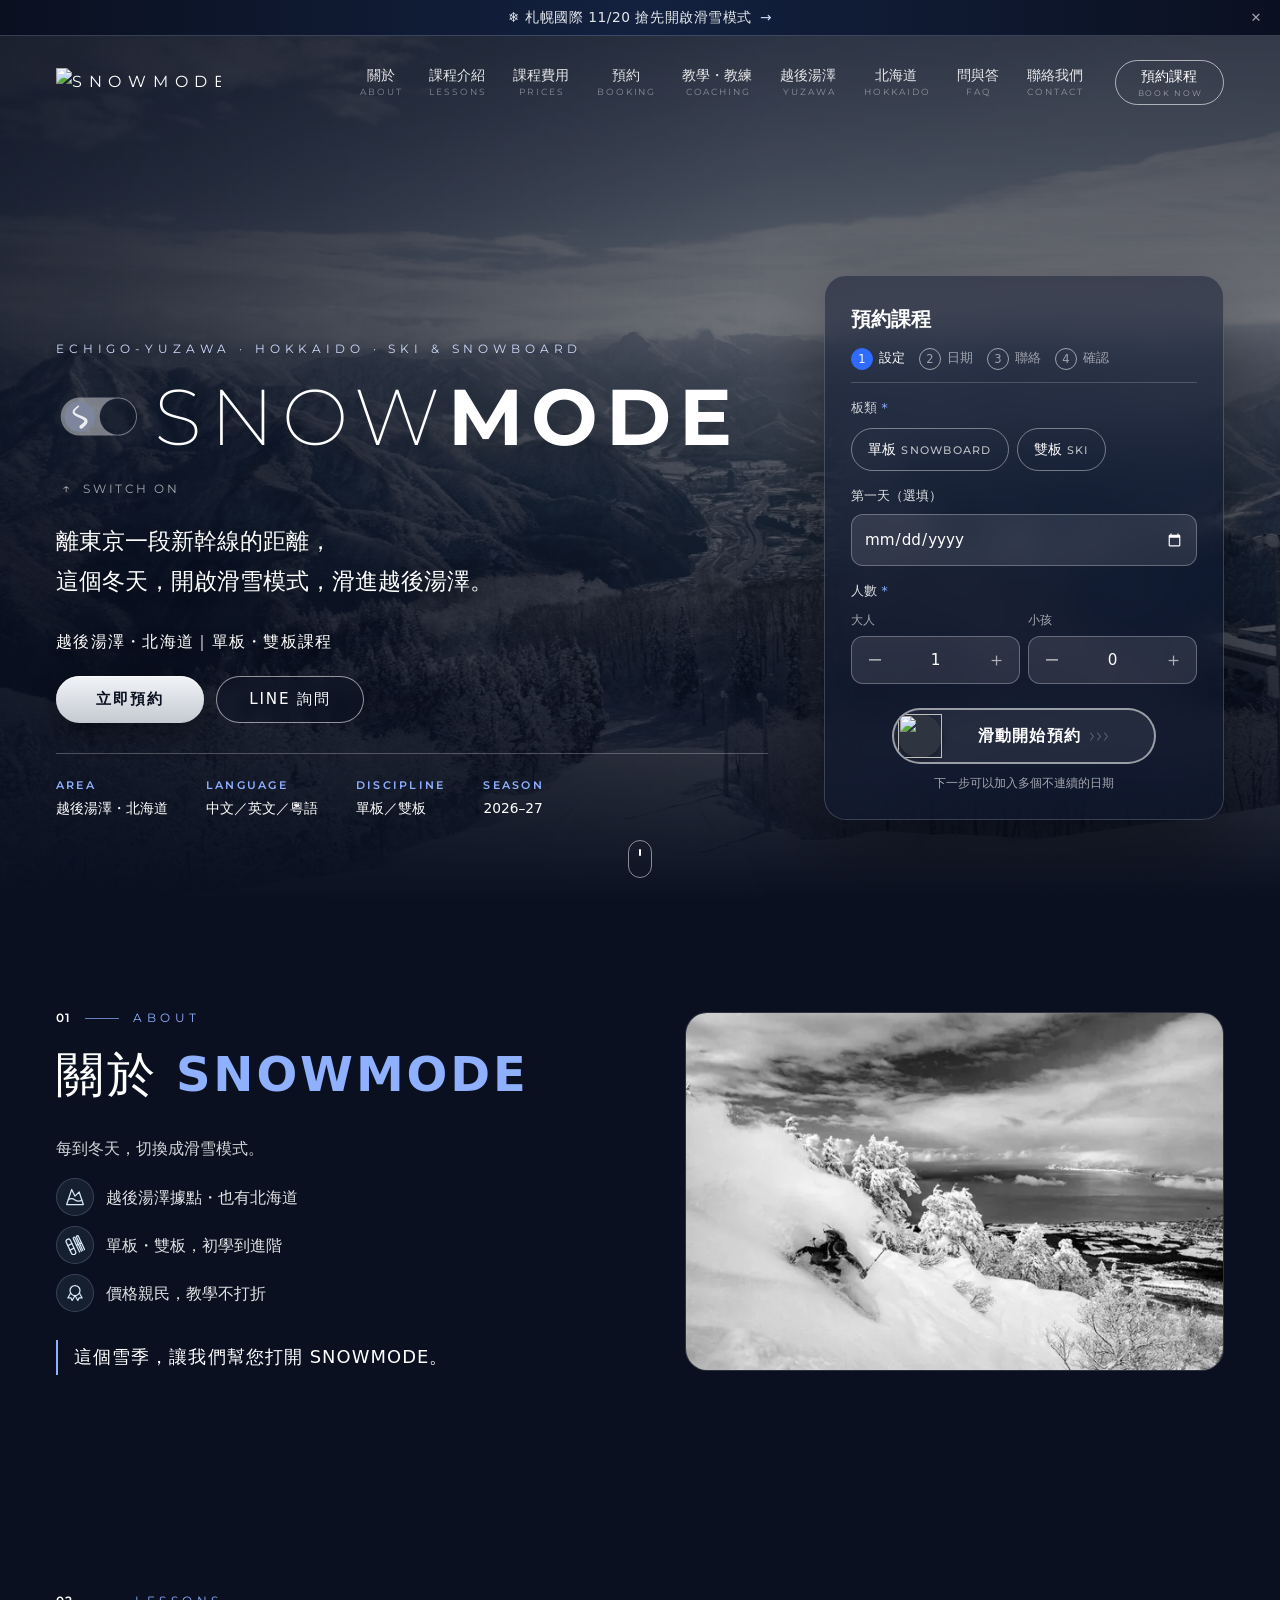
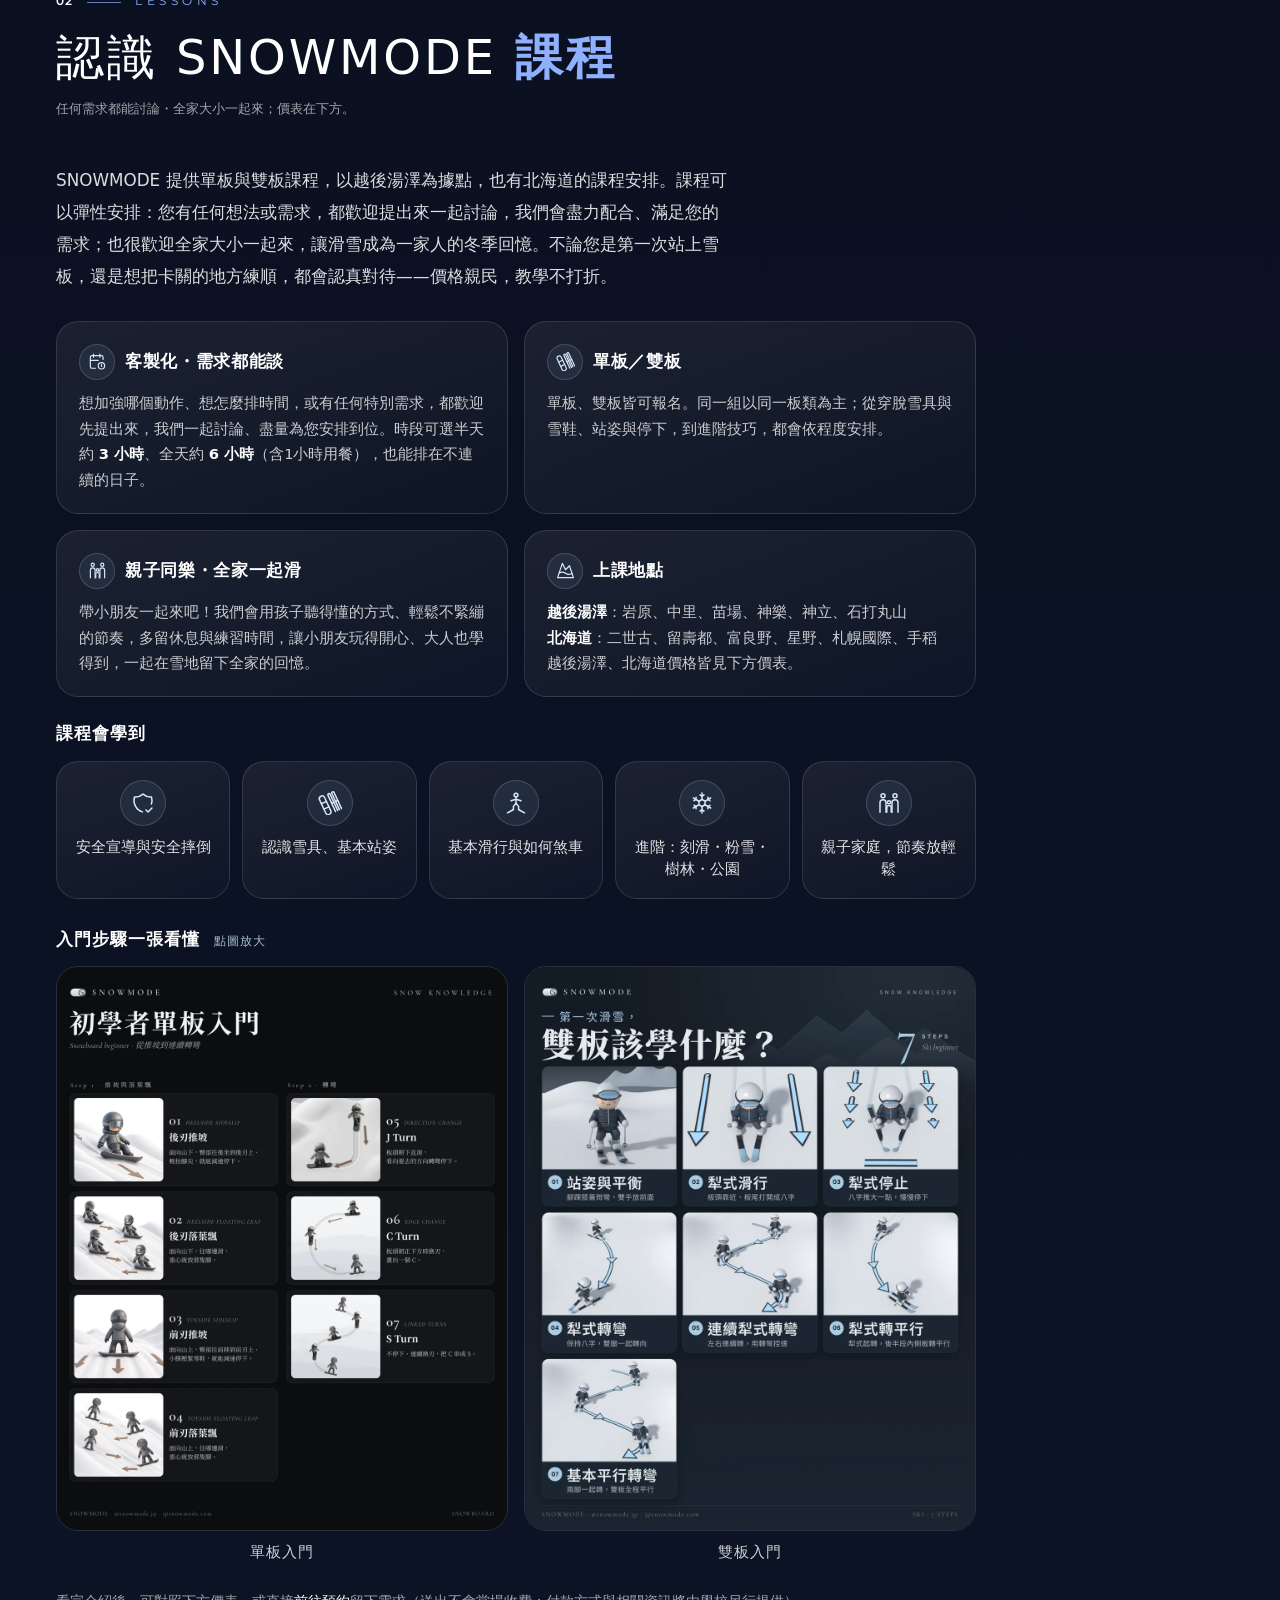
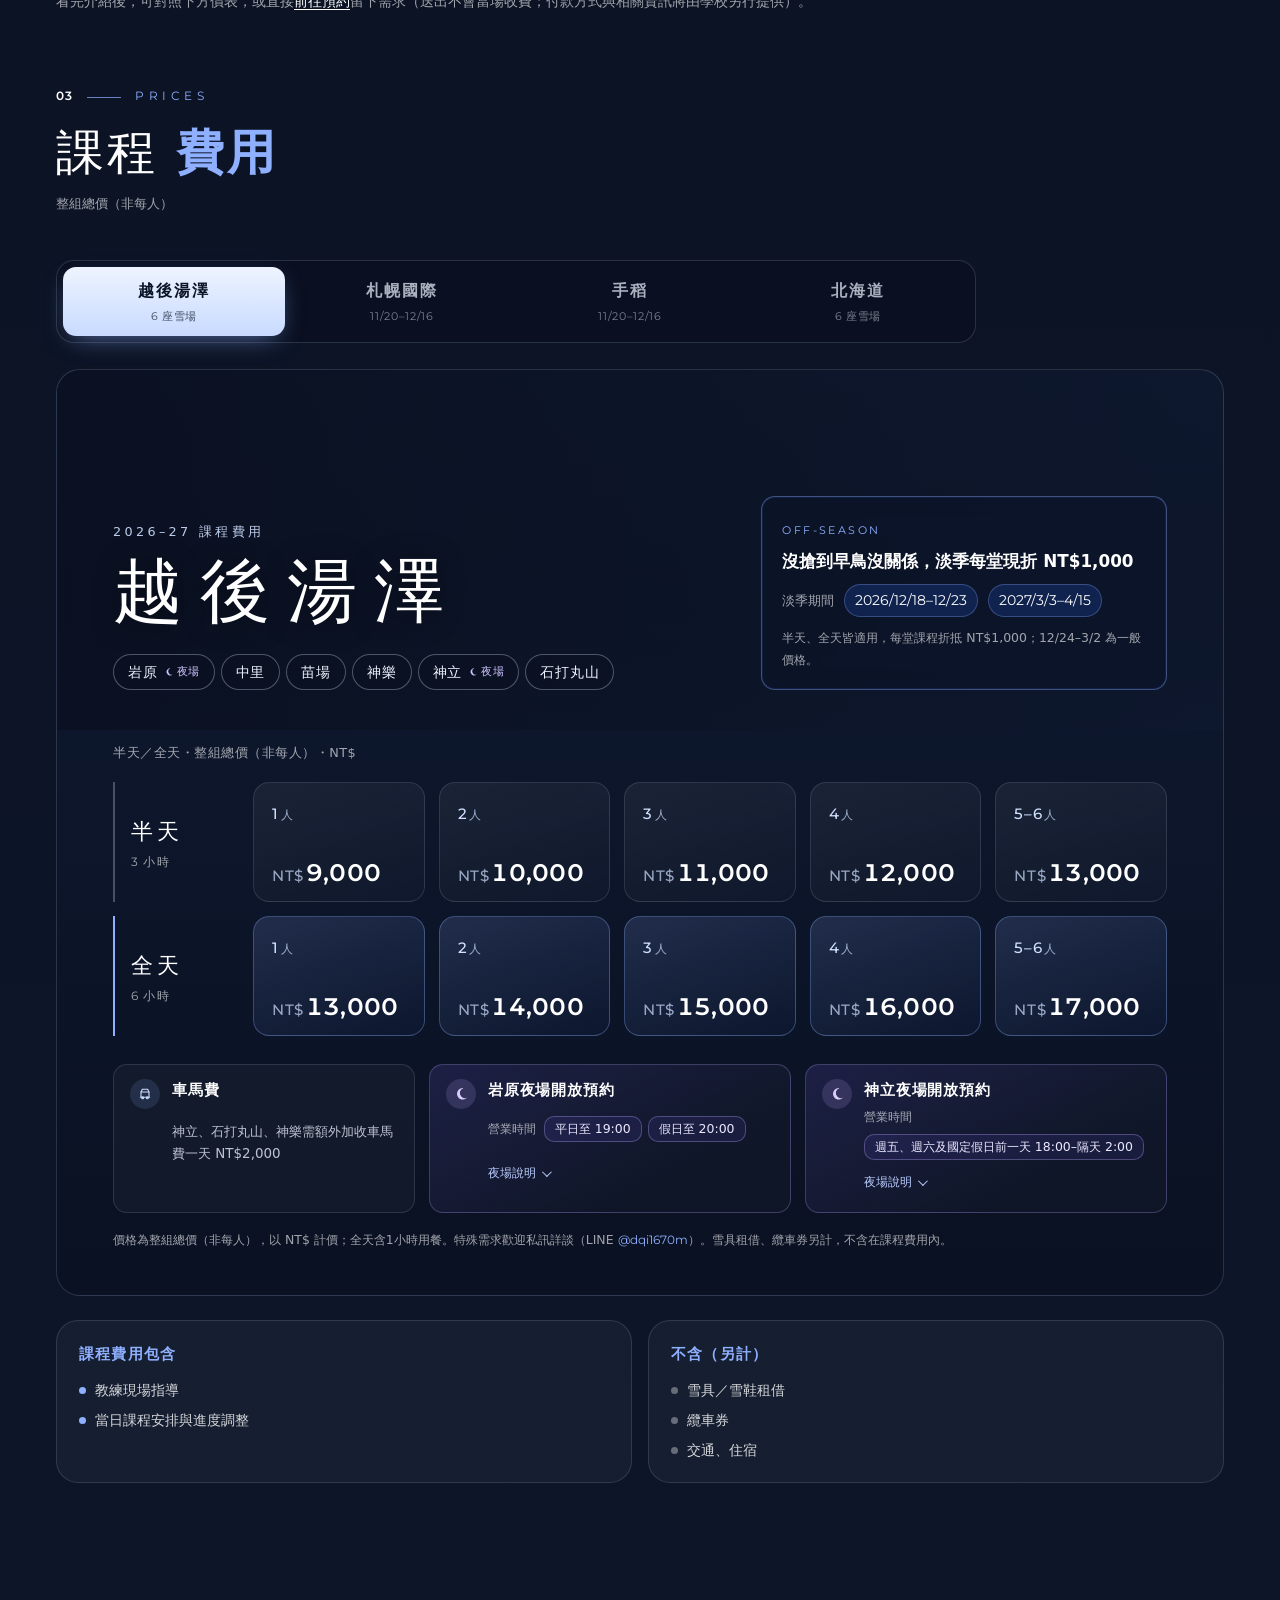
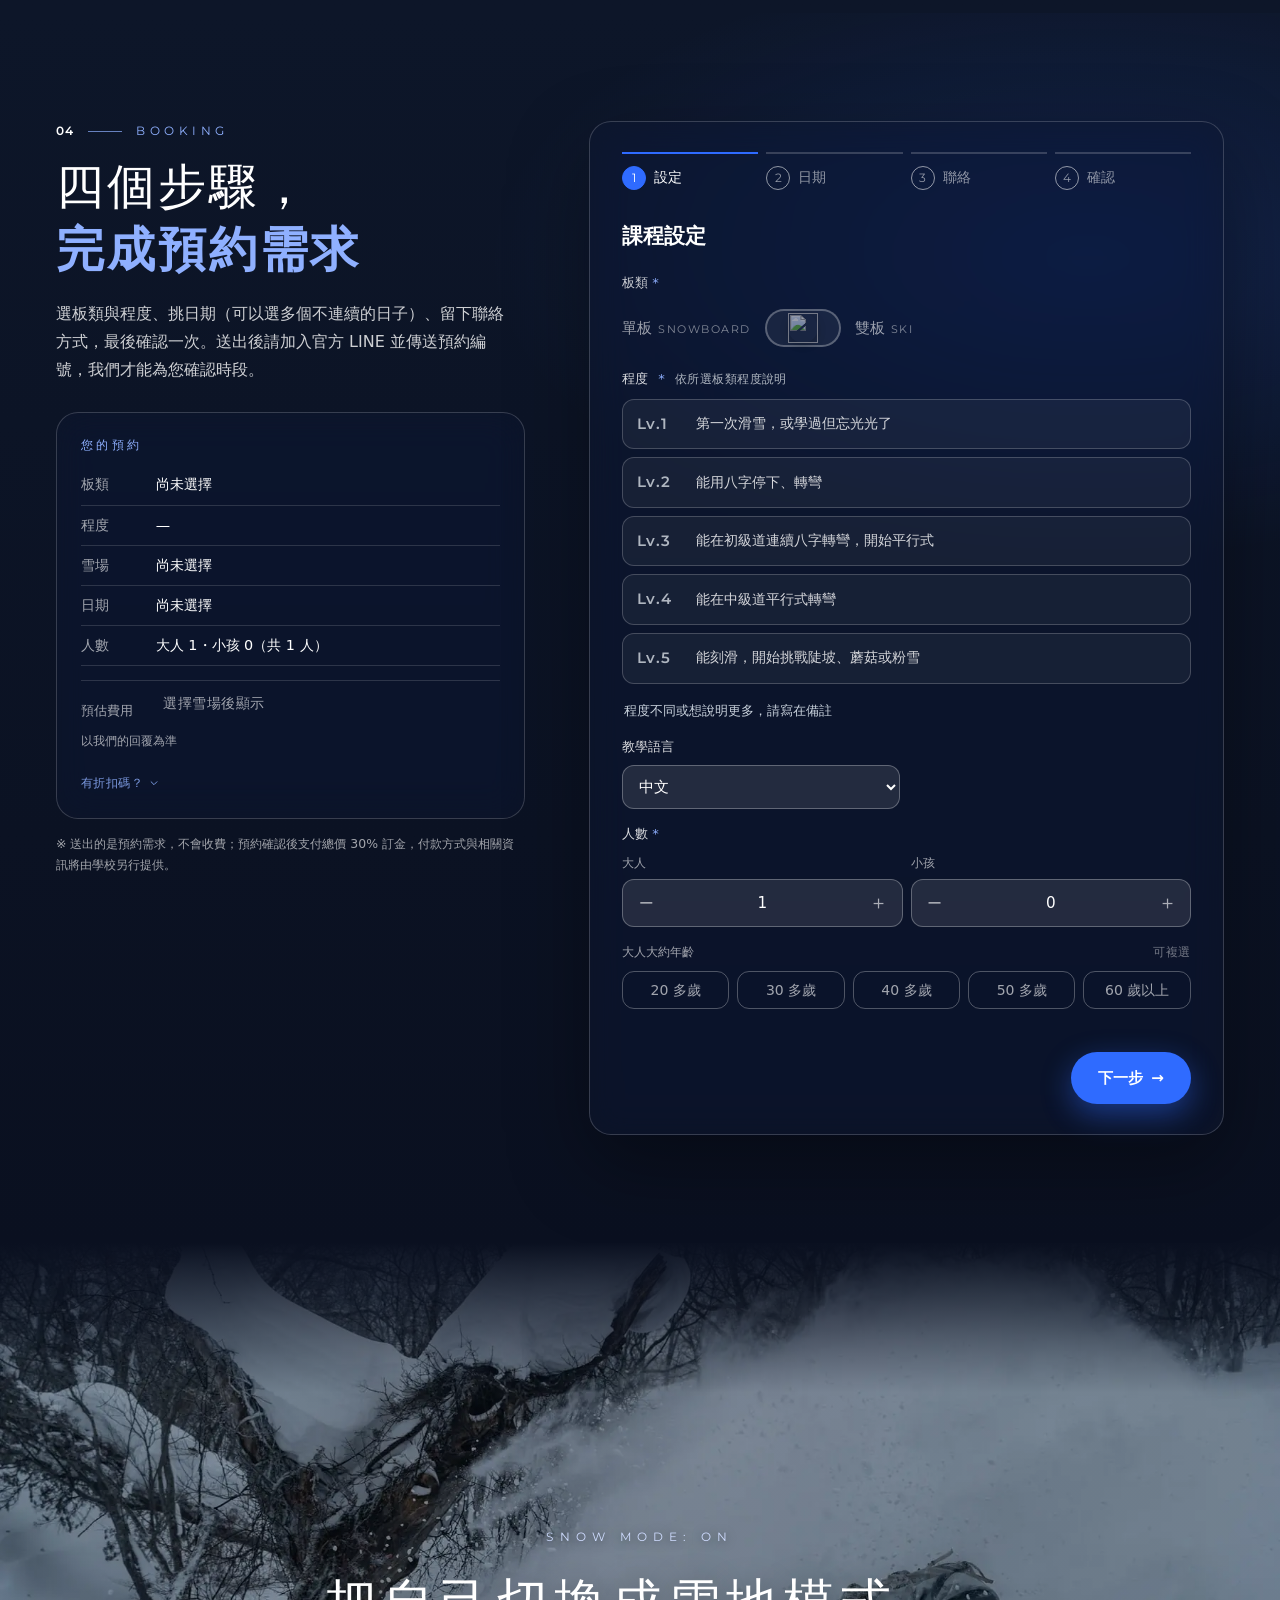
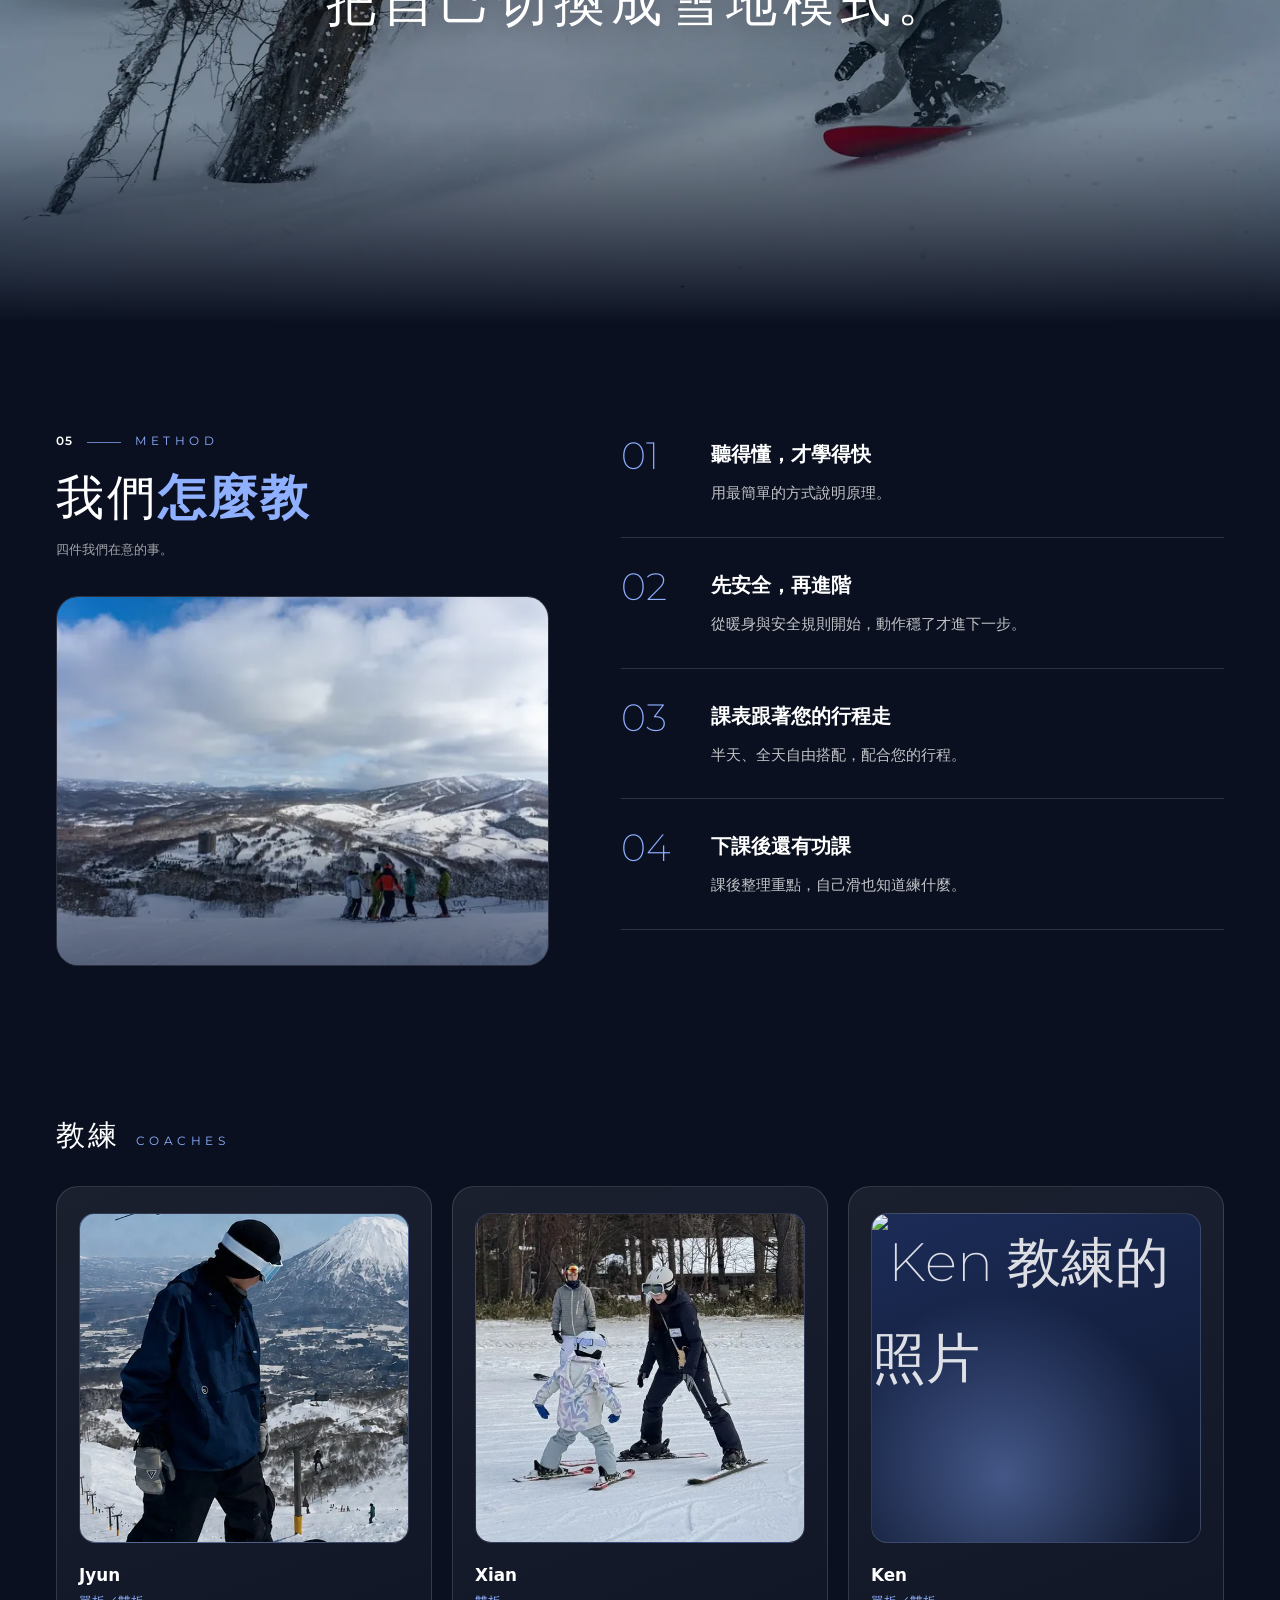
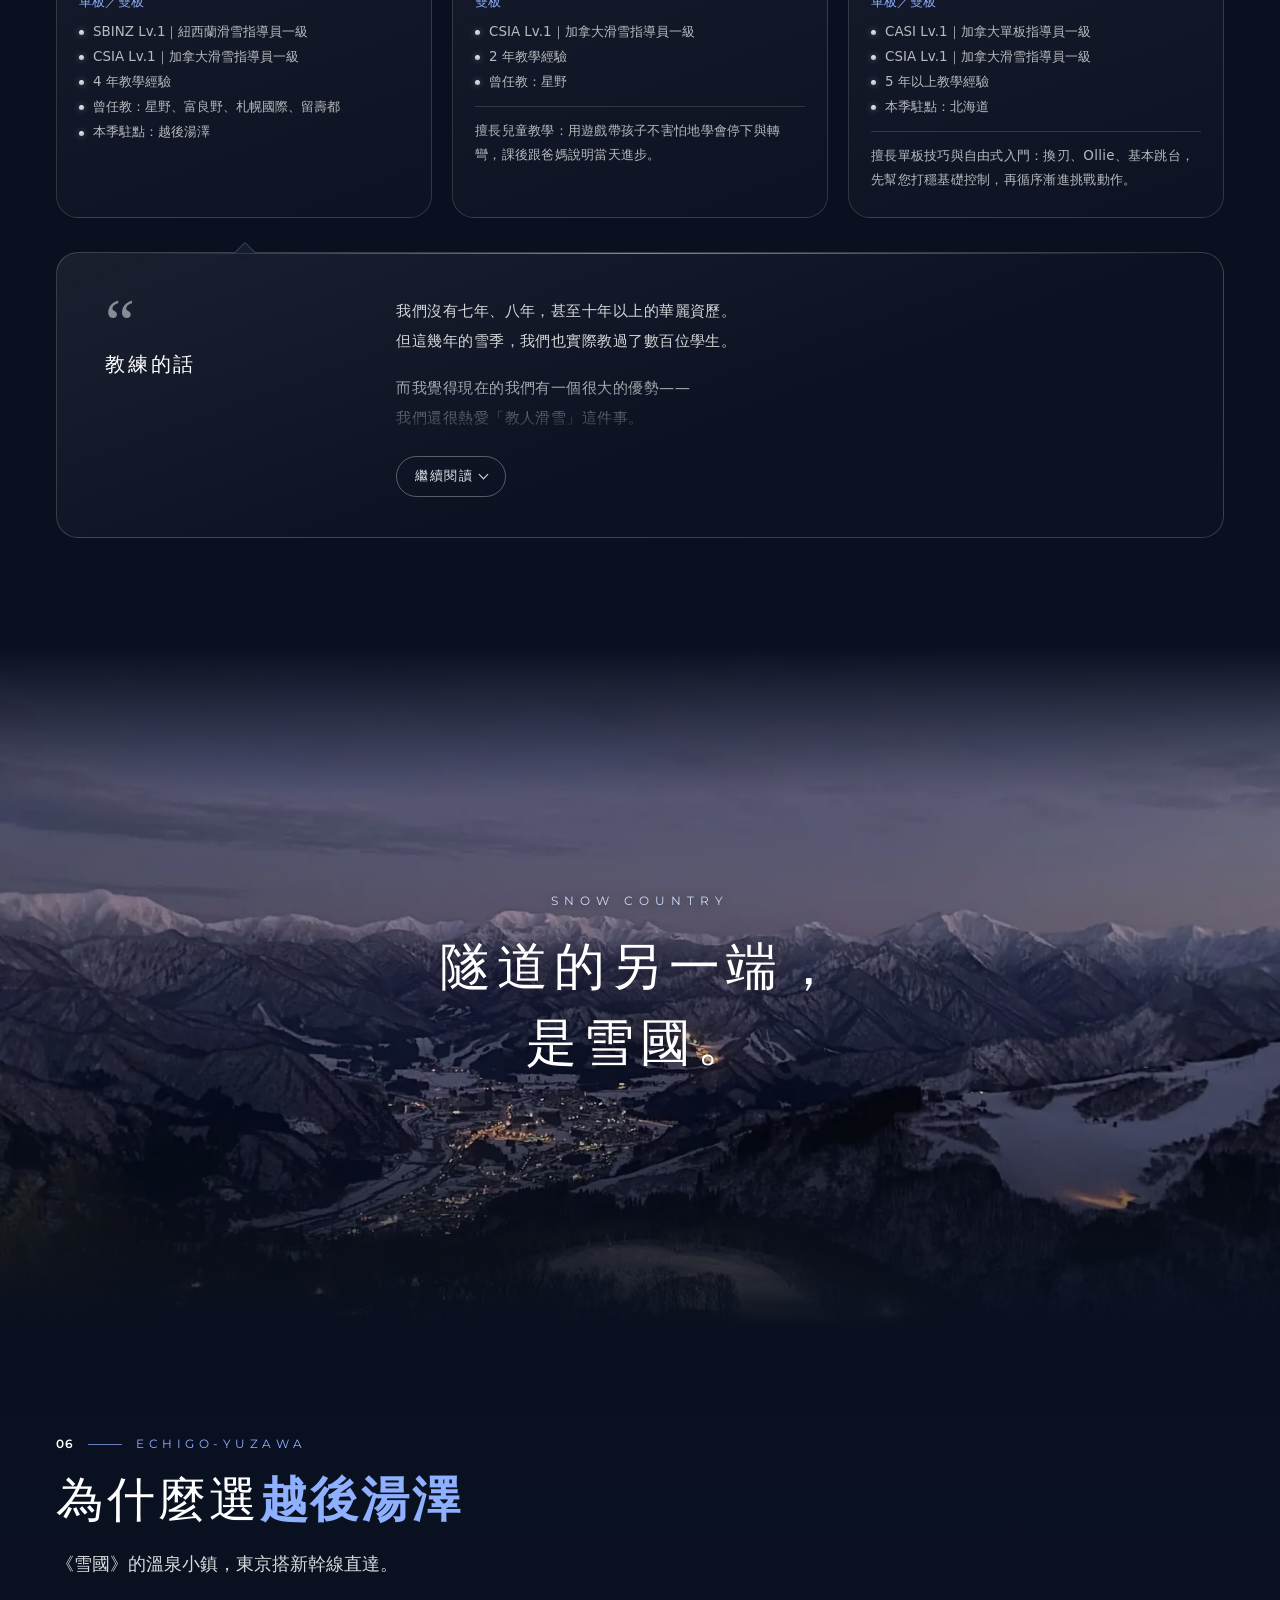
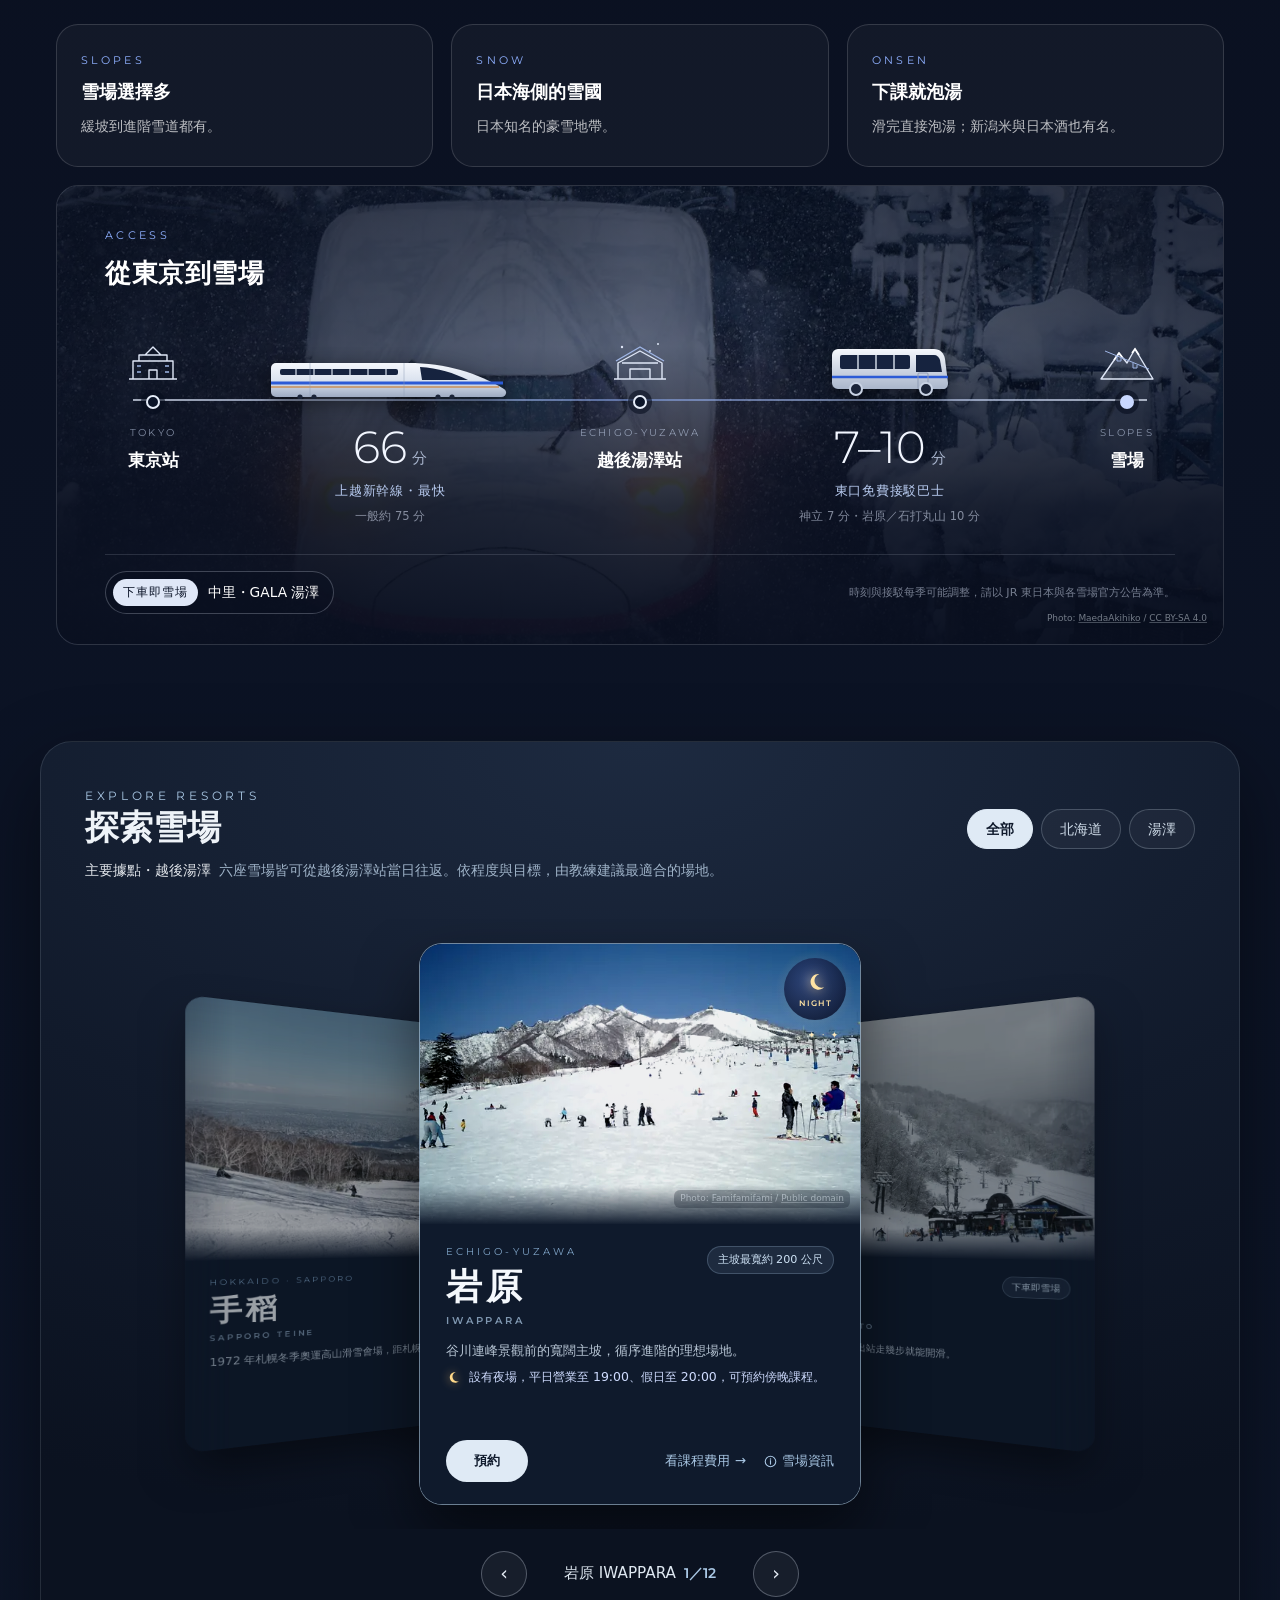
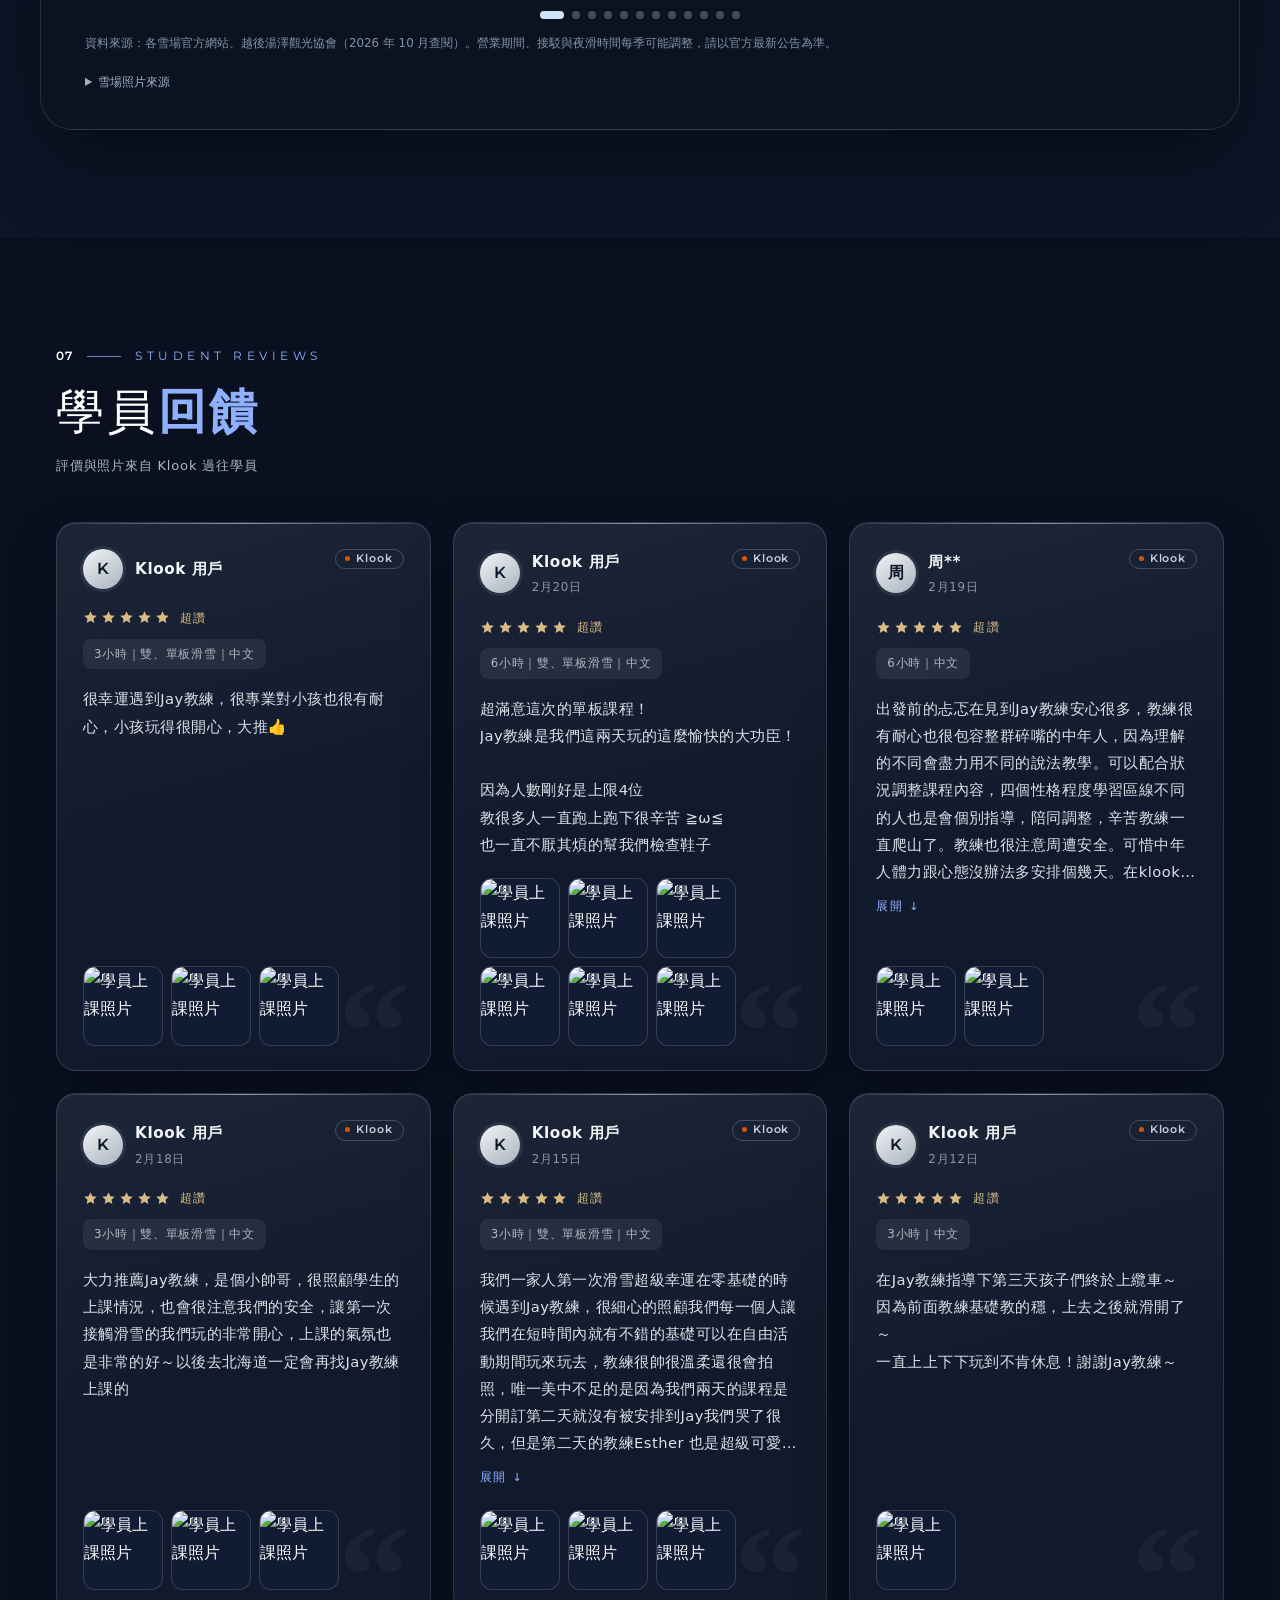
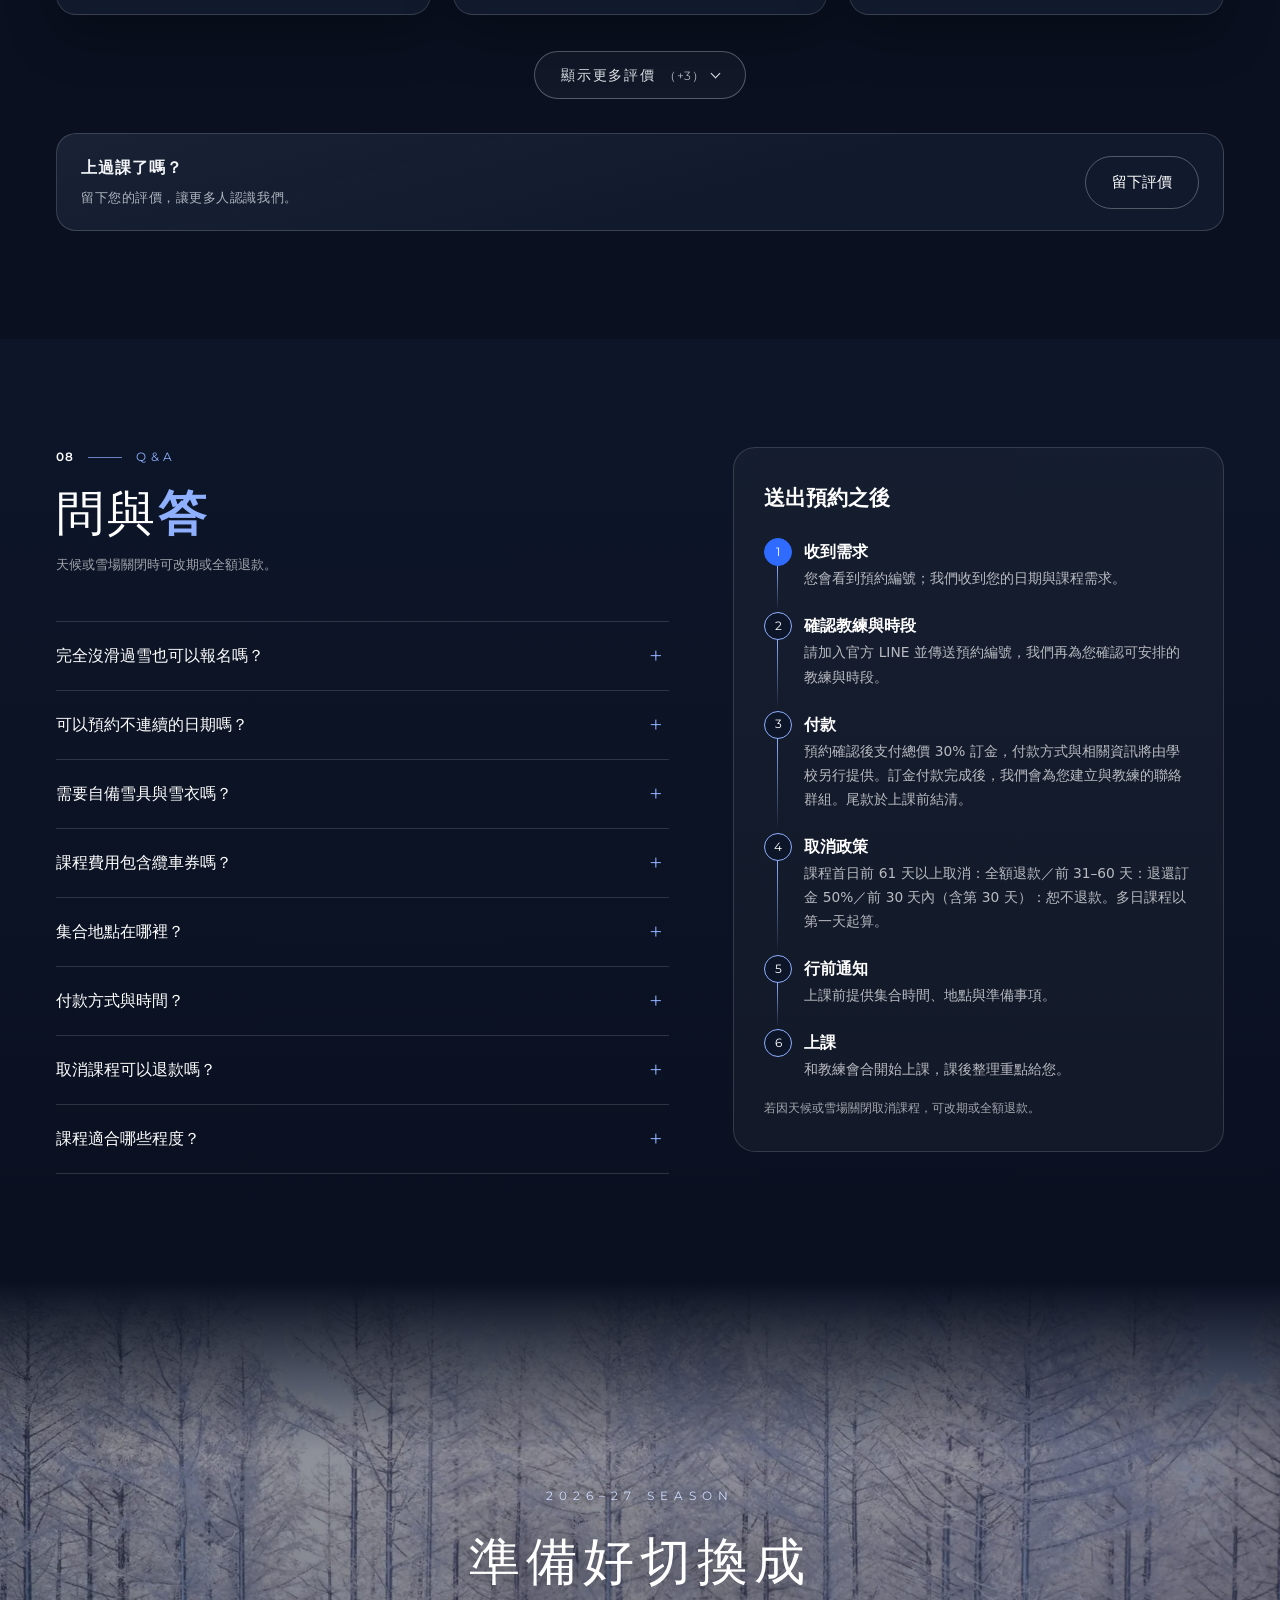
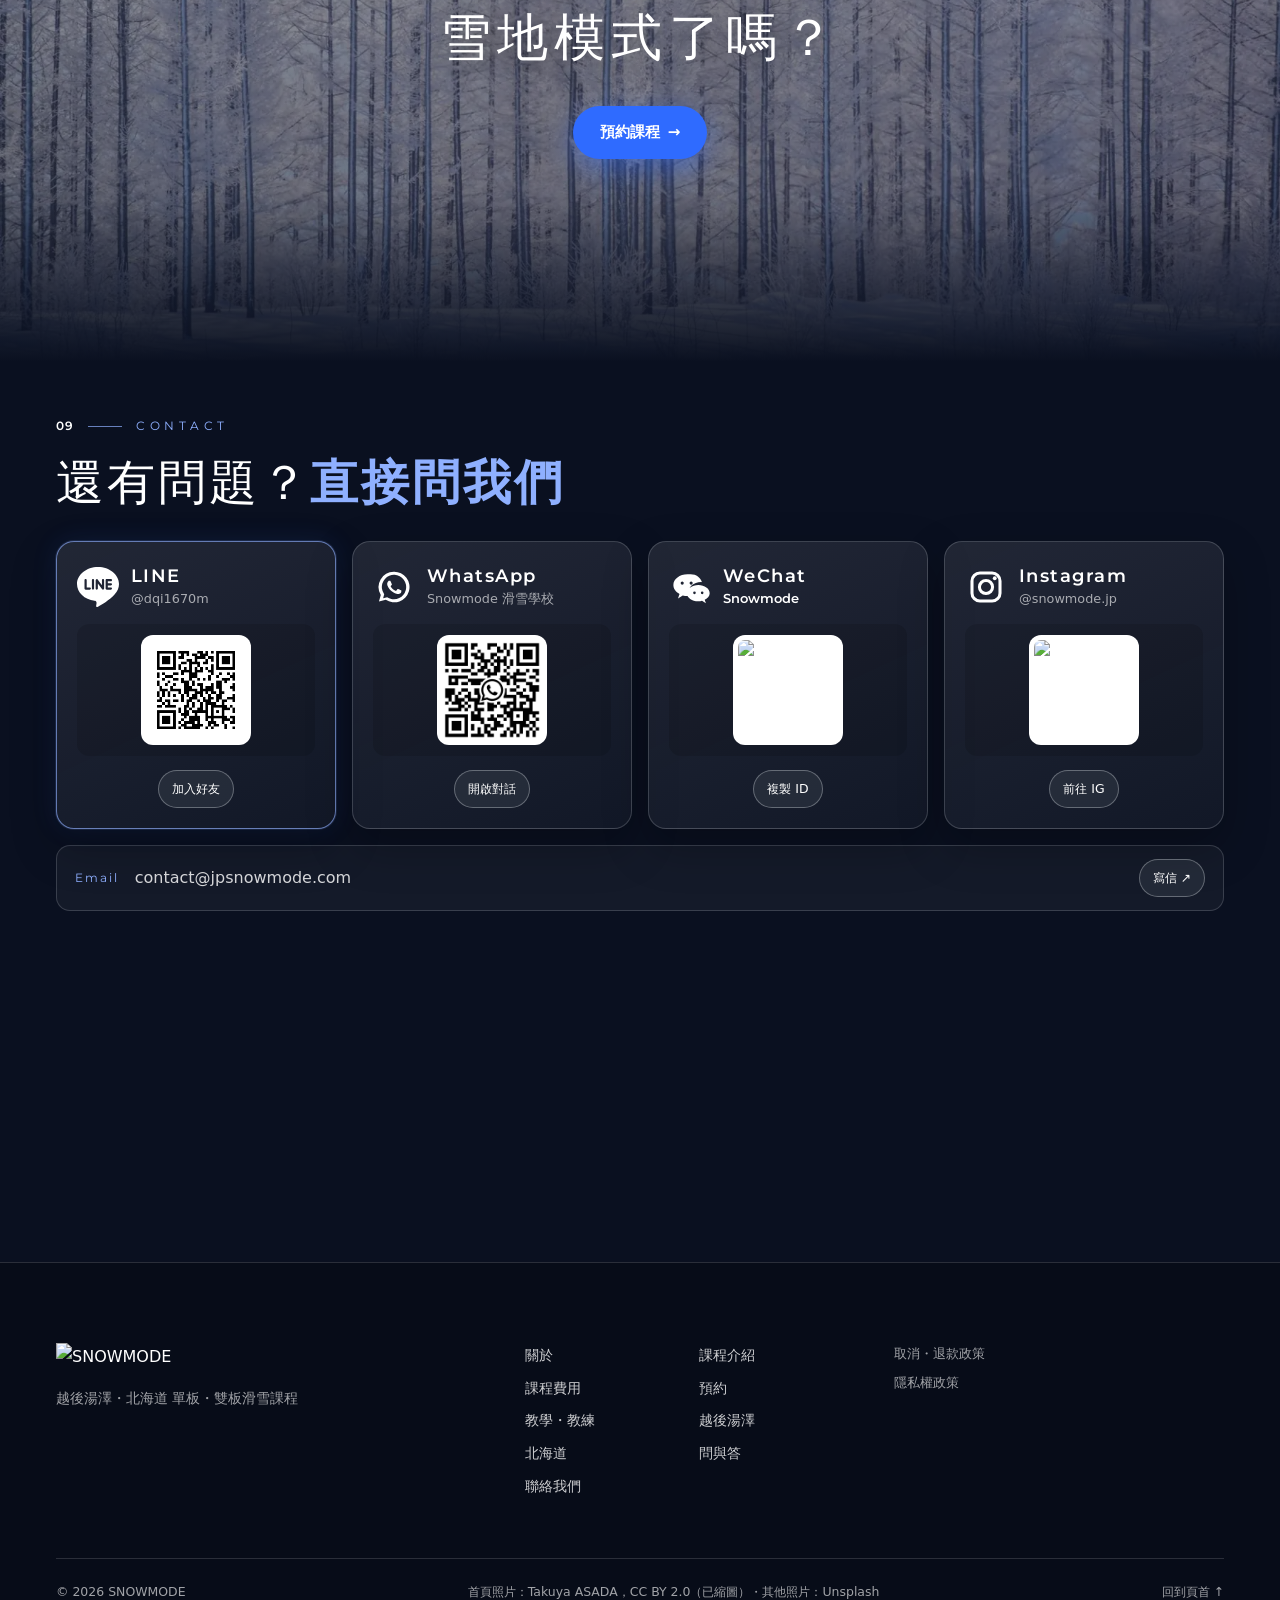
==== index.html @ acf1882b "Reviews: 留下評價 form (#review link), approved reviews from Apps Script shown as cards; cache hero50/kn" ====
<!DOCTYPE html>
<html lang="zh-Hant-TW">
<head>
<meta charset="UTF-8">
<meta name="viewport" content="width=device-width, initial-scale=1.0">
<!-- Google tag (gtag.js) -->
<script>
  (function(){try{var u=new URL(location.href),m=u.searchParams.get('me');
  if(m==='1')localStorage.setItem('snowmode_me','1');else if(m==='0')localStorage.removeItem('snowmode_me');
  if(m!==null){u.searchParams.delete('me');history.replaceState(history.state,'',u.pathname+u.search+u.hash);}
  if(localStorage.getItem('snowmode_me')==='1')window['ga-disable-G-GHJTJCBN95']=true;}catch(e){}})();
</script>
<script async src="https://www.googletagmanager.com/gtag/js?id=G-GHJTJCBN95"></script>
<script>
  window.dataLayer = window.dataLayer || [];
  function gtag(){dataLayer.push(arguments);}
  gtag('js', new Date());

  gtag('config', 'G-GHJTJCBN95');
</script>
<title>SNOWMODE 滑雪學校｜越後湯澤・北海道</title>
<meta name="description" content="SNOWMODE 中文滑雪學校：越後湯澤・北海道的雙板・單板滑雪課程，大人、小孩、全家都能安排；可選多個不連續日期線上預約。">
<link rel="canonical" href="https://jpsnowmode.com/">
<meta property="og:site_name" content="SNOWMODE">
<meta property="og:title" content="SNOWMODE 滑雪學校｜越後湯澤・北海道">
<meta property="og:description" content="離東京一段新幹線的距離，這個冬天，開啟滑雪模式，滑進越後湯澤。">
<meta property="og:type" content="website">
<meta property="og:locale" content="zh_TW">
<meta property="og:url" content="https://jpsnowmode.com/">
<meta property="og:image" content="https://jpsnowmode.com/img/og-image.jpg">
<meta property="og:image:width" content="1200">
<meta property="og:image:height" content="630">
<meta property="og:image:alt" content="SNOWMODE｜越後湯澤・北海道 單板・雙板課程">
<meta name="twitter:card" content="summary_large_image">
<meta name="theme-color" content="#0a1020">
<link rel="icon" type="image/svg+xml" href="img/logo/c-carve-favicon.svg?v=full">
<link rel="icon" type="image/png" sizes="32x32" href="img/logo/c-carve-favicon-32.png?v=full">
<link rel="apple-touch-icon" sizes="180x180" href="img/logo/apple-touch-icon.png?v=full">
<link rel="icon" type="image/png" sizes="48x48" href="img/logo/favicon-48.png?v=full">
<link rel="icon" type="image/png" sizes="96x96" href="img/logo/favicon-96.png?v=full">
<link rel="icon" type="image/png" sizes="192x192" href="img/logo/favicon-192.png?v=full">
<link rel="icon" href="/favicon.ico?v=full" sizes="any">
<link rel="preconnect" href="https://fonts.googleapis.com">
<link rel="preconnect" href="https://fonts.gstatic.com" crossorigin>
<link href="https://fonts.googleapis.com/css2?family=Montserrat:wght@200;300;400;600;700&display=swap" rel="stylesheet">
<link rel="preload" as="image" type="image/webp" href="img/hero-m-opt5.webp" media="(max-width:640px)" fetchpriority="high">
<link rel="preload" as="image" type="image/webp" href="img/hero-yuzawa-1920.webp" media="(min-width:641px)" fetchpriority="high">
<link rel="stylesheet" href="style.css?v=hero50">
<link rel="stylesheet" href="hero-snow.css?v=1">
<link rel="stylesheet" href="resort-carousel.css?v=16">
</head>
<body>
<!-- ===== 頂部公告列（要改文字／連結／下架日，只改這裡）=====
  data-text   ：電腦版文字
  data-short  ：手機版文字（≤640px）
  data-href   ：點擊前往的位置
  data-until  ：最後顯示日（含當天，台灣時間），之後自動隱藏；留空＝不自動隱藏
  要整個關掉：把 data-off 改成 "1"
-->
<div class="announce" id="announce" hidden
     data-text="❄️ 札幌國際 11/20 搶先開啟滑雪模式"
     data-short="❄️ 札幌國際 11/20 搶先開課"
     data-href="#prices-sapporo"
     data-until="2026-12-16"
     data-off="0">
  <a class="announce-link" href="#"><span class="announce-full"></span><span class="announce-short"></span><span class="announce-arrow" aria-hidden="true">→</span></a>
  <button type="button" class="announce-x" aria-label="關閉公告">✕</button>
</div>
<script>
(function(){var b=document.getElementById('announce');if(!b)return;var d=b.dataset;
try{if(sessionStorage.getItem('snowmodeAnnounceClosed')===d.text)return}catch(e){}
if(d.off==='1')return;
if(d.until){var n=new Date(Date.now()+8*3600e3).toISOString().slice(0,10);if(n>d.until)return}
var a=b.querySelector('.announce-link');a.href=d.href;b.querySelector('.announce-full').textContent=d.text;b.querySelector('.announce-short').textContent=d.short||d.text;
b.hidden=false;document.documentElement.classList.add('has-announce');
a.addEventListener('click',function(){var t=document.querySelector(d.href);if(t&&t.tagName==='DETAILS')t.open=true});
b.querySelector('.announce-x').addEventListener('click',function(){b.hidden=true;document.documentElement.classList.remove('has-announce');try{sessionStorage.setItem('snowmodeAnnounceClosed',d.text)}catch(e){}});})();
</script>
<!--
  ===== 照片來源（全部為 暫用照片，上線前替換 成 SNOWMODE 自己的照片）=====
  img/hero-yuzawa.jpg (used as the hero background): Takuya ASADA, CC BY 2.0 — https://commons.wikimedia.org/wiki/File:Yuzawa_(31203392313).jpg (credited in the footer; resized).
  The photos below: free to use under the Unsplash License — https://unsplash.com/license
  Mood images only. None of them were taken in Echigo-Yuzawa; do not present them as Yuzawa.
  - img/hero.jpg          "A person skiing down a snow covered mountain" — Jeremy Bishop (@jeremybishop)
                          https://unsplash.com/photos/JjT0fv5KlhM  (Hokkaido / Niseko tags on Unsplash)
  - img/about.jpg         B&W conversion of img/hero.jpg (same photo/credit as above), used in the 關於 section
  - img/band-powder*.jpg  "A man riding a snowboard down a snow covered slope" — Jeremy Bishop (@jeremybishop)
                          https://unsplash.com/photos/Rc8_vVjYjuc  (Hokkaido / Niseko tags on Unsplash)
  - img/method.jpg        "A group of people standing on top of a snow covered slope" — Walter Dziemianczyk (@wdziemia)
                          https://unsplash.com/photos/0NqzMKYKZ2g  (Rusutsu, Hokkaido)
  - img/band-niigata*.jpg "A night view of a snowy mountain with a city in the distance" — Sy (@a____mundane)
                          https://unsplash.com/photos/SJ8ThMm2IrI  (Niigata Prefecture; exact spot not stated)
  - img/band-forest*.jpg  "A snow covered forest filled with lots of trees" — TERRA (@terra_gallery)
                          https://unsplash.com/photos/JToi54yZqRs  (Furano, Hokkaido)
-->
<a class="skip" href="#booking">跳到預約</a>

<!-- ===== Header ===== -->
<header class="nav" id="nav">
  <a class="brand" href="#top" aria-label="SNOWMODE 回到頁首"><img src="img/logo/c-carve-lockup-dark.svg?v=silver" alt="SNOWMODE" width="165" height="28"></a>
  <nav class="links" id="menu" aria-label="主要導覽">
    <a href="#about"><span class="nl-zh">關於</span><span class="nl-en" lang="en" aria-hidden="true">ABOUT</span></a>
    <a href="#lessons"><span class="nl-zh">課程介紹</span><span class="nl-en" lang="en" aria-hidden="true">LESSONS</span></a>
    <a href="#prices"><span class="nl-zh">課程費用</span><span class="nl-en" lang="en" aria-hidden="true">PRICES</span></a>
    <a href="#booking"><span class="nl-zh">預約</span><span class="nl-en" lang="en" aria-hidden="true">BOOKING</span></a>
    <a href="#method"><span class="nl-zh">教學・教練</span><span class="nl-en" lang="en" aria-hidden="true">COACHING</span></a>
    <a href="#yuzawa"><span class="nl-zh">越後湯澤</span><span class="nl-en" lang="en" aria-hidden="true">YUZAWA</span></a>
    <a href="#hokkaido"><span class="nl-zh">北海道</span><span class="nl-en" lang="en" aria-hidden="true">HOKKAIDO</span></a>
    <a href="#faq"><span class="nl-zh">問與答</span><span class="nl-en" lang="en" aria-hidden="true">FAQ</span></a>
    <a href="#contact"><span class="nl-zh">聯絡我們</span><span class="nl-en" lang="en" aria-hidden="true">CONTACT</span></a>
    <a href="#booking" class="menu-cta"><span class="nl-zh">預約課程</span><span class="nl-en" lang="en" aria-hidden="true">BOOK NOW</span></a>
  </nav>
  <a class="nav-cta" href="#booking"><span class="nl-zh">預約課程</span><span class="nl-en" lang="en" aria-hidden="true">BOOK NOW</span></a>
  <button class="menu-btn" type="button" aria-expanded="false" aria-controls="menu" aria-label="開啟選單"><span></span><span></span></button>
</header>

<main>
<!-- ===== Hero ===== -->
<section class="hero" id="top" aria-labelledby="hero-title">
  <canvas class="snow-canvas" id="snow-canvas" aria-hidden="true"></canvas>
  <div class="hero-bg" role="img" aria-label="從 GALA 湯澤雪場俯瞰越後湯澤的雪景"></div>
  <div class="hero-copy">
    <p class="eyebrow"><span class="nw">ECHIGO-YUZAWA · HOKKAIDO</span><span class="eb-sep" aria-hidden="true"> · </span><span class="nw">SKI &amp; SNOWBOARD</span></p>
    <h1 id="hero-title" aria-label="SNOWMODE"><button type="button" class="hero-switch" id="snow-switch" role="switch" aria-checked="false" aria-label="SNOW MODE 雪景模式" aria-describedby="snow-hint"><svg class="ss-svg" viewBox="0 0 360 240" aria-hidden="true" focusable="false"><defs><linearGradient id="ssTc" x1="0" y1="0" x2="0" y2="1"><stop offset="0" stop-color="#F2F4F7"/><stop offset="1" stop-color="#C4CAD2"/></linearGradient><linearGradient id="ssKc" x1="0.15" y1="0.05" x2="0.85" y2="0.95"><stop offset="0" stop-color="#E2E6EB"/><stop offset="1" stop-color="#AFB6C0"/></linearGradient></defs><rect class="ss-fill" x="30" y="50" width="300" height="140" rx="70"/><path class="ss-track" fill-rule="evenodd" d="M98.04 40.02 L96.07 40.10 L94.11 40.22 L92.16 40.39 L90.21 40.60 L88.26 40.87 L86.32 41.18 L84.39 41.54 L82.47 41.94 L80.56 42.40 L78.66 42.90 L76.78 43.44 L74.91 44.04 L73.05 44.68 L71.21 45.36 L69.39 46.09 L67.58 46.86 L65.80 47.68 L64.03 48.54 L62.29 49.45 L60.57 50.39 L58.87 51.38 L57.20 52.41 L55.55 53.48 L53.94 54.59 L52.34 55.74 L50.78 56.93 L49.25 58.16 L47.75 59.42 L46.28 60.72 L44.84 62.06 L43.43 63.43 L42.06 64.84 L40.72 66.28 L39.42 67.75 L38.16 69.25 L36.93 70.78 L35.74 72.34 L34.59 73.94 L33.48 75.55 L32.41 77.20 L31.38 78.87 L30.39 80.57 L29.45 82.29 L28.54 84.03 L27.68 85.80 L26.86 87.58 L26.09 89.39 L25.36 91.21 L24.68 93.05 L24.04 94.91 L23.44 96.78 L22.90 98.66 L22.40 100.56 L21.94 102.47 L21.54 104.39 L21.18 106.32 L20.87 108.26 L20.60 110.21 L20.39 112.16 L20.22 114.11 L20.10 116.07 L20.02 118.04 L20.00 120.00 L20.02 121.96 L20.10 123.93 L20.22 125.89 L20.39 127.84 L20.60 129.79 L20.87 131.74 L21.18 133.68 L21.54 135.61 L21.94 137.53 L22.40 139.44 L22.90 141.34 L23.44 143.22 L24.04 145.09 L24.68 146.95 L25.36 148.79 L26.09 150.61 L26.86 152.42 L27.68 154.20 L28.54 155.97 L29.45 157.71 L30.39 159.43 L31.38 161.13 L32.41 162.80 L33.48 164.45 L34.59 166.06 L35.74 167.66 L36.93 169.22 L38.16 170.75 L39.42 172.25 L40.72 173.72 L42.06 175.16 L43.43 176.57 L44.84 177.94 L46.28 179.28 L47.75 180.58 L49.25 181.84 L50.78 183.07 L52.34 184.26 L53.94 185.41 L55.55 186.52 L57.20 187.59 L58.87 188.62 L60.57 189.61 L62.29 190.55 L64.03 191.46 L65.80 192.32 L67.58 193.14 L69.39 193.91 L71.21 194.64 L73.05 195.32 L74.91 195.96 L76.78 196.56 L78.66 197.10 L80.56 197.60 L82.47 198.06 L84.39 198.46 L86.32 198.82 L88.26 199.13 L90.21 199.40 L92.16 199.61 L94.11 199.78 L96.07 199.90 L98.04 199.98 L100.00 200.00 L260.00 200.00 L261.96 199.98 L263.93 199.90 L265.89 199.78 L267.84 199.61 L269.79 199.40 L271.74 199.13 L273.68 198.82 L275.61 198.46 L277.53 198.06 L279.44 197.60 L281.34 197.10 L283.22 196.56 L285.09 195.96 L286.95 195.32 L288.79 194.64 L290.61 193.91 L292.42 193.14 L294.20 192.32 L295.97 191.46 L297.71 190.55 L299.43 189.61 L301.13 188.62 L302.80 187.59 L304.45 186.52 L306.06 185.41 L307.66 184.26 L309.22 183.07 L310.75 181.84 L312.25 180.58 L313.72 179.28 L315.16 177.94 L316.57 176.57 L317.94 175.16 L319.28 173.72 L320.58 172.25 L321.84 170.75 L323.07 169.22 L324.26 167.66 L325.41 166.06 L326.52 164.45 L327.59 162.80 L328.62 161.13 L329.61 159.43 L330.55 157.71 L331.46 155.97 L332.32 154.20 L333.14 152.42 L333.91 150.61 L334.64 148.79 L335.32 146.95 L335.96 145.09 L336.56 143.22 L337.10 141.34 L337.60 139.44 L338.06 137.53 L338.46 135.61 L338.82 133.68 L339.13 131.74 L339.40 129.79 L339.61 127.84 L339.78 125.89 L339.90 123.93 L339.98 121.96 L340.00 120.00 L339.98 118.04 L339.90 116.07 L339.78 114.11 L339.61 112.16 L339.40 110.21 L339.13 108.26 L338.82 106.32 L338.46 104.39 L338.06 102.47 L337.60 100.56 L337.10 98.66 L336.56 96.78 L335.96 94.91 L335.32 93.05 L334.64 91.21 L333.91 89.39 L333.14 87.58 L332.32 85.80 L331.46 84.03 L330.55 82.29 L329.61 80.57 L328.62 78.87 L327.59 77.20 L326.52 75.55 L325.41 73.94 L324.26 72.34 L323.07 70.78 L321.84 69.25 L320.58 67.75 L319.28 66.28 L317.94 64.84 L316.57 63.43 L315.16 62.06 L313.72 60.72 L312.25 59.42 L310.75 58.16 L309.22 56.93 L307.66 55.74 L306.06 54.59 L304.45 53.48 L302.80 52.41 L301.13 51.38 L299.43 50.39 L297.71 49.45 L295.97 48.54 L294.20 47.68 L292.42 46.86 L290.61 46.09 L288.79 45.36 L286.95 44.68 L285.09 44.04 L283.22 43.44 L281.34 42.90 L279.44 42.40 L277.53 41.94 L275.61 41.54 L273.68 41.18 L271.74 40.87 L269.79 40.60 L267.84 40.39 L265.89 40.22 L263.93 40.10 L261.96 40.02 L260.00 40.00 L100.00 40.00Z M335.98 121.87 L335.91 123.73 L335.79 125.59 L335.63 127.45 L335.43 129.30 L335.18 131.15 L334.88 132.99 L334.54 134.83 L334.15 136.65 L333.72 138.47 L333.25 140.27 L332.73 142.06 L332.16 143.84 L331.56 145.60 L330.91 147.35 L330.21 149.08 L329.48 150.80 L328.70 152.49 L327.89 154.17 L327.03 155.83 L326.13 157.46 L325.19 159.07 L324.21 160.66 L323.19 162.22 L322.14 163.76 L321.04 165.27 L319.91 166.76 L318.75 168.21 L317.55 169.64 L316.31 171.04 L315.04 172.41 L313.74 173.74 L312.41 175.04 L311.04 176.31 L309.64 177.55 L308.21 178.75 L306.76 179.91 L305.27 181.04 L303.76 182.14 L302.22 183.19 L300.66 184.21 L299.07 185.19 L297.46 186.13 L295.83 187.03 L294.17 187.89 L292.49 188.70 L290.80 189.48 L289.08 190.21 L287.35 190.91 L285.60 191.56 L283.84 192.16 L282.06 192.73 L280.27 193.25 L278.47 193.72 L276.65 194.15 L274.83 194.54 L272.99 194.88 L271.15 195.18 L269.30 195.43 L267.45 195.63 L265.59 195.79 L263.73 195.91 L261.87 195.98 L260.00 196.00 L258.13 195.98 L256.27 195.91 L254.41 195.79 L252.55 195.63 L250.70 195.43 L248.85 195.18 L247.01 194.88 L245.17 194.54 L243.35 194.15 L241.53 193.72 L239.73 193.25 L237.94 192.73 L236.16 192.16 L234.40 191.56 L232.65 190.91 L230.92 190.21 L229.20 189.48 L227.51 188.70 L225.83 187.89 L224.17 187.03 L222.54 186.13 L220.93 185.19 L219.34 184.21 L217.78 183.19 L216.24 182.14 L214.73 181.04 L213.24 179.91 L211.79 178.75 L210.36 177.55 L208.96 176.31 L207.59 175.04 L206.26 173.74 L204.96 172.41 L203.69 171.04 L202.45 169.64 L201.25 168.21 L200.09 166.76 L198.96 165.27 L197.86 163.76 L196.81 162.22 L195.79 160.66 L194.81 159.07 L193.87 157.46 L192.97 155.83 L192.11 154.17 L191.30 152.49 L190.52 150.80 L189.79 149.08 L189.09 147.35 L188.44 145.60 L187.84 143.84 L187.27 142.06 L186.75 140.27 L186.28 138.47 L185.85 136.65 L185.46 134.83 L185.12 132.99 L184.82 131.15 L184.57 129.30 L184.37 127.45 L184.21 125.59 L184.09 123.73 L184.02 121.87 L184.00 120.00 L184.02 118.13 L184.09 116.27 L184.21 114.41 L184.37 112.55 L184.57 110.70 L184.82 108.85 L185.12 107.01 L185.46 105.17 L185.85 103.35 L186.28 101.53 L186.75 99.73 L187.27 97.94 L187.84 96.16 L188.44 94.40 L189.09 92.65 L189.79 90.92 L190.52 89.20 L191.30 87.51 L192.11 85.83 L192.97 84.17 L193.87 82.54 L194.81 80.93 L195.79 79.34 L196.81 77.78 L197.86 76.24 L198.96 74.73 L200.09 73.24 L201.25 71.79 L202.45 70.36 L203.69 68.96 L204.96 67.59 L206.26 66.26 L207.59 64.96 L208.96 63.69 L210.36 62.45 L211.79 61.25 L213.24 60.09 L214.73 58.96 L216.24 57.86 L217.78 56.81 L219.34 55.79 L220.93 54.81 L222.54 53.87 L224.17 52.97 L225.83 52.11 L227.51 51.30 L229.20 50.52 L230.92 49.79 L232.65 49.09 L234.40 48.44 L236.16 47.84 L237.94 47.27 L239.73 46.75 L241.53 46.28 L243.35 45.85 L245.17 45.46 L247.01 45.12 L248.85 44.82 L250.70 44.57 L252.55 44.37 L254.41 44.21 L256.27 44.09 L258.13 44.02 L260.00 44.00 L261.87 44.02 L263.73 44.09 L265.59 44.21 L267.45 44.37 L269.30 44.57 L271.15 44.82 L272.99 45.12 L274.83 45.46 L276.65 45.85 L278.47 46.28 L280.27 46.75 L282.06 47.27 L283.84 47.84 L285.60 48.44 L287.35 49.09 L289.08 49.79 L290.80 50.52 L292.49 51.30 L294.17 52.11 L295.83 52.97 L297.46 53.87 L299.07 54.81 L300.66 55.79 L302.22 56.81 L303.76 57.86 L305.27 58.96 L306.76 60.09 L308.21 61.25 L309.64 62.45 L311.04 63.69 L312.41 64.96 L313.74 66.26 L315.04 67.59 L316.31 68.96 L317.55 70.36 L318.75 71.79 L319.91 73.24 L321.04 74.73 L322.14 76.24 L323.19 77.78 L324.21 79.34 L325.19 80.93 L326.13 82.54 L327.03 84.17 L327.89 85.83 L328.70 87.51 L329.48 89.20 L330.21 90.92 L330.91 92.65 L331.56 94.40 L332.16 96.16 L332.73 97.94 L333.25 99.73 L333.72 101.53 L334.15 103.35 L334.54 105.17 L334.88 107.01 L335.18 108.85 L335.43 110.70 L335.63 112.55 L335.79 114.41 L335.91 116.27 L335.98 118.13 L336.00 120.00Z"/><g class="ss-knob"><g class="ss-knob-in"><path class="ss-knob-bg" fill-rule="evenodd" d="M324.00 120.00 L323.98 118.43 L323.92 116.86 L323.83 115.29 L323.69 113.73 L323.52 112.17 L323.31 110.61 L323.06 109.06 L322.77 107.51 L322.44 105.98 L322.08 104.45 L321.68 102.93 L321.24 101.42 L320.77 99.92 L320.26 98.44 L319.71 96.97 L319.13 95.51 L318.51 94.06 L317.86 92.64 L317.17 91.22 L316.44 89.83 L315.69 88.45 L314.89 87.10 L314.07 85.76 L313.21 84.44 L312.33 83.15 L311.41 81.88 L310.45 80.63 L309.47 79.40 L308.46 78.20 L307.42 77.02 L306.35 75.87 L305.25 74.75 L304.13 73.65 L302.98 72.58 L301.80 71.54 L300.60 70.53 L299.37 69.55 L298.12 68.59 L296.85 67.67 L295.56 66.79 L294.24 65.93 L292.90 65.11 L291.55 64.31 L290.17 63.56 L288.78 62.83 L287.36 62.14 L285.94 61.49 L284.49 60.87 L283.03 60.29 L281.56 59.74 L280.08 59.23 L278.58 58.76 L277.07 58.32 L275.55 57.92 L274.02 57.56 L272.49 57.23 L270.94 56.94 L269.39 56.69 L267.83 56.48 L266.27 56.31 L264.71 56.17 L263.14 56.08 L261.57 56.02 L260.00 56.00 L258.43 56.02 L256.86 56.08 L255.29 56.17 L253.73 56.31 L252.17 56.48 L250.61 56.69 L249.06 56.94 L247.51 57.23 L245.98 57.56 L244.45 57.92 L242.93 58.32 L241.42 58.76 L239.92 59.23 L238.44 59.74 L236.97 60.29 L235.51 60.87 L234.06 61.49 L232.64 62.14 L231.22 62.83 L229.83 63.56 L228.45 64.31 L227.10 65.11 L225.76 65.93 L224.44 66.79 L223.15 67.67 L221.88 68.59 L220.63 69.55 L219.40 70.53 L218.20 71.54 L217.02 72.58 L215.87 73.65 L214.75 74.75 L213.65 75.87 L212.58 77.02 L211.54 78.20 L210.53 79.40 L209.55 80.63 L208.59 81.88 L207.67 83.15 L206.79 84.44 L205.93 85.76 L205.11 87.10 L204.31 88.45 L203.56 89.83 L202.83 91.22 L202.14 92.64 L201.49 94.06 L200.87 95.51 L200.29 96.97 L199.74 98.44 L199.23 99.92 L198.76 101.42 L198.32 102.93 L197.92 104.45 L197.56 105.98 L197.23 107.51 L196.94 109.06 L196.69 110.61 L196.48 112.17 L196.31 113.73 L196.17 115.29 L196.08 116.86 L196.02 118.43 L196.00 120.00 L196.02 121.57 L196.08 123.14 L196.17 124.71 L196.31 126.27 L196.48 127.83 L196.69 129.39 L196.94 130.94 L197.23 132.49 L197.56 134.02 L197.92 135.55 L198.32 137.07 L198.76 138.58 L199.23 140.08 L199.74 141.56 L200.29 143.03 L200.87 144.49 L201.49 145.94 L202.14 147.36 L202.83 148.78 L203.56 150.17 L204.31 151.55 L205.11 152.90 L205.93 154.24 L206.79 155.56 L207.67 156.85 L208.59 158.12 L209.55 159.37 L210.53 160.60 L211.54 161.80 L212.58 162.98 L213.65 164.13 L214.75 165.25 L215.87 166.35 L217.02 167.42 L218.20 168.46 L219.40 169.47 L220.63 170.45 L221.88 171.41 L223.15 172.33 L224.44 173.21 L225.76 174.07 L227.10 174.89 L228.45 175.69 L229.83 176.44 L231.22 177.17 L232.64 177.86 L234.06 178.51 L235.51 179.13 L236.97 179.71 L238.44 180.26 L239.92 180.77 L241.42 181.24 L242.93 181.68 L244.45 182.08 L245.98 182.44 L247.51 182.77 L249.06 183.06 L250.61 183.31 L252.17 183.52 L253.73 183.69 L255.29 183.83 L256.86 183.92 L258.43 183.98 L260.00 184.00 L261.57 183.98 L263.14 183.92 L264.71 183.83 L266.27 183.69 L267.83 183.52 L269.39 183.31 L270.94 183.06 L272.49 182.77 L274.02 182.44 L275.55 182.08 L277.07 181.68 L278.58 181.24 L280.08 180.77 L281.56 180.26 L283.03 179.71 L284.49 179.13 L285.94 178.51 L287.36 177.86 L288.78 177.17 L290.17 176.44 L291.55 175.69 L292.90 174.89 L294.24 174.07 L295.56 173.21 L296.85 172.33 L298.12 171.41 L299.37 170.45 L300.60 169.47 L301.80 168.46 L302.98 167.42 L304.13 166.35 L305.25 165.25 L306.35 164.13 L307.42 162.98 L308.46 161.80 L309.47 160.60 L310.45 159.37 L311.41 158.12 L312.33 156.85 L313.21 155.56 L314.07 154.24 L314.89 152.90 L315.69 151.55 L316.44 150.17 L317.17 148.78 L317.86 147.36 L318.51 145.94 L319.13 144.49 L319.71 143.03 L320.26 141.56 L320.77 140.08 L321.24 138.58 L321.68 137.07 L322.08 135.55 L322.44 134.02 L322.77 132.49 L323.06 130.94 L323.31 129.39 L323.52 127.83 L323.69 126.27 L323.83 124.71 L323.92 123.14 L323.98 121.57Z"/><path class="ss-knob-s" fill-rule="evenodd" d="M234.21 90.10 L234.09 90.27 L234.08 90.28 L233.84 90.57 L233.65 90.85 L233.49 91.04 L233.27 91.36 L233.25 91.40 L233.16 91.51 L232.94 91.83 L232.89 91.93 L232.85 91.98 L232.63 92.30 L232.53 92.47 L232.33 92.77 L232.17 93.07 L232.06 93.23 L231.87 93.58 L231.85 93.63 L231.81 93.69 L231.62 94.04 L231.56 94.18 L231.38 94.50 L231.26 94.80 L231.17 94.96 L231.01 95.33 L231.00 95.37 L230.98 95.41 L230.82 95.78 L230.76 95.97 L230.65 96.24 L230.54 96.60 L230.50 96.69 L230.38 97.07 L230.36 97.18 L230.25 97.52 L230.19 97.83 L230.14 97.97 L230.06 98.37 L230.05 98.44 L229.98 98.81 L229.95 99.10 L229.91 99.26 L229.87 99.67 L229.87 99.73 L229.83 100.11 L229.83 100.40 L229.81 100.55 L229.81 100.97 L229.82 101.05 L229.81 101.40 L229.84 101.71 L229.84 101.84 L229.88 102.26 L229.90 102.36 L229.93 102.69 L229.99 103.02 L230.00 103.12 L230.08 103.54 L230.12 103.67 L230.18 103.97 L230.28 104.32 L230.29 104.40 L230.41 104.81 L230.47 104.95 L230.56 105.23 L230.70 105.58 L230.72 105.66 L230.88 106.06 L230.95 106.19 L231.07 106.48 L231.24 106.80 L231.28 106.90 L231.48 107.29 L231.54 107.38 L231.71 107.70 L231.89 107.97 L231.96 108.12 L232.21 108.49 L232.23 108.52 L232.24 108.53 L232.48 108.90 L232.63 109.08 L232.78 109.31 L233.05 109.64 L233.10 109.72 L233.38 110.07 L233.45 110.14 L233.72 110.47 L233.91 110.67 L234.08 110.87 L234.40 111.20 L234.46 111.27 L234.78 111.60 L234.84 111.65 L234.86 111.67 L235.18 112.00 L235.35 112.14 L235.60 112.39 L235.89 112.64 L236.04 112.78 L236.40 113.08 L236.43 113.10 L236.50 113.17 L236.86 113.47 L236.95 113.54 L236.97 113.56 L237.33 113.86 L237.51 113.98 L237.83 114.25 L238.11 114.44 L238.34 114.63 L238.73 114.90 L238.87 115.01 L239.26 115.28 L239.32 115.31 L239.42 115.39 L239.81 115.66 L239.92 115.72 L239.98 115.77 L240.38 116.04 L240.53 116.12 L240.55 116.14 L240.95 116.41 L241.18 116.53 L241.55 116.79 L241.86 116.95 L242.16 117.16 L242.55 117.37 L242.78 117.53 L243.21 117.76 L243.23 117.77 L243.41 117.90 L243.85 118.13 L243.91 118.16 L244.06 118.26 L244.50 118.50 L244.60 118.54 L244.72 118.63 L245.16 118.86 L245.29 118.92 L245.39 118.99 L245.83 119.23 L246.00 119.30 L246.08 119.35 L246.52 119.59 L246.72 119.67 L246.77 119.71 L247.21 119.95 L247.44 120.05 L247.47 120.07 L247.91 120.31 L248.17 120.42 L248.18 120.42 L248.63 120.67 L248.92 120.79 L249.35 121.02 L249.69 121.17 L250.08 121.38 L250.46 121.54 L250.81 121.73 L251.23 121.91 L251.56 122.09 L252.00 122.28 L252.30 122.44 L252.78 122.64 L253.06 122.79 L253.54 123.00 L253.54 123.00 L253.81 123.15 L254.29 123.35 L254.31 123.36 L254.57 123.50 L255.06 123.70 L255.08 123.71 L255.34 123.85 L255.82 124.05 L255.85 124.06 L256.10 124.20 L256.59 124.41 L256.62 124.42 L256.87 124.55 L257.36 124.76 L257.39 124.77 L257.64 124.90 L258.13 125.11 L258.16 125.12 L258.40 125.25 L258.90 125.46 L258.93 125.47 L259.17 125.60 L259.67 125.81 L259.69 125.82 L259.94 125.95 L260.43 126.16 L260.45 126.17 L260.70 126.30 L261.20 126.51 L261.21 126.52 L261.46 126.65 L261.96 126.86 L262.22 127.01 L262.69 127.21 L262.97 127.36 L263.41 127.55 L263.72 127.71 L264.13 127.89 L264.46 128.07 L264.84 128.23 L265.20 128.42 L265.53 128.56 L265.92 128.78 L266.22 128.90 L266.65 129.13 L266.89 129.24 L267.36 129.49 L267.56 129.58 L267.57 129.58 L268.06 129.85 L268.23 129.92 L268.26 129.94 L268.76 130.21 L268.90 130.27 L268.94 130.30 L269.44 130.57 L269.54 130.62 L269.61 130.66 L270.12 130.94 L270.18 130.96 L270.27 131.03 L270.78 131.30 L270.80 131.31 L270.92 131.39 L271.39 131.65 L271.56 131.76 L271.95 131.98 L272.18 132.13 L272.49 132.30 L272.79 132.50 L273.01 132.62 L273.38 132.88 L273.51 132.95 L273.96 133.25 L274.02 133.28 L274.04 133.30 L274.52 133.63 L274.53 133.63 L274.58 133.68 L274.97 133.94 L275.11 134.06 L275.40 134.25 L275.62 134.44 L275.80 134.56 L276.12 134.83 L276.18 134.87 L276.55 135.18 L276.59 135.22 L276.89 135.47 L277.03 135.61 L277.21 135.76 L277.45 136.01 L277.50 136.05 L277.74 136.30 L277.81 136.37 L278.00 136.57 L278.16 136.77 L278.23 136.84 L278.39 137.03 L278.43 137.10 L278.58 137.29 L278.73 137.51 L278.75 137.54 L278.84 137.67 L278.91 137.82 L278.98 137.91 L279.02 138.00 L279.06 138.10 L279.13 138.22 L279.15 138.28 L279.17 138.35 L279.23 138.49 L279.24 138.52 L279.25 138.59 L279.29 138.72 L279.29 138.72 L279.30 138.82 L279.32 138.92 L279.32 139.05 L279.32 139.12 L279.31 139.27 L279.31 139.34 L279.31 139.35 L279.27 139.51 L279.27 139.58 L279.26 139.62 L279.22 139.75 L279.19 139.86 L279.17 139.94 L279.13 140.02 L279.08 140.20 L278.96 140.47 L278.96 140.48 L278.91 140.61 L278.82 140.77 L278.76 140.91 L278.67 141.08 L278.65 141.10 L278.49 141.41 L278.38 141.57 L278.29 141.74 L278.08 142.03 L278.06 142.07 L277.89 142.33 L277.82 142.41 L277.63 142.69 L277.47 142.88 L277.35 143.05 L277.10 143.36 L277.05 143.43 L276.78 143.76 L276.75 143.78 L276.44 144.15 L276.33 144.26 L276.09 144.55 L275.89 144.75 L275.71 144.96 L275.44 145.23 L275.32 145.37 L274.97 145.72 L274.91 145.79 L274.49 146.20 L274.48 146.21 L274.04 146.64 L273.97 146.70 L273.58 147.08 L273.44 147.20 L273.10 147.53 L272.90 147.69 L272.61 147.98 L272.35 148.19 L272.10 148.43 L271.78 148.69 L271.58 148.89 L271.20 149.19 L271.04 149.35 L270.62 149.70 L270.49 149.82 L270.02 150.20 L269.93 150.29 L269.41 150.71 L269.36 150.76 L268.79 151.22 L268.76 151.25 L268.74 151.27 L268.17 151.72 L268.14 151.75 L268.11 151.77 L267.54 152.23 L267.52 152.25 L267.47 152.28 L266.90 152.74 L266.90 152.75 L266.82 152.79 L266.27 153.24 L266.17 153.30 L265.63 153.74 L265.52 153.82 L264.99 154.24 L264.86 154.33 L264.35 154.74 L264.20 154.84 L263.70 155.25 L263.53 155.35 L263.04 155.75 L262.87 155.87 L262.38 156.26 L262.20 156.38 L261.71 156.77 L261.53 156.89 L260.94 157.37 L260.41 157.90 L259.92 158.47 L259.50 159.10 L259.14 159.76 L258.85 160.45 L258.62 161.17 L258.47 161.91 L258.39 162.66 L258.38 163.41 L258.45 164.17 L258.59 164.91 L258.81 165.63 L259.09 166.33 L259.44 166.99 L259.85 167.62 L260.33 168.21 L260.86 168.75 L261.43 169.23 L262.06 169.65 L262.72 170.01 L263.41 170.31 L264.13 170.53 L264.87 170.68 L265.62 170.76 L266.38 170.77 L267.13 170.70 L267.87 170.56 L268.59 170.35 L269.29 170.06 L269.95 169.71 L270.58 169.30 L271.17 168.83 L271.34 168.66 L271.81 168.28 L271.99 168.11 L272.45 167.73 L272.63 167.55 L273.09 167.18 L273.28 167.00 L273.73 166.63 L273.93 166.44 L274.36 166.09 L274.57 165.88 L274.99 165.54 L275.22 165.32 L275.62 164.99 L275.87 164.75 L276.24 164.45 L276.51 164.18 L276.86 163.90 L277.15 163.62 L277.47 163.36 L277.78 163.05 L278.07 162.82 L278.41 162.47 L278.66 162.27 L279.04 161.90 L279.25 161.73 L279.66 161.33 L279.83 161.19 L280.28 160.75 L280.40 160.66 L280.88 160.18 L280.95 160.12 L281.47 159.61 L281.47 159.61 L281.50 159.58 L282.01 159.08 L282.04 159.05 L282.55 158.55 L282.62 158.46 L283.07 158.02 L283.19 157.87 L283.58 157.49 L283.75 157.28 L284.07 156.96 L284.31 156.69 L284.56 156.44 L284.84 156.09 L285.02 155.92 L285.37 155.50 L285.48 155.40 L285.88 154.91 L285.91 154.88 L286.36 154.34 L286.40 154.28 L286.78 153.83 L286.88 153.68 L287.19 153.31 L287.35 153.07 L287.57 152.80 L287.81 152.46 L287.94 152.30 L288.25 151.85 L288.29 151.79 L288.68 151.22 L288.71 151.17 L289.01 150.72 L289.11 150.54 L289.33 150.22 L289.50 149.92 L289.62 149.73 L289.86 149.29 L289.90 149.24 L290.22 148.64 L290.26 148.55 L290.48 148.15 L290.58 147.91 L290.71 147.67 L290.88 147.27 L290.93 147.18 L291.19 146.57 L291.21 146.48 L291.38 146.09 L291.46 145.83 L291.55 145.61 L291.69 145.18 L291.70 145.14 L291.90 144.51 L291.93 144.35 L292.03 144.04 L292.10 143.68 L292.14 143.58 L292.27 142.93 L292.28 142.83 L292.36 142.47 L292.39 142.16 L292.42 142.02 L292.49 141.36 L292.49 141.29 L292.53 140.91 L292.53 140.62 L292.55 140.47 L292.55 139.82 L292.54 139.74 L292.55 139.37 L292.52 139.07 L292.52 138.94 L292.46 138.29 L292.44 138.19 L292.41 137.86 L292.35 137.53 L292.34 137.43 L292.22 136.80 L292.18 136.68 L292.13 136.37 L292.02 136.03 L292.01 135.95 L291.83 135.34 L291.77 135.20 L291.69 134.92 L291.55 134.57 L291.53 134.51 L291.29 133.92 L291.22 133.78 L291.11 133.51 L290.93 133.18 L290.91 133.11 L290.61 132.55 L290.53 132.43 L290.39 132.15 L290.19 131.86 L290.14 131.76 L289.80 131.23 L289.74 131.16 L289.53 130.84 L289.35 130.61 L289.24 130.45 L288.93 130.07 L288.93 130.07 L288.54 129.59 L288.41 129.46 L288.21 129.21 L287.95 128.94 L287.86 128.83 L287.43 128.39 L287.41 128.37 L287.05 128.02 L286.91 127.89 L286.66 127.65 L286.39 127.42 L286.25 127.28 L285.85 126.95 L285.82 126.92 L285.36 126.53 L285.27 126.47 L284.91 126.17 L284.70 126.03 L284.44 125.81 L284.12 125.59 L283.95 125.45 L283.51 125.15 L283.45 125.10 L282.95 124.77 L282.92 124.75 L282.43 124.42 L282.29 124.34 L281.90 124.07 L281.65 123.94 L281.34 123.73 L281.00 123.54 L280.77 123.38 L280.33 123.15 L280.18 123.04 L279.67 122.76 L279.66 122.76 L279.58 122.71 L279.07 122.43 L279.01 122.40 L278.96 122.37 L278.45 122.09 L278.35 122.05 L278.33 122.04 L277.82 121.76 L277.66 121.69 L277.18 121.43 L276.94 121.33 L276.52 121.10 L276.21 120.97 L275.85 120.78 L275.47 120.62 L275.17 120.45 L274.73 120.26 L274.48 120.13 L273.97 119.91 L273.78 119.81 L273.25 119.59 L273.23 119.58 L273.06 119.49 L272.54 119.27 L272.49 119.25 L272.34 119.17 L271.82 118.95 L271.74 118.92 L271.61 118.85 L271.09 118.63 L270.99 118.60 L270.87 118.53 L270.35 118.32 L270.22 118.28 L270.12 118.22 L269.60 118.00 L269.46 117.95 L269.36 117.90 L268.85 117.69 L268.68 117.63 L268.60 117.59 L268.09 117.37 L267.91 117.32 L267.83 117.28 L267.33 117.06 L267.13 117.00 L267.06 116.96 L266.56 116.75 L266.34 116.68 L266.28 116.65 L265.78 116.44 L265.56 116.37 L265.50 116.34 L265.00 116.13 L264.77 116.06 L264.72 116.03 L264.22 115.82 L263.98 115.74 L263.94 115.72 L263.44 115.51 L263.19 115.43 L263.15 115.41 L262.66 115.20 L262.41 115.12 L262.36 115.10 L261.87 114.89 L261.62 114.81 L261.58 114.79 L261.09 114.58 L260.84 114.50 L260.79 114.48 L260.30 114.27 L260.05 114.20 L260.01 114.17 L259.52 113.96 L259.28 113.89 L259.22 113.86 L258.74 113.65 L258.50 113.58 L258.44 113.55 L257.96 113.34 L257.73 113.27 L257.67 113.24 L257.19 113.03 L256.97 112.97 L256.89 112.92 L256.42 112.72 L256.21 112.66 L256.13 112.61 L255.65 112.41 L255.47 112.35 L255.37 112.30 L254.89 112.10 L254.72 112.04 L254.61 111.98 L254.14 111.78 L253.99 111.74 L253.86 111.67 L253.39 111.47 L253.26 111.43 L253.12 111.35 L252.65 111.15 L252.55 111.12 L252.39 111.03 L251.92 110.84 L251.84 110.81 L251.66 110.71 L251.20 110.52 L251.15 110.50 L250.95 110.39 L250.49 110.20 L250.47 110.19 L250.25 110.07 L249.80 109.88 L249.55 109.75 L249.17 109.59 L248.87 109.42 L248.56 109.29 L248.20 109.10 L247.96 109.00 L247.55 108.77 L247.35 108.69 L247.33 108.67 L246.90 108.44 L246.75 108.38 L246.70 108.34 L246.27 108.11 L246.17 108.06 L246.08 108.00 L245.66 107.77 L245.60 107.75 L245.48 107.67 L245.06 107.44 L245.05 107.43 L244.89 107.33 L244.55 107.14 L244.32 106.99 L244.08 106.85 L243.77 106.64 L243.62 106.56 L243.62 106.56 L243.23 106.29 L243.14 106.25 L243.10 106.21 L242.71 105.95 L242.68 105.93 L242.59 105.86 L242.27 105.64 L242.11 105.50 L241.90 105.36 L241.64 105.14 L241.55 105.08 L241.55 105.08 L241.19 104.78 L241.17 104.77 L241.12 104.71 L240.84 104.49 L240.70 104.35 L240.56 104.22 L240.31 103.98 L240.28 103.95 L240.26 103.93 L240.00 103.66 L239.91 103.55 L239.78 103.42 L239.58 103.17 L239.56 103.15 L239.55 103.13 L239.36 102.90 L239.26 102.74 L239.20 102.67 L239.04 102.42 L238.99 102.33 L238.91 102.21 L238.79 101.98 L238.76 101.91 L238.69 101.77 L238.60 101.55 L238.58 101.49 L238.52 101.35 L238.46 101.14 L238.45 101.06 L238.41 100.94 L238.37 100.73 L238.36 100.63 L238.34 100.53 L238.32 100.31 L238.32 100.17 L238.32 100.10 L238.32 99.85 L238.34 99.70 L238.34 99.63 L238.37 99.35 L238.39 99.21 L238.41 99.11 L238.47 98.79 L238.50 98.68 L238.54 98.52 L238.63 98.22 L238.64 98.19 L238.66 98.13 L238.74 97.87 L238.84 97.66 L238.87 97.56 L238.87 97.54 L239.03 97.18 L239.03 97.16 L239.09 97.06 L239.19 96.82 L239.32 96.58 L239.37 96.46 L239.39 96.43 L239.58 96.09 L239.60 96.04 L239.67 95.94 L239.83 95.63 L239.96 95.44 L240.06 95.26 L240.06 95.26 L240.28 94.94 L240.34 94.82 L240.39 94.76 L240.61 94.44 L240.65 94.37 L240.75 94.25 L240.96 93.94 L240.97 93.92 L241.12 93.74 L241.28 93.50 L241.50 93.23 L241.63 93.04 L241.67 93.01 L241.91 92.72 L242.01 92.57 L242.09 92.49 L242.33 92.21 L242.40 92.10 L242.53 91.97 L242.76 91.69 L242.81 91.62 L242.98 91.45 L243.22 91.17 L243.24 91.14 L243.45 90.93 L243.68 90.65 L243.93 90.40 L244.14 90.16 L244.17 90.13 L244.43 89.88 L244.61 89.66 L244.68 89.60 L244.94 89.35 L245.10 89.15 L245.21 89.07 L245.46 88.82 L245.60 88.65 L245.74 88.53 L245.99 88.29 L246.12 88.14 L246.29 88.00 L246.54 87.75 L246.65 87.63 L246.85 87.46 L247.10 87.22 L247.19 87.11 L247.42 86.92 L247.66 86.68 L247.74 86.59 L247.99 86.38 L248.24 86.14 L248.30 86.07 L248.32 86.06 L248.58 85.84 L248.82 85.60 L248.88 85.53 L248.91 85.51 L249.18 85.30 L249.42 85.06 L249.47 85.00 L249.52 84.97 L249.78 84.76 L250.02 84.52 L250.07 84.47 L250.13 84.42 L250.39 84.21 L250.63 83.98 L250.67 83.93 L250.75 83.88 L251.00 83.67 L251.24 83.44 L251.28 83.39 L251.37 83.33 L251.63 83.12 L251.86 82.89 L251.90 82.85 L252.00 82.78 L252.25 82.58 L252.48 82.35 L252.52 82.31 L252.63 82.24 L252.88 82.03 L253.11 81.80 L253.15 81.77 L253.27 81.69 L253.52 81.48 L253.75 81.26 L253.78 81.22 L253.90 81.14 L254.15 80.94 L254.38 80.71 L254.41 80.68 L254.54 80.59 L254.79 80.39 L255.02 80.16 L255.05 80.13 L255.19 80.04 L255.43 79.84 L255.66 79.62 L255.69 79.58 L255.83 79.49 L256.07 79.29 L256.30 79.07 L256.50 78.83 L256.68 78.57 L256.83 78.29 L256.95 78.00 L257.04 77.70 L257.10 77.40 L257.14 77.08 L257.14 76.77 L257.11 76.46 L257.05 76.15 L256.96 75.85 L256.85 75.56 L256.70 75.28 L256.53 75.02 L256.33 74.77 L256.11 74.55 L255.87 74.35 L255.61 74.17 L255.33 74.02 L255.04 73.90 L254.74 73.81 L254.44 73.74 L254.12 73.71 L253.81 73.71 L253.50 73.73 L253.19 73.79 L252.89 73.88 L252.60 74.00 L252.32 74.15 L252.06 74.32 L251.81 74.52 L251.69 74.64 L251.65 74.66 L251.39 74.83 L251.14 75.03 L251.02 75.15 L250.98 75.17 L250.72 75.35 L250.47 75.55 L250.35 75.67 L250.32 75.68 L250.05 75.86 L249.80 76.06 L249.68 76.18 L249.66 76.19 L249.39 76.37 L249.14 76.58 L249.01 76.70 L249.00 76.71 L248.72 76.88 L248.47 77.09 L248.34 77.21 L248.34 77.22 L248.07 77.40 L247.81 77.60 L247.68 77.73 L247.41 77.91 L247.15 78.12 L247.02 78.25 L246.76 78.42 L246.50 78.63 L246.36 78.77 L246.12 78.93 L245.86 79.14 L245.70 79.29 L245.48 79.44 L245.22 79.65 L245.05 79.81 L244.85 79.95 L244.59 80.16 L244.41 80.33 L244.23 80.45 L243.96 80.67 L243.77 80.85 L243.61 80.96 L243.34 81.17 L243.14 81.37 L243.01 81.46 L242.74 81.68 L242.52 81.89 L242.41 81.97 L242.14 82.19 L241.91 82.41 L241.82 82.47 L241.55 82.69 L241.30 82.93 L241.25 82.97 L240.97 83.19 L240.72 83.44 L240.71 83.45 L240.68 83.47 L240.41 83.69 L240.16 83.94 L240.14 83.96 L240.13 83.97 L239.86 84.19 L239.60 84.44 L239.56 84.48 L239.31 84.69 L239.06 84.94 L239.00 85.01 L238.79 85.18 L238.53 85.43 L238.45 85.53 L238.27 85.67 L238.02 85.93 L237.91 86.06 L237.77 86.16 L237.51 86.42 L237.38 86.58 L237.29 86.65 L237.03 86.91 L236.87 87.10 L236.82 87.14 L236.56 87.40 L236.37 87.62 L236.37 87.62 L236.10 87.88 L235.87 88.17 L235.86 88.17 L235.66 88.37 L235.43 88.66 L235.40 88.70 L235.24 88.85 L235.00 89.14 L234.94 89.23 L234.84 89.33 L234.60 89.62 L234.51 89.75 L234.45 89.80Z"/></g></g></svg></button><span>SNOW<b>MODE</b></span></h1>
    <div class="snow-slot" id="snow-slot">
      <p class="snow-hint" id="snow-hint"><span aria-hidden="true">↑</span> Switch on</p>
      <div class="snow-on" id="snow-on" aria-hidden="true" inert>
        <p class="snow-status"><i aria-hidden="true"></i>SNOW MODE: ON</p>
      </div>
      <p class="sr-only" id="snow-live" role="status" aria-live="polite"></p>
    </div>
    <p class="lead"><span class="lead-l">離東京一段新幹線的距離，</span><span class="lead-l"><span>這個冬天，</span><span>開啟滑雪模式，</span><span>滑進越後湯澤。</span></span></p>
    <div class="hero-offer">
      <p class="hero-course">越後湯澤・北海道｜單板・雙板課程</p>
      <p class="hero-eb" data-eb3-on><span class="hero-eb-tag">早鳥限時優惠第三彈<span class="hero-eb-sep" aria-hidden="true">｜</span><time datetime="2026-11-30">11/30</time> 截止<span class="hero-eb-sep hero-eb-sep2" aria-hidden="true">｜</span></span><span class="hero-eb-price">湯澤全天 NT$12,000 起</span></p>
      <div class="hero-cta">
        <a class="hero-btn hero-btn--main" href="#booking">立即預約</a>
        <a class="hero-btn hero-btn--line" href="https://line.me/R/ti/p/@dqi1670m" target="_blank" rel="noopener">LINE 詢問</a>
      </div>
    </div>
    <dl class="facts">
      <div><dt>AREA</dt><dd>越後湯澤・北海道</dd></div>
      <div><dt>LANGUAGE</dt><dd>中文／英文／粵語</dd></div>
      <div><dt>DISCIPLINE</dt><dd>單板／雙板</dd></div>
      <div><dt>SEASON</dt><dd>2026–27</dd></div>
    </dl>
  </div>

  <!-- quick booking card: seeds the full booking flow below -->
  <form class="glass quick" id="quick" aria-labelledby="quick-title" novalidate>
    <p class="quick-title" id="quick-title">預約課程</p>
    <ol class="mini-prog" aria-hidden="true"><li class="on"><span>1</span>設定</li><li><span>2</span>日期</li><li><span>3</span>聯絡</li><li><span>4</span>確認</li></ol>
    <p class="lbl" id="q-disc-l">板類 <em>*</em></p>
    <div class="chips" role="radiogroup" aria-labelledby="q-disc-l" aria-required="true" aria-describedby="q-disc-err">
      <label><input type="radio" name="q-discipline" value="單板"><span>單板<small lang="en">Snowboard</small></span></label>
      <label><input type="radio" name="q-discipline" value="雙板"><span>雙板<small lang="en">Ski</small></span></label>
    </div>
    <span class="err" id="q-disc-err" data-err="q-discipline" aria-live="polite"></span>
    <div class="row2">
      <label class="fld">第一天（選填）<input type="date" name="q-date" id="q-date"></label>
      <div class="fld quick-party"><span class="fl">人數 <em>*</em></span>
        <div class="people-controls">
          <div class="person-control"><span>大人</span><div class="stepper"><button type="button" data-person="adults" data-n="-1" aria-label="減少大人">−</button><input type="number" name="q-adults" id="q-adults" data-person-input="adults" value="1" min="0" inputmode="numeric" aria-label="大人人數"><button type="button" data-person="adults" data-n="1" aria-label="增加大人">＋</button></div></div>
          <div class="person-control"><span>小孩</span><div class="stepper"><button type="button" data-person="children" data-n="-1" aria-label="減少小孩">−</button><input type="number" name="q-children" id="q-children" data-person-input="children" value="0" min="0" inputmode="numeric" aria-label="小孩人數"><button type="button" data-person="children" data-n="1" aria-label="增加小孩">＋</button></div></div>
        </div>
        <div id="q-child-ages" class="child-ages" aria-live="polite"></div>
        <span class="err" data-err="q-party"></span>
      </div>
    </div>
    <div class="quick-foot go-foot">
      <button type="submit" class="go-switch" id="quick-go" aria-label="開始預約">
        <span class="go-fill" aria-hidden="true"></span>
        <span class="go-knob" aria-hidden="true"><img src="img/logo/c-carve-knob.svg?v=silver" alt="" width="44" height="44" draggable="false"></span>
        <span class="go-text" aria-hidden="true">滑動開始預約<i class="go-chev"><b>›</b><b>›</b><b>›</b></i></span>
      </button>
      <p class="fine">下一步可以加入多個不連續的日期</p>
    </div>
  </form>

  <a class="scroll-cue" href="#lessons" aria-label="往下看課程介紹"><span></span></a>
</section>

<!-- ===== 01 關於 ===== -->
<section class="sec about" id="about" aria-labelledby="about-title">
  <div class="wrap about-grid">
    <div class="about-copy">
      <header class="sec-head">
        <p class="kicker"><span>01</span>ABOUT</p>
        <h2 id="about-title">關於 <b>SNOWMODE</b></h2>
      </header>
      <div class="about-text">
        <p>每到冬天，切換成滑雪模式。</p>
        <ul class="about-chips">
          <li><span class="lf-ico"><svg viewBox="0 0 24 24" aria-hidden="true" fill="none" stroke="currentColor" stroke-width="1.5" stroke-linecap="round" stroke-linejoin="round"><path d="m8 3 4 8 5-5 5 15H2L8 3z" /> <path d="M4.14 15.08c2.62-1.57 5.24-1.43 7.86.42 2.74 1.94 5.49 2 8.23.19" /></svg></span>越後湯澤據點・也有北海道</li>
          <li><span class="lf-ico"><svg viewBox="0.09 -0.04 24 24" aria-hidden="true" fill="none" stroke="currentColor" stroke-width="1.5" stroke-linecap="round" stroke-linejoin="round"><g transform="rotate(-25 12 12)"><rect x="4" y="2" width="5.5" height="20" rx="2.75"/><path d="M4 9h5.5M4 15h5.5"/><path d="M13.5 22V4.2a1.2 1.2 0 012.4 0V22"/><path d="M17.8 22V4.2a1.2 1.2 0 012.4 0V22"/><path d="M13.5 13h2.4M17.8 13h2.4"/></g></svg></span>單板・雙板，初學到進階</li>
          <li><span class="lf-ico"><svg viewBox="0 -0.06 24 24" aria-hidden="true" fill="none" stroke="currentColor" stroke-width="1.5" stroke-linecap="round" stroke-linejoin="round"><path d="M6 9a6 6 0 1 0 12 0a6 6 0 1 0 -12 0" /> <path d="M12 15l3.4 5.89l1.598 -3.233l3.598 .232l-3.4 -5.889" /> <path d="M6.802 12l-3.4 5.89l3.598 -.233l1.598 3.232l3.4 -5.889" /></svg></span>價格親民，教學不打折</li>
        </ul>
        <p class="about-close">這個雪季，讓我們幫您打開 SNOWMODE。</p>
      </div>
    </div>
    <figure class="about-photo">
      <!-- Photo: Jeremy Bishop (@jeremybishop), Unsplash, https://unsplash.com/photos/JjT0fv5KlhM — Unsplash License (img/hero.jpg, converted to B&W). Mood image; not Yuzawa. -->
      <picture><source type="image/webp" srcset="img/about-600.webp 600w, img/about-1100.webp 1100w" sizes="(max-width:640px) 92vw, 540px"><img src="img/about.jpg" alt="一位滑雪者在粉雪中滑行（黑白照片）" loading="lazy" decoding="async" width="1200" height="800"></picture>
    </figure>
  </div>
</section>

<!-- ===== 02 課程介紹 ===== -->
<section class="sec lessons" id="lessons" aria-labelledby="lessons-title">
  <div class="wrap">
    <header class="sec-head">
      <p class="kicker"><span>02</span>LESSONS</p>
      <h2 id="lessons-title">認識 SNOWMODE <b>課程</b></h2>
      <p class="ph">任何需求都能討論・全家大小一起來；價表在下方。</p>
    </header>

    <div class="lesson-intro">
      <p class="lesson-lead">SNOWMODE 提供單板與雙板課程，以越後湯澤為據點，也有北海道的課程安排。課程可以彈性安排：您有任何想法或需求，都歡迎提出來一起討論，我們會盡力配合、滿足您的需求；也很歡迎全家大小一起來，讓滑雪成為一家人的冬季回憶。不論您是第一次站上雪板，還是想把卡關的地方練順，都會認真對待——價格親民，教學不打折。</p>

      <ul class="lesson-points">
        <li>
          <h3><span class="lf-ico"><svg viewBox="1 0.5 24 24" aria-hidden="true" fill="none" stroke="currentColor" stroke-width="1.5" stroke-linecap="round" stroke-linejoin="round"><path d="M10.5 21h-4.5a2 2 0 0 1 -2 -2v-12a2 2 0 0 1 2 -2h12a2 2 0 0 1 2 2v3" /> <path d="M16 3v4" /> <path d="M8 3v4" /> <path d="M4 11h10" /> <path d="M14 18a4 4 0 1 0 8 0a4 4 0 1 0 -8 0" /> <path d="M18 16.5v1.5l.5 .5" /></svg></span>客製化・需求都能談</h3>
          <p>想加強哪個動作、想怎麼排時間，或有任何特別需求，都歡迎先提出來，我們一起討論、盡量為您安排到位。時段可選半天約 <b>3 小時</b>、全天約 <b>6 小時</b>（含1小時用餐），也能排在不連續的日子。</p>
        </li>
        <li>
          <h3><span class="lf-ico"><svg viewBox="0.09 -0.04 24 24" aria-hidden="true" fill="none" stroke="currentColor" stroke-width="1.5" stroke-linecap="round" stroke-linejoin="round"><g transform="rotate(-25 12 12)"><rect x="4" y="2" width="5.5" height="20" rx="2.75"/><path d="M4 9h5.5M4 15h5.5"/><path d="M13.5 22V4.2a1.2 1.2 0 012.4 0V22"/><path d="M17.8 22V4.2a1.2 1.2 0 012.4 0V22"/><path d="M13.5 13h2.4M17.8 13h2.4"/></g></svg></span>單板／雙板</h3>
          <p>單板、雙板皆可報名。同一組以同一板類為主；從穿脫雪具與雪鞋、站姿與停下，到進階技巧，都會依程度安排。</p>
        </li>
        <li>
          <h3><span class="lf-ico"><svg viewBox="0 -0.25 24 24" aria-hidden="true" fill="none" stroke="currentColor" stroke-width="1.5" stroke-linecap="round" stroke-linejoin="round"><circle cx="6" cy="4.5" r="2"/><circle cx="18" cy="4.5" r="2"/><circle cx="12" cy="11" r="1.6"/><path d="M3 21v-9.5a3 3 0 016 0V21"/><path d="M15 21v-9.5a3 3 0 016 0V21"/><path d="M9.8 21v-4.5a2.2 2.2 0 014.4 0V21"/></svg></span>親子同樂・全家一起滑</h3>
          <p>帶小朋友一起來吧！我們會用孩子聽得懂的方式、輕鬆不緊繃的節奏，多留休息與練習時間，讓小朋友玩得開心、大人也學得到，一起在雪地留下全家的回憶。</p>
        </li>
        <li>
          <h3><span class="lf-ico"><svg viewBox="0 0 24 24" aria-hidden="true" fill="none" stroke="currentColor" stroke-width="1.5" stroke-linecap="round" stroke-linejoin="round"><path d="m8 3 4 8 5-5 5 15H2L8 3z" /> <path d="M4.14 15.08c2.62-1.57 5.24-1.43 7.86.42 2.74 1.94 5.49 2 8.23.19" /></svg></span>上課地點</h3>
          <p><b>越後湯澤</b>：岩原、中里、苗場、神樂、神立、石打丸山<br><b>北海道</b>：二世古、留壽都、富良野、星野、札幌國際、手稻<br>越後湯澤、北海道價格皆見下方價表。</p>
        </li>
      </ul>

      <h3 class="lesson-sub">課程會學到</h3>
      <ul class="lesson-flow">
          <li><span class="lf-ico"><svg viewBox="0.01 0 24 24" aria-hidden="true" fill="none" stroke="currentColor" stroke-width="1.5" stroke-linecap="round" stroke-linejoin="round"><path d="M11.46 20.846a12 12 0 0 1 -7.96 -14.846a12 12 0 0 0 8.5 -3a12 12 0 0 0 8.5 3a12 12 0 0 1 -.09 7.06" /> <path d="M15 19l2 2l4 -4" /></svg></span><span>安全宣導與安全摔倒</span></li>
          <li><span class="lf-ico"><svg viewBox="0.09 -0.04 24 24" aria-hidden="true" fill="none" stroke="currentColor" stroke-width="1.5" stroke-linecap="round" stroke-linejoin="round"><g transform="rotate(-25 12 12)"><rect x="4" y="2" width="5.5" height="20" rx="2.75"/><path d="M4 9h5.5M4 15h5.5"/><path d="M13.5 22V4.2a1.2 1.2 0 012.4 0V22"/><path d="M17.8 22V4.2a1.2 1.2 0 012.4 0V22"/><path d="M13.5 13h2.4M17.8 13h2.4"/></g></svg></span><span>認識雪具、基本站姿</span></li>
          <li><span class="lf-ico"><svg viewBox="0 -0.3 24 24" aria-hidden="true" fill="none" stroke="currentColor" stroke-width="1.5" stroke-linecap="round" stroke-linejoin="round"><circle cx="12" cy="3.8" r="1.9"/><path d="M12 6.5v5.5"/><path d="M7 9.5l5-1.5 5 1.5"/><path d="M12 12l-2.6 3.2 0 3M12 12l2.6 3.2 0 3"/><path d="M3.5 21.5l6-3.3M20.5 21.5l-6-3.3"/></svg></span><span>基本滑行與如何煞車</span></li>
          <li><span class="lf-ico"><svg viewBox="0 0 24 24" aria-hidden="true" fill="none" stroke="currentColor" stroke-width="1.5" stroke-linecap="round" stroke-linejoin="round"><path d="M10 4l2 1l2 -1" /> <path d="M12 2v6.5l3 1.72" /> <path d="M17.928 6.268l.134 2.232l1.866 1.232" /> <path d="M20.66 7l-5.629 3.25l.01 3.458" /> <path d="M19.928 14.268l-1.866 1.232l-.134 2.232" /> <path d="M20.66 17l-5.629 -3.25l-2.99 1.738" /> <path d="M14 20l-2 -1l-2 1" /> <path d="M12 22v-6.5l-3 -1.72" /> <path d="M6.072 17.732l-.134 -2.232l-1.866 -1.232" /> <path d="M3.34 17l5.629 -3.25l-.01 -3.458" /> <path d="M4.072 9.732l1.866 -1.232l.134 -2.232" /> <path d="M3.34 7l5.629 3.25l2.99 -1.738" /></svg></span><span>進階：刻滑・粉雪・樹林・公園</span></li>
          <li><span class="lf-ico"><svg viewBox="0 -0.25 24 24" aria-hidden="true" fill="none" stroke="currentColor" stroke-width="1.5" stroke-linecap="round" stroke-linejoin="round"><circle cx="6" cy="4.5" r="2"/><circle cx="18" cy="4.5" r="2"/><circle cx="12" cy="11" r="1.6"/><path d="M3 21v-9.5a3 3 0 016 0V21"/><path d="M15 21v-9.5a3 3 0 016 0V21"/><path d="M9.8 21v-4.5a2.2 2.2 0 014.4 0V21"/></svg></span><span>親子家庭，節奏放輕鬆</span></li>
      </ul>

      <h3 class="lesson-sub">入門步驟一張看懂 <span class="zoom-hint">點圖放大</span></h3>
      <div class="lesson-steps">
        <figure>
          <button type="button" class="zoom" data-full="img/steps-snowboard-2160.webp" aria-label="放大單板入門步驟圖"><picture><source srcset="img/steps-snowboard.webp 1080w, img/steps-snowboard-2160.webp 2160w" sizes="(max-width:640px) 92vw, 460px" type="image/webp"><img src="img/steps-snowboard.jpg" width="1080" height="1350" loading="lazy" decoding="async" alt="單板入門 7 步驟：後刃推坡、後刃落葉飄、前刃推坡、前刃落葉飄、J Turn、C Turn、S Turn"></picture></button>
          <figcaption>單板入門</figcaption>
        </figure>
        <figure>
          <button type="button" class="zoom" data-full="img/steps-ski-2160.webp" aria-label="放大雙板入門步驟圖"><picture><source srcset="img/steps-ski.webp 1080w, img/steps-ski-2160.webp 2160w" sizes="(max-width:640px) 92vw, 460px" type="image/webp"><img src="img/steps-ski.jpg" width="1080" height="1350" loading="lazy" decoding="async" alt="雙板入門 7 步驟：站姿與平衡、犁式滑行、犁式停止、犁式轉彎、連續犁式轉彎、犁式轉平行、基本平行轉彎"></picture></button>
          <figcaption>雙板入門</figcaption>
        </figure>
      </div>

      <p class="lesson-next">看完介紹後，可對照下方價表，或直接<a href="#booking">前往預約</a>留下需求（送出不會當場收費；付款方式與相關資訊將由學校另行提供）。</p>
    </div>

    <div class="prices-block" id="prices">
    <header class="sec-head prices-head">
      <p class="kicker"><span>03</span>PRICES</p>
      <h2 id="prices-title">課程 <b>費用</b></h2>
      <p class="ph">整組總價（非每人）</p>
    </header>

    <div class="px-switch" role="tablist" aria-label="選擇地區">
      <button type="button" class="px-tab on" role="tab" id="px-tab-yz" aria-controls="prices-yuzawa" aria-selected="true"><b>越後湯澤</b><small>6 座雪場</small></button>
      <button type="button" class="px-tab" role="tab" id="px-tab-sp" aria-controls="prices-sapporo" aria-selected="false" tabindex="-1"><b class="px-tab-name-sp">札幌國際</b><b class="px-tab-name-merge"><span>札幌國際・</span><span>手稻</span></b><small>11/20–12/16</small></button>
      <button type="button" class="px-tab" role="tab" id="px-tab-tn" aria-controls="prices-teine" aria-selected="false" tabindex="-1"><b>手稻</b><small>11/20–12/16</small></button>
      <button type="button" class="px-tab" role="tab" id="px-tab-hk" aria-controls="prices-hokkaido" aria-selected="false" tabindex="-1"><b>北海道</b><small>6 座雪場</small></button>
    </div>

    <section class="px-panel" id="prices-yuzawa" role="tabpanel" aria-labelledby="px-tab-yz">
      <div class="px-hero">
        <picture class="px-hero-bg"><source type="image/webp" media="(max-width:640px)" srcset="img/resorts/kagura-600.webp"><img src="img/resorts/kagura-1080.webp" alt="" loading="lazy" decoding="async"></picture>
        <div class="px-hero-txt">
          <p class="px-kicker">2026–27 課程費用</p>
          <h3 class="px-title">越後湯澤</h3>
          <ul class="px-chips" aria-label="適用雪場"><li>岩原<i><svg viewBox="0 0 24 24" aria-hidden="true"><path d="M15.5 3.2a8.6 8.6 0 1 0 5.3 14.6A7.2 7.2 0 0 1 15.5 3.2z" fill="currentColor"/></svg>夜場</i></li><li>中里</li><li>苗場</li><li>神樂</li><li>神立<i><svg viewBox="0 0 24 24" aria-hidden="true"><path d="M15.5 3.2a8.6 8.6 0 1 0 5.3 14.6A7.2 7.2 0 0 1 15.5 3.2z" fill="currentColor"/></svg>夜場</i></li><li>石打丸山</li></ul>
        </div>
        <div class="px-promo">
          <div class="eb-card" role="note" aria-label="早鳥限時優惠" data-eb3-on>
          <div class="eb-card-top"><span class="eb-card-kicker">EARLY BIRD · 第三彈</span><span class="eb-card-chip"><time datetime="2026-11-30">11/30</time> 截止</span></div>
          <h3 class="eb-card-title">早鳥限時優惠</h3>
          <p class="eb-card-sub">11/30 前預約，全天整季現折 NT$1,000</p>
        </div>
          <div class="yz-off" role="note" aria-label="淡季優惠" data-eb-off>
          <span class="yz-off-tag">OFF-SEASON</span>
          <p class="yz-off-title" data-eb3-on>淡季半天每堂現折 <b>NT$1,000</b></p>
          <p class="yz-off-title" data-eb3-off hidden>沒搶到早鳥沒關係，淡季每堂現折 <b>NT$1,000</b></p>
          <dl class="yz-off-dates"><dt>淡季期間</dt><dd>2026/12/18–12/23</dd><dd>2027/3/3–4/15</dd></dl>
          <p class="yz-off-hint" data-eb3-on>全天已含早鳥第三彈優惠，淡季不再另折；12/24–3/2 全天為早鳥價。</p>
          <p class="yz-off-hint" data-eb3-off hidden>半天、全天皆適用，每堂課程折抵 NT$1,000；12/24–3/2 為一般價格。</p>
        </div>
        </div>
      </div>
      <div class="px-body">
        <div class="px-prices" data-show="half">
          <p class="px-lead">半天／全天・整組總價（非每人）・NT$</p>
          <div class="px-dur" role="group" aria-label="半天或全天">
            <button type="button" data-dur="half" aria-pressed="true">半天 <small>3 小時</small></button>
            <button type="button" data-dur="full" aria-pressed="false">全天 <small>6 小時</small></button>
          </div>
          <div class="px-row" data-dur="half">
            <p class="px-row-h"><b>半天</b><span>3 小時</span></p>
            <ul class="px-cards" aria-label="半天（3 小時）整組總價"><li class="px-card"><span class="px-n">1<small>人</small></span><span class="price-cell" data-eb-on><s class="was">NT$9,000</s><span class="now"><small>NT$</small>8,000</span></span><span data-eb-off hidden><small>NT$</small>9,000</span></li><li class="px-card"><span class="px-n">2<small>人</small></span><span class="price-cell" data-eb-on><s class="was">NT$10,000</s><span class="now"><small>NT$</small>9,000</span></span><span data-eb-off hidden><small>NT$</small>10,000</span></li><li class="px-card"><span class="px-n">3<small>人</small></span><span class="price-cell" data-eb-on><s class="was">NT$11,000</s><span class="now"><small>NT$</small>10,000</span></span><span data-eb-off hidden><small>NT$</small>11,000</span></li><li class="px-card"><span class="px-n">4<small>人</small></span><span class="price-cell" data-eb-on><s class="was">NT$12,000</s><span class="now"><small>NT$</small>11,000</span></span><span data-eb-off hidden><small>NT$</small>12,000</span></li><li class="px-card"><span class="px-n">5–6<small>人</small></span><span class="price-cell" data-eb-on><s class="was">NT$13,000</s><span class="now"><small>NT$</small>12,000</span></span><span data-eb-off hidden><small>NT$</small>13,000</span></li></ul>
          </div>
          <div class="px-row" data-dur="full">
            <p class="px-row-h"><b>全天</b><span>6 小時</span></p>
            <ul class="px-cards" aria-label="全天（6 小時）整組總價"><li class="px-card"><span class="px-n">1<small>人</small></span><span class="price-cell" data-eb3-on><s class="was">NT$13,000</s><span class="now"><small>NT$</small>12,000</span></span><span data-eb3-off hidden><small>NT$</small>13,000</span></li><li class="px-card"><span class="px-n">2<small>人</small></span><span class="price-cell" data-eb3-on><s class="was">NT$14,000</s><span class="now"><small>NT$</small>13,000</span></span><span data-eb3-off hidden><small>NT$</small>14,000</span></li><li class="px-card"><span class="px-n">3<small>人</small></span><span class="price-cell" data-eb3-on><s class="was">NT$15,000</s><span class="now"><small>NT$</small>14,000</span></span><span data-eb3-off hidden><small>NT$</small>15,000</span></li><li class="px-card"><span class="px-n">4<small>人</small></span><span class="price-cell" data-eb3-on><s class="was">NT$16,000</s><span class="now"><small>NT$</small>15,000</span></span><span data-eb3-off hidden><small>NT$</small>16,000</span></li><li class="px-card"><span class="px-n">5–6<small>人</small></span><span class="price-cell" data-eb3-on><s class="was">NT$17,000</s><span class="now"><small>NT$</small>16,000</span></span><span data-eb3-off hidden><small>NT$</small>17,000</span></li></ul>
          </div>
        </div>
        <div class="px-infos">
          <div class="px-info px-fee" role="note" aria-label="車馬費">
            <span class="px-info-ic"><svg viewBox="0 0 24 24" aria-hidden="true" fill="none" stroke="currentColor" stroke-width="1.6" stroke-linecap="round" stroke-linejoin="round"><path d="M5 17h14M6 17V9l2-4h8l2 4v8"/><path d="M6 9h12"/><circle cx="8.5" cy="17.5" r="1.5"/><circle cx="15.5" cy="17.5" r="1.5"/></svg></span>
            <p class="px-info-t">車馬費</p>
            <p class="pt-note pt-surcharge">神立、石打丸山、神樂需額外加收車馬費一天 NT$2,000</p>
          </div>
          <div class="px-info px-night" role="note" aria-label="岩原夜場">
            <span class="px-info-ic"><svg viewBox="0 0 24 24" aria-hidden="true"><path d="M15.5 3.2a8.6 8.6 0 1 0 5.3 14.6A7.2 7.2 0 0 1 15.5 3.2z" fill="currentColor"/></svg></span>
            <p class="px-info-t">岩原夜場開放預約</p>
            <dl class="px-times"><dt>營業時間</dt><dd>平日至 19:00</dd><dd>假日至 20:00</dd></dl>
            <details class="px-more"><summary>夜場說明</summary><p>岩原設有夜場，平日營業至 19:00、假日至 20:00。白天行程滿檔也能安排傍晚課程，可單獨預約或加在白天課程之後。夜場以 3 小時計，價格比照當日半天課；時數可依您的需求彈性調整，請於備註告知。</p></details>
          </div>
          <div class="px-info px-night" role="note" aria-label="神立夜場">
            <span class="px-info-ic"><svg viewBox="0 0 24 24" aria-hidden="true"><path d="M15.5 3.2a8.6 8.6 0 1 0 5.3 14.6A7.2 7.2 0 0 1 15.5 3.2z" fill="currentColor"/></svg></span>
            <p class="px-info-t">神立夜場開放預約</p>
            <dl class="px-times"><dt>營業時間</dt><dd>週五、週六及國定假日前一天 18:00–隔天 2:00</dd></dl>
            <details class="px-more"><summary>夜場說明</summary><p>神立設有夜場，週五、週六及國定假日前一天營業至隔天 2:00。白天行程滿檔也能安排傍晚課程，可單獨預約或加在白天課程之後。夜場以 3 小時計，價格比照當日半天課；時數可依您的需求彈性調整，請於備註告知。</p></details>
          </div>
        </div>
        <p class="pt-note">價格為整組總價（非每人），以 NT$ 計價；全天含1小時用餐。特殊需求歡迎私訊詳談（LINE <code>@dqi1670m</code>）。雪具租借、纜車券另計，不含在課程費用內。</p>
      </div>
    </section>

    <section class="px-panel" id="prices-sapporo" role="tabpanel" aria-labelledby="px-tab-sp" hidden data-sp-resort="kokusai">
      <div class="px-hero">
        <picture class="px-hero-bg" data-sp-for="kokusai"><source type="image/webp" media="(max-width:640px)" srcset="img/resorts/sapporo-kokusai-600.webp"><img src="img/resorts/sapporo-kokusai-1080.webp" alt="" loading="lazy" decoding="async"></picture>
        <picture class="px-hero-bg" data-sp-for="teine"><source type="image/webp" media="(max-width:640px)" srcset="img/resorts/teine-600.webp"><img src="img/resorts/teine-1080.webp" alt="" loading="lazy" decoding="async"></picture>
        <div class="px-hero-txt">
          <p class="px-kicker">搶先開啟滑雪模式</p>
          <h3 class="px-title"><span class="px-title-desk">札幌國際</span><span class="px-title-merge">札幌國際・手稻</span></h3>
          <ul class="px-chips px-chips-desk" aria-label="適用日期"><li><span class="px-chip-date">11/20–12/16</span></li></ul>
          <ul class="px-chips px-chips-merge" aria-label="適用雪場"><li>札幌國際</li><li>手稻</li><li><span class="px-chip-date">11/20–12/16</span></li></ul>
        </div>

      </div>
      <div class="px-body">
        <div class="px-prices" data-show="half" data-sp-resort="kokusai">
          <div class="px-sp-bar">
            <p class="px-lead">半天／全天・整組總價（非每人）・NT$</p>
            <div class="px-sp-switch" role="tablist" aria-label="選擇雪場">
              <button type="button" role="tab" aria-selected="true" data-sp-resort="kokusai">札幌國際</button>
              <button type="button" role="tab" aria-selected="false" data-sp-resort="teine">手稻</button>
            </div>
          </div>
          <div class="px-dur" role="group" aria-label="半天或全天">
            <button type="button" data-dur="half" aria-pressed="true">半天 <small>3 小時</small></button>
            <button type="button" data-dur="full" aria-pressed="false">全天 <small>6 小時</small></button>
          </div>
          <div class="px-sp-block" data-sp-resort="kokusai">
            <div class="px-row" data-dur="half">
              <p class="px-row-h"><b>半天</b><span>3 小時</span></p>
              <ul class="px-cards" aria-label="札幌國際 半天（3 小時）整組總價"><li class="px-card"><span class="px-n">1<small>人</small></span><span class="price-cell"><span class="now"><small>NT$</small>8,000</span></span></li><li class="px-card"><span class="px-n">2<small>人</small></span><span class="price-cell"><span class="now"><small>NT$</small>9,000</span></span></li><li class="px-card"><span class="px-n">3<small>人</small></span><span class="price-cell"><span class="now"><small>NT$</small>10,000</span></span></li><li class="px-card"><span class="px-n">4<small>人</small></span><span class="price-cell"><span class="now"><small>NT$</small>11,000</span></span></li><li class="px-card"><span class="px-n">5–6<small>人</small></span><span class="price-cell"><span class="now"><small>NT$</small>12,000</span></span></li></ul>
            </div>
            <div class="px-row" data-dur="full">
              <p class="px-row-h"><b>全天</b><span>6 小時</span></p>
              <ul class="px-cards" aria-label="札幌國際 全天（6 小時）整組總價"><li class="px-card"><span class="px-n">1<small>人</small></span><span class="price-cell"><span class="now"><small>NT$</small>12,000</span></span></li><li class="px-card"><span class="px-n">2<small>人</small></span><span class="price-cell"><span class="now"><small>NT$</small>13,000</span></span></li><li class="px-card"><span class="px-n">3<small>人</small></span><span class="price-cell"><span class="now"><small>NT$</small>14,000</span></span></li><li class="px-card"><span class="px-n">4<small>人</small></span><span class="price-cell"><span class="now"><small>NT$</small>15,000</span></span></li><li class="px-card"><span class="px-n">5–6<small>人</small></span><span class="price-cell"><span class="now"><small>NT$</small>16,000</span></span></li></ul>
            </div>
          </div>
          <div class="px-sp-block" data-sp-resort="teine">
            <div class="px-row" data-dur="half">
              <p class="px-row-h"><b>半天</b><span>3 小時</span></p>
              <ul class="px-cards" aria-label="手稻 半天（3 小時）整組總價"><li class="px-card"><span class="px-n">1<small>人</small></span><span class="price-cell"><span class="now"><small>NT$</small>6,900</span></span></li><li class="px-card"><span class="px-n">2<small>人</small></span><span class="price-cell"><span class="now"><small>NT$</small>7,900</span></span></li><li class="px-card"><span class="px-n">3<small>人</small></span><span class="price-cell"><span class="now"><small>NT$</small>8,900</span></span></li><li class="px-card"><span class="px-n">4<small>人</small></span><span class="price-cell"><span class="now"><small>NT$</small>9,900</span></span></li><li class="px-card"><span class="px-n">5–6<small>人</small></span><span class="price-cell"><span class="now"><small>NT$</small>10,900</span></span></li></ul>
            </div>
            <div class="px-row" data-dur="full">
              <p class="px-row-h"><b>全天</b><span>6 小時</span></p>
              <ul class="px-cards" aria-label="手稻 全天（6 小時）整組總價"><li class="px-card"><span class="px-n">1<small>人</small></span><span class="price-cell"><span class="now"><small>NT$</small>12,800</span></span></li><li class="px-card"><span class="px-n">2<small>人</small></span><span class="price-cell"><span class="now"><small>NT$</small>13,800</span></span></li><li class="px-card"><span class="px-n">3<small>人</small></span><span class="price-cell"><span class="now"><small>NT$</small>14,800</span></span></li><li class="px-card"><span class="px-n">4<small>人</small></span><span class="price-cell"><span class="now"><small>NT$</small>15,800</span></span></li><li class="px-card"><span class="px-n">5–6<small>人</small></span><span class="price-cell"><span class="now"><small>NT$</small>16,800</span></span></li></ul>
            </div>
          </div>
        </div>
        <p class="pt-note px-note-desk">本價格適用 11/20–12/16 札幌國際課程，12/17 以後及其他北海道雪場請見下方價表。價格為整組總價（非每人），以 NT$ 計價；全天含1小時用餐。雪具租借、纜車券另計。開幕日依雪場公告與降雪狀況為準。</p>
        <p class="pt-note px-note-merge">本價格適用 11/20–12/16 札幌國際、手稻課程，12/17 以後及其他北海道雪場請見下方價表。價格為整組總價（非每人），以 NT$ 計價；全天含1小時用餐。雪具租借、纜車券另計。開幕日依雪場公告與降雪狀況為準。</p>
      </div>
    </section>

    <section class="px-panel" id="prices-teine" role="tabpanel" aria-labelledby="px-tab-tn" hidden>
      <div class="px-hero">
        <picture class="px-hero-bg"><source type="image/webp" media="(max-width:640px)" srcset="img/resorts/teine-600.webp"><img src="img/resorts/teine-1080.webp" alt="" loading="lazy" decoding="async"></picture>
        <div class="px-hero-txt">
          <p class="px-kicker">搶先開啟滑雪模式</p>
          <h3 class="px-title">手稻</h3>
          <ul class="px-chips" aria-label="適用雪場"><li><span class="px-chip-date">11/20–12/16</span></li></ul>
        </div>

      </div>
      <div class="px-body">
        <div class="px-prices" data-show="half">
          <p class="px-lead">半天／全天・整組總價（非每人）・NT$</p>
          <div class="px-dur" role="group" aria-label="半天或全天">
            <button type="button" data-dur="half" aria-pressed="true">半天 <small>3 小時</small></button>
            <button type="button" data-dur="full" aria-pressed="false">全天 <small>6 小時</small></button>
          </div>
          <div class="px-row" data-dur="half">
            <p class="px-row-h"><b>半天</b><span>3 小時</span></p>
            <ul class="px-cards" aria-label="半天（3 小時）整組總價"><li class="px-card"><span class="px-n">1<small>人</small></span><span class="price-cell"><span class="now"><small>NT$</small>6,900</span></span></li><li class="px-card"><span class="px-n">2<small>人</small></span><span class="price-cell"><span class="now"><small>NT$</small>7,900</span></span></li><li class="px-card"><span class="px-n">3<small>人</small></span><span class="price-cell"><span class="now"><small>NT$</small>8,900</span></span></li><li class="px-card"><span class="px-n">4<small>人</small></span><span class="price-cell"><span class="now"><small>NT$</small>9,900</span></span></li><li class="px-card"><span class="px-n">5–6<small>人</small></span><span class="price-cell"><span class="now"><small>NT$</small>10,900</span></span></li></ul>
          </div>
          <div class="px-row" data-dur="full">
            <p class="px-row-h"><b>全天</b><span>6 小時</span></p>
            <ul class="px-cards" aria-label="全天（6 小時）整組總價"><li class="px-card"><span class="px-n">1<small>人</small></span><span class="price-cell"><span class="now"><small>NT$</small>12,800</span></span></li><li class="px-card"><span class="px-n">2<small>人</small></span><span class="price-cell"><span class="now"><small>NT$</small>13,800</span></span></li><li class="px-card"><span class="px-n">3<small>人</small></span><span class="price-cell"><span class="now"><small>NT$</small>14,800</span></span></li><li class="px-card"><span class="px-n">4<small>人</small></span><span class="price-cell"><span class="now"><small>NT$</small>15,800</span></span></li><li class="px-card"><span class="px-n">5–6<small>人</small></span><span class="price-cell"><span class="now"><small>NT$</small>16,800</span></span></li></ul>
          </div>
        </div>
        <p class="pt-note">本價格適用 11/20–12/16 手稻課程，12/17 以後及其他北海道雪場請見下方價表。價格為整組總價（非每人），以 NT$ 計價；全天含1小時用餐。雪具租借、纜車券另計。開幕日依雪場公告與降雪狀況為準。</p>
      </div>
    </section>

    <section class="px-panel" id="prices-hokkaido" role="tabpanel" aria-labelledby="px-tab-hk" hidden>
      <div class="px-hero">
        <picture class="px-hero-bg"><source type="image/webp" media="(max-width:640px)" srcset="img/resorts/niseko-600.webp"><img src="img/resorts/niseko-1080.webp" alt="" loading="lazy" decoding="async"></picture>
        <div class="px-hero-txt">
          <p class="px-kicker">北海道課程費用</p>
          <h3 class="px-title">北海道</h3>
          <ul class="px-chips" aria-label="適用雪場"><li>二世古</li><li>留壽都</li><li>富良野</li><li>星野</li><li>札幌國際</li><li>手稻</li></ul>
        </div>
        <div class="px-promo">
          <div class="eb-card" role="note" aria-label="早鳥限時優惠" data-eb-on>
          <div class="eb-card-top"><span class="eb-card-kicker">EARLY BIRD · 第二彈</span><span class="eb-card-chip"><time datetime="2026-11-20">11/20</time> 截止</span></div>
          <h3 class="eb-card-title">早鳥限時優惠</h3>
          <p class="eb-card-sub">11/20 前預約，整季適用<span class="eb-card-ex">星野、札幌國際搶先開滑期除外</span></p>
        </div>
        </div>
      </div>
      <div class="px-body">
        <div class="eb-hero hk-disc-only" role="note" aria-label="85 折優惠" data-eb-off data-hk85-on hidden>
          <div class="eb-copy">
            <span class="eb-kicker">SPECIAL OFFER</span>
            <h3 class="eb-title">85 折優惠</h3>
            <p class="eb-sub">11/30 前預約，北海道課程<b>85 折</b></p>
          </div>
          <div class="eb-badge" aria-hidden="true">
            <span class="n">85<small>折</small></span>
            <span class="off">15% OFF</span>
          </div>
        </div>
        <div class="eb-hero hk-disc-only" role="note" aria-label="9 折優惠" data-eb-off data-hk85-off hidden>
          <div class="eb-copy">
            <span class="eb-kicker">SPECIAL OFFER</span>
            <h3 class="eb-title">9 折優惠</h3>
            <p class="eb-sub">北海道課程<b>9 折</b></p>
          </div>
          <div class="eb-badge" aria-hidden="true">
            <span class="n">9<small>折</small></span>
            <span class="off">10% OFF</span>
          </div>
        </div>
        <div class="px-hk-bar">
          <p class="px-lead">依雪場・整組總價（每位教練）・NT$<span class="hk-disc-only">・划線為原價</span></p>
          <div class="pt-tabs" role="tablist" aria-label="全天或半天">
          <button type="button" class="on" role="tab" id="hk-tab-full" aria-controls="hk-panel-full" aria-selected="true">全天 <small>約 6 小時</small></button>
          <button type="button" role="tab" id="hk-tab-half" aria-controls="hk-panel-half" aria-selected="false" tabindex="-1">半天 <small>約 3 小時</small></button>
        </div>
        </div>
        <div class="pt-panel" id="hk-panel-full" role="tabpanel" aria-labelledby="hk-tab-full">
          <p class="sr-only">北海道淡季全天價（NT$，每位教練整組）</p>
          <ul class="px-rcards">
              <li class="px-rcard">
                <div class="px-rcard-img"><img src="img/resorts/niseko-600.webp" alt="" loading="lazy" decoding="async" width="600" height="400"></div>
                <p class="px-rcard-name">二世古</p>
                <ul class="px-rcard-list"><li><span class="px-n">1<small>人</small></span><span class="price-cell"><s class="was">NT$14,800</s><span class="now" data-off-text="NT$13,320" data-hk85-text="NT$12,600">NT$12,600</span></span></li><li><span class="px-n">2<small>人</small></span><span class="price-cell"><s class="was">NT$15,200</s><span class="now" data-off-text="NT$13,680" data-hk85-text="NT$12,900">NT$12,900</span></span></li><li><span class="px-n">3<small>人</small></span><span class="price-cell"><s class="was">NT$15,600</s><span class="now" data-off-text="NT$14,040" data-hk85-text="NT$13,300">NT$13,300</span></span></li><li><span class="px-n">4<small>人</small></span><span class="price-cell"><s class="was">NT$16,000</s><span class="now" data-off-text="NT$14,400" data-hk85-text="NT$13,600">NT$13,600</span></span></li></ul>
              </li>
              <li class="px-rcard">
                <div class="px-rcard-img"><img src="img/resorts/rusutsu-600.webp" alt="" loading="lazy" decoding="async" width="600" height="400"></div>
                <p class="px-rcard-name">留壽都</p>
                <ul class="px-rcard-list"><li><span class="px-n">1<small>人</small></span><span class="price-cell"><s class="was">NT$14,800</s><span class="now" data-off-text="NT$13,320" data-hk85-text="NT$12,600">NT$12,600</span></span></li><li><span class="px-n">2<small>人</small></span><span class="price-cell"><s class="was">NT$15,800</s><span class="now" data-off-text="NT$14,220" data-hk85-text="NT$13,400">NT$13,400</span></span></li><li><span class="px-n">3<small>人</small></span><span class="price-cell"><s class="was">NT$16,800</s><span class="now" data-off-text="NT$15,120" data-hk85-text="NT$14,300">NT$14,300</span></span></li><li><span class="px-n">4<small>人</small></span><span class="price-cell"><s class="was">NT$17,800</s><span class="now" data-off-text="NT$16,020" data-hk85-text="NT$15,100">NT$15,100</span></span></li></ul>
              </li>
              <li class="px-rcard">
                <div class="px-rcard-img"><img src="img/resorts/furano-600.webp" alt="" loading="lazy" decoding="async" width="600" height="400"></div>
                <p class="px-rcard-name">富良野</p>
                <ul class="px-rcard-list"><li><span class="px-n">1<small>人</small></span><span class="price-cell"><s class="was">NT$13,800</s><span class="now" data-off-text="NT$12,420" data-hk85-text="NT$11,700">NT$11,700</span></span></li><li><span class="px-n">2<small>人</small></span><span class="price-cell"><s class="was">NT$14,800</s><span class="now" data-off-text="NT$13,320" data-hk85-text="NT$12,600">NT$12,600</span></span></li><li><span class="px-n">3<small>人</small></span><span class="price-cell"><s class="was">NT$15,800</s><span class="now" data-off-text="NT$14,220" data-hk85-text="NT$13,400">NT$13,400</span></span></li><li><span class="px-n">4<small>人</small></span><span class="price-cell"><s class="was">NT$16,800</s><span class="now" data-off-text="NT$15,120" data-hk85-text="NT$14,300">NT$14,300</span></span></li></ul>
              </li>
              <li class="px-rcard">
                <div class="px-rcard-img"><img src="img/resorts/tomamu-600.webp" alt="" loading="lazy" decoding="async" width="600" height="400"></div>
                <p class="px-rcard-name">星野</p>
                <ul class="px-rcard-list"><li><span class="px-n">1<small>人</small></span><span class="price-cell"><s class="was">NT$14,100</s><span class="now" data-off-text="NT$12,690" data-hk85-text="NT$12,000">NT$12,000</span></span></li><li><span class="px-n">2<small>人</small></span><span class="price-cell"><s class="was">NT$17,200</s><span class="now" data-off-text="NT$15,480" data-hk85-text="NT$14,600">NT$14,600</span></span></li><li><span class="px-n">3<small>人</small></span><span class="price-cell"><s class="was">NT$20,200</s><span class="now" data-off-text="NT$18,180" data-hk85-text="NT$17,200">NT$17,200</span></span></li><li><span class="px-n">4<small>人</small></span><span class="price-cell"><s class="was">NT$23,300</s><span class="now" data-off-text="NT$20,970" data-hk85-text="NT$19,800">NT$19,800</span></span></li></ul>
              </li>
              <li class="px-rcard">
                <div class="px-rcard-img"><img src="img/resorts/sapporo-kokusai-600.webp" alt="" loading="lazy" decoding="async" width="600" height="400"></div>
                <p class="px-rcard-name">札幌國際</p>
                <ul class="px-rcard-list"><li><span class="px-n">1<small>人</small></span><span class="price-cell"><s class="was">NT$14,800</s><span class="now" data-off-text="NT$13,320" data-hk85-text="NT$12,600">NT$12,600</span></span></li><li><span class="px-n">2<small>人</small></span><span class="price-cell"><s class="was">NT$15,800</s><span class="now" data-off-text="NT$14,220" data-hk85-text="NT$13,400">NT$13,400</span></span></li><li><span class="px-n">3<small>人</small></span><span class="price-cell"><s class="was">NT$16,800</s><span class="now" data-off-text="NT$15,120" data-hk85-text="NT$14,300">NT$14,300</span></span></li><li><span class="px-n">4<small>人</small></span><span class="price-cell"><s class="was">NT$17,800</s><span class="now" data-off-text="NT$16,020" data-hk85-text="NT$15,100">NT$15,100</span></span></li></ul>
              </li>
              <li class="px-rcard">
                <div class="px-rcard-img"><img src="img/resorts/teine-600.webp" alt="" loading="lazy" decoding="async" width="600" height="400"></div>
                <p class="px-rcard-name">手稻</p>
                <ul class="px-rcard-list"><li><span class="px-n">1<small>人</small></span><span class="price-cell"><s class="was">NT$12,800</s><span class="now" data-off-text="NT$11,520" data-hk85-text="NT$10,900">NT$10,900</span></span></li><li><span class="px-n">2<small>人</small></span><span class="price-cell"><s class="was">NT$13,800</s><span class="now" data-off-text="NT$12,420" data-hk85-text="NT$11,700">NT$11,700</span></span></li><li><span class="px-n">3<small>人</small></span><span class="price-cell"><s class="was">NT$14,800</s><span class="now" data-off-text="NT$13,320" data-hk85-text="NT$12,600">NT$12,600</span></span></li><li><span class="px-n">4<small>人</small></span><span class="price-cell"><s class="was">NT$15,800</s><span class="now" data-off-text="NT$14,220" data-hk85-text="NT$13,400">NT$13,400</span></span></li></ul>
              </li>
          </ul>
        </div>
        <div class="pt-panel" id="hk-panel-half" role="tabpanel" aria-labelledby="hk-tab-half" hidden>
          <p class="sr-only">北海道淡季半天價（NT$，每位教練整組）</p>
          <ul class="px-rcards">
              <li class="px-rcard">
                <div class="px-rcard-img"><img src="img/resorts/niseko-600.webp" alt="" loading="lazy" decoding="async" width="600" height="400"></div>
                <p class="px-rcard-name">二世古</p>
                <ul class="px-rcard-list"><li><span class="px-n">1<small>人</small></span><span class="price-cell"><s class="was">NT$8,900</s><span class="now" data-off-text="NT$8,010" data-hk85-text="NT$7,600">NT$7,600</span></span></li><li><span class="px-n">2<small>人</small></span><span class="price-cell"><s class="was">NT$9,300</s><span class="now" data-off-text="NT$8,370" data-hk85-text="NT$7,900">NT$7,900</span></span></li><li><span class="px-n">3<small>人</small></span><span class="price-cell"><s class="was">NT$9,700</s><span class="now" data-off-text="NT$8,730" data-hk85-text="NT$8,200">NT$8,200</span></span></li><li><span class="px-n">4<small>人</small></span><span class="price-cell"><s class="was">NT$10,100</s><span class="now" data-off-text="NT$9,090" data-hk85-text="NT$8,600">NT$8,600</span></span></li></ul>
              </li>
              <li class="px-rcard">
                <div class="px-rcard-img"><img src="img/resorts/rusutsu-600.webp" alt="" loading="lazy" decoding="async" width="600" height="400"></div>
                <p class="px-rcard-name">留壽都</p>
                <ul class="px-rcard-list"><li><span class="px-n">1<small>人</small></span><span class="price-cell"><s class="was">NT$8,900</s><span class="now" data-off-text="NT$8,010" data-hk85-text="NT$7,600">NT$7,600</span></span></li><li><span class="px-n">2<small>人</small></span><span class="price-cell"><s class="was">NT$9,900</s><span class="now" data-off-text="NT$8,910" data-hk85-text="NT$8,400">NT$8,400</span></span></li><li><span class="px-n">3<small>人</small></span><span class="price-cell"><s class="was">NT$10,900</s><span class="now" data-off-text="NT$9,810" data-hk85-text="NT$9,300">NT$9,300</span></span></li><li><span class="px-n">4<small>人</small></span><span class="price-cell"><s class="was">NT$11,900</s><span class="now" data-off-text="NT$10,710" data-hk85-text="NT$10,100">NT$10,100</span></span></li></ul>
              </li>
              <li class="px-rcard">
                <div class="px-rcard-img"><img src="img/resorts/furano-600.webp" alt="" loading="lazy" decoding="async" width="600" height="400"></div>
                <p class="px-rcard-name">富良野</p>
                <ul class="px-rcard-list"><li><span class="px-n">1<small>人</small></span><span class="price-cell"><s class="was">NT$9,900</s><span class="now" data-off-text="NT$8,910" data-hk85-text="NT$8,400">NT$8,400</span></span></li><li><span class="px-n">2<small>人</small></span><span class="price-cell"><s class="was">NT$10,900</s><span class="now" data-off-text="NT$9,810" data-hk85-text="NT$9,300">NT$9,300</span></span></li><li><span class="px-n">3<small>人</small></span><span class="price-cell"><s class="was">NT$11,900</s><span class="now" data-off-text="NT$10,710" data-hk85-text="NT$10,100">NT$10,100</span></span></li><li><span class="px-n">4<small>人</small></span><span class="price-cell"><s class="was">NT$12,800</s><span class="now" data-off-text="NT$11,520" data-hk85-text="NT$10,900">NT$10,900</span></span></li></ul>
              </li>
              <li class="px-rcard">
                <div class="px-rcard-img"><img src="img/resorts/tomamu-600.webp" alt="" loading="lazy" decoding="async" width="600" height="400"></div>
                <p class="px-rcard-name">星野</p>
                <ul class="px-rcard-list"><li><span class="px-n">1<small>人</small></span><span class="price-cell"><s class="was">NT$9,800</s><span class="now" data-off-text="NT$8,820" data-hk85-text="NT$8,300">NT$8,300</span></span></li><li><span class="px-n">2<small>人</small></span><span class="price-cell"><s class="was">NT$12,800</s><span class="now" data-off-text="NT$11,520" data-hk85-text="NT$10,900">NT$10,900</span></span></li><li><span class="px-n">3<small>人</small></span><span class="price-cell"><s class="was">NT$15,900</s><span class="now" data-off-text="NT$14,310" data-hk85-text="NT$13,500">NT$13,500</span></span></li><li><span class="px-n">4<small>人</small></span><span class="price-cell"><s class="was">NT$18,900</s><span class="now" data-off-text="NT$17,010" data-hk85-text="NT$16,100">NT$16,100</span></span></li></ul>
              </li>
              <li class="px-rcard">
                <div class="px-rcard-img"><img src="img/resorts/sapporo-kokusai-600.webp" alt="" loading="lazy" decoding="async" width="600" height="400"></div>
                <p class="px-rcard-name">札幌國際</p>
                <ul class="px-rcard-list"><li><span class="px-n">1<small>人</small></span><span class="price-cell"><s class="was">NT$8,900</s><span class="now" data-off-text="NT$8,010" data-hk85-text="NT$7,600">NT$7,600</span></span></li><li><span class="px-n">2<small>人</small></span><span class="price-cell"><s class="was">NT$9,900</s><span class="now" data-off-text="NT$8,910" data-hk85-text="NT$8,400">NT$8,400</span></span></li><li><span class="px-n">3<small>人</small></span><span class="price-cell"><s class="was">NT$10,900</s><span class="now" data-off-text="NT$9,810" data-hk85-text="NT$9,300">NT$9,300</span></span></li><li><span class="px-n">4<small>人</small></span><span class="price-cell"><s class="was">NT$11,900</s><span class="now" data-off-text="NT$10,710" data-hk85-text="NT$10,100">NT$10,100</span></span></li></ul>
              </li>
              <li class="px-rcard">
                <div class="px-rcard-img"><img src="img/resorts/teine-600.webp" alt="" loading="lazy" decoding="async" width="600" height="400"></div>
                <p class="px-rcard-name">手稻</p>
                <ul class="px-rcard-list"><li><span class="px-n">1<small>人</small></span><span class="price-cell"><s class="was">NT$6,900</s><span class="now" data-off-text="NT$6,210" data-hk85-text="NT$5,900">NT$5,900</span></span></li><li><span class="px-n">2<small>人</small></span><span class="price-cell"><s class="was">NT$7,900</s><span class="now" data-off-text="NT$7,110" data-hk85-text="NT$6,700">NT$6,700</span></span></li><li><span class="px-n">3<small>人</small></span><span class="price-cell"><s class="was">NT$8,900</s><span class="now" data-off-text="NT$8,010" data-hk85-text="NT$7,600">NT$7,600</span></span></li><li><span class="px-n">4<small>人</small></span><span class="price-cell"><s class="was">NT$9,900</s><span class="now" data-off-text="NT$8,910" data-hk85-text="NT$8,400">NT$8,400</span></span></li></ul>
              </li>
          </ul>
        </div>
        <div class="hk-season" aria-label="季節加價說明">
          <strong>日期加價</strong>（每位教練、每天，加在原價底價上）
          <ul>
            <li>
              <span class="lab">淡季</span>
              <span class="dates">12/1–12/14、3/3–4/15</span>
              <span class="fee">上表原價</span>
            </li>
            <li>
              <span class="lab">旺季</span>
              <span class="dates">1/3–3/2</span>
              <span class="fee">全天 +NT$3,000／半天 +NT$2,000</span>
            </li>
            <li>
              <span class="lab">超旺季</span>
              <span class="dates">12/15–1/2</span>
              <span class="fee">全天 +NT$4,900／半天 +NT$4,000</span>
            </li>
          </ul>
          <p class="hint">加價為每位教練、每天計；星野全季同價。<span class="hk-disc-only" data-eb-off data-hk85-on hidden>85 折以加價後價格計算（旺季／超旺季先加價再打 85 折）。</span><span class="hk-disc-only" data-eb-off data-hk85-off hidden>9 折以加價後價格計算（旺季／超旺季先加價再打 9 折）。</span><span data-eb-on>早鳥限時優惠以加價後價格計算（旺季／超旺季先加價再折抵）；星野維持上表價格。</span></p>
        </div>
        <p class="pt-note">費用為每位教練授課費（整組，非每人）；成人與小孩同價，每組最多 4 人。不含纜車票、雪具租借。實際以確認為準；歡迎私訊詢問（LINE <code>@dqi1670m</code>）。</p>
      </div>
    </section>

      <div class="lesson-scope lesson-scope-after" aria-label="課程費用範圍">
        <div class="lesson-inc">
          <h3>課程費用包含</h3>
          <ul>
            <li>教練現場指導</li>
            <li>當日課程安排與進度調整</li>
          </ul>
        </div>
        <div class="lesson-exc">
          <h3>不含（另計）</h3>
          <ul>
            <li>雪具／雪鞋租借</li>
            <li>纜車券</li>
            <li>交通、住宿</li>
          </ul>
        </div>
      </div>
    </div>
  </div>
</section>

<!-- ===== 03 預約 ===== -->
<section class="sec booking" id="booking" aria-labelledby="booking-title">
  <div class="wrap book-grid">
    <div class="book-intro">
      <p class="kicker"><span>04</span>BOOKING</p>
      <h2 id="booking-title">四個步驟，<br><b>完成預約需求</b></h2>
      <p class="book-lead">選板類與程度、挑日期（可以選多個不連續的日子）、留下聯絡方式，最後確認一次。送出後請加入官方 LINE 並傳送預約編號，我們才能為您確認時段。</p>
      <aside class="glass live" id="live" aria-label="目前選擇">
        <p class="live-title">您的預約</p>
        <dl>
          <div><dt>板類</dt><dd data-live="discipline">尚未選擇</dd></div>
          <div><dt>程度</dt><dd data-live="level">—</dd></div>
          <div><dt>雪場</dt><dd data-live="resort">尚未選擇</dd></div>
          <div><dt>日期</dt><dd data-live="dates">尚未選擇</dd></div>
          <div><dt>人數</dt><dd data-live="people">大人 1・小孩 0（共 1 人）</dd></div>
          <div data-adult-age-row hidden><dt>大人年齡</dt><dd data-live="adultAge"></dd></div>
        </dl>
        <div class="live-price">
          <span class="live-price-k">預估費用</span>
          <div class="price-block">
            <s class="price-was" hidden></s>
            <span class="price-disc" hidden></span>
            <strong data-live="price" class="is-pending">選擇雪場後顯示</strong>
          </div>
          <small id="live-price-note" class="live-price-note">以我們的回覆為準</small>
        </div>
        <div class="promo promo--live" data-promo>
          <button type="button" class="promo-toggle" data-promo-toggle aria-expanded="false" aria-controls="promo-edit-live">有折扣碼？<svg class="promo-toggle-ico" viewBox="0 0 12 12" aria-hidden="true"><path d="M2.5 4.5 6 8l3.5-3.5" fill="none" stroke="currentColor" stroke-width="1.2" stroke-linecap="round" stroke-linejoin="round"/></svg></button>
          <div class="promo-edit" id="promo-edit-live">
            <div class="promo-edit-inner">
              <div class="promo-row">
                <input type="text" id="promo-code-live" class="promo-input" placeholder="輸入折扣碼" maxlength="40" autocomplete="off" autocapitalize="characters" spellcheck="false" aria-describedby="promo-status-live">
                <button type="button" class="promo-apply" data-promo-apply>套用</button>
              </div>
              <p class="promo-status" id="promo-status-live" role="status" aria-live="polite"></p>
            </div>
          </div>
          <div class="promo-ok" hidden>
            <span class="promo-chip"><span class="promo-ok-text">折扣碼已套用</span><button type="button" class="promo-remove" data-promo-remove aria-label="移除折扣碼">×</button></span>
          </div>
        </div>
      </aside>
      <p class="fine">※ 送出的是預約需求，不會收費；預約確認後支付總價 30% 訂金，付款方式與相關資訊將由學校另行提供。</p>
    </div>

    <div class="glass wiz" id="wizard">
      <ol class="prog" aria-label="預約進度">
        <li data-p="1" class="on"><button type="button" tabindex="-1"><span>1</span>設定</button></li>
        <li data-p="2"><button type="button" tabindex="-1"><span>2</span>日期</button></li>
        <li data-p="3"><button type="button" tabindex="-1"><span>3</span>聯絡</button></li>
        <li data-p="4"><button type="button" tabindex="-1"><span>4</span>確認</button></li>
      </ol>

      <form id="book-form" novalidate>
        <!-- step 1 -->
        <fieldset class="step on" data-step="1">
          <legend class="step-title">課程設定</legend>
          <p class="lbl" id="disc-l">板類 <em>*</em></p>
          <input type="hidden" name="discipline" id="disc-val" value="">
          <div class="disc-switch" data-state="" role="radiogroup" aria-labelledby="disc-l" aria-required="true" aria-describedby="disc-err">
            <span class="ds-label" id="ds-board" data-disc="單板" role="radio" aria-checked="false" tabindex="0">單板<small>SNOWBOARD</small></span>
            <button type="button" class="ds-track" id="disc-switch" tabindex="-1" aria-hidden="true">
              <span class="ds-knob" aria-hidden="true"><img src="img/logo/c-carve-knob.svg?v=silver" alt="" width="30" height="30"></span>
            </button>
            <span class="ds-label" id="ds-ski" data-disc="雙板" role="radio" aria-checked="false" tabindex="-1">雙板<small>SKI</small></span>
          </div>
          <span class="err" id="disc-err" data-err="discipline" aria-live="polite"></span>
          <fieldset class="fld lv-field" id="level-field" aria-describedby="lv-hint">
            <legend class="fl">程度 <em>*</em><span class="lv-hint" id="lv-hint">依<span class="disc-name">所選板類</span>程度說明</span></legend>
            <div class="lv-list" role="radiogroup" aria-required="true">
                <label class="lv"><input type="radio" name="level" value="Lv.1 第一次滑雪，或學過但忘光光了" data-lv="1" required><span class="lv-no">Lv.1</span><span class="lv-desc">第一次滑雪，或學過但忘光光了</span></label>
                <label class="lv"><input type="radio" name="level" value="Lv.2 能用八字停下、轉彎" data-lv="2" required><span class="lv-no">Lv.2</span><span class="lv-desc">能用八字停下、轉彎</span></label>
                <label class="lv"><input type="radio" name="level" value="Lv.3 能在初級道連續八字轉彎，開始平行式" data-lv="3" required><span class="lv-no">Lv.3</span><span class="lv-desc">能在初級道連續八字轉彎，開始平行式</span></label>
                <label class="lv"><input type="radio" name="level" value="Lv.4 能在中級道平行式轉彎" data-lv="4" required><span class="lv-no">Lv.4</span><span class="lv-desc">能在中級道平行式轉彎</span></label>
                <label class="lv"><input type="radio" name="level" value="Lv.5 能刻滑，開始挑戰陡坡、蘑菇或粉雪" data-lv="5" required><span class="lv-no">Lv.5</span><span class="lv-desc">能刻滑，開始挑戰陡坡、蘑菇或粉雪</span></label>
            </div>
            <p class="lv-note">程度不同或想說明更多，請寫在備註</p>
            <span class="err" data-err="level"></span>
          </fieldset>
          <div class="row2">
            <label class="fld">教學語言
              <select name="language"><option>中文</option><option value="English">英文</option><option>粵語</option></select>
            </label>
          </div>
          <div class="fld party-field step1-party"><span class="fl">人數 <em>*</em></span>
            <div class="people-controls">
              <div class="person-control"><span>大人</span><div class="stepper"><button type="button" data-person="adults" data-n="-1" aria-label="減少大人">−</button><input type="number" name="adults" id="adults" data-person-input="adults" value="1" min="0" inputmode="numeric" aria-label="大人人數"><button type="button" data-person="adults" data-n="1" aria-label="增加大人">＋</button></div></div>
              <div class="person-control"><span>小孩</span><div class="stepper"><button type="button" data-person="children" data-n="-1" aria-label="減少小孩">−</button><input type="number" name="children" id="children" data-person-input="children" value="0" min="0" inputmode="numeric" aria-label="小孩人數"><button type="button" data-person="children" data-n="1" aria-label="增加小孩">＋</button></div></div>
            </div>
            <div id="child-ages" class="child-ages" aria-live="polite"></div>
            <div class="adult-age-field">
              <div class="adult-age-head">
                <span id="adult-age-l">大人大約年齡</span>
                <small class="adult-age-hint">可複選</small>
              </div>
              <div class="chips adult-age-chips" id="adult-age" role="group" aria-labelledby="adult-age-l">
                <label><input type="checkbox" name="adultAge" value="20 多歲"><span>20 多歲</span></label>
                <label><input type="checkbox" name="adultAge" value="30 多歲"><span>30 多歲</span></label>
                <label><input type="checkbox" name="adultAge" value="40 多歲"><span>40 多歲</span></label>
                <label><input type="checkbox" name="adultAge" value="50 多歲"><span>50 多歲</span></label>
                <label><input type="checkbox" name="adultAge" value="60 歲以上"><span>60 歲以上</span></label>
              </div>
            </div>
            <span class="err" data-err="people"></span><span class="err" data-err="childAges"></span>
          </div>
        </fieldset>

        <!-- step 2 -->
        <fieldset class="step" data-step="2">
          <legend class="step-title">雪場與日期</legend>
          <div class="row2">
            <label class="fld">雪場 <em>*</em>
              <select name="resort" required><option value="" selected disabled hidden>請選擇雪場</option><optgroup label="越後湯澤"><option value="岩原">岩原 Iwappara（夜場）</option><option value="中里">中里 Yuzawa Nakazato</option><option value="苗場">苗場 Naeba</option><option value="神樂">神樂 Kagura</option><option value="神立">神立 Kandatsu（夜場）</option><option value="石打丸山">石打丸山 Ishiuchi Maruyama</option><option value="湯澤由教練建議">湯澤由教練建議</option></optgroup><optgroup label="北海道"><option value="北海道・二世古">二世古 Niseko</option><option value="北海道・留壽都">留壽都 Rusutsu</option><option value="北海道・富良野">富良野 Furano</option><option value="北海道・星野">星野 Tomamu</option><option value="北海道・札幌國際">札幌國際 Sapporo Kokusai</option><option value="北海道・手稻">手稻 Sapporo Teine</option></optgroup></select>
              <span class="err" data-err="resort"></span>
            </label>
          </div>
          <p class="days-note" id="night-note" hidden>岩原、神立設有夜場。岩原平日營業至 19:00、假日至 20:00；神立週五、週六及國定假日前一天 18:00 至隔天 2:00。夜場以 3 小時計，可單獨預約，也可加在白天課程之後；時數可彈性調整，請於備註告知，實際開始時間將由教練與您確認。</p>
          <p class="hint">點選日曆加入上課日，可以選多天、不必連續；每一天可複選時段。</p>
          <div class="cal" id="cal">
            <div class="cal-head">
              <button type="button" class="cal-nav" data-cal="-1" aria-label="上個月">‹</button>
              <p class="cal-month" id="cal-month" aria-live="polite"></p>
              <button type="button" class="cal-nav" data-cal="1" aria-label="下個月">›</button>
            </div>
            <div class="cal-dow" aria-hidden="true"><span>日</span><span>一</span><span>二</span><span>三</span><span>四</span><span>五</span><span>六</span></div>
            <div class="cal-grid" id="cal-grid" role="group" aria-label="選擇上課日期"></div>
          </div>
          <ul class="days" id="days" aria-live="polite"></ul>
          <p class="days-empty" id="days-empty">還沒有選日期。</p>
          <span class="err" data-err="dates"></span>
        </fieldset>

        <!-- step 3 -->
        <fieldset class="step" data-step="3">
          <legend class="step-title">聯絡資料</legend>
          <label class="fld"><span class="fl">聯絡人姓名 <em>*</em></span>
            <input type="text" name="name" placeholder="王小明" autocomplete="name" required maxlength="60">
            <span class="err" data-err="name"></span>
          </label>
          <div class="fld phone-field" id="phone-field"><label class="fl" id="phone-l" for="phone">手機號碼 <em>*</em></label>
            <div class="phone-row">
              <select name="phoneCc" id="phone-cc" aria-label="國碼">
                <option value="886" selected>台灣 +886</option>
                <option value="852">香港 +852</option>
                <option value="65">新加坡 +65</option>
                <option value="60">馬來西亞 +60</option>
                <option value="86">中國 +86</option>
                <option value="81">日本 +81</option>
                <option value="853">澳門 +853</option>
                <option value="other">其他</option>
              </select>
              <input type="text" name="phoneCcOther" id="phone-cc-other" class="phone-cc-other" placeholder="+國碼" inputmode="numeric" maxlength="5" aria-label="國碼（請輸入數字，例如 44）" hidden>
              <input type="tel" name="phone" id="phone" placeholder="0912 345 678" autocomplete="tel-national" inputmode="tel" maxlength="20" required aria-describedby="phone-hint phone-err">
            </div>
            <span class="phone-hint" id="phone-hint">LINE 聯絡不到您時，我們會用這支號碼聯繫，海外號碼也可以。</span>
            <span class="err" id="phone-err" data-err="phone" aria-live="polite"></span>
          </div>
          <div class="row2">
            <label class="fld"><span class="fl">偏好的聯絡方式 <em>*</em></span>
              <select name="contactMethod"><option>LINE</option><option>WeChat</option><option>WhatsApp</option></select>
            </label>
            <div class="fld" id="cid-field"><label class="fl" for="contact-id"><span id="cid-l">LINE ID</span> <em>*</em></label>
              <input type="text" name="contactId" id="contact-id" placeholder="您的 LINE ID" required maxlength="100">
              <label class="agree wa-same" id="wa-same-wrap" hidden><input type="checkbox" id="wa-same"><span>同手機號碼</span></label>
              <span class="err" data-err="contactId"></span>
            </div>
          </div>
          <label class="fld"><span class="fl">Email <em>*</em>（用來寄確認信）</span>
            <input type="email" name="email" placeholder="name@example.com" autocomplete="email" required maxlength="120">
            <span class="err" data-err="email"></span>
          </label>
          <label class="fld">備註
            <span class="notes-hint">請在備註寫下每位學員的程度，例如：第一次滑、會落葉飄、會轉彎，或想加強的地方，方便我們為您安排合適的教練。</span>
            <textarea name="notes" rows="4" maxlength="500" placeholder="例：大人 A 第一次滑；小孩 B 會落葉飄，想學轉彎"></textarea>
          </label>
          <label class="fld source-field" for="booking-source">
            <span class="source-head" id="source-l">怎麼知道我們的？（選填）</span>
            <select name="source" id="booking-source" aria-labelledby="source-l">
              <option value="">（請選擇）</option>
              <option value="Instagram">Instagram</option>
              <option value="Threads">Threads</option>
              <option value="Facebook 廣告">Facebook 廣告</option>
              <option value="朋友介紹">朋友介紹</option>
              <option value="Google 搜尋">Google 搜尋</option>
              <option value="其他">其他</option>
            </select>
          </label>
        </fieldset>

        <!-- step 4 -->
        <fieldset class="step" data-step="4">
          <legend class="step-title">確認內容</legend>
          <dl class="summary" id="summary"></dl>
          <div class="est"><span class="est-k">預估費用</span><span class="price-block"><s class="price-was" hidden></s><span class="price-disc est-disc" hidden></span><strong id="est-price" class="is-pending">選擇雪場後顯示</strong></span><span id="est-note" class="est-note" hidden></span><small>訂金 30%：<b id="est-deposit">—</b><br>尾款 70%：<b id="est-balance">—</b>（於上課前結清）<br>付款方式與相關資訊將由學校另行提供<br><b id="est-basis" class="est-basis">2026–27 課程費用，整組總價；實際費用以我們的回覆為準</b></small></div>
        <div class="promo promo--step4" data-promo>
            <button type="button" class="promo-toggle" data-promo-toggle aria-expanded="false" aria-controls="promo-edit-step4">有折扣碼？<svg class="promo-toggle-ico" viewBox="0 0 12 12" aria-hidden="true"><path d="M2.5 4.5 6 8l3.5-3.5" fill="none" stroke="currentColor" stroke-width="1.2" stroke-linecap="round" stroke-linejoin="round"/></svg></button>
            <div class="promo-edit" id="promo-edit-step4">
              <div class="promo-edit-inner">
                <div class="promo-row">
                  <input type="text" id="promo-code-step4" class="promo-input" placeholder="輸入折扣碼" maxlength="40" autocomplete="off" autocapitalize="characters" spellcheck="false" aria-describedby="promo-status-step4">
                  <button type="button" class="promo-apply" data-promo-apply>套用</button>
                </div>
                <p class="promo-status" id="promo-status-step4" role="status" aria-live="polite"></p>
              </div>
            </div>
            <div class="promo-ok" hidden>
              <span class="promo-chip"><span class="promo-ok-text">折扣碼已套用</span><button type="button" class="promo-remove" data-promo-remove aria-label="移除折扣碼">×</button></span>
            </div>
          </div>
          <label class="agree"><input type="checkbox" name="agree" required><span>我了解這是預約「需求」，確認教練與時段後才算完成預約；並同意 SNOWMODE 的付款與取消政策：預約確認後支付總價 30% 訂金，尾款於上課前結清，付款方式與相關資訊將由學校另行提供；課程首日前 61 天以上取消全額退款、前 31–60 天退還訂金 50%、前 30 天內（含第 30 天）恕不退款，多日課程以第一天起算；若因天候或雪場關閉取消課程，可改期或全額退款；並同意 SNOWMODE 依<a href="privacy.html" target="_blank" rel="noopener">隱私權政策</a>使用上述資料與我聯繫。</span></label>
          <span class="err" data-err="agree"></span>
        </fieldset>

        <p class="wiz-msg" id="wiz-msg" role="status" aria-live="polite"></p>
        <p class="wiz-est"><span class="wiz-est-k">預估費用</span><span class="price-block"><s class="price-was" hidden></s><span class="price-disc wiz-est-disc" hidden></span><strong data-live="price" class="is-pending">選擇雪場後顯示</strong></span><small class="wiz-est-off" hidden></small></p>
        <p class="wiz-line-note" id="wiz-line-note" hidden>送出後，請記得加入官方 LINE 傳送預約編號，預約才算成立。</p>
        <div class="wiz-nav">
          <button type="button" class="btn btn-ghost" id="wiz-back" hidden>← 上一步</button>
          <button type="button" class="btn btn-main" id="wiz-next">下一步 <span aria-hidden="true">→</span></button>
          <button type="submit" class="btn btn-main" id="wiz-send" hidden>送出預約需求</button>
        </div>
      </form>

      <div class="sent" id="done" hidden tabindex="-1">
        <p class="done-ico" aria-hidden="true">✓</p>
        <h3>已收到您的預約需求！</h3>
        <div class="done-ref-box" id="done-ref-box">
          <span class="done-ref-l">預約編號</span>
          <b class="done-ref" id="done-ref">SM-0000</b>
        </div>
        <p class="done-ref-missing" id="done-ref-missing" hidden>預約編號稍後會由教練提供；聯絡我們時，請告訴我們您的姓名與上課日期。</p>
        <div class="done-contact" data-done-method="LINE" hidden>
          <p class="done-say done-say--alert" role="status"><strong>預約尚未完成！</strong>請加入官方 LINE 並傳送預約編號，預約才算成立。</p>
          <a class="done-btn done-btn--line done-btn--big" href="https://line.me/R/ti/p/@dqi1670m" target="_blank" rel="noopener">加入官方 LINE</a>
          <p class="done-send-ref" data-done-send-ref>請傳送預約編號 <b class="done-send-ref-v" data-done-ref-copy>SM-0000</b><button type="button" class="done-mini" data-copy="#done-ref" data-copy-label="預約編號">複製</button></p>
          <p class="done-id">LINE ID：@dqi1670m</p>
        </div>
        <div class="done-contact" data-done-method="WhatsApp" hidden>
          <p class="done-say done-say--alert" role="status">您的預約申請已送出！最後一步：請透過 WhatsApp 傳送預約編號給我們，以便確認日期與上課細節，確認後預約才算成立。</p>
          <a class="done-btn done-btn--wa" href="https://wa.me/817091690683" target="_blank" rel="noopener">開啟 WhatsApp</a>
          <p class="done-id">+81 70-9169-0683</p>
        </div>
        <div class="done-contact" data-done-method="WeChat" hidden>
          <p class="done-say done-say--alert" role="status">您的預約申請已送出！最後一步：請在微信搜尋 ID：Snowmode 加我們好友並傳送預約編號，以便確認日期與上課細節，確認後預約才算成立。</p>
          <button type="button" class="done-btn done-btn--ghost" data-copy="#wechat-id">複製 WeChat ID</button>
          <p class="done-id">WeChat ID：Snowmode</p>
          <figure class="done-qr"><img src="img/wechat-qr-card.png" width="160" height="160" alt="WeChat QR code：Snowmode" loading="lazy" decoding="async"><figcaption>用手機微信掃描加好友</figcaption></figure>
        </div>
        <div class="done-contact" data-done-method="other" hidden>
          <p class="done-say done-say--alert" role="status"><strong>預約尚未完成！</strong>請透過以下任一方式傳送預約編號給我們，預約才算成立。</p>
          <a class="done-btn done-btn--line done-btn--big" href="https://line.me/R/ti/p/@dqi1670m" target="_blank" rel="noopener">加入官方 LINE</a>
          <p class="done-send-ref" data-done-send-ref>請傳送預約編號 <b class="done-send-ref-v" data-done-ref-copy>SM-0000</b><button type="button" class="done-mini" data-copy="#done-ref" data-copy-label="預約編號">複製</button></p>
          <ul class="done-list">
            <li><span class="done-list-l">LINE</span><span class="done-list-v">@dqi1670m</span><a class="done-mini done-mini--line" href="https://line.me/R/ti/p/@dqi1670m" target="_blank" rel="noopener">加入 LINE</a></li>
            <li><span class="done-list-l">WhatsApp</span><span class="done-list-v">+81 70-9169-0683</span><a class="done-mini" href="https://wa.me/817091690683" target="_blank" rel="noopener">開啟 WhatsApp</a></li>
            <li><span class="done-list-l">WeChat</span><span class="done-list-v">Snowmode</span><button type="button" class="done-mini" data-copy="#wechat-id">複製 ID</button><figure class="done-qr done-qr--sm"><img src="img/wechat-qr-card.png" width="120" height="120" alt="WeChat QR code：Snowmode" loading="lazy" decoding="async"><figcaption>用手機微信掃描加好友</figcaption></figure></li>
          </ul>
        </div>
        <p class="done-mail" id="done-mail" hidden>確認信已寄到您的 Email（若沒收到，請查看垃圾郵件）</p>
        <p class="done-sub">預約確認後支付總價 30% 訂金，付款方式與相關資訊將由學校另行提供。尾款於上課前結清。</p>
        <button type="button" class="btn btn-ghost" id="done-again">再預約一筆</button>
      </div>
    </div>
  </div>
</section>

<!-- ===== Photo band 1 (暫用照片，上線前替換) ===== -->
<!-- Photo: Jeremy Bishop (@jeremybishop), Unsplash, https://unsplash.com/photos/Rc8_vVjYjuc — Unsplash License. Not Yuzawa. -->
<section class="band band-powder" aria-label="照片：粉雪中的單板滑雪">
  <picture><source type="image/webp" srcset="img/band-powder-800.webp 800w, img/band-powder-1200.webp 1200w, img/band-powder-1800.webp 1800w" sizes="100vw"><img src="img/band-powder.jpg" srcset="img/band-powder-m.jpg 1000w, img/band-powder-1200.jpg 1200w, img/band-powder.jpg 2200w" sizes="100vw" alt="" loading="lazy" decoding="async" width="2200" height="1466"></picture>
  <div class="band-copy">
    <p class="band-eyebrow">SNOW MODE: ON</p>
    <p class="band-line">把自己切換成雪地模式。</p>
  </div>
</section>

<!-- ===== 04 教學方式 + 教練 ===== -->
<section class="sec method" id="method" aria-labelledby="method-title">
  <div class="wrap">
    <div class="method-grid">
      <header class="sec-head">
        <p class="kicker"><span>05</span>METHOD</p>
        <h2 id="method-title">我們<b>怎麼教</b></h2>
        <p class="ph">四件我們在意的事。</p>
        <figure class="method-photo">
          <!-- Photo: Walter Dziemianczyk (@wdziemia), Unsplash, https://unsplash.com/photos/0NqzMKYKZ2g — Unsplash License. 暫用照片，上線前替換。 -->
          <picture><source type="image/webp" srcset="img/method-600.webp 600w, img/method-1100.webp 1100w" sizes="(max-width:640px) 92vw, 500px"><img src="img/method.jpg" alt="幾位滑雪者站在雪坡上" loading="lazy" decoding="async" width="1400" height="933"></picture>
        </figure>
      </header>
      <ol class="principles">
        <li><span class="p-no">01</span><div><h3>聽得懂，才學得快</h3><p>用最簡單的方式說明原理。</p></div></li>
        <li><span class="p-no">02</span><div><h3>先安全，再進階</h3><p>從暖身與安全規則開始，動作穩了才進下一步。</p></div></li>
        <li><span class="p-no">03</span><div><h3>課表跟著您的行程走</h3><p>半天、全天自由搭配，配合您的行程。</p></div></li>
        <li><span class="p-no">04</span><div><h3>下課後還有功課</h3><p>課後整理重點，自己滑也知道練什麼。</p></div></li>
      </ol>
    </div>

    <div class="coaches">
      <div class="coaches-head">
        <h3>教練<span class="coaches-en" lang="en">COACHES</span></h3>
        <p class="rv-swipe coach-swipe" aria-hidden="true">左右滑動查看更多教練</p>
      </div>
      <div class="coach-row is-trio">
      <ul class="coach-track" aria-label="教練">
        <li class="coach"><div class="avatar avatar-photo"><picture><source type="image/webp" srcset="img/coach/jay-320.webp 320w, img/coach/jay-600.webp 600w" sizes="(max-width:640px) 110px, 330px"><img src="img/coach/jay.jpg" alt="Jyun 教練在雪場上的照片" width="600" height="600" loading="lazy" decoding="async"></picture></div><p class="coach-name">Jyun</p><p class="coach-role">單板／雙板</p>
          <ul class="coach-list">
            <li>SBINZ Lv.1｜<span>紐西蘭滑雪指導員一級</span></li>
            <li>CSIA Lv.1｜<span>加拿大滑雪指導員一級</span></li>
            <li>4 年教學經驗</li>
            <li>曾任教：<span>星野、富良野、</span><span>札幌國際、留壽都</span></li>
            <li>本季駐點：越後湯澤</li>
          </ul></li>
        <li class="coach"><div class="avatar avatar-photo"><picture><source type="image/webp" srcset="img/coach/sky-320.webp 320w, img/coach/sky-600.webp 600w" sizes="(max-width:640px) 110px, 330px"><img src="img/coach/sky.jpg" alt="Xian 教練在雪場教小朋友滑雪的照片" width="600" height="600" loading="lazy" decoding="async"></picture></div><p class="coach-name">Xian</p><p class="coach-role">雙板</p>
          <ul class="coach-list">
            <li>CSIA Lv.1｜<span>加拿大滑雪指導員一級</span></li>
            <li>2 年教學經驗</li>
            <li>曾任教：<span>星野</span></li>
          </ul>
          <p class="coach-bio">擅長兒童教學：用遊戲帶孩子不害怕地學會停下與轉彎，課後跟爸媽說明當天進步。</p></li>
        <li class="coach"><div class="avatar avatar-photo"><picture><source type="image/webp" srcset="img/coach/ken-320.webp 320w, img/coach/ken-600.webp 600w" sizes="(max-width:640px) 110px, 330px"><img src="img/coach/ken.jpg" alt="Ken 教練的照片" width="600" height="600" loading="lazy" decoding="async"></picture></div><p class="coach-name">Ken</p><p class="coach-role">單板／雙板</p>
          <ul class="coach-list">
            <li>CASI Lv.1｜<span>加拿大單板指導員一級</span></li>
            <li>CSIA Lv.1｜<span>加拿大滑雪指導員一級</span></li>
            <li>5 年以上教學經驗</li>
            <li>本季駐點：北海道</li>
          </ul>
          <p class="coach-bio">擅長單板技巧與自由式入門：換刃、Ollie、基本跳台，先幫您打穩基礎控制，再循序漸進挑戰動作。</p></li>
        <!-- 暫時隱藏的教練卡（B/C/D 待填）；有新教練時移除註解並拿掉 .coach-row 的 is-solo 即可恢復
        <li class="coach"><div class="avatar" aria-hidden="true">B</div><p class="coach-name">教練 B（待填）</p><p class="coach-role">單板</p><p class="coach-bio">教學風格、證照待補。</p><p class="coach-lang">語言：中文（其他待補）</p></li>
        <li class="coach"><div class="avatar" aria-hidden="true">C</div><p class="coach-name">教練 C（待填）</p><p class="coach-role">兒童教學・雙板</p><p class="coach-bio">兒童教學經驗待補。</p><p class="coach-lang">語言：中文（其他待補）</p></li>
        <li class="coach"><div class="avatar" aria-hidden="true">D</div><p class="coach-name">教練 D（待填）</p><p class="coach-role">單板・進階技巧</p><p class="coach-bio">擅長項目、證照待補。</p><p class="coach-lang">語言：中文（其他待補）</p></li>
        -->
      </ul>
        <div class="coach-note" id="coach-note-jay" role="region" aria-labelledby="coach-note-jay-title">
          <figure class="cn-inner">
            <figcaption class="cn-head">
              <span class="cn-mark" aria-hidden="true">“</span>
              <h4 class="cn-title" id="coach-note-jay-title">教練的話</h4>
            </figcaption>
            <div class="cn-text-wrap">
              <blockquote class="cn-text" id="coach-note-jay-text">
                <p><span>我們沒有七年、八年，甚至十年以上的華麗資歷。</span><span>但這幾年的雪季，我們也實際教過了數百位學生。</span></p>
                <p><span>而我覺得現在的我們有一個很大的<b class="nw">優勢——</b></span><span>我們還很熱愛「教人滑雪」這件事。</span></p>
                <p><span>我們還會在意您為什麼一直卡在同一個地方，</span><span>會想辦法換不同的說法讓您懂，</span><span>會因為您終於成功換刃、第一次順順滑下來，而真的替您開心。</span></p>
                <p><span>我們沒有資深教練的包袱，</span><span>有的是年輕人的體力、耐心，以及對這份工作的熱情。</span></p>
                <p><span>我們不敢說自己是資歷最漂亮的教練，</span><span>但我們敢保證，我們不會因為您是初學者，就隨便帶您滑完一天。</span></p>
                <p><span>價格親民，不代表教學打折。</span><span>您花的是更容易入手的價格，我們想給您的，卻是高規格的學習體驗。</span></p>
                <div class="cn-end">
                  <p><span>因為我們想累積的，不只是「教了幾年」，</span><span>而是幾年後，您還會記得——</span></p>
                  <p class="cn-close">當初是誰，讓您真正喜歡上滑雪。</p>
                </div>
              </blockquote>
              <button type="button" class="cn-more" aria-expanded="true" aria-controls="coach-note-jay-text" hidden>繼續閱讀</button>
            </div>
          </figure>
        </div>
      </div>
    </div>
  </div>
</section>

<!-- ===== Photo band 2 (暫用照片，上線前替換) ===== -->
<!-- Photo: Sy (@a____mundane), Unsplash, https://unsplash.com/photos/SJ8ThMm2IrI — Unsplash License.
     Tagged "Niigata, Japan" on Unsplash, exact location unknown — do NOT caption it as Yuzawa. -->
<section class="band band-night" aria-label="照片：雪山與山谷中的城鎮夜景">
  <picture><source type="image/webp" srcset="img/band-niigata-800.webp 800w, img/band-niigata-1200.webp 1200w, img/band-niigata-1800.webp 1800w" sizes="100vw"><img src="img/band-niigata.jpg" srcset="img/band-niigata-m.jpg 1000w, img/band-niigata-1200.jpg 1200w, img/band-niigata.jpg 2200w" sizes="100vw" alt="" loading="lazy" decoding="async" width="2200" height="1238"></picture>
  <div class="band-copy">
    <p class="band-eyebrow">SNOW COUNTRY</p>
    <p class="band-line">隧道的另一端，<br>是雪國。</p>
  </div>
</section>

<!-- ===== 06 為什麼選越後湯澤 ===== -->
<section class="sec yuzawa" id="yuzawa" aria-labelledby="yz-title">
  <div class="wrap">
    <header class="sec-head yz-head">
      <p class="kicker"><span>06</span>ECHIGO-YUZAWA</p>
      <h2 id="yz-title">為什麼選<b>越後湯澤</b></h2>
      <p class="yz-lead">《雪國》的溫泉小鎮，東京搭新幹線直達。</p>
    </header>
    <div class="yz-grid">
      <ul class="yz-facts">
        <li><p class="yz-k">SLOPES</p><h3>雪場選擇多</h3><p>緩坡到進階雪道都有。</p></li>
        <li><p class="yz-k">SNOW</p><h3>日本海側的雪國</h3><p>日本知名的豪雪地帶。</p></li>
        <li><p class="yz-k">ONSEN</p><h3>下課就泡湯</h3><p>滑完直接泡湯；新潟米與日本酒也有名。</p></li>
      </ul>
      <div class="yz-access">
        <picture class="ya-bg"><source type="image/webp" srcset="img/access-e4-800.webp 800w, img/access-e4-1400.webp 1400w, img/access-e4-2000.webp 2000w" sizes="100vw"><img src="img/access-e4.jpg" alt="" loading="lazy" decoding="async" width="2000" height="1333"></picture>
        <div class="ya-in">
          <div class="ya-head"><p class="yz-k">ACCESS</p><h3>從東京到雪場</h3></div>
          <ol class="ya-line">
            <li class="ya-stop"><span class="ya-ic"><svg viewBox="0 0 56 44" aria-hidden="true"><g fill="none" stroke="#dfe7f7" stroke-width="1.4" stroke-linejoin="round"><path d="M4 40h48M8 40V22h40v18M14 22v-6h28v6M20 16l8-8 8 8M24 40v-9h8v9"/><path d="M12 27h4M40 27h4M12 33h4M40 33h4" stroke="#9fb6e6"/></g></svg></span><span class="ya-dot"></span><span class="ya-en">TOKYO</span><b>東京站</b></li>
            <li class="ya-leg ya-leg-t"><span class="ya-veh"><svg class="ya-train" viewBox="0 0 240 46" aria-hidden="true"><defs><linearGradient id="yaT" x1="0" y1="0" x2="0" y2="1"><stop offset="0" stop-color="#f4f7fc"/><stop offset=".55" stop-color="#d9e1ee"/><stop offset="1" stop-color="#9eabc2"/></linearGradient></defs><path d="M6 10h132c38 0 70 10 96 26 4 3 2 8-3 8H6a5 5 0 0 1-5-5V15a5 5 0 0 1 5-5z" fill="url(#yaT)"/><path d="M1 30h232" stroke="#2c5bd6" stroke-width="3"/><path d="M1 34h228" stroke="#c9905a" stroke-width="1.4"/><rect x="10" y="16" width="118" height="6" rx="2" fill="#16233f"/><g stroke="#d9e1ee" stroke-width="1.2"><path d="M26 16v6M44 16v6M62 16v6M80 16v6M98 16v6M116 16v6"/></g><path d="M150 14c18 1 34 6 48 13l-46 0z" fill="#16233f"/><path d="M40 10v34M134 10v34" stroke="#8f9cb5" stroke-width=".8" opacity=".6"/><g fill="#1b2438"><circle cx="30" cy="44" r="2.6"/><circle cx="44" cy="44" r="2.6"/><circle cx="168" cy="44" r="2.6"/><circle cx="182" cy="44" r="2.6"/></g></svg></span><span class="ya-num">66<small>分</small></span><span class="ya-lbl">上越新幹線・最快</span><span class="ya-sub">一般約 75 分</span></li>
            <li class="ya-stop"><span class="ya-ic"><svg viewBox="0 0 56 44" aria-hidden="true"><g fill="none" stroke="#dfe7f7" stroke-width="1.4" stroke-linejoin="round"><path d="M2 40h52M6 40V24l22-12 22 12v16M10 24h36M18 40v-10h20v10"/><path d="M4 22l24-14 24 14" stroke="#9fb6e6"/></g><g fill="#dfe7f7"><circle cx="10" cy="8" r="1.2"/><circle cx="46" cy="5" r="1"/><circle cx="38" cy="12" r=".9"/></g></svg></span><span class="ya-dot"></span><span class="ya-en">ECHIGO-YUZAWA</span><b>越後湯澤站</b></li>
            <li class="ya-leg ya-leg-b"><span class="ya-veh"><svg class="ya-bus" viewBox="0 0 120 56" aria-hidden="true"><defs><linearGradient id="yaB" x1="0" y1="0" x2="0" y2="1"><stop offset="0" stop-color="#f4f7fc"/><stop offset="1" stop-color="#aab6cb"/></linearGradient></defs><path d="M8 6h96c6 0 10 4 11 10l3 24c0 4-2 6-5 6H8a6 6 0 0 1-6-6V12a6 6 0 0 1 6-6z" fill="url(#yaB)"/><rect x="10" y="12" width="70" height="14" rx="2" fill="#16233f"/><path d="M28 12v14M46 12v14M64 12v14" stroke="#d9e1ee" stroke-width="1.4"/><path d="M86 12h18c3 0 5 2 6 5l2 12H86z" fill="#16233f"/><path d="M2 34h116" stroke="#2c5bd6" stroke-width="2.4"/><rect x="88" y="30" width="10" height="16" rx="1" fill="none" stroke="#8f9cb5" stroke-width="1"/><g fill="#1b2438" stroke="#c9d3e4" stroke-width="2"><circle cx="26" cy="46" r="6"/><circle cx="96" cy="46" r="6"/></g></svg></span><span class="ya-num">7–10<small>分</small></span><span class="ya-lbl">東口免費接駁巴士</span><span class="ya-sub">神立 7 分・岩原／石打丸山 10 分</span></li>
            <li class="ya-stop ya-end"><span class="ya-ic"><svg viewBox="0 0 56 44" aria-hidden="true"><path d="M2 40l18-26 8 10 8-14 18 30z" fill="rgba(223,231,247,.12)" stroke="#dfe7f7" stroke-width="1.4" stroke-linejoin="round"/><path d="M15 21l5-7 3 4M33 14l3-4 4 6" fill="none" stroke="#fff" stroke-width="1.6"/><path d="M6 12l44 18" stroke="#9fb6e6" stroke-width="1"/><g stroke="#9fb6e6" stroke-width="1" fill="none"><path d="M18 17v5h4v-3M34 24v5h4v-3"/></g></svg></span><span class="ya-dot"></span><span class="ya-en">SLOPES</span><b>雪場</b></li>
          </ol>
          <div class="ya-foot"><p class="ya-chip"><span>下車即雪場</span>中里・GALA 湯澤</p><p class="yz-note">時刻與接駁每季可能調整，請以 JR 東日本與各雪場官方公告為準。</p></div>
        </div>
        <p class="rc-credit ya-credit">Photo: <a href="https://commons.wikimedia.org/wiki/File:Series-E4_Sprinkler.jpg" target="_blank" rel="noopener">MaedaAkihiko</a> / <a href="https://creativecommons.org/licenses/by-sa/4.0/" target="_blank" rel="noopener license">CC BY-SA 4.0</a></p>
      </div>
      <script>(function(){var c=document.querySelector('.yz-access');if(!c)return;if(!('IntersectionObserver' in window)){c.classList.add('ya-go');return}var o=new IntersectionObserver(function(e){if(e[0].isIntersecting){c.classList.add('ya-go');o.disconnect()}},{threshold:.35});o.observe(c)})();</script>
    </div>
    <span id="hokkaido" class="rc-anchor" aria-hidden="true"></span>
    <section class="rc" id="rc" aria-roledescription="carousel" aria-labelledby="rc-title" tabindex="-1">
      <div class="rc-head">
        <div><p class="rc-k">EXPLORE RESORTS</p><h3 id="rc-title">探索雪場</h3></div>
        <div class="rc-filters" role="group" aria-label="篩選地區">
          <button type="button" class="rc-pill" data-f="all" aria-pressed="true">全部</button>
          <button type="button" class="rc-pill" data-f="hk" aria-pressed="false">北海道</button>
          <button type="button" class="rc-pill" data-f="yz" aria-pressed="false">湯澤</button>
        </div>
      </div>
      <p class="rc-lead"></p>
      <div class="rc-stage"><ul class="rc-track"></ul></div>
      <div class="rc-nav">
        <button type="button" class="rc-arrow rc-prev" aria-label="上一個雪場">&#8249;</button>
        <p class="rc-count" aria-hidden="true"></p>
        <button type="button" class="rc-arrow rc-next" aria-label="下一個雪場">&#8250;</button>
      </div>
      <div class="rc-dots"></div>
      <p class="sr-only rc-live" aria-live="polite"></p>
      <p class="fine rc-fine"></p>
      <details class="rc-credits"><summary>雪場照片來源</summary><ul><li>岩原：<a href="https://commons.wikimedia.org/wiki/File:Iwappara.jpg" target="_blank" rel="noopener">Famifamifami</a> / <a href="https://creativecommons.org/publicdomain/mark/1.0/" target="_blank" rel="noopener license">Public domain</a></li><li>中里：<a href="https://commons.wikimedia.org/wiki/File:Yuzawa_Nakazato_Snow_Resort_on_5_January_2020.JPG" target="_blank" rel="noopener">Abasaa</a> / <a href="https://creativecommons.org/publicdomain/mark/1.0/" target="_blank" rel="noopener license">Public domain</a></li><li>苗場：<a href="https://commons.wikimedia.org/wiki/File:Naeba_ski_resort,_January_2026_(27332).jpg" target="_blank" rel="noopener">Syced</a> / <a href="https://creativecommons.org/publicdomain/zero/1.0/" target="_blank" rel="noopener license">CC0</a></li><li>神樂：<a href="https://commons.wikimedia.org/wiki/File:Kagura_Ski_Resort_(41113004182).jpg" target="_blank" rel="noopener">senngokujidai4434</a> / <a href="https://creativecommons.org/licenses/by/2.0/" target="_blank" rel="noopener license">CC BY 2.0</a></li><li>神立：<a href="https://commons.wikimedia.org/wiki/File:Kandatu.jpg" target="_blank" rel="noopener">苗場山</a> / <a href="https://creativecommons.org/licenses/by-sa/3.0/" target="_blank" rel="noopener license">CC BY-SA 3.0</a></li><li>石打丸山：<a href="https://commons.wikimedia.org/wiki/File:Ishiuchi,_Minamiuonuma,_Niigata_Prefecture_949-6372,_Japan_-_panoramio_(1).jpg" target="_blank" rel="noopener">yuukokukirei</a> / <a href="https://creativecommons.org/licenses/by/3.0/" target="_blank" rel="noopener license">CC BY 3.0</a></li><li>二世古：<a href="https://commons.wikimedia.org/wiki/File:Niseko_United_Ski_Resort_in_Hokkaido_Japan.jpg" target="_blank" rel="noopener">Alisterio1010</a> / <a href="https://creativecommons.org/licenses/by-sa/4.0/" target="_blank" rel="noopener license">CC BY-SA 4.0</a></li><li>留壽都：<a href="https://commons.wikimedia.org/wiki/File:Shiribetsudake_%26_Yoteizan_(2143420699).jpg" target="_blank" rel="noopener">Jeremy Eades</a> / <a href="https://creativecommons.org/licenses/by-sa/2.0/" target="_blank" rel="noopener license">CC BY-SA 2.0</a></li><li>富良野：<a href="https://commons.wikimedia.org/wiki/File:Furano_Snow_Resort_view3.JPG" target="_blank" rel="noopener">wakimasa</a> / <a href="https://creativecommons.org/publicdomain/mark/1.0/" target="_blank" rel="noopener license">Public domain</a></li><li>星野：<a href="https://commons.wikimedia.org/wiki/File:%E3%83%88%E3%83%9E%E3%83%A0%E3%83%BB%E3%82%BF%E3%83%AF%E3%83%BC_-_panoramio.jpg" target="_blank" rel="noopener">pakku</a> / <a href="https://creativecommons.org/licenses/by/3.0/" target="_blank" rel="noopener license">CC BY 3.0</a></li><li>札幌國際：<a href="https://commons.wikimedia.org/wiki/File:SAPPORO_KOKUSAI_ski_area._(16049261484).jpg" target="_blank" rel="noopener">MIKI Yoshihito</a> / <a href="https://creativecommons.org/licenses/by/2.0/" target="_blank" rel="noopener license">CC BY 2.0</a></li><li>交通（越後湯澤站）：<a href="https://commons.wikimedia.org/wiki/File:Series-E4_Sprinkler.jpg" target="_blank" rel="noopener">MaedaAkihiko</a> / <a href="https://creativecommons.org/licenses/by-sa/4.0/" target="_blank" rel="noopener license">CC BY-SA 4.0</a></li><li>手稻：<a href="https://commons.wikimedia.org/wiki/File:Sapporo_Teine_Ski_Resort._(31250544382).jpg" target="_blank" rel="noopener">MIKI Yoshihito</a> / <a href="https://creativecommons.org/licenses/by/2.0/" target="_blank" rel="noopener license">CC BY 2.0</a></li></ul><p>照片取自 Wikimedia Commons，依各授權條款使用；部分照片經裁切與壓縮。</p></details>
    </section>
  </div>
</section>

<!-- ===== 05 學員回饋（Klook 過往學員評價；兒童臉部已柔化處理） ===== -->
<section class="sec reviews" id="voices" aria-labelledby="voices-title">
  <div class="wrap">
    <header class="sec-head rv-head">
      <p class="kicker"><span>07</span>STUDENT REVIEWS</p>
      <h2 id="voices-title">學員<b>回饋</b></h2>
      <p class="rv-note">評價與照片來自 Klook 過往學員</p>
      <p class="rv-swipe" aria-hidden="true">左右滑動查看更多評價</p>
    </header>
    <ul class="rv-row">
        <li class="rv-card">
          <div class="rv-top">
            <span class="rv-ava" aria-hidden="true">K</span>
            <div class="rv-who"><b class="rv-name">Klook 用戶</b></div>
            <span class="rv-src">Klook</span>
          </div>
          <div class="rv-rate"><span class="rv-stars" role="img" aria-label="5 顆星（滿分 5 顆星）"><svg viewBox="0 0 20 20" aria-hidden="true"><path d="M10 1.6l2.47 5.3 5.8.68-4.3 3.96 1.15 5.73L10 14.4l-5.12 2.87 1.15-5.73-4.3-3.96 5.8-.68z"/></svg><svg viewBox="0 0 20 20" aria-hidden="true"><path d="M10 1.6l2.47 5.3 5.8.68-4.3 3.96 1.15 5.73L10 14.4l-5.12 2.87 1.15-5.73-4.3-3.96 5.8-.68z"/></svg><svg viewBox="0 0 20 20" aria-hidden="true"><path d="M10 1.6l2.47 5.3 5.8.68-4.3 3.96 1.15 5.73L10 14.4l-5.12 2.87 1.15-5.73-4.3-3.96 5.8-.68z"/></svg><svg viewBox="0 0 20 20" aria-hidden="true"><path d="M10 1.6l2.47 5.3 5.8.68-4.3 3.96 1.15 5.73L10 14.4l-5.12 2.87 1.15-5.73-4.3-3.96 5.8-.68z"/></svg><svg viewBox="0 0 20 20" aria-hidden="true"><path d="M10 1.6l2.47 5.3 5.8.68-4.3 3.96 1.15 5.73L10 14.4l-5.12 2.87 1.15-5.73-4.3-3.96 5.8-.68z"/></svg></span><span class="rv-word">超讚</span></div>
          <p class="rv-tag">3小時｜雙、單板滑雪｜中文</p>
          <div class="rv-body"><p class="rv-text">很幸運遇到Jay教練，很專業對小孩也很有耐心，小孩玩得很開心，大推👍</p><button type="button" class="rv-more" aria-expanded="false" hidden>展開</button></div>
          <div class="rv-pics"><img src="img/reviews/r1-1.jpg" alt="學員上課照片" width="192" height="192" loading="lazy" decoding="async"><img src="img/reviews/r1-2.jpg" alt="學員上課照片" width="192" height="192" loading="lazy" decoding="async"><img src="img/reviews/r1-3.jpg" alt="學員上課照片" width="192" height="192" loading="lazy" decoding="async"></div>
        </li>
        <li class="rv-card">
          <div class="rv-top">
            <span class="rv-ava" aria-hidden="true">K</span>
            <div class="rv-who"><b class="rv-name">Klook 用戶</b><time class="rv-date">2月20日</time></div>
            <span class="rv-src">Klook</span>
          </div>
          <div class="rv-rate"><span class="rv-stars" role="img" aria-label="5 顆星（滿分 5 顆星）"><svg viewBox="0 0 20 20" aria-hidden="true"><path d="M10 1.6l2.47 5.3 5.8.68-4.3 3.96 1.15 5.73L10 14.4l-5.12 2.87 1.15-5.73-4.3-3.96 5.8-.68z"/></svg><svg viewBox="0 0 20 20" aria-hidden="true"><path d="M10 1.6l2.47 5.3 5.8.68-4.3 3.96 1.15 5.73L10 14.4l-5.12 2.87 1.15-5.73-4.3-3.96 5.8-.68z"/></svg><svg viewBox="0 0 20 20" aria-hidden="true"><path d="M10 1.6l2.47 5.3 5.8.68-4.3 3.96 1.15 5.73L10 14.4l-5.12 2.87 1.15-5.73-4.3-3.96 5.8-.68z"/></svg><svg viewBox="0 0 20 20" aria-hidden="true"><path d="M10 1.6l2.47 5.3 5.8.68-4.3 3.96 1.15 5.73L10 14.4l-5.12 2.87 1.15-5.73-4.3-3.96 5.8-.68z"/></svg><svg viewBox="0 0 20 20" aria-hidden="true"><path d="M10 1.6l2.47 5.3 5.8.68-4.3 3.96 1.15 5.73L10 14.4l-5.12 2.87 1.15-5.73-4.3-3.96 5.8-.68z"/></svg></span><span class="rv-word">超讚</span></div>
          <p class="rv-tag">6小時｜雙、單板滑雪｜中文</p>
          <div class="rv-body"><p class="rv-text">超滿意這次的單板課程！
Jay教練是我們這兩天玩的這麼愉快的大功臣！

因為人數剛好是上限4位
教很多人一直跑上跑下很辛苦 ≧ω≦
也一直不厭其煩的幫我們檢查鞋子</p><button type="button" class="rv-more" aria-expanded="false" hidden>展開</button></div>
          <div class="rv-pics"><img src="img/reviews/r2-1.jpg" alt="學員上課照片" width="192" height="192" loading="lazy" decoding="async"><img src="img/reviews/r2-2.jpg" alt="學員上課照片" width="192" height="192" loading="lazy" decoding="async"><img src="img/reviews/r2-3.jpg" alt="學員上課照片" width="192" height="192" loading="lazy" decoding="async"><img src="img/reviews/r2-4.jpg" alt="學員上課照片" width="192" height="192" loading="lazy" decoding="async"><img src="img/reviews/r2-5.jpg" alt="學員上課照片" width="192" height="192" loading="lazy" decoding="async"><img src="img/reviews/r2-6.jpg" alt="學員上課照片" width="192" height="192" loading="lazy" decoding="async"></div>
        </li>
        <li class="rv-card">
          <div class="rv-top">
            <span class="rv-ava" aria-hidden="true">周</span>
            <div class="rv-who"><b class="rv-name">周**</b><time class="rv-date">2月19日</time></div>
            <span class="rv-src">Klook</span>
          </div>
          <div class="rv-rate"><span class="rv-stars" role="img" aria-label="5 顆星（滿分 5 顆星）"><svg viewBox="0 0 20 20" aria-hidden="true"><path d="M10 1.6l2.47 5.3 5.8.68-4.3 3.96 1.15 5.73L10 14.4l-5.12 2.87 1.15-5.73-4.3-3.96 5.8-.68z"/></svg><svg viewBox="0 0 20 20" aria-hidden="true"><path d="M10 1.6l2.47 5.3 5.8.68-4.3 3.96 1.15 5.73L10 14.4l-5.12 2.87 1.15-5.73-4.3-3.96 5.8-.68z"/></svg><svg viewBox="0 0 20 20" aria-hidden="true"><path d="M10 1.6l2.47 5.3 5.8.68-4.3 3.96 1.15 5.73L10 14.4l-5.12 2.87 1.15-5.73-4.3-3.96 5.8-.68z"/></svg><svg viewBox="0 0 20 20" aria-hidden="true"><path d="M10 1.6l2.47 5.3 5.8.68-4.3 3.96 1.15 5.73L10 14.4l-5.12 2.87 1.15-5.73-4.3-3.96 5.8-.68z"/></svg><svg viewBox="0 0 20 20" aria-hidden="true"><path d="M10 1.6l2.47 5.3 5.8.68-4.3 3.96 1.15 5.73L10 14.4l-5.12 2.87 1.15-5.73-4.3-3.96 5.8-.68z"/></svg></span><span class="rv-word">超讚</span></div>
          <p class="rv-tag">6小時｜中文</p>
          <div class="rv-body"><p class="rv-text">出發前的忐忑在見到Jay教練安心很多，教練很有耐心也很包容整群碎嘴的中年人，因為理解的不同會盡力用不同的說法教學。可以配合狀況調整課程內容，四個性格程度學習區線不同的人也是會個別指導，陪同調整，辛苦教練一直爬山了。教練也很注意周遭安全。可惜中年人體力跟心態沒辦法多安排個幾天。在klook多天訂課，教練就是會調整，對上課磨合就是比較花時間。還好這次幸運都是Jay教練連上，讓學習順利很多。</p><button type="button" class="rv-more" aria-expanded="false" hidden>展開</button></div>
          <div class="rv-pics"><img src="img/reviews/r3-1.jpg" alt="學員上課照片" width="192" height="192" loading="lazy" decoding="async"><img src="img/reviews/r3-2.jpg" alt="學員上課照片" width="192" height="192" loading="lazy" decoding="async"></div>
        </li>
        <li class="rv-card">
          <div class="rv-top">
            <span class="rv-ava" aria-hidden="true">K</span>
            <div class="rv-who"><b class="rv-name">Klook 用戶</b><time class="rv-date">2月18日</time></div>
            <span class="rv-src">Klook</span>
          </div>
          <div class="rv-rate"><span class="rv-stars" role="img" aria-label="5 顆星（滿分 5 顆星）"><svg viewBox="0 0 20 20" aria-hidden="true"><path d="M10 1.6l2.47 5.3 5.8.68-4.3 3.96 1.15 5.73L10 14.4l-5.12 2.87 1.15-5.73-4.3-3.96 5.8-.68z"/></svg><svg viewBox="0 0 20 20" aria-hidden="true"><path d="M10 1.6l2.47 5.3 5.8.68-4.3 3.96 1.15 5.73L10 14.4l-5.12 2.87 1.15-5.73-4.3-3.96 5.8-.68z"/></svg><svg viewBox="0 0 20 20" aria-hidden="true"><path d="M10 1.6l2.47 5.3 5.8.68-4.3 3.96 1.15 5.73L10 14.4l-5.12 2.87 1.15-5.73-4.3-3.96 5.8-.68z"/></svg><svg viewBox="0 0 20 20" aria-hidden="true"><path d="M10 1.6l2.47 5.3 5.8.68-4.3 3.96 1.15 5.73L10 14.4l-5.12 2.87 1.15-5.73-4.3-3.96 5.8-.68z"/></svg><svg viewBox="0 0 20 20" aria-hidden="true"><path d="M10 1.6l2.47 5.3 5.8.68-4.3 3.96 1.15 5.73L10 14.4l-5.12 2.87 1.15-5.73-4.3-3.96 5.8-.68z"/></svg></span><span class="rv-word">超讚</span></div>
          <p class="rv-tag">3小時｜雙、單板滑雪｜中文</p>
          <div class="rv-body"><p class="rv-text">大力推薦Jay教練，是個小帥哥，很照顧學生的上課情況，也會很注意我們的安全，讓第一次接觸滑雪的我們玩的非常開心，上課的氣氛也是非常的好～以後去北海道一定會再找Jay教練上課的</p><button type="button" class="rv-more" aria-expanded="false" hidden>展開</button></div>
          <div class="rv-pics"><img src="img/reviews/r9-1.jpg" alt="學員上課照片" width="192" height="192" loading="lazy" decoding="async"><img src="img/reviews/r9-2.jpg" alt="學員上課照片" width="192" height="192" loading="lazy" decoding="async"><img src="img/reviews/r9-3.jpg" alt="學員上課照片" width="192" height="192" loading="lazy" decoding="async"></div>
        </li>
        <li class="rv-card">
          <div class="rv-top">
            <span class="rv-ava" aria-hidden="true">K</span>
            <div class="rv-who"><b class="rv-name">Klook 用戶</b><time class="rv-date">2月15日</time></div>
            <span class="rv-src">Klook</span>
          </div>
          <div class="rv-rate"><span class="rv-stars" role="img" aria-label="5 顆星（滿分 5 顆星）"><svg viewBox="0 0 20 20" aria-hidden="true"><path d="M10 1.6l2.47 5.3 5.8.68-4.3 3.96 1.15 5.73L10 14.4l-5.12 2.87 1.15-5.73-4.3-3.96 5.8-.68z"/></svg><svg viewBox="0 0 20 20" aria-hidden="true"><path d="M10 1.6l2.47 5.3 5.8.68-4.3 3.96 1.15 5.73L10 14.4l-5.12 2.87 1.15-5.73-4.3-3.96 5.8-.68z"/></svg><svg viewBox="0 0 20 20" aria-hidden="true"><path d="M10 1.6l2.47 5.3 5.8.68-4.3 3.96 1.15 5.73L10 14.4l-5.12 2.87 1.15-5.73-4.3-3.96 5.8-.68z"/></svg><svg viewBox="0 0 20 20" aria-hidden="true"><path d="M10 1.6l2.47 5.3 5.8.68-4.3 3.96 1.15 5.73L10 14.4l-5.12 2.87 1.15-5.73-4.3-3.96 5.8-.68z"/></svg><svg viewBox="0 0 20 20" aria-hidden="true"><path d="M10 1.6l2.47 5.3 5.8.68-4.3 3.96 1.15 5.73L10 14.4l-5.12 2.87 1.15-5.73-4.3-3.96 5.8-.68z"/></svg></span><span class="rv-word">超讚</span></div>
          <p class="rv-tag">3小時｜雙、單板滑雪｜中文</p>
          <div class="rv-body"><p class="rv-text">我們一家人第一次滑雪超級幸運在零基礎的時候遇到Jay教練，很細心的照顧我們每一個人讓我們在短時間內就有不錯的基礎可以在自由活動期間玩來玩去，教練很帥很溫柔還很會拍照，唯一美中不足的是因為我們兩天的課程是分開訂第二天就沒有被安排到Jay我們哭了很久，但是第二天的教練Esther 也是超級可愛的很努力帶我們玩，幫我們拍照，可以在第一次滑雪體驗遇到你們真的是我們的福氣啊~~~明年再來找你們玩～～</p><button type="button" class="rv-more" aria-expanded="false" hidden>展開</button></div>
          <div class="rv-pics"><img src="img/reviews/r7-1.jpg" alt="學員上課照片" width="192" height="192" loading="lazy" decoding="async"><img src="img/reviews/r7-2.jpg" alt="學員上課照片" width="192" height="192" loading="lazy" decoding="async"><img src="img/reviews/r7-3.jpg" alt="學員上課照片" width="192" height="192" loading="lazy" decoding="async"></div>
        </li>
        <li class="rv-card">
          <div class="rv-top">
            <span class="rv-ava" aria-hidden="true">K</span>
            <div class="rv-who"><b class="rv-name">Klook 用戶</b><time class="rv-date">2月12日</time></div>
            <span class="rv-src">Klook</span>
          </div>
          <div class="rv-rate"><span class="rv-stars" role="img" aria-label="5 顆星（滿分 5 顆星）"><svg viewBox="0 0 20 20" aria-hidden="true"><path d="M10 1.6l2.47 5.3 5.8.68-4.3 3.96 1.15 5.73L10 14.4l-5.12 2.87 1.15-5.73-4.3-3.96 5.8-.68z"/></svg><svg viewBox="0 0 20 20" aria-hidden="true"><path d="M10 1.6l2.47 5.3 5.8.68-4.3 3.96 1.15 5.73L10 14.4l-5.12 2.87 1.15-5.73-4.3-3.96 5.8-.68z"/></svg><svg viewBox="0 0 20 20" aria-hidden="true"><path d="M10 1.6l2.47 5.3 5.8.68-4.3 3.96 1.15 5.73L10 14.4l-5.12 2.87 1.15-5.73-4.3-3.96 5.8-.68z"/></svg><svg viewBox="0 0 20 20" aria-hidden="true"><path d="M10 1.6l2.47 5.3 5.8.68-4.3 3.96 1.15 5.73L10 14.4l-5.12 2.87 1.15-5.73-4.3-3.96 5.8-.68z"/></svg><svg viewBox="0 0 20 20" aria-hidden="true"><path d="M10 1.6l2.47 5.3 5.8.68-4.3 3.96 1.15 5.73L10 14.4l-5.12 2.87 1.15-5.73-4.3-3.96 5.8-.68z"/></svg></span><span class="rv-word">超讚</span></div>
          <p class="rv-tag">3小時｜中文</p>
          <div class="rv-body"><p class="rv-text">在Jay教練指導下第三天孩子們終於上纜車～
因為前面教練基礎教的穩，上去之後就滑開了～
一直上上下下玩到不肯休息！謝謝Jay教練～</p><button type="button" class="rv-more" aria-expanded="false" hidden>展開</button></div>
          <div class="rv-pics"><img src="img/reviews/r4-1.jpg" alt="學員上課照片" width="192" height="192" loading="lazy" decoding="async"></div>
        </li>
        <li class="rv-card rv-extra">
          <div class="rv-top">
            <span class="rv-ava" aria-hidden="true">K</span>
            <div class="rv-who"><b class="rv-name">Klook 用戶</b><time class="rv-date">2月12日</time></div>
            <span class="rv-src">Klook</span>
          </div>
          <div class="rv-rate"><span class="rv-stars" role="img" aria-label="5 顆星（滿分 5 顆星）"><svg viewBox="0 0 20 20" aria-hidden="true"><path d="M10 1.6l2.47 5.3 5.8.68-4.3 3.96 1.15 5.73L10 14.4l-5.12 2.87 1.15-5.73-4.3-3.96 5.8-.68z"/></svg><svg viewBox="0 0 20 20" aria-hidden="true"><path d="M10 1.6l2.47 5.3 5.8.68-4.3 3.96 1.15 5.73L10 14.4l-5.12 2.87 1.15-5.73-4.3-3.96 5.8-.68z"/></svg><svg viewBox="0 0 20 20" aria-hidden="true"><path d="M10 1.6l2.47 5.3 5.8.68-4.3 3.96 1.15 5.73L10 14.4l-5.12 2.87 1.15-5.73-4.3-3.96 5.8-.68z"/></svg><svg viewBox="0 0 20 20" aria-hidden="true"><path d="M10 1.6l2.47 5.3 5.8.68-4.3 3.96 1.15 5.73L10 14.4l-5.12 2.87 1.15-5.73-4.3-3.96 5.8-.68z"/></svg><svg viewBox="0 0 20 20" aria-hidden="true"><path d="M10 1.6l2.47 5.3 5.8.68-4.3 3.96 1.15 5.73L10 14.4l-5.12 2.87 1.15-5.73-4.3-3.96 5.8-.68z"/></svg></span><span class="rv-word">超讚</span></div>
          <p class="rv-tag">6小時｜中文</p>
          <div class="rv-body"><p class="rv-text">第二天教練依然是安排Jay,第二次上課幫忙複習，並針對孩子較弱的部分加強，並且很有效率的學習！
建議如果是國小三年級以下的孩童，儘量讓教練一對二就好～除非第三個是配上大人！看Jay這麼勤奮在指導孩子就覺得感動❤️ 下次會繼續指明找Jay!</p><button type="button" class="rv-more" aria-expanded="false" hidden>展開</button></div>
          <div class="rv-pics"><img src="img/reviews/r5-1.jpg" alt="學員上課照片" width="192" height="192" loading="lazy" decoding="async"></div>
        </li>
        <li class="rv-card rv-extra">
          <div class="rv-top">
            <span class="rv-ava" aria-hidden="true">K</span>
            <div class="rv-who"><b class="rv-name">Klook 用戶</b><time class="rv-date">2月12日</time></div>
            <span class="rv-src">Klook</span>
          </div>
          <div class="rv-rate"><span class="rv-stars" role="img" aria-label="5 顆星（滿分 5 顆星）"><svg viewBox="0 0 20 20" aria-hidden="true"><path d="M10 1.6l2.47 5.3 5.8.68-4.3 3.96 1.15 5.73L10 14.4l-5.12 2.87 1.15-5.73-4.3-3.96 5.8-.68z"/></svg><svg viewBox="0 0 20 20" aria-hidden="true"><path d="M10 1.6l2.47 5.3 5.8.68-4.3 3.96 1.15 5.73L10 14.4l-5.12 2.87 1.15-5.73-4.3-3.96 5.8-.68z"/></svg><svg viewBox="0 0 20 20" aria-hidden="true"><path d="M10 1.6l2.47 5.3 5.8.68-4.3 3.96 1.15 5.73L10 14.4l-5.12 2.87 1.15-5.73-4.3-3.96 5.8-.68z"/></svg><svg viewBox="0 0 20 20" aria-hidden="true"><path d="M10 1.6l2.47 5.3 5.8.68-4.3 3.96 1.15 5.73L10 14.4l-5.12 2.87 1.15-5.73-4.3-3.96 5.8-.68z"/></svg><svg viewBox="0 0 20 20" aria-hidden="true"><path d="M10 1.6l2.47 5.3 5.8.68-4.3 3.96 1.15 5.73L10 14.4l-5.12 2.87 1.15-5.73-4.3-3.96 5.8-.68z"/></svg></span><span class="rv-word">超讚</span></div>
          <p class="rv-tag">3小時｜中文</p>
          <div class="rv-body"><p class="rv-text">本次教練是Jay,與其他教練比起來，是看學生的動作就可以很快可以找到問題，讓學習更有效率！連我剛上國小的兒子都可以很快上手！
且對孩子有極具耐心！願意幫忙孩子提板、穿鞋，是不可多得的好教練！下次會繼續指明找Jay!</p><button type="button" class="rv-more" aria-expanded="false" hidden>展開</button></div>
          <div class="rv-pics"><img src="img/reviews/r6-1.jpg" alt="學員上課照片" width="192" height="192" loading="lazy" decoding="async"></div>
        </li>
        <li class="rv-card rv-extra">
          <div class="rv-top">
            <span class="rv-ava" aria-hidden="true">K</span>
            <div class="rv-who"><b class="rv-name">Klook 用戶</b><time class="rv-date">2月11日</time></div>
            <span class="rv-src">Klook</span>
          </div>
          <div class="rv-rate"><span class="rv-stars" role="img" aria-label="5 顆星（滿分 5 顆星）"><svg viewBox="0 0 20 20" aria-hidden="true"><path d="M10 1.6l2.47 5.3 5.8.68-4.3 3.96 1.15 5.73L10 14.4l-5.12 2.87 1.15-5.73-4.3-3.96 5.8-.68z"/></svg><svg viewBox="0 0 20 20" aria-hidden="true"><path d="M10 1.6l2.47 5.3 5.8.68-4.3 3.96 1.15 5.73L10 14.4l-5.12 2.87 1.15-5.73-4.3-3.96 5.8-.68z"/></svg><svg viewBox="0 0 20 20" aria-hidden="true"><path d="M10 1.6l2.47 5.3 5.8.68-4.3 3.96 1.15 5.73L10 14.4l-5.12 2.87 1.15-5.73-4.3-3.96 5.8-.68z"/></svg><svg viewBox="0 0 20 20" aria-hidden="true"><path d="M10 1.6l2.47 5.3 5.8.68-4.3 3.96 1.15 5.73L10 14.4l-5.12 2.87 1.15-5.73-4.3-3.96 5.8-.68z"/></svg><svg viewBox="0 0 20 20" aria-hidden="true"><path d="M10 1.6l2.47 5.3 5.8.68-4.3 3.96 1.15 5.73L10 14.4l-5.12 2.87 1.15-5.73-4.3-3.96 5.8-.68z"/></svg></span><span class="rv-word">超讚</span></div>
          <p class="rv-tag">3小時｜雙、單板滑雪｜中文</p>
          <div class="rv-body"><p class="rv-text">Jay教練真的超有耐心，帶我們學會了滑雪，真的體驗到滑雪的樂趣，超感謝</p><button type="button" class="rv-more" aria-expanded="false" hidden>展開</button></div>
          <div class="rv-pics"><img src="img/reviews/r8-1.jpg" alt="學員上課照片" width="192" height="192" loading="lazy" decoding="async"></div>
        </li>
    </ul>
    <div class="rv-all-wrap"><button type="button" class="rv-all" aria-expanded="false">顯示更多評價<span class="rv-all-n">（+3）</span></button></div>
    <div class="rv-write" id="review">
      <div class="rv-write-bar">
        <div class="rv-write-t"><b>上過課了嗎？</b><span>留下您的評價，讓更多人認識我們。</span></div>
        <button type="button" class="btn btn-ghost rv-open" aria-expanded="false" aria-controls="rv-panel">留下評價</button>
      </div>
      <div class="rv-panel" id="rv-panel" hidden>
        <form class="rv-form" id="rv-form" novalidate autocomplete="off">
          <div class="rv-fld">
            <span class="rv-lab" id="rv-stars-lab">整體感受 <em>*</em></span>
            <div class="rv-picks" role="radiogroup" aria-labelledby="rv-stars-lab"><button type="button" class="rv-pick" role="radio" aria-checked="false" aria-label="1 顆星" data-v="1"><svg viewBox="0 0 20 20" aria-hidden="true"><path d="M10 1.6l2.47 5.3 5.8.68-4.3 3.96 1.15 5.73L10 14.4l-5.12 2.87 1.15-5.73-4.3-3.96 5.8-.68z"/></svg></button><button type="button" class="rv-pick" role="radio" aria-checked="false" aria-label="2 顆星" data-v="2"><svg viewBox="0 0 20 20" aria-hidden="true"><path d="M10 1.6l2.47 5.3 5.8.68-4.3 3.96 1.15 5.73L10 14.4l-5.12 2.87 1.15-5.73-4.3-3.96 5.8-.68z"/></svg></button><button type="button" class="rv-pick" role="radio" aria-checked="false" aria-label="3 顆星" data-v="3"><svg viewBox="0 0 20 20" aria-hidden="true"><path d="M10 1.6l2.47 5.3 5.8.68-4.3 3.96 1.15 5.73L10 14.4l-5.12 2.87 1.15-5.73-4.3-3.96 5.8-.68z"/></svg></button><button type="button" class="rv-pick" role="radio" aria-checked="false" aria-label="4 顆星" data-v="4"><svg viewBox="0 0 20 20" aria-hidden="true"><path d="M10 1.6l2.47 5.3 5.8.68-4.3 3.96 1.15 5.73L10 14.4l-5.12 2.87 1.15-5.73-4.3-3.96 5.8-.68z"/></svg></button><button type="button" class="rv-pick" role="radio" aria-checked="false" aria-label="5 顆星" data-v="5"><svg viewBox="0 0 20 20" aria-hidden="true"><path d="M10 1.6l2.47 5.3 5.8.68-4.3 3.96 1.15 5.73L10 14.4l-5.12 2.87 1.15-5.73-4.3-3.96 5.8-.68z"/></svg></button><output class="rv-pick-word" aria-live="polite"></output></div>
          </div>
          <label class="fld"><span class="rv-lab">名字或暱稱 <em>*</em></span>
            <input type="text" name="rvName" maxlength="20" placeholder="例：小明" autocomplete="off">
          </label>
          <div class="rv-two">
            <label class="fld"><span class="rv-lab">雪場 <em>*</em></span>
              <select name="rvResort"><option value="" selected disabled hidden>請選擇雪場</option><optgroup label="越後湯澤"><option value="岩原">岩原</option><option value="中里">中里</option><option value="苗場">苗場</option><option value="神樂">神樂</option><option value="神立">神立</option><option value="石打丸山">石打丸山</option></optgroup><optgroup label="北海道"><option value="北海道・二世古">二世古</option><option value="北海道・留壽都">留壽都</option><option value="北海道・富良野">富良野</option><option value="北海道・星野">星野</option><option value="北海道・札幌國際">札幌國際</option><option value="北海道・手稻">手稻</option></optgroup></select>
            </label>
            <div class="rv-fld">
              <span class="rv-lab" id="rv-board-lab">板類 <em>*</em></span>
              <div class="rv-chips" role="radiogroup" aria-labelledby="rv-board-lab">
                <label class="rv-chip"><input type="radio" name="rvBoard" value="單板"><span>單板</span></label>
                <label class="rv-chip"><input type="radio" name="rvBoard" value="雙板"><span>雙板</span></label>
              </div>
            </div>
          </div>
          <label class="fld"><span class="rv-lab">心得 <em>*</em></span>
            <textarea name="rvText" rows="3" maxlength="120" placeholder="一兩句話就好"></textarea>
            <span class="rv-count" aria-live="off"><b>0</b>/120</span>
          </label>
          <div class="rv-fld">
            <span class="rv-lab">照片（選填）</span>
            <div class="rv-photo">
              <label class="rv-photo-btn"><input type="file" name="rvPhoto" accept="image/*"><span>選擇照片</span></label>
              <span class="rv-photo-prev" hidden><img alt="" width="56" height="56"><button type="button" class="rv-photo-x" aria-label="移除照片">✕</button></span>
            </div>
          </div>
          <input class="rv-hp" type="text" name="website" tabindex="-1" autocomplete="off" aria-hidden="true">
          <p class="rv-msg" role="alert" hidden></p>
          <p class="rv-hint">送出後由教練確認，通過才會顯示在網站上。</p>
          <div class="rv-actions">
            <button type="submit" class="btn btn-main rv-send">送出評價</button>
            <button type="button" class="btn btn-ghost rv-cancel">取消</button>
          </div>
        </form>
        <div class="rv-thanks" hidden tabindex="-1">
          <span class="rv-thanks-ic" aria-hidden="true"><svg viewBox="0 0 24 24"><path d="M5 12.5l4.2 4.2L19 7" fill="none" stroke="currentColor" stroke-width="2.2" stroke-linecap="round" stroke-linejoin="round"/></svg></span>
          <b>謝謝您！</b>
          <p>評價已收到，教練確認後就會顯示在這裡。</p>
          <button type="button" class="btn btn-ghost rv-close">關閉</button>
        </div>
      </div>
    </div>
  </div>
</section>

<!-- ===== 07 Q&A + 送出預約之後 ===== -->
<section class="sec faq" id="faq" aria-labelledby="faq-title">
  <div class="wrap faq-grid">
    <div>
      <header class="sec-head">
        <p class="kicker"><span>08</span>Q&amp;A</p>
        <h2 id="faq-title">問與<b>答</b></h2>
        <p class="ph">天候或雪場關閉時可改期或全額退款。</p>
      </header>
      <div class="qa">
        <details><summary>完全沒滑過雪也可以報名嗎？</summary><p>可以。課程依程度安排，新手會從穿脫雪具、站姿與停下的方法開始。</p></details>
        <details><summary>可以預約不連續的日期嗎？</summary><p>可以。在預約第 2 步的日曆上點選多天即可，每一天可以分別選半天或全天。</p></details>
        <details><summary>需要自備雪具與雪衣嗎？</summary><p>可在雪場租借；雪具租借費用另計，不含在課程費用內。建議自行準備護臀與護膝，大部分雪場不提供。</p></details>
        <details><summary>課程費用包含纜車券嗎？</summary><p>不包含，纜車券另計，不含在課程費用內。</p></details>
        <details><summary>集合地點在哪裡？</summary><p>依雪場與課程而定，確認預約後會通知集合時間與地點。</p></details>
        <details><summary>付款方式與時間？</summary><p>預約確認後支付總價 30% 訂金，付款方式與相關資訊將由學校另行提供。訂金付款完成後，我們會為您建立與教練的聯絡群組。尾款於上課前結清。</p></details>
        <details><summary>取消課程可以退款嗎？</summary><p>課程首日前 61 天以上取消：全額退款／前 31–60 天：退還訂金 50%／前 30 天內（含第 30 天）：恕不退款。多日課程以第一天起算。若因天候或雪場關閉取消課程，可改期或全額退款。</p></details>
        <details><summary>課程適合哪些程度？</summary><p>課程會依您的程度與目標調整，從完全新手到進階都可以先留下需求，再由教練確認安排。</p></details>
      </div>
    </div>
    <div class="after">
      <h3>送出預約之後</h3>
      <ol class="timeline">
        <li><b>收到需求</b><p>您會看到預約編號；我們收到您的日期與課程需求。</p></li>
        <li><b>確認教練與時段</b><p>請加入官方 LINE 並傳送預約編號，我們再為您確認可安排的教練與時段。</p></li>
        <li><b>付款</b><p>預約確認後支付總價 30% 訂金，付款方式與相關資訊將由學校另行提供。訂金付款完成後，我們會為您建立與教練的聯絡群組。尾款於上課前結清。</p></li>
        <li><b>取消政策</b><p>課程首日前 61 天以上取消：全額退款／前 31–60 天：退還訂金 50%／前 30 天內（含第 30 天）：恕不退款。多日課程以第一天起算。</p></li>
        <li><b>行前通知</b><p>上課前提供集合時間、地點與準備事項。</p></li>
        <li><b>上課</b><p>和教練會合開始上課，課後整理重點給您。</p></li>
      </ol>
      <p class="fine">若因天候或雪場關閉取消課程，可改期或全額退款。</p>
    </div>
  </div>
</section>

<!-- ===== Photo band 3 / CTA (暫用照片，上線前替換) ===== -->
<!-- Photo: TERRA (@terra_gallery), Unsplash, https://unsplash.com/photos/JToi54yZqRs — Unsplash License. Furano, Hokkaido — not Yuzawa. -->
<section class="band band-cta" aria-label="預約提醒">
  <picture><source type="image/webp" srcset="img/band-forest-800.webp 800w, img/band-forest-1200.webp 1200w, img/band-forest-1800.webp 1800w" sizes="100vw"><img src="img/band-forest.jpg" srcset="img/band-forest-m.jpg 1000w, img/band-forest-1200.jpg 1200w, img/band-forest.jpg 2200w" sizes="100vw" alt="" loading="lazy" decoding="async" width="2200" height="1469"></picture>
  <div class="band-copy">
    <p class="band-eyebrow">2026–27 SEASON</p>
    <p class="band-line">準備好切換成<br>雪地模式了嗎？</p>
    <a class="btn btn-main" href="#booking">預約課程 <span aria-hidden="true">→</span></a>
  </div>
</section>

<!-- ===== 08 聯絡 ===== -->
<section class="sec contact contact-preview" id="contact" aria-labelledby="ct-title">
  <div class="wrap">
    <header class="sec-head"><p class="kicker"><span>09</span>CONTACT</p><h2 id="ct-title">還有問題？<b>直接問我們</b></h2></header>
    <div class="contact-card-grid">
      <article class="contact-card is-recommended"><div class="contact-card-head"><svg class="contact-card-icon" viewBox="0 0 24 24" aria-hidden="true"><path fill="#fff" d="M19.365 9.863c.349 0 .63.285.63.631 0 .345-.281.63-.63.63H17.61v1.125h1.755c.349 0 .63.283.63.63 0 .344-.281.629-.63.629h-2.386c-.345 0-.627-.285-.627-.629V8.108c0-.345.282-.63.63-.63h2.386c.346 0 .627.285.627.63 0 .349-.281.63-.63.63H17.61v1.125h1.755zm-3.855 3.016c0 .27-.174.51-.432.596-.064.021-.133.031-.199.031-.211 0-.391-.09-.51-.25l-2.443-3.317v2.94c0 .344-.279.629-.631.629-.346 0-.626-.285-.626-.629V8.108c0-.27.173-.51.43-.595.06-.023.136-.033.194-.033.195 0 .375.104.495.254l2.462 3.33V8.108c0-.345.282-.63.63-.63.345 0 .63.285.63.63v4.771zm-5.741 0c0 .344-.282.629-.631.629-.345 0-.627-.285-.627-.629V8.108c0-.345.285-.63.63-.63.346 0 .628.285.628.63v4.771zm-2.466.629H4.917c-.345 0-.63-.285-.63-.629V8.108c0-.345.285-.63.63-.63.348 0 .63.285.63.63v4.141h1.756c.348 0 .629.283.629.63 0 .344-.282.629-.629.629M24 10.314C24 4.943 18.615.572 12 .572S0 4.943 0 10.314c0 4.811 4.27 8.842 10.035 9.608.391.082.923.258 1.058.59.12.301.079.766.038 1.08l-.164 1.02c-.045.301-.24 1.186 1.049.645 1.291-.539 6.916-4.078 9.436-6.975C23.176 14.393 24 12.458 24 10.314"/></svg><div><h3>LINE</h3><p>@dqi1670m</p></div></div><div class="contact-card-qr-space"><img class="contact-card-qr" loading="lazy" decoding="async" width="300" height="300" src="img/line-qr.png" alt="LINE QR code"></div><div class="contact-card-actions"><a class="contact-card-action" href="https://line.me/R/ti/p/@dqi1670m" target="_blank" rel="noopener">加入好友</a><button class="qr-toggle" type="button" data-qr-toggle aria-expanded="false" aria-controls="qr-line">顯示 QR</button></div><div class="contact-card-qr-mobile" id="qr-line" hidden><img class="contact-card-qr" loading="lazy" decoding="async" width="300" height="300" src="img/line-qr.png" alt="LINE QR code"></div></article>
      <article class="contact-card"><div class="contact-card-head"><svg class="contact-card-icon" viewBox="0 0 48 48" aria-hidden="true"><path fill="#fff" d="M24 6.5A17.5 17.5 0 0 0 8.9 33l-2.1 7.6 7.8-2A17.5 17.5 0 1 0 24 6.5Zm0 31.4c-2.6 0-5.1-.7-7.3-2l-.5-.3-4.6 1.2 1.2-4.5-.3-.5A13.9 13.9 0 1 1 24 37.9Zm7.7-10.2c-.4-.2-2.5-1.2-2.9-1.3-.4-.2-.7-.2-.9.2-.3.4-1.1 1.3-1.3 1.6-.2.3-.5.3-.9.1-.4-.2-1.7-.6-3.2-2-1.2-1-2-2.4-2.2-2.8-.2-.4 0-.6.2-.8.2-.2.4-.5.6-.7.2-.2.3-.4.4-.7.1-.3.1-.5 0-.7-.1-.2-.9-2.2-1.3-3-.4-.8-.7-.7-.9-.7h-.8c-.3 0-.7.1-1 .5-.3.4-1.3 1.3-1.3 3.3s1.4 3.8 1.6 4.1c.2.3 2.8 4.3 6.7 6 1 .4 1.7.7 2.3.9 1 .3 1.9.3 2.6.2.8-.1 2.5-1 2.8-2 .3-1 .3-1.8.2-2-.1-.2-.4-.3-.8-.5Z"/></svg><div><h3>WhatsApp</h3><p>Snowmode 滑雪學校</p></div></div><div class="contact-card-qr-space"><img class="contact-card-qr" loading="lazy" decoding="async" width="300" height="300" src="img/whatsapp-qr.png" alt="WhatsApp QR code：SNOWMODE"></div><div class="contact-card-actions"><a class="contact-card-action" href="https://wa.me/817091690683" target="_blank" rel="noopener">開啟對話</a><button class="qr-toggle" type="button" data-qr-toggle aria-expanded="false" aria-controls="qr-whatsapp">顯示 QR</button></div><div class="contact-card-qr-mobile" id="qr-whatsapp" hidden><img class="contact-card-qr" loading="lazy" decoding="async" width="300" height="300" src="img/whatsapp-qr.png" alt="WhatsApp QR code：SNOWMODE"></div></article>
      <article class="contact-card"><div class="contact-card-head"><svg class="contact-card-icon" viewBox="0 0 48 48" aria-hidden="true"><path fill="#fff" d="M21.2 9.5C12.2 9.5 5 15 5 21.8c0 4.2 2.7 7.9 7 10.1l-1.7 5.2 5.4-3.5c1.7.5 3.5.7 5.5.7.4 0 .9 0 1.3-.1-.4-1-.6-2-.6-3.1 0-7 6.3-12.7 14.6-12.7.4 0 .8 0 1.2.1-1.8-5.2-6.3-9-13-9Zm-6.1 8.2a1.8 1.8 0 1 1 0 3.6 1.8 1.8 0 0 1 0-3.6Zm10.2 0a1.8 1.8 0 1 1 0 3.6 1.8 1.8 0 0 1 0-3.6Zm8.2 3.9c-7.2 0-13 4.2-13 9.4s5.8 9.4 13 9.4c1.5 0 2.9-.2 4.2-.6l4.5 2.9-1.4-4.2c3.5-1.7 5.7-4.4 5.7-7.5 0-5.2-5.8-9.4-13-9.4Zm-4.4 7.6a1.5 1.5 0 1 1 0 3 1.5 1.5 0 0 1 0-3Zm8.8 0a1.5 1.5 0 1 1 0 3 1.5 1.5 0 0 1 0-3Z"/></svg><div><h3>WeChat</h3><p><code id="wechat-id">Snowmode</code></p></div></div><div class="contact-card-qr-space"><img class="contact-card-qr" loading="lazy" decoding="async" width="300" height="300" src="img/wechat-qr.png" alt="WeChat QR code：Snowmode"></div><div class="contact-card-actions"><button class="contact-card-action" type="button" data-copy="#wechat-id">複製 ID</button><button class="qr-toggle" type="button" data-qr-toggle aria-expanded="false" aria-controls="qr-wechat">顯示 QR</button></div><div class="contact-card-qr-mobile" id="qr-wechat" hidden><img class="contact-card-qr" loading="lazy" decoding="async" width="300" height="300" src="img/wechat-qr.png" alt="WeChat QR code：Snowmode"></div></article>
      <article class="contact-card"><div class="contact-card-head"><svg class="contact-card-icon" viewBox="0 0 48 48" aria-hidden="true"><rect x="8" y="8" width="32" height="32" rx="9" fill="none" stroke="#fff" stroke-width="3.5"/><circle cx="24" cy="24" r="7.5" fill="none" stroke="#fff" stroke-width="3.5"/><circle cx="34" cy="14" r="2.2" fill="#fff"/></svg><div><h3>Instagram</h3><p>@snowmode.jp</p></div></div><div class="contact-card-qr-space"><img class="contact-card-qr" loading="lazy" decoding="async" width="300" height="300" src="img/instagram-qr.png" alt="Instagram QR code：@snowmode.jp"></div><div class="contact-card-actions"><a class="contact-card-action" href="https://www.instagram.com/snowmode.jp/" target="_blank" rel="noopener">前往 IG</a><button class="qr-toggle" type="button" data-qr-toggle aria-expanded="false" aria-controls="qr-instagram">顯示 QR</button></div><div class="contact-card-qr-mobile" id="qr-instagram" hidden><img class="contact-card-qr" loading="lazy" decoding="async" width="300" height="300" src="img/instagram-qr.png" alt="Instagram QR code：@snowmode.jp"></div></article>
    </div>
    <div class="contact-email-row"><span>Email</span><a href="mailto:contact@jpsnowmode.com">contact@jpsnowmode.com</a><a class="contact-card-action" href="mailto:contact@jpsnowmode.com">寫信 ↗</a></div>
  </div>
</section>
</main>

<footer class="foot">
  <div class="wrap foot-grid">
    <div>
      <a class="foot-brand" href="#top" aria-label="SNOWMODE 回到頁首"><img src="img/logo/c-carve-lockup-dark.svg?v=silver" alt="SNOWMODE" width="188" height="32"></a>
      <p class="foot-desc">越後湯澤・北海道 單板・雙板滑雪課程</p>
    </div>
    <nav aria-label="頁尾導覽"><a href="#about">關於</a><a href="#lessons">課程介紹</a><a href="#prices">課程費用</a><a href="#booking">預約</a><a href="#method">教學・教練</a><a href="#yuzawa">越後湯澤</a><a href="#hokkaido">北海道</a><a href="#faq">問與答</a><a href="#contact">聯絡我們</a></nav>
    <div class="foot-legal">
      <p><a href="#faq">取消・退款政策</a></p>
      <p><a href="privacy.html">隱私權政策</a></p>
    </div>
  </div>
  <div class="wrap foot-bottom">
    <p>© <span id="year">2026</span> SNOWMODE</p>
    <p>首頁照片：<a href="https://commons.wikimedia.org/wiki/File:Yuzawa_(31203392313).jpg" target="_blank" rel="noopener">Takuya ASADA</a>，<a href="https://creativecommons.org/licenses/by/2.0/" target="_blank" rel="noopener">CC BY 2.0</a>（已縮圖）・其他照片：Unsplash</p>
    <a href="#top">回到頁首 ↑</a>
  </div>
</footer>

<div class="social-float is-hidden" aria-label="快速聯絡">
  <a class="social-float-btn social-line" href="https://line.me/R/ti/p/@dqi1670m" target="_blank" rel="noopener" aria-label="開啟 SNOWMODE LINE">
    <svg class="sf-icon" viewBox="0 0 24 24" aria-hidden="true"><path fill="#fff" d="M19.365 9.863c.349 0 .63.285.63.631 0 .345-.281.63-.63.63H17.61v1.125h1.755c.349 0 .63.283.63.63 0 .344-.281.629-.63.629h-2.386c-.345 0-.627-.285-.627-.629V8.108c0-.345.282-.63.63-.63h2.386c.346 0 .627.285.627.63 0 .349-.281.63-.63.63H17.61v1.125h1.755zm-3.855 3.016c0 .27-.174.51-.432.596-.064.021-.133.031-.199.031-.211 0-.391-.09-.51-.25l-2.443-3.317v2.94c0 .344-.279.629-.631.629-.346 0-.626-.285-.626-.629V8.108c0-.27.173-.51.43-.595.06-.023.136-.033.194-.033.195 0 .375.104.495.254l2.462 3.33V8.108c0-.345.282-.63.63-.63.345 0 .63.285.63.63v4.771zm-5.741 0c0 .344-.282.629-.631.629-.345 0-.627-.285-.627-.629V8.108c0-.345.285-.63.63-.63.346 0 .628.285.628.63v4.771zm-2.466.629H4.917c-.345 0-.63-.285-.63-.629V8.108c0-.345.285-.63.63-.63.348 0 .63.285.63.63v4.141h1.756c.348 0 .629.283.629.63 0 .344-.282.629-.629.629M24 10.314C24 4.943 18.615.572 12 .572S0 4.943 0 10.314c0 4.811 4.27 8.842 10.035 9.608.391.082.923.258 1.058.59.12.301.079.766.038 1.08l-.164 1.02c-.045.301-.24 1.186 1.049.645 1.291-.539 6.916-4.078 9.436-6.975C23.176 14.393 24 12.458 24 10.314"/></svg>
    <span class="sr-only">LINE</span>
  </a>
  <a class="social-float-btn social-whatsapp" data-whatsapp-toggle href="https://wa.me/817091690683" target="_blank" rel="noopener" aria-label="以 WhatsApp 聯絡 SNOWMODE">
    <svg class="sf-icon" viewBox="0 0 48 48" aria-hidden="true"><path fill="#fff" d="M24 6.5A17.5 17.5 0 0 0 8.9 33l-2.1 7.6 7.8-2A17.5 17.5 0 1 0 24 6.5Zm0 31.4c-2.6 0-5.1-.7-7.3-2l-.5-.3-4.6 1.2 1.2-4.5-.3-.5A13.9 13.9 0 1 1 24 37.9Zm7.7-10.2c-.4-.2-2.5-1.2-2.9-1.3-.4-.2-.7-.2-.9.2-.3.4-1.1 1.3-1.3 1.6-.2.3-.5.3-.9.1-.4-.2-1.7-.6-3.2-2-1.2-1-2-2.4-2.2-2.8-.2-.4 0-.6.2-.8.2-.2.4-.5.6-.7.2-.2.3-.4.4-.7.1-.3.1-.5 0-.7-.1-.2-.9-2.2-1.3-3-.4-.8-.7-.7-.9-.7h-.8c-.3 0-.7.1-1 .5-.3.4-1.3 1.3-1.3 3.3s1.4 3.8 1.6 4.1c.2.3 2.8 4.3 6.7 6 1 .4 1.7.7 2.3.9 1 .3 1.9.3 2.6.2.8-.1 2.5-1 2.8-2 .3-1 .3-1.8.2-2-.1-.2-.4-.3-.8-.5Z"/></svg>
    <span class="sr-only">WhatsApp</span>
  </a>
  <div class="wechat-popover whatsapp-popover" id="whatsapp-popover" role="dialog" aria-labelledby="whatsapp-popover-title" hidden>
    <img class="wechat-popover-qr" loading="lazy" decoding="async" width="300" height="300" src="img/whatsapp-qr.png" alt="WhatsApp QR code：SNOWMODE">
    <p id="whatsapp-popover-title">WhatsApp</p>
    <a class="ct-a whatsapp-open" href="https://wa.me/817091690683" target="_blank" rel="noopener">開啟 WhatsApp ↗</a>
  </div>
  <button class="social-float-btn social-wechat" type="button" data-wechat-toggle aria-expanded="false" aria-controls="wechat-popover" aria-label="顯示 WeChat ID Snowmode">
    <svg class="sf-icon" viewBox="0 0 48 48" aria-hidden="true"><path fill="#fff" d="M21.2 9.5C12.2 9.5 5 15 5 21.8c0 4.2 2.7 7.9 7 10.1l-1.7 5.2 5.4-3.5c1.7.5 3.5.7 5.5.7.4 0 .9 0 1.3-.1-.4-1-.6-2-.6-3.1 0-7 6.3-12.7 14.6-12.7.4 0 .8 0 1.2.1-1.8-5.2-6.3-9-13-9Zm-6.1 8.2a1.8 1.8 0 1 1 0 3.6 1.8 1.8 0 0 1 0-3.6Zm10.2 0a1.8 1.8 0 1 1 0 3.6 1.8 1.8 0 0 1 0-3.6Zm8.2 3.9c-7.2 0-13 4.2-13 9.4s5.8 9.4 13 9.4c1.5 0 2.9-.2 4.2-.6l4.5 2.9-1.4-4.2c3.5-1.7 5.7-4.4 5.7-7.5 0-5.2-5.8-9.4-13-9.4Zm-4.4 7.6a1.5 1.5 0 1 1 0 3 1.5 1.5 0 0 1 0-3Zm8.8 0a1.5 1.5 0 1 1 0 3 1.5 1.5 0 0 1 0-3Z"/></svg>
    <span class="sr-only">WeChat：顯示 Snowmode</span>
  </button>
  <div class="wechat-popover" id="wechat-popover" role="dialog" aria-labelledby="wechat-popover-title" hidden>
    <img class="wechat-popover-qr" loading="lazy" decoding="async" width="300" height="300" src="img/wechat-qr.png" alt="WeChat QR code：Snowmode">
    <p id="wechat-popover-title">WeChat ID：<code>Snowmode</code></p>
    <button type="button" class="copy" data-copy="#wechat-id">複製 ID</button>
    <p class="wechat-popover-hint">用 WeChat 掃描加入好友</p>
  </div>
  <a class="social-float-btn social-instagram" href="https://www.instagram.com/snowmode.jp/" target="_blank" rel="noopener" aria-label="開啟 SNOWMODE Instagram">
    <svg class="sf-icon" viewBox="0 0 48 48" aria-hidden="true"><rect x="8" y="8" width="32" height="32" rx="9" fill="none" stroke="#fff" stroke-width="3.5"/><circle cx="24" cy="24" r="7.5" fill="none" stroke="#fff" stroke-width="3.5"/><circle cx="34" cy="14" r="2.2" fill="#fff"/></svg>
    <span class="sr-only">Instagram</span>
  </a>
  <button class="social-toggle" type="button" aria-expanded="false" aria-label="開啟快速聯絡">
    <svg class="toggle-chat" viewBox="0 0 48 48" aria-hidden="true"><path d="M24 7C14.6 7 7 12.8 7 20c0 4.2 3 7.9 7.7 10.2l-1.5 5.1 5.8-3.8c1.6.3 3.3.5 5 .5 9.4 0 17-5.8 17-13S33.4 7 24 7Z"/><circle cx="18" cy="20" r="1.7"/><circle cx="24" cy="20" r="1.7"/><circle cx="30" cy="20" r="1.7"/></svg>
    <span class="toggle-close" aria-hidden="true">×</span>
    <span class="sr-only">開啟快速聯絡</span>
  </button>
</div>
<button class="to-top" id="to-top" type="button" aria-label="回到頁首" tabindex="-1"><svg viewBox="0 0 24 24" aria-hidden="true"><path d="M12 19V5M5.5 11.5 12 5l6.5 6.5" fill="none" stroke="currentColor" stroke-width="1.6" stroke-linecap="round" stroke-linejoin="round"/></svg></button>
<div class="toast" id="toast" role="status" aria-live="polite"></div>
<script src="hero-snow.js?v=1"></script>
<dialog class="lightbox" id="lightbox" aria-label="放大圖片"><button type="button" class="lb-close" aria-label="關閉">×</button><img alt=""></dialog>
<div class="msum" id="msum" hidden>
  <div class="msum-sheet" id="msum-sheet" role="region" aria-label="您的預約明細" hidden>
    <p class="msum-title">您的預約</p>
    <dl class="msum-dl" id="msum-dl"></dl>
        <div class="promo promo--msum" data-promo>
      <button type="button" class="promo-toggle" data-promo-toggle aria-expanded="false" aria-controls="promo-edit-msum">有折扣碼？<svg class="promo-toggle-ico" viewBox="0 0 12 12" aria-hidden="true"><path d="M2.5 4.5 6 8l3.5-3.5" fill="none" stroke="currentColor" stroke-width="1.2" stroke-linecap="round" stroke-linejoin="round"/></svg></button>
      <div class="promo-edit" id="promo-edit-msum">
        <div class="promo-edit-inner">
          <div class="promo-row">
            <input type="text" id="promo-code-msum" class="promo-input" placeholder="輸入折扣碼" maxlength="40" autocomplete="off" autocapitalize="characters" spellcheck="false" aria-describedby="promo-status-msum">
            <button type="button" class="promo-apply" data-promo-apply>套用</button>
          </div>
          <p class="promo-status" id="promo-status-msum" role="status" aria-live="polite"></p>
        </div>
      </div>
      <div class="promo-ok" hidden>
        <span class="promo-chip"><span class="promo-ok-text">折扣碼已套用</span><button type="button" class="promo-remove" data-promo-remove aria-label="移除折扣碼">×</button></span>
      </div>
    </div>
  </div>
  <button type="button" class="msum-bar" id="msum-bar" aria-expanded="false" aria-controls="msum-sheet">
    <span class="msum-l"><span class="msum-k">預估費用</span><span class="msum-sub" id="msum-sub">查看您的選擇</span></span>
    <strong class="msum-v" id="msum-v">選擇雪場後顯示</strong>
    <svg class="msum-chev" viewBox="0 0 24 24" aria-hidden="true"><path d="M6 15l6-6 6 6" fill="none" stroke="currentColor" stroke-width="1.8" stroke-linecap="round" stroke-linejoin="round"/></svg>
  </button>
</div>
<script src="script.js?v=kn29"></script>
<script src="resort-carousel.js?v=kn2"></script>

</body>
</html>
---- style.css ----
/* SNOWMODE — style A "immersive photo" full site */
:root{
  --blue:#2f6bff; --blue-2:#8fb0ff; --blue-3:#cfdcff;
  --night:#0a1020; --night-2:#0d1629; --night-3:#111c34;
  --line:rgba(255,255,255,.14); --line-2:rgba(255,255,255,.28);
  --mute:rgba(255,255,255,.62); --ok:#7fe0b2; --warn:#ffcf8a; --bad:#ff9a9a;
  --r:22px; --pad:56px; --max:1200px;
  --sans:system-ui,-apple-system,"PingFang TC","Hiragino Sans TC","Noto Sans TC","Noto Sans CJK TC","Microsoft JhengHei",sans-serif;
  --lat:"Montserrat",-apple-system,"PingFang TC","Noto Sans CJK TC","Microsoft JhengHei",sans-serif;
}
*{box-sizing:border-box;margin:0;padding:0}
html{scroll-behavior:smooth;scroll-padding-top:84px;-webkit-text-size-adjust:100%}
html,body{overflow-x:clip}
body{font-family:var(--sans);background:var(--night);color:#fff;line-height:1.75;-webkit-font-smoothing:antialiased}
ul,ol{list-style:none}
img{display:block;max-width:100%}
a{color:inherit;text-decoration:none}
button,input,select,textarea{font:inherit;color:inherit}
button{cursor:pointer}
[hidden]{display:none!important}
.sr-only{position:absolute;width:1px;height:1px;overflow:hidden;clip:rect(0 0 0 0);white-space:nowrap}
:focus-visible{outline:2px solid var(--blue-2);outline-offset:3px;border-radius:6px}
.skip{position:absolute;left:12px;top:-60px;z-index:100;background:var(--blue);padding:8px 14px;border-radius:999px}
.skip:focus{top:12px}
.wrap{max-width:var(--max);margin:0 auto}

/* ---------- buttons / shared ---------- */
.btn{display:inline-flex;align-items:center;justify-content:center;gap:8px;border-radius:999px;padding:12px 26px;font-weight:700;font-size:.95rem;border:1px solid transparent;transition:transform .2s,box-shadow .2s,background .2s,border-color .2s;white-space:nowrap}
.btn-main{background:var(--blue);color:#fff;box-shadow:0 10px 30px rgba(47,107,255,.45)}
.btn-main:hover{transform:translateY(-2px);box-shadow:0 14px 36px rgba(47,107,255,.6)}
.btn-main:disabled{opacity:.6;cursor:wait;transform:none}
.btn-ghost{background:transparent;border-color:var(--line-2);color:#fff;font-weight:500}
.btn-ghost:hover{border-color:#fff}
.glass{background:rgba(14,22,44,.5);backdrop-filter:blur(18px) saturate(140%);-webkit-backdrop-filter:blur(18px) saturate(140%);border:1px solid rgba(255,255,255,.18);border-radius:var(--r);box-shadow:0 30px 80px rgba(0,0,0,.35)}
.fine{font-size:.78rem;color:var(--mute)}
.ph{font-size:.82rem;color:var(--mute);margin-top:10px}
.lbl{font-size:.82rem;color:rgba(255,255,255,.8);margin:14px 0 8px}
.chips{display:flex;flex-wrap:wrap;gap:8px}
.chips label{position:relative}
.chips input,.opt input{position:absolute;opacity:0;pointer-events:none}
.chips span{display:inline-block;padding:8px 16px;border-radius:999px;border:1px solid rgba(255,255,255,.4);font-size:.9rem;transition:.2s;cursor:pointer}
.chips label:hover span{border-color:#fff}
.chips input:checked+span{background:#fff;color:var(--night);border-color:#fff;font-weight:500}
.chips input:focus-visible+span,.opt input:focus-visible+span{outline:2px solid var(--blue-2);outline-offset:2px}
.fld{display:flex;flex-direction:column;gap:6px;font-size:.82rem;color:rgba(255,255,255,.85);margin-top:14px;min-width:0}
.fld em,.agree em{color:var(--blue-2);font-style:normal}
.fld input,.fld select,.fld textarea{width:100%;min-width:0;background:rgba(255,255,255,.1);border:1px solid rgba(255,255,255,.28);color:#fff;border-radius:12px;padding:11px 12px;font-size:.95rem;transition:border-color .2s,background .2s}
.fld textarea{resize:vertical;min-height:84px}
.fld input:focus,.fld select:focus,.fld textarea:focus{outline:none;border-color:var(--blue-2);background:rgba(255,255,255,.14)}
.fld select option{color:#111;background:#fff}
.fld input::placeholder,.fld textarea::placeholder{color:rgba(255,255,255,.4)}
.fld input[type=date]{color-scheme:dark;min-height:46px;display:block;width:100%;max-width:100%;min-width:0;box-sizing:border-box;-webkit-appearance:none;appearance:none;text-align:left}
.fld input[type=date]::-webkit-date-and-time-value{text-align:left}
.fld .invalid,.fld [aria-invalid=true]{border-color:var(--bad)!important}
.err{font-size:.76rem;color:var(--bad);min-height:0}
.err:empty{display:none}
.row2{display:grid;grid-template-columns:1fr 1fr;gap:0 14px}

/* ---------- header ---------- */
.nav{position:fixed;top:0;left:0;right:0;z-index:50;display:flex;align-items:center;gap:32px;padding:24px var(--pad);transition:background .3s,padding .3s,border-color .3s;border-bottom:1px solid transparent}
.nav.solid{background:rgba(10,16,32,.72);backdrop-filter:blur(16px);-webkit-backdrop-filter:blur(16px);padding-top:14px;padding-bottom:14px;border-bottom-color:var(--line)}
.brand{font-family:var(--lat);font-weight:400;letter-spacing:.42em;font-size:1rem;white-space:nowrap;display:inline-flex;align-items:center;position:relative;z-index:2}
.brand b{font-weight:700}
.brand img{height:28px;width:auto}
.links{display:flex;gap:28px;margin-left:auto;font-size:.9rem}
.links a{opacity:.88;transition:opacity .2s;position:relative}
.links a:hover{opacity:1}
.links a::after{content:"";position:absolute;left:0;right:0;bottom:-6px;height:1px;background:var(--blue-2);transform:scaleX(0);transition:transform .25s}
.links a:hover::after{transform:scaleX(1)}
.links .menu-cta{display:none}
.nav-cta{border:1px solid rgba(255,255,255,.6);padding:9px 22px;border-radius:999px;font-size:.88rem;transition:.2s;white-space:nowrap}
.nav-cta:hover{background:#fff;color:var(--night)}
.menu-btn{display:none;position:relative;z-index:2;width:44px;height:44px;border-radius:50%;border:1px solid rgba(255,255,255,.5);background:rgba(10,16,32,.25);margin-left:auto;flex-shrink:0}
.menu-btn span{position:absolute;left:13px;right:13px;height:1.5px;background:#fff;transition:transform .3s,top .3s}
.menu-btn span:first-child{top:17px}.menu-btn span:last-child{top:25px}
.menu-open .menu-btn span:first-child{top:21px;transform:rotate(45deg)}
.menu-open .menu-btn span:last-child{top:21px;transform:rotate(-45deg)}

/* ---------- hero ---------- */
.hero{position:relative;min-height:100vh;min-height:100svh;display:grid;grid-template-columns:minmax(0,1fr) 400px;gap:56px;align-items:end;padding:130px var(--pad) 80px;overflow:hidden;isolation:isolate}
.hero-bg{position:absolute;inset:0;z-index:-2;background:url(img/hero-yuzawa-1920.jpg) center 45%/cover no-repeat;transform:scale(1.04);animation:heroZoom 18s ease-out both}
@keyframes heroZoom{from{transform:scale(1.12)}to{transform:scale(1.04)}}
.hero::after{content:"";position:absolute;inset:0;z-index:-1;background:linear-gradient(180deg,rgba(10,16,32,.55) 0%,rgba(10,16,32,.1) 35%,rgba(10,16,32,.35) 65%,rgba(10,16,32,1) 100%),linear-gradient(90deg,rgba(10,16,32,.6),transparent 60%)}
.eyebrow{font-family:var(--lat);font-size:.76rem;letter-spacing:.4em;color:var(--blue-3);margin-bottom:18px;text-shadow:0 1px 8px rgba(0,0,0,.4)}
.hero h1{font-family:var(--lat);font-weight:200;font-size:clamp(2.6rem,6.2vw,7rem);letter-spacing:.1em;line-height:1;text-shadow:0 10px 40px rgba(0,0,0,.25)}
.hero h1 b{font-weight:700}
.lead{font-size:clamp(1.1rem,2vw,1.45rem);font-weight:300;margin-top:22px;max-width:30em;text-shadow:0 2px 16px rgba(0,0,0,.35)}
.note{font-size:.78rem;opacity:.65;margin-top:6px}
.facts{display:flex;flex-wrap:wrap;gap:14px 38px;margin-top:40px;padding-top:22px;border-top:1px solid rgba(255,255,255,.25);font-size:.86rem}
.facts dt{font-family:var(--lat);font-weight:600;font-size:.7rem;letter-spacing:.2em;color:var(--blue-2)}
.quick{padding:26px}
.quick-title{font-size:1.25rem;font-weight:700}
.mini-prog{display:flex;gap:14px;flex-wrap:wrap;font-size:.8rem;margin:10px 0 4px;padding-bottom:12px;border-bottom:1px solid rgba(255,255,255,.18)}
.mini-prog li{display:flex;align-items:center;gap:6px;opacity:.55}
.mini-prog li.on{opacity:1}
.mini-prog span{width:22px;height:22px;border-radius:50%;border:1px solid #fff;display:grid;place-items:center;font-size:.72rem}
.mini-prog li.on span{background:var(--blue);border-color:var(--blue)}
.quick-foot{display:flex;align-items:center;justify-content:space-between;gap:12px;margin-top:22px}
.quick-foot .fine{max-width:12em;line-height:1.5}
.scroll-cue{position:absolute;left:50%;bottom:22px;width:24px;height:38px;border:1px solid rgba(255,255,255,.5);border-radius:14px;transform:translateX(-50%)}
.scroll-cue span{position:absolute;left:50%;top:8px;width:2px;height:7px;margin-left:-1px;background:#fff;border-radius:2px;animation:cue 1.8s infinite}
@keyframes cue{0%{opacity:0;transform:translateY(0)}40%{opacity:1}100%{opacity:0;transform:translateY(10px)}}

/* ---------- sections ---------- */
.sec{padding:108px var(--pad);position:relative}
.sec-head{margin-bottom:44px}
.sec-head.split{display:flex;justify-content:space-between;align-items:end;gap:24px;flex-wrap:wrap}
.kicker{font-family:var(--lat);font-size:.74rem;letter-spacing:.38em;color:var(--blue-2);margin-bottom:14px;display:flex;align-items:center;gap:14px}
.kicker span{font-weight:600;color:#fff;letter-spacing:.1em}
.kicker span::after{content:"";display:inline-block;width:34px;height:1px;background:var(--blue-2);vertical-align:middle;margin-left:14px;opacity:.7}
.sec h2{font-weight:300;font-size:clamp(1.9rem,3.8vw,3rem);letter-spacing:.06em;line-height:1.3}
.sec h2 b{font-weight:700;color:var(--blue-2)}

/* lessons */
.lessons{background:linear-gradient(180deg,var(--night),var(--night-2))}
.lesson-intro{margin-bottom:40px;max-width:920px}
.lesson-lead{font-size:1.05rem;font-weight:300;line-height:1.9;color:rgba(255,255,255,.86);margin:0 0 28px;max-width:40em}
.lesson-points{display:grid;grid-template-columns:repeat(2,minmax(0,1fr));gap:16px;margin:0 0 22px;padding:0;list-style:none}
.lesson-points li{padding:22px 22px 20px;border-radius:var(--r);border:1px solid rgba(255,255,255,.12);background:linear-gradient(160deg,rgba(255,255,255,.07),rgba(255,255,255,.02))}
.lesson-points h3{font-size:1.05rem;margin:0 0 10px;letter-spacing:.04em}
.lesson-points p{margin:0;font-size:.92rem;line-height:1.75;color:rgba(255,255,255,.78)}
.lesson-points b{color:#fff;font-weight:600}
.lesson-scope{display:grid;grid-template-columns:repeat(2,minmax(0,1fr));gap:16px;margin:0 0 22px}
.lesson-inc,.lesson-exc{padding:20px 22px;border-radius:var(--r);border:1px solid rgba(255,255,255,.12);background:rgba(255,255,255,.04)}
.lesson-inc h3,.lesson-exc h3{font-size:.92rem;margin:0 0 12px;letter-spacing:.08em;color:var(--blue-2)}
.lesson-inc ul,.lesson-exc ul{margin:0;padding:0;list-style:none;display:grid;gap:8px}
.lesson-inc li,.lesson-exc li{position:relative;padding-left:16px;font-size:.9rem;line-height:1.55;color:rgba(255,255,255,.82)}
.lesson-inc li::before,.lesson-exc li::before{content:"";position:absolute;left:0;top:.55em;width:7px;height:7px;border-radius:50%}
.lesson-inc li::before{background:var(--blue-2)}
.lesson-exc li::before{background:rgba(255,255,255,.35)}
.lesson-next{font-size:.88rem;line-height:1.7;color:var(--mute);margin:0}
.lesson-next a{color:#fff;text-decoration:underline;text-underline-offset:3px}
.lesson-next a:hover{color:var(--blue-2)}
@media (max-width:720px){
  .lesson-points,.lesson-scope{grid-template-columns:minmax(0,1fr)}
  .lesson-lead{font-size:.98rem}
  .lesson-points li{padding:18px 18px 16px}
}
/* ski/board switch (booking step 1) — styled after the silver c-carve logo (silver pill track + silver S-carve knob) */
.disc-switch{display:flex;align-items:center;gap:14px;flex-wrap:nowrap;max-width:100%;padding:4px 0}
.ds-label{display:inline-flex;align-items:baseline;gap:6px;font-size:.95rem;white-space:nowrap;color:rgba(255,255,255,.6);cursor:pointer;user-select:none;-webkit-user-select:none;transition:color .25s ease;padding:8px 0}
.ds-label small{font-family:var(--lat);font-size:.68rem;letter-spacing:.14em;opacity:.8}
.ds-label.on{color:#fff;font-weight:700;text-shadow:0 0 16px rgba(255,255,255,.55)}
.ds-label:hover{color:#fff}
.ds-track{position:relative;flex:none;width:76px;height:38px;border-radius:999px;padding:0;border:2px solid var(--line-2);background:rgba(255,255,255,.06);transition:background-color .25s ease,border-color .25s ease,box-shadow .25s ease}
.ds-track:hover{border-color:rgba(255,255,255,.5)}
.ds-track:focus-visible{outline:2px solid var(--blue-2);outline-offset:4px;border-radius:999px}
.ds-knob{position:absolute;top:2px;left:2px;width:30px;height:30px;border-radius:50%;box-shadow:0 2px 8px rgba(0,0,0,.4);transition:transform .25s cubic-bezier(.4,0,.2,1)}
.ds-knob img{display:block;width:100%;height:100%}
.disc-switch[data-state="雙板"] .ds-track{background:linear-gradient(180deg,#F2F4F7,#C4CAD2);border-color:rgba(255,255,255,.95);box-shadow:0 0 18px rgba(255,255,255,.35),0 0 4px rgba(255,255,255,.5),inset 0 1px 0 rgba(255,255,255,.9)}
.disc-switch[data-state="雙板"] .ds-knob{transform:translateX(38px);box-shadow:0 0 0 2px #0B0D10,0 2px 6px rgba(0,0,0,.3)}
@media (max-width:380px){.disc-switch{gap:10px}.ds-label small{display:none}}
.pkgs{display:grid;grid-template-columns:repeat(3,minmax(0,1fr));gap:22px}
.pkg{position:relative;display:flex;flex-direction:column;border-radius:var(--r);padding:32px 28px;background:linear-gradient(160deg,rgba(255,255,255,.08),rgba(255,255,255,.02));border:1px solid rgba(255,255,255,.12);transition:transform .25s,border-color .25s,box-shadow .25s}
.pkg:hover{transform:translateY(-4px);border-color:rgba(143,176,255,.5)}
.pkg.picked{border-color:var(--blue);box-shadow:0 0 0 1px var(--blue),0 20px 60px rgba(47,107,255,.3)}
.pkg-tag{line-height:0;margin:0}
.pkg-tag img{display:block;height:44px;width:auto}
.pkg h3{font-size:1.5rem;margin-top:14px}
.pkg-sub{font-size:.85rem;color:var(--mute)}
.pkg-desc{margin:14px 0;opacity:.88;font-size:.95rem}
.pkg-meta{display:flex;flex-wrap:wrap;gap:6px;font-size:.76rem}
.pkg-meta li{border:1px solid var(--line);border-radius:999px;padding:3px 10px;color:rgba(255,255,255,.75)}
.pkg-price{font-family:var(--lat);font-weight:600;font-size:1.8rem;margin:22px 0 18px;margin-top:auto;padding-top:22px}
.pkg-price small{font-family:var(--sans);font-weight:400;font-size:.78rem;color:var(--mute)}
.pkg-btn{width:100%;padding:12px;border-radius:999px;border:1px solid rgba(255,255,255,.4);background:transparent;color:#fff;font-weight:700;transition:.2s}
.pkg.picked .pkg-btn,.pkg-btn:hover{background:var(--blue);border-color:var(--blue)}

.prices{margin-top:34px;box-shadow:none;background:rgba(255,255,255,.04)}
.prices summary{list-style:none;display:flex;align-items:center;gap:16px;padding:22px 28px;cursor:pointer;flex-wrap:wrap}
.prices summary::-webkit-details-marker{display:none}
.pt-title{font-weight:700;font-size:1.1rem}
.pt-sub{font-size:.82rem;color:var(--mute)}
.pt-head{display:flex;flex-direction:column;gap:6px}
.pt-deadline{display:inline-flex;align-items:center;gap:10px;font-size:.78rem;font-weight:500;letter-spacing:.08em;color:var(--blue-2)}
.pt-deadline::before{content:"";width:18px;height:1px;background:var(--blue-2);opacity:.7}
.pt-deadline time{font-family:var(--lat);font-weight:600;letter-spacing:.06em;color:#fff}
.pt-ico{margin-left:auto;width:30px;height:30px;border-radius:50%;border:1px solid var(--line-2);position:relative;flex:none}
.pt-ico::before,.pt-ico::after{content:"";position:absolute;left:9px;right:9px;top:14px;height:1px;background:#fff;transition:transform .25s}
.pt-ico::after{transform:rotate(90deg)}
.prices[open] .pt-ico::after{transform:rotate(0)}
.pt-body{padding:0 28px 26px}
.pt-tabs{display:flex;gap:8px;flex-wrap:wrap;margin-bottom:16px}
.pt-tabs button{background:none;border:1px solid var(--line-2);border-radius:999px;padding:6px 16px;font-size:.85rem;color:#fff;transition:.2s}
.pt-tabs button.on{background:#fff;color:var(--night);border-color:#fff}
.table-scroll{overflow-x:auto;border-radius:14px;border:1px solid var(--line)}
.prices table{width:100%;border-collapse:collapse;font-size:.92rem;min-width:320px}
.prices th,.prices td{padding:14px 18px;text-align:left;border-bottom:1px solid var(--line)}
.prices tbody tr:last-child th,.prices tbody tr:last-child td{border-bottom:0}
.prices thead th{font-weight:500;font-size:.8rem;color:var(--blue-2);background:rgba(255,255,255,.04)}
.prices thead small{color:var(--mute);font-size:.72rem;margin-left:4px}
.prices td{font-family:var(--lat);font-weight:600}
.prices tbody th{font-weight:500}
.pt-note{font-size:.78rem;color:var(--mute);margin-top:14px}
.pt-note code{font-family:var(--lat);color:var(--blue-2)}
.prices tbody tr.pt-more td{font-family:var(--sans);font-weight:500;color:var(--blue-2)}
.prices+.prices{margin-top:22px}
.pt-tabs button small{font-size:.72rem;margin-left:4px;opacity:.72;font-weight:500}
.pt-panel[hidden]{display:none!important}
.prices table.hk{min-width:640px}
.prices table.hk td,.prices table.hk th{white-space:nowrap}
.prices table.hk thead th:not(:first-child){text-align:right}
.prices table.hk tbody th{text-align:left;font-weight:500}
.prices table.hk td{text-align:right;font-variant-numeric:tabular-nums;vertical-align:middle}
.price-cell{display:inline-flex;flex-direction:column;align-items:flex-end;gap:2px;line-height:1.25}
.price-cell .was{font-family:var(--lat);font-weight:500;font-size:.72rem;color:rgba(255,255,255,.42);text-decoration:line-through;text-decoration-thickness:1px;text-decoration-color:rgba(255,255,255,.45)}
.price-cell .now{font-family:var(--lat);font-weight:700;font-size:.95rem;color:#fff}
.hk-season{margin-top:18px;padding:16px 18px;border-radius:14px;border:1px solid var(--line);background:rgba(255,255,255,.03);font-size:.82rem;color:rgba(255,255,255,.82);line-height:1.7}
.hk-season strong{color:#fff;font-weight:600}
.hk-season ul{margin:8px 0 0;padding:0}
.hk-season li{display:flex;flex-wrap:wrap;gap:6px 14px;padding:4px 0;border-bottom:1px solid rgba(255,255,255,.06)}
.hk-season li:last-child{border-bottom:0}
.hk-season .lab{min-width:5.5em;color:var(--blue-2);font-weight:500}
.hk-season .dates{color:var(--mute);font-size:.78rem}
.hk-season .fee{font-family:var(--lat);font-weight:600;color:#fff;margin-left:auto}
.hk-season .hint{margin-top:10px;font-size:.76rem;color:var(--mute)}
.eb-hero{position:relative;overflow:hidden;display:flex;align-items:center;justify-content:space-between;gap:16px 28px;flex-wrap:nowrap;margin:0 0 22px;padding:26px 30px;border-radius:16px;border:1px solid rgba(143,176,255,.45);background:radial-gradient(120% 140% at 0% 0%,rgba(47,107,255,.38) 0%,rgba(47,107,255,0) 60%),linear-gradient(135deg,rgba(47,107,255,.22) 0%,rgba(14,22,44,.55) 70%);box-shadow:0 0 0 1px rgba(47,107,255,.18) inset,0 18px 50px rgba(47,107,255,.22)}
.eb-hero::after{content:"";position:absolute;inset:0;pointer-events:none;background:linear-gradient(115deg,transparent 40%,rgba(255,255,255,.07) 50%,transparent 60%)}
.eb-copy{display:flex;flex-direction:column;gap:8px;min-width:0;position:relative}
.eb-kicker{font-family:var(--lat);font-size:.72rem;font-weight:600;letter-spacing:.38em;color:var(--blue-2)}
.eb-title{margin:0;font-weight:700;line-height:1.1;letter-spacing:.08em;font-size:clamp(2rem,4.2vw,2.9rem);color:#fff;text-shadow:0 6px 30px rgba(47,107,255,.45)}
.eb-sub{margin:0;font-size:1.02rem;font-weight:500;letter-spacing:.06em;color:var(--blue-3)}
.eb-sub b,.eb-sub time{font-family:var(--lat);font-weight:700;color:#fff;letter-spacing:.04em}
.eb-badge{position:relative;flex:none;display:flex;flex-direction:column;align-items:center;justify-content:center;width:128px;height:128px;border-radius:50%;background:radial-gradient(circle at 30% 25%,#5b8cff 0%,var(--blue) 55%,#1d4fd6 100%);box-shadow:0 0 0 6px rgba(47,107,255,.18),0 14px 36px rgba(47,107,255,.5);color:#fff;line-height:1}
.eb-badge .n{font-family:var(--lat);font-weight:700;font-size:2.35rem;letter-spacing:-.04em}
.eb-badge .n small{font-family:var(--sans);font-size:1.25rem;font-weight:700;margin-left:2px}
.eb-badge .off{margin-top:6px;font-family:var(--lat);font-size:.7rem;font-weight:600;letter-spacing:.22em;opacity:.9}
.eb-title .eb-l{display:inline-block;white-space:nowrap}
@media (max-width:640px){.eb-title .eb-l{display:block}.eb-hero .eb-title:has(.eb-l){font-size:1.55rem;letter-spacing:.04em}}
.eb-badge--text .n{font-family:var(--sans);font-size:2.1rem;letter-spacing:.04em}
.eb-badge--text .off{font-size:.82rem;letter-spacing:.08em;margin-top:8px}
.est-note{font-size:.78rem;font-weight:500;color:var(--mute)}
@media (max-width:560px){
  .eb-hero{padding:20px 18px}
  .eb-title{font-size:1.9rem}
  .eb-sub{font-size:.92rem}
  .eb-badge{width:82px;height:82px;box-shadow:0 0 0 4px rgba(47,107,255,.18),0 10px 26px rgba(47,107,255,.5)}
  .eb-badge .n{font-size:1.5rem}
  .eb-badge .n small{font-size:.85rem}
  .eb-badge .off{font-size:.55rem;letter-spacing:.14em;margin-top:4px}
  .eb-badge--text .n{font-size:1.35rem}
  .eb-badge--text .off{font-size:.62rem;letter-spacing:.04em;margin-top:5px}
  .hk-season .fee{margin-left:0}
}

/* booking */
.booking{background:radial-gradient(1000px 500px at 85% 20%,rgba(47,107,255,.16),transparent 60%),linear-gradient(180deg,var(--night-2),var(--night))}
.book-grid{display:grid;grid-template-columns:minmax(0,.85fr) minmax(0,1.15fr);gap:64px;align-items:start}
.book-intro{position:sticky;top:110px}
.book-lead{margin:20px 0 28px;color:rgba(255,255,255,.8);max-width:28em}
.live{padding:22px 24px;box-shadow:none;margin-bottom:14px}
.live-title{font-family:var(--lat);font-size:.72rem;letter-spacing:.3em;color:var(--blue-2);margin-bottom:10px}
.live dl div{display:grid;grid-template-columns:4.5em 1fr;gap:10px;padding:7px 0;border-bottom:1px solid var(--line);font-size:.9rem}
.live dt{color:var(--mute)}
.live dd{overflow-wrap:anywhere;white-space:pre-line}
.live-price{display:grid;grid-template-columns:4.5em 1fr;gap:2px 10px;align-items:start;margin-top:14px;padding-top:14px;border-top:1px solid var(--line)}
.live-price-k{font-size:.82rem;color:var(--mute);padding-top:.35em}
.live-price .price-block{grid-column:2;min-width:0}
.live-price-note{grid-column:1 / -1;font-size:.74rem;color:var(--mute);margin-top:6px}
.live-price strong{font-family:var(--lat);font-size:1.65rem;font-weight:700;color:#fff;letter-spacing:.02em;line-height:1.15}
.wiz{padding:30px 32px;min-width:0}
.prog{display:grid;grid-template-columns:repeat(4,1fr);gap:8px;margin-bottom:6px}
.prog li{position:relative}
.prog button{width:100%;background:none;border:0;border-top:2px solid rgba(255,255,255,.18);padding:12px 0 0;display:flex;align-items:center;gap:8px;font-size:.85rem;color:rgba(255,255,255,.55);text-align:left;cursor:default;transition:.2s}
.prog span{width:24px;height:24px;border-radius:50%;border:1px solid currentColor;display:grid;place-items:center;font-size:.72rem;font-family:var(--lat);flex:none}
.prog li.on button{color:#fff;border-top-color:var(--blue)}
.prog li.on span{background:var(--blue);border-color:var(--blue)}
.prog li.done button{color:#fff;border-top-color:var(--blue-2);cursor:pointer}
.prog li.done span{background:rgba(143,176,255,.2);border-color:var(--blue-2)}
.step{border:0;display:none;min-width:0}
.step.on{display:block;animation:stepIn .35s ease}
@keyframes stepIn{from{opacity:0;transform:translateY(8px)}to{opacity:1;transform:none}}
.step-title{font-size:1.3rem;font-weight:700;padding-top:22px;margin-bottom:4px}
.hint{font-size:.85rem;color:var(--mute);margin-bottom:12px}
.opt3{display:grid;grid-template-columns:repeat(3,minmax(0,1fr));gap:10px}
.opt{position:relative;cursor:pointer}
.opt span{display:flex;flex-direction:column;gap:2px;height:100%;padding:14px 16px;border-radius:16px;border:1px solid rgba(255,255,255,.25);transition:.2s}
.opt b{font-size:1rem}.opt small{font-size:.76rem;color:var(--mute)}
.opt:hover span{border-color:rgba(255,255,255,.6)}
.opt input:checked+span{border-color:var(--blue);background:rgba(47,107,255,.18);box-shadow:0 0 0 1px var(--blue),0 10px 30px rgba(47,107,255,.25)}

.cal{border:1px solid var(--line);border-radius:18px;padding:14px 16px 16px;background:rgba(255,255,255,.03)}
.cal-head{display:flex;align-items:center;justify-content:space-between;margin-bottom:8px}
.cal-month{font-family:var(--lat);font-weight:600;letter-spacing:.08em}
.cal-nav{width:36px;height:36px;border-radius:50%;border:1px solid var(--line-2);background:none;font-size:1.2rem;line-height:1}
.cal-nav:disabled{opacity:.3;cursor:not-allowed}
.cal-dow,.cal-grid{display:grid;grid-template-columns:repeat(7,minmax(0,1fr));gap:4px;text-align:center}
.cal-dow span{font-size:.72rem;color:var(--mute);padding:4px 0}
.cal-grid button{aspect-ratio:1/1;max-height:46px;width:100%;border-radius:12px;border:1px solid transparent;background:none;font-family:var(--lat);font-size:.88rem;transition:.15s}
.cal-grid button:hover:not(:disabled){border-color:var(--line-2)}
.cal-grid button:disabled{opacity:.25;cursor:not-allowed}
.cal-grid button.today{border-color:rgba(143,176,255,.5)}
.cal-grid button[aria-pressed=true]{background:var(--blue);border-color:var(--blue);box-shadow:0 6px 18px rgba(47,107,255,.45);font-weight:600}
.days{display:flex;flex-direction:column;gap:8px;margin-top:14px}
.days li{display:flex;align-items:center;gap:10px;padding:8px 8px 8px 14px;border:1px solid var(--line);border-radius:14px;background:rgba(255,255,255,.04);font-size:.9rem}
.days .d-date{font-family:var(--lat);font-weight:600;min-width:6.5em}
.days select{flex:1;min-width:0;background:rgba(255,255,255,.08);border:1px solid var(--line-2);border-radius:10px;padding:6px 8px;color:#fff;font-size:.85rem}
.days select option{color:#111;background:#fff}
.days .d-del{width:32px;height:32px;border-radius:50%;border:1px solid var(--line-2);background:none;flex:none}
.days .d-del:hover{border-color:var(--bad);color:var(--bad)}
.days-empty{font-size:.85rem;color:var(--mute);margin-top:12px}
.stepper{display:flex;align-items:center;border:1px solid rgba(255,255,255,.28);border-radius:12px;overflow:hidden;background:rgba(255,255,255,.1)}
.stepper button{width:46px;height:46px;border:0;background:none;font-size:1.2rem;flex:none}
.stepper button:hover{background:rgba(255,255,255,.08)}
.fld .stepper input{border:0;background:none;text-align:center;border-radius:0;padding:0;height:46px;-moz-appearance:textfield;appearance:textfield}
.stepper input::-webkit-outer-spin-button,.stepper input::-webkit-inner-spin-button{-webkit-appearance:none;margin:0}

.summary{display:grid;grid-template-columns:auto 1fr;border:1px solid var(--line);border-radius:16px;overflow:hidden;margin-top:12px}
.summary dt,.summary dd{padding:10px 14px;border-bottom:1px solid var(--line);font-size:.9rem}
.summary dt{color:var(--mute);background:rgba(255,255,255,.03);white-space:nowrap}
.summary dd{overflow-wrap:anywhere;white-space:pre-line}
.summary dt:last-of-type,.summary dd:last-of-type{border-bottom:0}
.est{display:grid;grid-template-columns:auto 1fr;gap:2px 14px;align-items:start;margin-top:16px;padding:18px 20px;border-radius:16px;background:rgba(47,107,255,.14);border:1px solid rgba(47,107,255,.5)}
.est-k{font-size:.85rem;color:rgba(255,255,255,.8);padding-top:.45em}
.est .price-block{min-width:0}
.est strong{font-family:var(--lat);font-size:1.7rem;font-weight:700;color:#fff;letter-spacing:.02em;line-height:1.15}
.est .est-note,.est small{grid-column:1 / -1}
.est small{font-size:.76rem;color:var(--mute);margin-top:8px}
.est small .est-basis{font-weight:400}
.est strong.is-quote,.live-price strong.is-quote{font-family:var(--sans);font-size:1.05rem;font-weight:700;line-height:1.5}
.agree{display:flex;gap:10px;align-items:flex-start;margin-top:16px;font-size:.85rem;color:rgba(255,255,255,.85);cursor:pointer}
.agree input{width:18px;height:18px;margin-top:3px;accent-color:var(--blue);flex:none}
.wiz-msg{font-size:.86rem;min-height:1.4em;margin-top:14px;color:var(--warn)}
.wiz-msg.ok{color:var(--ok)}
.wiz-nav{display:flex;justify-content:flex-end;gap:10px;margin-top:10px;flex-wrap:wrap}
.wiz-line-note{margin:16px 0 0;padding:10px 14px;border-radius:12px;border:1px solid rgba(255,207,138,.45);background:rgba(255,207,138,.1);color:var(--warn);font-size:.86rem;line-height:1.7}
.wiz-line-note[hidden]{display:none}
.wiz-est{display:none}
.sent{text-align:center;padding:40px 10px 20px}
.sent:focus{outline:none}
.done-ico{width:64px;height:64px;margin:0 auto 18px;border-radius:50%;display:grid;place-items:center;background:var(--blue);font-size:1.8rem;box-shadow:0 12px 40px rgba(47,107,255,.5)}
.sent h3{font-size:1.4rem;margin-bottom:8px}
.sent b{font-family:var(--lat)}
.done-sub{font-size:.88rem;color:var(--mute);max-width:28em;margin:12px auto 22px}

/* photo bands */
.band{position:relative;height:min(78vh,680px);min-height:380px;display:flex;align-items:center;justify-content:center;text-align:center;overflow:hidden;isolation:isolate}
.band img{position:absolute;inset:0;width:100%;height:100%;object-fit:cover;z-index:-2}
.band::after{content:"";position:absolute;inset:0;z-index:-1;background:linear-gradient(180deg,var(--night) 0%,rgba(10,16,32,.25) 22%,rgba(10,16,32,.25) 70%,var(--night) 100%)}
.band-copy{padding:0 24px}
.band-eyebrow{font-family:var(--lat);font-size:.76rem;letter-spacing:.5em;color:var(--blue-3);margin-bottom:16px;text-shadow:0 1px 10px rgba(0,0,0,.5)}
.band-line{font-weight:300;font-size:clamp(1.7rem,4.2vw,3.2rem);letter-spacing:.12em;line-height:1.5;text-shadow:0 4px 30px rgba(0,0,0,.45)}
.band-night img{object-position:center 60%}
.band-cta::after{background:linear-gradient(180deg,var(--night) 0%,rgba(10,16,32,.45) 25%,rgba(10,16,32,.55) 75%,var(--night) 100%)}
.band-cta .btn{margin-top:30px}

/* method + coaches */
.method{background:var(--night)}
.method-grid{display:grid;grid-template-columns:minmax(0,.9fr) minmax(0,1.1fr);gap:72px;align-items:start}
.method-photo{margin-top:34px;border-radius:var(--r);overflow:hidden;border:1px solid var(--line);position:relative}
.method-photo img{width:100%;height:auto;aspect-ratio:4/3;object-fit:cover;filter:saturate(.85)}
.method-photo::after{content:"";position:absolute;inset:0;background:linear-gradient(180deg,transparent 50%,rgba(10,16,32,.5))}
.principles li{display:grid;grid-template-columns:72px 1fr;gap:18px;padding:30px 0;border-bottom:1px solid var(--line)}
.principles li:first-child{padding-top:6px}
.p-no{font-family:var(--lat);font-weight:200;font-size:2.4rem;line-height:1;color:var(--blue-2)}
.principles h3{font-size:1.25rem;margin-bottom:8px}
.principles p{color:rgba(255,255,255,.75);font-size:.95rem}
.coaches{margin-top:100px}
.coaches-head{display:flex;align-items:baseline;gap:18px;flex-wrap:wrap;margin-bottom:26px}
.coaches-head h3{font-weight:300;font-size:1.8rem;letter-spacing:.1em}
.coaches-head .ph{margin:0}
.coach-row{display:grid;grid-template-columns:repeat(4,minmax(0,1fr));gap:20px}
.coach{padding:26px 22px;border-radius:var(--r);border:1px solid var(--line);background:linear-gradient(160deg,rgba(255,255,255,.07),rgba(255,255,255,.015));transition:.25s}
.coach:hover{border-color:rgba(143,176,255,.5);box-shadow:0 20px 50px rgba(47,107,255,.18);transform:translateY(-3px)}
.avatar{width:100%;aspect-ratio:1/1;border-radius:16px;margin-bottom:18px;display:grid;place-items:center;font-family:var(--lat);font-weight:200;font-size:3.4rem;color:rgba(255,255,255,.85);background:radial-gradient(circle at 30% 20%,rgba(143,176,255,.45),transparent 55%),linear-gradient(160deg,#1a2a55,#0c1428);border:1px solid var(--line)}
.coach:nth-child(2) .avatar{background:radial-gradient(circle at 70% 25%,rgba(47,107,255,.5),transparent 55%),linear-gradient(160deg,#172449,#0b1226)}
.coach:nth-child(3) .avatar{background:radial-gradient(circle at 40% 80%,rgba(143,176,255,.4),transparent 55%),linear-gradient(160deg,#1c2c58,#0d1529)}
.coach:nth-child(4) .avatar{background:radial-gradient(circle at 80% 80%,rgba(47,107,255,.45),transparent 55%),linear-gradient(160deg,#16244a,#0a1122)}
.coach-name{font-weight:700;font-size:1.05rem}
.coach-role{font-size:.82rem;color:var(--blue-2);margin-bottom:8px}
.coach-bio,.coach-lang{font-size:.84rem;color:rgba(255,255,255,.7)}

/* yuzawa */
.yuzawa{background:linear-gradient(180deg,var(--night),var(--night-2))}
.yz-head{max-width:720px}
.yz-lead{font-size:1.1rem;font-weight:300;color:rgba(255,255,255,.85);margin-top:18px}
.yz-grid{display:grid;grid-template-columns:minmax(0,1fr);gap:18px}
.yz-facts{display:grid;grid-template-columns:repeat(3,minmax(0,1fr));gap:18px}
.yz-facts li{padding:26px 24px;border-radius:var(--r);border:1px solid var(--line);background:rgba(255,255,255,.035)}
.yz-k{font-family:var(--lat);font-size:.7rem;letter-spacing:.3em;color:var(--blue-2)}
.yz-facts h3{font-size:1.15rem;margin:6px 0 6px}
.yz-facts li p:last-child{font-size:.9rem;color:rgba(255,255,255,.72)}
.yz-access{position:relative;overflow:hidden;border-radius:var(--r);border:1px solid var(--line);min-height:460px;display:flex;isolation:isolate}
.ya-bg,.ya-bg img{position:absolute;inset:0;width:100%;height:100%;object-fit:cover;object-position:50% 45%;z-index:-2}
.yz-access::before{content:"";position:absolute;inset:0;z-index:-1;background:linear-gradient(180deg,rgba(8,14,30,.72) 0%,rgba(8,14,30,.55) 35%,rgba(8,14,30,.88) 70%,rgba(8,14,30,.96) 100%),linear-gradient(90deg,rgba(8,14,30,.6),transparent 50%,rgba(8,14,30,.5))}
.ya-in{position:relative;width:100%;padding:40px 48px 30px;display:flex;flex-direction:column}
.ya-head h3{font-size:1.6rem;margin:6px 0 0;font-weight:600;letter-spacing:.02em}
.ya-line{display:grid;grid-template-columns:auto 1fr auto 1fr auto;align-items:start;margin:auto 0 0;padding-top:40px;position:relative}
.ya-line::before{content:"";position:absolute;left:28px;right:28px;top:calc(40px + 60px);height:2px;background:linear-gradient(90deg,rgba(223,231,247,.7),rgba(143,176,255,.5),rgba(223,231,247,.7))}
.ya-stop{position:relative;display:flex;flex-direction:column;align-items:center;text-align:center;gap:4px;min-width:96px}
.ya-ic svg{width:56px;height:44px;display:block}
.ya-dot{width:14px;height:14px;border-radius:50%;background:#0b1428;border:2px solid #e6edf9;margin:8px 0 12px;position:relative;z-index:1;box-shadow:0 0 0 5px rgba(8,14,30,.6)}
.ya-end .ya-dot{background:#c9d8ff;border-color:#c9d8ff}
.ya-en{font-family:var(--lat);font-size:.6rem;letter-spacing:.24em;color:rgba(200,214,240,.6)}
.ya-stop b{font-size:1.05rem;font-weight:600;color:#fff;white-space:nowrap}
.ya-leg{display:flex;flex-direction:column;align-items:center;text-align:center;padding:0 12px;min-width:0}
.ya-veh{height:60px;width:100%;display:flex;align-items:flex-end;justify-content:center;margin-bottom:26px;overflow:visible}
.ya-train{width:min(240px,100%);height:auto;filter:drop-shadow(0 6px 10px rgba(0,0,0,.45))}
.ya-bus{width:min(120px,70%);height:auto;filter:drop-shadow(0 6px 10px rgba(0,0,0,.45))}
.ya-num{font-family:var(--lat);font-size:2.8rem;font-weight:300;line-height:1;color:#f2f6ff;white-space:nowrap}
.ya-num small{font-family:inherit;font-size:.95rem;font-weight:400;margin-left:5px;color:rgba(200,214,240,.8)}
.ya-lbl{font-size:.8rem;letter-spacing:.06em;color:#b8cbf0;margin-top:10px;white-space:nowrap}
.ya-sub{font-size:.72rem;color:rgba(220,230,250,.55);margin-top:4px}
.ya-foot{display:flex;align-items:center;justify-content:space-between;gap:16px;flex-wrap:wrap;margin-top:28px;padding-top:16px;border-top:1px solid rgba(223,231,247,.14)}
.ya-chip{display:inline-flex;align-items:center;gap:10px;font-size:.86rem;color:#fff;padding:7px 14px 7px 7px;border:1px solid rgba(223,231,247,.25);border-radius:999px;background:rgba(8,14,30,.5)}
.ya-chip span{font-size:.72rem;letter-spacing:.08em;color:#0b1428;background:#dfe7f7;border-radius:999px;padding:3px 10px}
.yz-access .yz-note{font-size:.7rem;color:rgba(220,230,250,.5)}
.ya-credit{bottom:8px;right:12px}
.yz-access .ya-train{transform:translateX(-38%);opacity:0;transition:transform 1.6s cubic-bezier(.2,.7,.1,1),opacity .6s}
.yz-access .ya-bus{transform:translateX(-30%);opacity:0;transition:transform 1.3s cubic-bezier(.2,.7,.1,1) .7s,opacity .5s .7s}
.yz-access.ya-go .ya-train,.yz-access.ya-go .ya-bus{transform:none;opacity:1}
@media (prefers-reduced-motion:reduce){.yz-access .ya-train,.yz-access .ya-bus{transform:none;opacity:1;transition:none}}
.yz-fine{margin-top:28px}

/* voices */
.voices{background:var(--night-2)}
.sample-flag{font-size:.8rem;color:var(--warn);border:1px solid rgba(255,207,138,.4);border-radius:999px;padding:5px 14px}
.voice-row{display:grid;grid-template-columns:repeat(3,minmax(0,1fr));gap:22px}
.voice{position:relative;padding:34px 28px 26px;box-shadow:none;background:rgba(255,255,255,.04);display:flex;flex-direction:column}
.voice::before{content:"“";position:absolute;top:6px;right:22px;font-family:var(--lat);font-size:5rem;line-height:1;color:var(--blue);opacity:.35}
.badge{align-self:flex-start;font-size:.72rem;color:var(--warn);border:1px solid rgba(255,207,138,.45);border-radius:999px;padding:2px 10px;margin-bottom:16px}
.voice blockquote{font-size:1rem;font-weight:300;line-height:1.9;flex:1}
.who{margin-top:22px;padding-top:16px;border-top:1px solid var(--line);font-weight:700;font-size:.92rem}
.who small{display:block;font-weight:400;color:var(--mute);font-size:.78rem}

/* faq */
.faq{background:linear-gradient(180deg,var(--night-2),var(--night))}
.faq-grid{display:grid;grid-template-columns:minmax(0,1.25fr) minmax(0,1fr);gap:64px;align-items:start}
.qa details{border-bottom:1px solid var(--line)}
.qa details:first-child{border-top:1px solid var(--line)}
.qa summary{list-style:none;cursor:pointer;padding:20px 44px 20px 0;position:relative;font-weight:500}
.qa summary::-webkit-details-marker{display:none}
.qa summary::after{content:"+";position:absolute;right:6px;top:50%;transform:translateY(-50%);font-family:var(--lat);font-weight:300;font-size:1.5rem;color:var(--blue-2);transition:transform .25s}
.qa details[open] summary::after{transform:translateY(-50%) rotate(45deg)}
.qa details p{padding:0 44px 22px 0;color:rgba(255,255,255,.75);font-size:.94rem}
.after{padding:32px 30px;border-radius:var(--r);border:1px solid var(--line);background:rgba(255,255,255,.035);position:sticky;top:110px}
.after h3{font-size:1.3rem;margin-bottom:22px}
.timeline{position:relative;margin-bottom:16px}
.timeline li{position:relative;padding:0 0 22px 40px;counter-increment:tl}
.timeline li::before{content:counter(tl);position:absolute;left:0;top:0;width:26px;height:26px;border-radius:50%;border:1px solid var(--blue-2);display:grid;place-items:center;font-family:var(--lat);font-size:.74rem;background:var(--night-2)}
.timeline li::after{content:"";position:absolute;left:13px;top:28px;bottom:2px;width:1px;background:linear-gradient(var(--blue-2),transparent)}
.timeline li:last-child::after{display:none}
.timeline li:last-child{padding-bottom:0}
.timeline li:first-child::before{background:var(--blue);border-color:var(--blue)}
.timeline b{display:block;font-size:1rem}
.timeline p{font-size:.86rem;color:rgba(255,255,255,.7)}
.timeline{counter-reset:tl}

/* contact */
.contact{background:var(--night)}
.ct-grid{display:grid;grid-template-columns:minmax(0,1fr) minmax(0,1.1fr);gap:28px;align-items:stretch}
.line-card{position:relative;padding:36px 34px;background:radial-gradient(500px 300px at 100% 0%,rgba(47,107,255,.3),transparent 70%),rgba(14,22,44,.6);box-shadow:0 30px 80px rgba(0,0,0,.35),0 0 0 1px rgba(47,107,255,.35)}
.line-k{font-family:var(--lat);font-size:.72rem;letter-spacing:.3em;color:var(--blue-2)}
.line-card h3{font-family:var(--lat);font-weight:600;font-size:2.6rem;letter-spacing:.1em;line-height:1.2;margin:4px 0 10px}
.line-id code,.ct-v code{font-family:var(--lat);font-weight:600}
.line-desc{color:rgba(255,255,255,.75);font-size:.92rem;margin:6px 0 24px;max-width:22em}
.qr{position:absolute;right:34px;top:36px;width:104px;height:104px;border-radius:14px;border:1px dashed rgba(255,255,255,.4);display:grid;place-items:center;text-align:center;font-size:.76rem;color:var(--mute);line-height:1.4;background:rgba(255,255,255,.04)}
.ct-list{display:flex;flex-direction:column;border-top:1px solid var(--line)}
.ct-list li{display:grid;grid-template-columns:7.5em minmax(0,1fr) auto;align-items:center;gap:14px;padding:20px 4px;border-bottom:1px solid var(--line);flex:1}
.ct-k{font-family:var(--lat);font-size:.8rem;letter-spacing:.14em;color:var(--blue-2)}
.ct-v{overflow-wrap:anywhere}
.ct-v small{color:var(--mute);font-size:.78rem;margin-left:4px}
.wechat-qr,.whatsapp-qr{grid-column:2/-1;justify-self:start;width:110px;height:110px;padding:6px;border-radius:12px;background:#fff;object-fit:contain;margin-top:2px}
.copy,.ct-a{border:1px solid var(--line-2);background:none;border-radius:999px;padding:7px 16px;font-size:.82rem;white-space:nowrap;transition:.2s}
.copy:hover,.ct-a:hover{background:#fff;color:var(--night);border-color:#fff}


/* contact card redesign */

.sec.contact-preview{padding-top:54px;padding-bottom:58px;min-height:100vh}
.contact-preview .sec-head{margin-bottom:28px}
.contact-card-grid{display:grid;grid-template-columns:repeat(4,minmax(0,1fr));gap:16px}
.contact-card{display:flex;flex-direction:column;min-width:0;padding:20px;border:1px solid rgba(226,230,235,.2);border-radius:18px;background:linear-gradient(155deg,rgba(242,244,247,.1),rgba(242,244,247,.035));box-shadow:0 18px 45px rgba(0,0,0,.25)}
.contact-card.is-recommended{border-color:rgba(143,176,255,.65);box-shadow:0 18px 45px rgba(0,0,0,.25),0 0 0 1px rgba(143,176,255,.14),0 0 26px rgba(47,107,255,.12)}
.contact-card-head{display:flex;align-items:center;gap:12px;min-height:50px}
.contact-card-head h3{font-family:var(--lat);font-size:1.15rem;letter-spacing:.08em;font-weight:600;line-height:1.2}
.contact-card-head p{font-size:.8rem;color:var(--mute);overflow-wrap:anywhere;line-height:1.45;margin-top:3px}
.contact-card-head code{font-family:var(--lat);font-weight:600;color:#fff}
.contact-card-icon{flex:none;width:42px;height:42px}
.contact-card-qr-space{display:grid;place-items:center;min-height:132px;margin:12px 0 14px;border-radius:12px;background:rgba(0,0,0,.13)}
.contact-card-qr{width:110px;height:110px;padding:5px;border-radius:12px;background:#fff;object-fit:contain}
.contact-card-note{text-align:center;font-family:var(--lat);font-size:.66rem;letter-spacing:.14em;line-height:1.6;color:var(--blue-2)}
.contact-card-actions{display:flex;align-items:center;justify-content:center;gap:8px;margin-top:auto}
.contact-card-action{display:inline-flex;align-items:center;justify-content:center;min-height:36px;padding:7px 13px;border:1px solid rgba(226,230,235,.34);border-radius:999px;background:rgba(242,244,247,.07);color:#fff;font-size:.78rem;white-space:nowrap;text-decoration:none;transition:.2s}
.contact-card-action:hover{background:#fff;color:var(--night);border-color:#fff}
.qr-toggle{display:none;border:0;background:none;color:var(--blue-2);font-size:.72rem;padding:6px 3px;white-space:nowrap}
.contact-card-qr-mobile{display:none}
.contact-email-row{display:grid;grid-template-columns:auto 1fr auto;align-items:center;gap:16px;margin-top:16px;padding:13px 18px;border:1px solid rgba(226,230,235,.18);border-radius:14px;background:rgba(242,244,247,.045)}
.contact-email-row>span{font-family:var(--lat);font-size:.76rem;letter-spacing:.16em;color:var(--blue-2)}
.contact-email-row>a:not(.contact-card-action){overflow-wrap:anywhere;color:rgba(255,255,255,.82)}
@media (max-width:1000px){.contact-card-grid{grid-template-columns:repeat(2,minmax(0,1fr));max-width:720px;margin:0 auto}}
@media (max-width:640px){
  .sec.contact-preview{padding-top:34px;padding-bottom:34px}
  .contact-preview .sec-head{margin-bottom:18px}
  .contact-card-grid{gap:10px}
  .contact-card{padding:13px 11px;border-radius:14px}
  .contact-card-head{gap:7px;min-height:42px;align-items:flex-start}
  .contact-card-icon{width:34px;height:34px}
  .contact-card-head h3{font-size:.92rem;letter-spacing:.04em}
  .contact-card-head p{font-size:.68rem;line-height:1.3;margin-top:2px}
  .contact-card-qr-space{min-height:0;margin:8px 0 7px;background:none}
  .contact-card-qr-space>.contact-card-qr{display:none}
  .contact-card-qr-space>.contact-card-note{font-size:.56rem;min-height:34px;display:grid;place-items:center}
  .contact-card-actions{gap:3px;flex-wrap:wrap}
  .contact-card-action{width:100%;min-height:31px;padding:5px 6px;font-size:.7rem}
  .qr-toggle{display:block}
  .contact-card-qr-mobile{margin-top:8px;justify-items:center}
  .contact-card-qr-mobile[hidden]{display:none}
  .contact-card-qr-mobile:not([hidden]){display:grid}
  .contact-card-qr-mobile .contact-card-qr{width:104px;height:104px}
  .contact-email-row{grid-template-columns:auto 1fr;gap:3px 10px;margin-top:10px;padding:10px 12px;font-size:.74rem}
  .contact-email-row .contact-card-action{grid-column:1/-1;width:auto;justify-self:start}
}
/* footer */
.foot{padding:80px var(--pad) 36px;border-top:1px solid var(--line);background:#070c18}
.foot-grid{display:grid;grid-template-columns:minmax(0,1.3fr) minmax(0,1fr) minmax(0,1fr);gap:40px}
.foot-word{font-family:var(--lat);font-weight:200;letter-spacing:.3em;font-size:clamp(1.6rem,3vw,2.3rem);line-height:1.2}
.foot-word b{font-weight:700}
.foot-desc{font-size:.85rem;color:var(--mute);margin-top:12px}
.foot nav{display:grid;grid-template-columns:1fr 1fr;gap:8px 20px;font-size:.88rem;align-content:start}
.foot nav a{opacity:.8}.foot nav a:hover{opacity:1;color:var(--blue-2)}
.foot-legal{font-size:.82rem;color:var(--mute);display:flex;flex-direction:column;gap:6px}
.foot-bottom{display:flex;justify-content:space-between;gap:16px;flex-wrap:wrap;margin-top:60px;padding-top:22px;border-top:1px solid var(--line);font-size:.78rem;color:var(--mute)}
.foot-bottom a:hover{color:#fff}

/* toast */
.toast{position:fixed;left:50%;bottom:28px;z-index:60;transform:translate(-50%,20px);opacity:0;pointer-events:none;background:rgba(14,22,44,.92);backdrop-filter:blur(12px);border:1px solid var(--line-2);padding:10px 20px;border-radius:999px;font-size:.88rem;transition:.3s;max-width:calc(100vw - 32px);text-align:center}
.toast.show{opacity:1;transform:translate(-50%,0)}

/* reveal */
.rv{opacity:0;transform:translateY(22px);transition:opacity .8s ease,transform .8s ease}
.rv.in{opacity:1;transform:none}

/* ---------- responsive ---------- */
@media (max-width:1100px){
  :root{--pad:36px}
  .links{gap:20px}
  .coach-row{grid-template-columns:repeat(2,minmax(0,1fr))}
  .book-grid{gap:40px}
}
@media (max-width:1000px){
  .hero{grid-template-columns:minmax(0,1fr);align-items:start;padding-top:120px;gap:40px}
  .quick{max-width:520px}
  .scroll-cue{display:none}
  .pkgs,.voice-row{grid-template-columns:minmax(0,1fr)}
  .pkgs{max-width:620px}
  .book-grid,.method-grid,.yz-grid,.faq-grid,.ct-grid{grid-template-columns:minmax(0,1fr)}
  .book-intro,.after{position:static}
  .live{display:none}
  .wiz-est{display:flex;align-items:baseline;justify-content:space-between;gap:12px;margin-top:6px;padding:10px 16px;border-radius:14px;background:rgba(255,255,255,.05);border:1px solid var(--line)}
  .wiz-est span{flex:none;font-size:.82rem;color:var(--mute)}
  .wiz-est strong{font-family:var(--lat);font-size:1.15rem;color:#E2E6EB;text-align:right}
  .wiz-est strong.is-quote{font-family:var(--sans);font-size:.92rem;font-weight:700;line-height:1.5}
  .step[data-step="4"].on ~ .wiz-est{display:none}
  .method-grid{gap:40px}
  .method-photo{max-width:620px}
  .sec{padding:96px var(--pad)}
}
@media (max-width:860px){
  .nav{gap:16px}
  .nav-cta{display:none}
  .menu-btn{display:block}
  .links{position:fixed;inset:0;z-index:1;flex-direction:column;justify-content:center;align-items:flex-start;gap:6px;padding:100px 32px 40px;margin:0;background:rgba(7,12,24,.97);backdrop-filter:blur(20px);-webkit-backdrop-filter:blur(20px);font-size:1.5rem;font-weight:300;letter-spacing:.08em;opacity:0;visibility:hidden;transition:opacity .3s,visibility .3s}
  .links a{padding:8px 0;opacity:1}
  .links a::after{display:none}
  .links .menu-cta{display:inline-flex;margin-top:24px;font-size:1rem;font-weight:700;letter-spacing:0;background:var(--blue);padding:12px 28px;border-radius:999px}
  .menu-open .links{opacity:1;visibility:visible}
  .menu-open .nav{background:transparent;backdrop-filter:none;border-bottom-color:transparent}
}
@media (max-width:640px){
  :root{--pad:20px;--r:18px}
  .nav{padding:16px var(--pad)}
  .nav.solid{padding-top:10px;padding-bottom:10px}
  .brand{letter-spacing:.3em;font-size:.92rem}
  .hero{padding:104px var(--pad) 56px;min-height:auto;gap:32px}
  .hero h1{font-size:10.8vw;letter-spacing:.03em}
  .hero::after{background:linear-gradient(180deg,rgba(10,16,32,.6) 0%,rgba(10,16,32,.35) 30%,rgba(10,16,32,.55) 55%,rgba(10,16,32,.85) 80%,var(--night) 100%)}
  .facts{text-shadow:0 1px 8px rgba(0,0,0,.6)}
  .band-powder img{object-position:68% center}
  .eyebrow{letter-spacing:.22em;font-size:.7rem}
  .facts{gap:12px 26px;margin-top:30px}
  .quick{padding:20px}
  .quick-foot{flex-direction:column;align-items:stretch}
  .quick-foot .fine{max-width:none;text-align:center;order:2}
  .sec{padding:80px var(--pad)}
  .sec-head{margin-bottom:32px}
  .pkg{padding:26px 22px}
  .prices summary{padding:18px 20px}
  .pt-body{padding:0 20px 20px}
  .prices th,.prices td{padding:12px 12px}
  .wiz{padding:22px 18px}
  .prog button{flex-direction:column;align-items:flex-start;gap:4px;font-size:.78rem}
  .opt3{grid-template-columns:minmax(0,1fr)}
  .opt span{flex-direction:row;align-items:baseline;gap:10px}
  .row2{grid-template-columns:minmax(0,1fr)}
  .cal{padding:12px 10px 12px}
  .cal-grid button{border-radius:10px;font-size:.84rem}
  .days li{flex-wrap:wrap}
  .days select{order:3;flex-basis:100%}
  .days .d-del{margin-left:auto}
  .summary{grid-template-columns:5em 1fr}
  .wiz-nav .btn{flex:1}
  .band{height:62vh;min-height:340px;max-height:520px}
  .principles li{grid-template-columns:52px 1fr;gap:12px;padding:24px 0}
  .p-no{font-size:1.9rem}
  .coaches{margin-top:72px}
  .coach-row{gap:12px}
  .coach{padding:16px 14px}
  .avatar{font-size:2.4rem;margin-bottom:12px;border-radius:12px}
  .coach-bio,.coach-lang{font-size:.78rem}
  .yz-facts{grid-template-columns:minmax(0,1fr);gap:12px}
  .yz-facts li{padding:20px}
  .yz-access{min-height:0}
  .ya-in{padding:28px 22px 34px}
  .ya-head h3{font-size:1.35rem}
  .yz-access::before{background:linear-gradient(180deg,rgba(8,14,30,.6) 0%,rgba(8,14,30,.86) 30%,rgba(8,14,30,.94) 100%)}
  .ya-bg img{object-position:50% 30%}
  .ya-line{grid-template-columns:minmax(0,1fr);padding:28px 0 0 0;margin:0}
  .ya-line::before{left:27px;right:auto;top:52px;bottom:30px;width:2px;height:auto;background:linear-gradient(180deg,rgba(223,231,247,.7),rgba(143,176,255,.5),rgba(223,231,247,.7))}
  .ya-stop{display:grid;grid-template-columns:56px auto 1fr;grid-template-rows:auto auto;align-items:center;column-gap:14px;text-align:left;min-width:0}
  .ya-stop .ya-dot{grid-column:1;grid-row:1/3;justify-self:center;margin:0}
  .ya-stop .ya-ic{grid-column:3;grid-row:1/3;justify-self:end;opacity:.85}
  .ya-stop b{grid-column:2;grid-row:1}
  .ya-stop .ya-en{grid-column:2;grid-row:2}
  .ya-leg{display:grid;grid-template-columns:auto 1fr;align-items:center;column-gap:12px;text-align:left;padding:22px 0 22px 70px}
  .ya-veh{grid-column:1/3;height:auto;justify-content:flex-start;margin:0 0 12px}
  .ya-train{width:200px}.ya-bus{width:96px}
  .ya-num{font-size:2.3rem;grid-row:2}
  .ya-lbl{margin:0;grid-row:2;white-space:normal}
  .ya-sub{grid-column:1/3;margin-top:6px}
  .ya-foot{flex-direction:column;align-items:flex-start}
  .voice{padding:28px 22px 22px}
  .after{padding:26px 20px}
  .line-card{padding:28px 22px}
  .line-card h3{font-size:2.1rem}
  .qr{position:static;margin-top:22px;width:96px;height:96px}
  .line-card .btn{width:100%}
  .ct-list li{grid-template-columns:minmax(0,1fr) auto;gap:4px 12px;padding:16px 2px}
  .ct-k{grid-column:1/-1}
  .wechat-qr,.whatsapp-qr{grid-column:1/-1;width:110px;height:110px;margin-top:8px}
  .foot{padding:60px var(--pad) 28px}
  .foot-grid{grid-template-columns:minmax(0,1fr);gap:30px}
  .foot-bottom{flex-direction:column;gap:6px;margin-top:40px}
}
@media (prefers-reduced-motion:reduce){
  *,*::before,*::after{animation:none!important;transition:none!important;scroll-behavior:auto!important}
  .rv{opacity:1;transform:none}
  .ds-knob,.ds-track,.ds-label{transition:none!important}
}

/* people controls */
.people-controls{display:grid;grid-template-columns:repeat(2,minmax(0,1fr));gap:8px}
.person-control{display:flex;flex-direction:column;gap:5px;font-size:.78rem;color:var(--mute)}
.child-ages{display:grid;grid-template-columns:repeat(2,minmax(0,1fr));gap:8px;margin-top:8px}
.child-ages:empty{display:none;margin:0}
.age-field{display:flex;flex-direction:column;gap:5px;font-size:.78rem;color:var(--mute)}
.age-field select{width:100%;min-width:0;background:rgba(255,255,255,.1);border:1px solid rgba(255,255,255,.28);color:#fff;border-radius:12px;padding:9px 10px;font-size:.86rem}
.age-field select:focus{outline:none;border-color:var(--blue-2);background:rgba(255,255,255,.14)}
.age-field select option{color:#111;background:#fff}
.single-pkg{grid-template-columns:minmax(0,1fr);max-width:760px}
.single-pkg .pkg{min-height:260px}
@media (max-width:600px){.people-controls,.child-ages{grid-template-columns:minmax(0,1fr)}}

/* selected SNOWMODE lockup */
.foot-brand{display:inline-flex;align-items:center}
.foot-brand img{display:block;width:auto;height:32px}

/* hero lockup: selected c-carve switch plus live text wordmark */
.hero h1{display:flex;align-items:center;gap:.16em;white-space:nowrap}
.hero-switch{display:block;flex:none;height:.72em;width:auto}

/* Keep hero party steppers readable beside the date field. */
.quick .row2{grid-template-columns:minmax(0,1fr)}
.people-controls .stepper{min-width:126px}
.people-controls .stepper input{min-width:40px}

.avatar-photo{overflow:hidden;padding:0}
.avatar-photo img{width:100%;height:100%;object-fit:cover;display:block}
.avatar-photo picture{display:block;width:100%;height:100%;align-self:stretch;justify-self:stretch}

/* ===== hero snow mode switch (OFF: calm hero · ON: colour + bokeh snow + booking CTA) ===== */
.hero-copy,.hero .quick{position:relative;z-index:1}
.hero .scroll-cue{z-index:1}

/* the switch itself (replaces the static symbol img) */
.hero h1 .hero-switch{appearance:none;background:none;border:0;padding:0;margin:0;color:inherit;
  height:.72em;width:auto;aspect-ratio:3/2;border-radius:999px;cursor:pointer;-webkit-tap-highlight-color:transparent;
  position:relative;touch-action:manipulation}
.hero-switch .ss-svg{display:block;height:100%;width:auto;overflow:visible}
.hero-switch:focus{outline:none}
.hero-switch:focus-visible{outline:2px solid var(--blue-2);outline-offset:6px}
/* bigger tap target than the drawn glyph */
.hero-switch::before{content:"";position:absolute;inset:-10px -6px}

.ss-fill{fill:#0B0D10;fill-opacity:0;transition:fill-opacity .35s ease}
.ss-track{fill:url(#ssTc);transition:fill .35s ease}
.ss-knob{transform:translateX(0);transition:transform .35s cubic-bezier(.3,.7,.2,1)}
.ss-knob-bg{fill:url(#ssKc);transition:fill .35s ease}
.ss-knob-s{fill:#2F3540;transition:fill .35s ease}
.hero-switch .ss-svg{transition:filter .5s ease}

/* OFF (only once JS has armed the hero) */
.hero.ss:not(.is-on) .ss-track{fill:rgba(255,255,255,.42)}
.hero.ss:not(.is-on) .ss-knob{transform:translateX(-160px)}
.hero.ss:not(.is-on) .ss-knob-bg{fill:#7d869c}
.hero.ss:not(.is-on) .ss-knob-s{fill:rgba(255,255,255,.85)}
.hero.ss:not(.is-on) .ss-knob-in{transform-box:fill-box;transform-origin:center;animation:ssPulse 2.8s ease-in-out 1.2s infinite}
@keyframes ssPulse{0%,70%,100%{transform:scale(1)}82%{transform:scale(.9)}}
.hero-switch:hover .ss-knob-in{animation-play-state:paused}
/* ON: lit silver track (gap ring around the knob darkened like the logo) + soft white glow */
.hero.is-on .ss-fill{fill-opacity:.35}
.hero.is-on .ss-svg{filter:drop-shadow(0 0 .12em rgba(255,255,255,.45))}

/* hero photo calm → full colour */
.hero-bg{transition:filter .8s ease}
.hero::before{content:"";position:absolute;inset:0;z-index:-1;background:rgba(8,12,26,.42);opacity:0;transition:opacity .8s ease;pointer-events:none}
.hero.ss:not(.is-on) .hero-bg{filter:grayscale(.55) saturate(.7) brightness(.82)}
.hero.ss:not(.is-on)::before{opacity:1}

/* snowfall canvas: above photo + overlay, below copy */
.snow-canvas{position:absolute;left:0;top:0;width:100%;height:100%;-webkit-mask-image:linear-gradient(#000 72%,transparent);mask-image:linear-gradient(#000 72%,transparent);z-index:0;pointer-events:none;opacity:0;transition:opacity .8s ease}
.hero.is-on .snow-canvas{opacity:1}
/* v2: snowfall level is faded in JS (~1.5s); keep the canvas itself always visible while flakes drift out */
.hero.ss .snow-canvas{opacity:1;transition:none}
/* v2: very subtle cool light haze + slightly brighter grade when ON */
.hero-bg::after{content:"";position:absolute;inset:0;background:radial-gradient(120% 70% at 62% 12%,rgba(225,236,255,.16),rgba(225,236,255,.05) 45%,transparent 75%);opacity:0;transition:opacity 1.6s ease}
.hero.is-on .hero-bg::after{opacity:1}
.hero.is-on .hero-bg{filter:brightness(1.04) saturate(1.04)}

/* slot under the wordmark: hint (off) / status + CTA (on) share one cell → no layout shift */
.snow-slot{display:grid;margin:22px 0 4px;min-height:0}
.snow-slot>*{grid-area:1/1}
.hero:not(.ss) .snow-slot{display:none}
.snow-hint{align-self:start;font-family:var(--lat);font-size:.72rem;font-weight:400;letter-spacing:.22em;text-transform:uppercase;color:rgba(255,255,255,.62);
  padding-left:calc(clamp(2.6rem,6.2vw,7rem)*.08);transition:opacity .3s ease,transform .3s ease}
.snow-hint span{display:inline-block;margin-right:.35em;font-size:1.25em;line-height:1}
/* hint bob: quick hop (8px) + small rebound, then a rest; text brightens with a soft silver glow at the top of the hop */
@keyframes ssNudge{
  0%,58%{transform:translateY(0);color:rgba(255,255,255,.62);text-shadow:none;animation-timing-function:cubic-bezier(.2,.75,.3,1)}
  68%{transform:translateY(-8px);color:rgba(255,255,255,.95);text-shadow:0 0 10px rgba(242,244,247,.55);animation-timing-function:cubic-bezier(.55,0,.8,.3)}
  77%{transform:translateY(0);color:rgba(255,255,255,.8);text-shadow:0 0 6px rgba(242,244,247,.3);animation-timing-function:cubic-bezier(.2,.75,.3,1)}
  83%{transform:translateY(-3px);color:rgba(255,255,255,.85);text-shadow:0 0 6px rgba(242,244,247,.3);animation-timing-function:cubic-bezier(.55,0,.8,.3)}
  89%,100%{transform:translateY(0);color:rgba(255,255,255,.62);text-shadow:none}
}
.hero:not(.is-on) .snow-hint{animation:ssNudge 2.2s 1.2s infinite}
.snow-on{display:flex;flex-direction:column;align-items:flex-start;gap:12px}
.snow-status{font-family:var(--lat);font-size:.72rem;font-weight:600;letter-spacing:.24em;color:#E2E6EB;display:flex;align-items:center;gap:.7em;
  opacity:0;transition:opacity .5s ease .25s}
.snow-status i{width:6px;height:6px;border-radius:50%;background:#F2F4F7;box-shadow:0 0 8px 2px rgba(255,255,255,.6)}
.snow-cta{opacity:0;transform:translateY(10px);transition:opacity .5s ease .85s,transform .5s cubic-bezier(.3,.7,.2,1) .85s,box-shadow .2s,background .2s;visibility:hidden}
.snow-on .snow-cta:hover{transform:translateY(-2px)}
.hero.is-on .snow-hint{opacity:0;transform:translateY(-4px);pointer-events:none}
.hero.is-on .snow-status{opacity:1}
.hero.is-on .snow-cta{opacity:1;transform:none;visibility:visible}
/* turning OFF: hide quickly, no delays */
.hero:not(.is-on) .snow-status{transition-delay:0s;transition-duration:.25s}
.hero:not(.is-on) .snow-cta{transition:opacity .25s ease,transform .25s ease,visibility 0s linear .25s}
.hero:not(.is-on) .snow-hint{transition-delay:.25s}

@media (max-width:600px){
  .snow-slot{margin:16px 0 0}
  .snow-hint{font-size:.66rem;padding-left:calc(10.8vw*.06)}
  .snow-on{gap:10px}
}
@media (prefers-reduced-motion:reduce){
  .snow-canvas{display:none}
  .hero.ss .ss-knob-in,.snow-hint span,.hero .snow-hint{animation:none!important}
}
/* reduced motion: switch state changes instantly (no slide / fades / delayed CTA) */
@media (prefers-reduced-motion:reduce){
  .hero.ss .hero-bg,.hero.ss::before,.hero.ss .hero-bg::after,.hero-switch .ss-svg,.ss-knob,.ss-fill,.ss-track,.ss-knob-bg,.ss-knob-s,
  .hero.ss .snow-hint,.hero.ss .snow-status,.hero.ss .snow-cta{transition:none!important}
}

/* ===== hero quick card: slide-to-book switch (silver logo knob, like the 雪具 switch) ===== */
.go-foot{flex-direction:column;align-items:stretch;gap:8px}
.go-foot .fine{max-width:none;text-align:center;order:0}
.go-hint{font-size:.8rem;color:rgba(255,255,255,.72);text-align:center;letter-spacing:.04em}
.go-switch{--x:0px;--p:0;position:relative;display:flex;align-items:center;width:100%;height:56px;padding:0;margin:0;border-radius:999px;
  border:2px solid rgba(255,255,255,.55);background:rgba(255,255,255,.07);color:#fff;font:inherit;cursor:pointer;overflow:hidden;container-type:inline-size;
  touch-action:pan-y;-webkit-tap-highlight-color:transparent;user-select:none;-webkit-user-select:none;
  transition:background .3s ease,border-color .3s ease,box-shadow .3s ease}
.go-switch:hover{border-color:rgba(255,255,255,.85);box-shadow:0 0 18px rgba(255,255,255,.16)}
.go-switch:focus{outline:none}
.go-switch:focus-visible{outline:2px solid var(--blue-2);outline-offset:4px}
.go-fill{position:absolute;left:0;top:0;bottom:0;width:calc(var(--x) + 52px);border-radius:999px;background:rgba(255,255,255,.14);opacity:var(--p);pointer-events:none}
.go-knob{position:absolute;z-index:1;top:4px;left:4px;width:44px;height:44px;border-radius:50%;background:#2F3540;box-shadow:0 2px 8px rgba(0,0,0,.45);
  transform:translateX(var(--x));transition:transform .35s cubic-bezier(.3,.7,.2,1),box-shadow .3s ease;pointer-events:none}
.go-knob img{display:block;width:100%;height:100%;pointer-events:none}
.go-text{flex:1;display:flex;align-items:center;justify-content:center;gap:.45em;padding:0 16px 0 56px;font-size:1rem;font-weight:700;letter-spacing:.08em;white-space:nowrap;
  opacity:calc(1 - var(--p) * 2.2);transition:opacity .25s ease;pointer-events:none}
.go-chev{display:inline-flex;font-style:normal;font-family:var(--lat);font-size:1.3em;line-height:1;margin-top:-.08em}
.go-chev b{font-weight:300;opacity:.3;animation:goChev 1.6s ease-in-out infinite}
.go-chev b:nth-child(2){animation-delay:.18s}
.go-chev b:nth-child(3){animation-delay:.36s}
@keyframes goChev{0%,60%,100%{opacity:.3;transform:translateX(0)}30%{opacity:1;transform:translateX(3px)}}
.go-switch.dragging{cursor:grabbing}
.go-switch.dragging .go-knob,.go-switch.dragging .go-text{transition:none}
.go-switch.is-on{background:linear-gradient(180deg,#F2F4F7,#C4CAD2);border-color:rgba(255,255,255,.95);box-shadow:0 0 22px rgba(255,255,255,.4),0 0 4px rgba(255,255,255,.5),inset 0 1px 0 rgba(255,255,255,.9)}
.go-switch.is-on .go-knob{transform:translateX(calc(100cqw - 52px));box-shadow:0 0 0 2px #0B0D10,0 2px 6px rgba(0,0,0,.3)}
.go-switch.is-on .go-text{opacity:0}
.go-switch.is-on .go-fill{opacity:0}
@media (prefers-reduced-motion:reduce){
  .go-chev b{animation:none;opacity:.75}
  .go-switch,.go-knob,.go-text{transition:none!important}
}
.go-switch{width:min(100%,264px);align-self:center;margin:0 auto}

/* coach credentials list (Jay) — same size/colour as .coach-bio, one fact per row */
.coach-list{list-style:none;margin:0;padding:0;display:grid;gap:5px;font-size:.84rem;line-height:1.5;color:rgba(255,255,255,.7)}
.coach-list li{position:relative;padding-left:14px}
.coach-list li::before{content:"";position:absolute;left:0;top:.62em;width:5px;height:5px;border-radius:50%;background:linear-gradient(160deg,#F2F4F7,#AFB6C0);box-shadow:0 0 6px rgba(255,255,255,.35)}
@media (max-width:600px){.coach-list{font-size:.78rem}}
.coach-list li span{display:inline-block}
/* coaches heading: English label in the same Montserrat letter-spaced style as .kicker */
.coaches-head h3{display:flex;align-items:baseline;gap:16px;flex-wrap:wrap}
.coaches-en{font-family:var(--lat);font-size:.74rem;font-weight:400;letter-spacing:.38em;color:var(--blue-2)}
/* ===== coach note (Jay・教練的話) — letter card under the row, caret points up to Jay's card ===== */
.coach-note{grid-column:1/-1;order:5;position:relative;margin-top:14px;padding:44px 48px 40px;border-radius:var(--r);
  border:1px solid rgba(226,230,235,.2);background:linear-gradient(160deg,rgba(242,244,247,.07),rgba(255,255,255,.012) 60%);
  --caret:calc((100% - 60px) / 8)}
.coach-note::before{content:"";position:absolute;top:-8px;left:var(--caret);width:14px;height:14px;transform:translateX(-50%) rotate(45deg);
  background:#141c30;border-left:1px solid rgba(226,230,235,.2);border-top:1px solid rgba(226,230,235,.2)}
.coach-note::after{content:"";position:absolute;left:48px;right:48px;top:0;height:1px;background:linear-gradient(90deg,transparent,rgba(242,244,247,.5),transparent)}
.cn-inner{display:grid;grid-template-columns:minmax(0,1fr) minmax(0,3.2fr);gap:20px 48px;margin:0}
.cn-head{display:flex;flex-direction:column;align-items:flex-start;gap:6px}
.cn-mark{font-family:Georgia,"Times New Roman",serif;font-size:4.2rem;line-height:.8;height:.5em;color:#E2E6EB;opacity:.55;margin-bottom:10px}
.cn-title{font-weight:300;font-size:1.25rem;letter-spacing:.14em}
.cn-who{font-family:var(--lat);font-size:.72rem;letter-spacing:.32em;color:#AFB6C0;text-transform:uppercase}
.cn-who span{opacity:.7;margin-right:.2em}
.cn-text{margin:0;column-count:2;column-gap:56px;column-rule:1px solid rgba(226,230,235,.12);font-size:.95rem;line-height:1.95;color:rgba(255,255,255,.82);font-weight:300;letter-spacing:.03em}
.cn-text p{break-inside:avoid;margin:0 0 1.15em}
.cn-text p span{display:block;text-wrap:pretty}
.cn-text .cn-close{column-span:all;margin:1.1em 0 0;padding-top:1.3em;border-top:1px solid rgba(226,230,235,.22);
  font-size:1.32rem;font-weight:500;letter-spacing:.1em;line-height:1.6;color:#fff;
  background:linear-gradient(180deg,#FFFFFF,#C9CED6);-webkit-background-clip:text;background-clip:text;-webkit-text-fill-color:transparent}
.cn-sign{column-span:all;margin-top:10px;font-family:var(--lat);font-size:.9rem;letter-spacing:.24em;color:#AFB6C0}
.cn-more{display:inline-flex;align-items:center;gap:.5em;margin-top:14px;padding:8px 18px;border-radius:999px;border:1px solid rgba(226,230,235,.35);
  background:transparent;color:#E2E6EB;font-size:.82rem;letter-spacing:.12em;transition:border-color .2s,background .2s}
.cn-more::after{content:"";width:6px;height:6px;border-right:1px solid currentColor;border-bottom:1px solid currentColor;transform:translateY(-2px) rotate(45deg);transition:transform .2s}
.cn-more[aria-expanded="true"]::after{transform:translateY(2px) rotate(-135deg)}
.cn-more:hover{border-color:#fff;background:rgba(255,255,255,.06)}
@media (max-width:1100px){
  .coach-note{order:2;--caret:calc((100% - 20px) / 4);padding:38px 36px 34px}
  .coach-row>.coach:nth-child(n+3){order:3}
  .cn-inner{grid-template-columns:minmax(0,1fr)}
  .cn-head{flex-direction:row;align-items:baseline;gap:14px;flex-wrap:wrap}
  .cn-mark{height:auto;font-size:3rem;margin:0 0 -.35em;line-height:1}
}
@media (max-width:800px){.cn-text{column-count:1}}
@media (max-width:640px){
  .coach-note{--caret:calc((100% - 12px) / 4);margin-top:6px;padding:28px 22px 24px}
  .coach-note::after{left:22px;right:22px}
  .cn-mark{font-size:2.6rem}
  .cn-title{font-size:1.1rem}
  .cn-text{font-size:.9rem;line-height:1.9;letter-spacing:.02em}
  .cn-text p{margin-bottom:1em}
  .cn-text .cn-close{font-size:1.1rem;letter-spacing:.06em}
  .coach-note.is-collapsed .cn-text{max-height:15.5em;overflow:hidden;-webkit-mask-image:linear-gradient(180deg,#000 55%,transparent);mask-image:linear-gradient(180deg,#000 55%,transparent)}
}
/* coach note ending: keep the —— line, closing line and signature together in one column, small gap, no rule */
.cn-end{break-inside:avoid;-webkit-column-break-inside:avoid}
.cn-end p{margin-bottom:0}
.cn-text .cn-close{column-span:none;margin:.55em 0 0;padding-top:0;border-top:0}
.cn-sign{column-span:none;margin-top:.7em}
/* hero tagline: two lines; line 2 only wraps at its commas (no orphaned characters) */
.lead-l{display:block}
.lead-l>span{display:inline-block}
/* quick card board chips: 單板 Snowboard | 雙板 Ski (English as a small inline label) */
.chips span small{font-family:var(--lat);font-size:.66rem;font-weight:500;letter-spacing:.12em;text-transform:uppercase;margin-left:.5em;opacity:.7}
.chips input:checked+span small{opacity:.75}
/* quick card footer without the hint line */
.go-foot{gap:10px;margin-top:24px}
.cn-text .nw{white-space:nowrap;font-weight:inherit}
/* ===== 越後湯澤: resort cards (preview) ===== */
.resorts{margin-top:96px}
.rs-head{display:flex;flex-direction:column;gap:10px;margin-bottom:28px;max-width:760px}
.rs-head h3{display:flex;align-items:baseline;gap:16px;flex-wrap:wrap;font-weight:300;font-size:1.8rem;letter-spacing:.1em}
.rs-en{font-family:var(--lat);font-size:.74rem;font-weight:400;letter-spacing:.38em;color:var(--blue-2)}
.rs-lead{font-size:.95rem;font-weight:300;color:rgba(255,255,255,.78)}
.rs-row{display:grid;grid-template-columns:repeat(3,minmax(0,1fr));gap:20px}
.rs-card{position:relative;display:flex;flex-direction:column;padding:28px 26px 24px;border-radius:var(--r);border:1px solid rgba(226,230,235,.16);
  background:linear-gradient(160deg,rgba(242,244,247,.06),rgba(255,255,255,.012) 60%);transition:border-color .25s,transform .25s}
.rs-card::before{content:"";position:absolute;left:26px;right:26px;top:0;height:1px;background:linear-gradient(90deg,transparent,rgba(242,244,247,.45),transparent)}
.rs-card:hover{border-color:rgba(226,230,235,.36);transform:translateY(-3px)}
.rs-jp{display:flex;justify-content:space-between;gap:10px;flex-wrap:wrap;font-size:.72rem;color:#AFB6C0;letter-spacing:.06em}
.rs-jp [lang="en"]{font-family:var(--lat);letter-spacing:.24em;font-size:.66rem}
.rs-name{font-size:1.6rem;font-weight:500;letter-spacing:.12em;margin:10px 0 4px;
  background:linear-gradient(180deg,#FFFFFF,#C9CED6);-webkit-background-clip:text;background-clip:text;-webkit-text-fill-color:transparent}
.rs-pos{font-size:.9rem;font-weight:300;line-height:1.7;color:rgba(255,255,255,.85);padding-bottom:16px;margin-bottom:14px;border-bottom:1px solid rgba(226,230,235,.12)}
.rs-facts{display:grid;gap:9px;margin:0 0 16px}
.rs-facts div{display:grid;grid-template-columns:2.6em 1fr;gap:10px;align-items:baseline}
.rs-facts dt{font-size:.72rem;letter-spacing:.14em;color:#AFB6C0;white-space:nowrap}
.rs-facts dd{margin:0;font-size:.84rem;line-height:1.65;color:rgba(255,255,255,.76)}
.rs-fit{margin-top:auto;font-size:.84rem;line-height:1.65;color:#E2E6EB;padding:12px 14px;border-radius:12px;background:rgba(255,255,255,.04);border:1px solid rgba(226,230,235,.1)}
.rs-fit span{display:block;font-size:.7rem;letter-spacing:.2em;color:#AFB6C0;margin-bottom:2px}
.rs-link{align-self:flex-start;margin-top:14px;font-size:.8rem;letter-spacing:.1em;color:#E2E6EB;border-bottom:1px solid rgba(226,230,235,.35);padding-bottom:2px;transition:border-color .2s,color .2s}
.rs-link::after{content:" ↗";font-family:var(--lat)}
.rs-link:hover{color:#fff;border-color:#fff}
.rs-note{margin-top:22px;font-size:.86rem;line-height:1.7;color:rgba(255,255,255,.72);padding-left:14px;border-left:1px solid rgba(226,230,235,.3)}
.rs-note b{color:#E2E6EB;font-weight:500}
.rs-note span{color:#AFB6C0}
.rs-fine{margin-top:12px}
@media (max-width:1100px){.rs-row{grid-template-columns:repeat(2,minmax(0,1fr))}}
@media (max-width:640px){
  .resorts{margin-top:72px}
  .rs-head h3{font-size:1.5rem}
  .rs-row{display:flex;gap:12px;overflow-x:auto;scroll-snap-type:x mandatory;margin:0 calc(-1 * var(--pad));padding:2px var(--pad) 14px;scroll-padding:0 var(--pad);
    -webkit-overflow-scrolling:touch;scrollbar-width:thin;scrollbar-color:rgba(226,230,235,.3) transparent}
  .rs-card{flex:0 0 86%;scroll-snap-align:start;padding:24px 20px 20px}
  .rs-card:hover{transform:none}
  .rs-card::before{left:20px;right:20px}
  .rs-name{font-size:1.4rem}
}
.rs-swipe{display:none}
@media (max-width:640px){.rs-swipe{display:block;font-family:var(--lat);font-size:.72rem;letter-spacing:.14em;color:#AFB6C0}.rs-swipe::after{content:" →"}}
.rs-aside{border-style:dashed;background:transparent}
.rs-aside::before{display:none}
.rs-aside .rs-name{font-size:1.3rem}
.rs-aside-text{font-size:.86rem;line-height:1.75;color:rgba(255,255,255,.72)}
.rs-aside .rs-link{margin-top:auto;padding-top:14px;border-bottom:0}
.rs-aside .rs-link{text-decoration:underline;text-decoration-color:rgba(226,230,235,.35);text-underline-offset:4px}
.rs-fine{margin-top:18px}
/* ===== booking step 1: numbered skill levels (text depends on 單板 / 雙板) ===== */
.lv-field{border:0;padding:0;margin-inline:0}
.lv-field legend{display:flex;align-items:baseline;gap:10px;padding:0;margin-bottom:8px;font-size:.82rem;color:rgba(255,255,255,.85)}
.lv-hint{font-size:.72rem;color:#AFB6C0;letter-spacing:.04em}
.lv-list{display:grid;gap:8px}
.lv{position:relative;display:grid;grid-template-columns:3.6em 1fr;align-items:center;gap:12px;padding:11px 14px;border-radius:12px;cursor:pointer;
  border:1px solid rgba(255,255,255,.2);background:rgba(255,255,255,.05);transition:border-color .2s,background .2s,box-shadow .2s}
.lv input{position:absolute;opacity:0;pointer-events:none}
.lv:hover{border-color:rgba(255,255,255,.42)}
.lv-no{font-family:var(--lat);font-weight:600;font-size:.95rem;letter-spacing:.06em;color:#AFB6C0;transition:color .2s}
.lv-desc{font-size:.88rem;line-height:1.55;color:rgba(255,255,255,.82)}
.lv:has(input:checked){border-color:rgba(242,244,247,.85);background:linear-gradient(160deg,rgba(242,244,247,.16),rgba(255,255,255,.05));box-shadow:0 0 16px rgba(255,255,255,.12)}
.lv:has(input:checked) .lv-no{background:linear-gradient(180deg,#FFFFFF,#C4CAD2);-webkit-background-clip:text;background-clip:text;-webkit-text-fill-color:transparent}
.lv:has(input:checked) .lv-desc{color:#fff}
.lv:has(input:focus-visible){outline:2px solid var(--blue-2);outline-offset:2px}
.lv-field[aria-invalid=true] .lv{border-color:rgba(255,154,154,.55)}
@media (max-width:640px){.lv{grid-template-columns:3.2em 1fr;gap:10px;padding:10px 12px}.lv-desc{font-size:.84rem}}
/* ===== 04 學員回饋 (Klook reviews as site cards) ===== */
.rv-head{display:flex;flex-direction:column;align-items:flex-start}
.rv-note{margin-top:12px;font-size:.82rem;color:#AFB6C0;letter-spacing:.06em}
.rv-swipe{display:none}
.rv-row{display:grid;grid-template-columns:repeat(3,minmax(0,1fr));gap:22px;align-items:stretch;list-style:none;padding:0;margin:0}
@media (max-width:1100px){.rv-row{grid-template-columns:repeat(2,minmax(0,1fr))}}
@media (max-width:640px){
  .rv-swipe{display:block;margin-top:6px;font-family:var(--lat);font-size:.72rem;letter-spacing:.14em;color:#AFB6C0}
  .rv-swipe::after{content:" →"}
  .rv-row{display:flex;gap:14px;overflow-x:auto;scroll-snap-type:x mandatory;margin:0 calc(-1 * var(--pad));padding:4px var(--pad) 16px;scroll-padding:0 var(--pad);
    -webkit-overflow-scrolling:touch;scrollbar-width:thin;scrollbar-color:rgba(226,230,235,.3) transparent}
}

/* review cards: dark glass, silver hairline, champagne stars */
.rv-card{position:relative;display:flex;flex-direction:column;min-width:0;padding:26px 26px 24px;border-radius:20px;overflow:hidden;
  background:linear-gradient(165deg,rgba(226,230,235,.075),rgba(255,255,255,.015) 55%),var(--night-2);
  border:1px solid rgba(226,230,235,.14);box-shadow:0 1px 0 rgba(255,255,255,.06) inset,0 22px 50px rgba(0,0,0,.28);
  transition:border-color .3s ease,transform .3s ease}
.rv-card::before{content:"";position:absolute;inset:0 0 auto;height:1px;background:linear-gradient(90deg,transparent,rgba(226,230,235,.55),transparent)}
.rv-card::after{content:"\201C";position:absolute;right:20px;bottom:-34px;font:700 9rem/1 Georgia,serif;color:rgba(226,230,235,.045);pointer-events:none}
@media (hover:hover){.rv-card:hover{border-color:rgba(226,230,235,.28);transform:translateY(-3px)}}
.rv-top{display:flex;align-items:center;gap:12px}
.rv-ava{flex:0 0 40px;height:40px;border-radius:50%;display:grid;place-items:center;font:600 1rem/1 var(--lat);color:#0d1629;
  background:linear-gradient(145deg,#f2f4f7,#aab2bd);box-shadow:0 0 0 3px rgba(226,230,235,.08)}
.rv-who{display:flex;flex-direction:column;gap:2px;min-width:0}
.rv-name{font-size:.95rem;font-weight:600;color:#F2F4F7;letter-spacing:.04em}
.rv-date{font-size:.74rem;color:#8E97A3;letter-spacing:.06em}
.rv-src{margin-left:auto;align-self:flex-start;padding:4px 10px 4px 9px;border-radius:999px;border:1px solid rgba(226,230,235,.22);
  font:600 .66rem/1 var(--lat);letter-spacing:.08em;color:#C9CED6;white-space:nowrap}
.rv-src::before{content:"";display:inline-block;width:5px;height:5px;margin:0 6px 1px 0;border-radius:50%;background:#FF5B00;vertical-align:middle;opacity:.85}
.rv-rate{display:flex;align-items:center;gap:10px;margin-top:18px}
.rv-stars{display:inline-flex;gap:3px}
.rv-stars svg{width:15px;height:15px;fill:#D8BC84}
.rv-word{font-size:.78rem;color:#D8BC84;letter-spacing:.12em}
.rv-tag{margin-top:10px;align-self:flex-start;padding:5px 11px;border-radius:8px;background:rgba(226,230,235,.07);font-size:.74rem;color:#AFB6C0;letter-spacing:.06em}
.rv-body{margin-top:16px}
.rv-text{white-space:pre-line;font-size:.92rem;line-height:1.85;color:#DDE1E7;letter-spacing:.03em;overflow-wrap:anywhere;
  display:-webkit-box;-webkit-box-orient:vertical;-webkit-line-clamp:7;line-clamp:7;overflow:hidden}
.rv-body.open .rv-text{display:block;-webkit-line-clamp:unset;line-clamp:none;overflow:visible}
.rv-more{margin-top:8px;padding:2px 0;border:0;background:none;font:inherit;font-size:.78rem;letter-spacing:.14em;color:var(--blue-2);cursor:pointer}
.rv-more::after{content:" ↓";font-size:.7rem}
.rv-body.open .rv-more::after{content:" ↑"}
.rv-more:focus-visible{outline:2px solid var(--blue-2);outline-offset:3px;border-radius:4px}
.rv-pics{display:flex;flex-wrap:wrap;gap:8px;margin-top:auto;padding-top:20px}
.rv-pics img{width:80px;height:80px;object-fit:cover;border-radius:12px;border:1px solid rgba(226,230,235,.16);background:var(--night-3)}
@media (max-width:640px){
  .rv-row{align-items:flex-start}
  .rv-card{flex:0 0 86%;scroll-snap-align:start;padding:22px 20px 20px;border-radius:18px}
  .rv-card::after{display:none}
  .rv-pics{margin-top:0;padding-top:18px}
  .rv-text{font-size:.9rem;-webkit-line-clamp:8;line-clamp:8}
  .rv-pics img{width:72px;height:72px;border-radius:10px}
}

/* ===== coaches: single coach layout (Jay + 教練的話) — remove .is-solo when more coaches return ===== */
.coach-row.is-solo{grid-template-columns:minmax(0,300px) minmax(0,1fr);gap:28px;align-items:start}
.is-solo>.coach{position:sticky;top:96px}
.is-solo>.coach-note{grid-column:auto;order:0;margin-top:0;padding:44px 48px 40px}
.is-solo>.coach-note::before{top:64px;left:-8px;transform:translateY(-50%) rotate(45deg);border-top:0;border-left:1px solid rgba(226,230,235,.2);border-bottom:1px solid rgba(226,230,235,.2)}
.is-solo .cn-inner{grid-template-columns:minmax(0,1fr);gap:22px}
.is-solo .cn-head{flex-direction:row;align-items:baseline;gap:14px;flex-wrap:wrap}
.is-solo .cn-mark{height:auto;font-size:3.2rem;margin:0 0 -.35em;line-height:1}
@media (max-width:1100px){
  .coach-row.is-solo{grid-template-columns:minmax(0,1fr);gap:0}
  .is-solo>.coach{position:static;display:grid;grid-template-columns:200px minmax(0,1fr);column-gap:28px;align-items:center;padding:22px}
  .is-solo>.coach .avatar{grid-row:1/span 3;margin:0}
  .is-solo>.coach .coach-name{align-self:end;font-size:1.2rem}
  .is-solo>.coach .coach-list{align-self:start}
  .is-solo>.coach-note{margin-top:18px;padding:38px 36px 34px}
  .is-solo>.coach-note::before{top:-8px;left:calc(22px + 100px);transform:translateX(-50%) rotate(45deg);border-bottom:0;border-top:1px solid rgba(226,230,235,.2)}
}
@media (max-width:640px){
  .is-solo>.coach{grid-template-columns:104px minmax(0,1fr);column-gap:16px;align-items:start;padding:16px}
  .is-solo>.coach .coach-name{align-self:auto;font-size:1.1rem;margin-top:2px}
  .is-solo>.coach{grid-template-rows:auto 1fr auto}
  .is-solo>.coach .coach-role{margin:4px 0 0;align-self:start}
  .is-solo>.coach .coach-list{grid-column:1/-1;margin-top:14px;padding-top:14px;border-top:1px solid var(--line)}
  .is-solo>.coach .avatar{grid-row:1/span 2}
  .is-solo>.coach-note{margin-top:14px;padding:28px 22px 24px}
  .is-solo>.coach-note::before{left:calc(16px + 52px)}
}
.is-solo .cn-text p span,.is-solo .cn-text .cn-close{text-wrap:balance}
/* reviews: desktop shows 6, "顯示更多評價" reveals the rest; mobile keeps every card in the swipe row */
.rv-all-wrap{display:flex;justify-content:center;margin-top:36px}
.rv-all{display:inline-flex;align-items:center;gap:.55em;padding:11px 26px;border-radius:999px;border:1px solid rgba(226,230,235,.32);background:rgba(226,230,235,.04);
  color:#E2E6EB;font:inherit;font-size:.86rem;letter-spacing:.14em;cursor:pointer;transition:border-color .2s,background .2s}
.rv-all::after{content:"";width:6px;height:6px;border-right:1px solid currentColor;border-bottom:1px solid currentColor;transform:translateY(-2px) rotate(45deg);transition:transform .2s}
.rv-all[aria-expanded="true"]::after{transform:translateY(2px) rotate(-135deg)}
.rv-all:hover{border-color:#fff;background:rgba(255,255,255,.07)}
.rv-all:focus-visible{outline:2px solid var(--blue-2);outline-offset:3px}
.rv-all-n{font-family:var(--lat);font-size:.78rem;letter-spacing:.06em;color:#AFB6C0}
@media (min-width:641px){
  .rv-row:not(.show-all)>.rv-extra{display:none}
  .rv-row.show-all>.rv-extra{animation:rvIn .5s ease both}
}
@keyframes rvIn{from{opacity:0;transform:translateY(14px)}to{opacity:1;transform:none}}
@media (max-width:640px){.rv-all-wrap{display:none}}
/* resort cards: official course-map thumbnail (opens full image) + source caption + 官方網站 */
.rs-mapfig{margin:16px 0 0}
.rs-mapthumb{position:relative;display:block;aspect-ratio:3/2;border-radius:12px;overflow:hidden;border:1px solid rgba(226,230,235,.18);
  background:radial-gradient(120% 90% at 50% 0%,rgba(242,244,247,.08),rgba(10,18,34,.6)),#0B1424;box-shadow:inset 0 1px 0 rgba(242,244,247,.08);
  transition:border-color .2s,box-shadow .2s}
.rs-mapthumb img{display:block;width:100%;height:100%;object-fit:contain;transition:transform .35s ease,opacity .2s}
.rs-zoom{flex:none;display:inline-flex;align-items:center;gap:6px;padding:4px 10px 4px 9px;border-radius:999px;font-size:.68rem;letter-spacing:.12em;
  color:#E2E6EB;border:1px solid rgba(226,230,235,.28);background:rgba(242,244,247,.05);transition:border-color .2s,background .2s}
.rs-zoom::before{content:"";width:10px;height:10px;border:1.3px solid currentColor;border-radius:50%;box-shadow:4px 4px 0 -3.4px currentColor;opacity:.9}
.rs-zoom:hover{border-color:#fff;background:rgba(255,255,255,.12)}
.rs-mapthumb:hover{border-color:rgba(242,244,247,.5);box-shadow:0 0 18px rgba(255,255,255,.1)}
.rs-mapthumb:hover img{transform:scale(1.02)}
.rs-mapthumb:focus-visible{outline:2px solid var(--blue-2);outline-offset:3px}
.rs-mapfig figcaption{display:flex;align-items:center;justify-content:space-between;gap:10px;margin-top:8px;font-size:.7rem;letter-spacing:.06em;line-height:1.5;color:#AFB6C0}
.rs-mapfig figcaption span a{color:#C9CFD7;text-decoration:underline;text-decoration-color:rgba(226,230,235,.3);text-underline-offset:3px;transition:color .2s,text-decoration-color .2s}
.rs-mapfig figcaption span a::after{content:" ↗";font-family:var(--lat)}
.rs-mapfig figcaption span a:hover{color:#fff;text-decoration-color:#fff}
.rs-mapfig figcaption a:focus-visible{outline:2px solid var(--blue-2);outline-offset:2px}
.rs-links{display:flex;align-items:center;justify-content:flex-end;gap:12px;flex-wrap:wrap;padding-top:14px}
.rs-links .rs-link{margin-top:0;align-self:center}
.rs-link:focus-visible{outline:2px solid var(--blue-2);outline-offset:3px}
.rs-aside .rs-mapfig{margin-top:auto;padding-top:16px}
.rs-aside .rs-links .rs-link{padding-top:0}
@media (prefers-reduced-motion:reduce){.rs-mapthumb img{transition:none}.rs-mapthumb:hover img{transform:none}}
/* legacy 雪道地圖 pill (still used by unlinked preview pages) */
.rs-map{display:inline-flex;align-items:center;gap:8px;padding:9px 16px 9px 13px;border-radius:999px;border:1px solid rgba(226,230,235,.32);
  background:linear-gradient(180deg,rgba(242,244,247,.1),rgba(242,244,247,.03));color:#F2F4F7;font-size:.82rem;letter-spacing:.12em;white-space:nowrap;
  transition:border-color .2s,background .2s,box-shadow .2s}
.rs-map svg{width:16px;height:16px;fill:none;stroke:currentColor;stroke-width:1.3;stroke-linejoin:round;opacity:.85}
.rs-map::after{content:"↗";font-family:var(--lat);font-size:.8rem;letter-spacing:0;opacity:.75;margin-left:2px}
.rs-map:hover{border-color:#fff;background:rgba(255,255,255,.12);box-shadow:0 0 16px rgba(255,255,255,.12)}
.agree a{color:#E2E6EB;text-decoration:underline;text-decoration-color:rgba(226,230,235,.4);text-underline-offset:3px}.agree a:hover{color:#fff;text-decoration-color:#fff}

/* ---------- floating contact dock ---------- */
.social-float{position:fixed;right:20px;bottom:24px;z-index:48;display:flex;flex-direction:column;align-items:center;gap:9px;transition:opacity .25s,visibility .25s,transform .25s}
.social-float.is-hidden{opacity:0;visibility:hidden;pointer-events:none;transform:translateY(10px)}
.social-float-btn{display:grid;place-items:center;width:46px;height:46px;padding:0;border:0;border-radius:50%;color:#fff;box-shadow:0 6px 16px rgba(0,0,0,.28);transition:transform .2s,box-shadow .2s,filter .2s}
.social-float-btn:hover{transform:translateY(-3px);filter:brightness(1.08);box-shadow:0 10px 22px rgba(0,0,0,.38)}
.social-float-btn:focus-visible,.social-toggle:focus-visible{outline:2px solid #fff;outline-offset:3px}
.social-line{background:#06C755}
.social-whatsapp{background:#25D366}
.social-wechat{background:#07C160}
.social-instagram{background:linear-gradient(135deg,#F58529 0%,#DD2A7B 45%,#8134AF 75%,#515BD4 100%)}
.social-float-btn .sf-icon{width:28px;height:28px;display:block}
.social-line .sf-icon{width:31px;height:31px}
.social-instagram .sf-icon{width:27px;height:27px}
.social-toggle{display:none}
.wechat-popover{position:absolute;right:56px;bottom:55px;display:grid;grid-template-columns:1fr;align-items:center;gap:8px;width:220px;min-width:0;padding:13px 14px;border:1px solid rgba(255,255,255,.28);border-radius:14px;background:rgba(10,16,32,.96);backdrop-filter:blur(16px);-webkit-backdrop-filter:blur(16px);box-shadow:0 12px 30px rgba(0,0,0,.38);white-space:nowrap}
.wechat-popover::after{content:"";position:absolute;right:-7px;bottom:22px;width:12px;height:12px;background:rgba(10,16,32,.96);border-top:1px solid rgba(255,255,255,.28);border-right:1px solid rgba(255,255,255,.28);transform:rotate(45deg)}
.wechat-popover-qr{width:160px;height:160px;padding:7px;border-radius:12px;background:#fff;object-fit:contain;justify-self:center}
.wechat-popover p{font-family:var(--lat);font-size:.72rem;letter-spacing:.1em;color:var(--blue-2);text-align:center}
.wechat-popover code{font-size:.98rem;color:#fff;letter-spacing:0}
.wechat-popover .copy{position:relative;z-index:1;padding:5px 10px;font-size:.76rem;justify-self:center}
.wechat-popover-hint{font-family:var(--sans)!important;font-size:.7rem!important;letter-spacing:0!important;color:var(--mute)!important}
.whatsapp-popover{bottom:110px}
.whatsapp-open{justify-self:center}
@media (max-width:768px){
  .social-float{right:14px;bottom:16px;gap:8px}
  .social-float-btn{width:44px;height:44px;opacity:0;pointer-events:none;transform:translateY(12px) scale(.78);transition:opacity .2s,transform .2s,box-shadow .2s,filter .2s}
  .social-float.is-open .social-float-btn{opacity:1;pointer-events:auto;transform:none}
  .social-toggle{display:grid;place-items:center;position:relative;width:44px;height:44px;padding:0;border:1px solid rgba(226,230,235,.72);border-radius:50%;background:#0a1020;color:#E2E6EB;box-shadow:0 7px 20px rgba(0,0,0,.42);cursor:pointer;transition:background .2s,border-color .2s,transform .2s}
  .social-toggle:hover{border-color:#fff;background:#111c34}
  .toggle-chat{width:24px;height:24px;fill:currentColor;transition:opacity .15s,transform .2s}
  .toggle-close{position:absolute;font-size:2rem;font-weight:200;line-height:1;opacity:0;transform:scale(.7) rotate(-45deg);transition:opacity .15s,transform .2s}
  .social-float.is-open .toggle-chat{opacity:0;transform:scale(.7) rotate(45deg)}
  .social-float.is-open .toggle-close{opacity:1;transform:none}
  .wechat-popover{right:52px;bottom:140px}
  .whatsapp-popover{display:none!important}
}

/* ===== coaches: Jay + Sky + "Coming soon" — row of 3 on desktop; on tablet/mobile the cards swipe (see "coaches swipe" below) ===== */
.coach-row.is-trio{grid-template-columns:repeat(3,minmax(0,1fr));gap:20px}
.is-trio>.coach-note{--caret:calc((100% - 40px) / 6)}
.coach-soon{display:flex;flex-direction:column}
.coach-soon .avatar.avatar-soon{flex:1;margin:0;background:linear-gradient(160deg,rgba(255,255,255,.035),rgba(0,0,0,.25));border:1px solid var(--line);align-items:center}
.avatar-soon span{font-family:var(--lat);font-size:.7rem;font-weight:400;letter-spacing:.32em;text-transform:uppercase;color:rgba(226,230,235,.45);padding-left:.32em}
.coach-soon:hover{border-color:var(--line);box-shadow:none;transform:none}
@media (max-width:1100px){
  .is-trio .coach-track>.coach:not(.coach-soon){display:grid;grid-template-columns:200px minmax(0,1fr);column-gap:28px;align-items:center;padding:22px}
  .is-trio .coach-track>.coach:not(.coach-soon) .avatar{grid-row:1/span 3;margin:0}
  .is-trio .coach-track>.coach:not(.coach-soon) .coach-name{align-self:end;font-size:1.2rem}
  .is-trio .coach-track>.coach:not(.coach-soon) .coach-list{align-self:start}
  .is-trio .coach-track>.coach-soon{display:none}
  .is-trio .coach-track>.coach:not(.coach-soon) .coach-bio{grid-column:2;align-self:start}
}
@media (max-width:640px){
  .is-trio .coach-track>.coach:not(.coach-soon){grid-template-columns:104px minmax(0,1fr);grid-template-rows:auto 1fr auto;column-gap:16px;align-items:start;padding:16px}
  .is-trio .coach-track>.coach:not(.coach-soon) .coach-name{align-self:auto;font-size:1.1rem;margin-top:2px}
  .is-trio .coach-track>.coach:not(.coach-soon) .coach-role{margin:4px 0 0;align-self:start}
  .is-trio .coach-track>.coach:not(.coach-soon) .coach-list{grid-column:1/-1;margin-top:14px;padding-top:14px;border-top:1px solid var(--line)}
  .is-trio .coach-track>.coach:not(.coach-soon) .avatar{grid-row:1/span 2}
  .is-trio .coach-track>.coach:not(.coach-soon) .coach-bio{grid-column:1/-1}
  .avatar-soon span{font-size:.6rem;letter-spacing:.24em;padding-left:.24em}
}

/* ===== Resorts: area tabs (越後湯澤 / 北海道) ===== */
.rs-tabs{display:inline-flex;gap:4px;padding:4px;margin:0 0 22px;border-radius:999px;border:1px solid rgba(226,230,235,.2);background:rgba(255,255,255,.04);max-width:100%}
.rs-tab{display:inline-flex;align-items:baseline;gap:10px;padding:10px 22px;border:0;border-radius:999px;background:transparent;color:rgba(255,255,255,.7);font:inherit;font-size:.95rem;letter-spacing:.12em;cursor:pointer;transition:background .2s,color .2s}
.rs-tab span{font-family:var(--lat);font-size:.62rem;letter-spacing:.24em;color:#AFB6C0}
.rs-tab:hover{color:#fff}
.rs-tab[aria-selected="true"]{background:rgba(242,244,247,.92);color:#0b0d10;font-weight:500}
.rs-tab[aria-selected="true"] span{color:#4a525c}
.rs-tab:focus-visible{outline:2px solid var(--blue-2);outline-offset:2px}
.rs-panel:focus-visible{outline:2px solid var(--blue-2);outline-offset:6px;border-radius:8px}
.rs-panel[hidden]{display:none}
.rs-plead{max-width:760px;margin-bottom:22px}
.rs-plead b{display:block;font-weight:500;color:#E2E6EB;letter-spacing:.14em;margin-bottom:4px}
.rs-panel .rs-swipe{margin:-12px 0 12px}
@media (max-width:640px){
  .rs-tabs{display:flex}
  .rs-tab{flex:1 1 0;justify-content:center;flex-direction:column;align-items:center;gap:2px;padding:9px 10px}
}

.eyebrow .nw{white-space:nowrap}
@media (max-width:640px){.eyebrow .nw{display:block}.eyebrow .eb-sep{display:none}}

/* ===== 01 關於 About ===== */
.about{background:var(--night)}
.about-grid{display:grid;grid-template-columns:minmax(0,1.05fr) minmax(0,1fr);gap:64px;align-items:center}
.about .sec-head{margin-bottom:28px}
.about-text p{font-size:1rem;font-weight:300;line-height:1.95;color:rgba(255,255,255,.82);margin-top:16px;max-width:34em}
.about-text p:first-child{margin-top:0}
.about-text .about-close{margin-top:28px;padding-left:16px;border-left:2px solid var(--blue-2);font-size:1.12rem;font-weight:500;letter-spacing:.06em;color:#fff}
.about-photo{border-radius:var(--r);overflow:hidden;border:1px solid var(--line);position:relative}
.about-photo img{display:block;width:100%;height:auto;aspect-ratio:3/2;object-fit:cover;filter:grayscale(1)}
@media (max-width:900px){.about-grid{grid-template-columns:1fr;gap:36px}.about-photo{max-width:620px}}
@media (max-width:640px){.about-text p{font-size:.95rem;line-height:1.9}.about-text .about-close{font-size:1.02rem}}

/* 板類: no default selection — knob parks in the middle, dimmed, until 單板 / 雙板 is picked */
.disc-switch[data-state=""] .ds-knob{transform:translateX(19px);opacity:.55}
.ds-label:focus-visible{outline:2px solid var(--blue-2);outline-offset:4px;border-radius:6px}
.disc-switch[aria-invalid="true"] .ds-track,#quick .chips[aria-invalid="true"] span{border-color:var(--bad)}
.lbl em{color:var(--blue-2);font-style:normal}
.links a{white-space:nowrap}
@media (min-width:861px) and (max-width:1000px){.links{gap:14px;font-size:.84rem}}

/* ===== Nav: Chinese label + small English label underneath ===== */
.links a,.nav-cta{display:inline-flex;flex-direction:column;align-items:center;line-height:1.25}
.nl-en{font-family:var(--lat);font-size:.54rem;font-weight:400;letter-spacing:.22em;margin-top:3px;margin-right:-.22em;color:rgba(255,255,255,.5);white-space:nowrap}
.links a:hover .nl-en{color:rgba(255,255,255,.75)}
.links a::after{bottom:-5px}
.nav-cta{padding:7px 22px 6px}
.nav-cta .nl-en{margin-top:2px;font-size:.5rem}
.nav-cta:hover .nl-en{color:rgba(10,16,32,.6)}
@media (max-width:860px){
  .links a{align-items:flex-start}
  .links .nl-en{font-size:.62rem;letter-spacing:.26em;margin-top:2px}
  .links .menu-cta{align-items:center}
  .links .menu-cta .nl-en{color:rgba(255,255,255,.75);font-size:.56rem}
}
.brand{flex-shrink:0}
@media (min-width:861px) and (max-width:1000px){.links{gap:12px}.links .nl-en{letter-spacing:.12em;margin-right:-.12em;font-size:.5rem}.nav-cta{padding:7px 16px 6px}}
@media (max-width:380px){.nav{gap:10px}.nav-cta{padding:7px 16px 6px}}

/* ===== back-to-top: stacked above the floating contact dock ===== */
.to-top{position:fixed;right:20px;bottom:247px;z-index:49;display:grid;place-items:center;width:46px;height:46px;padding:0;border-radius:50%;border:1px solid rgba(226,230,235,.45);background:rgba(10,16,32,.55);backdrop-filter:blur(10px);-webkit-backdrop-filter:blur(10px);color:#E2E6EB;box-shadow:0 6px 16px rgba(0,0,0,.28);cursor:pointer;opacity:0;visibility:hidden;transform:translateY(10px);transition:opacity .25s,visibility .25s,transform .25s,bottom .25s,border-color .2s,background .2s}
.to-top svg{width:20px;height:20px}
.to-top.is-shown{opacity:1;visibility:visible;transform:none}
.to-top:hover{border-color:#fff;background:rgba(17,28,52,.8)}
.to-top:focus-visible{outline:2px solid #fff;outline-offset:3px}
.social-float.is-hidden ~ .to-top{bottom:24px}
@media (max-width:768px){
  .to-top{right:14px;bottom:70px;width:44px;height:44px}
  .social-float.is-hidden ~ .to-top{bottom:16px}
  .social-float.is-open ~ .to-top{opacity:0;visibility:hidden}
}
@media (prefers-reduced-motion:reduce){.to-top{transition:none}}
.pkg-price .pkg-area{display:block;font-family:var(--sans);font-weight:500;font-size:.8rem;letter-spacing:.12em;color:var(--blue-2);margin-bottom:6px}
.pkg-price .pkg-from{font-family:var(--sans);font-weight:700;font-size:1.05rem;margin-left:4px}

/* ===== Hero offer: what / where / price / deadline + 2 actions (first screen for ad visitors) ===== */
.hero-offer{margin-top:26px}
.hero-course{font-size:1rem;font-weight:500;letter-spacing:.08em;color:#fff;text-shadow:0 1px 10px rgba(0,0,0,.45)}
.hero-eb{margin-top:4px;font-size:.95rem;font-weight:400;letter-spacing:.04em;color:var(--blue-3);text-shadow:0 1px 10px rgba(0,0,0,.45)}
.hero-eb time{font-family:var(--lat);font-weight:600;letter-spacing:.04em;color:#fff}
.hero-eb-sep{margin:0 .35em;color:rgba(207,220,255,.55)}
.hero-eb-price{font-weight:500;color:#fff;white-space:nowrap}
@media (max-width:640px){.hero-eb-tag{display:block}.hero-eb-sep2{display:none}}
.hero-cta{display:flex;flex-wrap:wrap;gap:12px;margin-top:20px}
.hero-btn{display:inline-flex;align-items:center;justify-content:center;min-width:148px;padding:12px 28px;border-radius:999px;font-size:.95rem;font-weight:500;letter-spacing:.12em;line-height:1.4;text-decoration:none;transition:transform .2s ease,box-shadow .2s ease,border-color .2s ease,background-color .2s ease}
.hero-btn--main{background:linear-gradient(180deg,#F2F4F7 0%,#C4CAD2 100%);color:var(--night);font-weight:700;box-shadow:0 8px 26px rgba(0,0,0,.35),inset 0 1px 0 rgba(255,255,255,.7)}
.hero-btn--main:hover{transform:translateY(-2px);box-shadow:0 12px 30px rgba(0,0,0,.42),inset 0 1px 0 rgba(255,255,255,.7)}
.hero-btn--line{border:1px solid rgba(255,255,255,.55);color:#fff;background:rgba(10,16,32,.28);-webkit-backdrop-filter:blur(6px);backdrop-filter:blur(6px)}
.hero-btn--line:hover{border-color:#fff;background:rgba(10,16,32,.45)}
.hero-btn:focus-visible{outline:2px solid var(--blue-2);outline-offset:3px}
.hero-offer + .facts{margin-top:30px}
@media (max-width:640px){
  .hero-offer{margin-top:20px}
  .hero-course{font-size:.95rem;letter-spacing:.04em}
  .hero-eb{font-size:.9rem;letter-spacing:.02em}
  .hero-cta{gap:10px;margin-top:16px}
  .hero-btn{flex:1 1 0;min-width:0;padding:12px 10px;letter-spacing:.08em}
  .hero-offer + .facts{margin-top:24px}
}
@media (prefers-reduced-motion:reduce){.hero-btn{transition:none}.hero-btn--main:hover{transform:none}}

/* coach bio under the credentials list (Sky) — same small, muted body text as .coach-list, set off by a hairline */
.coach-list + .coach-bio{margin-top:14px;padding-top:12px;border-top:1px solid var(--line);line-height:1.75;letter-spacing:.02em}
@media (max-width:640px){.coach-list + .coach-bio{margin-top:12px;padding-top:10px;line-height:1.7}}

/* ===== coaches swipe (≤1100px): coach cards scroll sideways like 學員回饋 (.rv-row); 教練的話 sits below as its own block ===== */
.coach-track{display:contents}
@media (max-width:1100px){
  .coach-row.is-trio{display:block}
  .coaches-head .coach-swipe{display:block;flex-basis:100%;margin-top:-14px;font-family:var(--lat);font-size:.72rem;letter-spacing:.14em;color:#AFB6C0}
  .coaches-head .coach-swipe::after{content:" →"}
  .coach-track{display:flex;gap:14px;overflow-x:auto;scroll-snap-type:x mandatory;margin:0 calc(-1 * var(--pad));padding:4px var(--pad) 16px;scroll-padding:0 var(--pad);
    -webkit-overflow-scrolling:touch;scrollbar-width:thin;scrollbar-color:rgba(226,230,235,.3) transparent}
  .is-trio .coach-track>.coach:not(.coach-soon){flex:0 0 86%;min-width:0;scroll-snap-align:start;align-content:start}
  .is-trio>.coach-note{margin-top:22px;--caret:0}
  .is-trio>.coach-note::before{display:none}
}
@media (max-width:640px){
  .coaches-head .coach-swipe{margin-top:-18px}
  /* cards are stretched to equal height: no fr row (it would soak up the slack); row 1 is fixed to one line of the name so the photo span grows row 2 (role stays right under the name), and the slack stays below the content */
  .is-trio .coach-track>.coach:not(.coach-soon){grid-template-rows:calc(1.1rem * 1.75 + 2px) auto auto auto;align-content:start}
  .is-trio>.coach-note{margin-top:18px}
}

/* booking summary / step-4 日期 rows: one line per day; the time label wraps as a whole under the date when space is tight */
.dt-row{display:block}
.dt-row+.dt-row{margin-top:.35em}
.dt-d{display:inline-block;margin-right:.35em}
.dt-s{display:inline-block;max-width:100%}

/* ===== booking success: ref + how to reach us for the chosen contact method ===== */
.done-ref-box{display:inline-flex;flex-direction:column;align-items:center;gap:4px;margin:14px auto 4px;padding:14px 26px;border:1px solid rgba(226,230,235,.28);border-radius:16px;background:rgba(255,255,255,.04)}
.done-ref-l{font-size:.78rem;letter-spacing:.2em;color:var(--mute)}
.sent .done-ref{font-family:var(--lat);font-size:1.6rem;font-weight:600;letter-spacing:.08em;color:#fff;user-select:all}
.done-ref-missing{font-size:.88rem;color:var(--mute);max-width:26em;margin:12px auto 0}
.done-contact{max-width:26em;margin:22px auto 0;padding-top:20px;border-top:1px solid var(--line)}
.done-say{font-size:.95rem;line-height:1.8;color:#E2E6EB}
.done-say--alert{margin:0 auto;padding:14px 16px;border-radius:14px;border:1px solid rgba(255,154,154,.55);background:linear-gradient(180deg,rgba(90,28,24,.62),rgba(42,16,18,.5));color:#ffd6cf;font-weight:600;letter-spacing:.04em;line-height:1.7;text-align:center}
.done-say--alert strong{display:block;margin-bottom:.25em;font-size:1.05rem;font-weight:800;letter-spacing:.08em;color:#ffc4b8}
.done-btn{display:flex;align-items:center;justify-content:center;width:100%;max-width:300px;min-height:52px;margin:16px auto 0;padding:12px 24px;border-radius:999px;font-size:1rem;font-weight:700;letter-spacing:.1em;text-decoration:none;color:#fff;border:1px solid transparent;cursor:pointer;transition:transform .2s ease,box-shadow .2s ease,background-color .2s ease}
.done-btn--line{background:var(--blue);color:#fff;box-shadow:0 10px 30px rgba(47,107,255,.45)}
.done-btn--wa{background:#25D366;box-shadow:0 10px 28px rgba(37,211,102,.3)}
.done-btn--ghost{background:rgba(255,255,255,.06);border-color:rgba(226,230,235,.45);font:inherit;font-weight:600;letter-spacing:.1em}
@media (hover:hover){.done-btn:hover{transform:translateY(-2px)}.done-btn--ghost:hover{border-color:#fff}}
.done-btn:focus-visible,.done-mini:focus-visible{outline:2px solid var(--blue-2);outline-offset:3px}
.done-id{margin-top:10px;font-size:.8rem;letter-spacing:.06em;color:var(--mute)}
.done-list{display:grid;gap:10px;margin-top:14px;text-align:left}
.done-list li{display:grid;grid-template-columns:5.6em minmax(0,1fr) auto;align-items:center;gap:10px;padding:10px 12px 10px 14px;border:1px solid var(--line);border-radius:14px;background:rgba(255,255,255,.035)}
.done-list-l{font-family:var(--lat);font-size:.78rem;font-weight:600;letter-spacing:.06em;color:var(--blue-2)}
.done-list-v{font-size:.88rem;overflow-wrap:anywhere}
.done-mini{display:inline-flex;align-items:center;justify-content:center;min-height:34px;padding:6px 14px;border-radius:999px;border:1px solid rgba(226,230,235,.4);background:rgba(255,255,255,.05);color:#fff;font:inherit;font-size:.8rem;white-space:nowrap;text-decoration:none;cursor:pointer}
.done-mini--line{background:#06C755;border-color:#06C755;font-weight:600}
.done-mail{max-width:26em;margin:20px auto 0;font-size:.85rem;color:#C9CED6}
.sent .done-sub{margin-top:14px}
@media (max-width:640px){
  .done-say--alert{font-size:.92rem;padding:14px 14px}
  .done-say--alert strong{font-size:1.02rem}
  .sent .done-ref{font-size:1.4rem}
  .done-list li{grid-template-columns:minmax(0,1fr) auto;grid-template-rows:auto auto;column-gap:10px;row-gap:2px}
  .done-list-l{grid-column:1}
  .done-list-v{grid-column:1;grid-row:2}
  .done-mini{grid-column:2;grid-row:1/span 2}
}
/* booking success: WeChat QR, desktop only (phones keep the copy-ID button) */
.done-qr{display:none}
@media (min-width:1024px) and (hover:hover) and (pointer:fine){
  .done-qr{display:flex;flex-direction:column;align-items:center;gap:8px;margin:18px auto 0}
  .done-qr img{display:block;width:160px;height:160px;border-radius:12px;background:#fff}
  .done-qr figcaption{font-size:.8rem;letter-spacing:.06em;color:var(--mute)}
  .done-list li .done-qr{grid-column:1/-1;margin:6px auto 4px}
  .done-qr--sm img{width:120px;height:120px;border-radius:10px}
}

/* ===== iOS polish (mobile only, <=640px): 16px inputs (no iOS zoom), 44px tap targets, legible price/explanatory text, mobile hero ===== */
@media (max-width:640px){
  .fld input,.fld select,.fld textarea,#quick input{font-size:16px}
  .hero-bg{background-image:url(img/hero-m-opt5.jpg);background-image:image-set(url(img/hero-m-opt5.webp) type("image/webp"),url(img/hero-m-opt5.jpg) type("image/jpeg"))}
  .rs-zoom,.rs-link,.contact-card-action,.qr-toggle,.rv-more,.foot nav a,.pt-tabs button{min-height:44px}
  .lesson-next a,.foot-legal a,.foot-bottom a,.rs-mapfig figcaption span a{display:inline-block;padding:13px 0;margin:-13px 0}
  .rs-zoom,.contact-card-action,.pt-tabs button{display:inline-flex;align-items:center;justify-content:center}
  .rs-link,.foot nav a{display:inline-flex;align-items:center}
  .qr-toggle,.rv-more{display:block}
  .eb-badge .off,.eb-badge--text .off{font-size:13px;letter-spacing:.04em}
  .price-cell .was{font-size:13px}
  .hk-season .dates,.hk-season .hint,.pt-note{font-size:13.5px}
  .coach-bio,.coach-lang,.coach-list,.rs-facts dd,.rs-fit{font-size:14px}
  #wizard{scroll-margin-top:18px}
}

/* ===== mobile hero declutter (≤640px only): fewer lines, lighter veil so the mountains show ===== */
@media (max-width:640px){
  .hero{padding-top:34svh}
  .hero .hero-btn--line{background:rgba(10,16,32,.35)}
  .hero .snow-hint,.hero .facts{display:none}
  .hero::after{background:linear-gradient(180deg,rgba(10,16,32,.35) 0%,rgba(10,16,32,0) 22%,rgba(10,16,32,.05) 50%,rgba(10,16,32,.5) 78%,var(--night) 100%)}
  .hero.ss:not(.is-on)::before{opacity:.35}
  .hero.ss:not(.is-on) .hero-bg{filter:grayscale(.2) saturate(.9) brightness(.95)}
  .hero .lead,.hero .hero-course,.hero .hero-eb{text-shadow:0 1px 3px rgba(0,0,0,.55),0 0 14px rgba(0,0,0,.35)}
  .hero h1{text-shadow:0 2px 12px rgba(0,0,0,.4)}
}
.lesson-sub{font-size:1.05rem;letter-spacing:.06em;margin:6px 0 12px;color:#fff}
.lesson-flow{display:grid;grid-template-columns:repeat(5,minmax(0,1fr));gap:12px;margin:0 0 26px;padding:0;list-style:none}
.lesson-flow li{display:flex;flex-direction:column;align-items:center;gap:10px;text-align:center;padding:18px 12px;border-radius:var(--r);border:1px solid rgba(255,255,255,.12);background:linear-gradient(160deg,rgba(255,255,255,.07),rgba(255,255,255,.02));font-size:.92rem;line-height:1.5;color:rgba(255,255,255,.88)}
.lf-ico{display:grid;place-items:center;width:46px;height:46px;border-radius:50%;background:rgba(170,210,240,.12);color:#bfe0f5}
.lf-ico svg{width:24px;height:24px}
.lesson-steps{display:grid;grid-template-columns:repeat(2,minmax(0,1fr));gap:16px;margin:0 0 26px}
.lesson-steps figure{margin:0}
.lesson-steps img{display:block;width:100%;height:auto;border-radius:var(--r);border:1px solid rgba(255,255,255,.12)}
.lesson-steps figcaption{margin-top:8px;text-align:center;font-size:.92rem;letter-spacing:.08em;color:rgba(255,255,255,.8)}
@media (max-width:900px){.lesson-flow{grid-template-columns:repeat(2,minmax(0,1fr))}.lesson-flow li:last-child{grid-column:1/-1}}
@media (max-width:640px){.lesson-steps{grid-template-columns:minmax(0,1fr)}.lesson-flow li{flex-direction:row;text-align:left;padding:14px}}
.about-chips{display:flex;flex-direction:column;gap:10px;margin:14px 0 18px;padding:0;list-style:none}
.about-chips li{display:flex;align-items:center;gap:12px;font-size:.98rem;color:rgba(255,255,255,.88)}
.lesson-points h3{display:flex;align-items:center;gap:10px}
.lesson-points h3 .lf-ico{width:36px;height:36px;flex:none}.lesson-points h3 .lf-ico svg{width:19px;height:19px}
.about-chips .lf-ico{width:38px;height:38px;flex:none}.about-chips .lf-ico svg{width:20px;height:20px}
.rs-more{margin:4px 0 10px}
.rs-more summary{cursor:pointer;list-style:none;font-size:.85rem;letter-spacing:.06em;color:#bfe0f5;padding:6px 0}
.rs-more summary::-webkit-details-marker{display:none}
.rs-more summary::after{content:" ＋"}.rs-more[open] summary::after{content:" －"}
.coach-note.is-collapsed .cn-text{column-count:1;max-height:9.5em;overflow:hidden;-webkit-mask-image:linear-gradient(180deg,#000 50%,transparent);mask-image:linear-gradient(180deg,#000 50%,transparent)}
.lf-ico{border:1px solid rgba(207,228,243,.18);background:rgba(170,210,240,.08)!important;color:#d6e8f5}
.lf-ico,.about-chips .lf-ico,.lesson-points h3 .lf-ico{display:flex!important;align-items:center;justify-content:center;flex:none;aspect-ratio:1/1;padding:0;margin:0;line-height:0;box-sizing:border-box}
.lf-ico svg{display:block;margin:0;flex:none}
.lesson-flow li .lf-ico{width:46px;height:46px;min-width:46px}
.zoom{display:block;width:100%;padding:0;border:0;background:none;cursor:zoom-in;border-radius:var(--r)}
.zoom:focus-visible{outline:2px solid #bfe0f5;outline-offset:3px}
.zoom-hint{margin-left:.6em;font-size:.78rem;font-weight:400;letter-spacing:.06em;color:#bfe0f5;opacity:.85}
.lightbox{padding:0;border:0;background:transparent;max-width:100vw;max-height:100vh;width:100vw;height:100vh;cursor:zoom-out}
.lightbox::backdrop{background:rgba(5,8,16,.92)}
.lightbox[open]{display:flex;align-items:center;justify-content:center}
.lightbox img{max-width:96vw;max-height:96vh;width:auto;height:auto;object-fit:contain;border-radius:8px}
.lb-close{position:fixed;top:14px;right:16px;width:44px;height:44px;border-radius:50%;border:1px solid rgba(255,255,255,.35);background:rgba(10,16,32,.7);color:#fff;font-size:26px;line-height:1;cursor:pointer}
.prices-head{margin-top:72px}
.lesson-scope-after{margin-top:24px}
@media (max-width:640px){.prices-head{margin-top:52px}}
.hero-bg{background-image:image-set(url(img/hero-yuzawa-1920.webp) type("image/webp"),url(img/hero-yuzawa-1920.jpg) type("image/jpeg"))}
@media (max-width:640px){.hero-bg{background-image:image-set(url(img/hero-m-opt5.webp) type("image/webp"),url(img/hero-m-opt5.jpg) type("image/jpeg"))}}
[data-live="price"].is-pending,#est-price.is-pending{font-size:.9rem;font-weight:500;color:rgba(255,255,255,.62);letter-spacing:.04em}
.pt-surcharge{color:#bfe0f5;font-weight:500;margin-bottom:4px}

/* ===== booking step 3: 手機號碼 (country code + number) + WhatsApp opt-in; success: big official-LINE button ===== */
.phone-row{display:grid;grid-template-columns:minmax(0,9.5em) minmax(0,1fr);gap:8px}
.phone-row.has-other{grid-template-columns:minmax(0,7em) minmax(0,5em) minmax(0,1fr)}
.phone-row .phone-cc-other{text-align:center}
.phone-hint{font-size:.76rem;color:var(--mute);line-height:1.6}
.phone-wa{margin-top:4px;font-size:.84rem}
.phone-wa input{accent-color:#25D366}
.done-btn--big{flex-wrap:wrap;max-width:340px;min-height:56px;letter-spacing:.06em;line-height:1.4;text-align:center}
.done-btn--big .nb{display:inline-block;white-space:nowrap}
.done-send-ref{display:flex;flex-wrap:wrap;align-items:center;justify-content:center;gap:6px 10px;margin-top:12px;font-size:.88rem;color:#E2E6EB}
.done-send-ref-v{font-family:var(--lat);font-weight:600;letter-spacing:.04em;white-space:nowrap;color:#fff;user-select:all}
.done-contact .done-list{margin-top:18px}
@media (max-width:640px){
  .phone-row{grid-template-columns:minmax(0,9.6em) minmax(0,1fr)}
  .phone-row select{padding-left:10px;padding-right:6px}
  .phone-row.has-other{grid-template-columns:minmax(0,9.6em) minmax(0,1fr);row-gap:8px}
  .phone-row.has-other #phone{grid-column:1/-1}
  .done-btn--big{font-size:.98rem;padding:12px 18px}
  .done-send-ref .done-mini{grid-column:auto;grid-row:auto}
}

/* ===== 頂部公告列 ===== */
:root{--announce-h:36px}
.announce{position:fixed;top:0;left:0;right:0;z-index:51;height:var(--announce-h);display:flex;align-items:center;justify-content:center;padding:0 44px;background:linear-gradient(90deg,#0a1020,#13213f 50%,#0a1020);border-bottom:1px solid rgba(207,220,255,.22);color:#E2E6EB;font-size:.86rem;letter-spacing:.04em}
.announce[hidden]{display:none}
.announce-link{display:inline-flex;align-items:center;gap:8px;color:inherit;text-decoration:none;white-space:nowrap;overflow:hidden;text-overflow:ellipsis;max-width:100%}
.announce-link:hover{color:#fff}
.announce-link:hover .announce-arrow{transform:translateX(3px)}
.announce-arrow{color:#cfdcff;transition:transform .2s}
.announce-short{display:none}
.announce-x{position:absolute;right:10px;top:50%;transform:translateY(-50%);width:28px;height:28px;border:0;border-radius:50%;background:transparent;color:rgba(226,230,235,.7);font-size:13px;line-height:1;cursor:pointer}
.announce-x:hover{color:#fff;background:rgba(255,255,255,.08)}
.has-announce .nav{top:var(--announce-h)}
html.has-announce{scroll-padding-top:calc(84px + var(--announce-h))}
@media (max-width:640px){
  :root{--announce-h:32px}
  .announce{font-size:.78rem;padding:0 38px 0 14px;letter-spacing:.02em}
  .announce-full{display:none}.announce-short{display:inline}
  .announce-x{right:6px}
}

/* LINE fallback when the booking backend is down */
#line-fallback{margin:12px 0;padding:14px;border:1px solid rgba(255,255,255,.18);border-radius:12px;background:rgba(255,255,255,.04);font-size:14px;line-height:1.6}
#line-fallback p{margin:0 0 10px}
#line-fallback .lf-btn{display:inline-block;padding:10px 16px;border-radius:999px;background:#06C755;color:#fff;font-weight:700;text-decoration:none;margin:0 8px 8px 0}
#line-fallback .lf-copy{padding:9px 14px;border-radius:999px;border:1px solid rgba(255,255,255,.35);background:transparent;color:inherit;cursor:pointer}
#line-fallback pre{white-space:pre-wrap;margin:10px 0 0;font:inherit;font-size:13px;opacity:.8}

/* 越後湯澤 淡季優惠 */
.yz-off{position:relative;margin:18px 0 4px;padding:18px 20px;border-radius:14px;border:1px solid rgba(143,176,255,.4);background:radial-gradient(120% 160% at 0% 0%,rgba(47,107,255,.26) 0%,rgba(47,107,255,0) 62%),rgba(14,22,44,.45);box-shadow:0 0 0 1px rgba(47,107,255,.14) inset}
.yz-off-tag{display:inline-block;font-family:var(--lat);font-size:.68rem;letter-spacing:.22em;color:var(--blue-2)}
.yz-off-title{margin:6px 0 10px;font-size:1.05rem;font-weight:700;line-height:1.5}
.yz-off-title b{color:#fff;white-space:nowrap}
.yz-off-dates{display:flex;flex-wrap:wrap;align-items:baseline;gap:6px 10px;margin:0;font-size:.9rem}
.yz-off-dates dt{color:var(--mute);font-size:.8rem}
.yz-off-dates dd{margin:0;padding:3px 10px;border-radius:999px;background:rgba(47,107,255,.18);border:1px solid rgba(143,176,255,.3);font-family:var(--lat);white-space:nowrap}
.yz-off-hint{margin:10px 0 0;font-size:.78rem;color:var(--mute)}
@media (max-width:600px){.yz-off{padding:16px}.yz-off-title{font-size:1rem}}
@media (max-width:1000px){.wiz-est{flex-wrap:wrap}.wiz-est-off{flex-basis:100%;text-align:right;font-size:.78rem;color:var(--blue-2)}}
.wiz-est-off[hidden]{display:none}
.days-note{margin:8px 0 0;padding:10px 14px;border-radius:12px;font-size:.8rem;line-height:1.6;color:var(--mute);background:rgba(47,107,255,.1);border:1px solid rgba(143,176,255,.25)}
.days-note[hidden]{display:none}
.yz-night{margin:0 0 18px;border-color:rgba(190,170,255,.4);background:radial-gradient(120% 160% at 100% 0%,rgba(122,92,255,.28) 0%,rgba(122,92,255,0) 60%),radial-gradient(90% 120% at 0% 100%,rgba(47,107,255,.18) 0%,rgba(47,107,255,0) 60%),rgba(10,14,32,.6)}
.yz-night .yz-off-tag{color:#C9BEFF}
.yz-night .yz-off-hint{font-size:.84rem;line-height:1.7}
/* 岩原夜場 notice: glowing moon (matches resort card) */
.yz-night{position:relative;overflow:hidden}
.yz-night::before{content:"";position:absolute;top:-34px;right:-34px;width:150px;height:150px;border-radius:50%;background:radial-gradient(circle,rgba(255,210,130,.22),rgba(255,210,130,0) 65%);pointer-events:none}
.yz-night .yz-off-tag,.yz-night .yz-off-title{padding-right:64px}
.yz-night .yz-off-tag{color:#ffe3a3}
.yz-moon{position:absolute;top:14px;right:14px;width:46px;height:46px;border-radius:50%;display:grid;place-items:center;color:#ffe3a3;background:radial-gradient(circle at 40% 35%,rgba(40,62,120,.85),rgba(6,12,32,.9));animation:yzMoon 3.6s ease-in-out infinite}
.yz-moon svg{width:20px;height:20px;filter:drop-shadow(0 0 6px rgba(255,214,140,.9))}
@keyframes yzMoon{0%,100%{box-shadow:0 0 0 1px rgba(255,226,160,.4),0 0 14px 2px rgba(255,200,110,.3)}50%{box-shadow:0 0 0 1px rgba(255,226,160,.6),0 0 22px 5px rgba(255,200,110,.5)}}
@media (prefers-reduced-motion:reduce){.yz-moon{animation:none}}
/* 每日時段複選 chips */
.days li{flex-wrap:wrap}
.days li{justify-content:space-between}
.days .d-slots{order:3;flex:1 1 100%;display:flex;gap:6px;margin:2px 6px 0 0}
.days .d-chip{flex:1 1 0;min-width:0;display:flex;flex-direction:column;align-items:center;gap:2px;padding:7px 6px;border-radius:10px;border:1px solid var(--line-2);background:rgba(255,255,255,.05);color:#cdd6e6;transition:.15s}
.days .d-chip b{font-size:.84rem;font-weight:600}
.days .d-chip small{font-size:.66rem;color:var(--mute);font-family:var(--lat);white-space:nowrap}
.days .d-chip[aria-pressed=true]{background:rgba(47,107,255,.85);border-color:var(--blue);color:#fff;box-shadow:0 4px 14px rgba(47,107,255,.35)}
.days .d-chip[aria-pressed=true] small{color:rgba(255,255,255,.8)}
.days .d-chip-night[aria-pressed=true]{background:radial-gradient(circle at 30% 20%,rgba(60,84,150,.95),rgba(14,22,52,.95));border-color:rgba(255,226,160,.6);color:#ffe3a3;box-shadow:0 0 14px rgba(255,200,110,.35)}
.days .d-chip-night[aria-pressed=true] small{color:#ffe9bd}
.days .d-slots{flex-wrap:wrap}
.days .d-chip{flex:1 1 calc(50% - 3px)}
.days .d-chip small{white-space:normal;text-align:center;line-height:1.3}
.days .d-slots:not(:has(.d-chip-night)) .d-chip{flex-basis:calc(33.3% - 4px)}
.days .d-chip .nw{white-space:nowrap;font-size:.92em;letter-spacing:-.02em}
#night-note{margin-bottom:14px}
/* unified two-line chips */
.days .d-chip{justify-content:center;gap:3px;padding:9px 6px;min-height:58px}
.days .d-chip b{font-size:.86rem;font-weight:700;letter-spacing:.02em}
.days .d-chip small{font-size:.64rem;line-height:1.35}
.days .d-chip .nw{display:inline-block;font-size:1em;letter-spacing:0}
/* matched chip visuals (night-style treatment for all) */
.days .d-chip{--tc:255,226,160;--bg1:60,84,150;position:relative;border-radius:12px;border:1px solid rgba(var(--tc),.28);background:linear-gradient(160deg,rgba(var(--bg1),.32),rgba(14,22,52,.55));color:rgba(var(--tc),.92)}
.days .d-chip small{color:rgba(var(--tc),.62)}
.days .d-chip-full{--tc:176,206,255;--bg1:52,92,170}
.days .d-chip-am{--tc:255,214,160;--bg1:120,92,140}
.days .d-chip-pm{--tc:255,176,150;--bg1:130,70,110}
.days .d-chip-night{--tc:255,226,160;--bg1:60,84,150}
.days .d-chip[aria-pressed=true]{background:radial-gradient(circle at 30% 20%,rgba(var(--bg1),.95),rgba(14,22,52,.95));border-color:rgba(var(--tc),.65);color:rgb(var(--tc));box-shadow:0 0 14px rgba(var(--tc),.35)}
.days .d-chip[aria-pressed=true] small{color:rgba(var(--tc),.9)}
.days .d-chip b{display:inline-flex;align-items:center;gap:4px}
.days .d-ico{display:inline-flex;width:14px;height:14px;font-style:normal}
.days .d-ico svg{width:100%;height:100%}
/* chip legibility */
.days .d-chip b{font-size:.95rem;color:rgb(var(--tc));text-shadow:0 1px 2px rgba(0,0,0,.35)}
.days .d-chip small,.days .d-chip[aria-pressed=true] small{font-size:13px;font-weight:500;color:rgba(255,255,255,.85);line-height:1.35}
.days .d-chip .nw{font-size:12px}
.days .d-chip[aria-pressed=true] b{color:#fff}
.days .d-chip-night[aria-pressed=true] b{color:#ffe3a3}
/* strong selected/unselected contrast */
.days .d-chip{background:rgba(14,20,40,.7);border:1px solid rgba(var(--tc),.22);box-shadow:none}
.days .d-chip b{color:rgba(var(--tc),.95)}
.days .d-chip small{color:rgba(255,255,255,.78)}
.days .d-chip[aria-pressed=true],.days .d-chip-night[aria-pressed=true]{background:linear-gradient(160deg,rgb(var(--tc)),rgba(var(--tc),.82));border:2px solid rgb(var(--tcb));padding:8px 5px;box-shadow:0 0 0 3px rgba(var(--tc),.18),0 0 18px rgba(var(--tc),.55)}
.days .d-chip[aria-pressed=true] b,.days .d-chip-night[aria-pressed=true] b{color:#0d1630;text-shadow:none}
.days .d-chip[aria-pressed=true] small,.days .d-chip-night[aria-pressed=true] small{color:rgba(13,22,48,.88);font-weight:600}
.days .d-chip[aria-pressed=true]::after{content:"✓";position:absolute;top:5px;right:6px;width:18px;height:18px;border-radius:50%;background:#0d1630;color:rgb(var(--tc));font:700 11px/18px var(--lat,sans-serif);text-align:center}
.days .d-chip-full{--tc:150,192,255;--tcb:205,225,255}
.days .d-chip-am{--tc:255,184,112;--tcb:255,222,180}
.days .d-chip-pm{--tc:255,150,128;--tcb:255,205,192}
.days .d-chip-night{--tc:255,214,130;--tcb:255,238,200}
.days .d-chip[aria-pressed=true]::after{top:-7px;right:-7px;width:18px;height:18px;border:2px solid rgb(var(--tcb));box-shadow:0 2px 6px rgba(0,0,0,.4);line-height:15px;font-size:10px}
.days .d-slots{padding-top:4px}
.days .d-slots:not(:has(.d-chip-night)) .d-chip .nw{font-size:11px;letter-spacing:-.02em}

/* ===== mobile sticky booking summary ===== */
.msum{display:none}
@media (max-width:1000px){
  .msum{display:block;position:fixed;left:0;right:0;bottom:0;z-index:47;padding:0 10px calc(10px + env(safe-area-inset-bottom));pointer-events:none}
  .msum[hidden]{display:none}
  .msum>*{pointer-events:auto}
  .msum-ready .wiz-est{display:none}
  body.msum-on{padding-bottom:calc(84px + env(safe-area-inset-bottom))}
  body.msum-on .social-float{bottom:calc(90px + env(safe-area-inset-bottom))}
  body.msum-on .to-top{bottom:calc(144px + env(safe-area-inset-bottom))}
  body.msum-on .social-float.is-hidden ~ .to-top{bottom:calc(90px + env(safe-area-inset-bottom))}
  body.msum-on .toast{bottom:calc(96px + env(safe-area-inset-bottom))}
  .msum-bar{display:flex;align-items:center;gap:12px;width:100%;max-width:560px;margin:0 auto;padding:12px 16px 12px 18px;border-radius:16px;border:1px solid rgba(214,222,232,.34);background:rgba(10,17,34,.92);-webkit-backdrop-filter:blur(14px);backdrop-filter:blur(14px);box-shadow:0 10px 28px rgba(0,0,0,.45);color:#fff;font:inherit;text-align:left;cursor:pointer}
  .msum-l{display:flex;flex-direction:column;min-width:0;flex:1}
  .msum-k{font-size:.76rem;letter-spacing:.08em;color:var(--mute)}
  .msum-sub{font-size:.8rem;color:#dfe5ec;white-space:nowrap;overflow:hidden;text-overflow:ellipsis}
  .msum-v{font-family:var(--lat);font-size:1.3rem;letter-spacing:.02em;white-space:nowrap}
  .msum-v.is-text{font-family:var(--sans);font-size:.92rem;font-weight:700}
  .msum-chev{flex:none;width:22px;height:22px;color:#cfd6df;transition:transform .25s}
  .msum.is-open .msum-chev{transform:rotate(180deg)}
  .msum-sheet{max-width:560px;max-height:min(62vh,520px);overflow:auto;overscroll-behavior:contain;margin:0 auto 8px;padding:18px 20px 12px;border-radius:18px;border:1px solid rgba(214,222,232,.3);background:rgba(10,17,34,.96);-webkit-backdrop-filter:blur(16px);backdrop-filter:blur(16px);box-shadow:0 14px 36px rgba(0,0,0,.5);animation:msumUp .22s ease-out}
  .msum-sheet[hidden]{display:none}
  .msum-title{font-family:var(--lat);font-size:.72rem;letter-spacing:.3em;color:var(--blue-2);margin-bottom:8px}
  .msum-dl div{display:grid;grid-template-columns:4.8em 1fr;gap:10px;padding:8px 0;border-bottom:1px solid var(--line);font-size:.9rem}
  .msum-dl div:last-child{border-bottom:0;align-items:baseline}
  .msum-dl dt{color:var(--mute)}
  .msum-dl dd{overflow-wrap:anywhere;color:#eef2f6}
  .msum-dl .dt-row{display:block}
  .msum-total{display:block;font-family:var(--lat);font-size:1.45rem;font-weight:700;color:#fff;letter-spacing:.02em;line-height:1.15}
  .msum-total.is-text{font-family:var(--sans);font-size:1rem}
  .msum-note{display:block;font-size:.74rem;color:var(--mute);margin-top:2px}
}
@keyframes msumUp{from{opacity:0;transform:translateY(10px)}to{opacity:1;transform:none}}
@media (prefers-reduced-motion:reduce){.msum-sheet{animation:none}.msum-chev{transition:none}}
.notes-hint{display:block;margin:2px 0 8px;font-size:.8rem;line-height:1.6;color:#c9d2dc;font-weight:400}
.lv-note{margin:10px 2px 0;font-size:.8rem;color:#c9d2dc}
.wa-same{margin-top:8px;font-size:.84rem}
.wa-same input{accent-color:#25D366}
#cid-field input.is-synced{opacity:.8;cursor:default}

/* early-bird card (refined) */
.eb-card{position:relative;margin:0 0 18px;padding:20px 22px 18px;border-radius:14px;border:1px solid rgba(214,224,240,.28);background:linear-gradient(160deg,rgba(28,42,78,.72) 0%,rgba(12,20,40,.62) 100%);box-shadow:0 0 0 1px rgba(255,255,255,.03) inset,0 10px 30px rgba(0,0,0,.18)}
.eb-card::before{content:"";position:absolute;left:22px;right:22px;top:0;height:1px;background:linear-gradient(90deg,transparent,rgba(220,232,255,.55),transparent)}
.eb-card-top{display:flex;align-items:center;justify-content:space-between;gap:12px;margin-bottom:10px}
.eb-card-kicker{font-family:var(--lat);font-size:.68rem;font-weight:600;letter-spacing:.24em;color:#a9c4ff}
.eb-card-chip{flex:none;padding:3px 11px;border-radius:999px;border:1px solid rgba(214,224,240,.4);font-size:.74rem;letter-spacing:.06em;color:#e8eefb;background:rgba(255,255,255,.04)}
.eb-card-chip time{font-family:var(--lat);font-weight:600}
.eb-card-title{margin:0;font-size:1.35rem;font-weight:600;letter-spacing:.12em;color:#fff}
.eb-card-sub{margin:6px 0 0;font-size:.88rem;letter-spacing:.04em;color:rgba(232,238,251,.72)}
.eb-card-ex{display:block;margin-top:2px;font-size:.78rem;color:rgba(232,238,251,.5)}
#prices-yuzawa .price-cell{align-items:flex-start}

/* ===== v3 early-bird editorial (only renders while early-bird is on) ===== */
.eb-card{padding:22px 24px 20px;border-radius:12px;border:1px solid rgba(206,220,245,.18);background:linear-gradient(180deg,rgba(22,34,64,.55) 0%,rgba(10,17,34,.45) 100%);box-shadow:none}
.eb-card::before{left:24px;right:auto;width:56px;background:linear-gradient(90deg,#bcd4ff,rgba(188,212,255,0))}
.eb-card-top{margin-bottom:14px}
.eb-card-kicker{font-size:.64rem;font-weight:500;letter-spacing:.32em;color:#9fbcf2}
.eb-card-chip{padding:4px 12px;border-color:rgba(188,212,255,.35);background:transparent;color:#d6e4ff;font-size:.72rem;letter-spacing:.12em}
.eb-card-title{font-size:1.5rem;font-weight:300;letter-spacing:.22em;line-height:1.25}
.eb-card-sub{margin-top:8px;font-size:.84rem;letter-spacing:.08em;color:rgba(226,234,250,.62)}
.eb-card-ex{margin-top:4px;font-size:.74rem;letter-spacing:.06em;color:rgba(226,234,250,.42)}
@media (min-width:900px){.eb-card{display:grid;grid-template-columns:1fr auto;align-items:end;column-gap:32px;padding:26px 32px}.eb-card-top{grid-column:1/-1}.eb-card-title{font-size:1.75rem}.eb-card-sub{grid-column:1}.eb-card .eb-card-chip{}}
#prices-yuzawa:has(.eb-card:not([hidden])) table{font-variant-numeric:tabular-nums}
#prices-yuzawa:has(.eb-card:not([hidden])) thead th{font-size:.7rem;font-weight:500;letter-spacing:.2em;color:rgba(188,212,255,.8);background:transparent;border-bottom:1px solid rgba(206,220,245,.16);padding-top:12px;padding-bottom:12px}
#prices-yuzawa:has(.eb-card:not([hidden])) thead th:not(:first-child),#prices-yuzawa:has(.eb-card:not([hidden])) tbody td{text-align:right}
#prices-yuzawa:has(.eb-card:not([hidden])) tbody th{font-family:var(--lat);font-weight:400;letter-spacing:.06em;color:rgba(232,238,251,.82)}
#prices-yuzawa:has(.eb-card:not([hidden])) tbody th,#prices-yuzawa:has(.eb-card:not([hidden])) tbody td{padding-top:15px;padding-bottom:15px;border-bottom-color:rgba(206,220,245,.08)}
#prices-yuzawa .price-cell{align-items:flex-end;gap:3px}
#prices-yuzawa .price-cell .was{font-size:.68rem;font-weight:400;letter-spacing:.02em;color:rgba(226,234,250,.34);text-decoration-color:rgba(226,234,250,.34)}
#prices-yuzawa .price-cell .now{font-size:1.06rem;font-weight:600;letter-spacing:.01em;color:#dbe8ff}
@media (min-width:900px){#prices-yuzawa .price-cell .now{font-size:1.15rem}#prices-yuzawa:has(.eb-card:not([hidden])) tbody th,#prices-yuzawa:has(.eb-card:not([hidden])) tbody td{padding:18px 28px}}
#prices-yuzawa:has(.eb-card:not([hidden])) th,#prices-yuzawa:has(.eb-card:not([hidden])) td{white-space:nowrap}
@media (max-width:640px){#prices-yuzawa:has(.eb-card:not([hidden])) th,#prices-yuzawa:has(.eb-card:not([hidden])) td{padding-left:14px;padding-right:14px}#prices-yuzawa:has(.eb-card:not([hidden])) thead th{letter-spacing:.1em}#prices-yuzawa:has(.eb-card:not([hidden])) thead small{margin-left:2px;letter-spacing:0}#prices-yuzawa .price-cell .now{font-size:1rem}.eb-card-title{font-size:1.4rem;letter-spacing:.18em}}
@media (min-width:900px){#prices-yuzawa:has(.eb-card:not([hidden])) thead th:first-child{width:40%}}
@media (max-width:640px){#prices-yuzawa:has(.eb-card:not([hidden])) table{min-width:0}#prices-yuzawa:has(.eb-card:not([hidden])) th,#prices-yuzawa:has(.eb-card:not([hidden])) td{padding-left:12px;padding-right:12px}#prices-yuzawa:has(.eb-card:not([hidden])) tbody td:last-child,#prices-yuzawa:has(.eb-card:not([hidden])) thead th:last-child{padding-right:16px}#prices-yuzawa .price-cell .now{font-size:.95rem}.eb-card{padding:20px 18px 18px}.eb-card-kicker{letter-spacing:.2em}.eb-card::before{left:18px}}


/* discount code + adult age */
.price-block{display:flex;flex-direction:column;align-items:flex-start;gap:3px;line-height:1.2}
.price-was{font-family:var(--lat);font-size:.8rem;font-weight:500;color:rgba(255,255,255,.38);text-decoration:line-through;text-decoration-thickness:1px}
.price-disc{font-size:.78rem;color:var(--blue-2);letter-spacing:.02em}
.price-block .msum-note,.price-block .live-price-note{margin-top:4px}
.est-note{font-size:.78rem;font-weight:500;color:var(--mute);margin-top:4px}

.adult-age-field{display:flex;flex-direction:column;gap:8px;margin-top:8px;width:100%;min-width:0;container-type:inline-size}
.adult-age-head{display:flex;align-items:baseline;justify-content:space-between;gap:12px;font-size:.78rem;color:var(--mute)}
.adult-age-hint{font-size:.72rem;font-weight:400;color:rgba(255,255,255,.42);letter-spacing:.04em;margin-left:auto}
.chips.adult-age-chips{display:grid;grid-template-columns:repeat(5,minmax(0,1fr));justify-items:stretch;gap:8px;width:100%;min-width:0}
.chips.adult-age-chips label{display:block;width:100%;min-width:0}
.chips.adult-age-chips span{position:relative;display:flex;align-items:center;justify-content:center;box-sizing:border-box;width:100%;height:38px;padding:0 10px;border-radius:12px;border:1px solid rgba(255,255,255,.28);background:transparent;color:rgba(255,255,255,.62);font-size:14px;font-weight:400;line-height:1;white-space:nowrap;cursor:pointer;transition:border-color .18s ease,background-color .18s ease,color .18s ease}
.chips.adult-age-chips span::before{content:"";position:absolute;left:10px;top:50%;transform:translateY(-50%);width:11px;height:11px;margin:0;opacity:0;background:var(--blue-2);pointer-events:none;transition:opacity .18s ease;-webkit-mask:url("data:image/svg+xml,%3Csvg xmlns='http://www.w3.org/2000/svg' viewBox='0 0 12 12' fill='none'%3E%3Cpath d='M2 6.2 4.8 9 10 3.2' stroke='%23000' stroke-width='1.4' stroke-linecap='round' stroke-linejoin='round'/%3E%3C/svg%3E") center / contain no-repeat;mask:url("data:image/svg+xml,%3Csvg xmlns='http://www.w3.org/2000/svg' viewBox='0 0 12 12' fill='none'%3E%3Cpath d='M2 6.2 4.8 9 10 3.2' stroke='%23000' stroke-width='1.4' stroke-linecap='round' stroke-linejoin='round'/%3E%3C/svg%3E") center / contain no-repeat}
.chips.adult-age-chips label:hover span{border-color:rgba(255,255,255,.48);color:rgba(255,255,255,.82)}
.chips.adult-age-chips input:checked+span{background:rgba(143,176,255,.1);color:#fff;border-color:var(--blue-2);font-weight:400}
.chips.adult-age-chips input:checked+span::before{opacity:1}
.chips.adult-age-chips label:hover input:checked+span,.chips.adult-age-chips input:checked+span:hover{border-color:var(--blue-3);background:rgba(143,176,255,.14)}
.chips.adult-age-chips input:focus-visible+span{outline:none;border-color:var(--blue-2)}
@container (max-width:540px){
  .chips.adult-age-chips{grid-template-columns:repeat(3,minmax(0,1fr))}
  /* corner check so 14px centered labels clear the mark in a ~89–99px chip */
  .chips.adult-age-chips span::before{left:4px;top:4px;transform:none;width:8px;height:8px}
}
@media (prefers-reduced-motion:reduce){.chips.adult-age-chips span,.chips.adult-age-chips span::before{transition:none}}

.source-field{gap:8px;margin-top:16px;width:100%;min-width:0}
.source-field .source-head{font-size:.78rem;color:var(--mute);letter-spacing:0}
.source-field select{height:46px;padding:0 12px;border-radius:12px;border:1px solid rgba(255,255,255,.28);background:rgba(255,255,255,.1);color:rgba(255,255,255,.86)}
.source-field select:focus{outline:none;border-color:var(--blue-2);background:rgba(255,255,255,.14)}
.source-field select option{color:#111;background:#fff}


.promo{margin-top:16px}
.promo-toggle{display:inline-flex;align-items:center;gap:5px;margin:0;padding:0;border:0;background:none;color:var(--blue-2);font-size:.78rem;letter-spacing:.04em;opacity:.85;cursor:pointer}
.promo-toggle:hover{opacity:1;color:var(--blue-3)}
.promo-toggle-ico{width:10px;height:10px;flex:none;transition:transform .2s ease}
.promo.is-open .promo-toggle-ico{transform:rotate(180deg)}
.promo.is-applied .promo-toggle{display:none}
.promo-edit{display:grid;grid-template-rows:0fr;opacity:0;transition:grid-template-rows .22s ease,opacity .18s ease;pointer-events:none}
.promo.is-open .promo-edit{grid-template-rows:1fr;opacity:1;pointer-events:auto;margin-top:10px}
.promo-edit-inner{overflow:hidden;min-height:0}
.promo.is-open .promo-edit-inner{min-height:auto}
.promo.is-applied .promo-edit{display:none}
.promo-row{position:relative}
.promo-input{width:100%;height:46px;box-sizing:border-box;background:rgba(255,255,255,.1);border:1px solid rgba(255,255,255,.28);border-radius:12px;color:#fff;padding:0 58px 0 14px;font-size:.95rem;letter-spacing:.1em;text-transform:uppercase;transition:border-color .2s,background .2s}
.promo-input::placeholder{text-transform:none;letter-spacing:0;color:rgba(255,255,255,.4)}
.promo-input:focus{outline:none;border-color:var(--blue-2);background:rgba(255,255,255,.14)}
.promo.is-error .promo-input{border-color:rgba(255,207,138,.65)}
.promo-apply{position:absolute;right:4px;top:50%;transform:translateY(-50%);z-index:1;height:38px;padding:0 12px;border:0;border-radius:10px;background:none;color:var(--blue-2);font-size:.82rem;font-weight:500;letter-spacing:.08em;cursor:pointer}
.promo-apply:hover{color:#fff}
.promo-status{font-size:.72rem;margin-top:6px;color:rgba(255,207,138,.9)}
.promo-status:empty{display:none}
.promo-ok{display:flex;align-items:center;margin-top:2px}
.promo-ok[hidden]{display:none}
.promo-chip{display:inline-flex;align-items:center;gap:2px;padding:5px 6px 5px 12px;border-radius:999px;border:1px solid rgba(143,176,255,.35);background:rgba(143,176,255,.1);color:var(--blue-3);font-size:.8rem;letter-spacing:.08em}
.promo-remove{width:22px;height:22px;margin-left:2px;border:0;border-radius:50%;background:none;color:var(--blue-2);font-size:1.05rem;line-height:1;padding:0;display:grid;place-items:center;text-decoration:none}
.promo-remove:hover{color:#fff;background:rgba(255,255,255,.1)}
.promo--step4{display:none;margin-top:14px}
.promo--msum{margin-top:14px;padding-top:4px}
@media (max-width:1000px){
  .promo--step4{display:block}
  .wiz-est{flex-wrap:wrap;align-items:flex-start}
  .wiz-est .price-block{align-items:flex-end;margin-left:auto}
  .wiz-est-off{flex-basis:100%;text-align:right}
  .promo-input{font-size:16px}
  .est{padding:16px 16px}
}
@media (prefers-reduced-motion:reduce){
  .promo-edit,.promo-toggle-ico{transition:none}
}
.msum-dl .price-block{align-items:flex-start}
.msum-dl .price-was{display:block}
.msum-dl .price-disc{display:block;margin:1px 0 2px}
.msum-v{color:#fff}

/* ===== 課程費用 v2：地區切換＋設計版價格卡 ===== */
.px-switch{display:grid;grid-template-columns:repeat(3,1fr);gap:6px;margin:30px 0 22px;padding:6px;border-radius:18px;border:1px solid rgba(206,220,245,.16);background:rgba(10,16,32,.62)}
.px-tab{display:flex;flex-direction:column;align-items:center;justify-content:center;gap:1px;min-height:56px;padding:10px 6px;border:0;border-radius:13px;background:transparent;color:rgba(232,238,251,.72);font:inherit;cursor:pointer;transition:background .25s,color .25s,box-shadow .25s}
.px-tab b{font-size:1.02rem;font-weight:600;letter-spacing:.12em}
.px-tab small{font-family:var(--lat);font-size:.68rem;letter-spacing:.06em;opacity:.7}
.px-tab:hover{color:#fff;background:rgba(255,255,255,.05)}
.px-tab.on{background:linear-gradient(180deg,#eef4ff,#c8daff);color:#0b1426;box-shadow:0 8px 26px -10px rgba(143,176,255,.7)}
.px-tab.on small{opacity:.72}
.px-panel[hidden]{display:none!important}
.px-panel{position:relative;border-radius:24px;overflow:hidden;border:1px solid rgba(206,220,245,.16);background:linear-gradient(180deg,#0f1a32 0%,#0a1122 100%);animation:pxIn .35s ease}
@keyframes pxIn{from{opacity:0;transform:translateY(6px)}to{opacity:1;transform:none}}
@media (prefers-reduced-motion:reduce){.px-panel{animation:none}}
.px-hero{position:relative;isolation:isolate;display:grid;gap:16px;padding:30px 20px 20px}
.px-hero-bg{position:absolute;inset:0;z-index:-2}
.px-hero-bg img{width:100%;height:100%;object-fit:cover;filter:saturate(.75) brightness(.9)}
.px-hero::after{content:"";position:absolute;inset:0;z-index:-1;background:linear-gradient(180deg,rgba(10,16,32,.3) 0%,rgba(10,16,32,.72) 55%,#0f1a32 100%)}
.px-kicker{font-size:.72rem;letter-spacing:.26em;color:#cfe0ff;opacity:.9}
.px-title{margin:4px 0 12px;font-size:2.5rem;font-weight:300;letter-spacing:.22em;line-height:1.15;color:#fff;text-shadow:0 2px 28px rgba(0,0,0,.45)}
.px-chips{display:flex;flex-wrap:wrap;gap:6px}
.px-chips li{display:inline-flex;align-items:center;gap:6px;padding:3px 11px;border-radius:999px;border:1px solid rgba(220,232,255,.32);background:rgba(10,16,32,.5);font-size:.8rem;letter-spacing:.06em;color:#eef3ff}
.px-chips i{display:inline-flex;align-items:center;gap:3px;font-style:normal;font-size:.68rem;letter-spacing:.04em;color:#cdc3ff}
.px-chips svg{width:10px;height:10px}
.px-chip-date{font-family:var(--lat);font-weight:600;letter-spacing:.04em}
.px-promo:empty{display:none}
.px-promo .eb-card,.px-promo .yz-off{margin:0;background:rgba(12,20,40,.66);-webkit-backdrop-filter:blur(10px);backdrop-filter:blur(10px)}
.px-promo .eb-card{padding:16px 18px 14px}
.px-promo .eb-card-top{margin-bottom:8px}
.px-promo .eb-card-title{font-size:1.25rem}
.px-promo .eb-card-sub{margin-top:4px}
.px-body{padding:6px 20px 24px}
.px-lead{font-size:.8rem;color:var(--mute);letter-spacing:.04em;margin-bottom:12px}
.px-dur{display:inline-flex;gap:4px;padding:4px;margin-bottom:14px;border-radius:999px;border:1px solid rgba(206,220,245,.2);background:rgba(255,255,255,.03)}
.px-dur button{min-height:40px;padding:6px 18px;border:0;border-radius:999px;background:transparent;color:rgba(232,238,251,.75);font:inherit;font-size:.88rem;cursor:pointer}
.px-dur button small{font-size:.72rem;opacity:.7;margin-left:2px}
.px-dur button[aria-pressed="true"]{background:#e3ecff;color:#0b1426;font-weight:600}
.px-row-h{display:none}
.px-cards{display:grid;grid-template-columns:1fr 1fr;gap:8px}
.px-card{position:relative;display:flex;flex-direction:column;justify-content:space-between;gap:10px;min-height:96px;padding:14px 14px 13px;border-radius:16px;border:1px solid rgba(206,220,245,.14);background:linear-gradient(160deg,rgba(255,255,255,.06) 0%,rgba(255,255,255,.015) 100%)}
.px-card:last-child{grid-column:1/-1;flex-direction:row;align-items:center;min-height:0}
.px-n{font-family:var(--lat);font-size:.95rem;font-weight:500;letter-spacing:.04em;color:#cfe0ff}
.px-n small{font-family:var(--sans);font-size:.72rem;margin-left:2px;color:rgba(207,224,255,.75)}
:is(#prices-yuzawa,#prices-sapporo,#prices-teine) .px-card .price-cell{display:flex;flex-direction:column;align-items:flex-start;gap:1px}
:is(#prices-yuzawa,#prices-sapporo,#prices-teine) .px-card:last-child .price-cell{align-items:flex-end}
:is(#prices-yuzawa,#prices-sapporo,#prices-teine) .px-card .was{font-size:.72rem;font-weight:400;color:rgba(226,234,250,.4);text-decoration-color:rgba(226,234,250,.4)}
:is(#prices-yuzawa,#prices-sapporo,#prices-teine) .px-card .now,:is(#prices-yuzawa,#prices-sapporo,#prices-teine) .px-card :is([data-eb-off],[data-eb3-off]){font-family:var(--lat);font-size:1.45rem;font-weight:600;letter-spacing:.01em;line-height:1.1;color:#fff;font-variant-numeric:tabular-nums}
:is(#prices-yuzawa,#prices-sapporo,#prices-teine) .px-card .now small,:is(#prices-yuzawa,#prices-sapporo,#prices-teine) .px-card :is([data-eb-off],[data-eb3-off]) small{font-size:.62em;font-weight:500;margin-right:2px;color:rgba(207,224,255,.7);letter-spacing:.04em}
@media (max-width:899px){.px-prices[data-show="half"] .px-row[data-dur="full"],.px-prices[data-show="full"] .px-row[data-dur="half"]{display:none}}
.px-infos{display:grid;gap:10px;margin-top:18px}
.px-info{display:grid;grid-template-columns:30px 1fr;column-gap:12px;row-gap:6px;align-items:start;padding:14px 16px;border-radius:14px;border:1px solid rgba(206,220,245,.14);background:rgba(255,255,255,.03)}
.px-info>*:not(.px-info-ic){grid-column:2;min-width:0}
.px-info-ic{grid-row:1/span 3;display:grid;place-items:center;width:30px;height:30px;border-radius:50%;background:rgba(143,176,255,.14);color:#cfe0ff}
.px-info-ic svg{width:16px;height:16px}
.px-info-t{font-size:.92rem;font-weight:600;letter-spacing:.06em;color:#fff;line-height:1.5}
.px-fee .pt-surcharge{margin:0;font-size:.84rem;line-height:1.6;color:rgba(232,238,251,.8)}
.px-night{border-color:rgba(190,170,255,.26);background:linear-gradient(150deg,rgba(122,92,255,.13) 0%,rgba(122,92,255,0) 70%),rgba(255,255,255,.02)}
.px-night .px-info-ic{background:rgba(190,170,255,.16);color:#d8cfff}
.px-times{display:flex;flex-wrap:wrap;align-items:center;gap:6px}
.px-times dt{font-size:.74rem;color:var(--mute);margin-right:2px}
.px-times dd{max-width:100%;padding:2px 10px;border-radius:999px;border:1px solid rgba(190,170,255,.32);background:rgba(122,92,255,.1);font-size:.78rem;line-height:1.6;color:#ece8ff;white-space:normal}
.px-more summary{display:inline-flex;align-items:center;gap:6px;min-height:32px;list-style:none;font-size:.78rem;color:#b9ccff;cursor:pointer}
.px-more summary::-webkit-details-marker{display:none}
.px-more summary::after{content:"";width:6px;height:6px;border-right:1.5px solid currentColor;border-bottom:1.5px solid currentColor;transform:rotate(45deg) translateY(-2px);transition:transform .2s}
.px-more[open] summary::after{transform:rotate(-135deg) translateX(-2px)}
.px-more p{font-size:.8rem;line-height:1.75;color:rgba(232,238,251,.72)}
.px-body>.pt-note{margin-top:16px}
/* 北海道：雪場卡 */
.px-hk-bar{display:flex;flex-wrap:wrap;align-items:center;justify-content:space-between;gap:4px 16px;margin-bottom:12px}
.px-hk-bar .px-lead{margin:0}
.px-hk-bar .pt-tabs{margin:0}
.px-rcards{display:grid;grid-auto-flow:column;grid-auto-columns:76%;gap:10px;overflow-x:auto;scroll-snap-type:x mandatory;padding:2px 2px 10px;margin:0 -20px;padding-left:20px;padding-right:20px;scroll-padding-left:20px;scrollbar-width:thin}
.px-rcard{scroll-snap-align:start;border-radius:16px;overflow:hidden;border:1px solid rgba(206,220,245,.14);background:linear-gradient(180deg,rgba(255,255,255,.05),rgba(255,255,255,.015))}
.px-rcard-img{position:relative;height:84px}
.px-rcard-img img{width:100%;height:100%;object-fit:cover;filter:saturate(.75) brightness(.85)}
.px-rcard-img::after{content:"";position:absolute;inset:0;background:linear-gradient(180deg,rgba(10,16,32,0) 20%,rgba(15,24,44,.95) 100%)}
.px-rcard-name{position:relative;margin:-30px 0 4px;padding:0 16px;font-size:1.15rem;font-weight:600;letter-spacing:.14em;color:#fff}
.px-rcard-list li{display:flex;align-items:center;justify-content:space-between;gap:10px;padding:8px 16px;border-top:1px solid rgba(206,220,245,.08)}
#prices-hokkaido .px-rcard-list .price-cell{align-items:flex-end}
#prices-hokkaido .px-rcard-list .now{font-size:1.02rem;font-variant-numeric:tabular-nums}
#prices-hokkaido .hk-season{margin-top:14px}
@media (max-width:640px){.px-title{font-size:2.2rem}.px-switch{margin-top:24px}}
@media (min-width:900px){
  .px-switch{grid-template-columns:repeat(4,1fr);max-width:920px;margin:36px 0 26px}
  .px-tab{flex-direction:row;gap:12px;min-height:58px}
  .px-tab b{font-size:1.1rem}
  .px-hero{grid-template-columns:minmax(0,1.5fr) minmax(300px,1fr);align-items:end;gap:40px;min-height:360px;padding:64px 56px 40px}
  .px-hero::after{background:linear-gradient(90deg,rgba(10,16,32,.92) 0%,rgba(10,16,32,.6) 45%,rgba(10,16,32,.25) 100%),linear-gradient(180deg,rgba(15,26,50,0) 55%,#0f1a32 100%)}
  .px-title{font-size:4.4rem;letter-spacing:.24em;margin:8px 0 22px}
  .px-kicker{font-size:.8rem}
  .px-chips li{font-size:.86rem;padding:5px 14px}
  .px-promo .eb-card{padding:22px 24px 20px}
  .px-promo .eb-card-title{font-size:1.5rem}
  .px-body{padding:12px 56px 44px}
  .px-dur{display:none}
  .px-lead{margin-bottom:18px}
  .px-row{display:grid;grid-template-columns:120px 1fr;align-items:stretch;gap:20px}
  .px-row+.px-row{margin-top:14px}
  .px-row-h{display:flex;flex-direction:column;justify-content:center;padding-left:16px;border-left:2px solid rgba(206,220,245,.3)}
  .px-row-h b{font-size:1.4rem;font-weight:400;letter-spacing:.2em}
  .px-row-h span{font-family:var(--lat);font-size:.78rem;color:var(--mute);letter-spacing:.1em}
  .px-row[data-dur="full"] .px-row-h{border-left-color:#8fb0ff}
  .px-cards{grid-template-columns:repeat(5,1fr);gap:14px}
  .px-card,.px-card:last-child{grid-column:auto;flex-direction:column;align-items:stretch;min-height:132px;padding:20px 20px 18px}
  :is(#prices-yuzawa,#prices-sapporo,#prices-teine) .px-card:last-child .price-cell{align-items:flex-start}
  .px-row[data-dur="full"] .px-card{border-color:rgba(143,176,255,.32);background:linear-gradient(160deg,rgba(143,176,255,.16) 0%,rgba(47,107,255,.04) 100%)}
  .px-card{transition:transform .25s,border-color .25s}
  .px-card:hover{transform:translateY(-3px);border-color:rgba(206,220,245,.4)}
  :is(#prices-yuzawa,#prices-sapporo,#prices-teine) .px-card .now,:is(#prices-yuzawa,#prices-sapporo,#prices-teine) .px-card :is([data-eb-off],[data-eb3-off]){font-size:1.9rem}
  .px-infos{grid-template-columns:1fr 1.2fr 1.2fr;gap:14px;margin-top:28px}
  .px-hk-bar{margin-bottom:18px}
  .px-rcards{grid-auto-flow:row;grid-template-columns:repeat(3,1fr);grid-auto-columns:auto;gap:16px;overflow:visible;margin:0;padding:0}
  .px-rcard-img{height:110px}
  .px-rcard-name{font-size:1.3rem}
  .px-rcard-list li{padding:9px 20px}
}
/* v2 調整：手機更短、電腦卡片不溢出 */
@media (max-width:899px){
  .px-hero{gap:12px;padding:22px 18px 14px}
  .px-title{font-size:2.05rem;margin:2px 0 10px}
  .px-chips{flex-wrap:nowrap;overflow-x:auto;scrollbar-width:none;margin-right:-18px;padding-right:18px}
  .px-chips::-webkit-scrollbar{display:none}
  .px-chips li{flex:none}
  .px-promo .eb-card{padding:12px 14px 11px}
  .px-promo .eb-card-top{margin-bottom:4px}
  .px-promo .eb-card-title{font-size:1.08rem;letter-spacing:.16em}
  .px-promo .eb-card-sub{font-size:.78rem;margin-top:2px}
  .px-body{padding:4px 18px 20px}
  .px-lead{margin-bottom:10px}
  .px-dur{margin-bottom:10px}
  .px-card{min-height:0;gap:6px;padding:11px 13px 10px}
  :is(#prices-yuzawa,#prices-sapporo,#prices-teine) .px-card .now,:is(#prices-yuzawa,#prices-sapporo,#prices-teine) .px-card :is([data-eb-off],[data-eb3-off]){font-size:1.3rem}
  .px-infos{grid-template-columns:1fr 1fr;gap:8px;margin-top:12px}
  .px-fee{grid-column:1/-1}
  .px-info{padding:11px 12px}
  .px-night{grid-template-columns:1fr}
  .px-night .px-info-ic{display:none}
  .px-night>*:not(.px-info-ic){grid-column:1}
  .px-night .px-info-t{font-size:.84rem;letter-spacing:.02em}
  .px-night .px-times dt{display:none}
  .px-times dd{font-size:.74rem;padding:1px 8px}
  .px-fee{grid-template-columns:26px 1fr;align-items:center}
  .px-fee .px-info-ic{width:26px;height:26px;grid-row:1/span 2}
  .px-fee .px-info-t{font-size:.84rem}
  .px-fee .pt-surcharge{font-size:.8rem}
  .px-more summary{min-height:28px}
  .px-body>.pt-note{margin-top:12px}
}
@media (min-width:900px){
  .px-cards{grid-template-columns:repeat(5,minmax(0,1fr))}
  .px-card,.px-card:last-child{min-height:120px;padding:18px 18px 16px}
  :is(#prices-yuzawa,#prices-sapporo,#prices-teine) .px-card .now,:is(#prices-yuzawa,#prices-sapporo,#prices-teine) .px-card :is([data-eb-off],[data-eb3-off]){font-size:clamp(1.3rem,1.9vw,1.75rem)}
}
.px-times dd{border-radius:10px}
@media (max-width:899px){.px-promo .yz-off{padding:12px 14px}.px-promo .yz-off-title{font-size:.95rem}.px-promo .yz-off-dates{gap:6px}.px-promo .yz-off-dates dd{font-size:.78rem;padding:2px 10px}.px-promo .yz-off-hint{font-size:.78rem;margin-top:6px}}

/* 手機：三個分頁，札幌國際・手稻合併；電腦：四個獨立分頁 */
.px-tab-name-sp{display:none}
.px-tab-name-merge{display:flex;flex-wrap:wrap;justify-content:center;align-items:baseline;column-gap:0;letter-spacing:.04em;font-size:.95rem;line-height:1.2}
.px-tab-name-merge span{white-space:nowrap}
#px-tab-tn{display:none}
#prices-sapporo .px-title-desk,
#prices-sapporo .px-chips-desk,
#prices-sapporo .px-note-desk{display:none}
#prices-sapporo .px-hero-bg[data-sp-for]{inset:0}
#prices-sapporo .px-hero-bg[data-sp-for="teine"]{opacity:0;pointer-events:none}
.px-sp-bar{display:grid;gap:10px;margin-bottom:12px}
.px-sp-bar .px-lead{margin:0}
.px-sp-switch{display:grid;grid-template-columns:1fr 1fr;gap:4px;padding:4px;border-radius:14px;border:1px solid rgba(206,220,245,.2);background:rgba(255,255,255,.03)}
.px-sp-switch button{min-height:44px;padding:8px 10px;border:0;border-radius:11px;background:transparent;color:rgba(232,238,251,.8);font:inherit;font-size:.95rem;letter-spacing:.12em;cursor:pointer}
.px-sp-switch button[aria-selected="true"]{background:linear-gradient(180deg,#eef4ff,#c8daff);color:#0b1426;font-weight:600;box-shadow:0 6px 18px -10px rgba(143,176,255,.7)}
@media (max-width:899px){
  #prices-sapporo .px-prices[data-sp-resort="kokusai"] .px-sp-block[data-sp-resort="teine"],
  #prices-sapporo .px-prices[data-sp-resort="teine"] .px-sp-block[data-sp-resort="kokusai"]{display:none}
  #prices-sapporo[data-sp-resort="teine"] .px-hero-bg[data-sp-for="kokusai"]{opacity:0;pointer-events:none}
  #prices-sapporo[data-sp-resort="teine"] .px-hero-bg[data-sp-for="teine"]{opacity:1}
  #prices-teine{display:none!important}
}
@media (max-width:640px){
  .px-tab-name-merge{font-size:.8rem;letter-spacing:0}
  #prices-sapporo .px-title-merge{font-size:1.85rem;letter-spacing:.06em}
}
@media (min-width:900px){
  .px-tab-name-sp{display:block}
  .px-tab-name-merge{display:none}
  #px-tab-tn{display:flex}
  #prices-sapporo .px-title-desk{display:inline}
  #prices-sapporo .px-chips-desk{display:flex}
  #prices-sapporo .px-note-desk{display:block}
  #prices-sapporo .px-title-merge,
  #prices-sapporo .px-chips-merge,
  #prices-sapporo .px-note-merge{display:none}
  #prices-sapporo .px-hero-bg[data-sp-for="teine"]{opacity:0;pointer-events:none}
  #prices-sapporo .px-hero-bg[data-sp-for="kokusai"]{opacity:1}
  .px-sp-switch{display:none}
  #prices-sapporo .px-sp-block[data-sp-resort="teine"]{display:none}
  #prices-teine{display:block}
  #prices-teine[hidden]{display:none!important}
  .px-tab b{font-size:1.02rem}
  .px-switch .px-tab{flex-direction:column;gap:1px}
  #prices-teine .px-title{letter-spacing:.32em}
}

/* ===== 學員回饋：留下評價（入口＋小表單）；#review 直接連結 ===== */
.rv-write{margin-top:34px;border-radius:20px;border:1px solid rgba(226,230,235,.18);background:linear-gradient(165deg,rgba(226,230,235,.06),rgba(255,255,255,.015) 60%),var(--night-2);scroll-margin-top:8px}
.rv-write-bar{display:flex;align-items:center;justify-content:space-between;gap:18px;padding:20px 24px}
.rv-write-t{display:flex;flex-direction:column;gap:4px;min-width:0}
.rv-write-t b{font-size:1rem;color:#F2F4F7;letter-spacing:.06em}
.rv-write-t span{font-size:.84rem;color:#AFB6C0;letter-spacing:.04em}
.rv-open{flex:none;min-height:44px}
.rv-open[aria-expanded="true"]{display:none}
.rv-panel{padding:4px 24px 24px;max-width:560px}
.rv-panel[hidden],.rv-form[hidden],.rv-thanks[hidden],.rv-msg[hidden],.rv-photo-prev[hidden]{display:none}
.rv-form .fld{margin-top:16px}
.rv-fld{display:flex;flex-direction:column;gap:8px;margin-top:16px;min-width:0}
.rv-lab{font-size:.82rem;color:rgba(255,255,255,.85)}
.rv-lab em{color:var(--blue-2);font-style:normal}
.rv-picks{display:flex;align-items:center;gap:2px}
.rv-pick{width:44px;height:44px;display:grid;place-items:center;padding:0;border:0;background:none;cursor:pointer;-webkit-tap-highlight-color:transparent}
.rv-pick svg{width:30px;height:30px;fill:rgba(216,188,132,.22);transition:fill .15s,transform .15s}
.rv-pick.on svg{fill:#D8BC84}
.rv-pick:active svg{transform:scale(.88)}
.rv-pick:focus-visible{outline:2px solid var(--blue-2);outline-offset:-4px;border-radius:10px}
.rv-pick-word{margin-left:8px;font-size:.84rem;color:#D8BC84;letter-spacing:.12em}
.rv-two{display:grid;grid-template-columns:1fr 1fr;gap:14px;align-items:start}
.rv-chips{display:flex;gap:8px}
.rv-chip{flex:1;position:relative;cursor:pointer}
.rv-chip input{position:absolute;opacity:0;inset:0;width:100%;height:100%;margin:0;cursor:pointer}
.rv-chip span{display:flex;align-items:center;justify-content:center;min-height:46px;border-radius:12px;border:1px solid rgba(255,255,255,.28);background:rgba(255,255,255,.1);font-size:.95rem;color:#fff;transition:border-color .2s,background .2s}
.rv-chip input:checked+span{border-color:var(--blue-2);background:rgba(47,107,255,.35)}
.rv-chip input:focus-visible+span{outline:2px solid var(--blue-2);outline-offset:2px}
.rv-count{align-self:flex-end;font-size:.74rem;color:#8E97A3;letter-spacing:.06em;margin-top:-2px}
.rv-count b{font-weight:400;color:#AFB6C0}
.rv-photo{display:flex;align-items:center;gap:14px}
.rv-photo-btn{position:relative;display:inline-flex;align-items:center;justify-content:center;min-height:44px;padding:0 20px;border-radius:999px;border:1px dashed rgba(255,255,255,.4);font-size:.9rem;color:#fff;cursor:pointer}
.rv-photo-btn input{position:absolute;inset:0;width:100%;height:100%;opacity:0;cursor:pointer;font-size:16px}
.rv-photo-btn:focus-within{outline:2px solid var(--blue-2);outline-offset:2px}
.rv-photo-prev{position:relative;display:inline-block}
.rv-photo-prev img{width:56px;height:56px;object-fit:cover;border-radius:12px;border:1px solid rgba(226,230,235,.3);display:block}
.rv-photo-x{position:absolute;top:-8px;right:-8px;width:26px;height:26px;border-radius:50%;border:1px solid rgba(255,255,255,.4);background:#0a1020;color:#fff;font-size:.7rem;line-height:1;cursor:pointer;padding:0}
.rv-photo-x::after{content:"";position:absolute;inset:-9px}
.rv-hp{position:absolute!important;left:-9999px!important;top:auto;width:1px;height:1px;opacity:0;pointer-events:none}
.rv-msg{margin-top:14px;font-size:.86rem;line-height:1.6;color:var(--bad)}
.rv-msg a{color:var(--blue-2);text-decoration:underline}
.rv-hint{margin-top:14px;font-size:.78rem;color:#8E97A3;letter-spacing:.04em}
.rv-actions{display:flex;gap:10px;margin-top:16px}
.rv-actions .btn{min-height:46px}
.rv-actions .rv-send{flex:1}
.rv-form.is-busy{opacity:.7;pointer-events:none}
.rv-form .invalid{border-color:var(--bad)!important}
.rv-picks.invalid .rv-pick svg,.rv-chips.invalid .rv-chip span{border-color:var(--bad)}
.rv-picks.invalid .rv-pick svg{fill:rgba(255,154,154,.3)}
.rv-thanks{display:flex;flex-direction:column;align-items:flex-start;gap:8px;padding:18px 0 4px;outline:none}
.rv-thanks b{font-size:1.1rem;color:#F2F4F7;letter-spacing:.06em}
.rv-thanks p{font-size:.9rem;color:#DDE1E7;line-height:1.7}
.rv-thanks .btn{margin-top:10px;min-height:44px}
.rv-thanks-ic{width:44px;height:44px;border-radius:50%;display:grid;place-items:center;background:rgba(127,224,178,.14);color:var(--ok);border:1px solid rgba(127,224,178,.4)}
.rv-thanks-ic svg{width:22px;height:22px}
.rv-stars svg.off{fill:rgba(216,188,132,.25)}
@media (max-width:640px){
  .rv-write{margin-top:8px}
  .rv-write-bar{flex-direction:column;align-items:stretch;gap:14px;padding:18px 18px 18px}
  .rv-open{width:100%}
  .rv-panel{padding:0 18px 20px}
  .rv-two{grid-template-columns:1fr;gap:0}
}
---- resort-carousel.css ----
/* SNOWMODE resort coverflow carousel */
.rc{margin-top:96px;position:relative;width:min(1280px,92vw);margin-left:calc(50% - min(1280px,92vw)/2);border-radius:32px;padding:44px 0 36px;background:radial-gradient(120% 80% at 50% 0%,#1d2a40 0%,#111a2b 55%,#0b1220 100%);border:1px solid rgba(220,232,245,.12);box-shadow:0 30px 80px rgba(0,0,0,.45);overflow:hidden}
.rc-head{display:flex;flex-wrap:wrap;align-items:flex-end;justify-content:space-between;gap:16px;padding:0 44px}
.rc-k{font-family:var(--lat);font-size:.72rem;letter-spacing:.32em;color:#a9c7e4}
.rc-head h3{font-size:clamp(1.5rem,3vw,2.1rem);font-weight:700;color:#eef3f8;line-height:1.3}
.rc-filters{display:flex;gap:8px}
.rc-pill{border:1px solid rgba(220,232,245,.22);background:rgba(255,255,255,.04);color:#cfdbe8;border-radius:999px;padding:7px 18px;font-size:.88rem;transition:background .2s,color .2s,border-color .2s}
.rc-pill[aria-pressed="true"]{background:#dfeaf5;color:#0f1a2c;border-color:#dfeaf5;font-weight:700}
.rc-stage{position:relative;height:580px;margin-top:36px;perspective:1600px;touch-action:pan-y;user-select:none;-webkit-user-select:none;cursor:grab}
.rc-stage.drag{cursor:grabbing}
.rc-track{position:absolute;inset:0;transform-style:preserve-3d}
.rc-card{position:absolute;left:50%;top:50%;width:400px;height:520px;margin:-260px 0 0 -200px;border-radius:22px;background:transparent;transform-style:preserve-3d;box-shadow:0 24px 50px rgba(0,0,0,.4);transition:transform .6s cubic-bezier(.2,.8,.2,1),opacity .6s,box-shadow .6s;will-change:transform}
.rc-card[hidden]{display:none!important}
.rc-bg{position:absolute;inset:0}.rc-bg svg{display:block;width:100%;height:100%}
.rc-photo{display:block;width:100%;height:100%;object-fit:cover}
.rc-front::after{content:none}
.rc-body{position:absolute;left:0;right:0;bottom:0;top:58%;z-index:1;padding:20px 26px 22px;display:flex;flex-direction:column;gap:0;background:#0f1a2c}
.rc-region{font-family:var(--lat);font-size:.64rem;letter-spacing:.26em;color:#8fb3d6;margin-bottom:6px}
.rc-name{font-size:2rem;letter-spacing:.06em;font-weight:800;color:#f4f8fc;line-height:1.1}
.rc-xx{display:block;font-family:var(--lat);font-size:.72rem;font-weight:600;letter-spacing:.18em;color:#9fb3c8;margin-top:4px}
.rc-desc{font-size:.84rem;color:#b9c7d6;line-height:1.6;margin-top:10px;display:-webkit-box;-webkit-line-clamp:2;-webkit-box-orient:vertical;overflow:hidden}
.rc-night{font-size:.78rem;color:#9fc3ff;line-height:1.5;margin-top:6px}
.rc-tag{position:absolute;top:22px;right:26px;font-size:.7rem;padding:3px 10px;border-radius:999px;background:rgba(169,199,228,.1);border:1px solid rgba(169,199,228,.25);color:#cfe3f6}
.rc-btns{display:flex;align-items:center;gap:18px;margin-top:auto;padding-top:12px}
.rc-btns a{font-size:.84rem}
.rc-price{color:#a9c7e4}
.rc-book{background:#dfeaf5;color:#0f1a2c;border-radius:999px;padding:9px 28px;font-weight:700;margin-right:auto}
.rc-card.is-active{box-shadow:0 0 0 1px rgba(190,222,250,.55),0 30px 60px rgba(0,0,0,.5)}
.rc-card:not(.is-active) .rc-btns{visibility:hidden}
.rc-nav{display:flex;align-items:center;justify-content:center;gap:18px;margin-top:22px}
.rc-arrow{width:46px;height:46px;border-radius:50%;border:1px solid rgba(220,232,245,.3);background:rgba(255,255,255,.05);color:#e6eef6;font-size:1.2rem;display:grid;place-items:center}
.rc-arrow:hover{background:rgba(255,255,255,.12)}
.rc-count{min-width:190px;text-align:center;color:#dfe8f1;font-size:.95rem}
.rc-count b{font-family:var(--lat);font-weight:600;color:#a9c7e4;margin-left:8px;font-size:.85rem}
.rc-dots{display:flex;justify-content:center;gap:8px;margin-top:14px;flex-wrap:wrap;padding:0 20px}
.rc-dot{width:8px;height:8px;border-radius:999px;border:0;padding:0;background:rgba(220,232,245,.28);transition:width .3s,background .3s}
.rc-dot[aria-current="true"]{width:24px;background:#cfe3f6}
.rc-flip{position:absolute;inset:0;transform-style:preserve-3d;transition:transform .7s cubic-bezier(.2,.8,.2,1)}
.rc-card.flipped .rc-flip{transform:rotateY(180deg)}
.rc-face{position:absolute;inset:0;border-radius:22px;overflow:hidden;backface-visibility:hidden;-webkit-backface-visibility:hidden;background:#0f1a2c}
.rc-back{transform:rotateY(180deg);background:#eef3f8;display:flex;flex-direction:column;padding:16px 16px 14px;gap:10px}
.rc-back-t{font-weight:700;color:#0f1a2c;font-size:1rem}
.rc-map{flex:1;min-height:0;border-radius:12px;background:#fff;overflow:hidden}
.rc-map img{display:block;width:100%;height:100%;object-fit:contain}
.rc-backbtn{align-self:center;border:0;border-radius:999px;padding:9px 32px;background:#0f1a2c;color:#eef3f8;font-weight:700;font-size:.9rem}
.rc-mapbtn{display:inline-flex;align-items:center;gap:5px;border:0;background:none;padding:0;color:#a9c7e4;font-size:.84rem;cursor:pointer}
.rc-mapbtn:focus-visible,.rc-backbtn:focus-visible,.rc-btns a:focus-visible{outline:2px solid #cfe3f6;outline-offset:2px}
.rc-credit{position:absolute;bottom:16px;right:10px;z-index:2;font-size:.56rem;color:rgba(230,238,246,.6);background:rgba(11,18,32,.35);padding:1px 6px;border-radius:6px;max-width:75%;white-space:nowrap;overflow:hidden;text-overflow:ellipsis;opacity:.8}
.rc-credit a{color:inherit;text-decoration:underline;text-decoration-color:rgba(230,238,246,.35)}
.rc-card:not(.is-active) .rc-credit{visibility:hidden}
.rc-credits{margin:18px 44px 0;color:#9fb3c8;font-size:.78rem}
.rc-credits summary{cursor:pointer}
.rc-credits ul{margin:8px 0 6px;padding-left:18px;display:grid;grid-template-columns:repeat(auto-fill,minmax(260px,1fr));gap:2px 16px}
.rc-credits a{color:#cfe3f6}
@media (max-width:640px){
  .rc-credits{margin:16px 20px 0}
  .rc{margin-top:64px;border-radius:24px;padding:30px 0 26px}
  .rc-head{padding:0 20px}
  .rc{width:100vw;margin-left:calc(50% - 50vw);border-radius:0;border-left:0;border-right:0}
  .rc-desc{font-size:.84rem}
  .rc-count{min-width:150px;font-size:.88rem}
}
@media (prefers-reduced-motion:reduce){.rc-card,.rc-dot,.rc-pill{transition:none}
  .rc-flip,.rc-card.flipped .rc-flip{transform:none;transition:none}
  .rc-face{backface-visibility:visible;-webkit-backface-visibility:visible;transition:opacity .3s}
  .rc-back{transform:none;opacity:0;pointer-events:none}
  .rc-card.flipped .rc-back{opacity:1;pointer-events:auto}
  .rc-card.flipped .rc-front{opacity:0;pointer-events:none}}

.rc-media{position:absolute;left:0;right:0;top:0;height:58%;overflow:hidden}
.rc-media::after{content:"";position:absolute;left:0;right:0;bottom:-1px;height:40px;background:linear-gradient(180deg,rgba(15,26,44,0),#0f1a2c)}
.rc-photo{object-position:50% 35%}
.rc-en{font-family:var(--lat);font-size:.68rem;font-weight:600;letter-spacing:.2em;color:#7f97b0;margin-top:6px}
.rc-link{transition:color .2s}.rc-link:hover{color:#eef3f8}
.rc-card:not(.is-active) .rc-btns{visibility:hidden}
@media (max-width:640px){
  .rc-stage{height:520px;perspective:900px}
  .rc-card{width:78vw;height:480px;margin:-240px 0 0 -39vw}
  .rc-name{font-size:1.8rem}
  .rc-body{padding:18px 20px 18px}
  .rc-tag{top:20px;right:20px}
  .rc-btns{gap:14px}.rc-book{padding:9px 22px}
}
.rc-card.flipped .rc-front{pointer-events:none}.rc-card:not(.flipped) .rc-back{pointer-events:none}
@media (max-width:640px){.rc-card{height:500px;margin-top:-250px}.rc-media{height:52%}.rc-body{top:52%}.rc-stage{height:540px}}
/* v6: refined desktop + photo grade */
.rc-photo{filter:saturate(.82) contrast(1.06) brightness(.94) hue-rotate(-4deg)}
.rc-media::before{content:"";position:absolute;inset:0;z-index:1;pointer-events:none;background:linear-gradient(180deg,rgba(120,160,205,.24),rgba(20,40,75,.36));mix-blend-mode:soft-light}
.rc-media::after{z-index:1}
.rc-credit{z-index:3}
.rc-region{font-size:.6rem;letter-spacing:.32em;color:#7fa3c6}
.rc-name{font-size:2.25rem;letter-spacing:.12em;font-weight:700}
.rc-en{letter-spacing:.28em;font-size:.64rem}
@media (min-width:641px){
  .rc{width:min(1200px,94vw);margin-left:calc(50% - min(1200px,94vw)/2)}
  .rc-stage{height:610px;-webkit-mask-image:linear-gradient(90deg,transparent 0,#000 16%,#000 84%,transparent 100%);mask-image:linear-gradient(90deg,transparent 0,#000 16%,#000 84%,transparent 100%)}
  .rc-card{width:440px;height:560px;margin:-280px 0 0 -220px}
}

/* v9: dim via overlay (WebKit drops filter on 3D cards) */
.rc-card::after{content:"";position:absolute;inset:0;border-radius:inherit;background:#050b16;opacity:var(--dim,0);transition:opacity .6s;pointer-events:none;z-index:20;transform:translateZ(2px)}
/* v12: iOS flip fix — hide the face that is turned away */
.rc-face{-webkit-backface-visibility:hidden;backface-visibility:hidden}
.rc-front{visibility:visible;transition:visibility 0s .3s}
.rc-back{visibility:hidden;transition:visibility 0s .3s}
.rc-card.flipped .rc-front{visibility:hidden}
.rc-card.flipped .rc-back{visibility:visible}
.rc-card.flipped::after{opacity:0}
/* v13: back face = map + resort info (replaces old 雪場介紹 section) */
.rc-anchor{display:block;position:relative;top:-80px;height:0}
.rc-lead{margin:10px 44px 0;font-size:.86rem;line-height:1.7;color:#9fb3c8;font-weight:300}
.rc-lead b{color:#e2e6eb;font-weight:500;margin-right:.6em}
.rc-fine{margin:14px 44px 0;font-size:.74rem;line-height:1.7;color:#7f93a8}
.rc-back{background:linear-gradient(180deg,#13213a 0%,#0b1426 100%);padding:18px 18px 14px;gap:0;color:#e2e6eb;border:1px solid rgba(207,227,246,.14)}
.rc-bhead{display:flex;align-items:baseline;justify-content:space-between;gap:10px;padding:0 2px 10px;border-bottom:1px solid rgba(207,227,246,.12)}
.rc-bk{order:2;font-size:.6rem;letter-spacing:.28em;color:#8fb0d4;text-align:right}
.rc-back .rc-back-t{color:#f2f6fa;font-size:1.15rem;font-weight:600;letter-spacing:.14em}
.rc-scroll{flex:1;min-height:0;overflow-y:auto;-webkit-overflow-scrolling:touch;overscroll-behavior:contain;touch-action:pan-y;padding:12px 2px 6px;scrollbar-width:thin;scrollbar-color:rgba(207,227,246,.25) transparent}
.rc-zoom{position:relative;display:block;width:100%;padding:0;border:1px solid rgba(207,227,246,.18);border-radius:12px;overflow:hidden;background:#fff;cursor:zoom-in;aspect-ratio:16/11}
.rc-zoom img{display:block;width:100%;height:100%;object-fit:cover}
.rc-zoomtag{position:absolute;right:8px;bottom:8px;padding:4px 10px;border-radius:999px;background:rgba(11,20,38,.82);color:#eef3f8;font-size:.7rem;letter-spacing:.08em}
.rc-src{margin:6px 2px 12px;font-size:.66rem;color:#7f93a8}
.rc-src a{color:#a9c7e4;border-bottom:1px solid rgba(169,199,228,.3)}
.rc-facts{display:grid;gap:8px;margin:0}
.rc-facts div{display:grid;grid-template-columns:2.4em 1fr;gap:10px;align-items:baseline}
.rc-facts dt{font-size:.68rem;letter-spacing:.16em;color:#8fb0d4;white-space:nowrap}
.rc-facts dd{margin:0;font-size:.8rem;line-height:1.6;color:rgba(238,243,248,.82)}
.rc-facts .rc-fit{margin-top:4px;padding:10px 12px;border-radius:10px;background:rgba(207,227,246,.06);border:1px solid rgba(207,227,246,.12)}
.rc-facts .rc-fit dd{color:#eef3f8}
.rc-bfoot{display:flex;align-items:center;justify-content:space-between;gap:10px;padding-top:12px;border-top:1px solid rgba(207,227,246,.12)}
.rc-site{font-size:.8rem;letter-spacing:.08em;color:#cfe3f6;border-bottom:1px solid rgba(207,227,246,.35);padding-bottom:1px}
.rc-back .rc-backbtn{background:#eef3f8;color:#0f1a2c;padding:8px 26px;font-size:.84rem}
.rc-site:focus-visible,.rc-zoom:focus-visible{outline:2px solid #cfe3f6;outline-offset:2px}
@media (max-width:640px){.rc-lead,.rc-fine{margin-left:20px;margin-right:20px}.rc-back{padding:16px 14px 12px}}
.rc-card:has(.rc-night) .rc-media{height:50%}.rc-card:has(.rc-night) .rc-body{top:50%}
@media (max-width:640px){.rc-card:has(.rc-night) .rc-media{height:43%}.rc-card:has(.rc-night) .rc-body{top:43%}}
/* ===== 岩原 夜場：glowing moon badge ===== */
.rc-nfx{position:absolute;inset:0;z-index:1;pointer-events:none}
.rc-nfx::before{content:"";position:absolute;top:2px;right:2px;width:86px;height:86px;background:radial-gradient(circle,rgba(255,210,130,.28),transparent 65%);border-radius:50%}
.rc-nfx::after{content:"✦  ·  ✦";position:absolute;top:84px;right:20px;color:#ffe9bd;font-size:.55rem;letter-spacing:.2em;animation:nfxTw 2.6s ease-in-out infinite}
.nfx-badge{position:absolute;top:14px;right:14px;display:flex;flex-direction:column;align-items:center;justify-content:center;gap:6px;width:62px;height:62px;border-radius:50%;background:radial-gradient(circle at 40% 35%,rgba(40,62,120,.85),rgba(6,12,32,.9));color:#ffe3a3;font:600 .5rem/1 Montserrat,sans-serif;letter-spacing:.18em;padding-left:.18em;animation:nfxGlow 3.6s ease-in-out infinite}
.nfx-badge svg{width:22px;height:22px;filter:drop-shadow(0 0 6px rgba(255,214,140,.9))}
.rc-night{display:flex;gap:8px;align-items:flex-start;color:#cfdcff}
.rc-night i{flex:none;width:15px;height:15px;margin-top:2px;color:#ffd98a;filter:drop-shadow(0 0 5px rgba(255,200,110,.7))}
.rc-night i svg{width:100%;height:100%;display:block}
@keyframes nfxTw{0%,100%{opacity:.2}50%{opacity:1}}
@keyframes nfxGlow{0%,100%{box-shadow:0 0 0 1px rgba(255,226,160,.4),0 0 16px 2px rgba(255,200,110,.35)}50%{box-shadow:0 0 0 1px rgba(255,226,160,.6),0 0 26px 6px rgba(255,200,110,.55)}}
@media (prefers-reduced-motion:reduce){.nfx-badge,.rc-nfx::after{animation:none}}
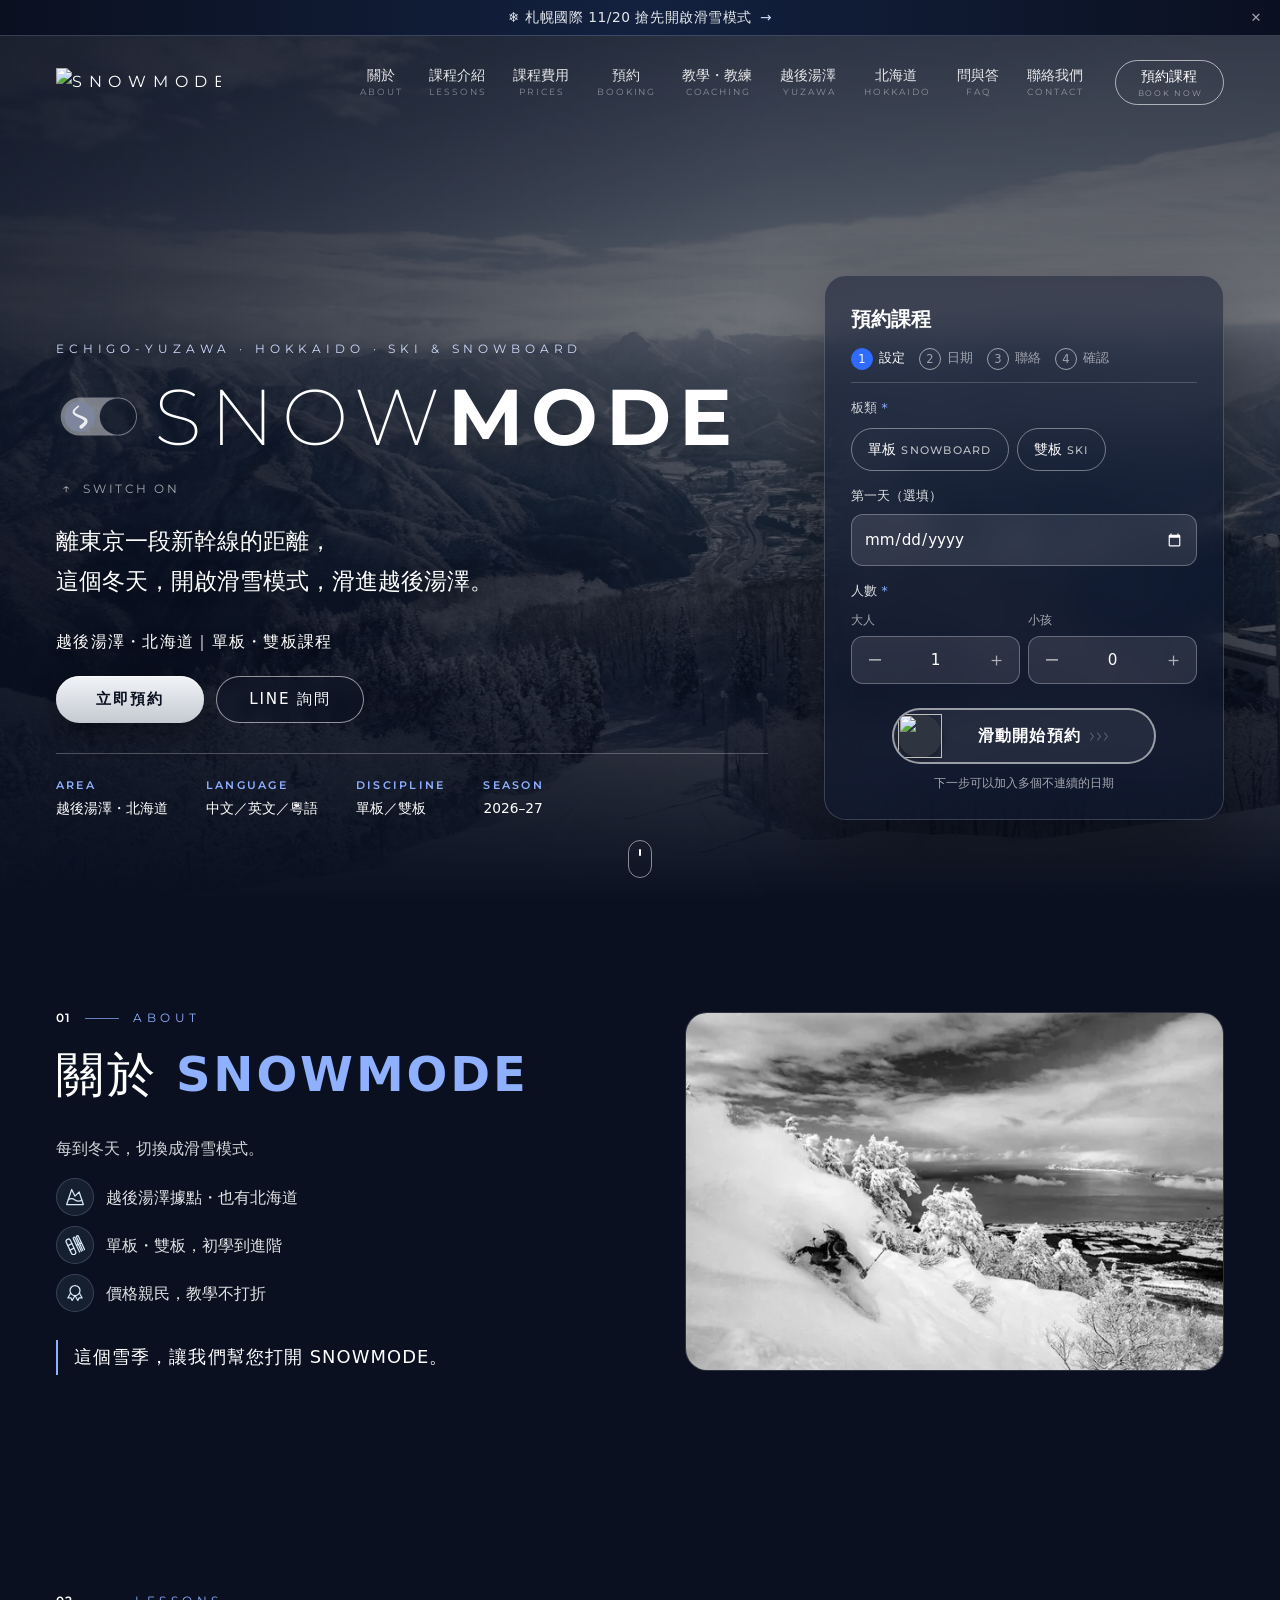
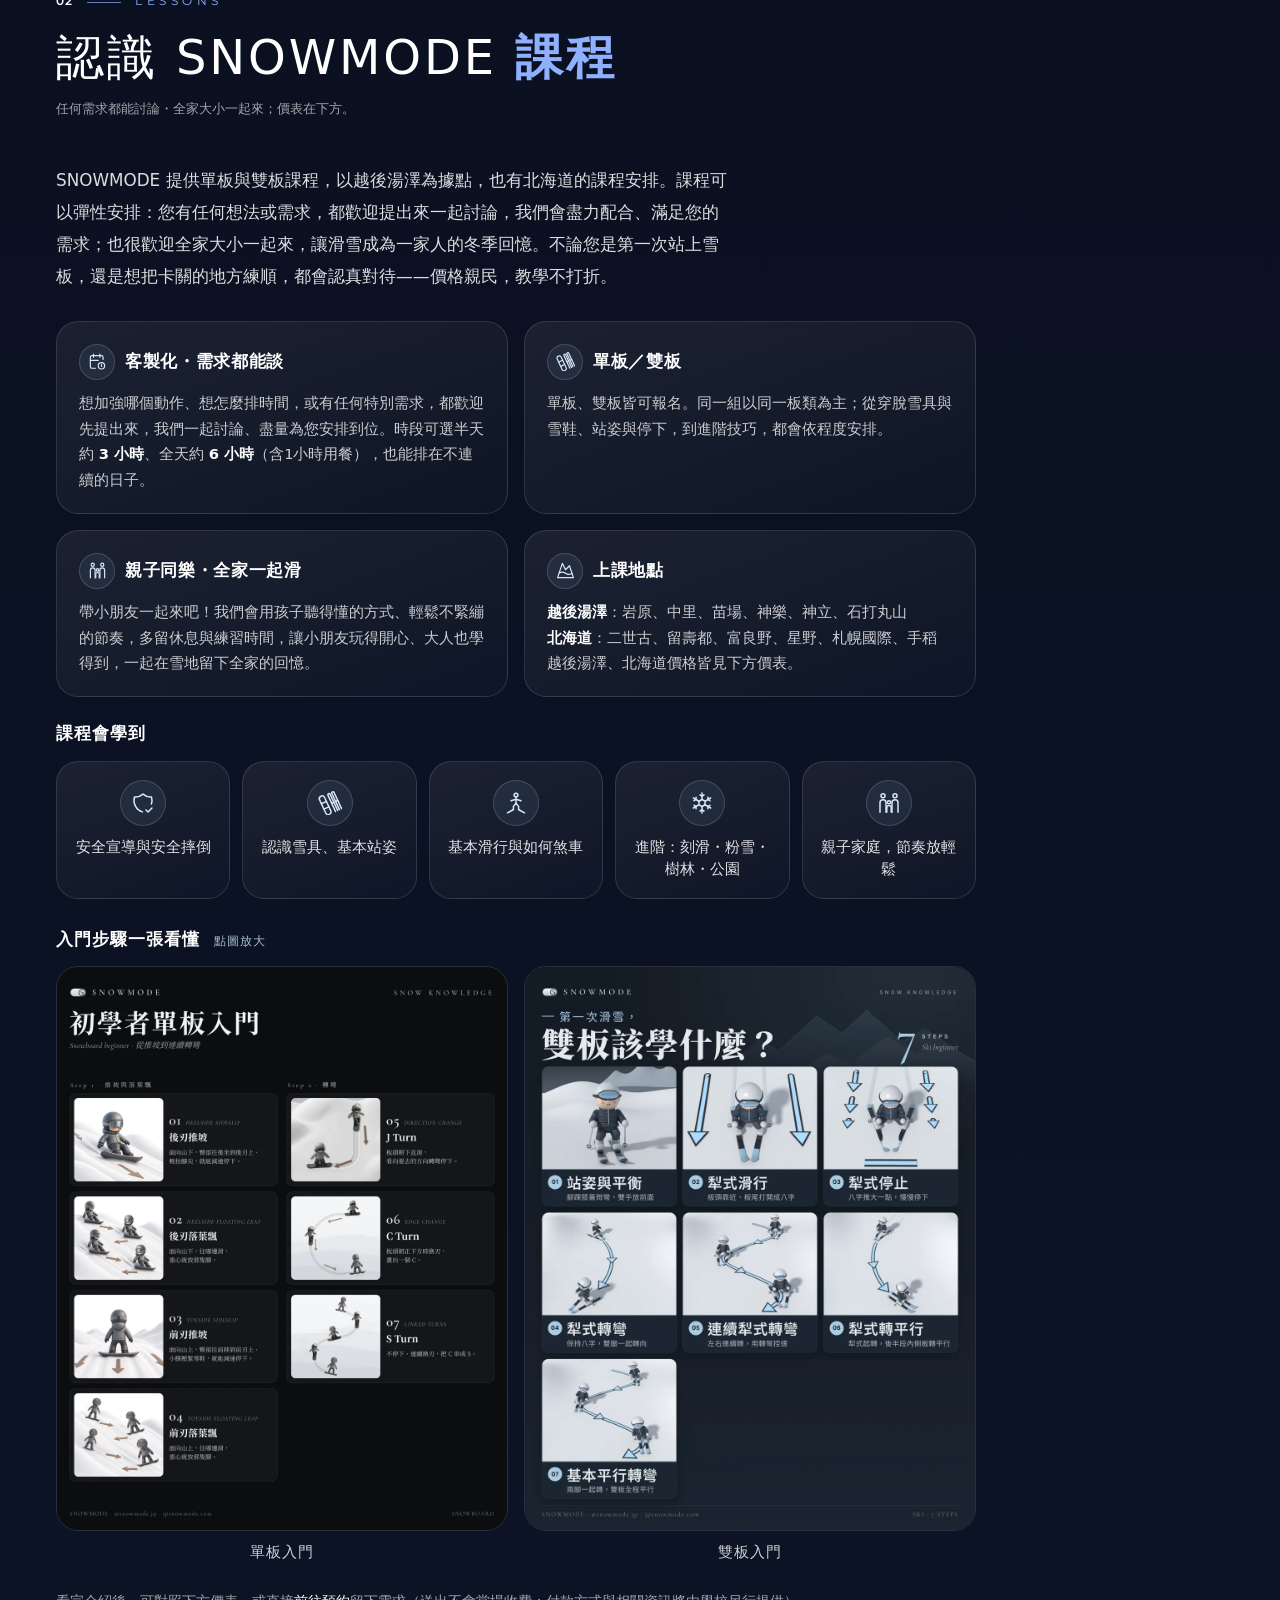
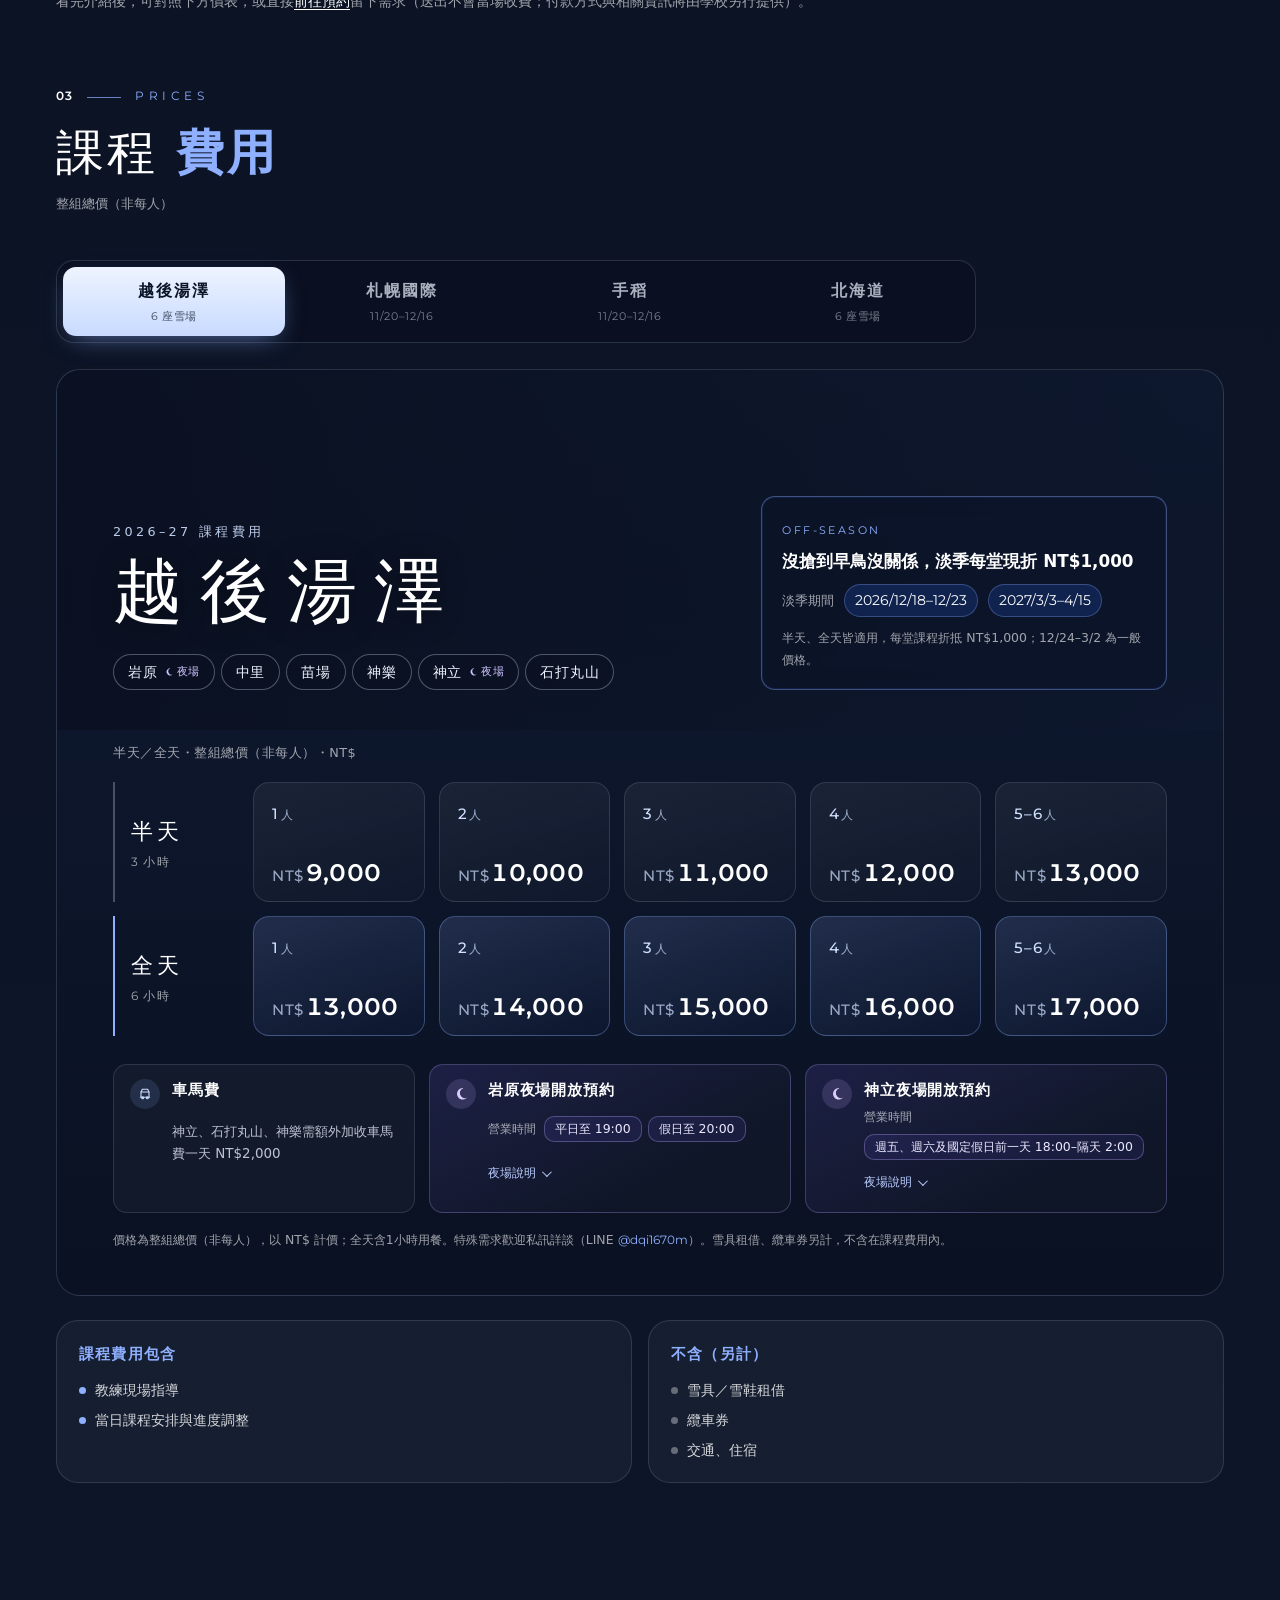
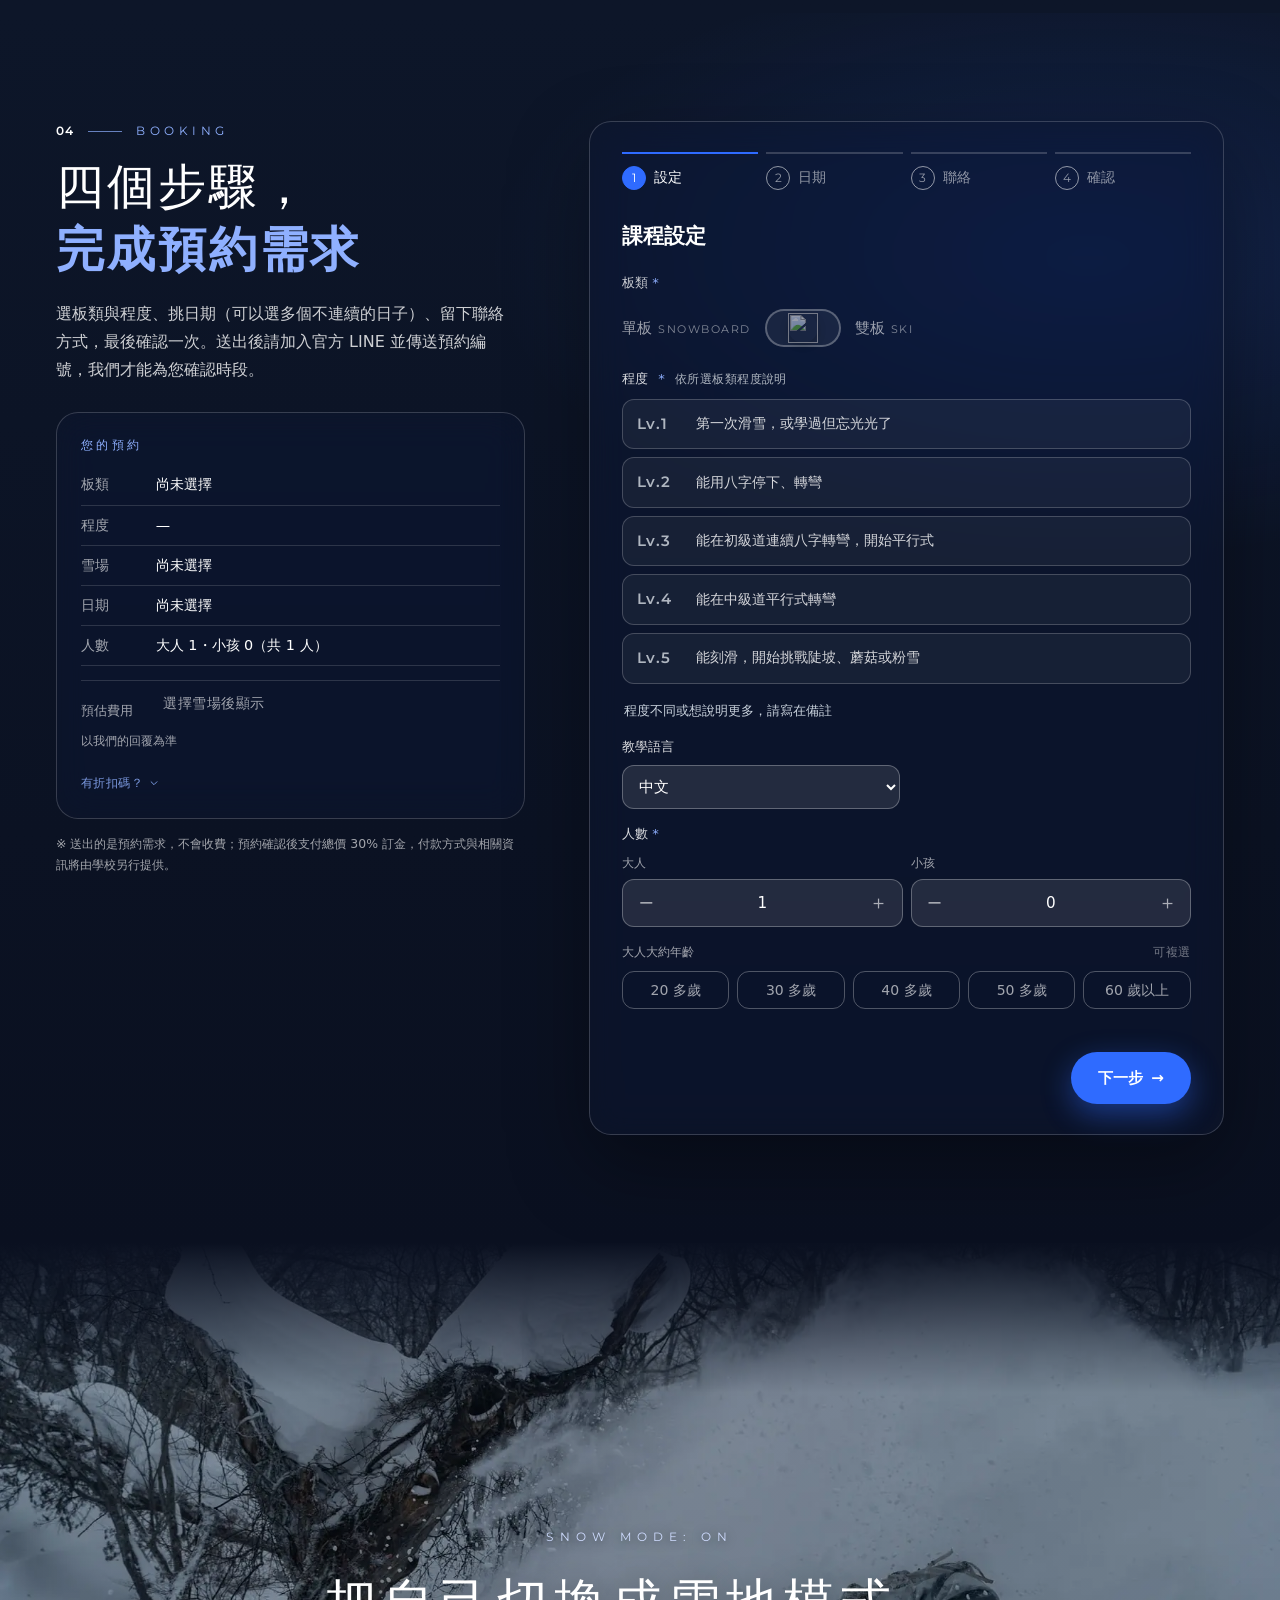
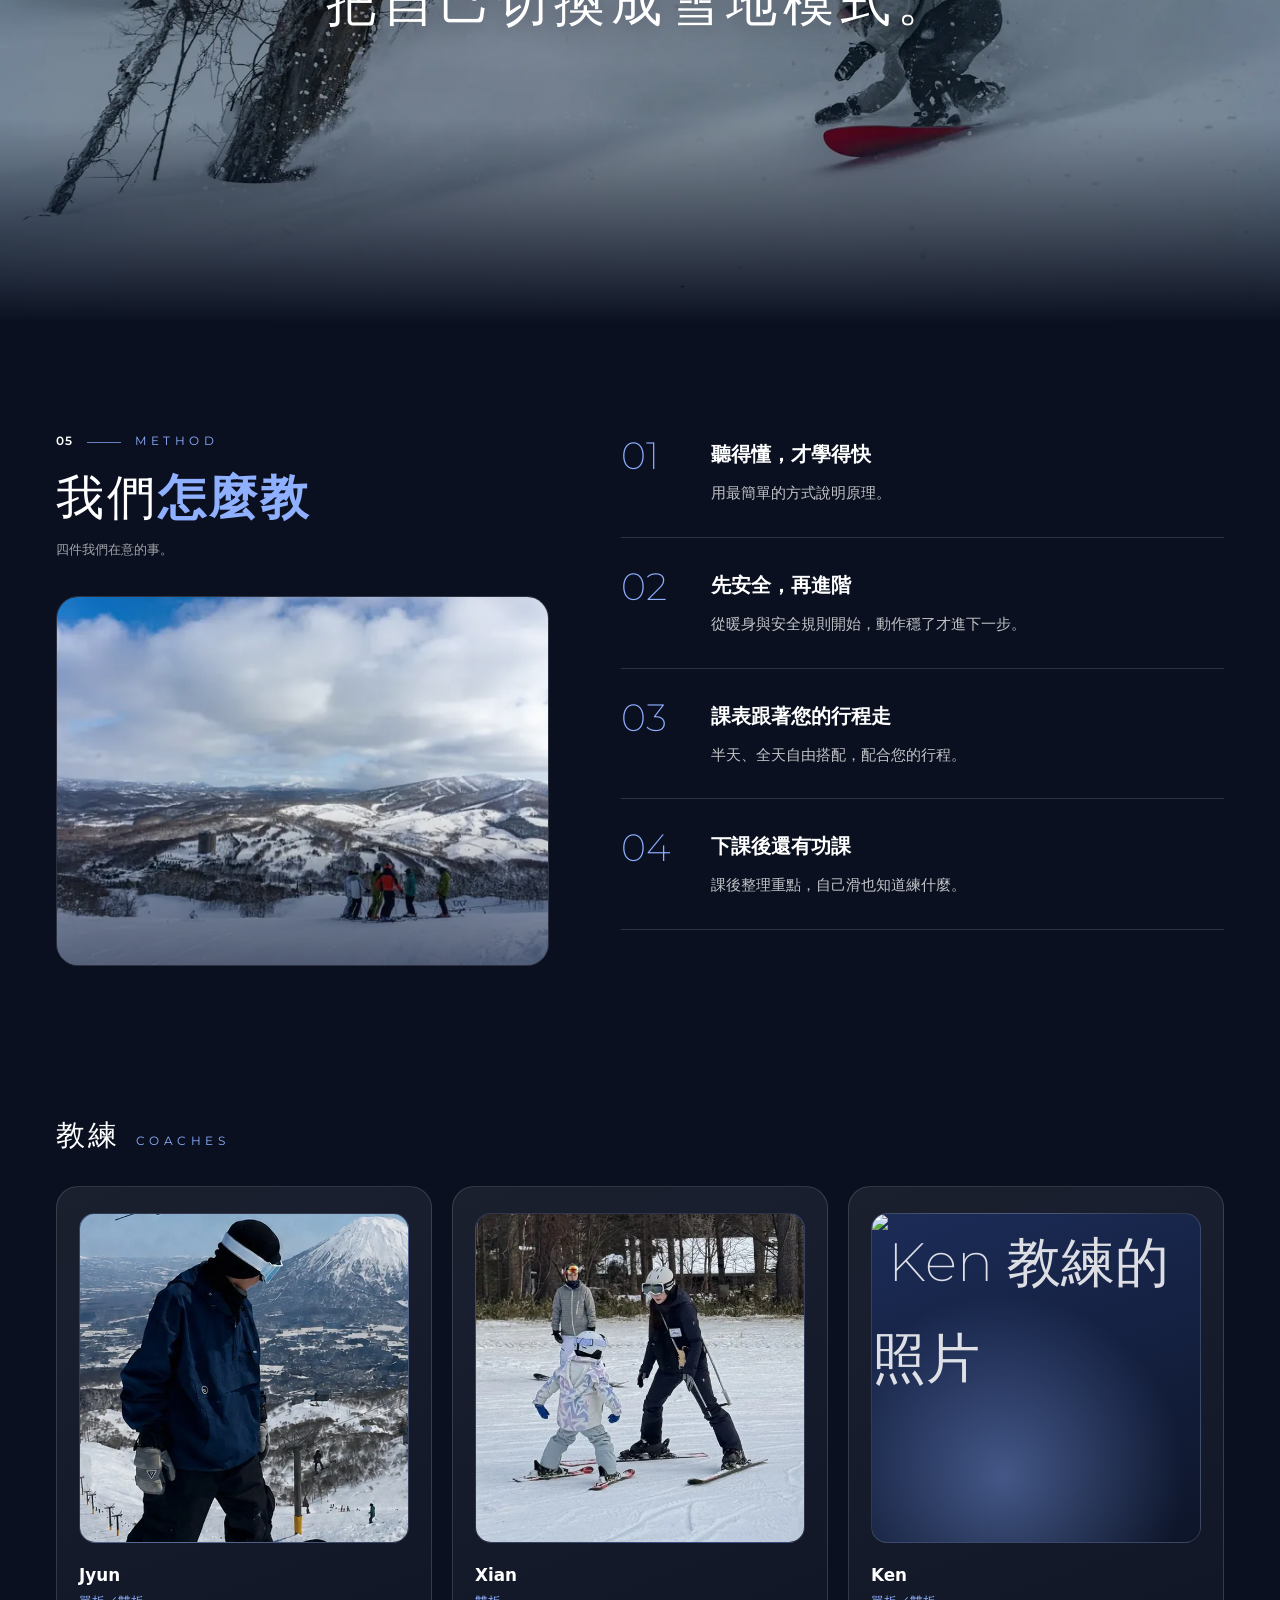
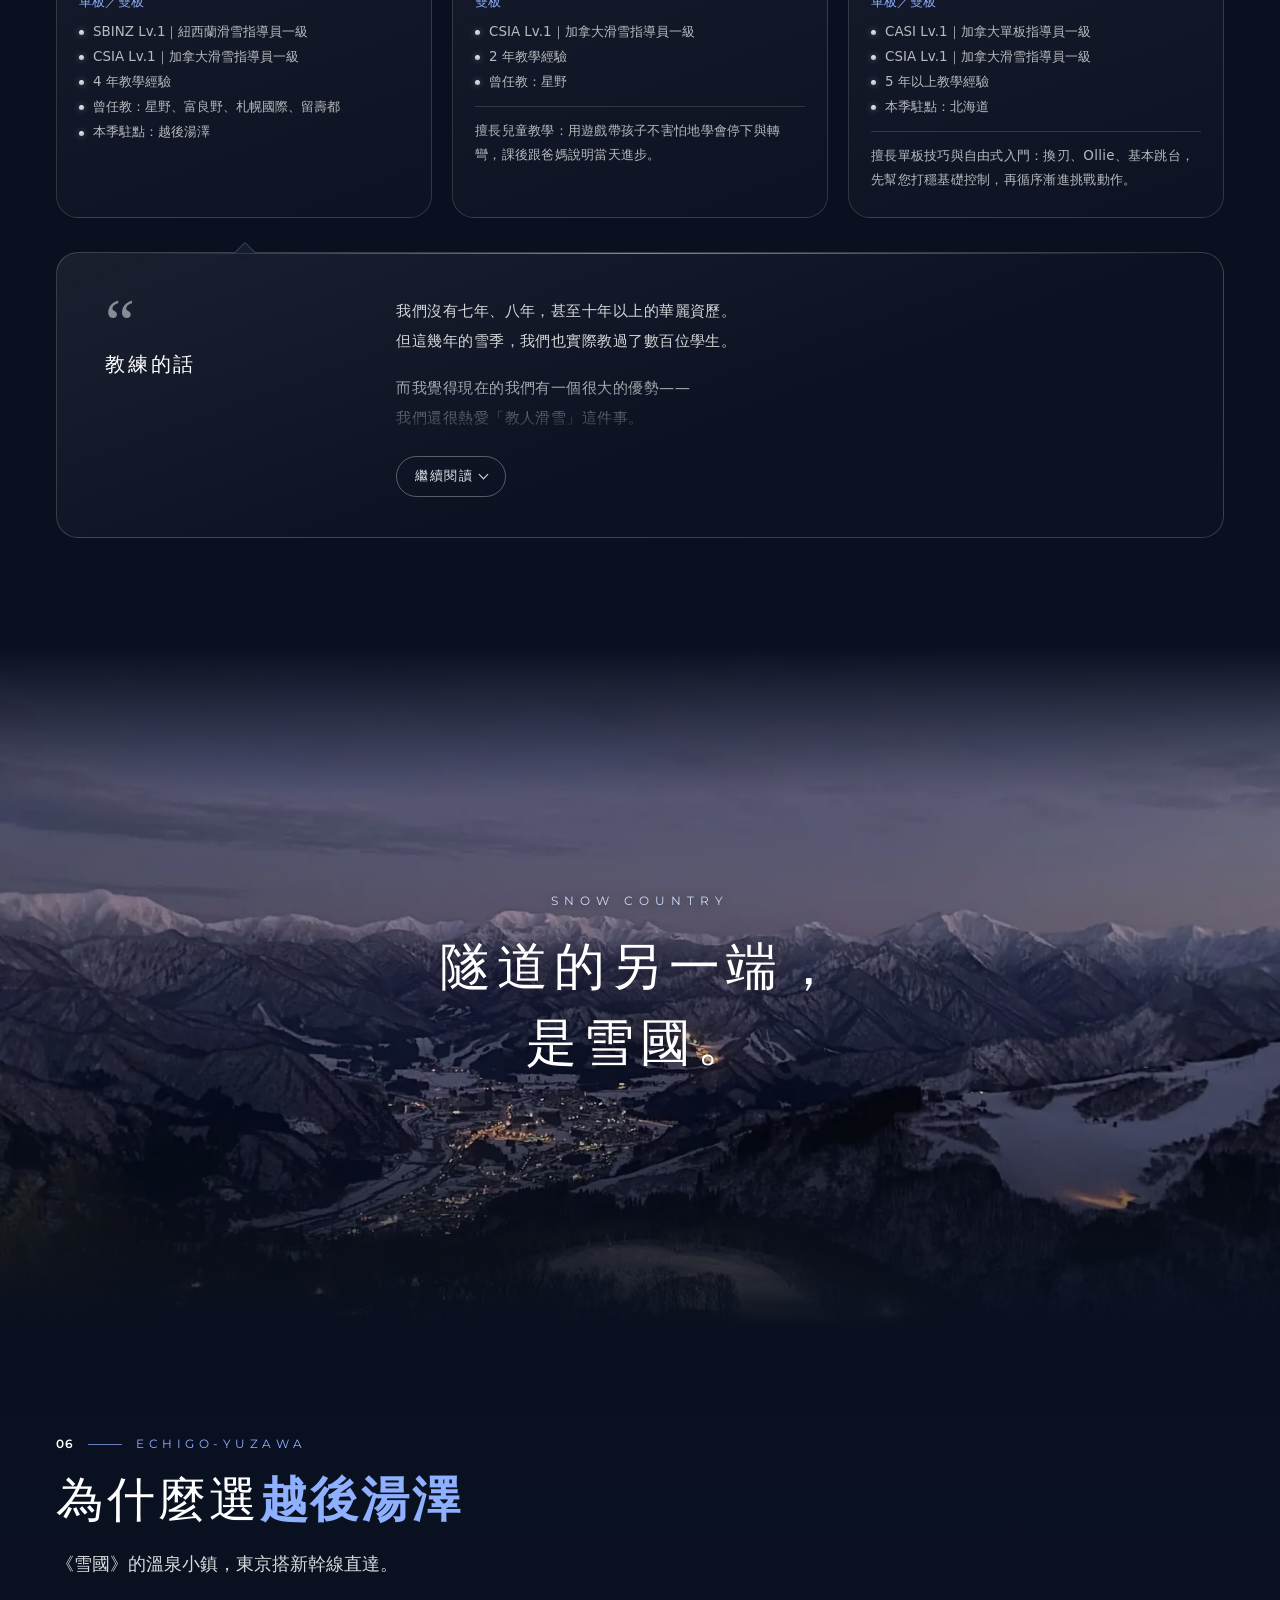
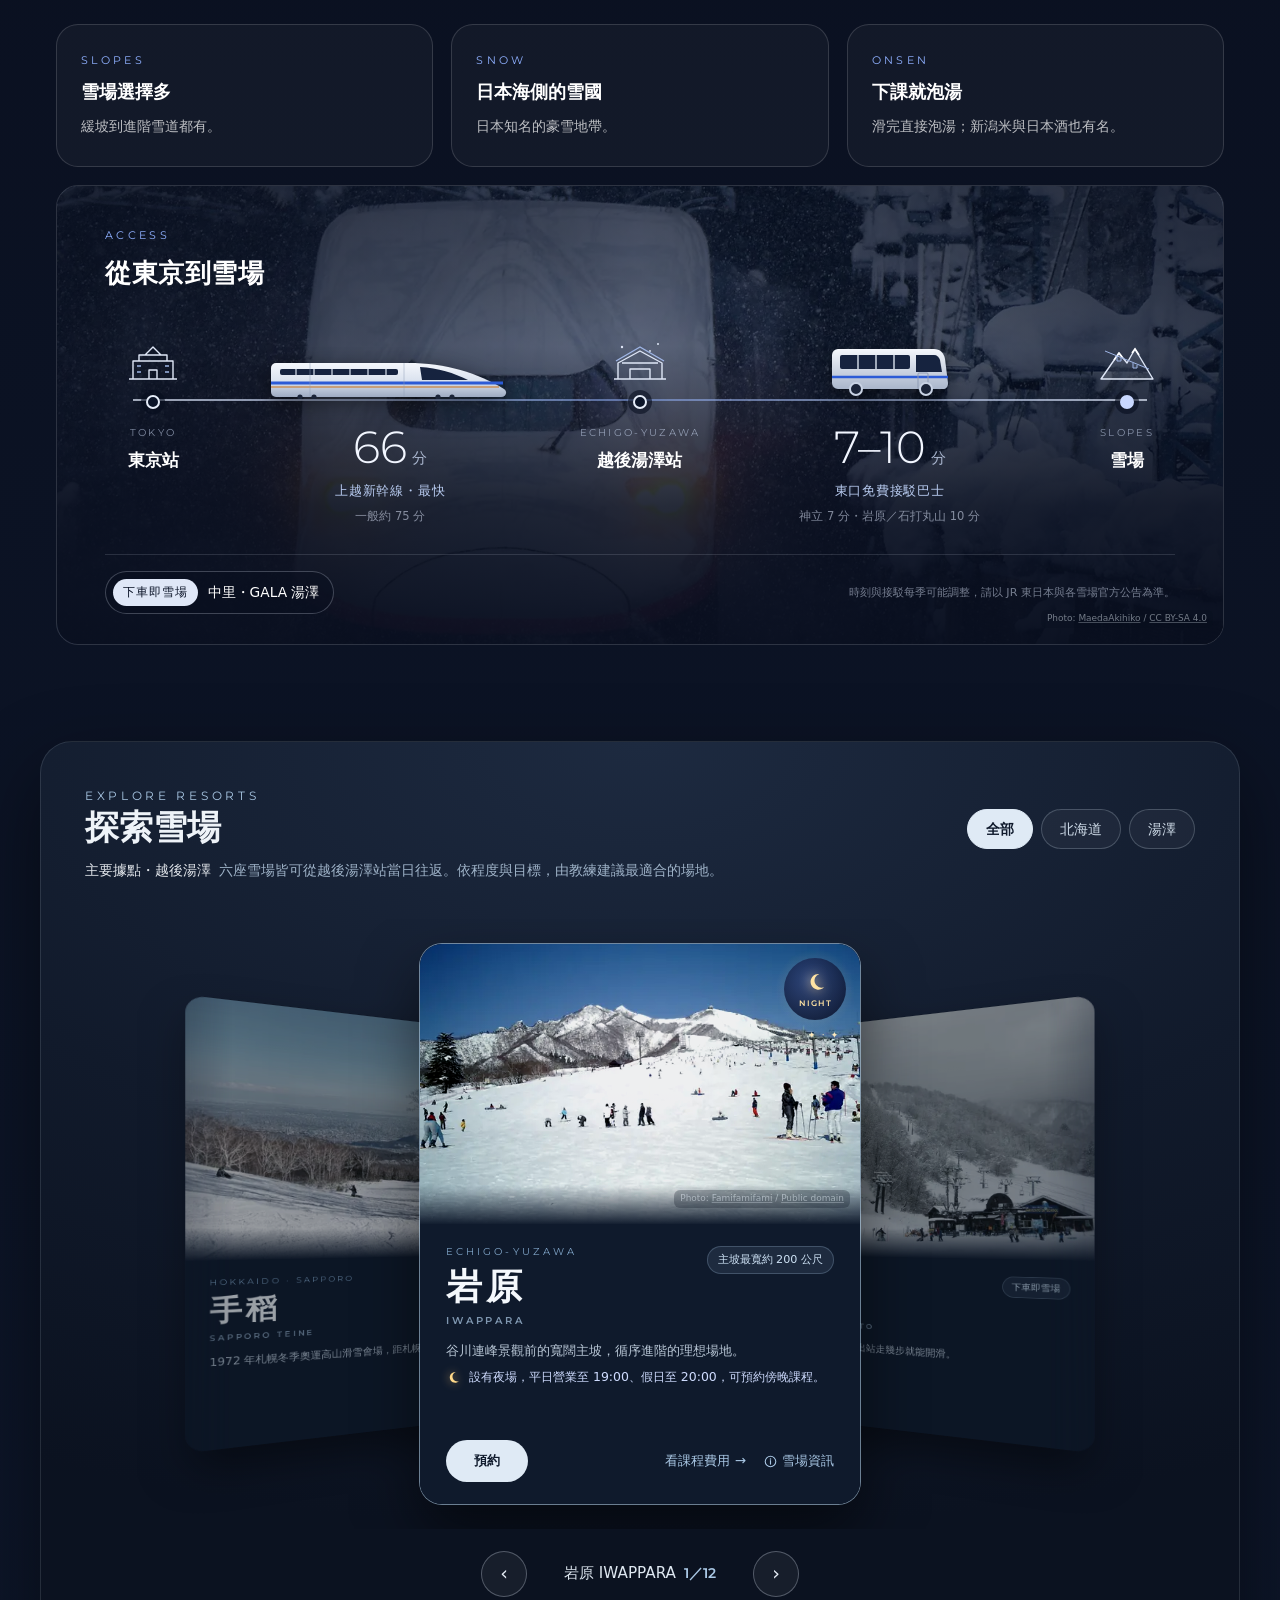
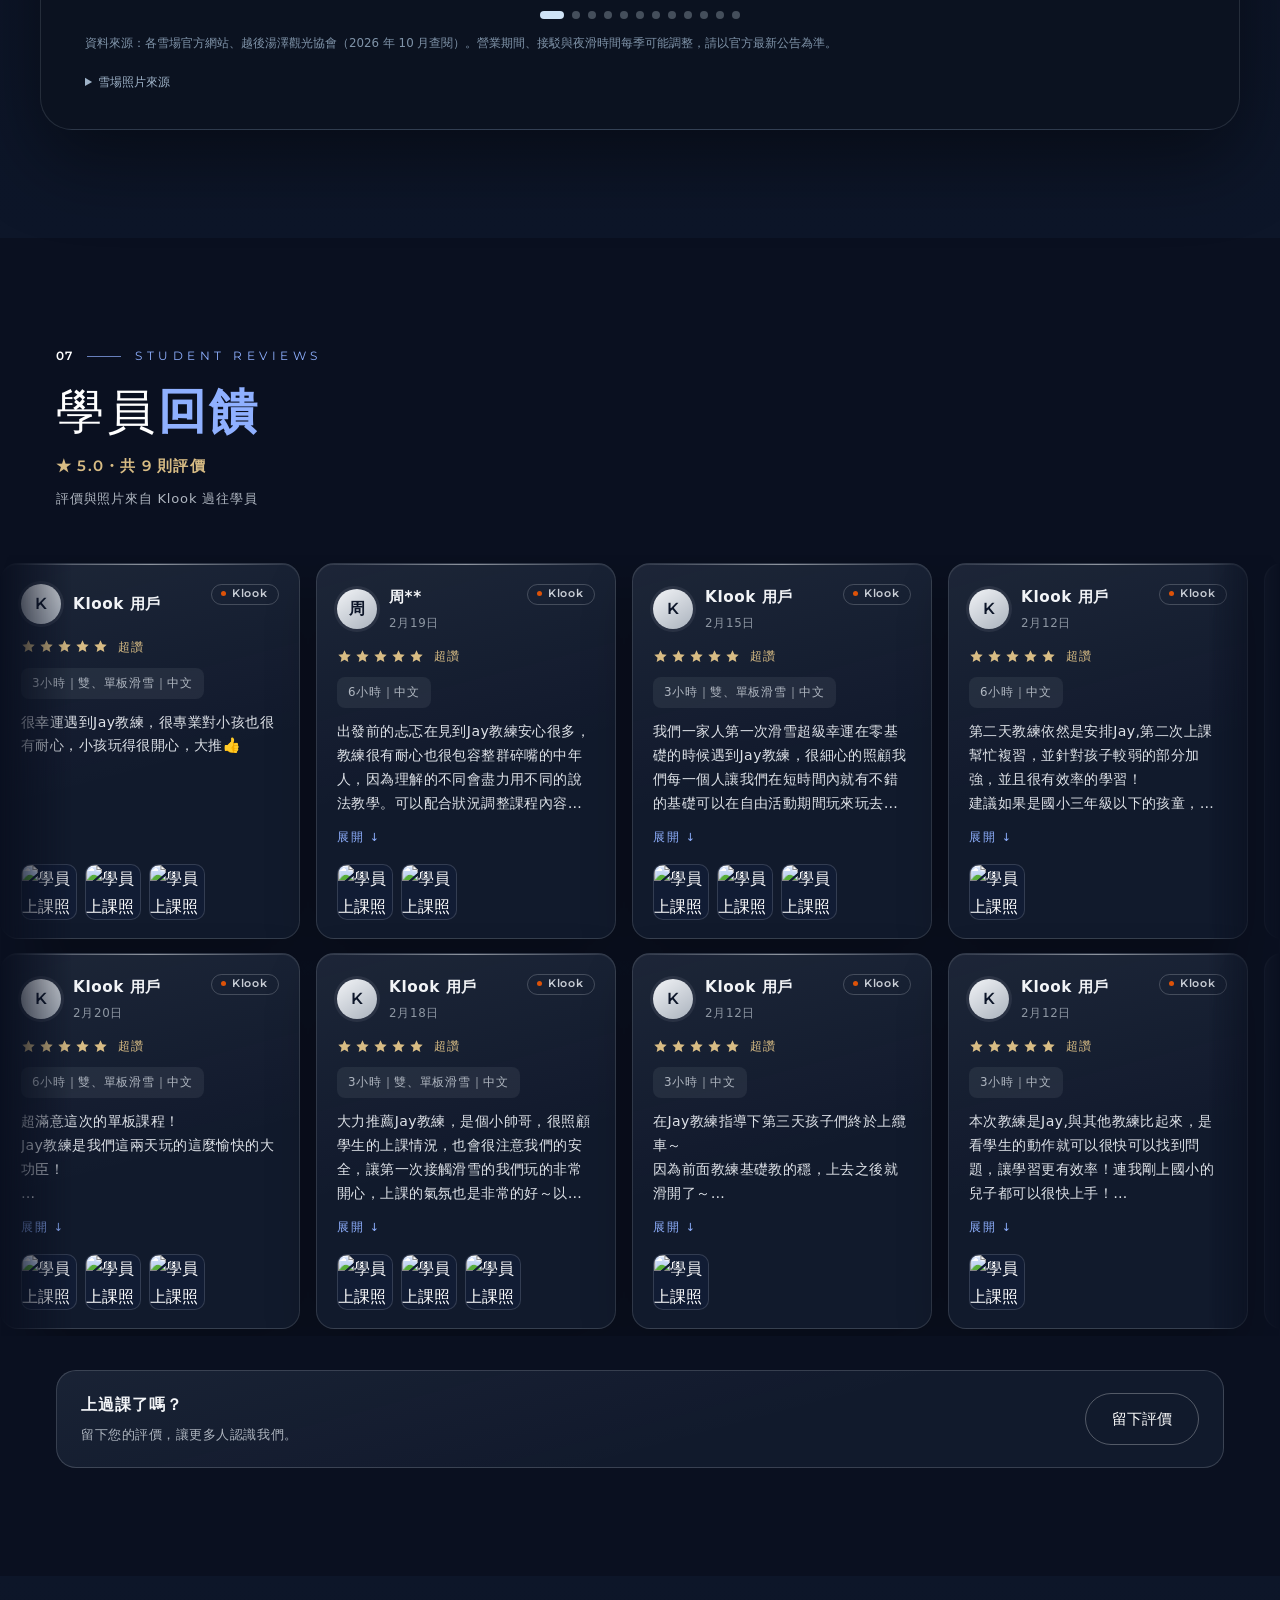
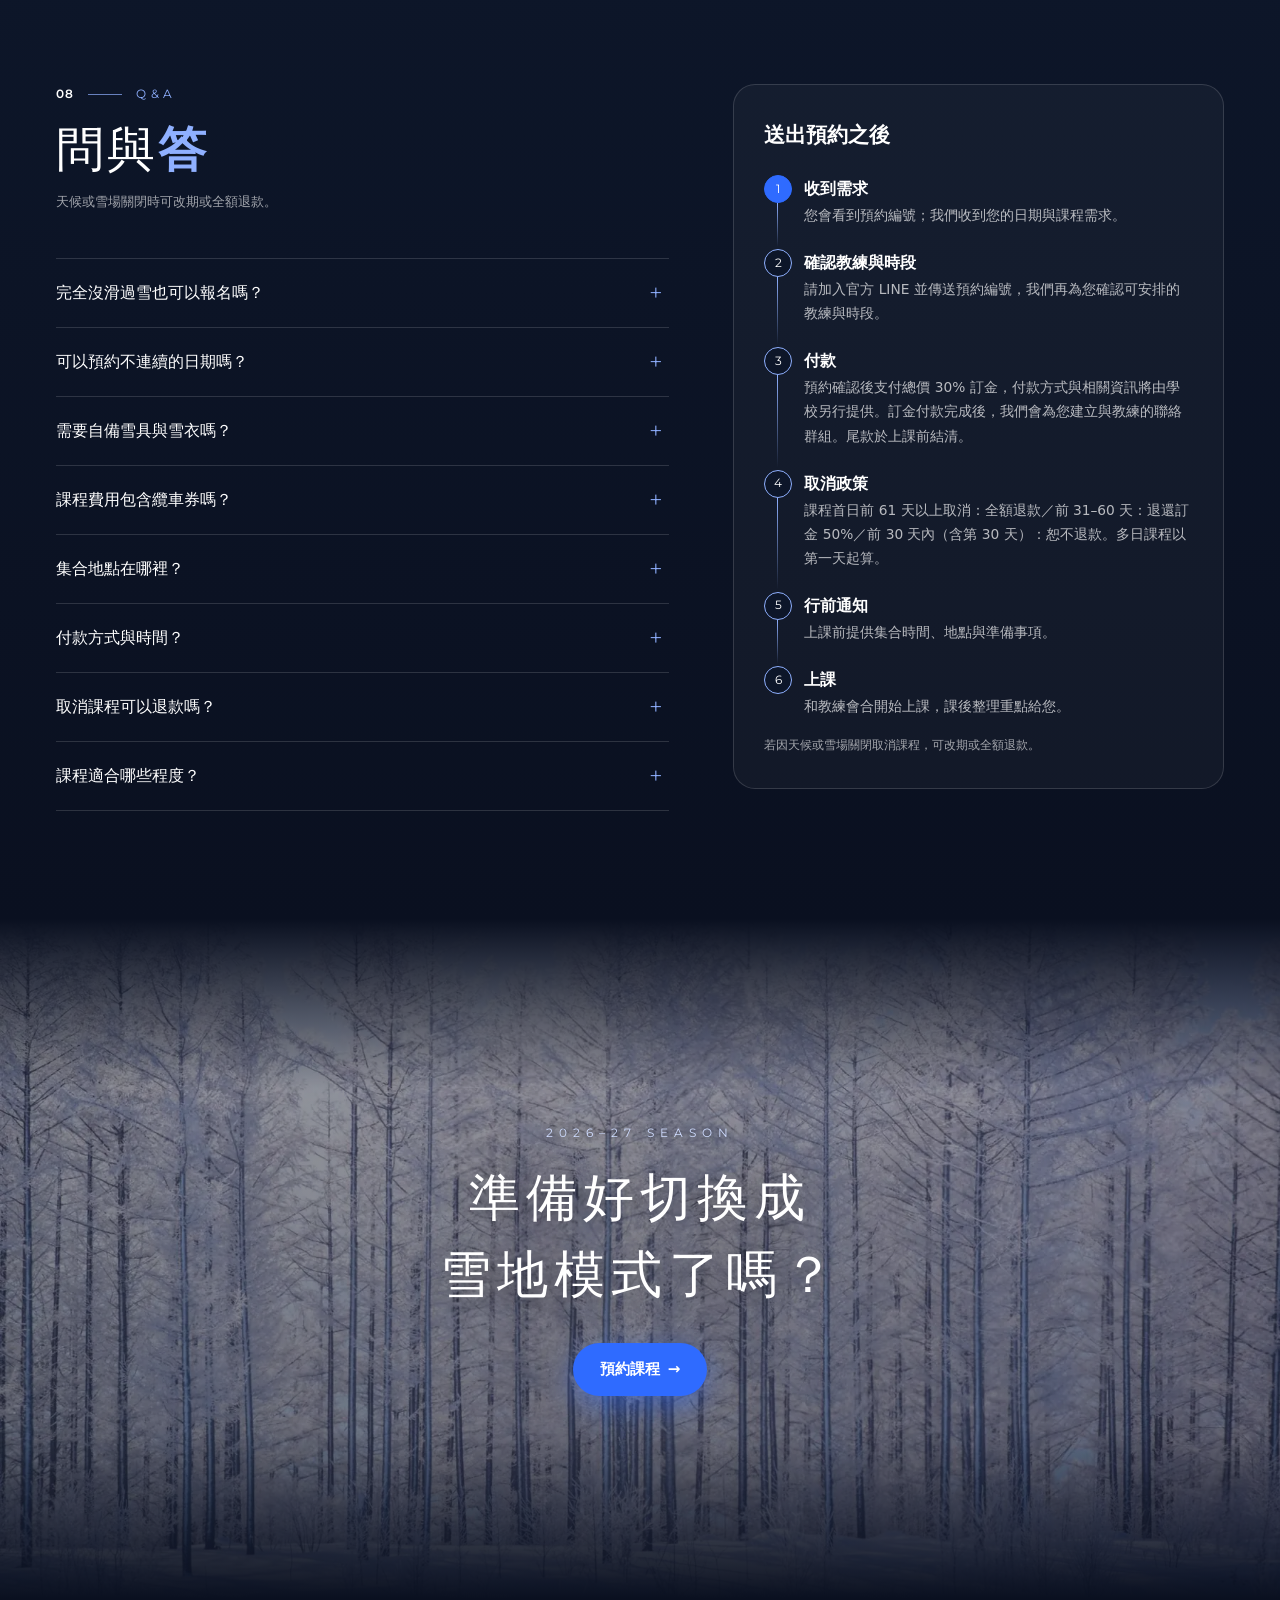
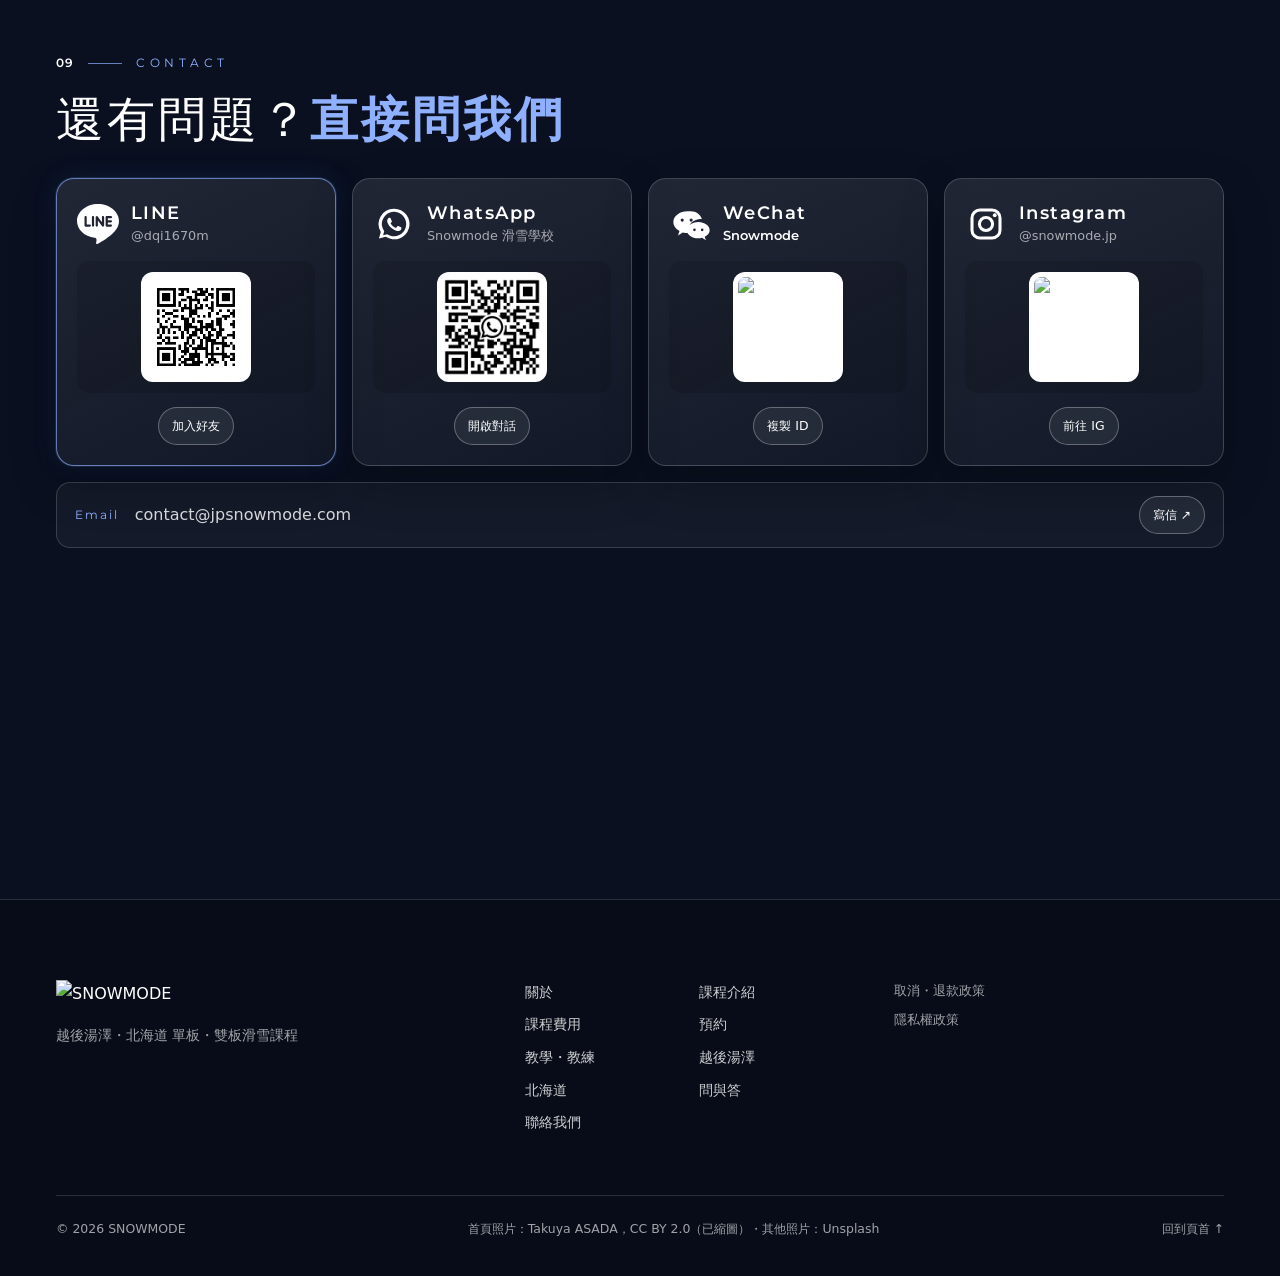
==== commit bf89d296: "Reviews: two-row marquee preview (CONFIG.reviewMarquee), star summary line; cache hero51/kn27" ====
--- a/index.html
+++ b/index.html
@@ -45,7 +45,7 @@
 <link href="https://fonts.googleapis.com/css2?family=Montserrat:wght@200;300;400;600;700&display=swap" rel="stylesheet">
 <link rel="preload" as="image" type="image/webp" href="img/hero-m-opt5.webp" media="(max-width:640px)" fetchpriority="high">
 <link rel="preload" as="image" type="image/webp" href="img/hero-yuzawa-1920.webp" media="(min-width:641px)" fetchpriority="high">
-<link rel="stylesheet" href="style.css?v=hero50">
+<link rel="stylesheet" href="style.css?v=hero51">
 <link rel="stylesheet" href="hero-snow.css?v=1">
 <link rel="stylesheet" href="resort-carousel.css?v=16">
 </head>
@@ -1014,9 +1014,11 @@
     <header class="sec-head rv-head">
       <p class="kicker"><span>07</span>STUDENT REVIEWS</p>
       <h2 id="voices-title">學員<b>回饋</b></h2>
+      <p class="rv-sum" hidden></p>
       <p class="rv-note">評價與照片來自 Klook 過往學員</p>
       <p class="rv-swipe" aria-hidden="true">左右滑動查看更多評價</p>
     </header>
+    <div class="rv-mq" hidden></div>
     <ul class="rv-row">
         <li class="rv-card">
           <div class="rv-top">
--- a/style.css
+++ b/style.css
@@ -1918,3 +1918,45 @@
   .rv-panel{padding:0 18px 20px}
   .rv-two{grid-template-columns:1fr;gap:0}
 }
+
+/* ===== reviews marquee (CONFIG.reviewMarquee; revert that flag or this commit to restore the grid / swipe row) ===== */
+.rv-sum{margin-top:12px;font:600 .95rem/1.4 var(--lat);color:#D8BC84;letter-spacing:.08em}
+.rv-sum[hidden]{display:none}
+.reviews.rv-is-mq .rv-row,
+.reviews.rv-is-mq .rv-all-wrap,
+.reviews.rv-is-mq .rv-swipe{display:none!important}
+.rv-mq{--rv-mq-fade:72px;display:flex;flex-direction:column;gap:14px;margin:6px calc(-1 * var(--pad)) 8px;padding:8px 0;overflow:hidden;touch-action:pan-y;
+  -webkit-mask-image:linear-gradient(90deg,transparent 0,#000 var(--rv-mq-fade),#000 calc(100% - var(--rv-mq-fade)),transparent);
+  mask-image:linear-gradient(90deg,transparent 0,#000 var(--rv-mq-fade),#000 calc(100% - var(--rv-mq-fade)),transparent)}
+.rv-mq[hidden]{display:none}
+.rv-mq-track{display:flex;width:max-content;will-change:transform;backface-visibility:hidden;
+  animation:rvMqX var(--rv-mq-t,40s) linear infinite}
+.rv-mq-track.reverse{animation-name:rvMqXrev}
+@keyframes rvMqX{from{transform:translate3d(0,0,0)}to{transform:translate3d(-50%,0,0)}}
+@keyframes rvMqXrev{from{transform:translate3d(-50%,0,0)}to{transform:translate3d(0,0,0)}}
+@media (hover:hover){
+  .rv-mq:hover .rv-mq-track,.rv-mq:focus-within .rv-mq-track{animation-play-state:paused}
+}
+.rv-mq.is-held .rv-mq-track,.rv-mq.is-open .rv-mq-track{animation-play-state:paused}
+.rv-mq-set{display:flex;gap:16px;padding-right:16px;align-items:stretch}
+.rv-mq .rv-card{flex:0 0 300px;width:300px;max-width:300px;padding:20px 20px 18px;border-radius:18px;transform:none}
+@media (hover:hover){.rv-mq .rv-card:hover{transform:none;border-color:rgba(226,230,235,.28)}}
+.rv-mq .rv-card::after{display:none}
+.rv-mq .rv-rate{margin-top:12px}
+.rv-mq .rv-body{margin-top:12px}
+.rv-mq .rv-text{font-size:.88rem;line-height:1.7;-webkit-line-clamp:4;line-clamp:4}
+.rv-mq .rv-body.open .rv-text{display:block;-webkit-line-clamp:unset;line-clamp:none;overflow:visible}
+.rv-mq .rv-pics{flex-wrap:nowrap;overflow:hidden;margin-top:auto;padding-top:14px}
+.rv-mq .rv-pics img{width:56px;height:56px;flex:none;border-radius:10px}
+.rv-mq .rv-pics img:nth-child(n+4){display:none}
+@media (max-width:640px){
+  .rv-mq{--rv-mq-fade:40px;gap:12px;margin-top:2px}
+  .rv-mq-set{gap:12px;padding-right:12px}
+  .rv-mq .rv-card{flex-basis:252px;width:252px;max-width:252px;padding:16px 16px 14px;border-radius:16px}
+  .rv-mq .rv-text{font-size:.86rem;-webkit-line-clamp:3;line-clamp:3}
+  .rv-mq .rv-pics img{width:52px;height:52px}
+  .rv-sum{font-size:.88rem}
+}
+@media (prefers-reduced-motion:reduce){
+  .rv-mq-track{animation:none!important}
+}
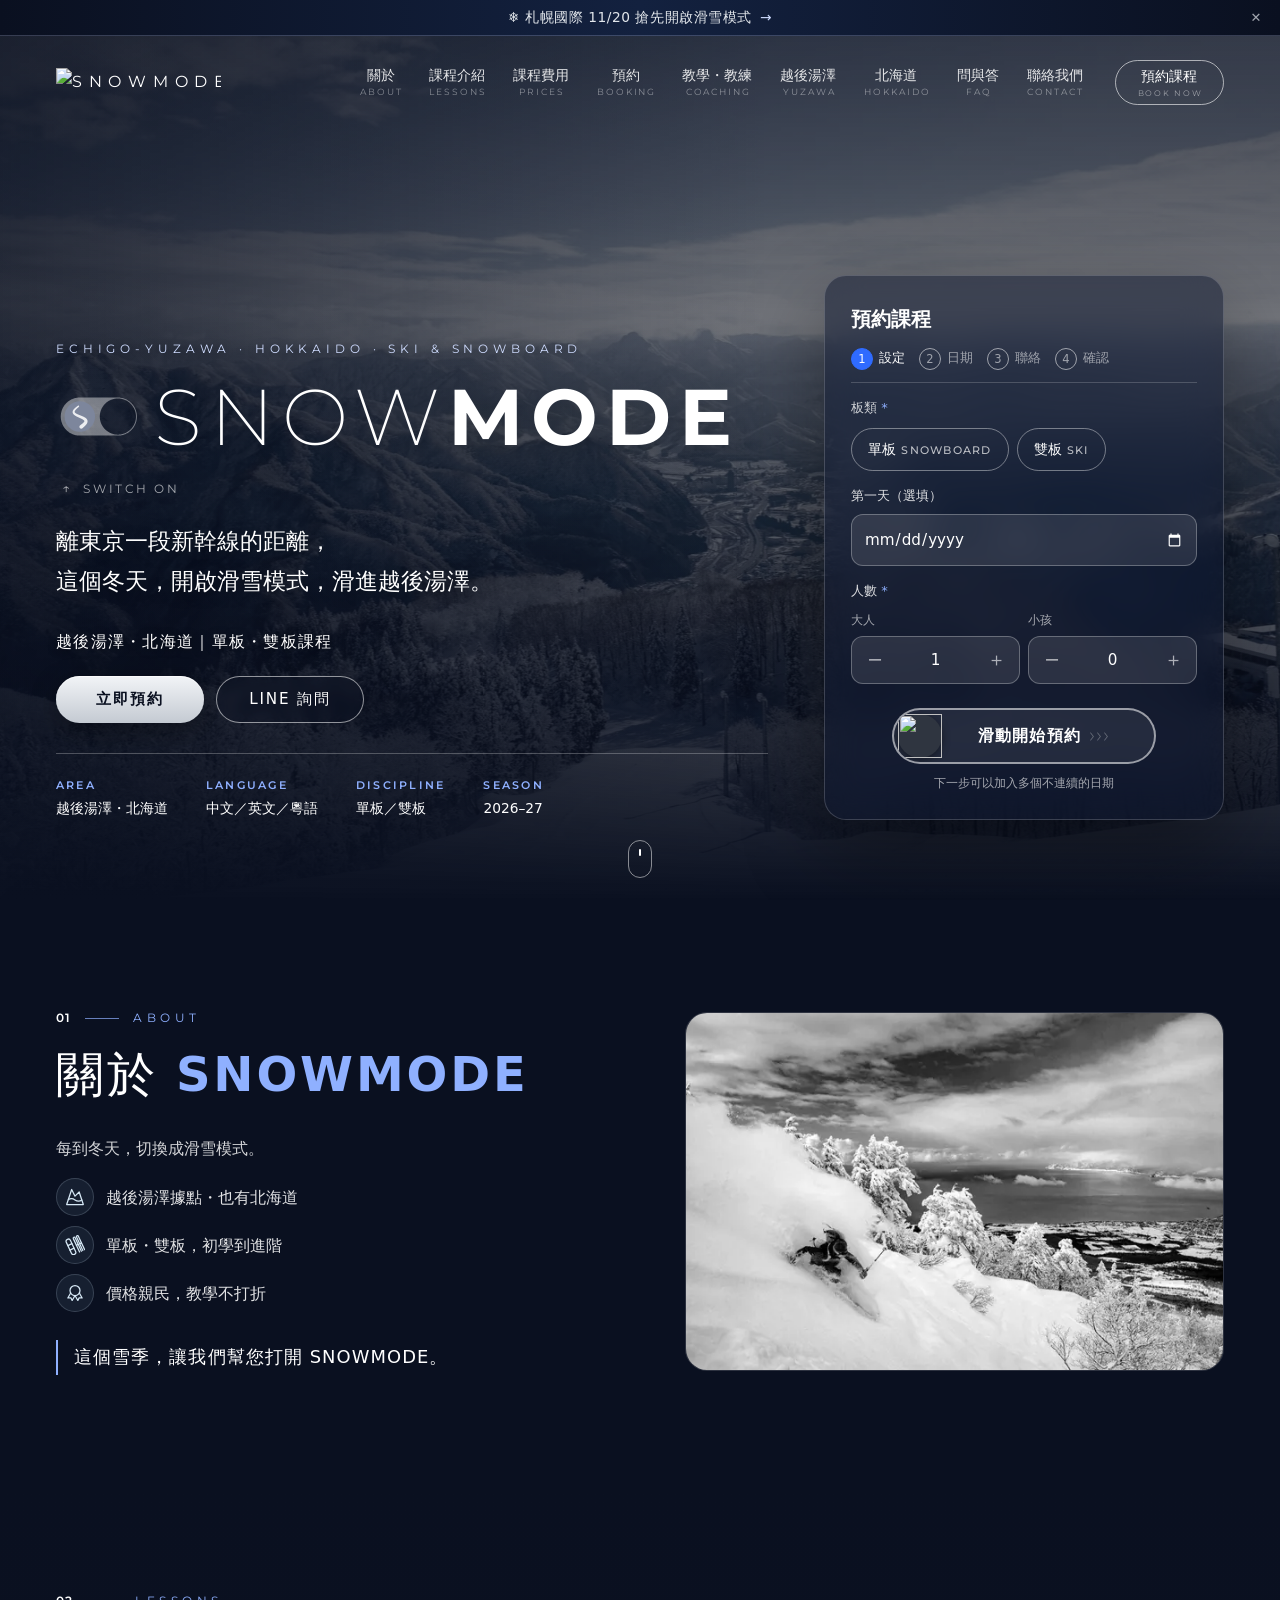
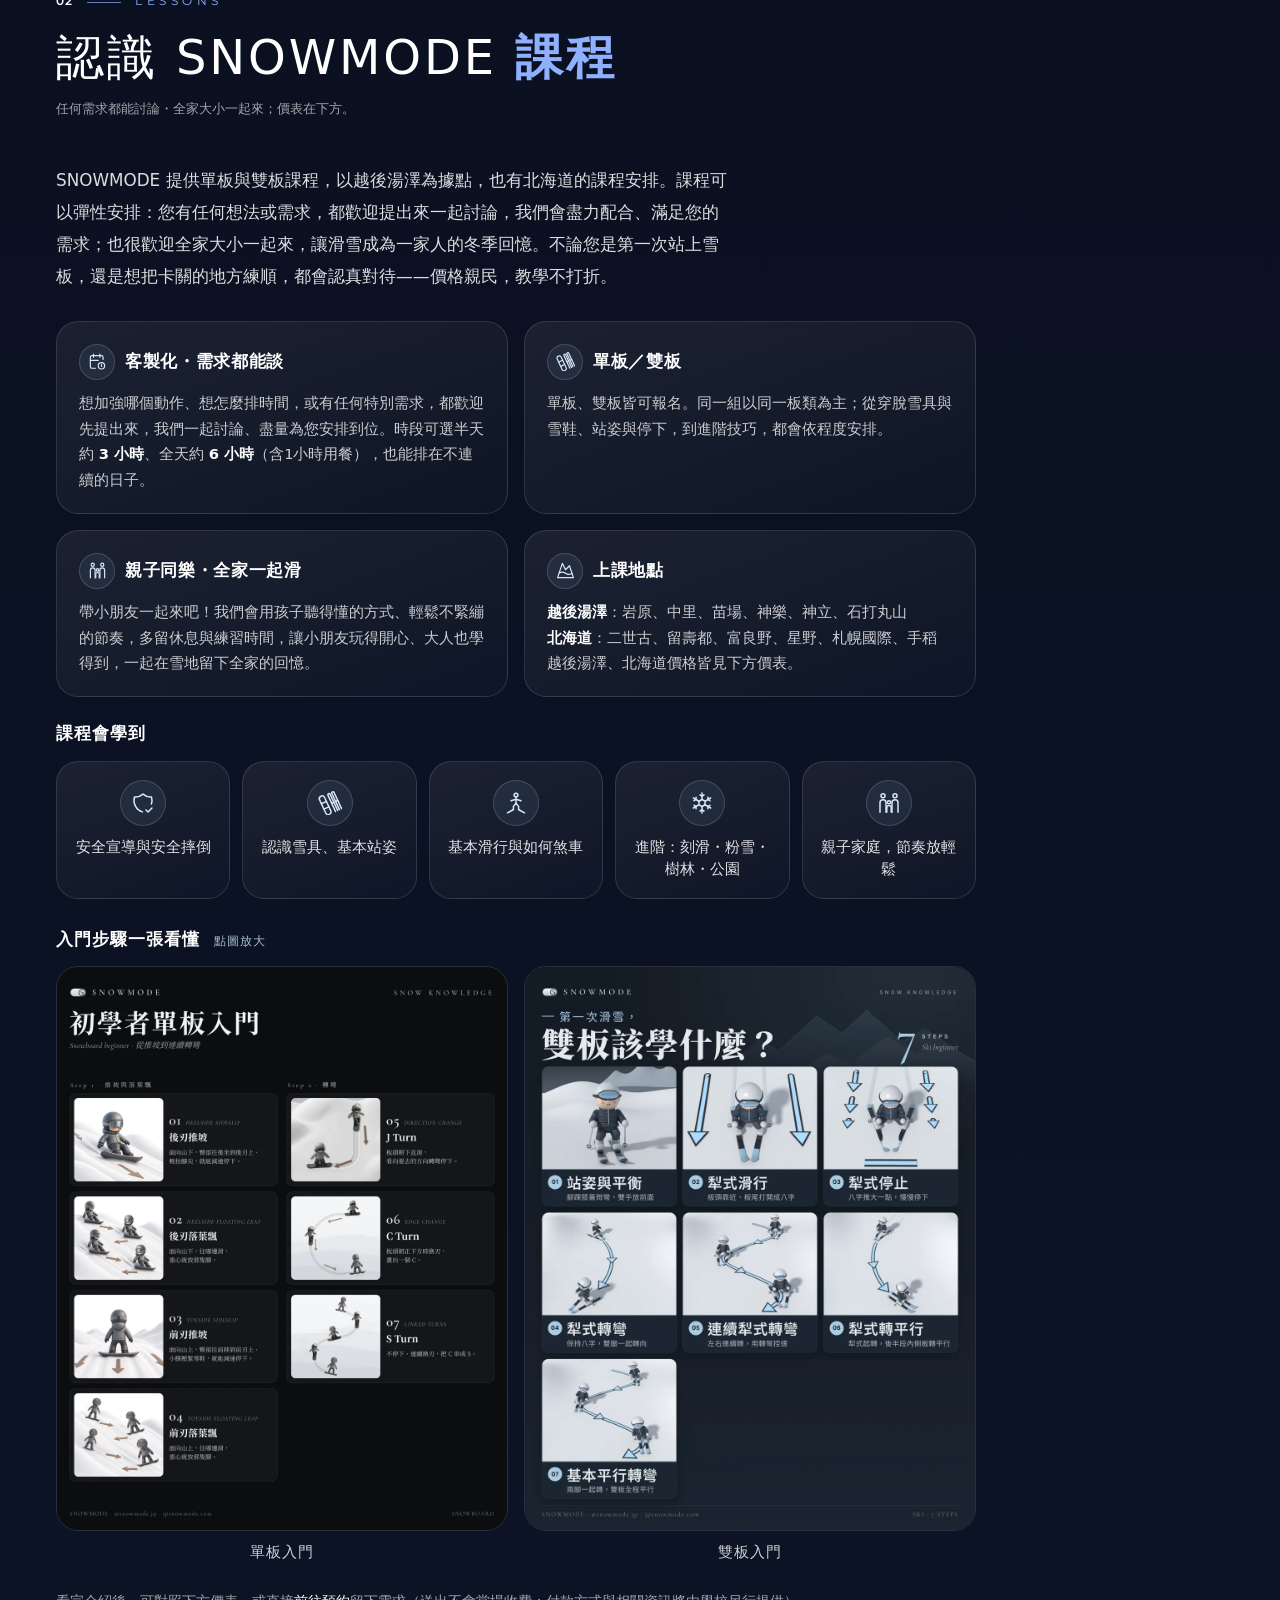
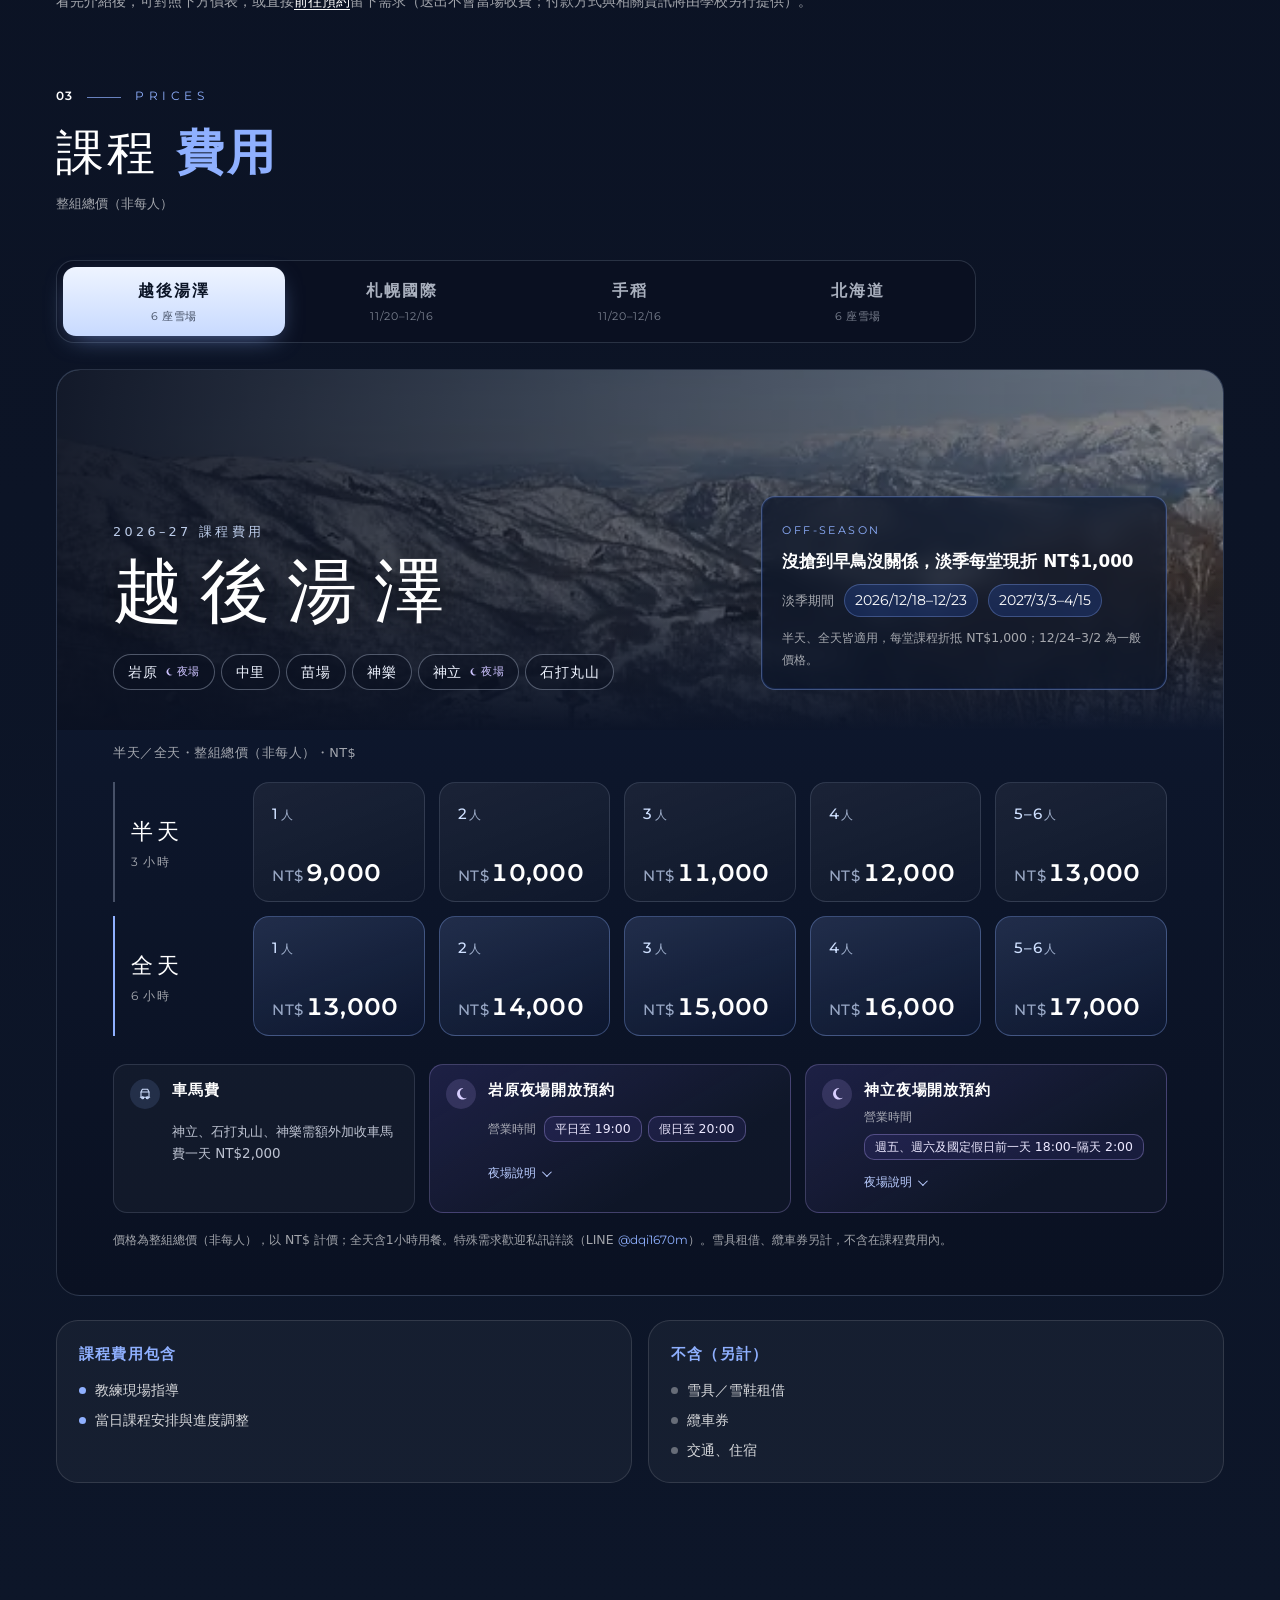
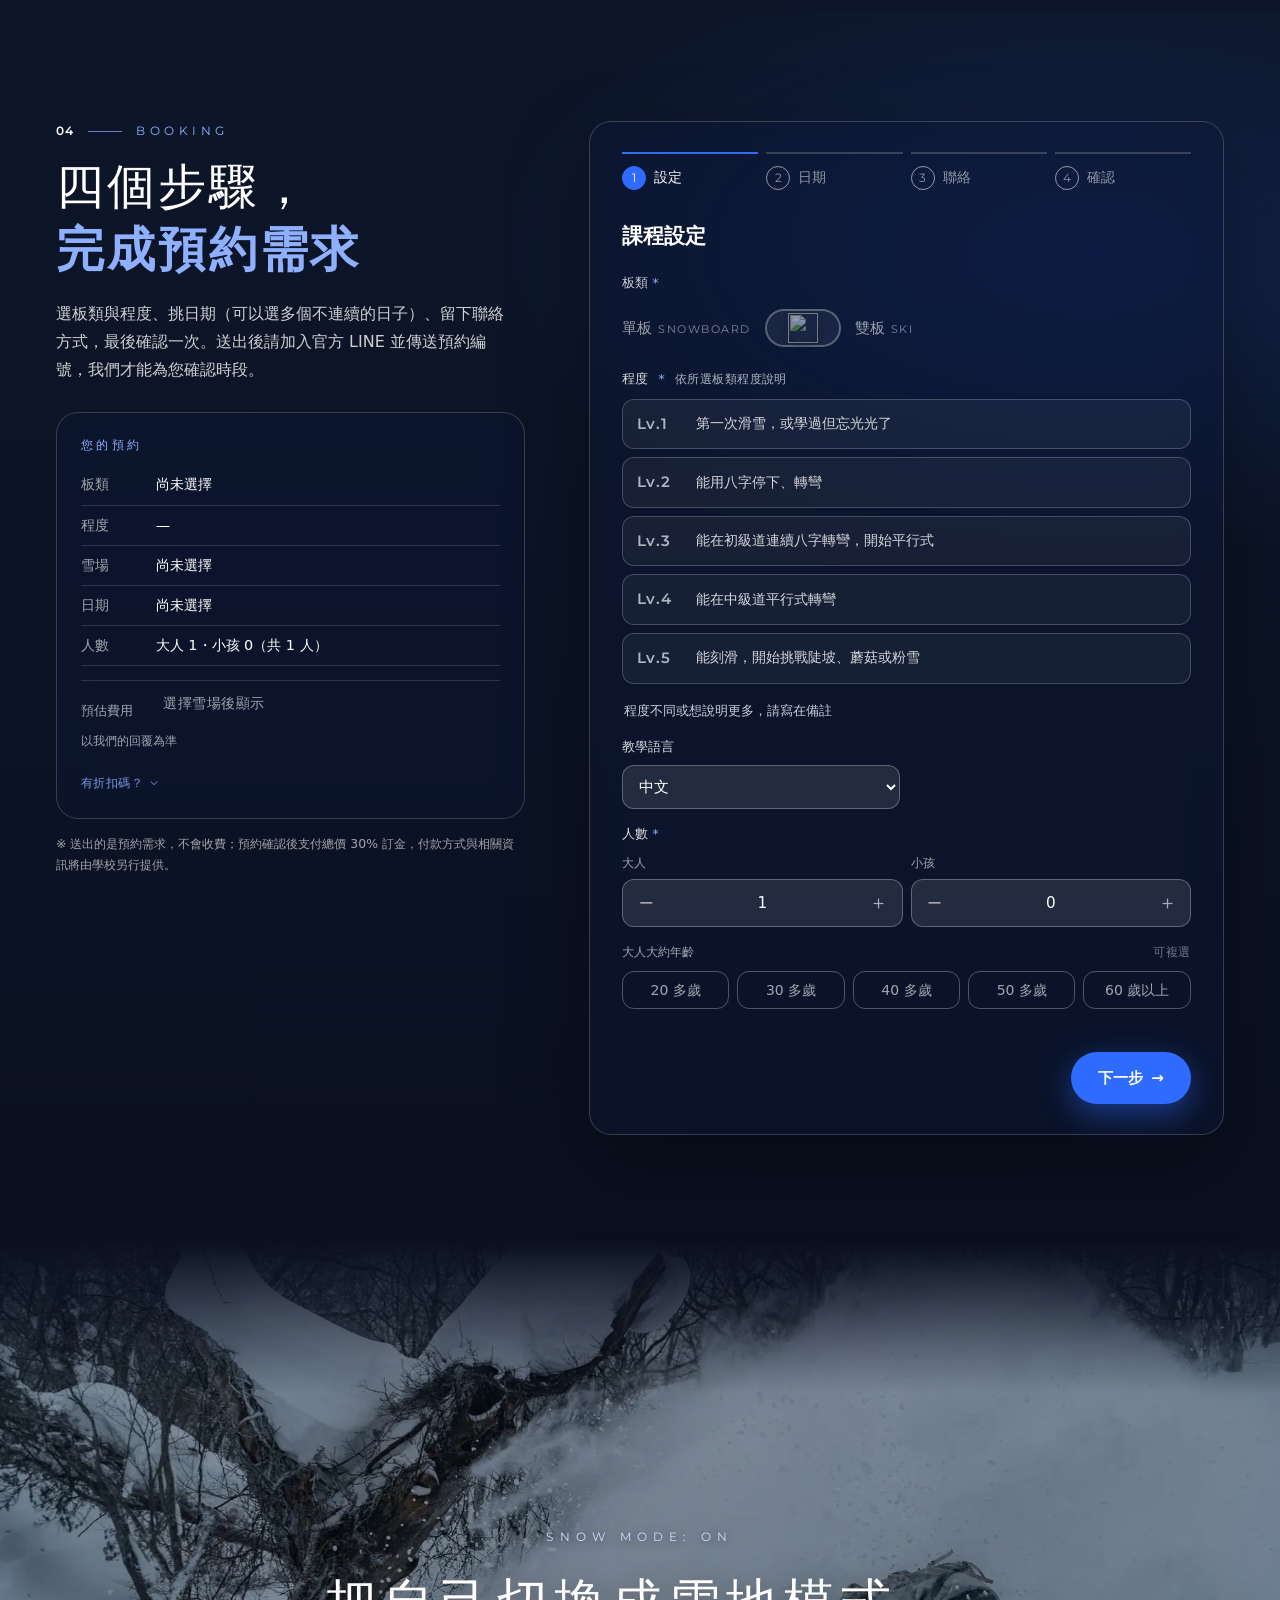
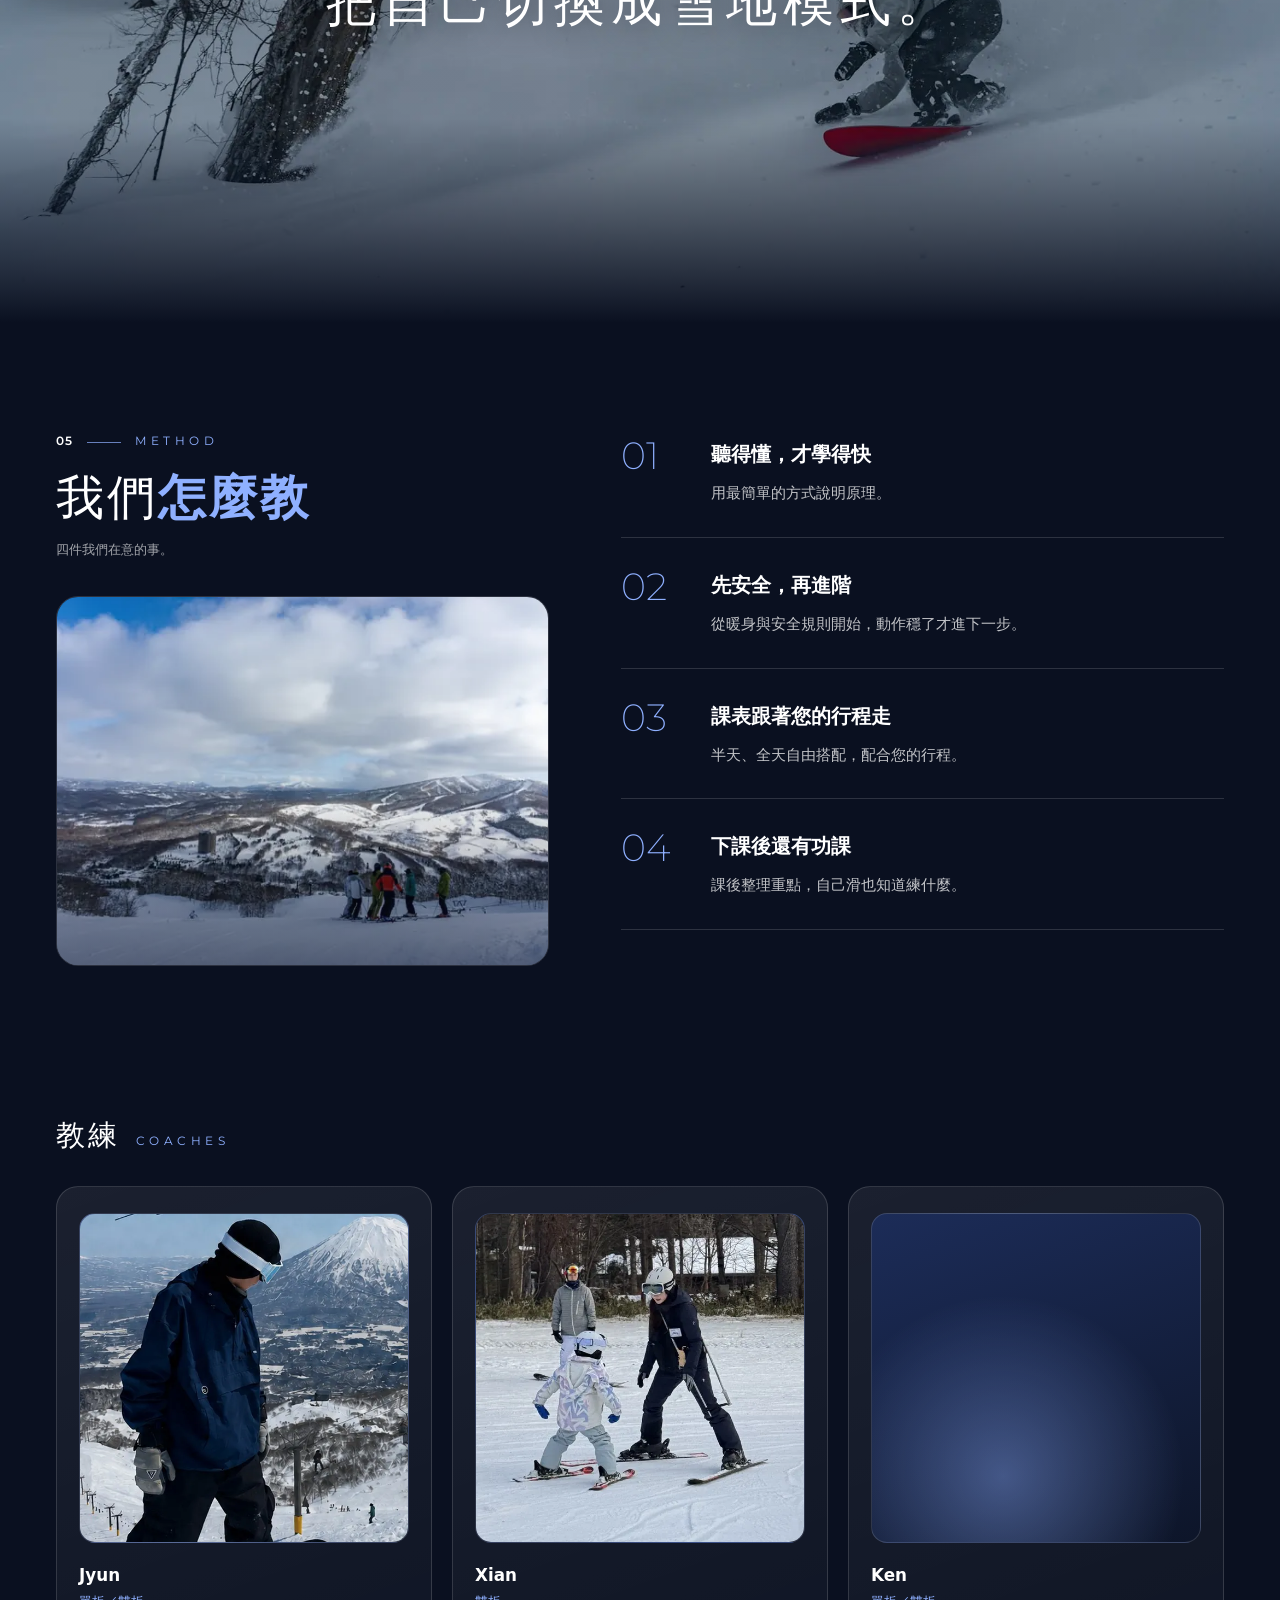
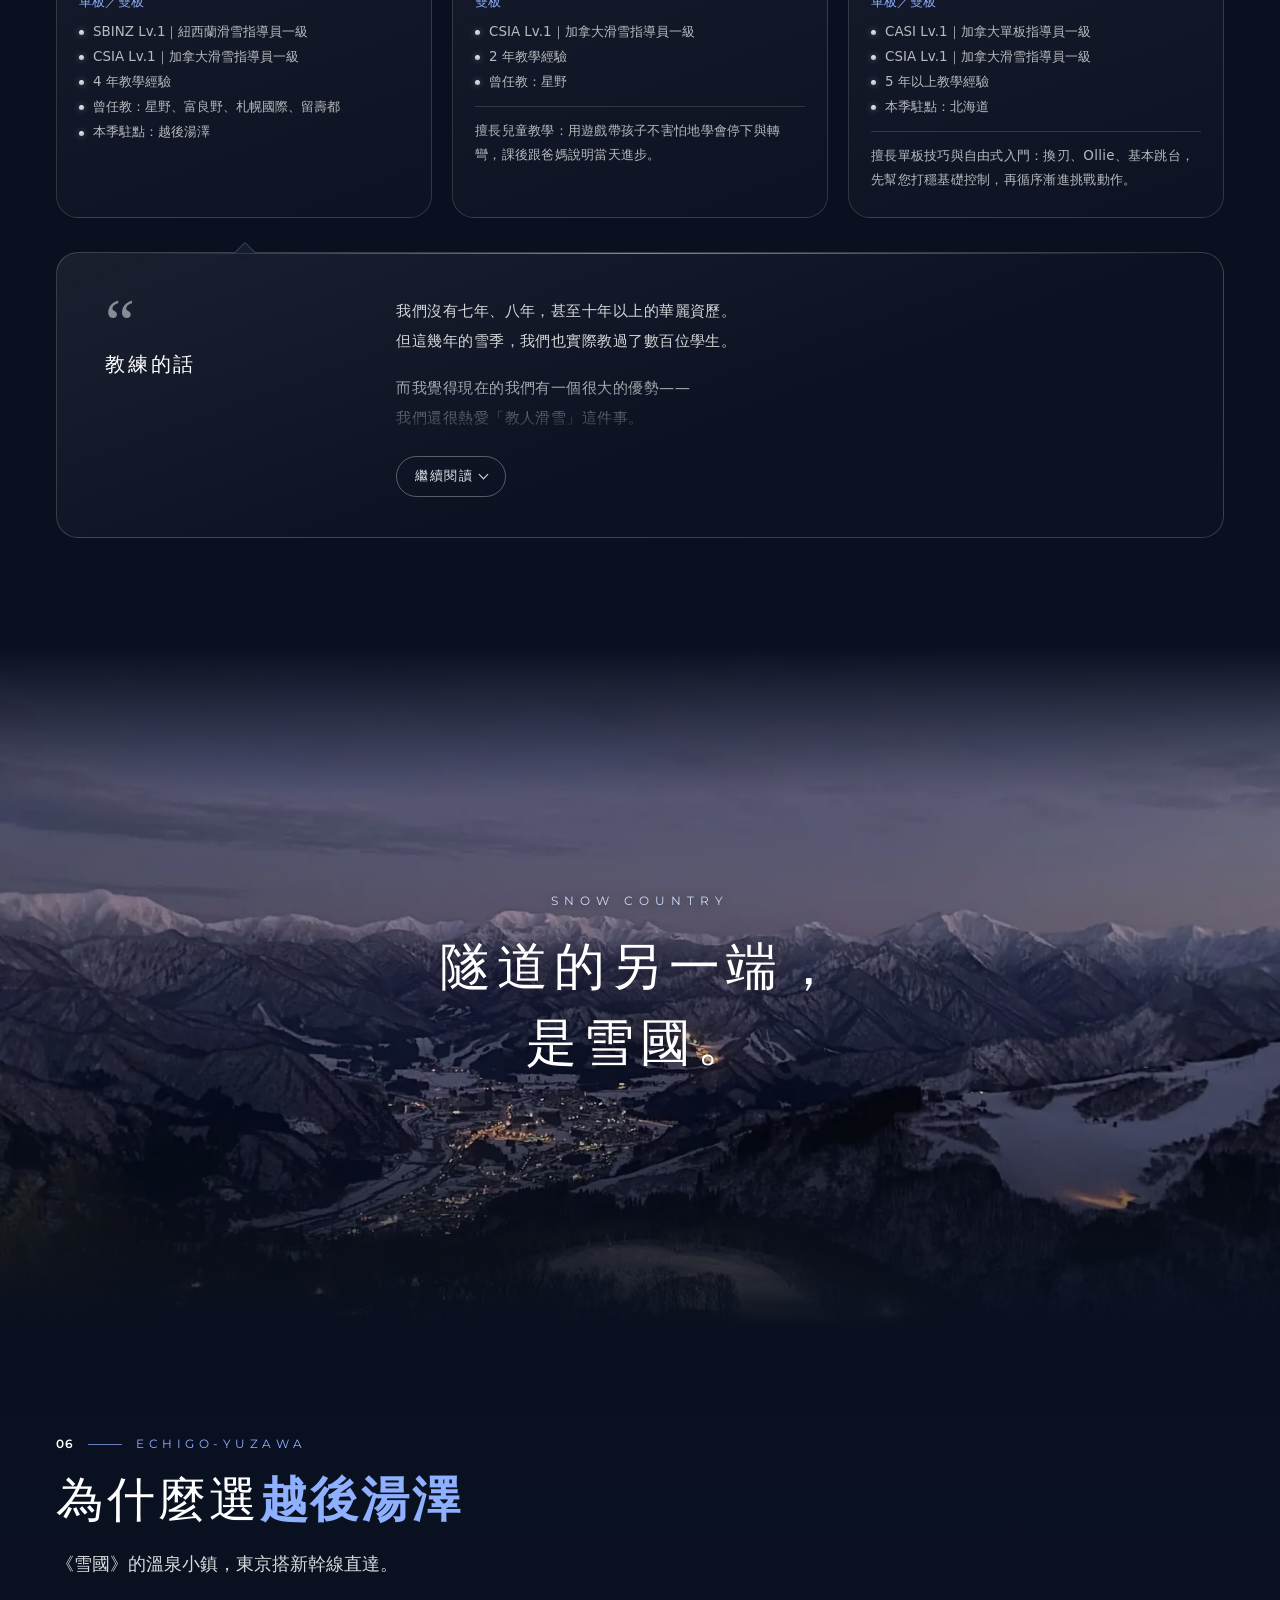
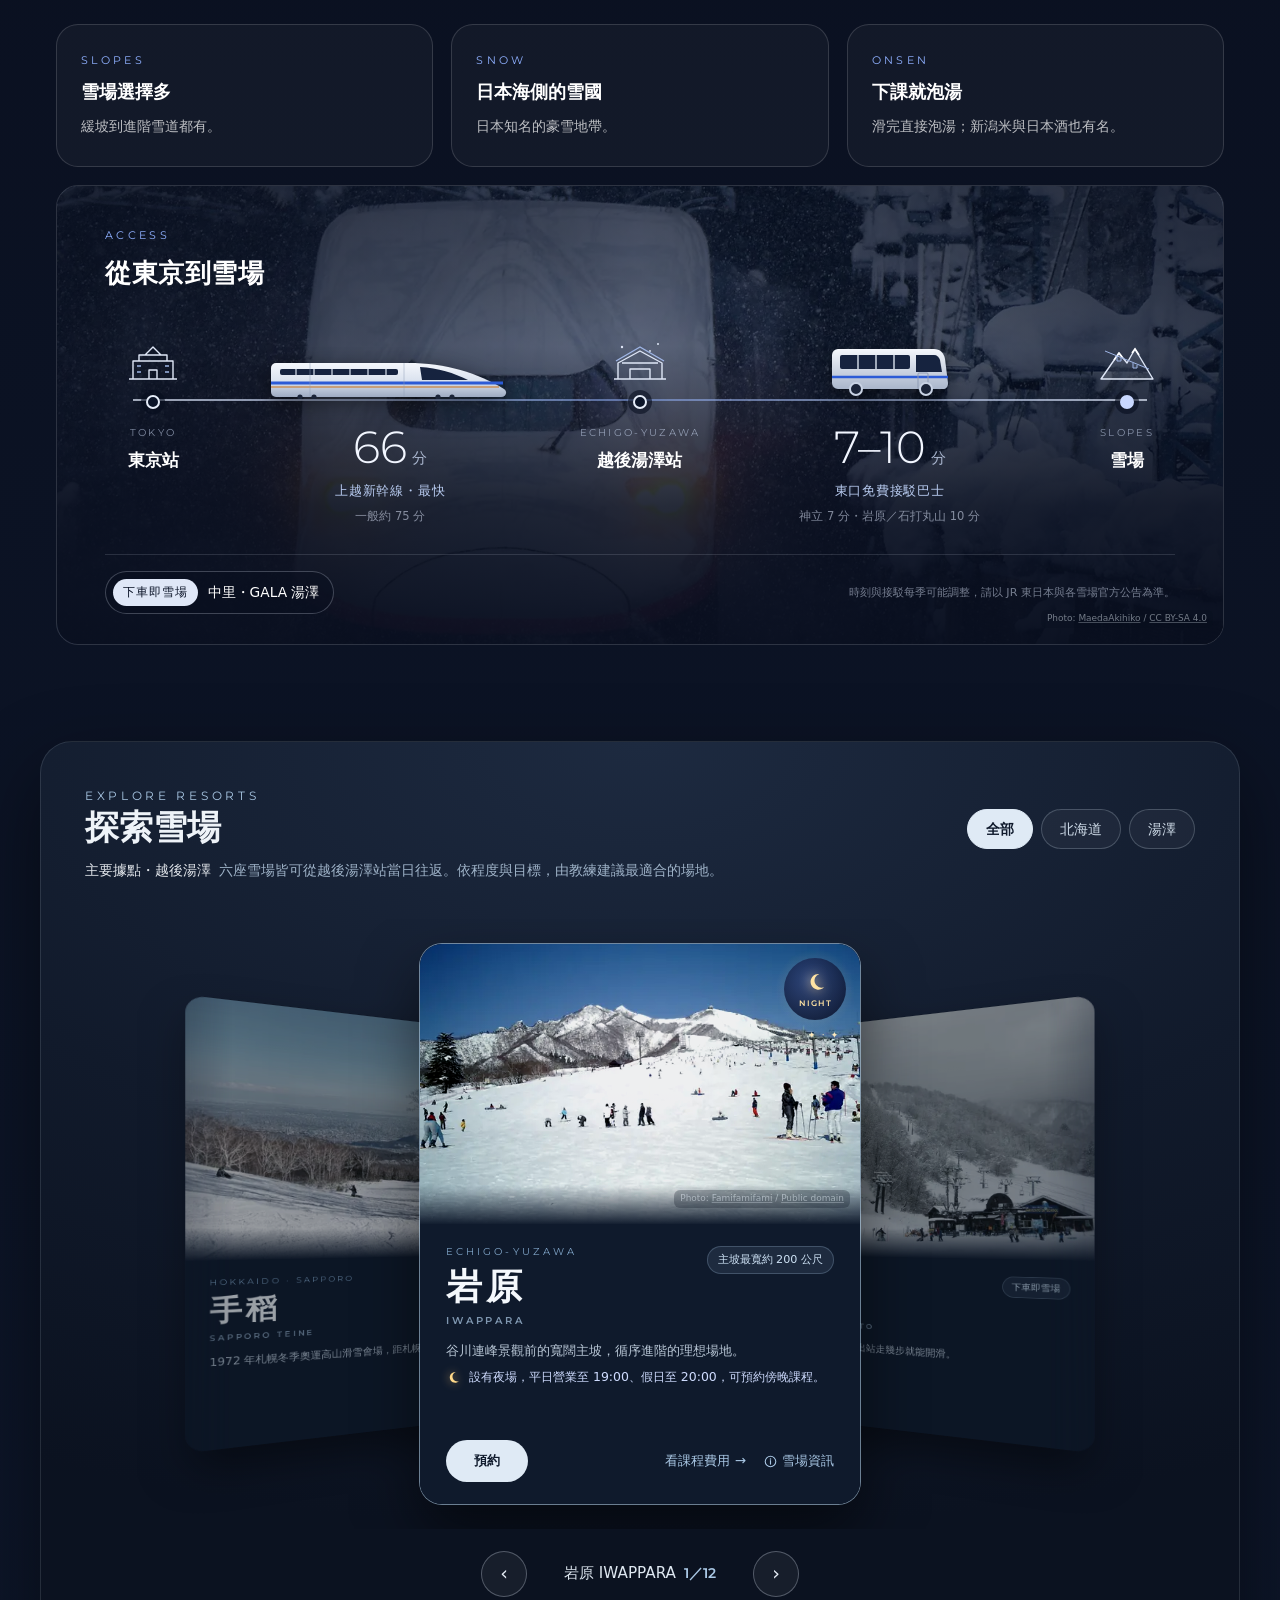
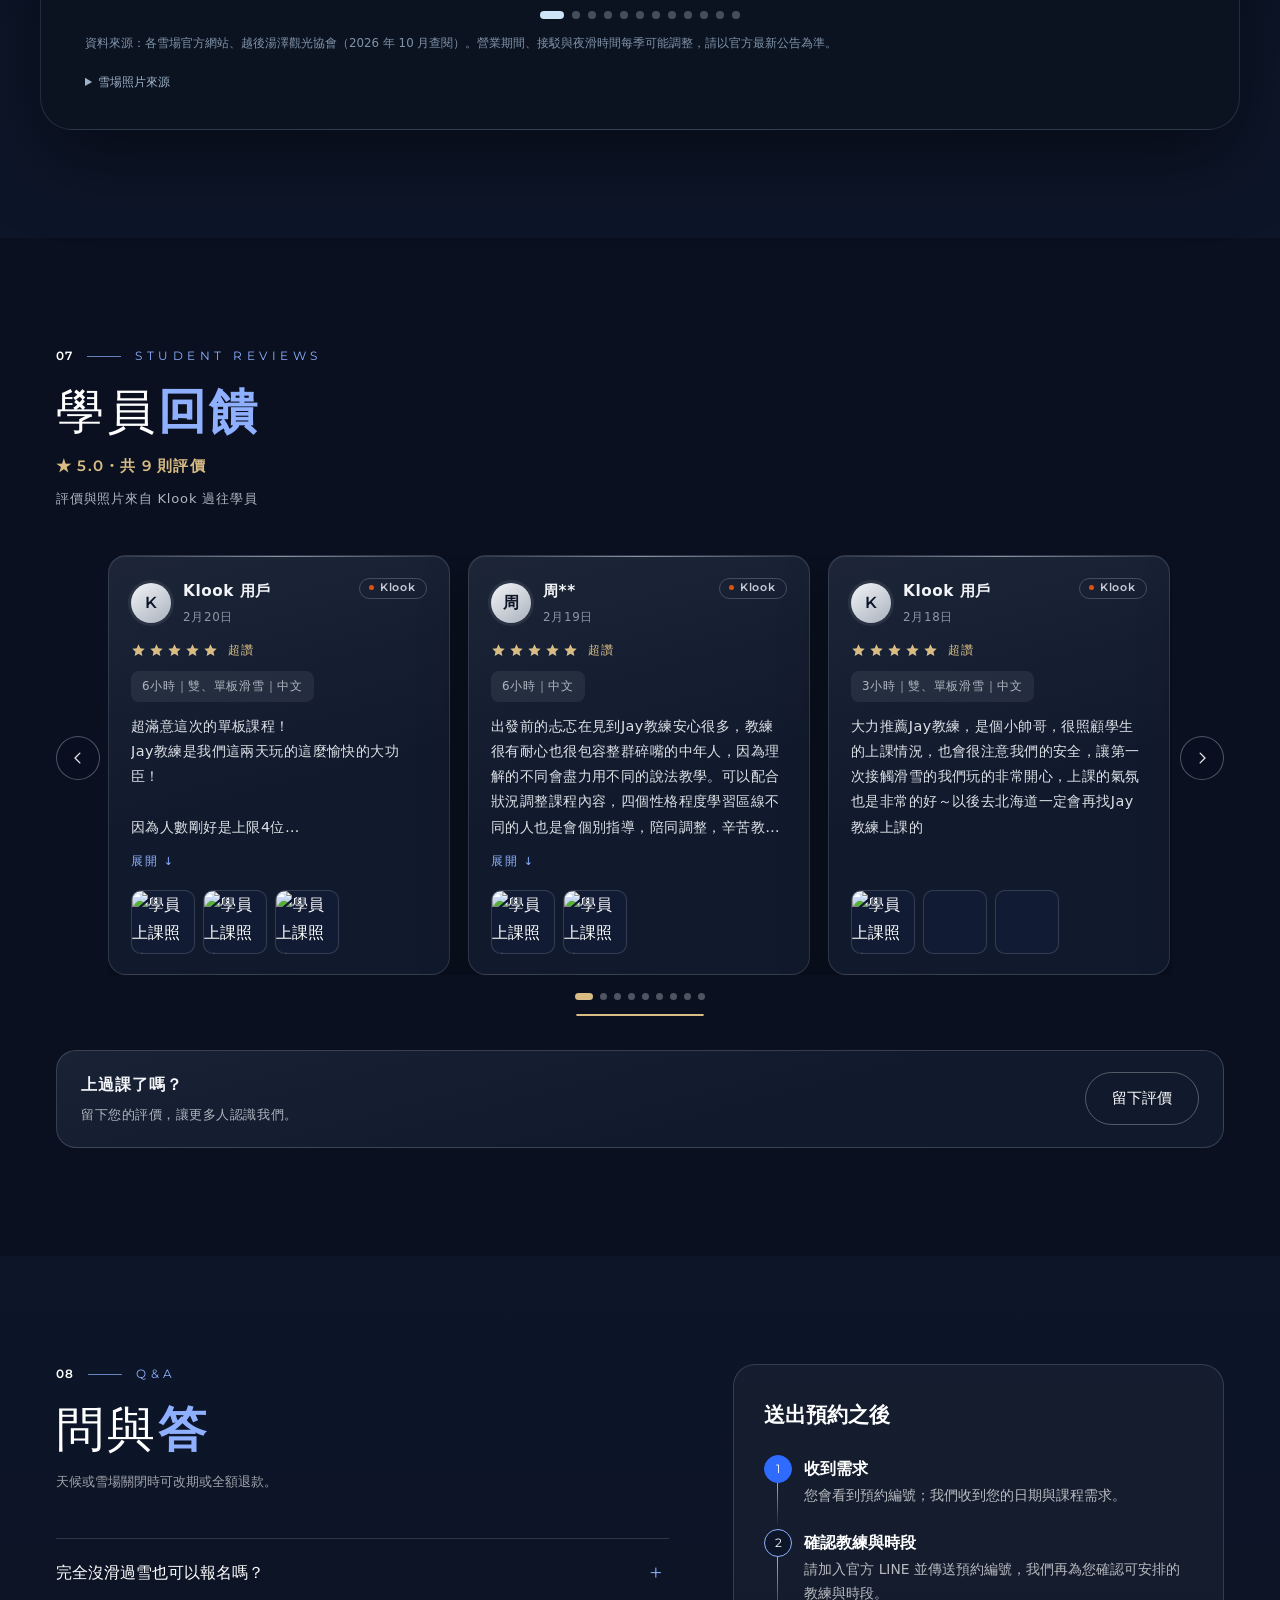
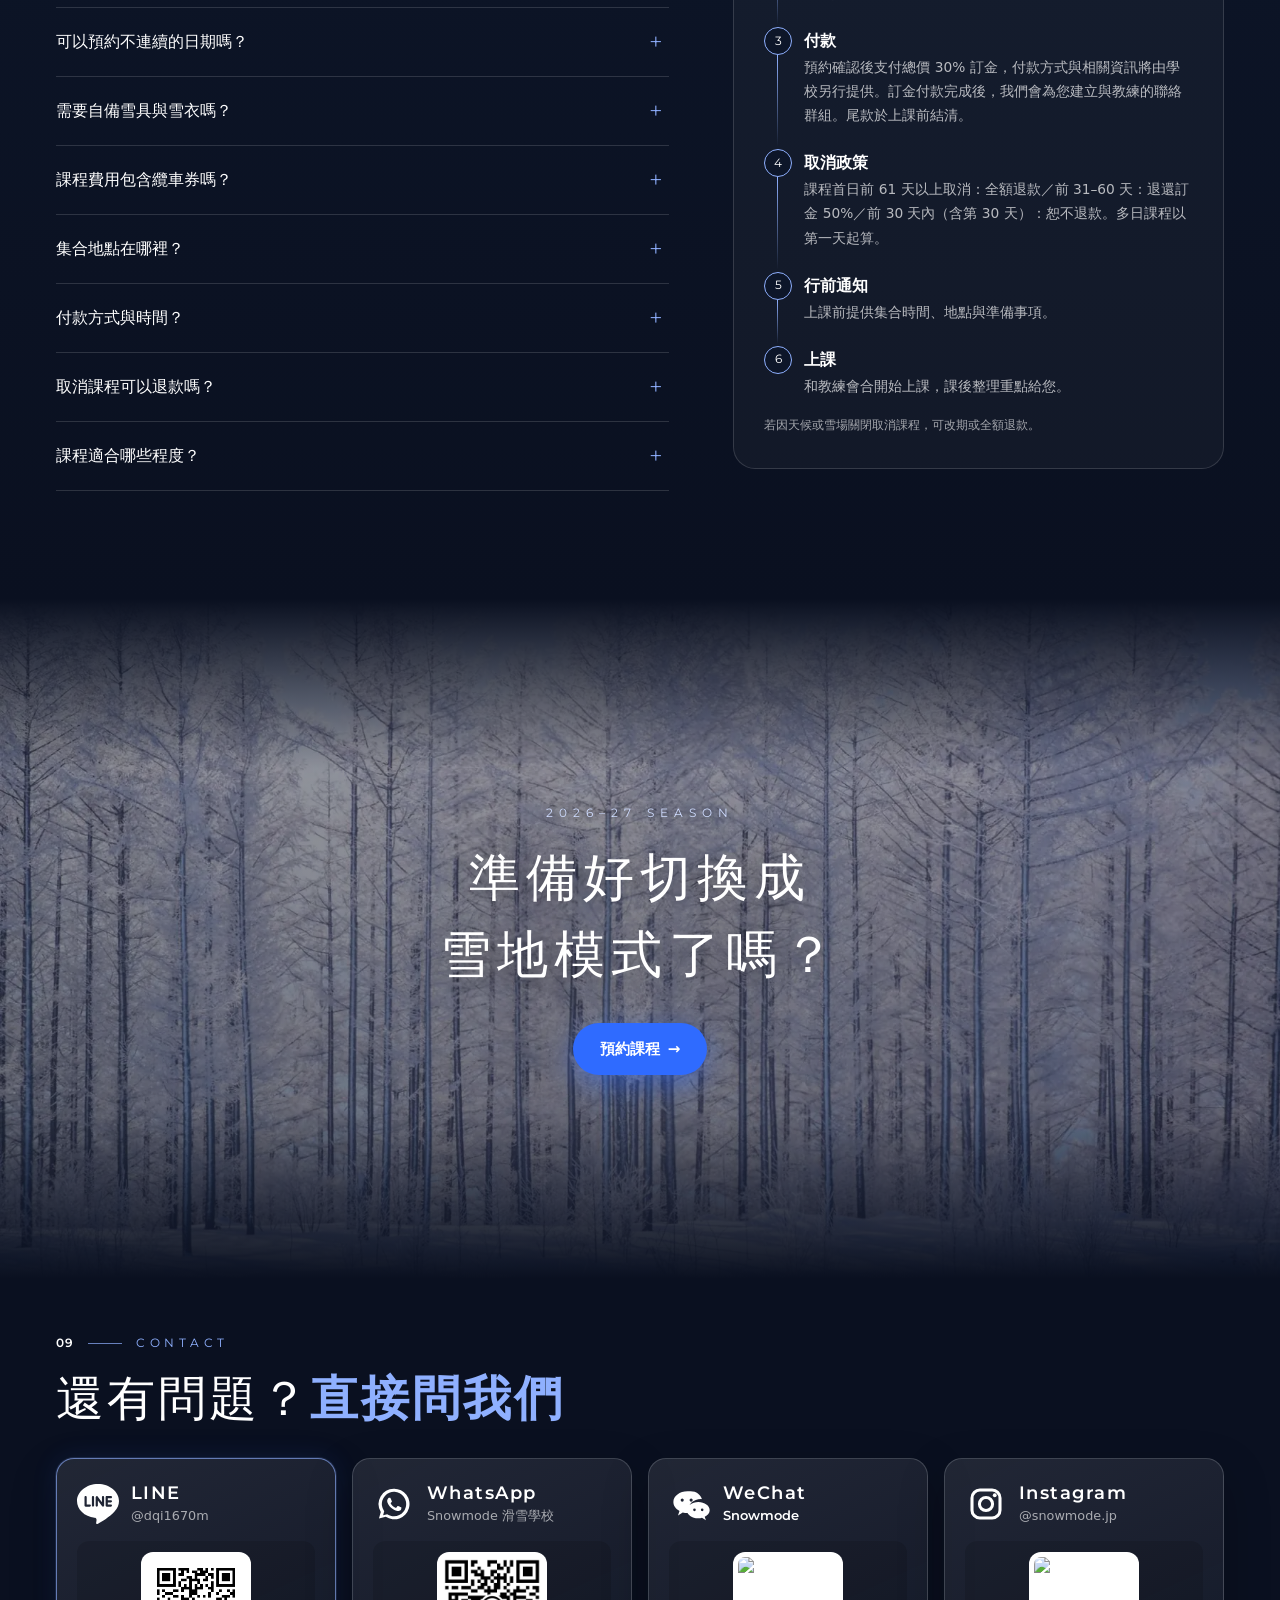
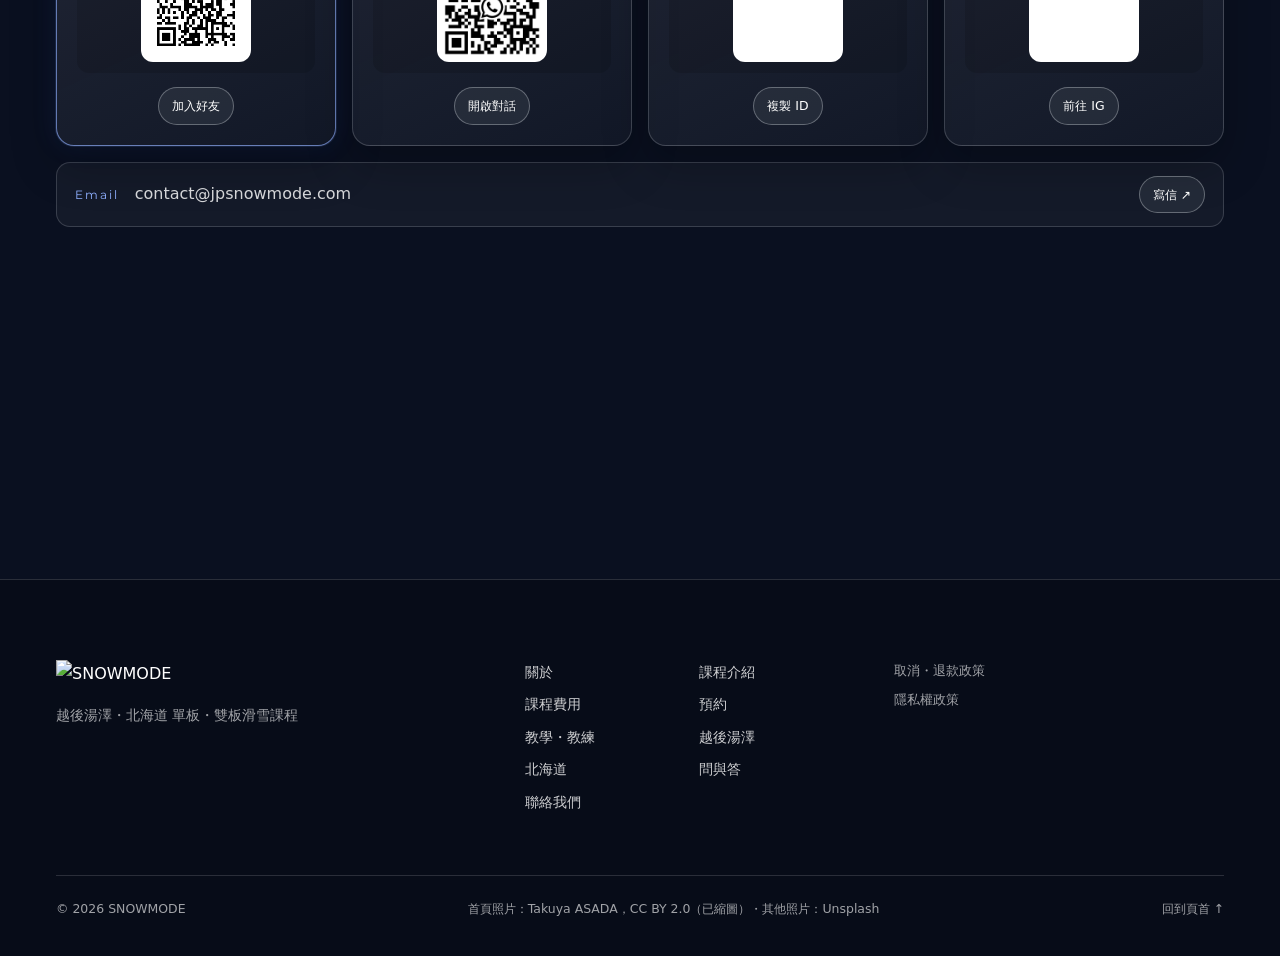
==== commit bea4a3d0: "Reviews: add auto-carousel layout (CONFIG.reviewLayout carousel|marquee|grid); cache hero52/kn28" ====
--- a/index.html
+++ b/index.html
@@ -45,7 +45,7 @@
 <link href="https://fonts.googleapis.com/css2?family=Montserrat:wght@200;300;400;600;700&display=swap" rel="stylesheet">
 <link rel="preload" as="image" type="image/webp" href="img/hero-m-opt5.webp" media="(max-width:640px)" fetchpriority="high">
 <link rel="preload" as="image" type="image/webp" href="img/hero-yuzawa-1920.webp" media="(min-width:641px)" fetchpriority="high">
-<link rel="stylesheet" href="style.css?v=hero51">
+<link rel="stylesheet" href="style.css?v=hero52">
 <link rel="stylesheet" href="hero-snow.css?v=1">
 <link rel="stylesheet" href="resort-carousel.css?v=16">
 </head>
@@ -1019,6 +1019,7 @@
       <p class="rv-swipe" aria-hidden="true">左右滑動查看更多評價</p>
     </header>
     <div class="rv-mq" hidden></div>
+    <div class="rv-car" hidden></div>
     <ul class="rv-row">
         <li class="rv-card">
           <div class="rv-top">
--- a/style.css
+++ b/style.css
@@ -1960,3 +1960,51 @@
 @media (prefers-reduced-motion:reduce){
   .rv-mq-track{animation:none!important}
 }
+
+/* ===== reviews carousel (CONFIG.reviewLayout = 'carousel') ===== */
+.reviews.rv-is-car .rv-row,
+.reviews.rv-is-car .rv-all-wrap,
+.reviews.rv-is-car .rv-swipe{display:none!important}
+.rv-car{position:relative;margin:8px 0 4px;padding:0 52px}
+.rv-car[hidden]{display:none}
+.rv-car-viewport{overflow:hidden;touch-action:pan-y}
+.rv-car-track{display:flex;gap:18px;align-items:stretch;will-change:transform}
+.rv-car .rv-card{min-width:0;padding:22px 22px 20px;border-radius:18px;transform:none}
+@media (hover:hover){.rv-car .rv-card:hover{transform:none;border-color:rgba(226,230,235,.28)}}
+.rv-car .rv-card::after{display:none}
+.rv-car .rv-rate{margin-top:12px}
+.rv-car .rv-body{margin-top:12px}
+.rv-car .rv-text{font-size:.9rem;line-height:1.75;-webkit-line-clamp:5;line-clamp:5}
+.rv-car .rv-body.open .rv-text{display:block;-webkit-line-clamp:unset;line-clamp:none;overflow:visible}
+.rv-car .rv-pics{flex-wrap:nowrap;overflow:hidden;margin-top:auto;padding-top:16px}
+.rv-car .rv-pics img{width:64px;height:64px;flex:none;border-radius:10px}
+.rv-car .rv-pics img:nth-child(n+4){display:none}
+.rv-car-btn{position:absolute;top:calc(50% - 28px);z-index:2;width:44px;height:44px;margin-top:-22px;padding:0;border-radius:50%;
+  border:1px solid rgba(226,230,235,.32);background:rgba(10,16,32,.78);color:#E2E6EB;display:grid;place-items:center;cursor:pointer;
+  backdrop-filter:blur(8px);transition:border-color .2s,background .2s}
+.rv-car-btn svg{width:18px;height:18px;display:block}
+.rv-car-btn.prev{left:0}
+.rv-car-btn.next{right:0}
+.rv-car-btn:hover{border-color:#fff;background:rgba(10,16,32,.92)}
+.rv-car-btn:focus-visible{outline:2px solid var(--blue-2);outline-offset:3px}
+.rv-car-nav{display:flex;justify-content:center;margin-top:18px}
+.rv-car-dots{display:flex;flex-wrap:wrap;justify-content:center;gap:7px;padding:0 8px}
+.rv-car-dot{width:7px;height:7px;padding:0;border:0;border-radius:999px;background:rgba(226,230,235,.32);cursor:pointer;transition:width .3s,background .3s}
+.rv-car-dot.on{width:18px;background:#D8BC84}
+.rv-car-dot:focus-visible{outline:2px solid var(--blue-2);outline-offset:3px}
+.rv-car-progress{width:128px;height:2px;margin:14px auto 0;border-radius:99px;background:rgba(226,230,235,.1);overflow:hidden}
+.rv-car-progress[hidden]{display:none}
+.rv-car-progress i{display:block;height:100%;width:100%;border-radius:inherit;background:#D8BC84;transform:scaleX(0);transform-origin:left;animation:rvCarProg 4s linear forwards}
+@keyframes rvCarProg{from{transform:scaleX(0)}to{transform:scaleX(1)}}
+@media (max-width:640px){
+  .rv-car{margin-top:4px;margin-left:calc(-1 * var(--pad));margin-right:calc(-1 * var(--pad));padding-left:var(--pad);padding-right:0}
+  .rv-car-viewport{-webkit-mask-image:linear-gradient(90deg,#000 0,#000 calc(100% - 24px),transparent);
+    mask-image:linear-gradient(90deg,#000 0,#000 calc(100% - 24px),transparent)}
+  .rv-car-track{gap:12px}
+  .rv-car .rv-card{padding:18px 16px 16px;border-radius:16px}
+  .rv-car .rv-text{font-size:.88rem;-webkit-line-clamp:4;line-clamp:4}
+  .rv-car .rv-pics img{width:56px;height:56px}
+  .rv-car-btn{display:none}
+  .rv-car-nav,.rv-car-progress{margin-right:var(--pad)}
+  .rv-car-nav{margin-top:14px}
+}
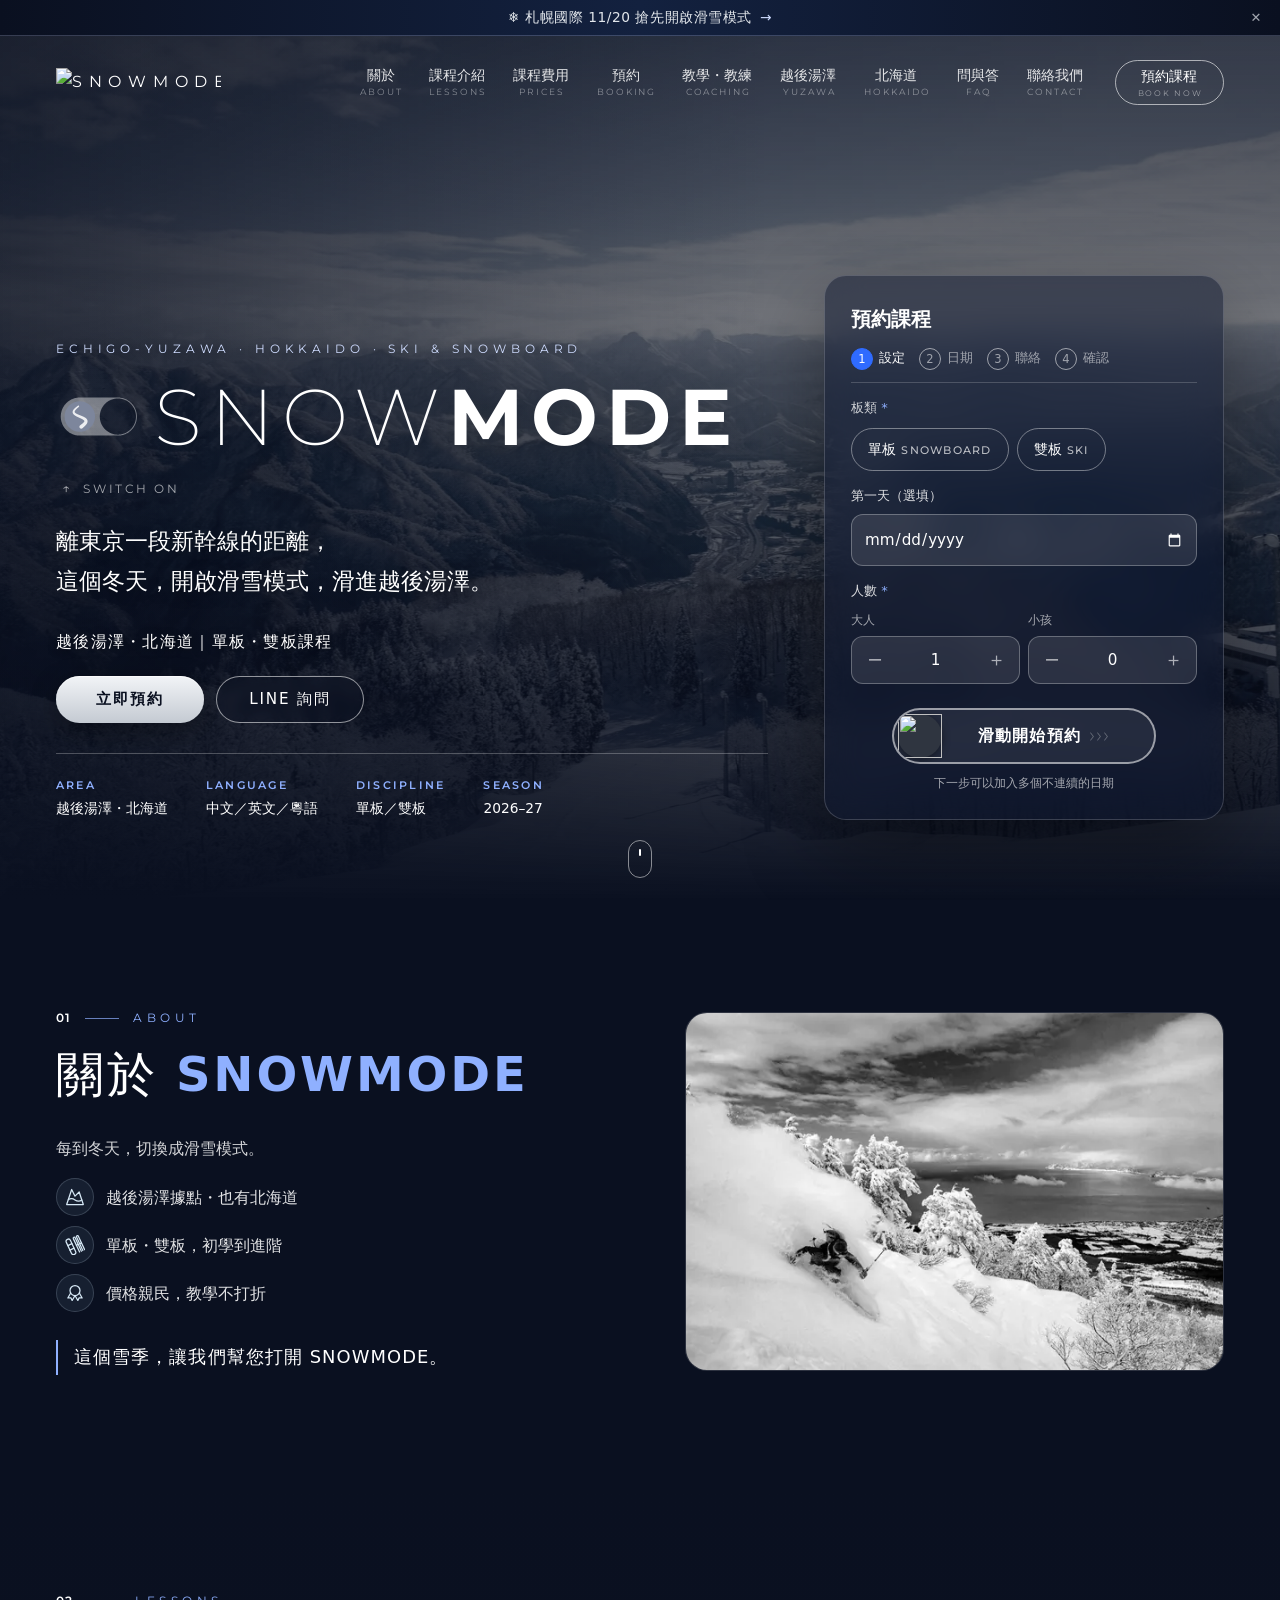
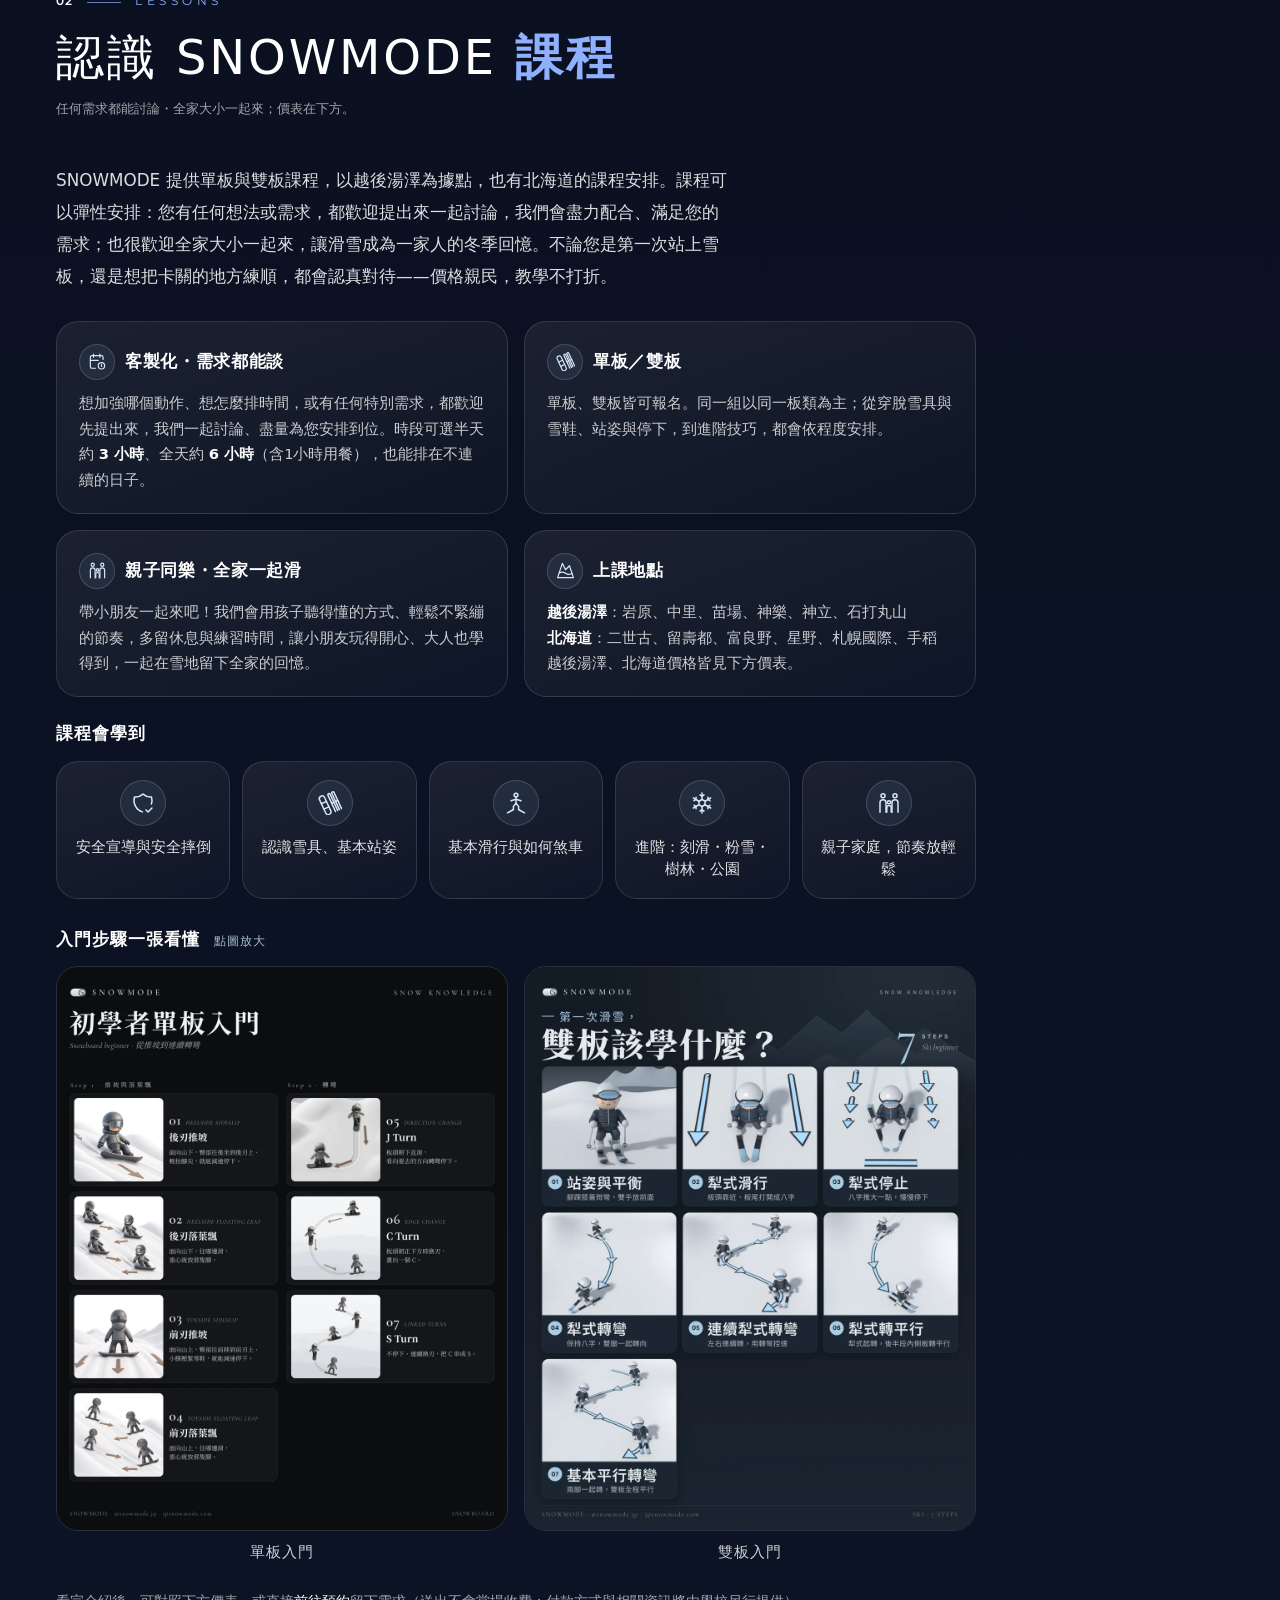
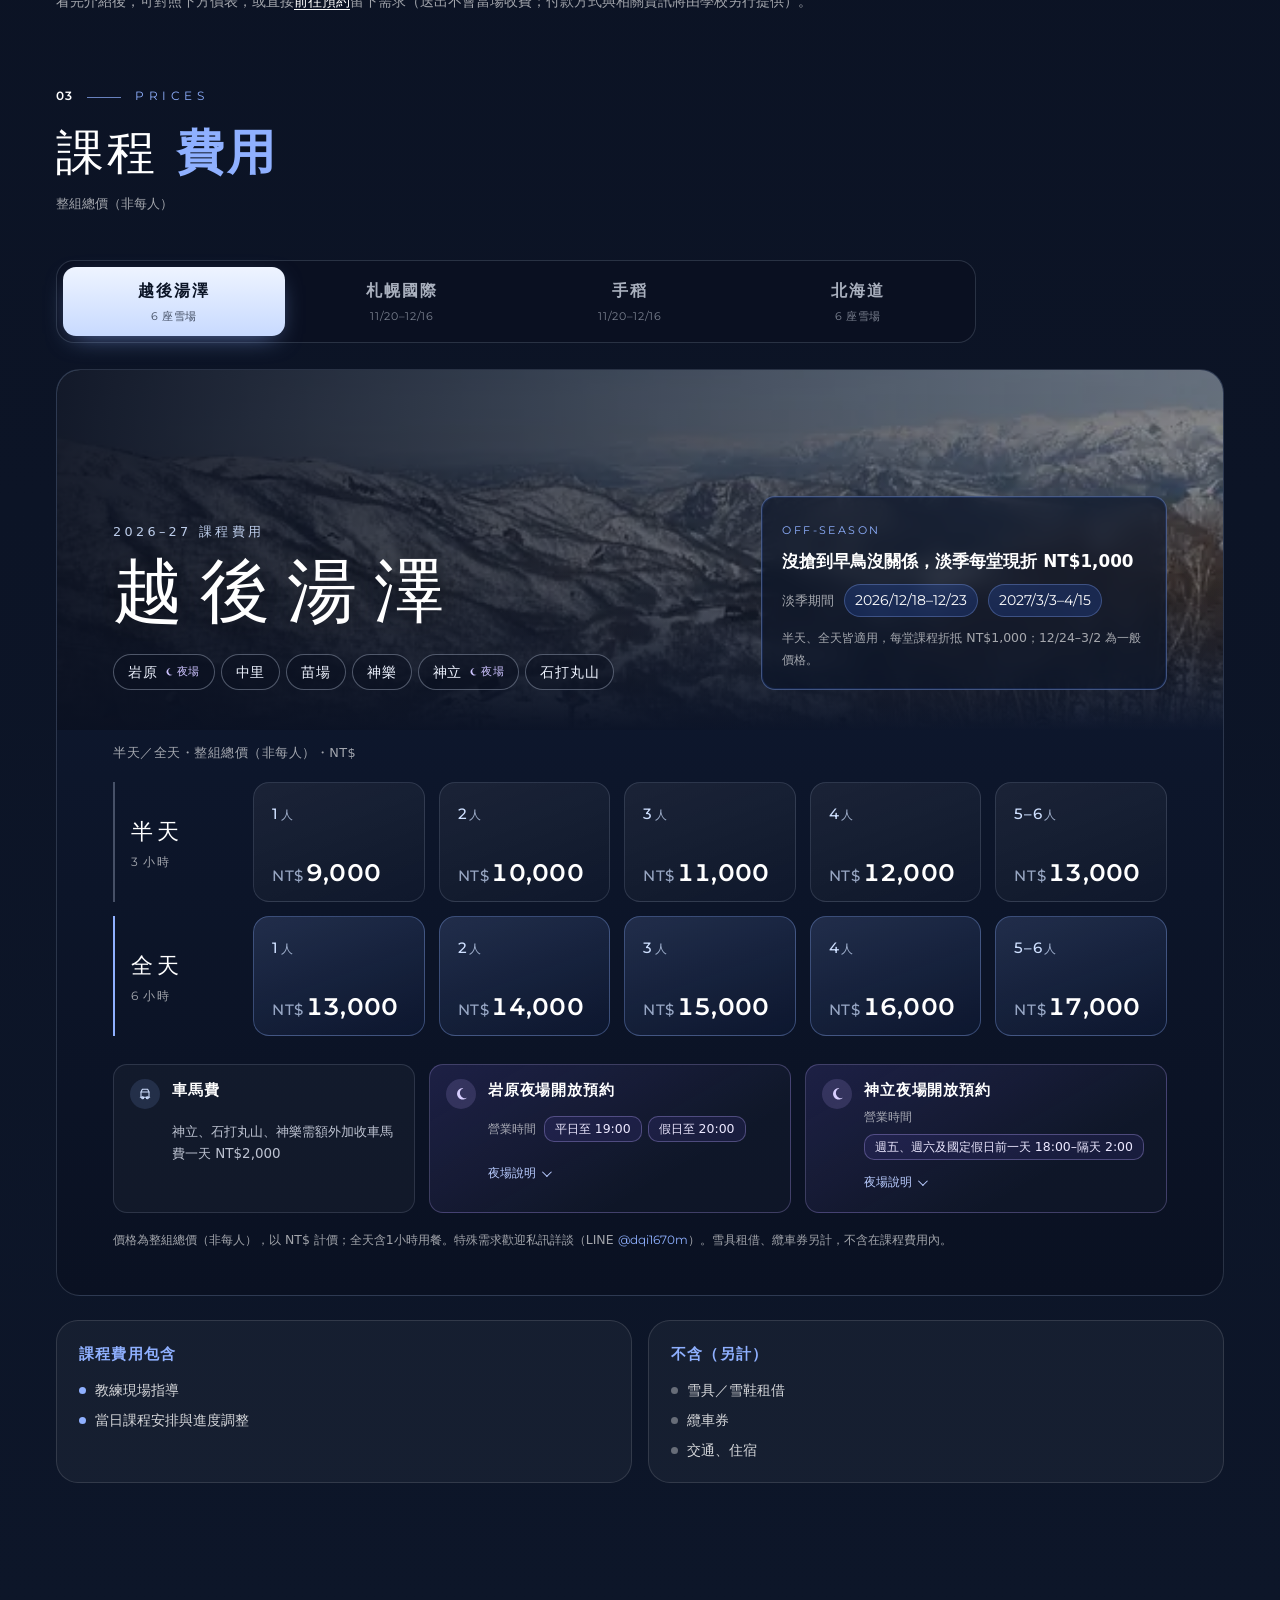
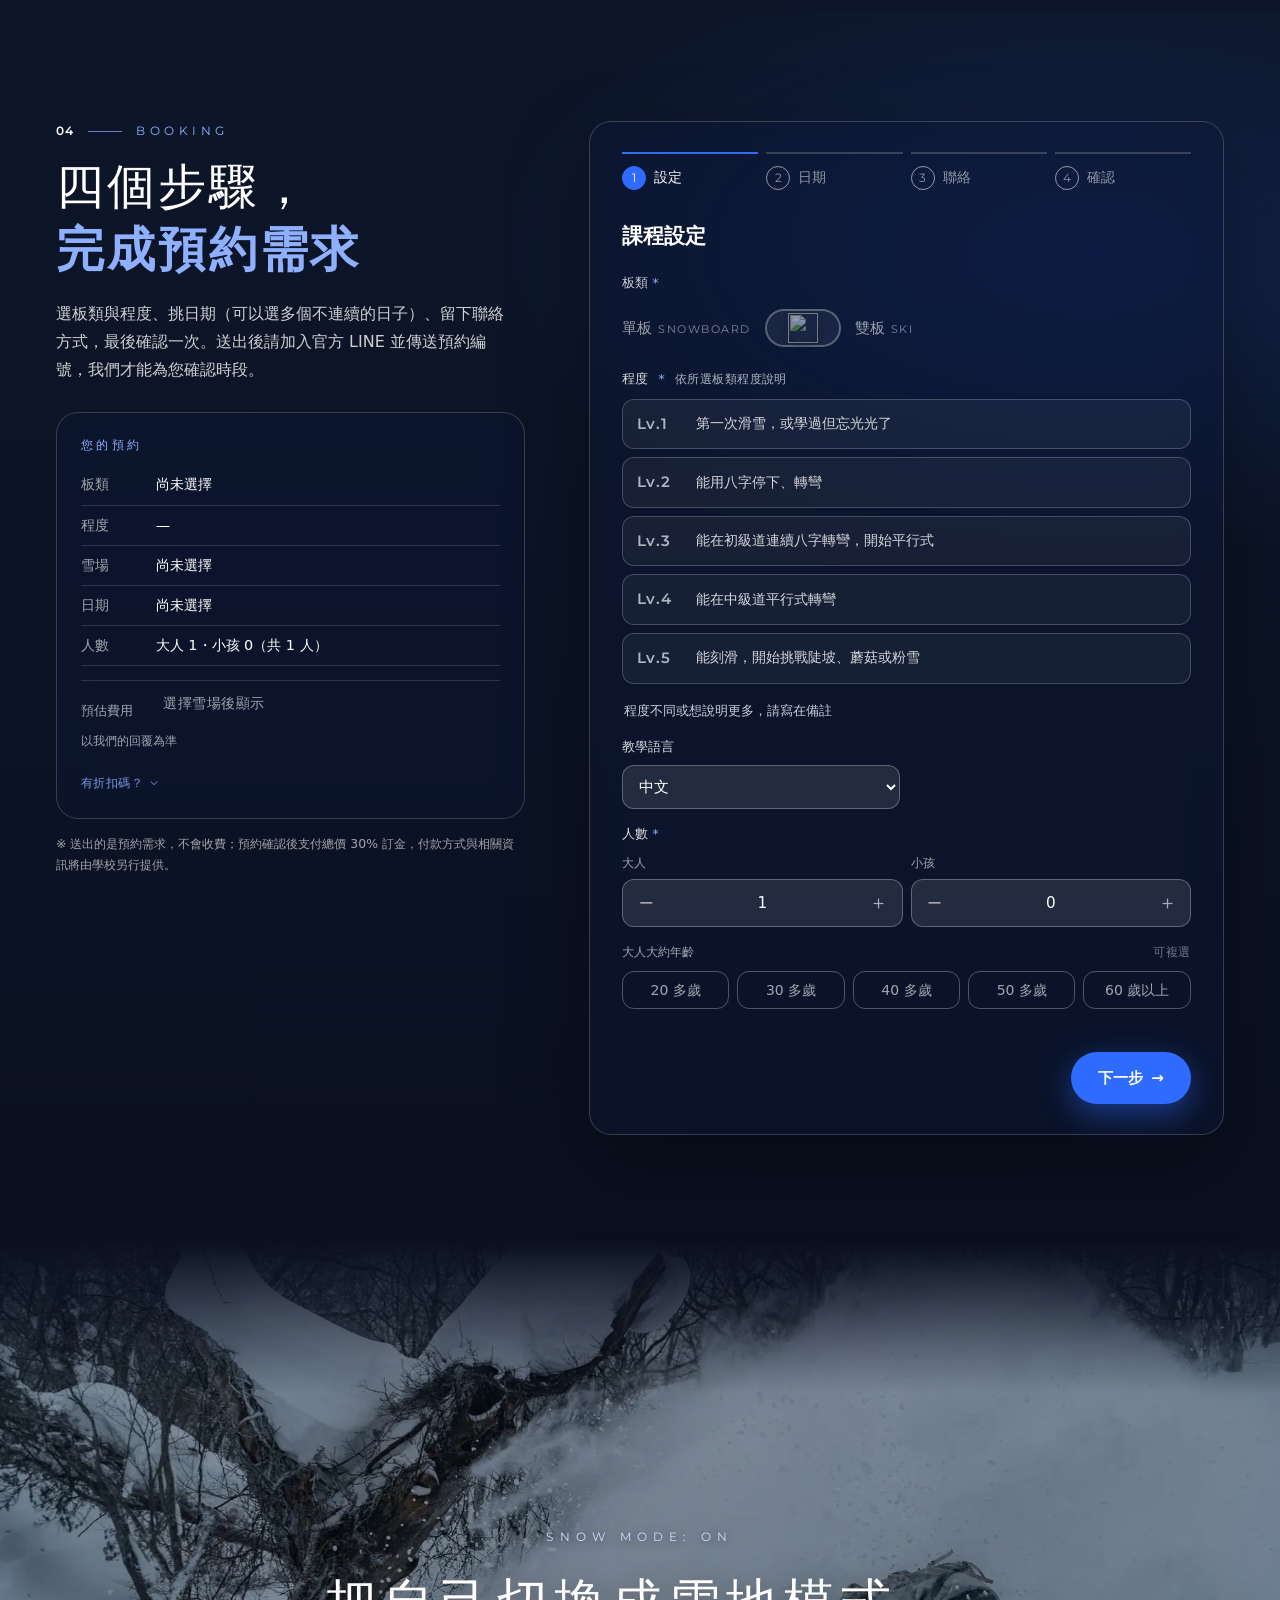
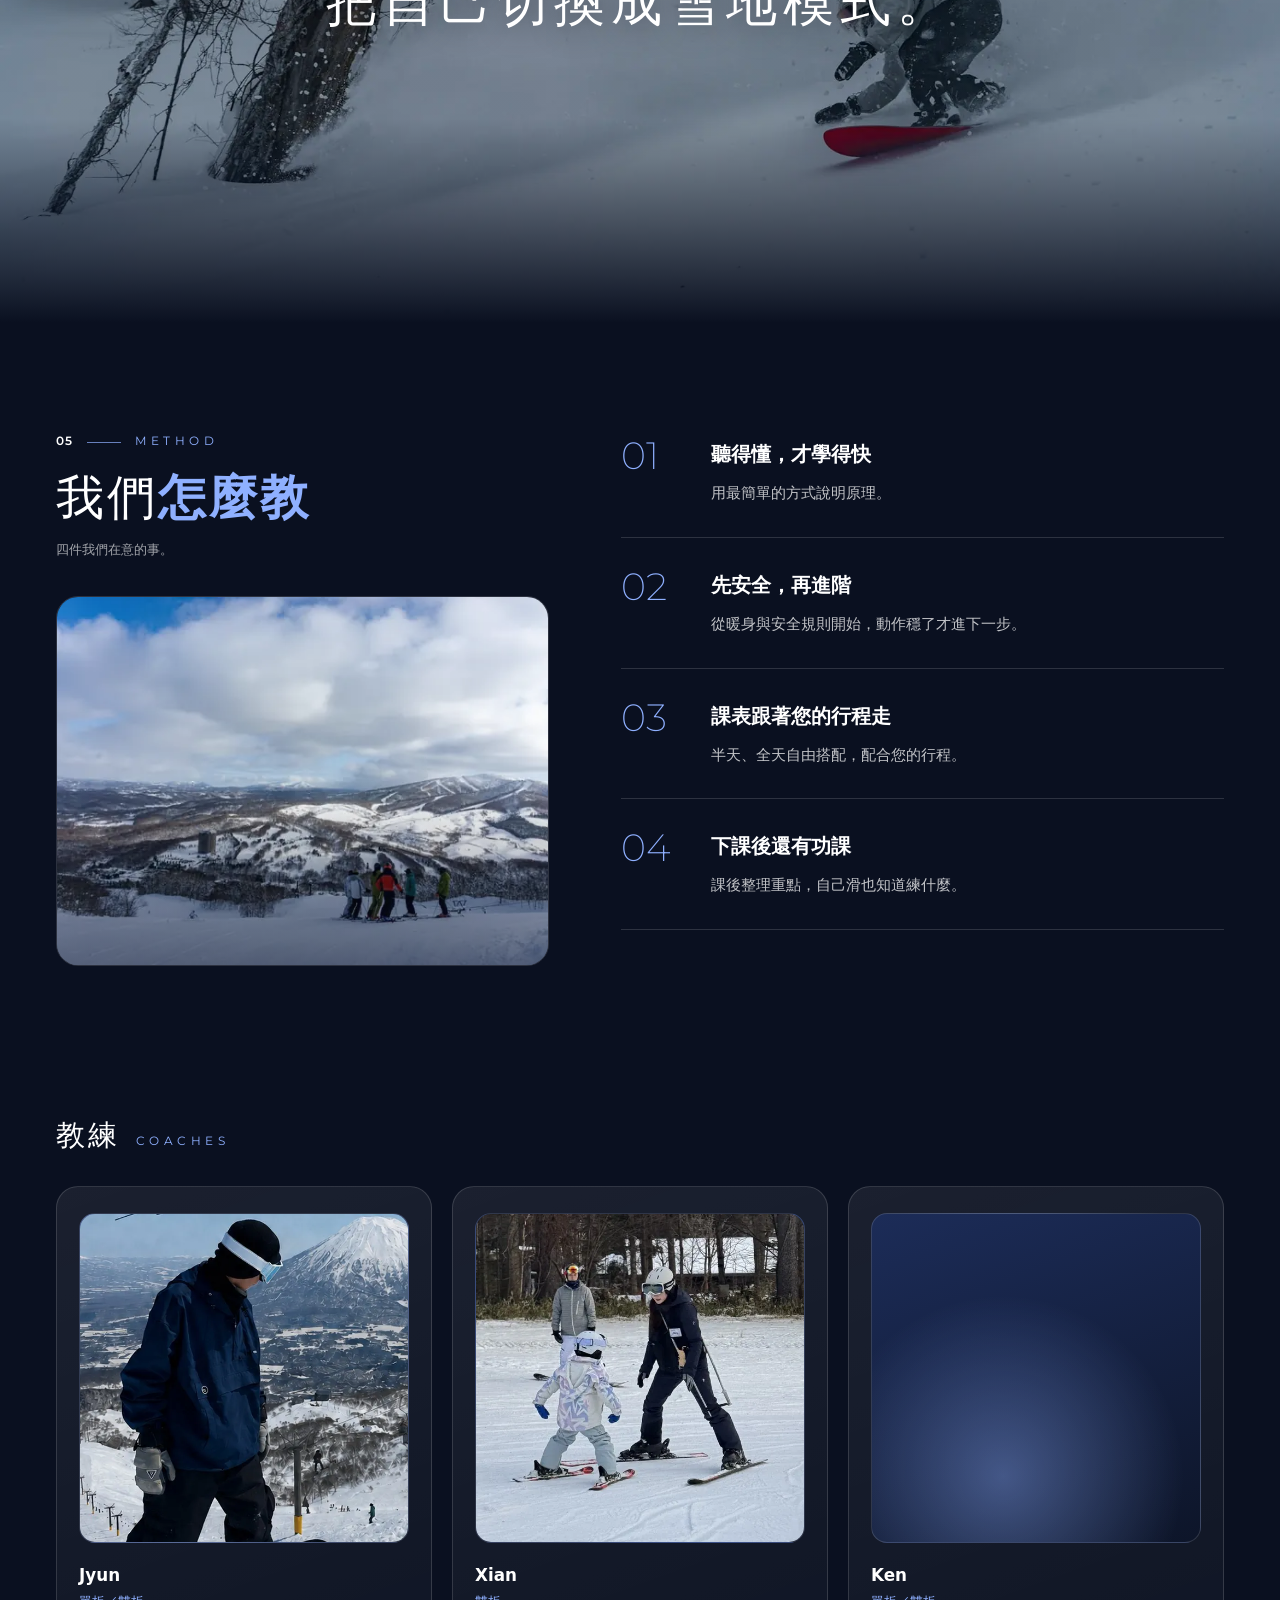
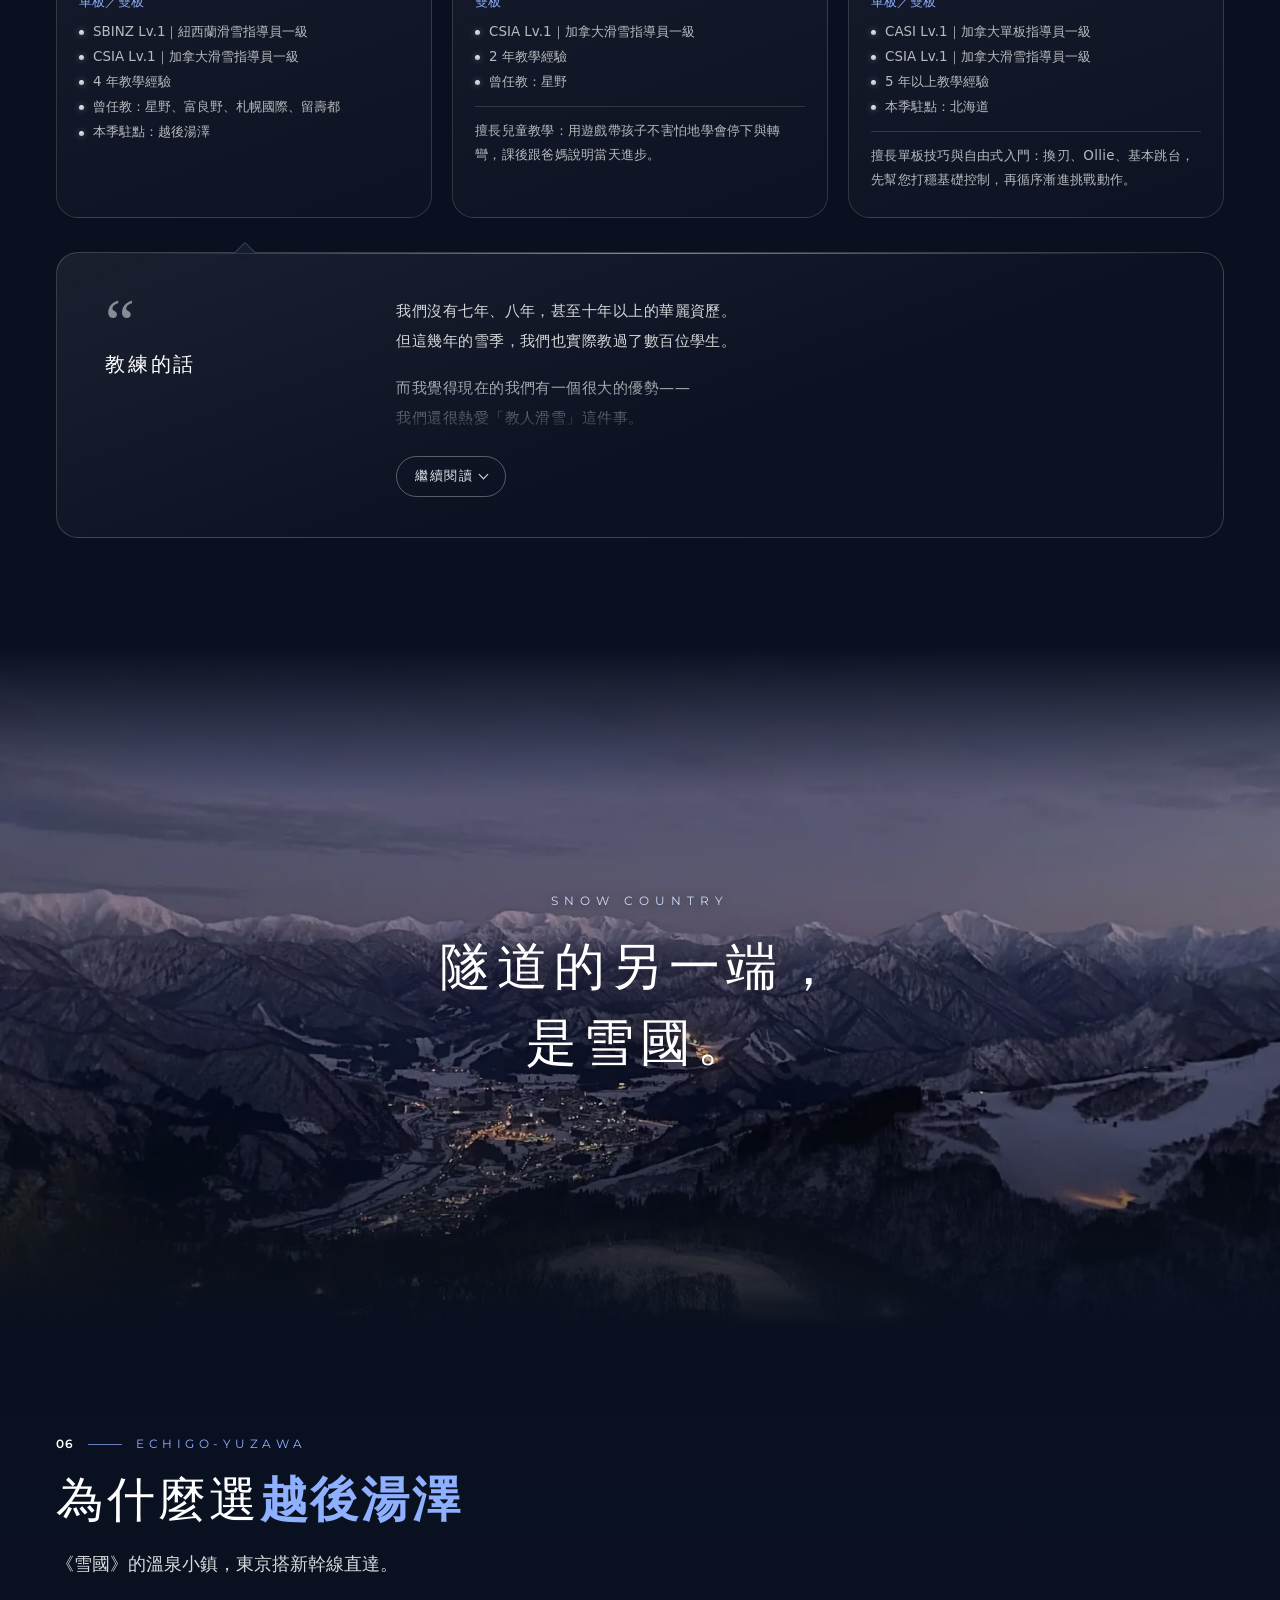
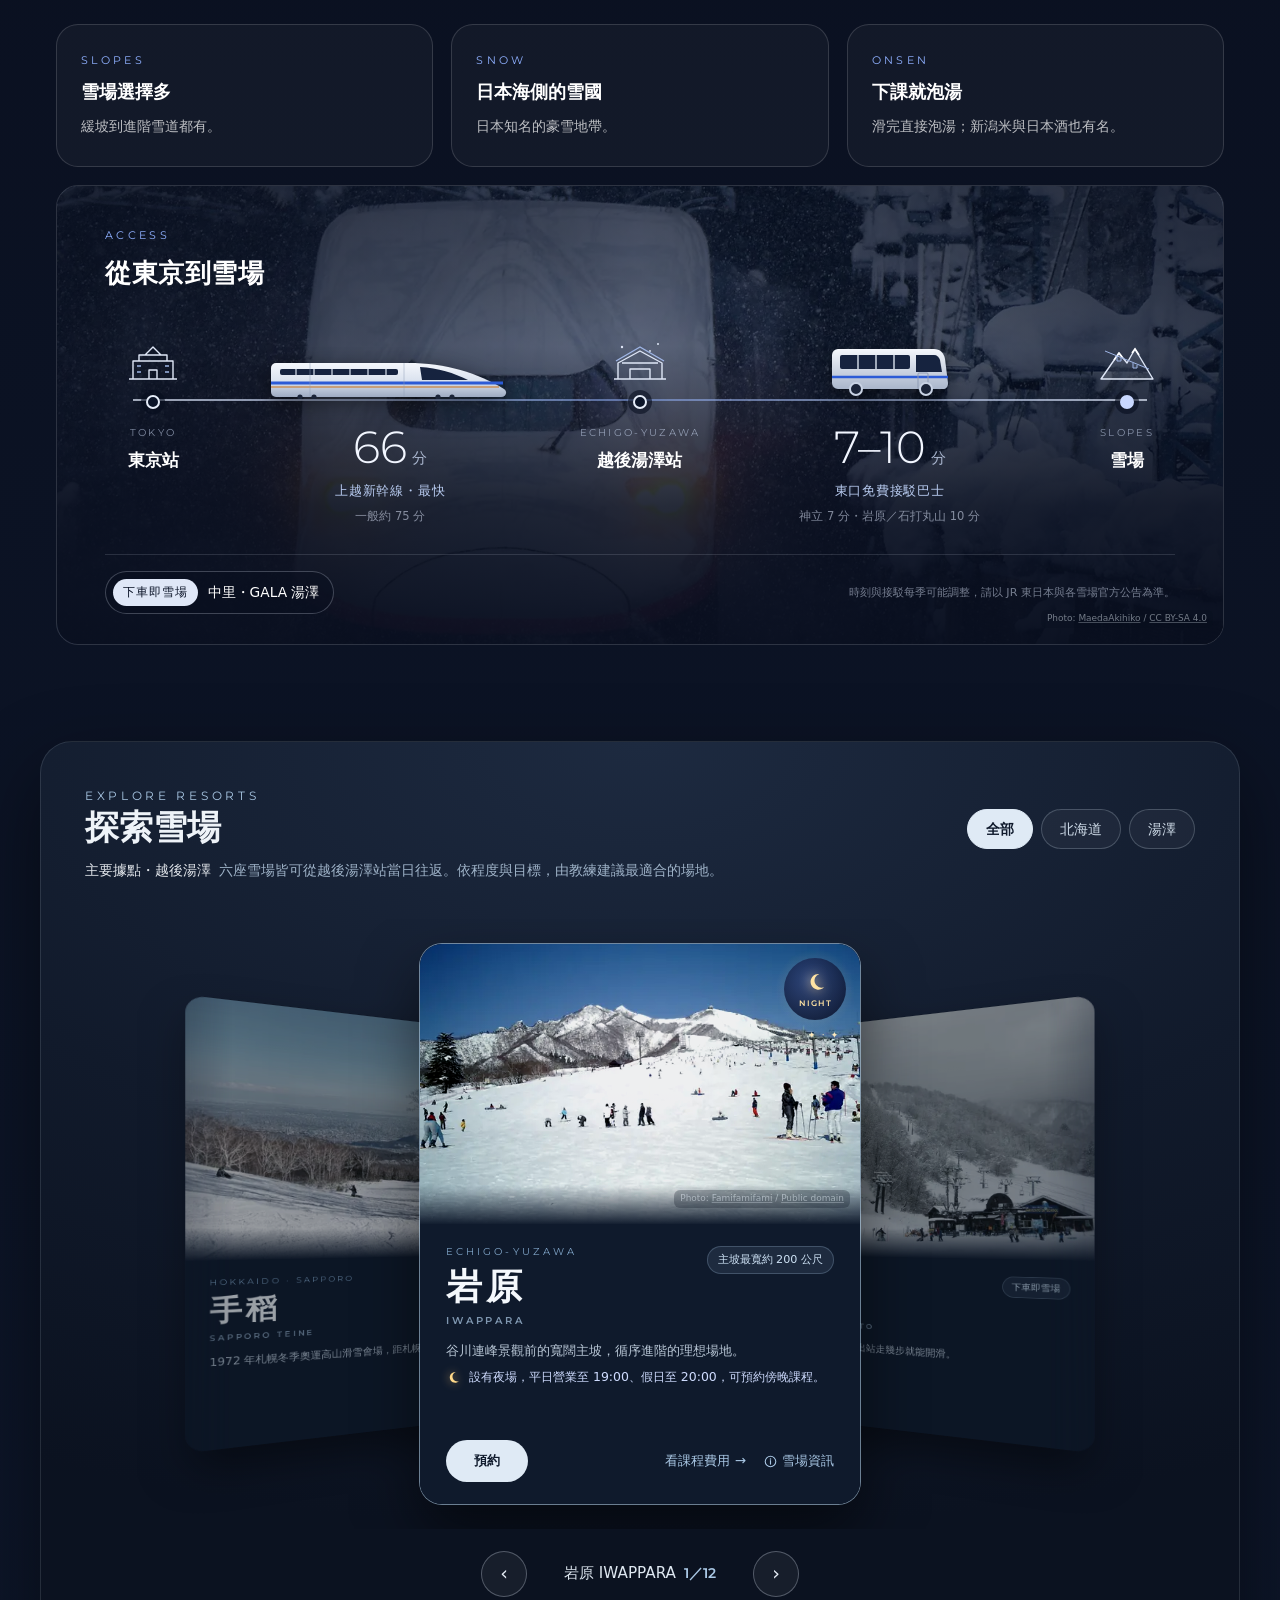
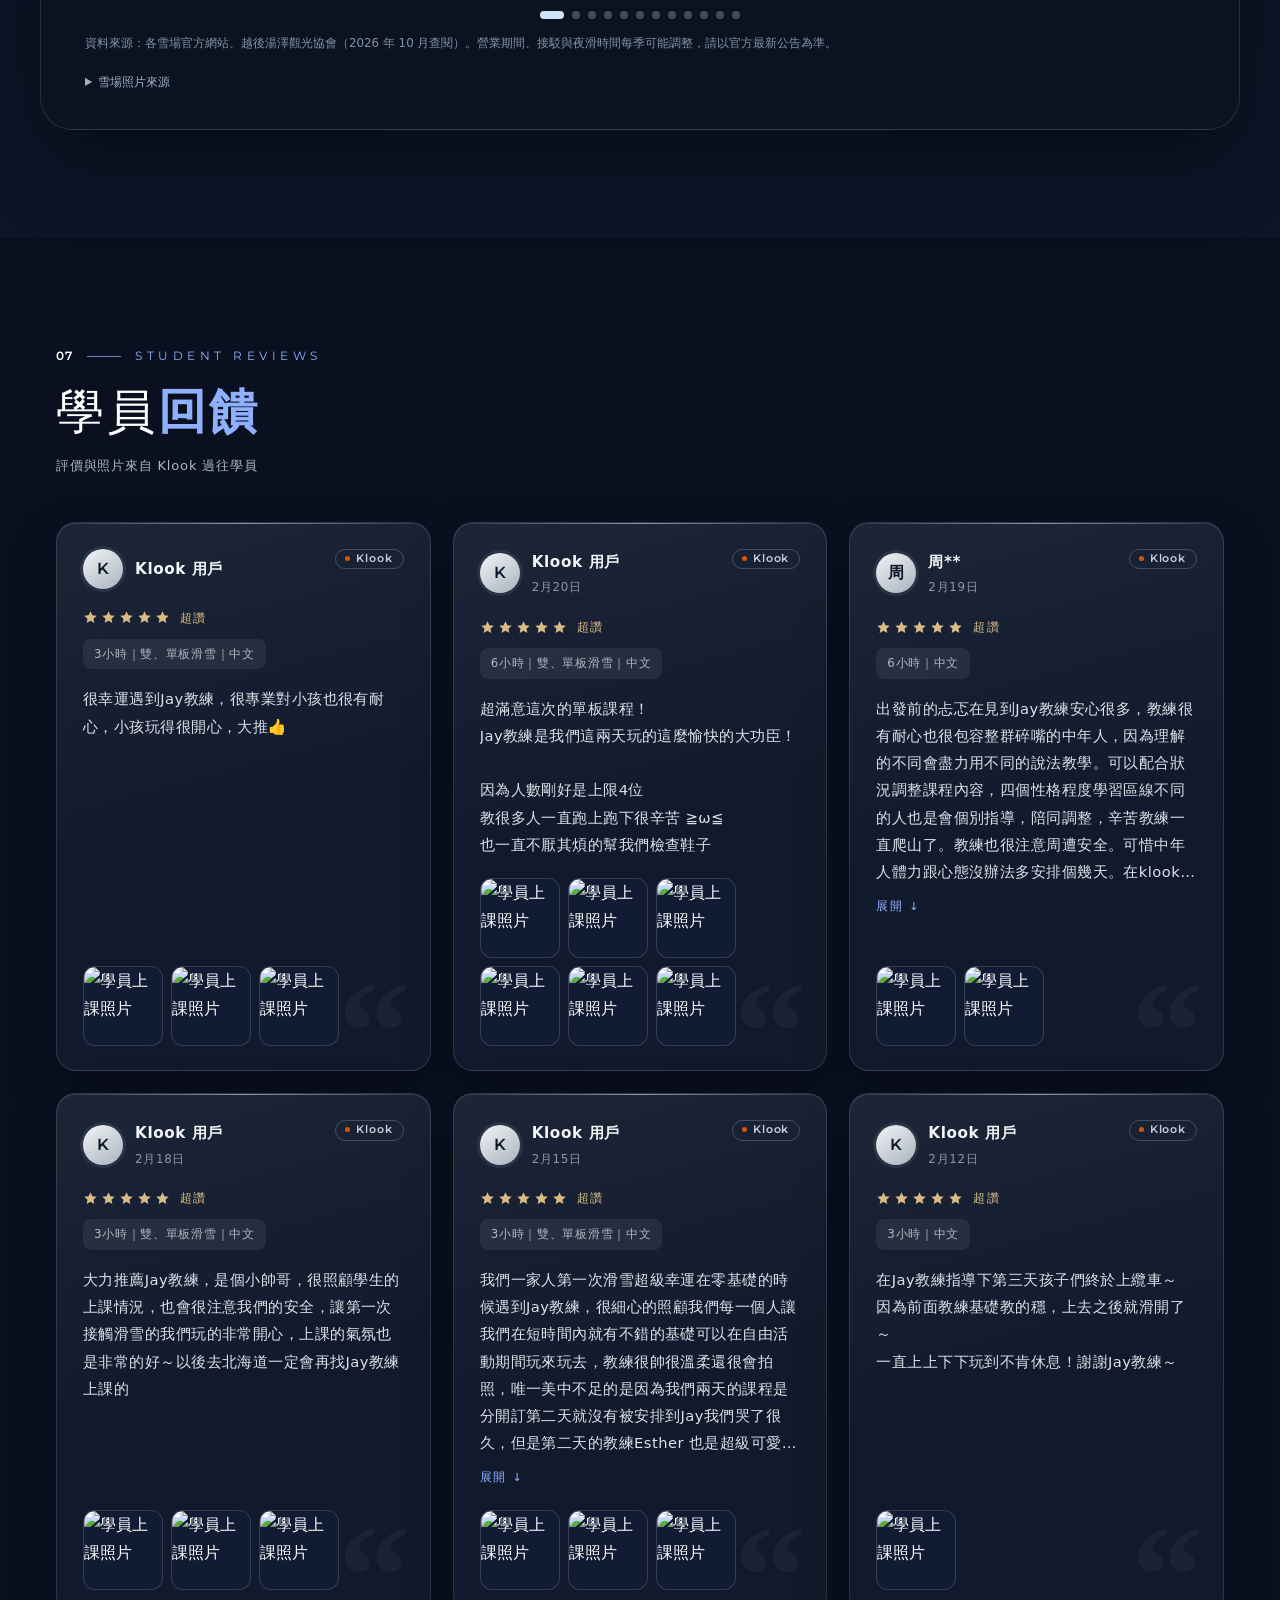
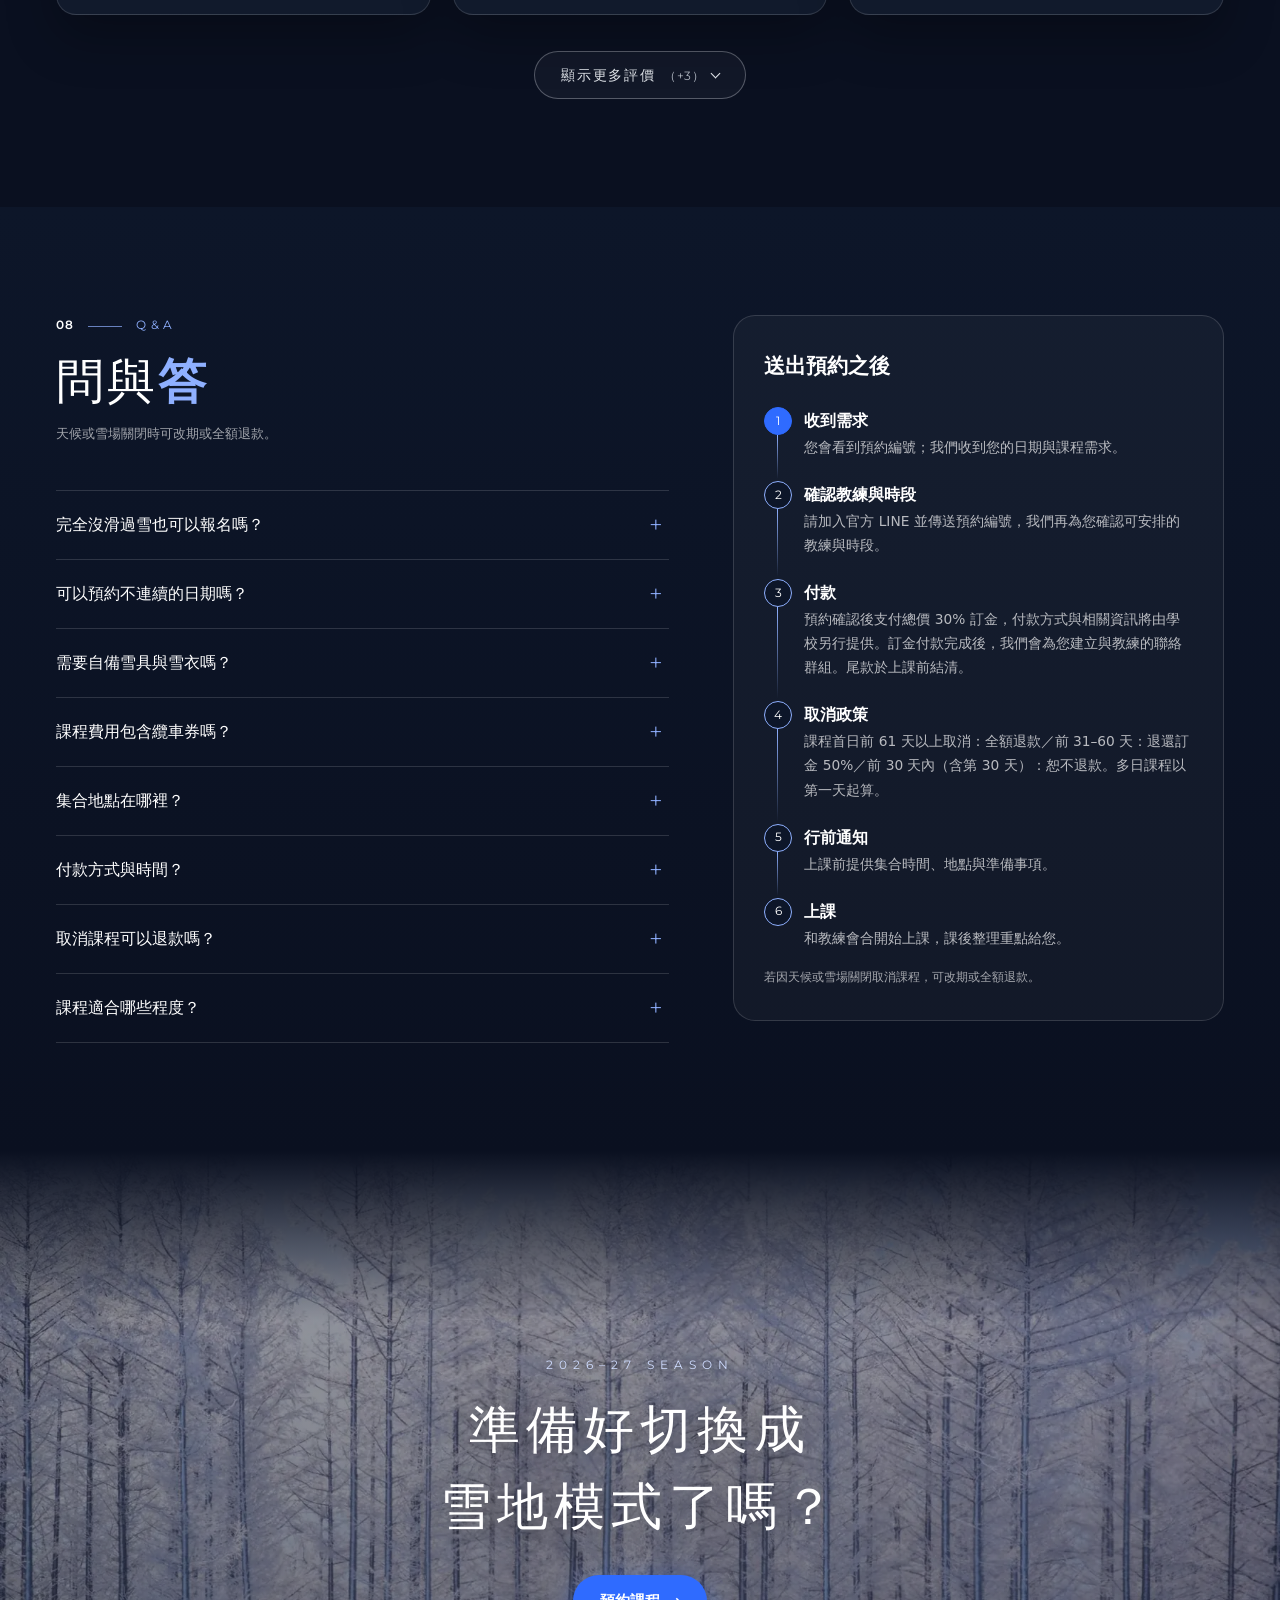
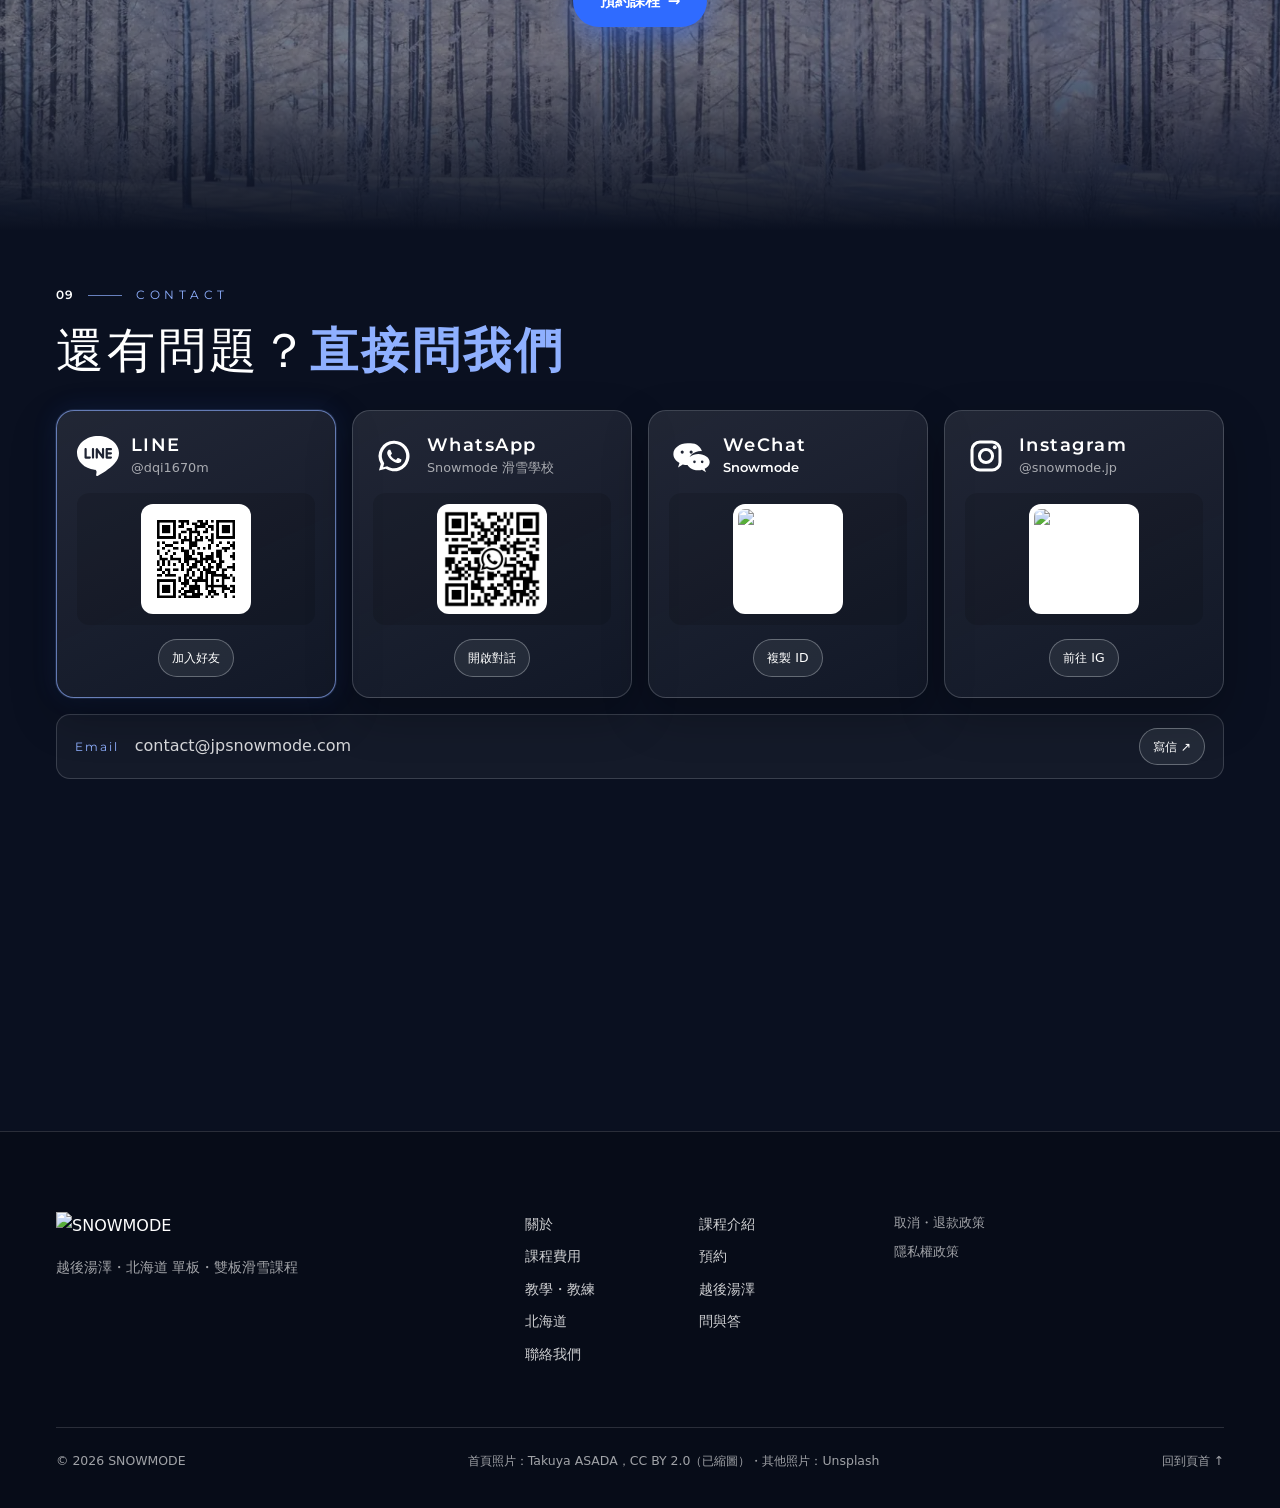
==== commit d26c9090: "Pricing: turn off Hokkaido percentage discounts HOKKAIDO_DISCOUNT_ON now stays false, so the 85折 and" ====
--- a/index.html
+++ b/index.html
@@ -45,7 +45,7 @@
 <link href="https://fonts.googleapis.com/css2?family=Montserrat:wght@200;300;400;600;700&display=swap" rel="stylesheet">
 <link rel="preload" as="image" type="image/webp" href="img/hero-m-opt5.webp" media="(max-width:640px)" fetchpriority="high">
 <link rel="preload" as="image" type="image/webp" href="img/hero-yuzawa-1920.webp" media="(min-width:641px)" fetchpriority="high">
-<link rel="stylesheet" href="style.css?v=hero52">
+<link rel="stylesheet" href="style.css?v=hero49">
 <link rel="stylesheet" href="hero-snow.css?v=1">
 <link rel="stylesheet" href="resort-carousel.css?v=16">
 </head>
@@ -1014,12 +1014,9 @@
     <header class="sec-head rv-head">
       <p class="kicker"><span>07</span>STUDENT REVIEWS</p>
       <h2 id="voices-title">學員<b>回饋</b></h2>
-      <p class="rv-sum" hidden></p>
       <p class="rv-note">評價與照片來自 Klook 過往學員</p>
       <p class="rv-swipe" aria-hidden="true">左右滑動查看更多評價</p>
     </header>
-    <div class="rv-mq" hidden></div>
-    <div class="rv-car" hidden></div>
     <ul class="rv-row">
         <li class="rv-card">
           <div class="rv-top">
@@ -1131,59 +1128,6 @@
         </li>
     </ul>
     <div class="rv-all-wrap"><button type="button" class="rv-all" aria-expanded="false">顯示更多評價<span class="rv-all-n">（+3）</span></button></div>
-    <div class="rv-write" id="review">
-      <div class="rv-write-bar">
-        <div class="rv-write-t"><b>上過課了嗎？</b><span>留下您的評價，讓更多人認識我們。</span></div>
-        <button type="button" class="btn btn-ghost rv-open" aria-expanded="false" aria-controls="rv-panel">留下評價</button>
-      </div>
-      <div class="rv-panel" id="rv-panel" hidden>
-        <form class="rv-form" id="rv-form" novalidate autocomplete="off">
-          <div class="rv-fld">
-            <span class="rv-lab" id="rv-stars-lab">整體感受 <em>*</em></span>
-            <div class="rv-picks" role="radiogroup" aria-labelledby="rv-stars-lab"><button type="button" class="rv-pick" role="radio" aria-checked="false" aria-label="1 顆星" data-v="1"><svg viewBox="0 0 20 20" aria-hidden="true"><path d="M10 1.6l2.47 5.3 5.8.68-4.3 3.96 1.15 5.73L10 14.4l-5.12 2.87 1.15-5.73-4.3-3.96 5.8-.68z"/></svg></button><button type="button" class="rv-pick" role="radio" aria-checked="false" aria-label="2 顆星" data-v="2"><svg viewBox="0 0 20 20" aria-hidden="true"><path d="M10 1.6l2.47 5.3 5.8.68-4.3 3.96 1.15 5.73L10 14.4l-5.12 2.87 1.15-5.73-4.3-3.96 5.8-.68z"/></svg></button><button type="button" class="rv-pick" role="radio" aria-checked="false" aria-label="3 顆星" data-v="3"><svg viewBox="0 0 20 20" aria-hidden="true"><path d="M10 1.6l2.47 5.3 5.8.68-4.3 3.96 1.15 5.73L10 14.4l-5.12 2.87 1.15-5.73-4.3-3.96 5.8-.68z"/></svg></button><button type="button" class="rv-pick" role="radio" aria-checked="false" aria-label="4 顆星" data-v="4"><svg viewBox="0 0 20 20" aria-hidden="true"><path d="M10 1.6l2.47 5.3 5.8.68-4.3 3.96 1.15 5.73L10 14.4l-5.12 2.87 1.15-5.73-4.3-3.96 5.8-.68z"/></svg></button><button type="button" class="rv-pick" role="radio" aria-checked="false" aria-label="5 顆星" data-v="5"><svg viewBox="0 0 20 20" aria-hidden="true"><path d="M10 1.6l2.47 5.3 5.8.68-4.3 3.96 1.15 5.73L10 14.4l-5.12 2.87 1.15-5.73-4.3-3.96 5.8-.68z"/></svg></button><output class="rv-pick-word" aria-live="polite"></output></div>
-          </div>
-          <label class="fld"><span class="rv-lab">名字或暱稱 <em>*</em></span>
-            <input type="text" name="rvName" maxlength="20" placeholder="例：小明" autocomplete="off">
-          </label>
-          <div class="rv-two">
-            <label class="fld"><span class="rv-lab">雪場 <em>*</em></span>
-              <select name="rvResort"><option value="" selected disabled hidden>請選擇雪場</option><optgroup label="越後湯澤"><option value="岩原">岩原</option><option value="中里">中里</option><option value="苗場">苗場</option><option value="神樂">神樂</option><option value="神立">神立</option><option value="石打丸山">石打丸山</option></optgroup><optgroup label="北海道"><option value="北海道・二世古">二世古</option><option value="北海道・留壽都">留壽都</option><option value="北海道・富良野">富良野</option><option value="北海道・星野">星野</option><option value="北海道・札幌國際">札幌國際</option><option value="北海道・手稻">手稻</option></optgroup></select>
-            </label>
-            <div class="rv-fld">
-              <span class="rv-lab" id="rv-board-lab">板類 <em>*</em></span>
-              <div class="rv-chips" role="radiogroup" aria-labelledby="rv-board-lab">
-                <label class="rv-chip"><input type="radio" name="rvBoard" value="單板"><span>單板</span></label>
-                <label class="rv-chip"><input type="radio" name="rvBoard" value="雙板"><span>雙板</span></label>
-              </div>
-            </div>
-          </div>
-          <label class="fld"><span class="rv-lab">心得 <em>*</em></span>
-            <textarea name="rvText" rows="3" maxlength="120" placeholder="一兩句話就好"></textarea>
-            <span class="rv-count" aria-live="off"><b>0</b>/120</span>
-          </label>
-          <div class="rv-fld">
-            <span class="rv-lab">照片（選填）</span>
-            <div class="rv-photo">
-              <label class="rv-photo-btn"><input type="file" name="rvPhoto" accept="image/*"><span>選擇照片</span></label>
-              <span class="rv-photo-prev" hidden><img alt="" width="56" height="56"><button type="button" class="rv-photo-x" aria-label="移除照片">✕</button></span>
-            </div>
-          </div>
-          <input class="rv-hp" type="text" name="website" tabindex="-1" autocomplete="off" aria-hidden="true">
-          <p class="rv-msg" role="alert" hidden></p>
-          <p class="rv-hint">送出後由教練確認，通過才會顯示在網站上。</p>
-          <div class="rv-actions">
-            <button type="submit" class="btn btn-main rv-send">送出評價</button>
-            <button type="button" class="btn btn-ghost rv-cancel">取消</button>
-          </div>
-        </form>
-        <div class="rv-thanks" hidden tabindex="-1">
-          <span class="rv-thanks-ic" aria-hidden="true"><svg viewBox="0 0 24 24"><path d="M5 12.5l4.2 4.2L19 7" fill="none" stroke="currentColor" stroke-width="2.2" stroke-linecap="round" stroke-linejoin="round"/></svg></span>
-          <b>謝謝您！</b>
-          <p>評價已收到，教練確認後就會顯示在這裡。</p>
-          <button type="button" class="btn btn-ghost rv-close">關閉</button>
-        </div>
-      </div>
-    </div>
   </div>
 </section>
 
@@ -1331,7 +1275,7 @@
     <svg class="msum-chev" viewBox="0 0 24 24" aria-hidden="true"><path d="M6 15l6-6 6 6" fill="none" stroke="currentColor" stroke-width="1.8" stroke-linecap="round" stroke-linejoin="round"/></svg>
   </button>
 </div>
-<script src="script.js?v=kn29"></script>
+<script src="script.js?v=hk0"></script>
 <script src="resort-carousel.js?v=kn2"></script>
 
 </body>
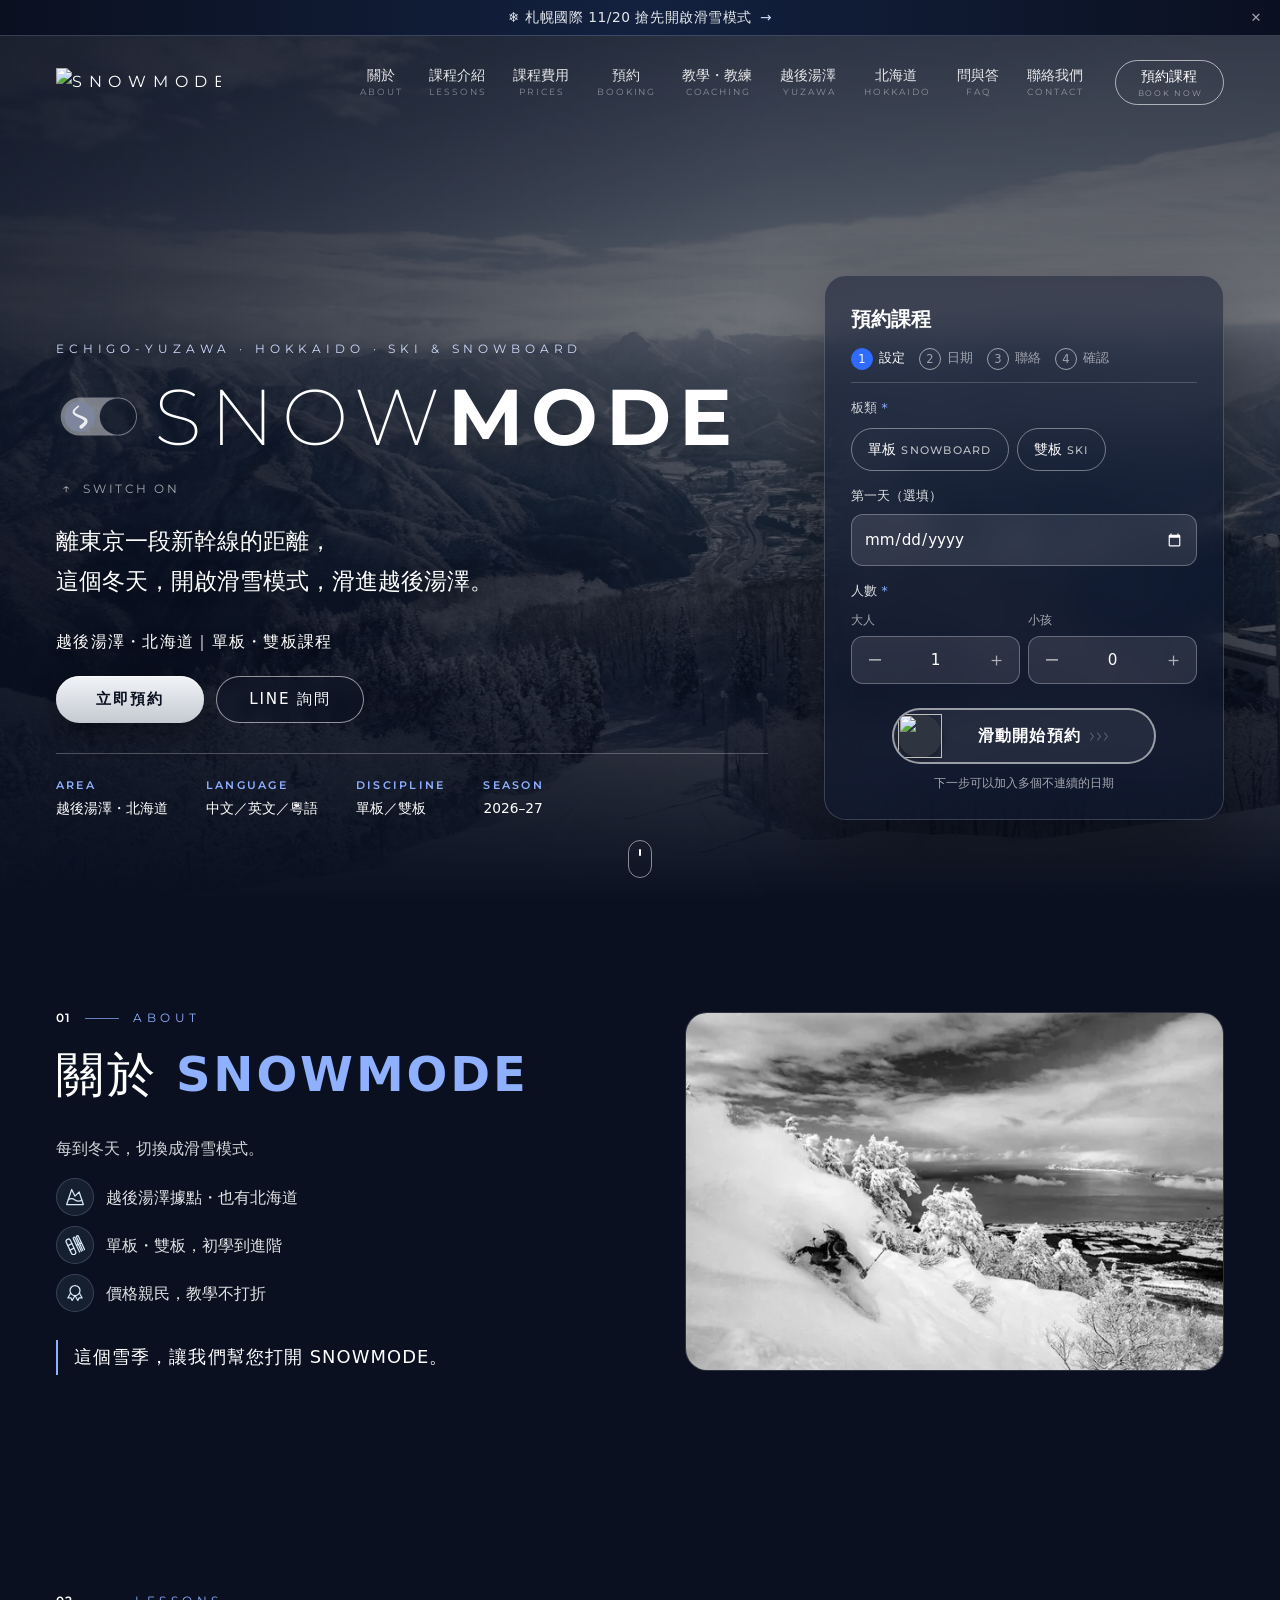
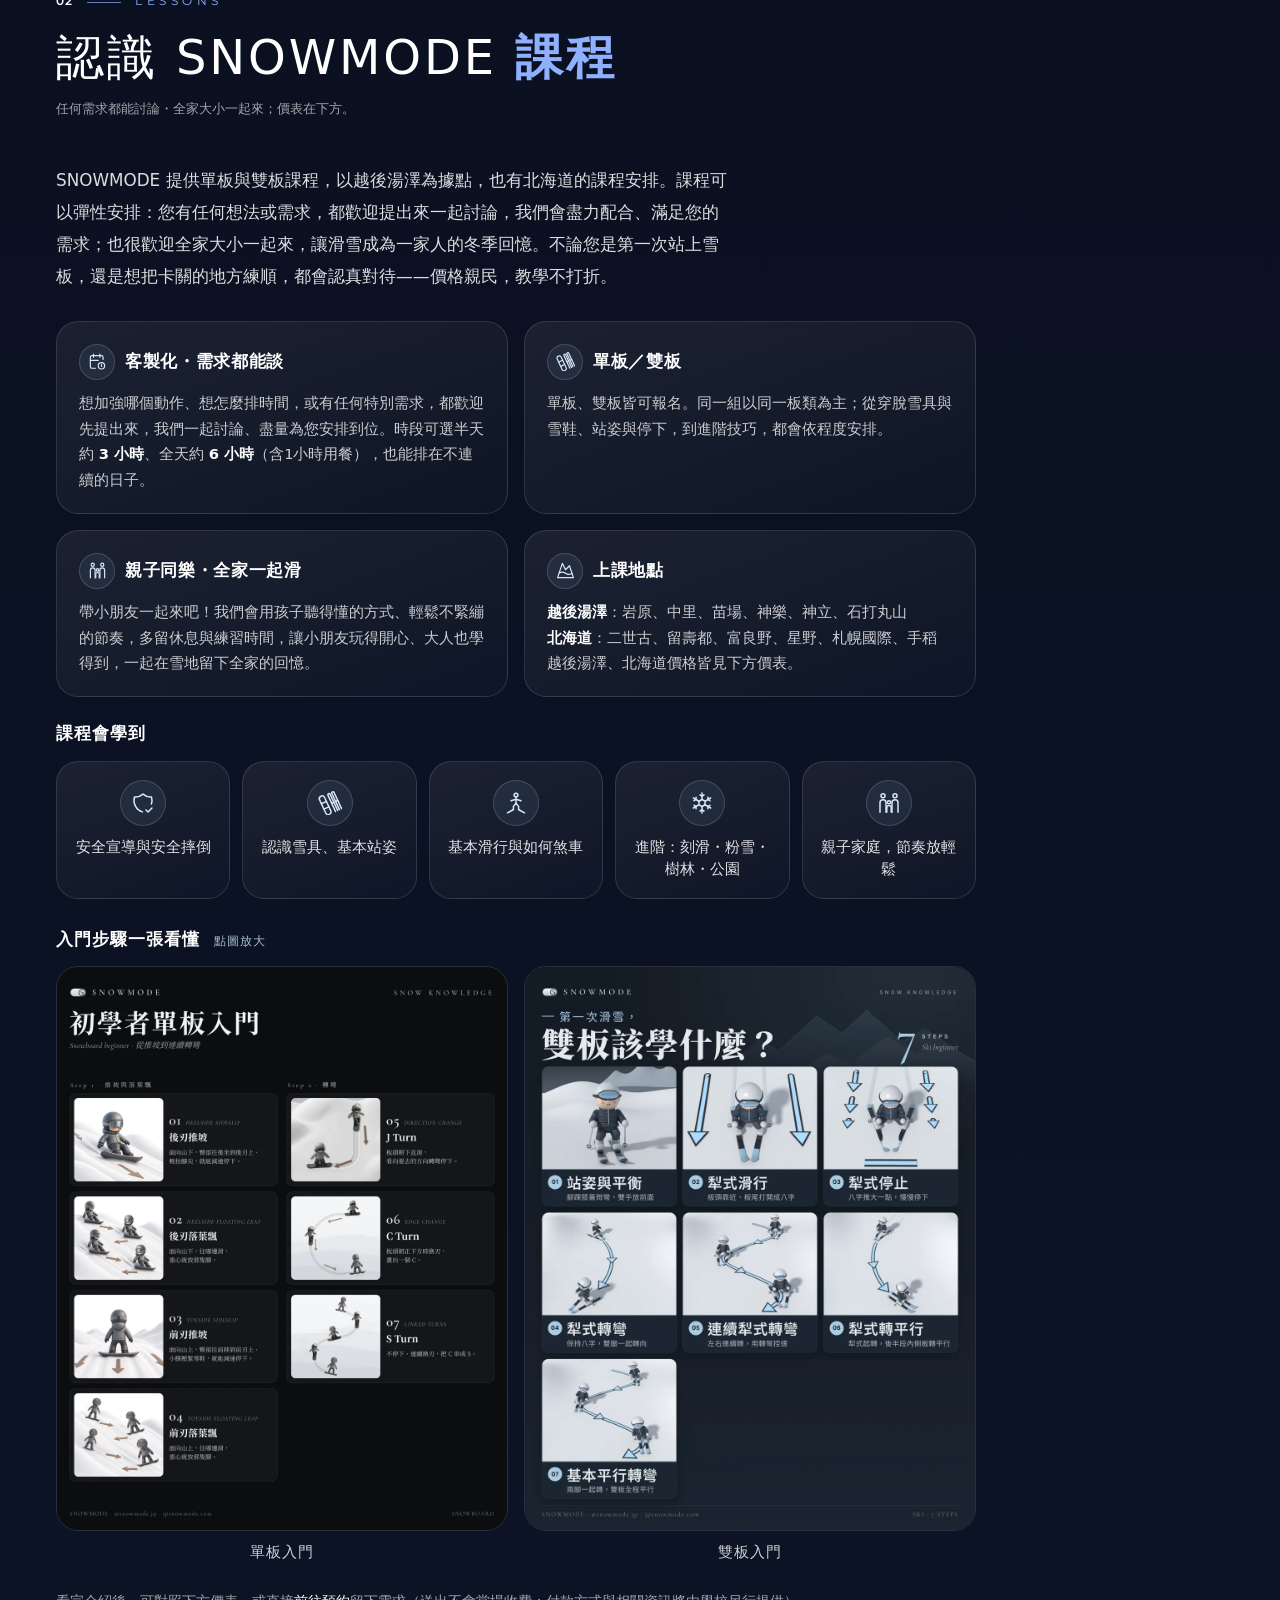
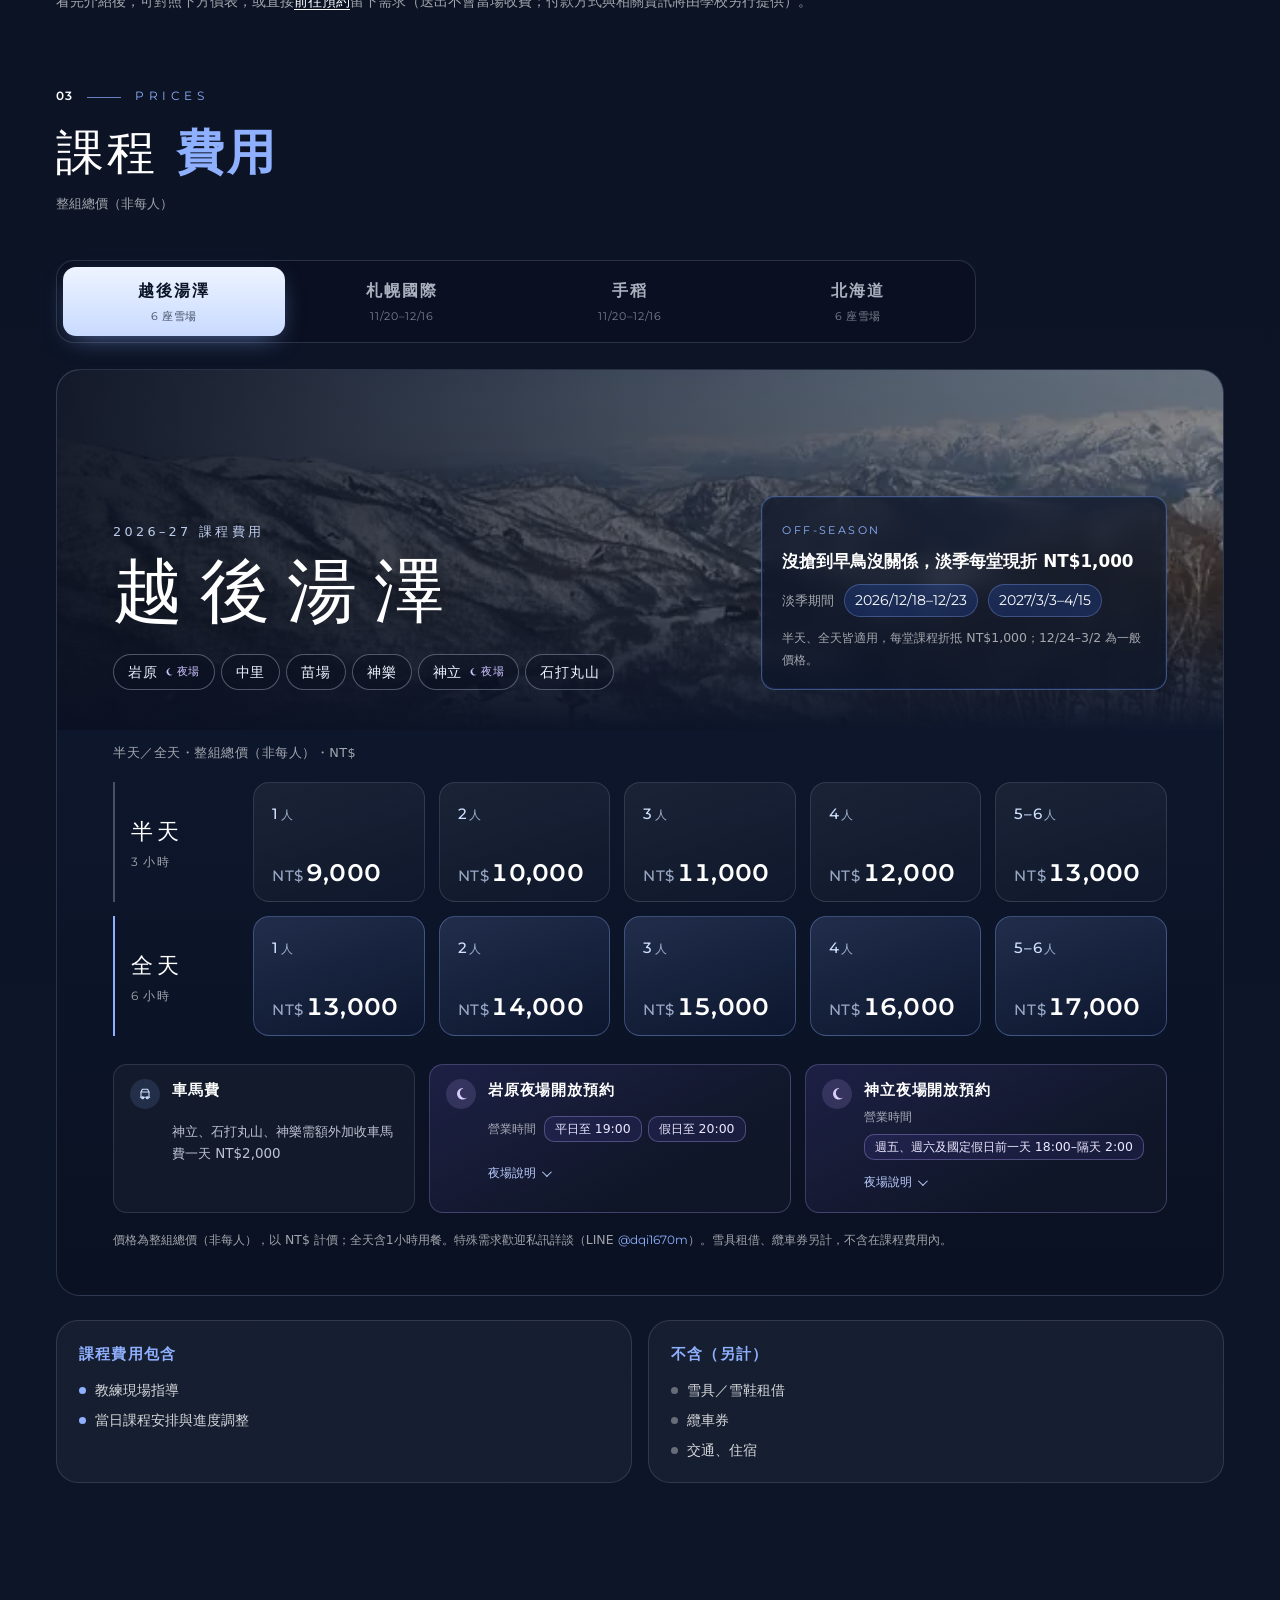
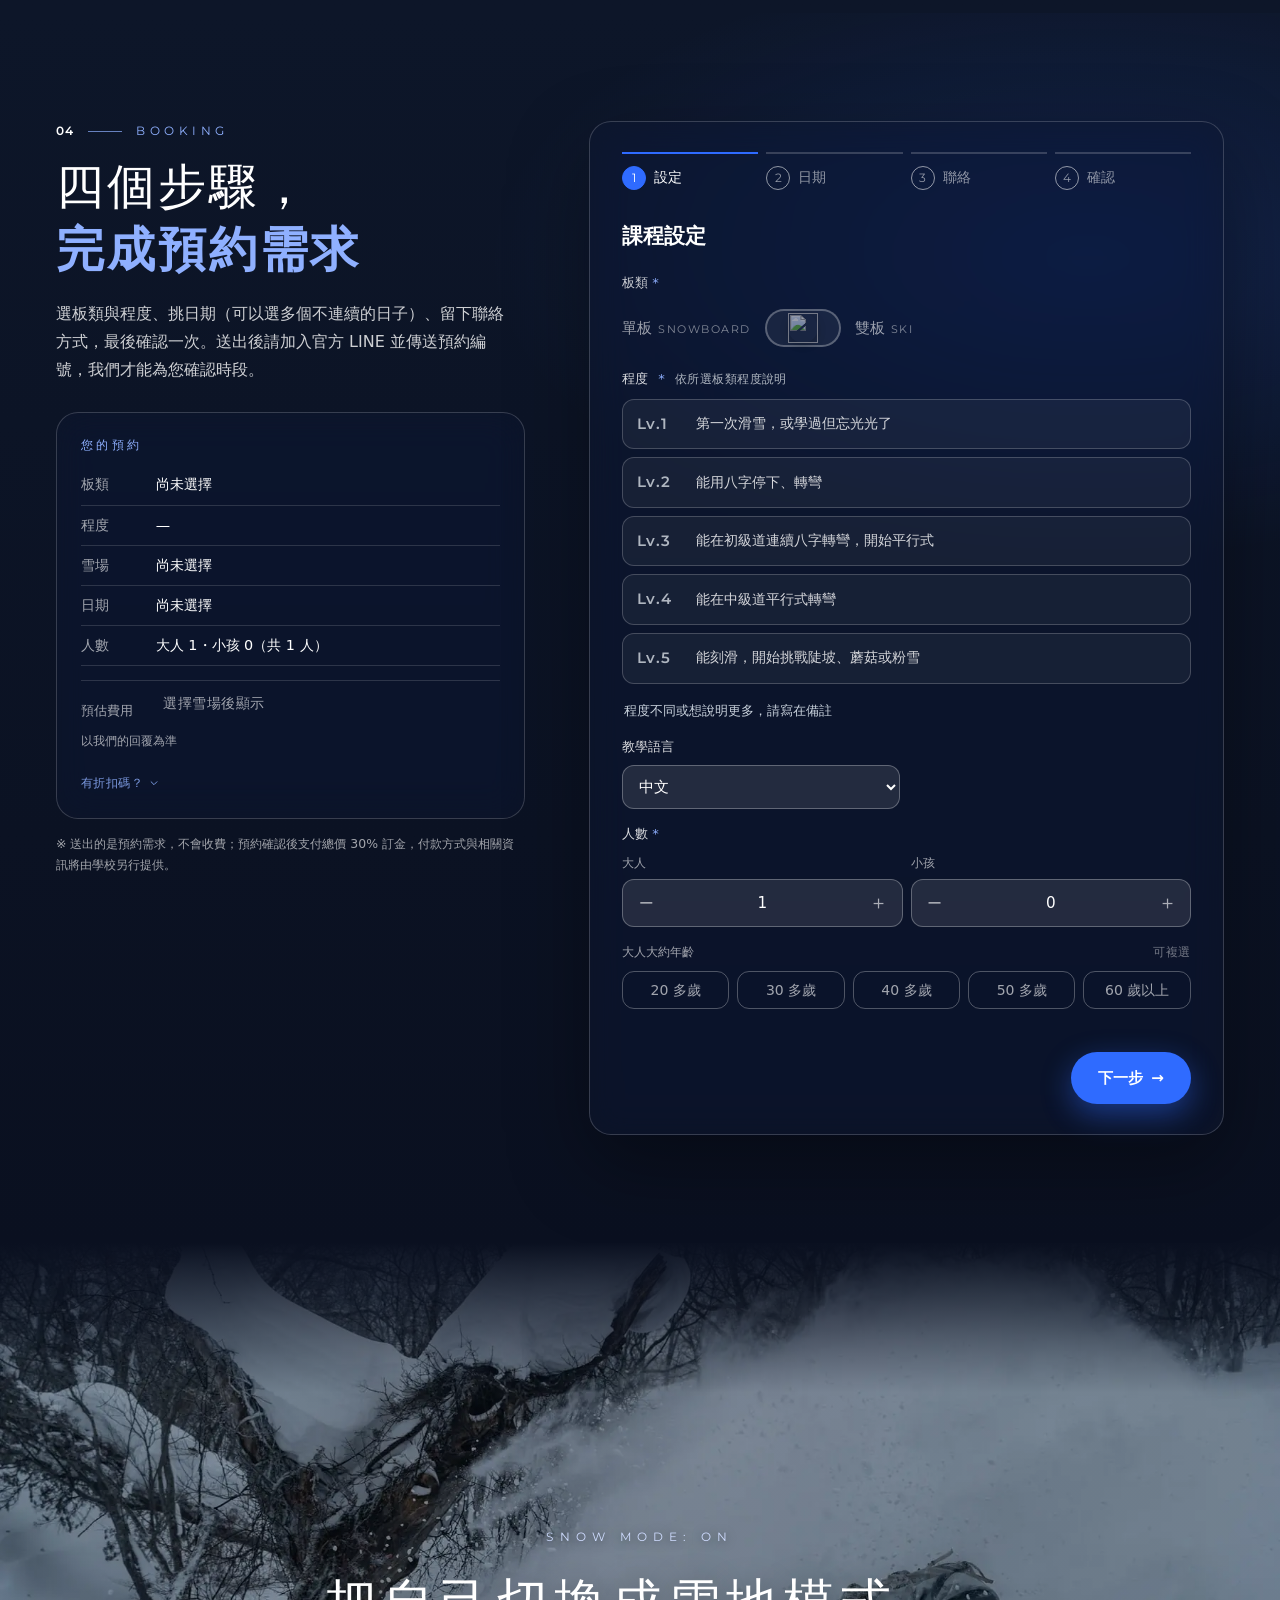
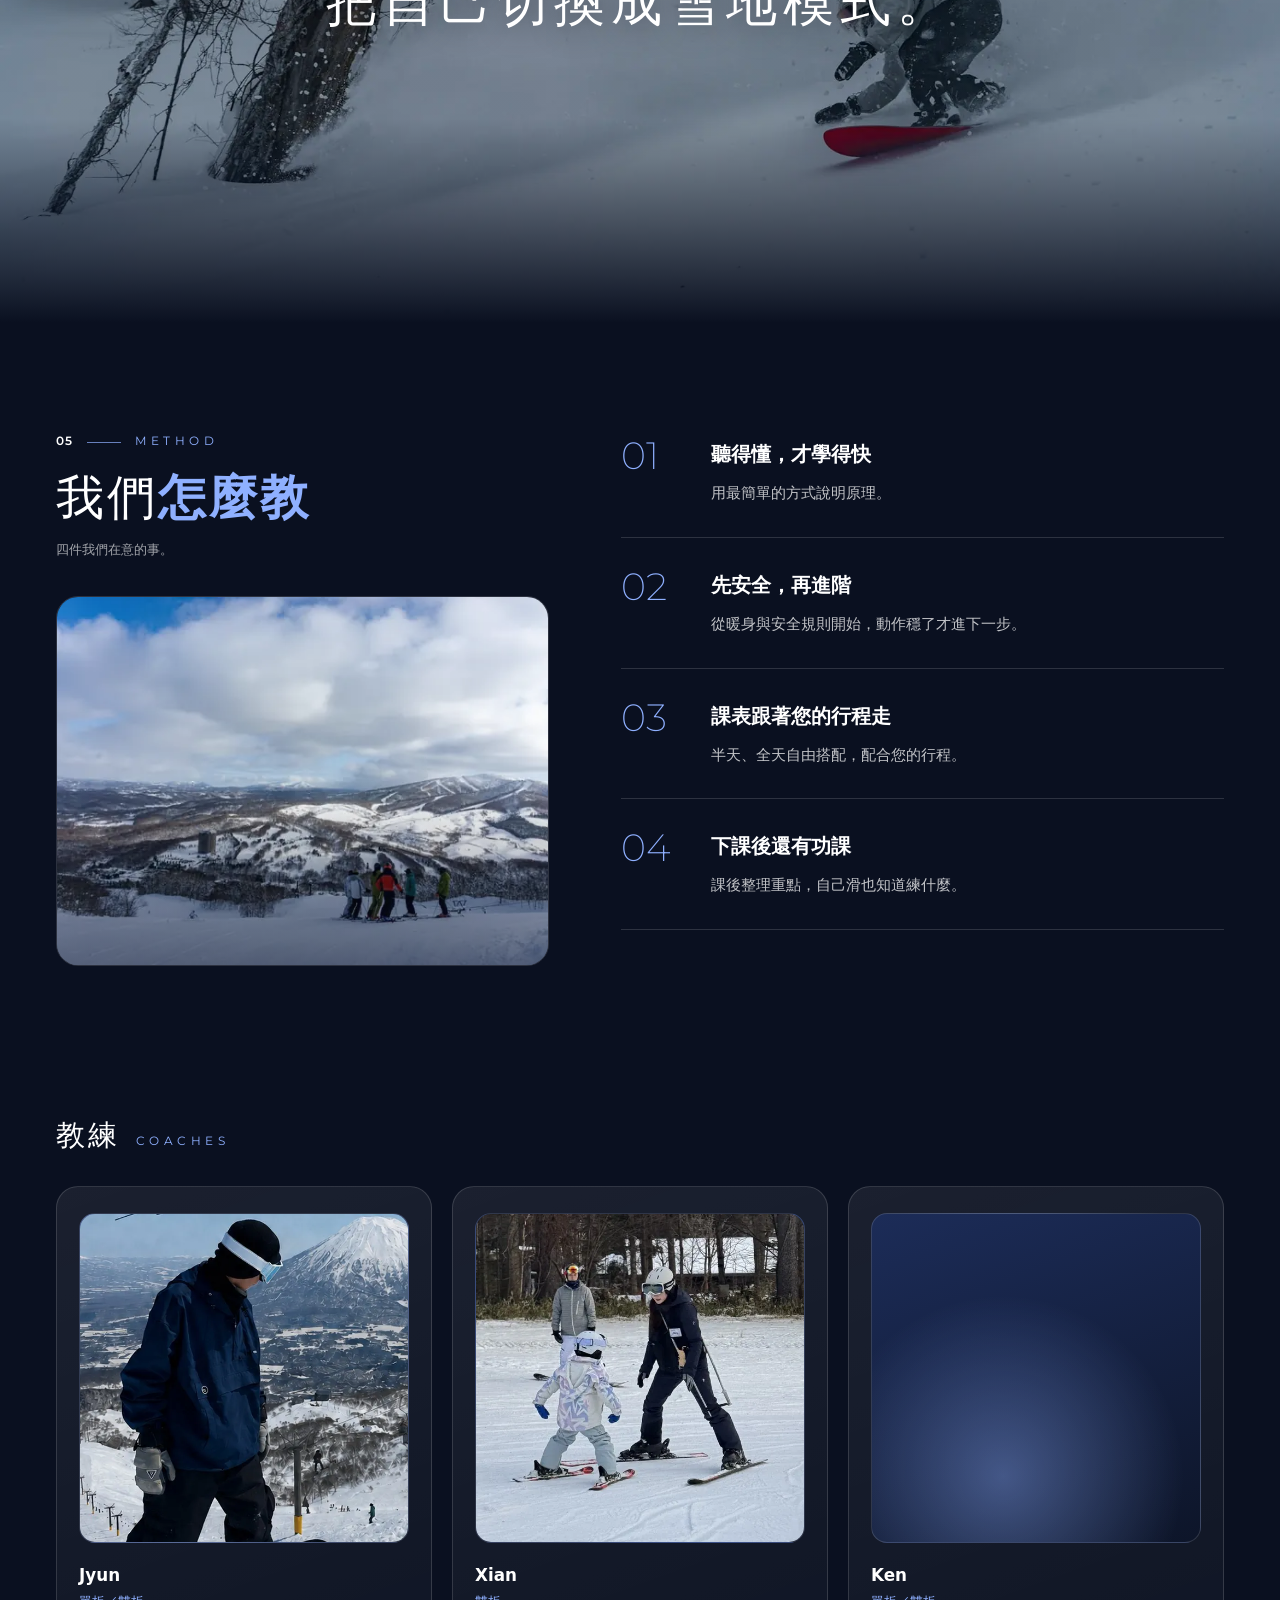
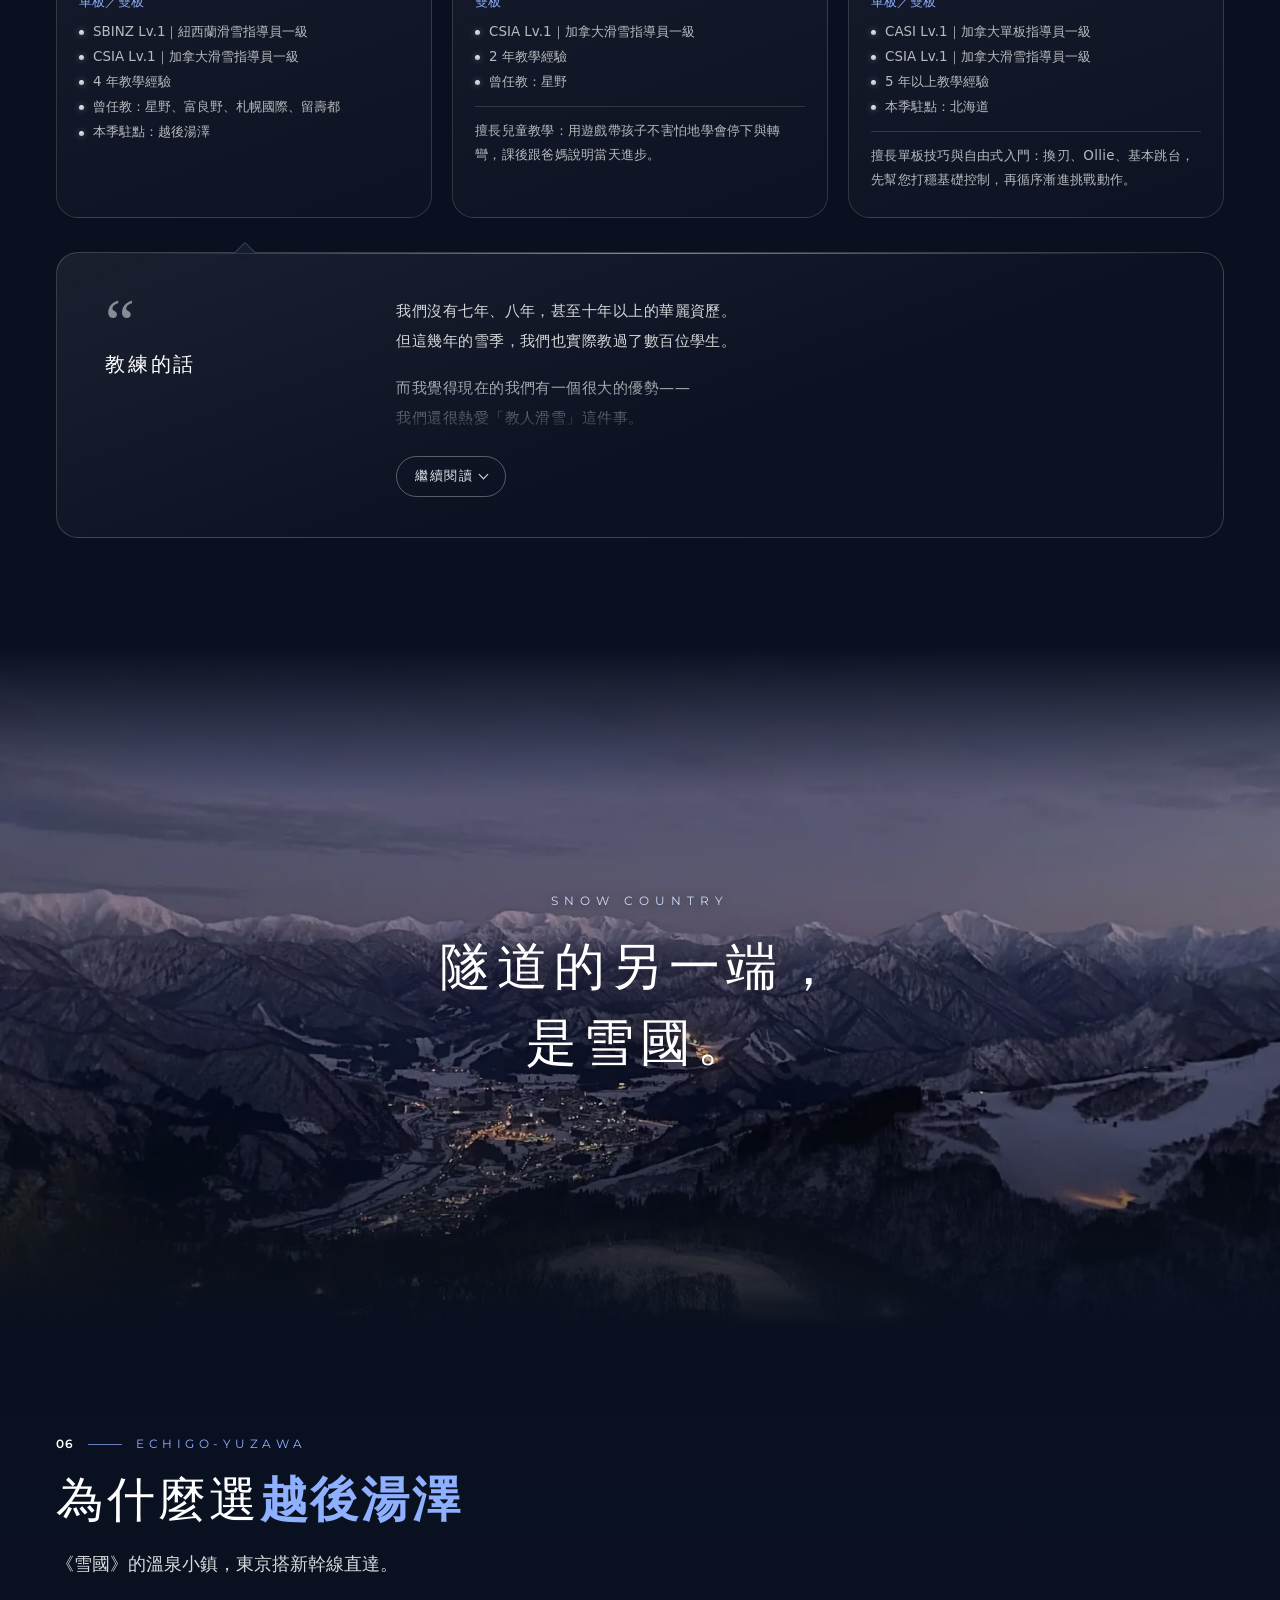
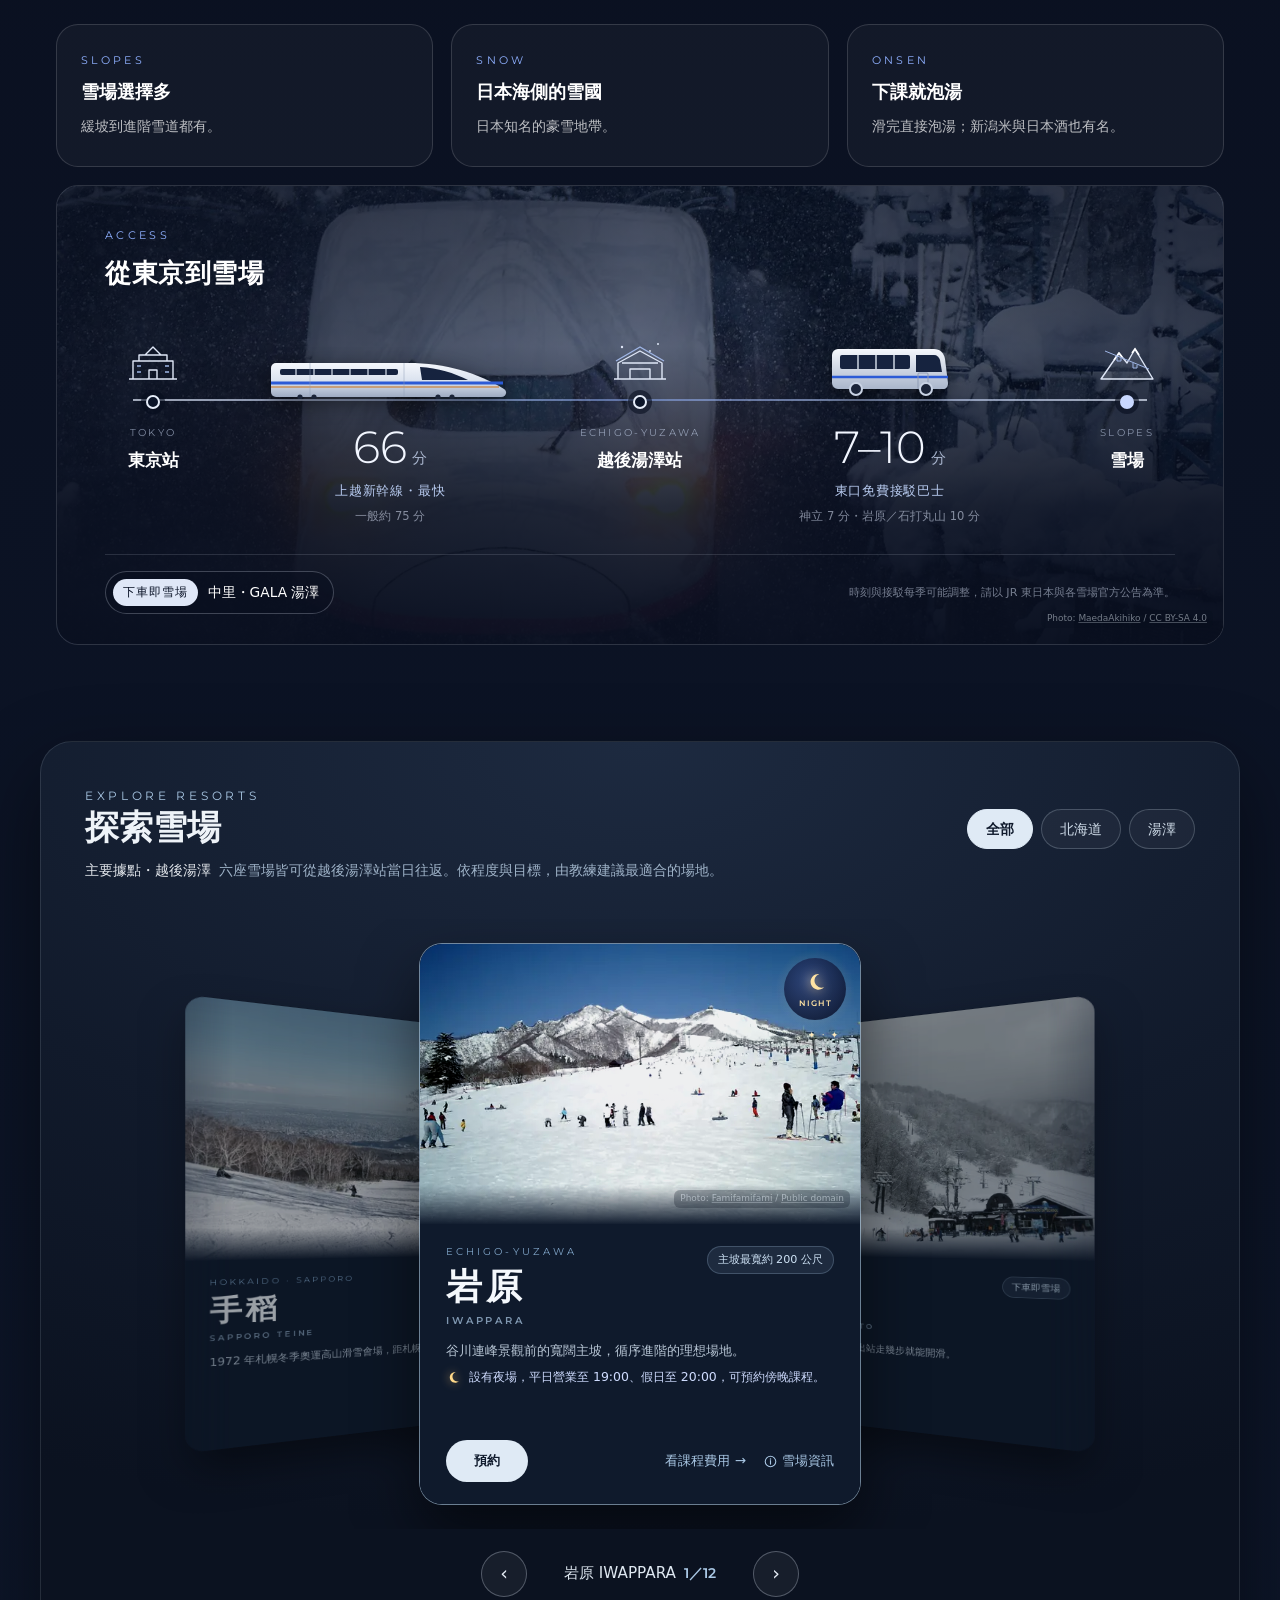
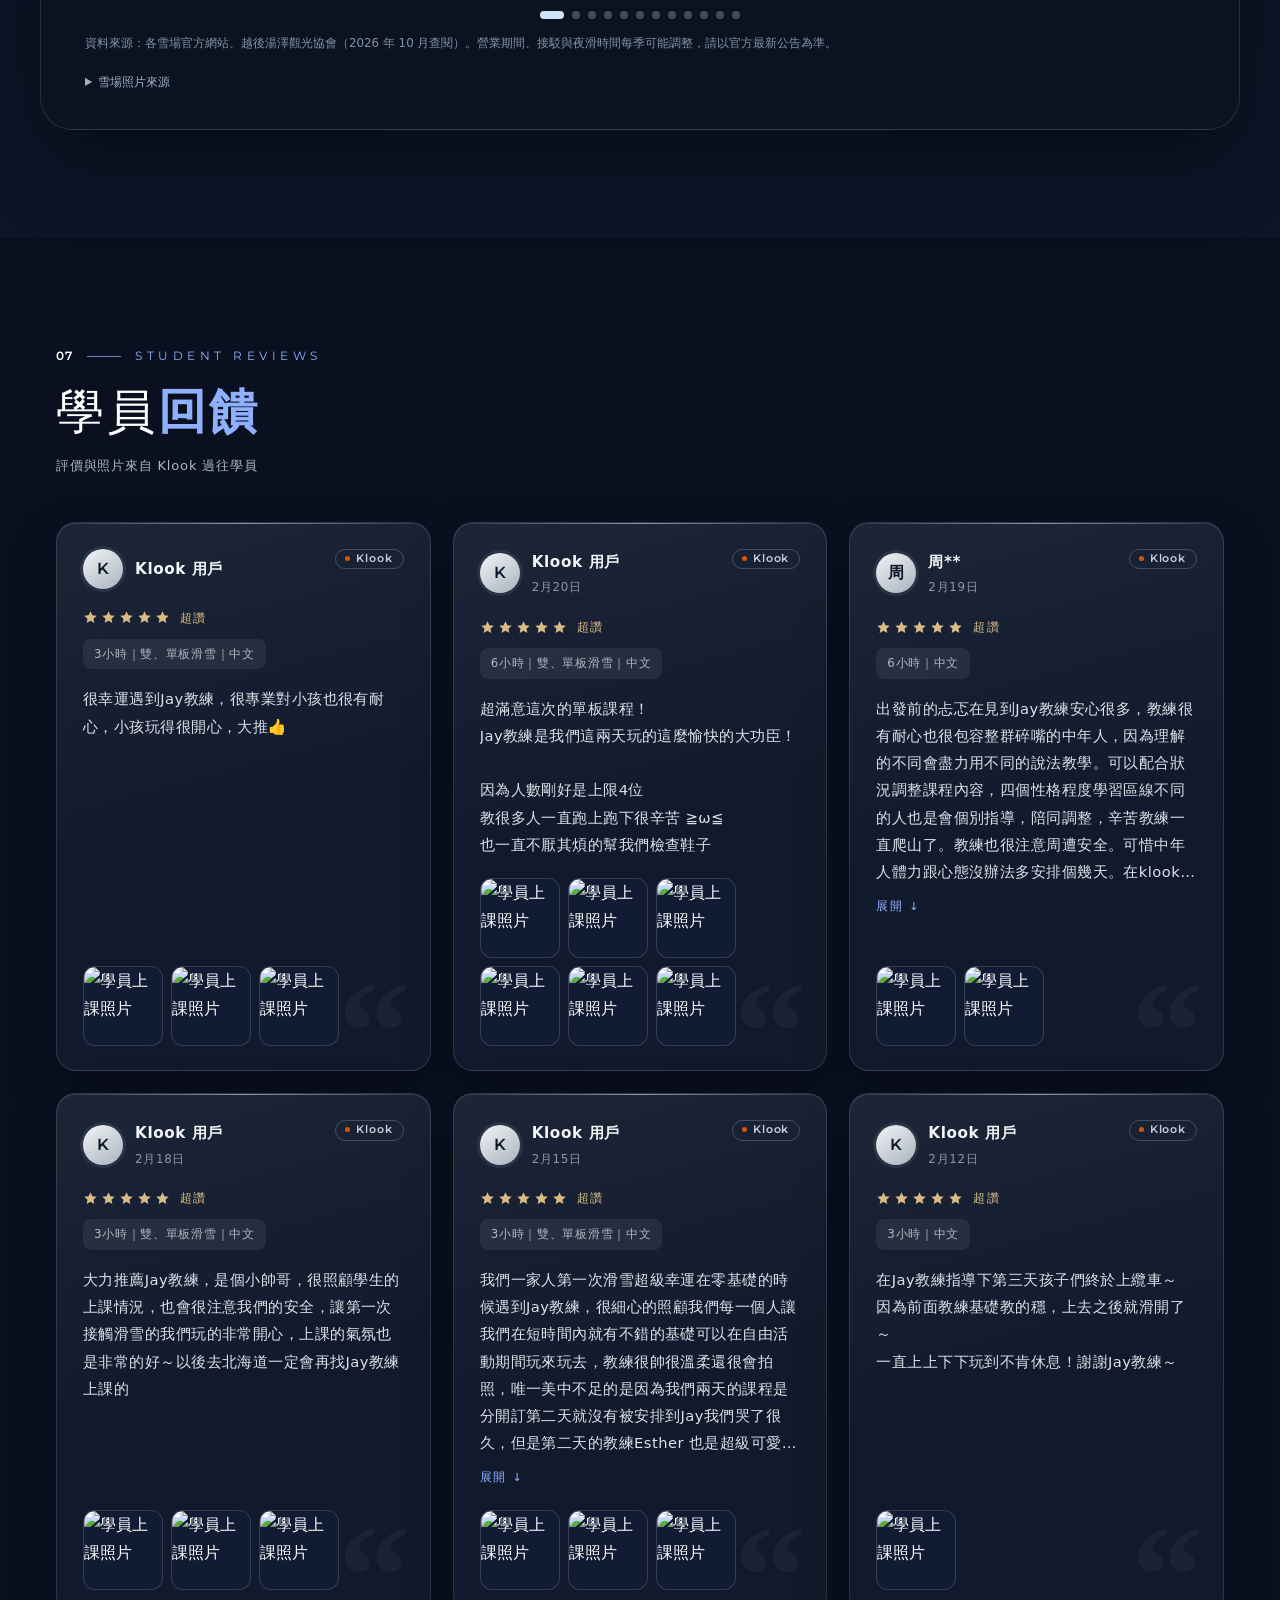
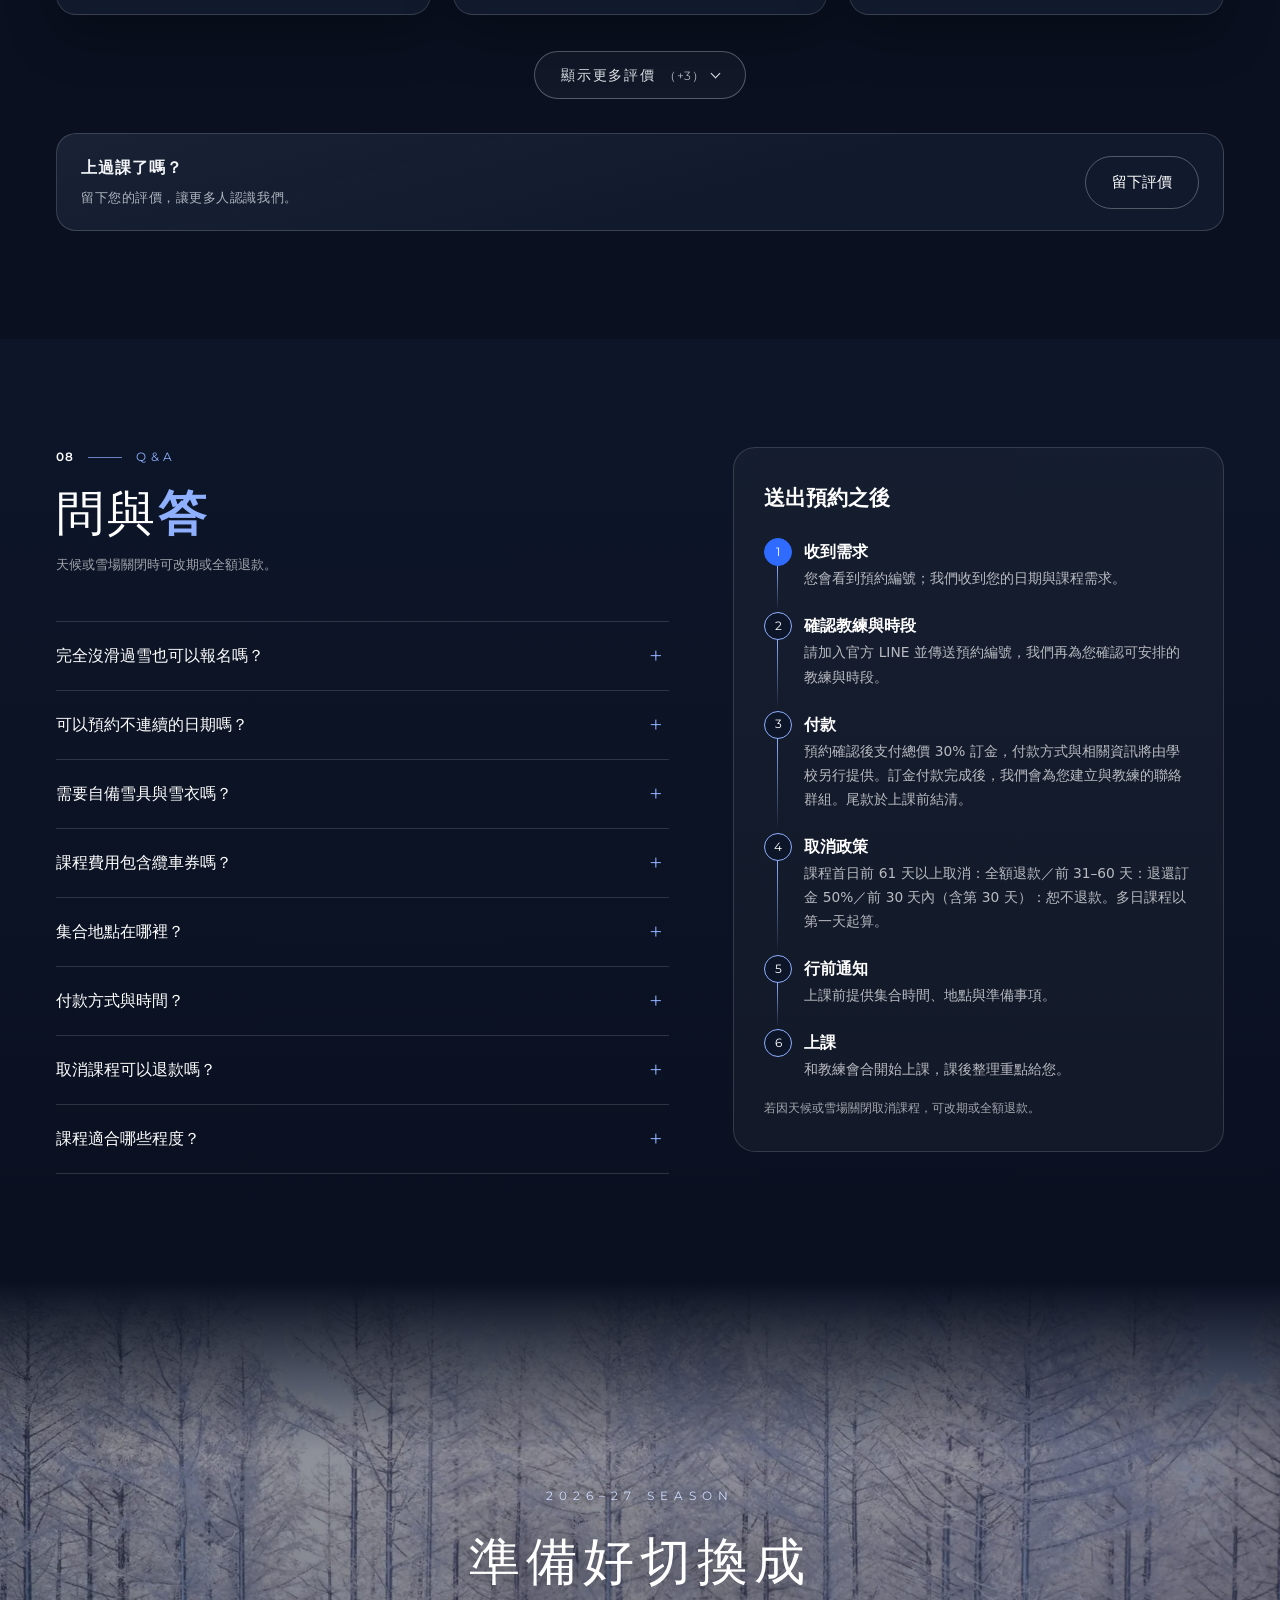
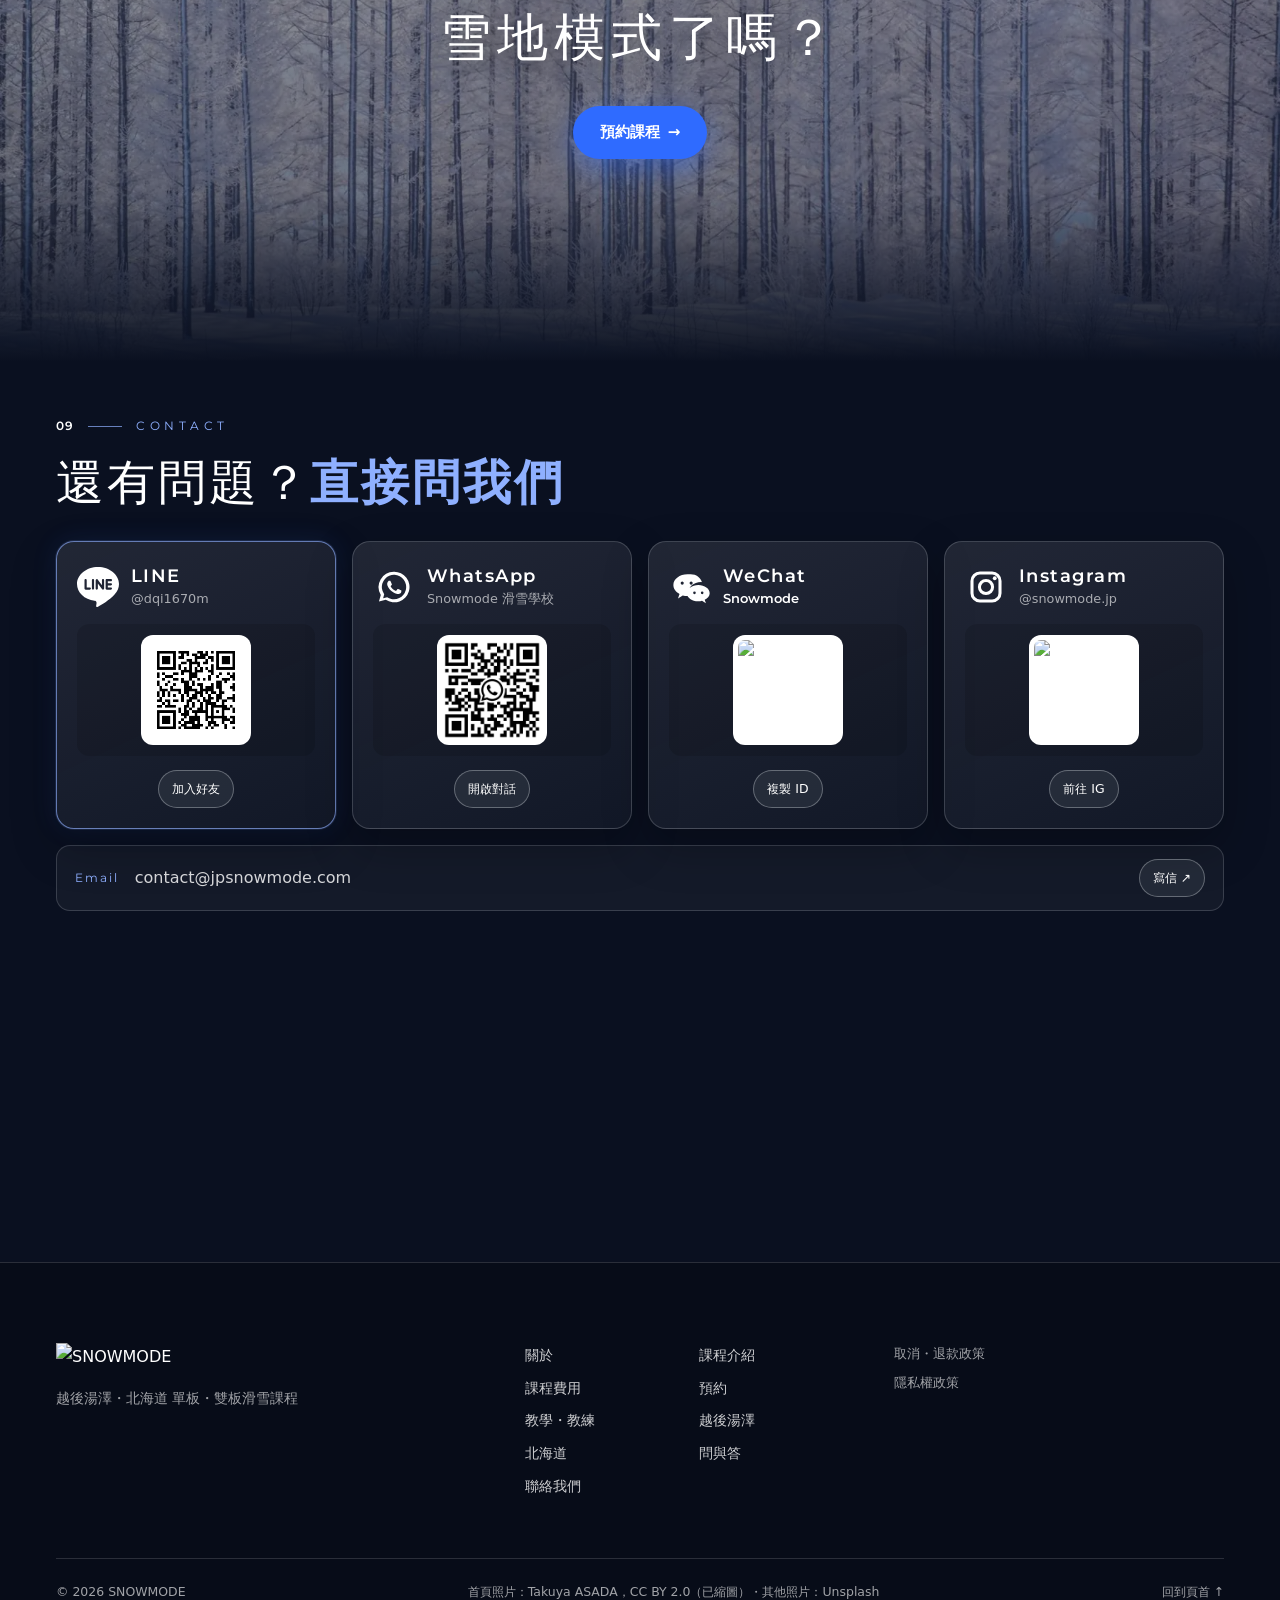
==== commit e2f12a7c: "Cache bump hero53/kn29 after rebase onto Hokkaido-discount-off main" ====
--- a/index.html
+++ b/index.html
@@ -45,7 +45,7 @@
 <link href="https://fonts.googleapis.com/css2?family=Montserrat:wght@200;300;400;600;700&display=swap" rel="stylesheet">
 <link rel="preload" as="image" type="image/webp" href="img/hero-m-opt5.webp" media="(max-width:640px)" fetchpriority="high">
 <link rel="preload" as="image" type="image/webp" href="img/hero-yuzawa-1920.webp" media="(min-width:641px)" fetchpriority="high">
-<link rel="stylesheet" href="style.css?v=hero49">
+<link rel="stylesheet" href="style.css?v=hero53">
 <link rel="stylesheet" href="hero-snow.css?v=1">
 <link rel="stylesheet" href="resort-carousel.css?v=16">
 </head>
@@ -1014,9 +1014,12 @@
     <header class="sec-head rv-head">
       <p class="kicker"><span>07</span>STUDENT REVIEWS</p>
       <h2 id="voices-title">學員<b>回饋</b></h2>
+      <p class="rv-sum" hidden></p>
       <p class="rv-note">評價與照片來自 Klook 過往學員</p>
       <p class="rv-swipe" aria-hidden="true">左右滑動查看更多評價</p>
     </header>
+    <div class="rv-mq" hidden></div>
+    <div class="rv-car" hidden></div>
     <ul class="rv-row">
         <li class="rv-card">
           <div class="rv-top">
@@ -1128,6 +1131,59 @@
         </li>
     </ul>
     <div class="rv-all-wrap"><button type="button" class="rv-all" aria-expanded="false">顯示更多評價<span class="rv-all-n">（+3）</span></button></div>
+    <div class="rv-write" id="review">
+      <div class="rv-write-bar">
+        <div class="rv-write-t"><b>上過課了嗎？</b><span>留下您的評價，讓更多人認識我們。</span></div>
+        <button type="button" class="btn btn-ghost rv-open" aria-expanded="false" aria-controls="rv-panel">留下評價</button>
+      </div>
+      <div class="rv-panel" id="rv-panel" hidden>
+        <form class="rv-form" id="rv-form" novalidate autocomplete="off">
+          <div class="rv-fld">
+            <span class="rv-lab" id="rv-stars-lab">整體感受 <em>*</em></span>
+            <div class="rv-picks" role="radiogroup" aria-labelledby="rv-stars-lab"><button type="button" class="rv-pick" role="radio" aria-checked="false" aria-label="1 顆星" data-v="1"><svg viewBox="0 0 20 20" aria-hidden="true"><path d="M10 1.6l2.47 5.3 5.8.68-4.3 3.96 1.15 5.73L10 14.4l-5.12 2.87 1.15-5.73-4.3-3.96 5.8-.68z"/></svg></button><button type="button" class="rv-pick" role="radio" aria-checked="false" aria-label="2 顆星" data-v="2"><svg viewBox="0 0 20 20" aria-hidden="true"><path d="M10 1.6l2.47 5.3 5.8.68-4.3 3.96 1.15 5.73L10 14.4l-5.12 2.87 1.15-5.73-4.3-3.96 5.8-.68z"/></svg></button><button type="button" class="rv-pick" role="radio" aria-checked="false" aria-label="3 顆星" data-v="3"><svg viewBox="0 0 20 20" aria-hidden="true"><path d="M10 1.6l2.47 5.3 5.8.68-4.3 3.96 1.15 5.73L10 14.4l-5.12 2.87 1.15-5.73-4.3-3.96 5.8-.68z"/></svg></button><button type="button" class="rv-pick" role="radio" aria-checked="false" aria-label="4 顆星" data-v="4"><svg viewBox="0 0 20 20" aria-hidden="true"><path d="M10 1.6l2.47 5.3 5.8.68-4.3 3.96 1.15 5.73L10 14.4l-5.12 2.87 1.15-5.73-4.3-3.96 5.8-.68z"/></svg></button><button type="button" class="rv-pick" role="radio" aria-checked="false" aria-label="5 顆星" data-v="5"><svg viewBox="0 0 20 20" aria-hidden="true"><path d="M10 1.6l2.47 5.3 5.8.68-4.3 3.96 1.15 5.73L10 14.4l-5.12 2.87 1.15-5.73-4.3-3.96 5.8-.68z"/></svg></button><output class="rv-pick-word" aria-live="polite"></output></div>
+          </div>
+          <label class="fld"><span class="rv-lab">名字或暱稱 <em>*</em></span>
+            <input type="text" name="rvName" maxlength="20" placeholder="例：小明" autocomplete="off">
+          </label>
+          <div class="rv-two">
+            <label class="fld"><span class="rv-lab">雪場 <em>*</em></span>
+              <select name="rvResort"><option value="" selected disabled hidden>請選擇雪場</option><optgroup label="越後湯澤"><option value="岩原">岩原</option><option value="中里">中里</option><option value="苗場">苗場</option><option value="神樂">神樂</option><option value="神立">神立</option><option value="石打丸山">石打丸山</option></optgroup><optgroup label="北海道"><option value="北海道・二世古">二世古</option><option value="北海道・留壽都">留壽都</option><option value="北海道・富良野">富良野</option><option value="北海道・星野">星野</option><option value="北海道・札幌國際">札幌國際</option><option value="北海道・手稻">手稻</option></optgroup></select>
+            </label>
+            <div class="rv-fld">
+              <span class="rv-lab" id="rv-board-lab">板類 <em>*</em></span>
+              <div class="rv-chips" role="radiogroup" aria-labelledby="rv-board-lab">
+                <label class="rv-chip"><input type="radio" name="rvBoard" value="單板"><span>單板</span></label>
+                <label class="rv-chip"><input type="radio" name="rvBoard" value="雙板"><span>雙板</span></label>
+              </div>
+            </div>
+          </div>
+          <label class="fld"><span class="rv-lab">心得 <em>*</em></span>
+            <textarea name="rvText" rows="3" maxlength="120" placeholder="一兩句話就好"></textarea>
+            <span class="rv-count" aria-live="off"><b>0</b>/120</span>
+          </label>
+          <div class="rv-fld">
+            <span class="rv-lab">照片（選填）</span>
+            <div class="rv-photo">
+              <label class="rv-photo-btn"><input type="file" name="rvPhoto" accept="image/*"><span>選擇照片</span></label>
+              <span class="rv-photo-prev" hidden><img alt="" width="56" height="56"><button type="button" class="rv-photo-x" aria-label="移除照片">✕</button></span>
+            </div>
+          </div>
+          <input class="rv-hp" type="text" name="website" tabindex="-1" autocomplete="off" aria-hidden="true">
+          <p class="rv-msg" role="alert" hidden></p>
+          <p class="rv-hint">送出後由教練確認，通過才會顯示在網站上。</p>
+          <div class="rv-actions">
+            <button type="submit" class="btn btn-main rv-send">送出評價</button>
+            <button type="button" class="btn btn-ghost rv-cancel">取消</button>
+          </div>
+        </form>
+        <div class="rv-thanks" hidden tabindex="-1">
+          <span class="rv-thanks-ic" aria-hidden="true"><svg viewBox="0 0 24 24"><path d="M5 12.5l4.2 4.2L19 7" fill="none" stroke="currentColor" stroke-width="2.2" stroke-linecap="round" stroke-linejoin="round"/></svg></span>
+          <b>謝謝您！</b>
+          <p>評價已收到，教練確認後就會顯示在這裡。</p>
+          <button type="button" class="btn btn-ghost rv-close">關閉</button>
+        </div>
+      </div>
+    </div>
   </div>
 </section>
 
@@ -1275,7 +1331,7 @@
     <svg class="msum-chev" viewBox="0 0 24 24" aria-hidden="true"><path d="M6 15l6-6 6 6" fill="none" stroke="currentColor" stroke-width="1.8" stroke-linecap="round" stroke-linejoin="round"/></svg>
   </button>
 </div>
-<script src="script.js?v=hk0"></script>
+<script src="script.js?v=kn29"></script>
 <script src="resort-carousel.js?v=kn2"></script>
 
 </body>
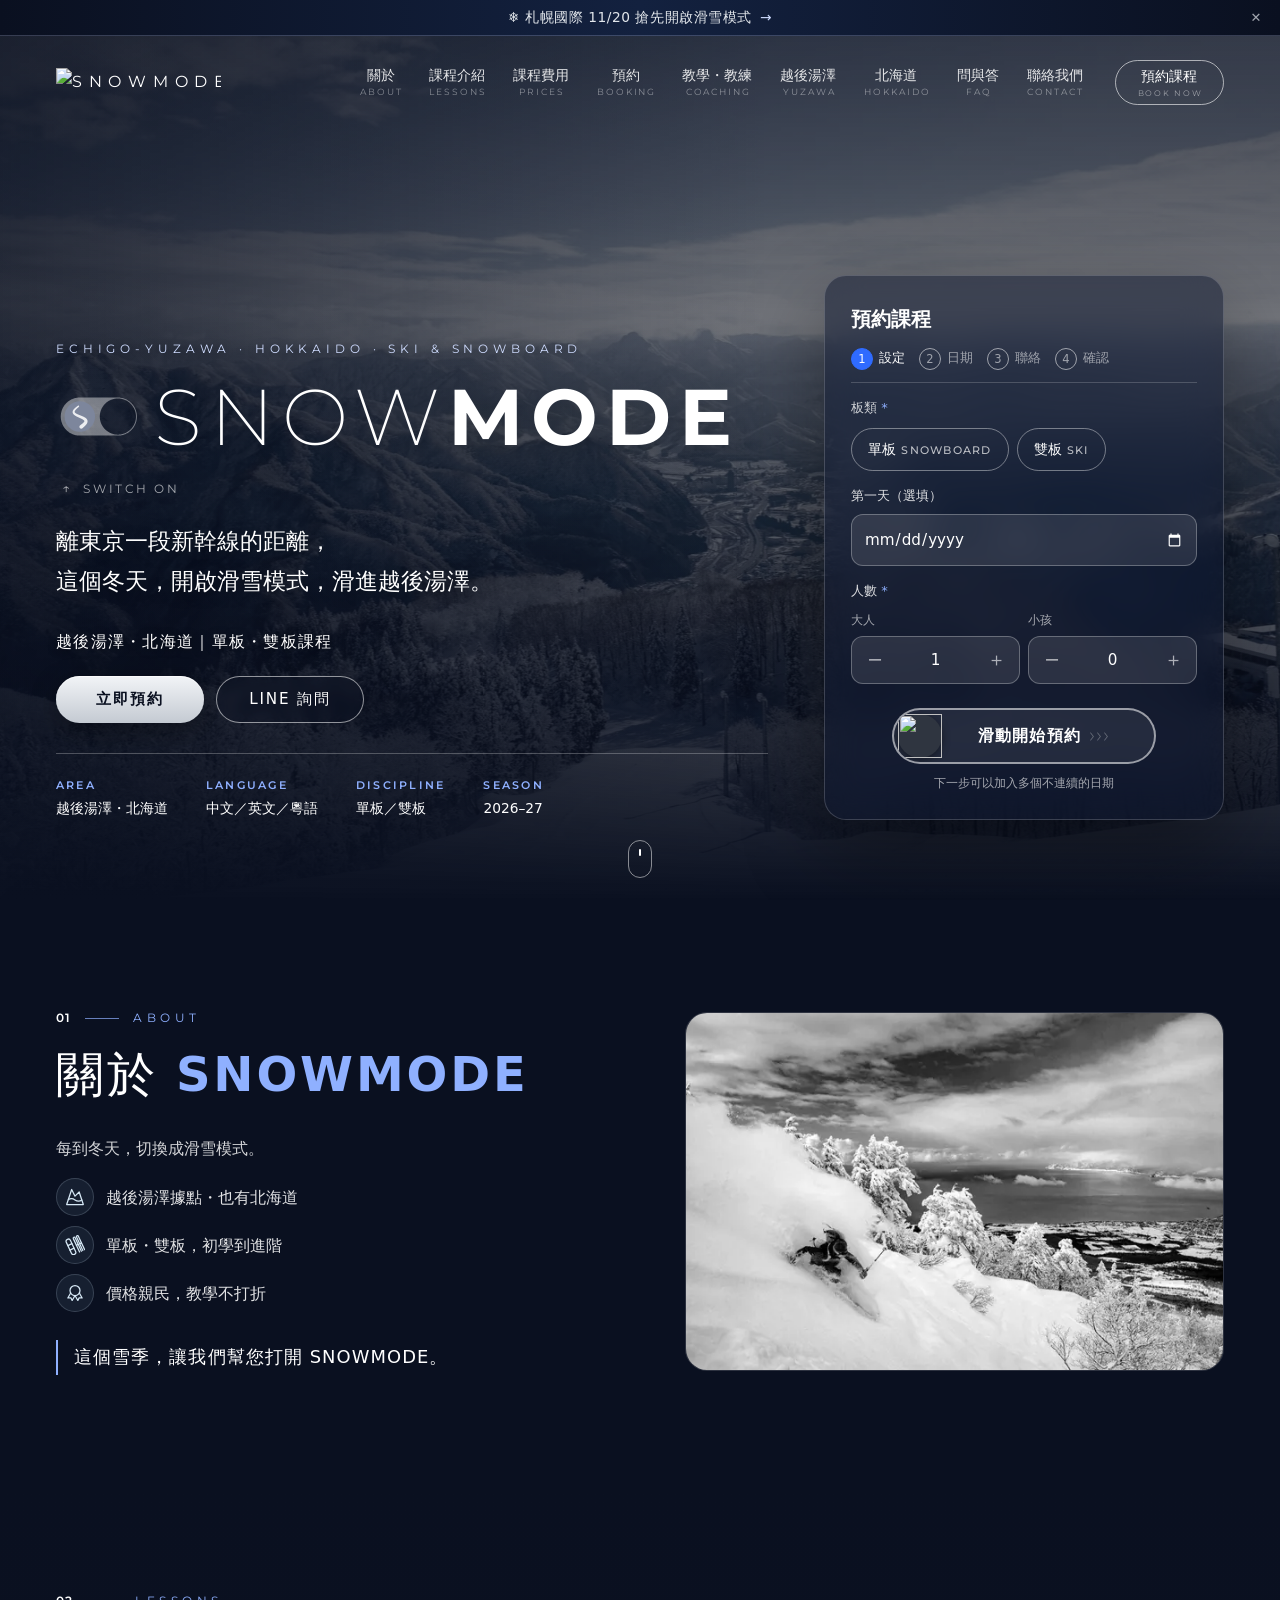
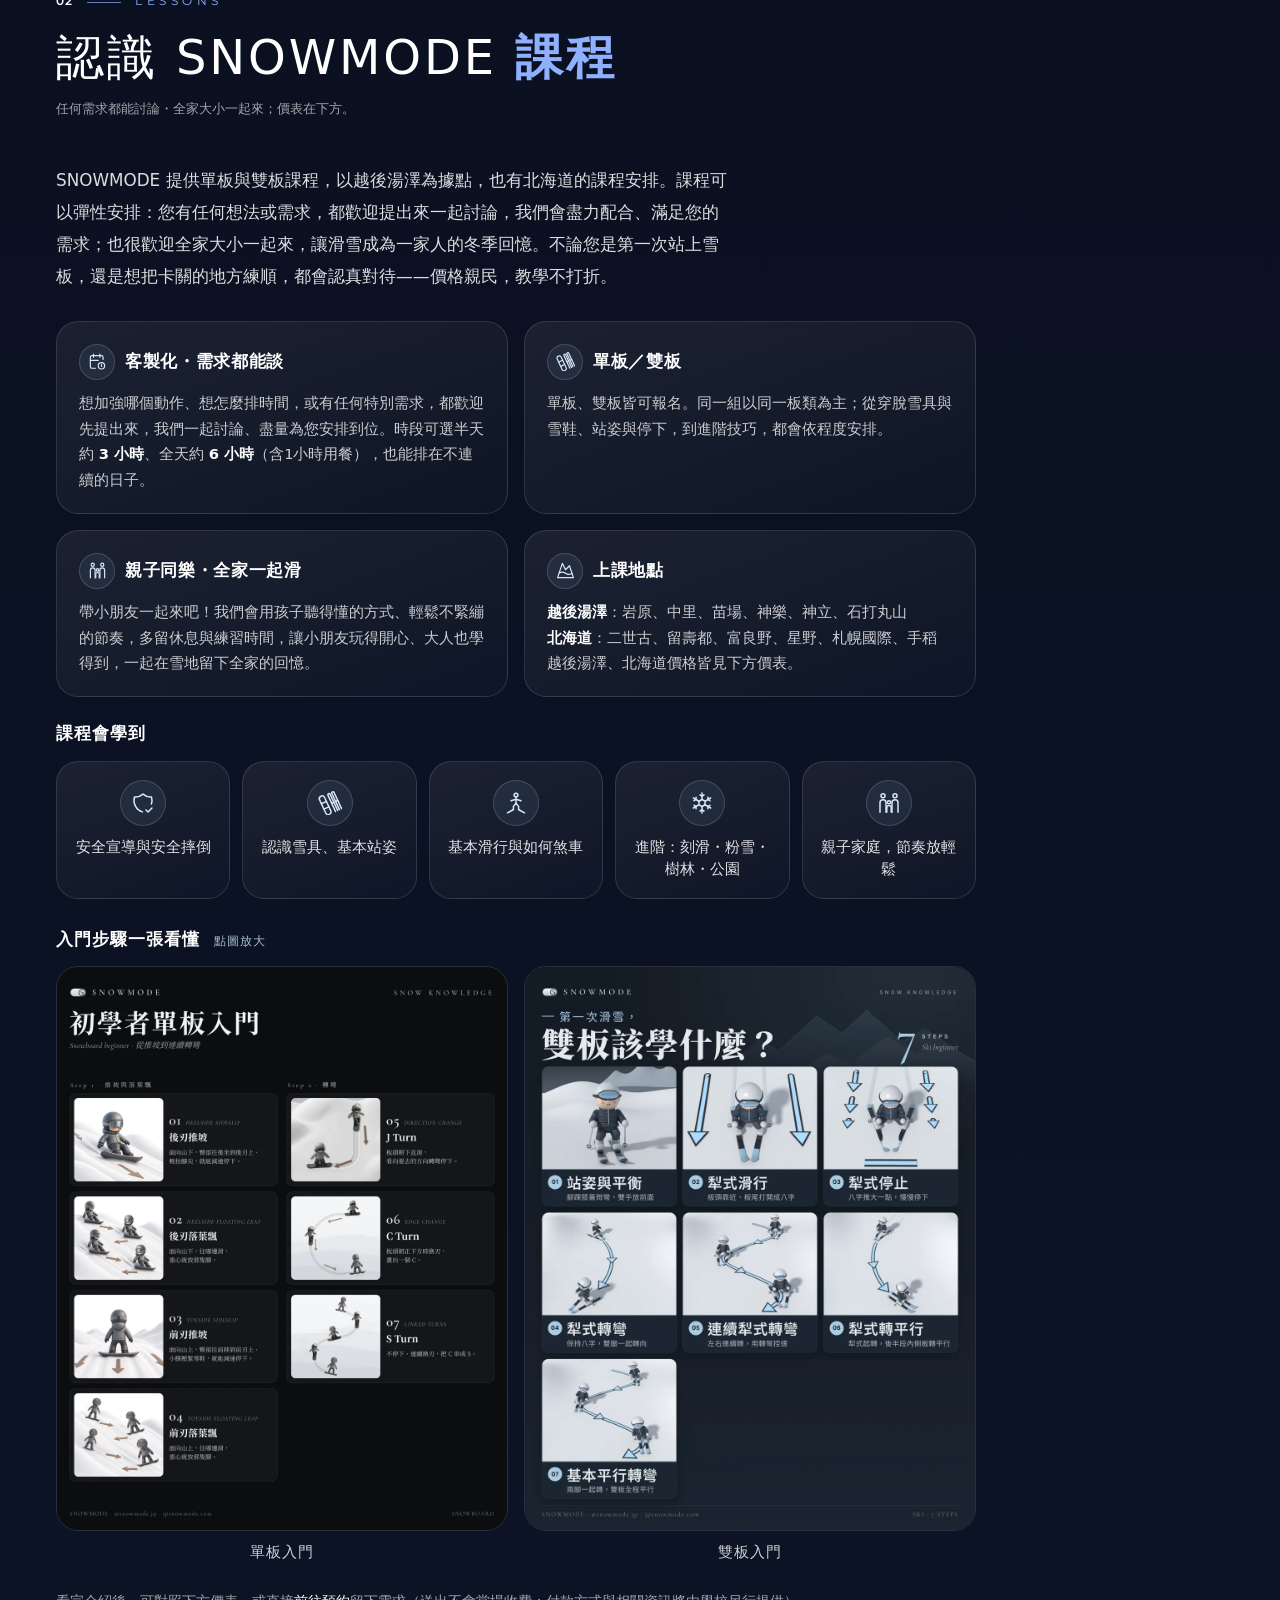
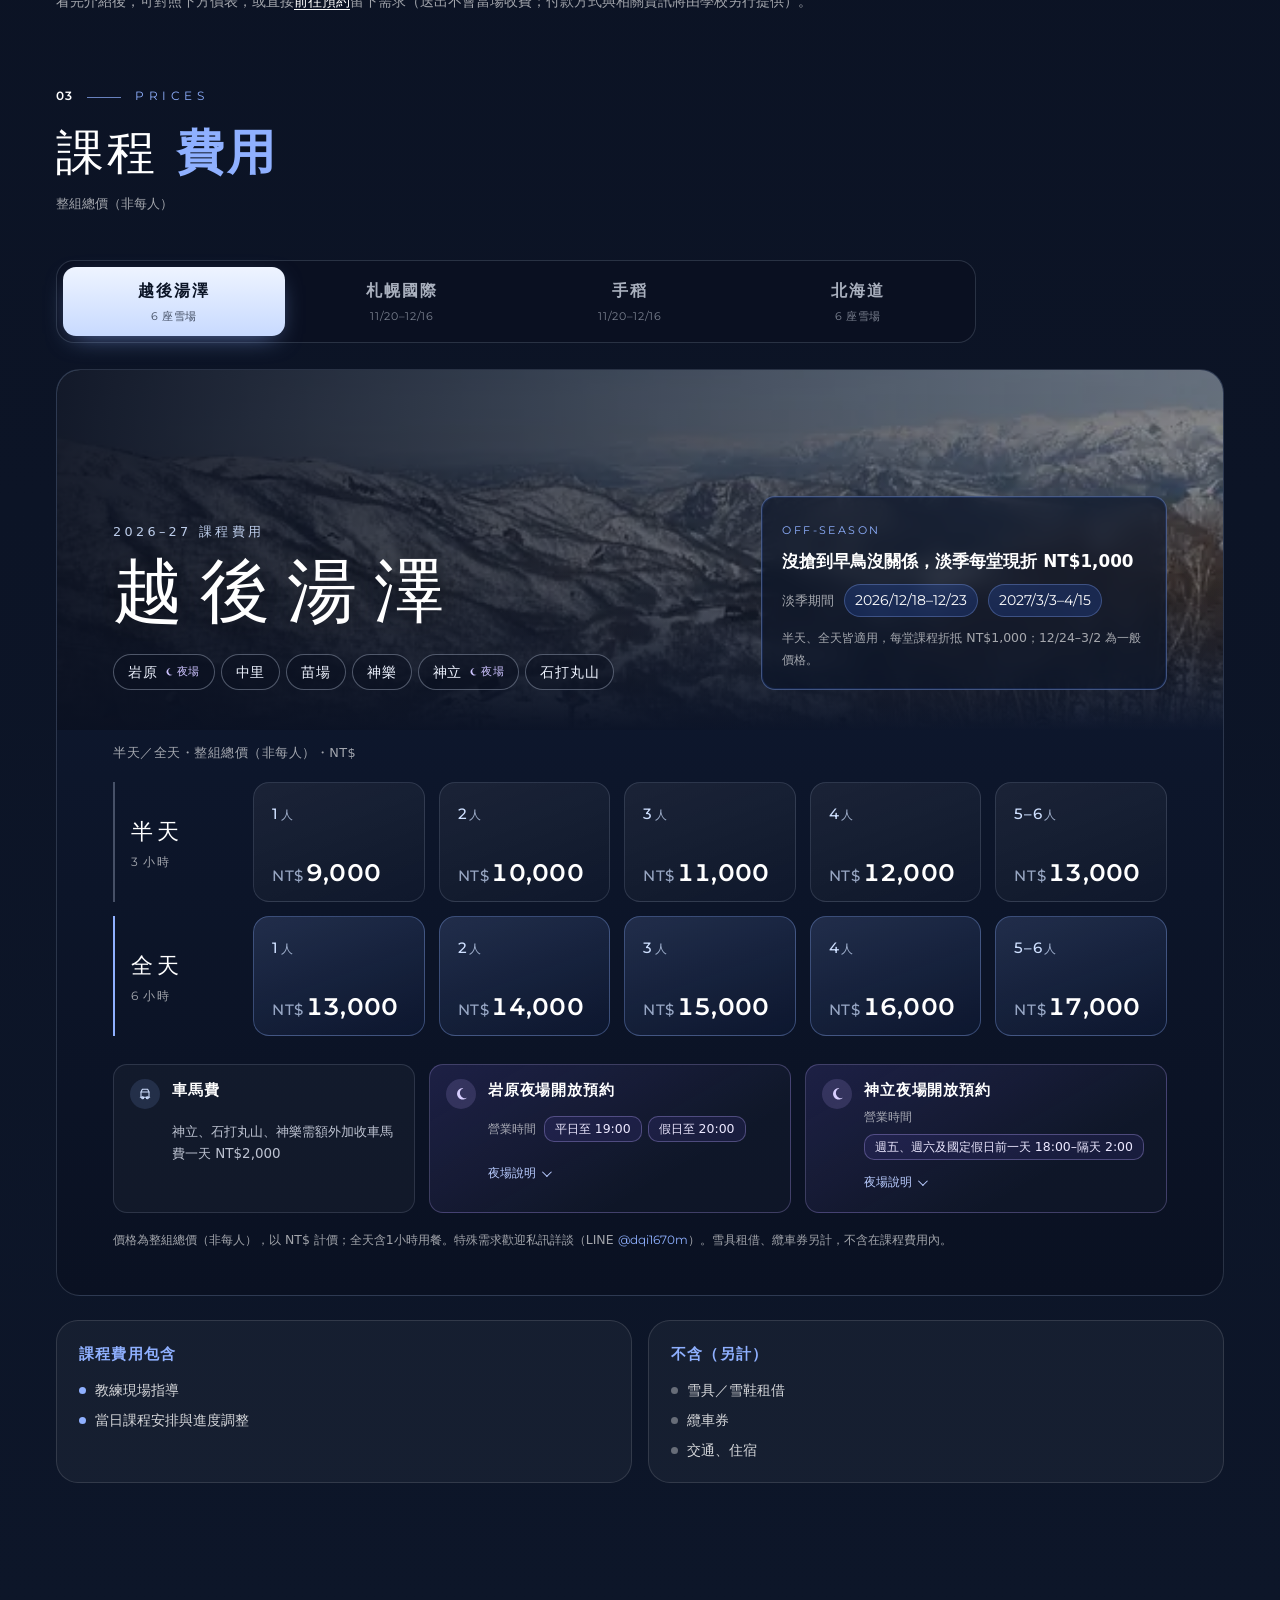
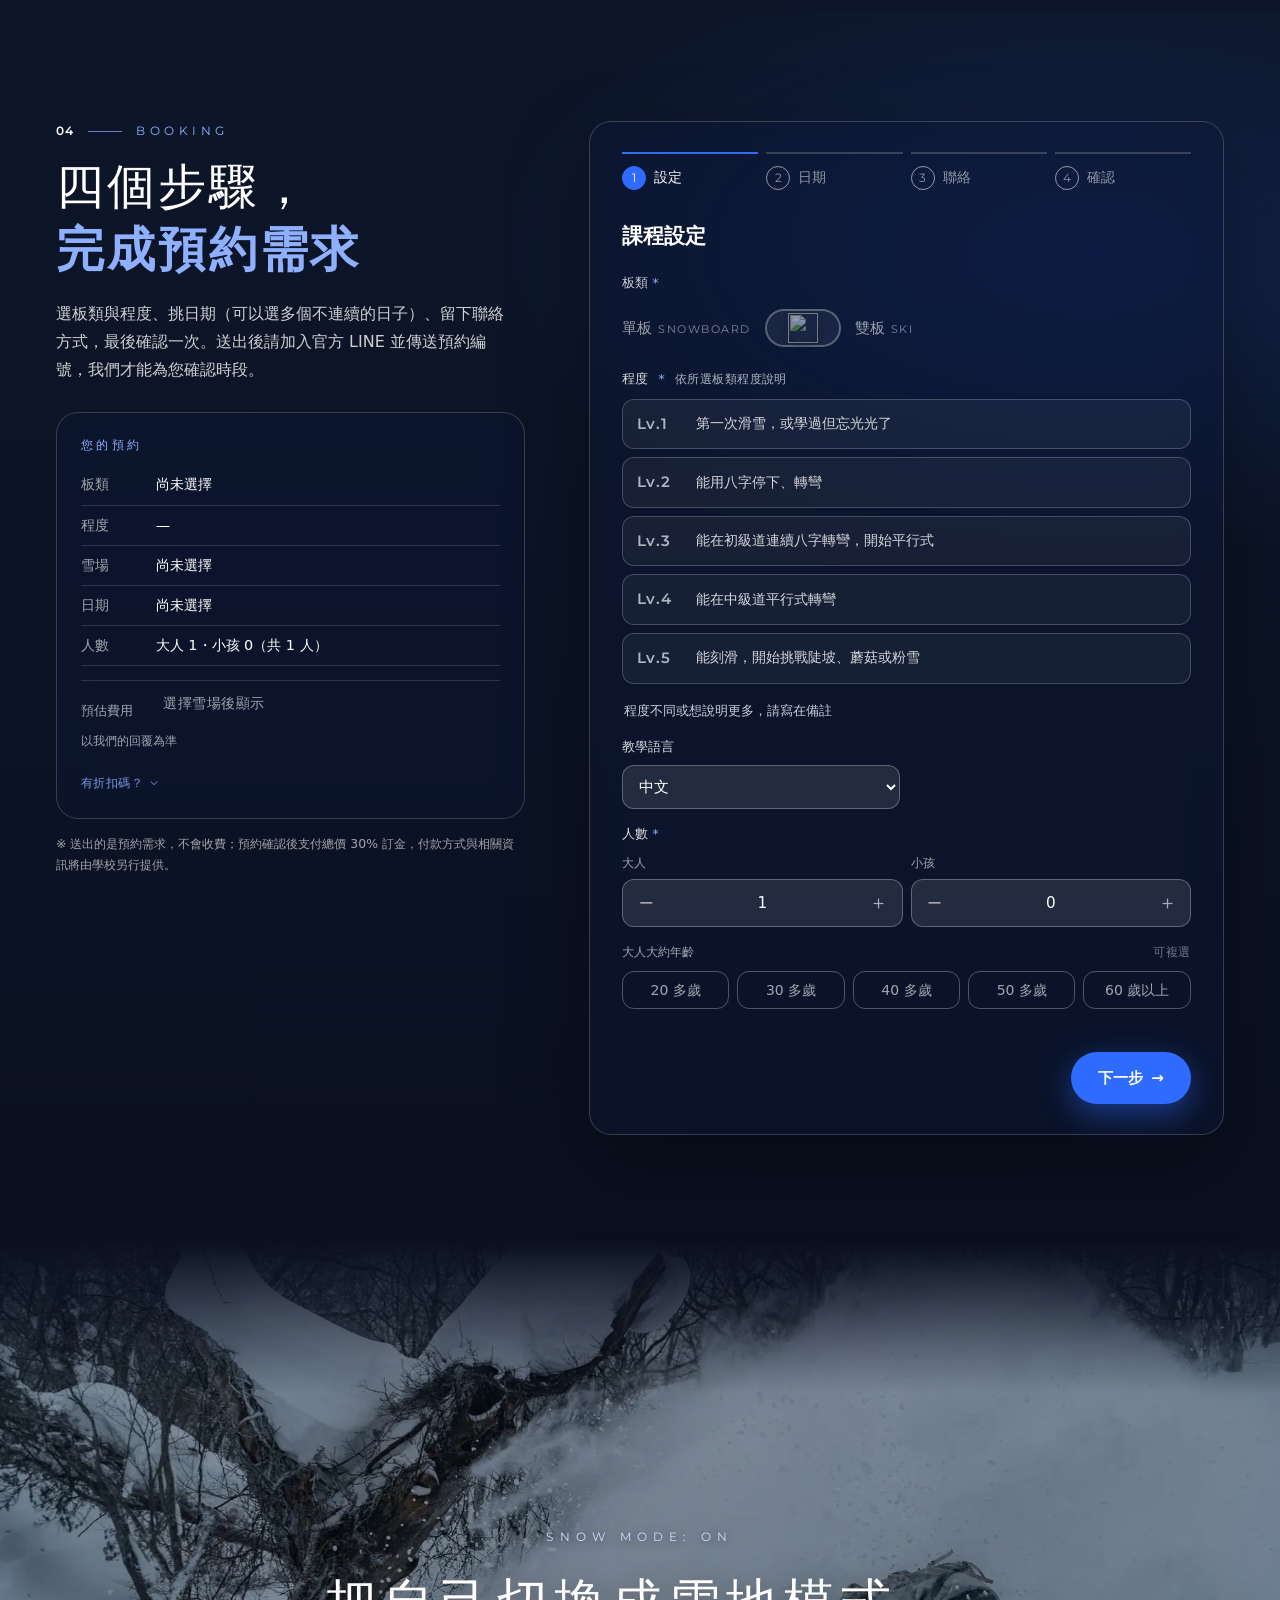
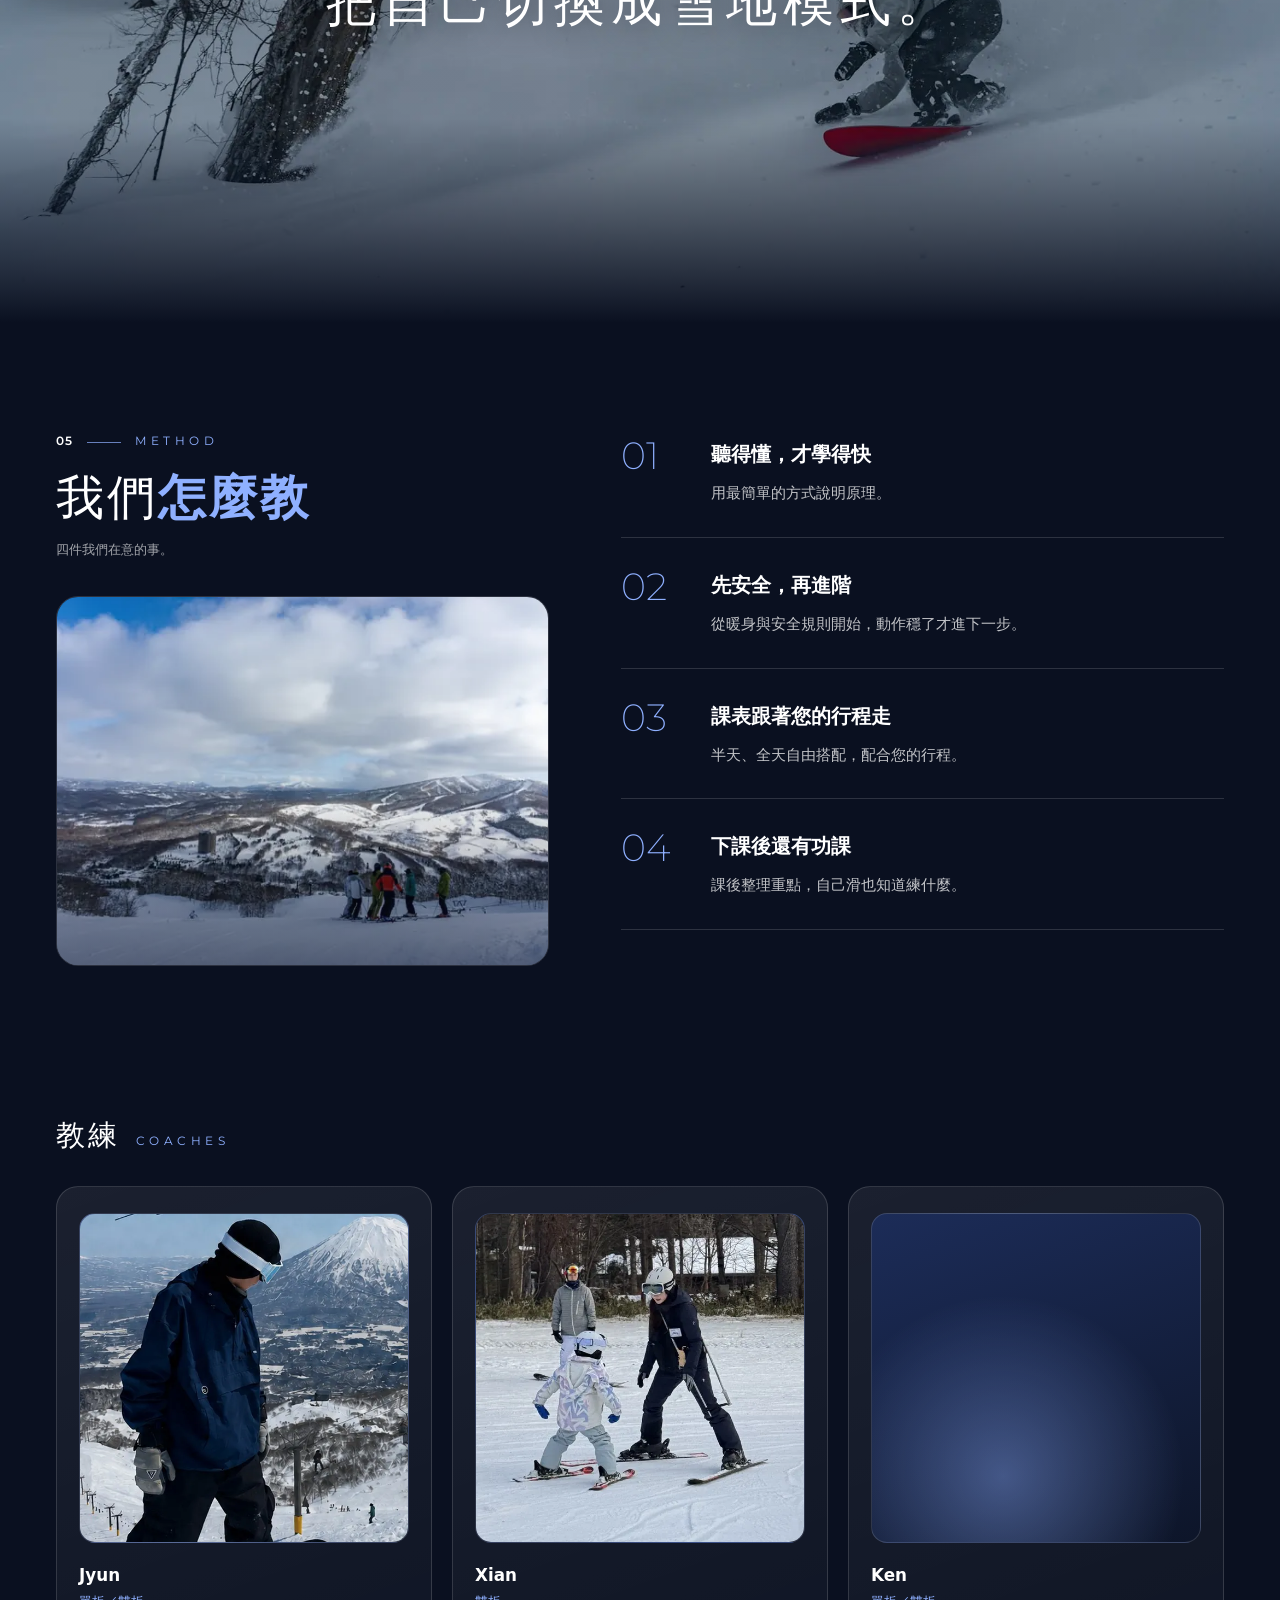
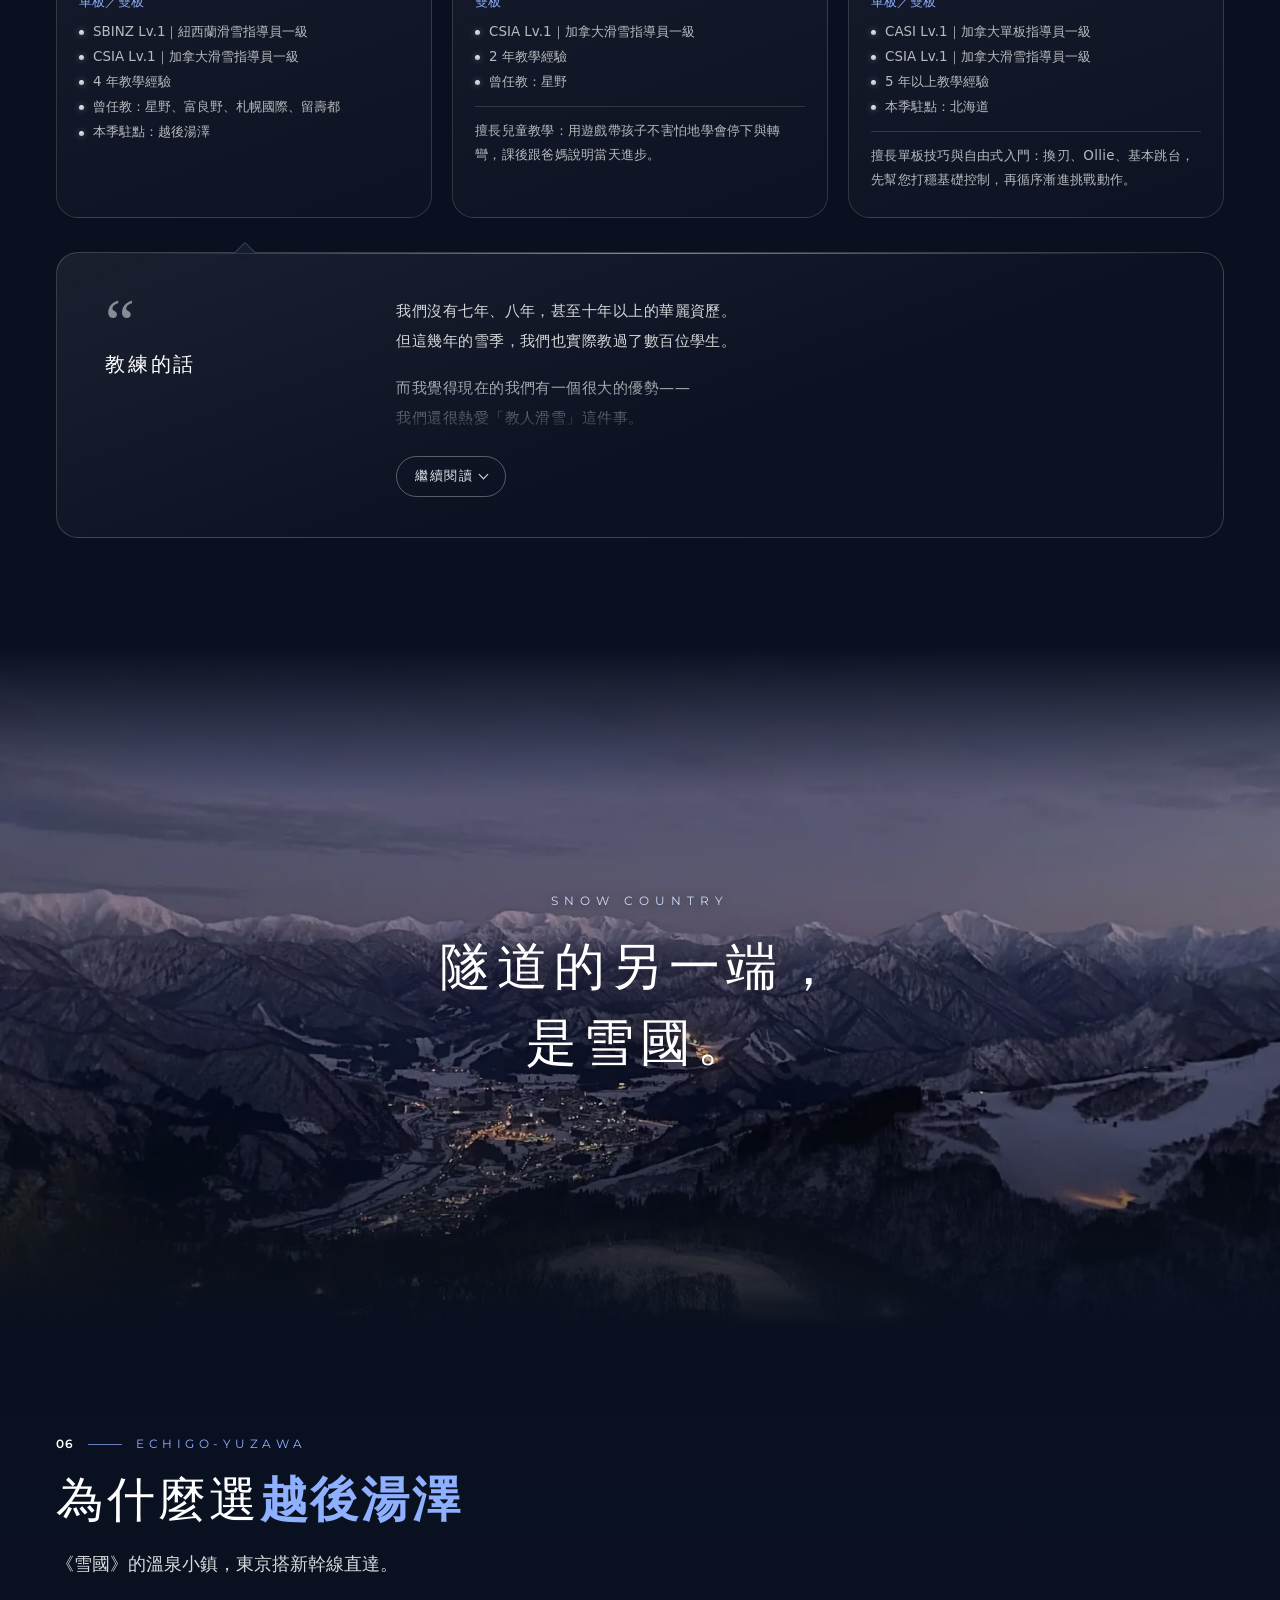
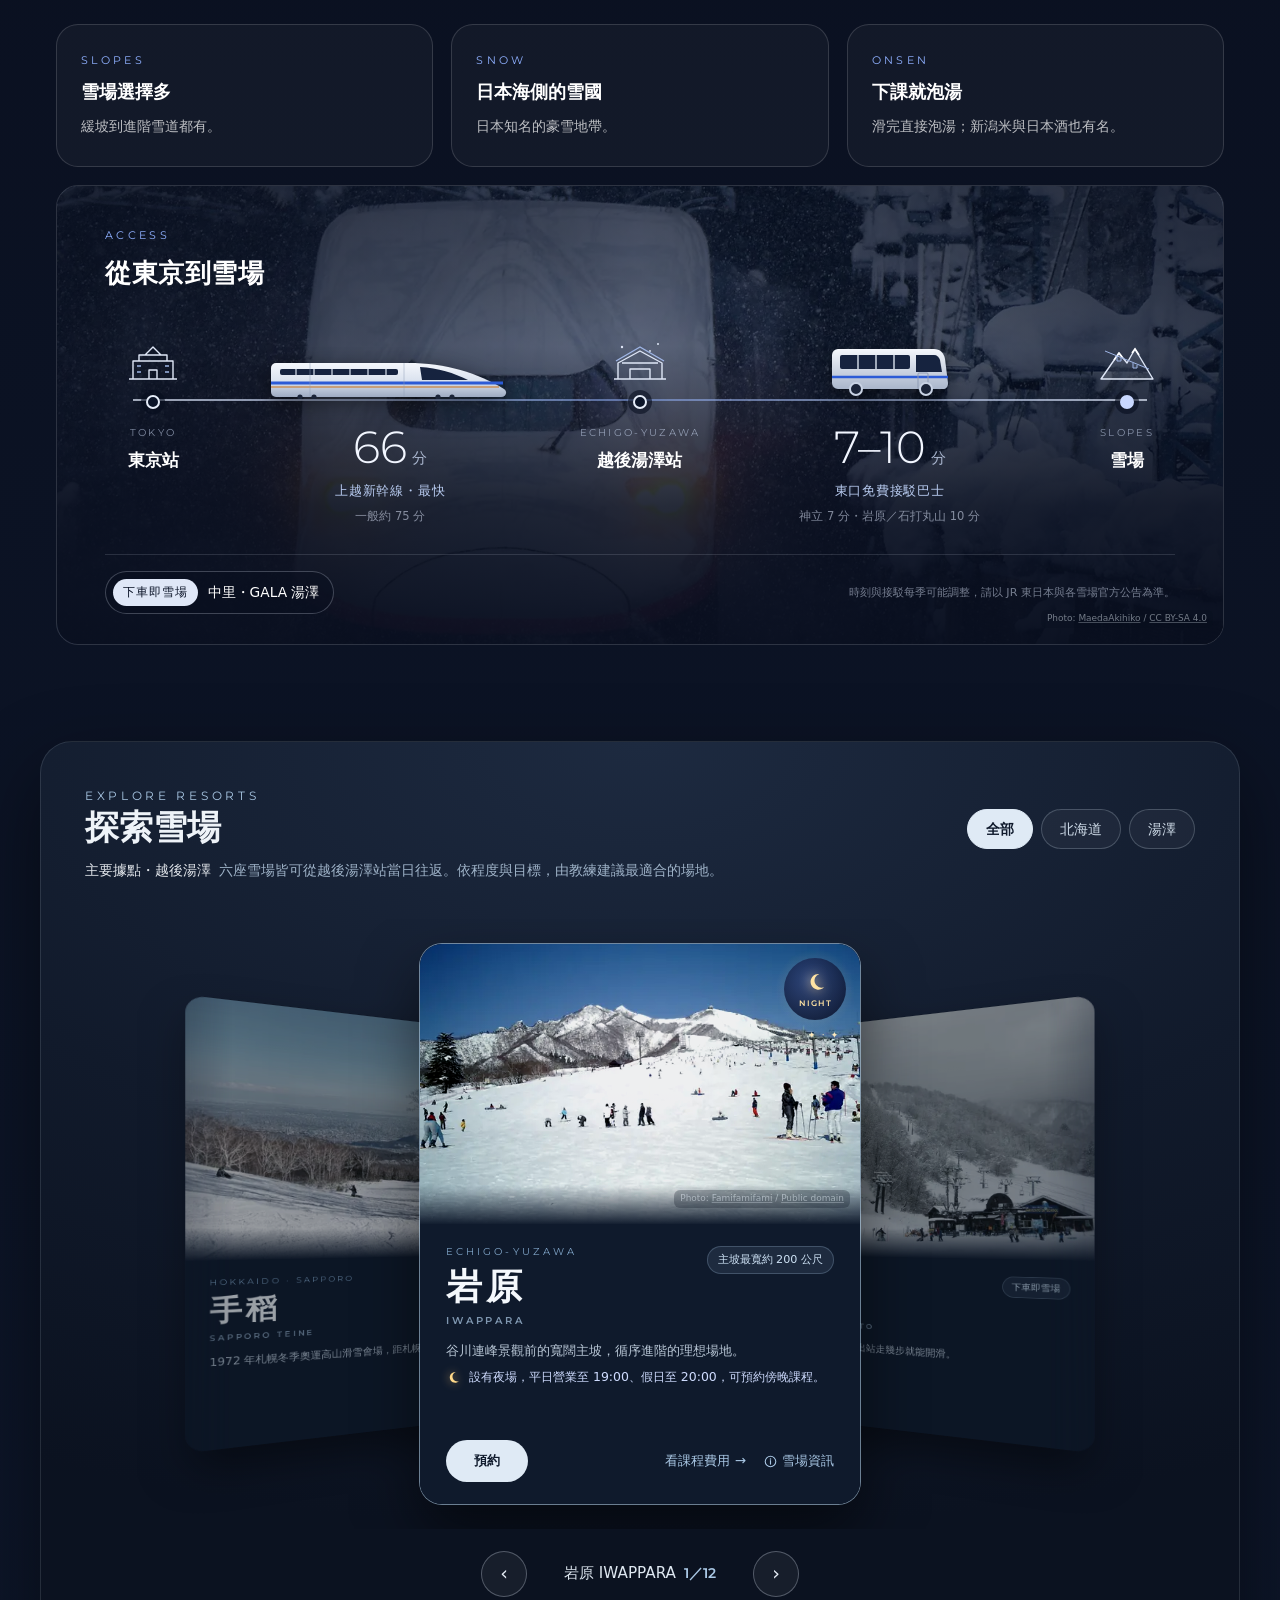
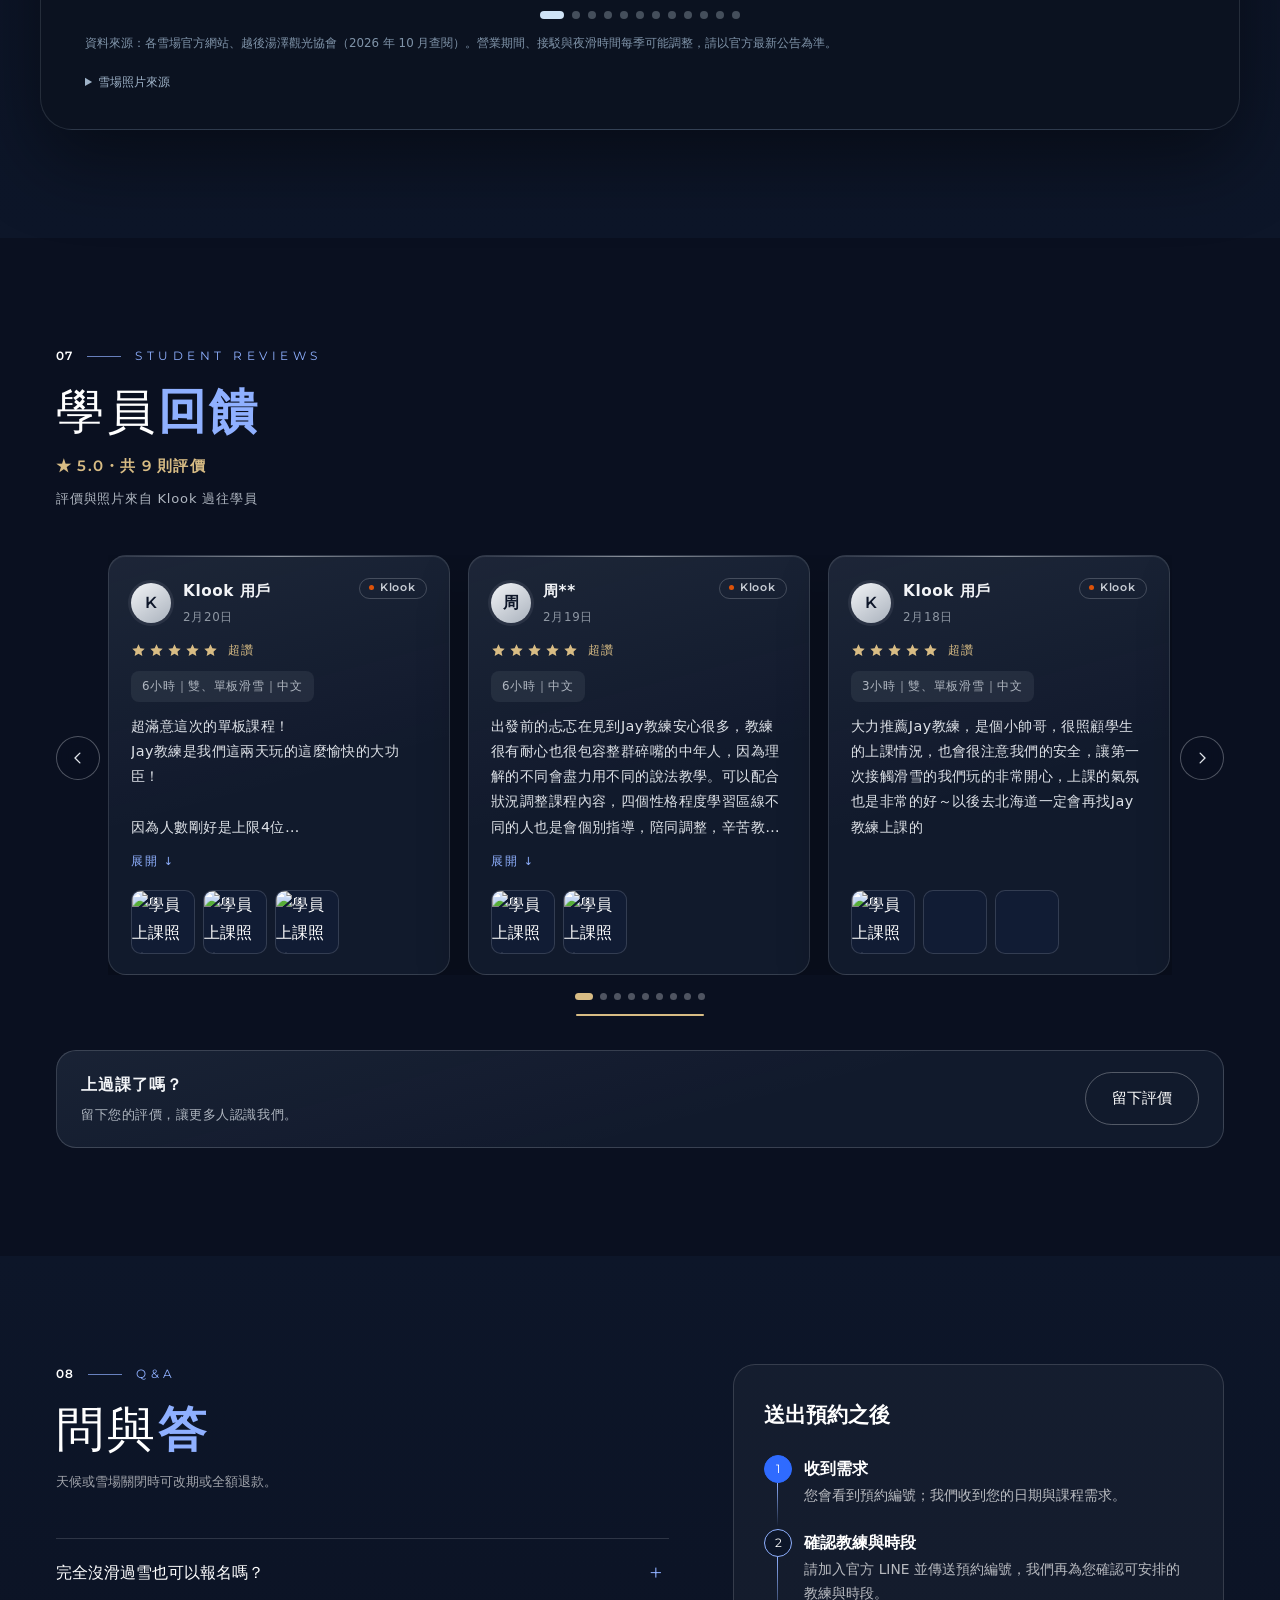
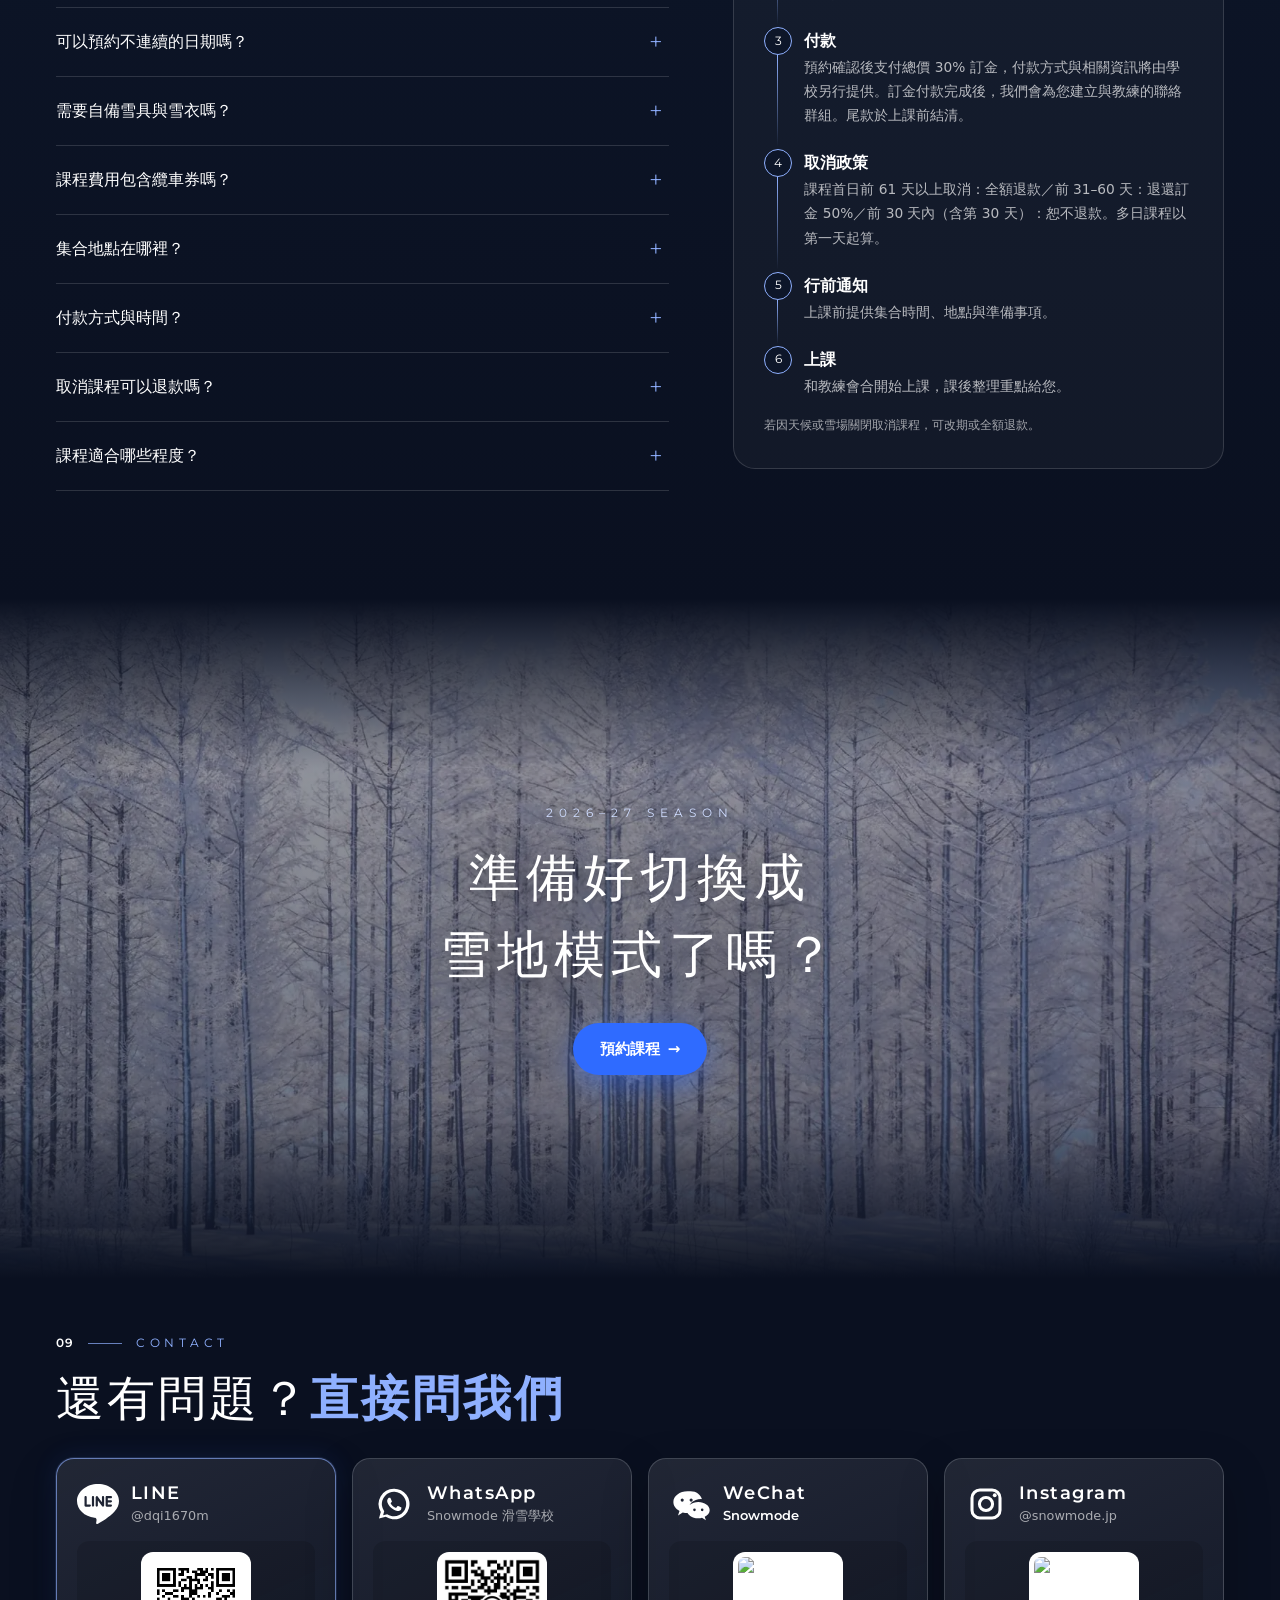
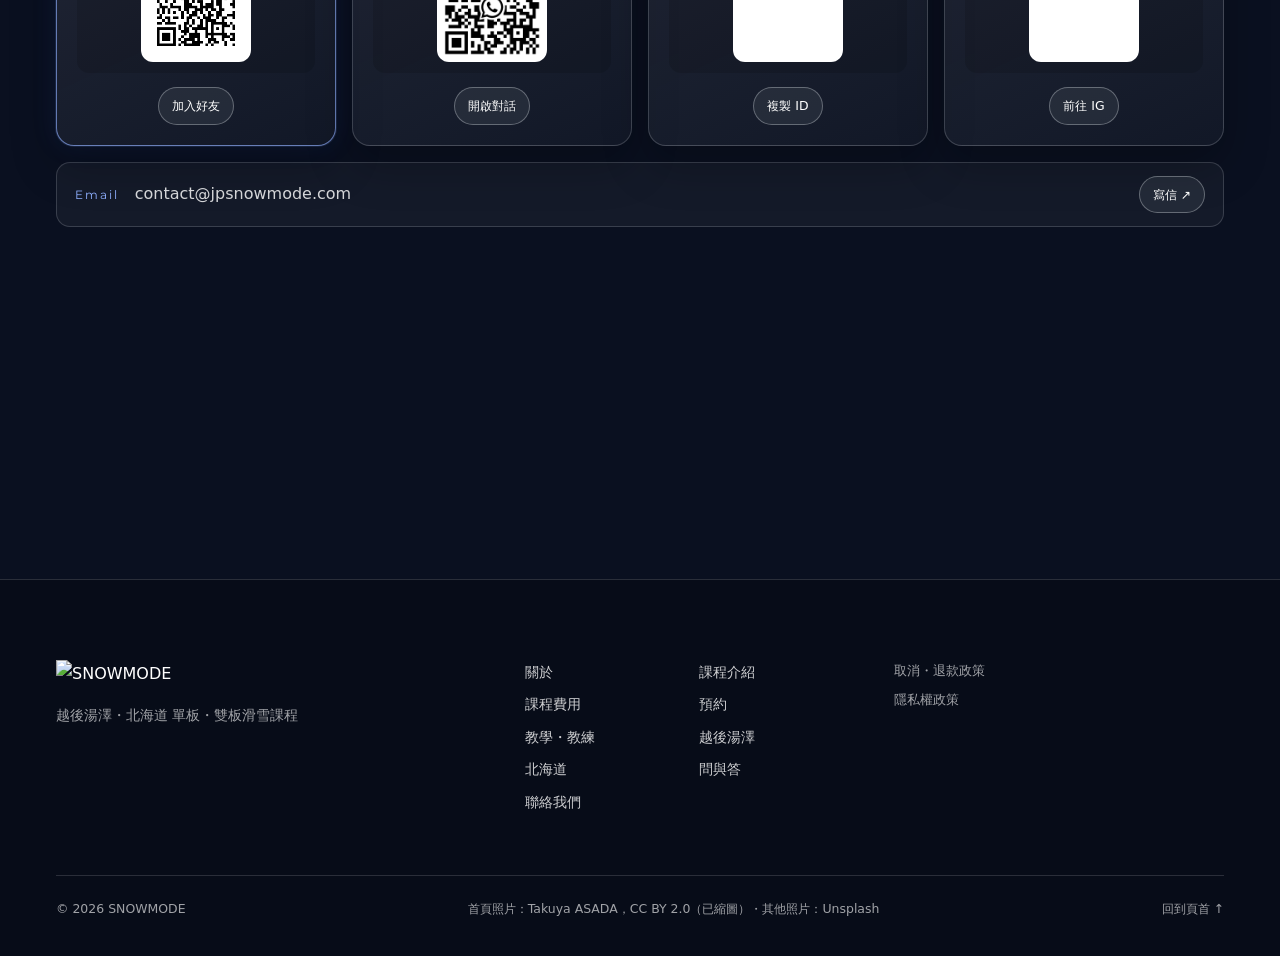
==== commit d90fbb56: "Reviews: show ski season (Jul–Jun) on approved 官網評價 cards; cache hero54/kn30" ====
--- a/index.html
+++ b/index.html
@@ -45,7 +45,7 @@
 <link href="https://fonts.googleapis.com/css2?family=Montserrat:wght@200;300;400;600;700&display=swap" rel="stylesheet">
 <link rel="preload" as="image" type="image/webp" href="img/hero-m-opt5.webp" media="(max-width:640px)" fetchpriority="high">
 <link rel="preload" as="image" type="image/webp" href="img/hero-yuzawa-1920.webp" media="(min-width:641px)" fetchpriority="high">
-<link rel="stylesheet" href="style.css?v=hero53">
+<link rel="stylesheet" href="style.css?v=hero54">
 <link rel="stylesheet" href="hero-snow.css?v=1">
 <link rel="stylesheet" href="resort-carousel.css?v=16">
 </head>
@@ -1331,7 +1331,7 @@
     <svg class="msum-chev" viewBox="0 0 24 24" aria-hidden="true"><path d="M6 15l6-6 6 6" fill="none" stroke="currentColor" stroke-width="1.8" stroke-linecap="round" stroke-linejoin="round"/></svg>
   </button>
 </div>
-<script src="script.js?v=kn29"></script>
+<script src="script.js?v=kn30"></script>
 <script src="resort-carousel.js?v=kn2"></script>
 
 </body>
--- a/style.css
+++ b/style.css
@@ -968,6 +968,9 @@
 .rv-src{margin-left:auto;align-self:flex-start;padding:4px 10px 4px 9px;border-radius:999px;border:1px solid rgba(226,230,235,.22);
   font:600 .66rem/1 var(--lat);letter-spacing:.08em;color:#C9CED6;white-space:nowrap}
 .rv-src::before{content:"";display:inline-block;width:5px;height:5px;margin:0 6px 1px 0;border-radius:50%;background:#FF5B00;vertical-align:middle;opacity:.85}
+.rv-meta{margin-left:auto;align-self:flex-start;display:flex;flex-direction:column;align-items:flex-end;gap:4px}
+.rv-meta .rv-src{margin-left:0}
+.rv-season{font-size:.68rem;line-height:1.2;color:#8E97A3;letter-spacing:.06em;white-space:nowrap}
 .rv-rate{display:flex;align-items:center;gap:10px;margin-top:18px}
 .rv-stars{display:inline-flex;gap:3px}
 .rv-stars svg{width:15px;height:15px;fill:#D8BC84}
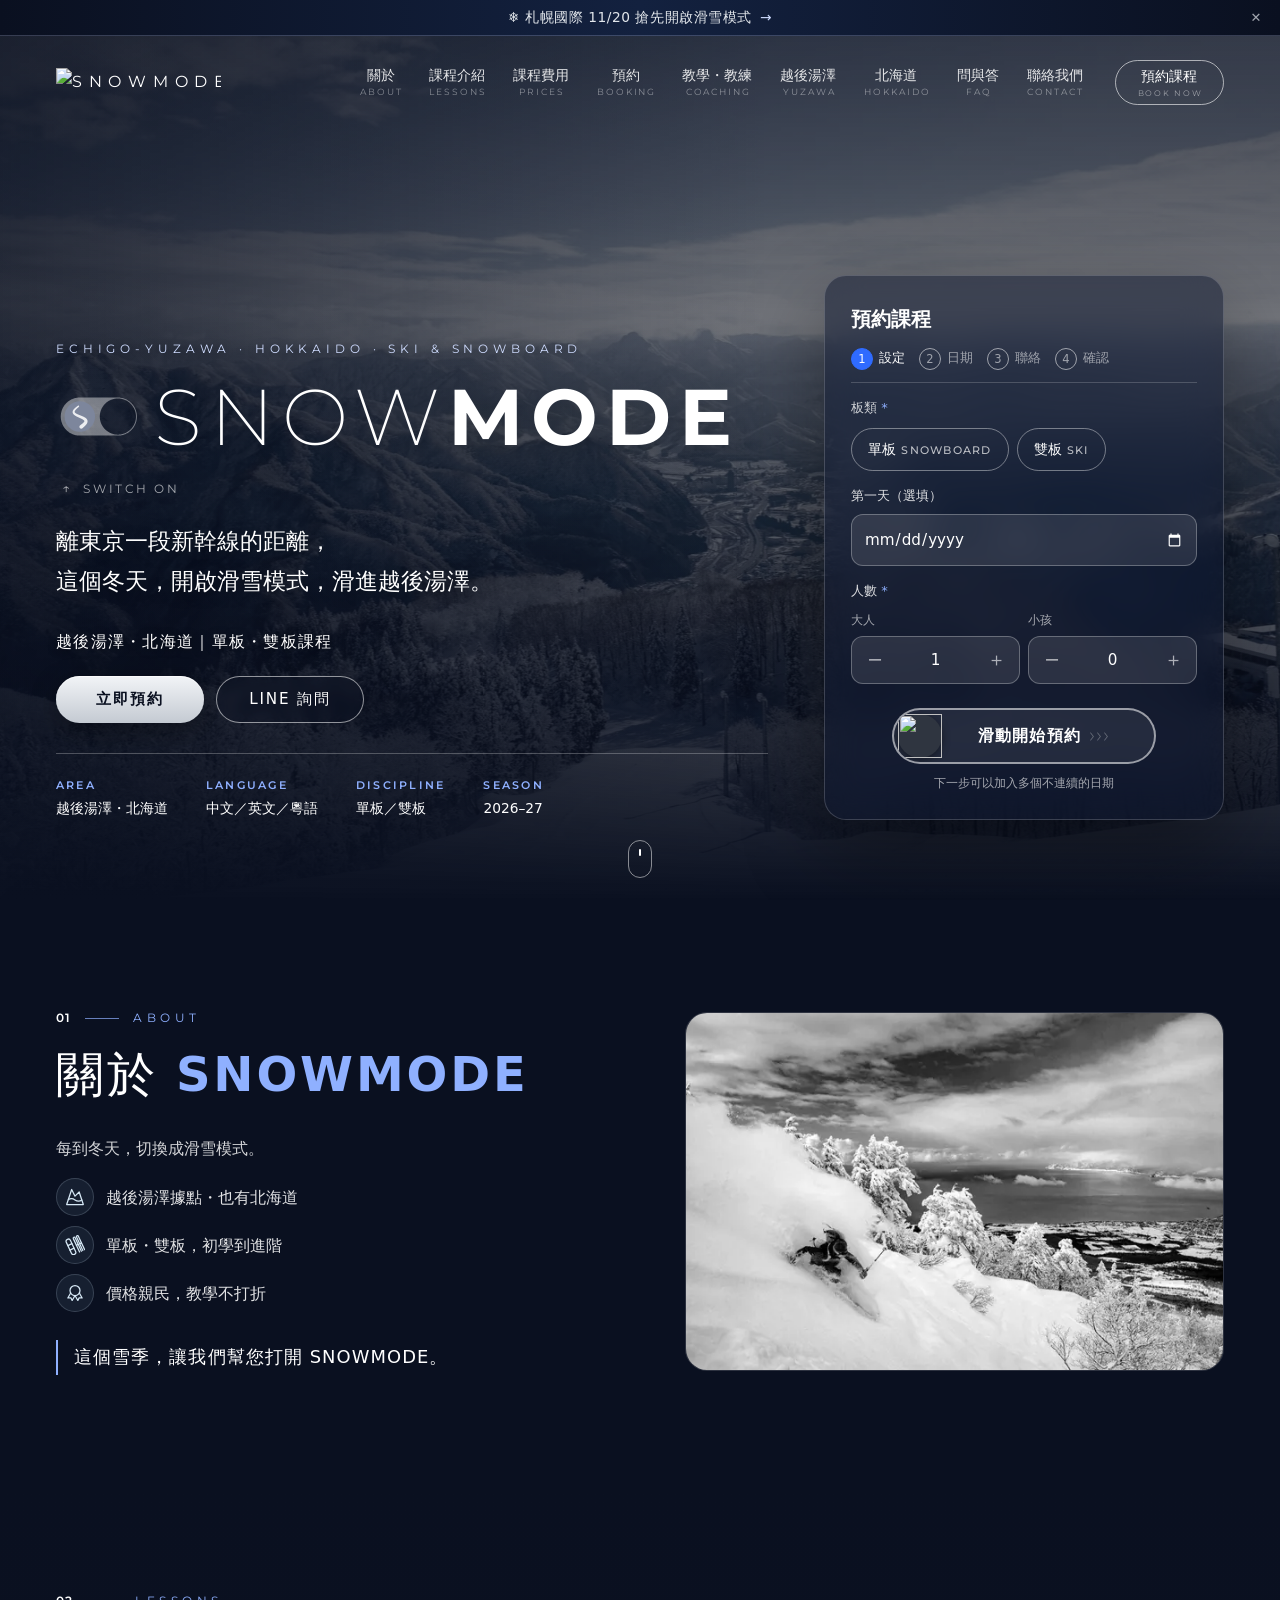
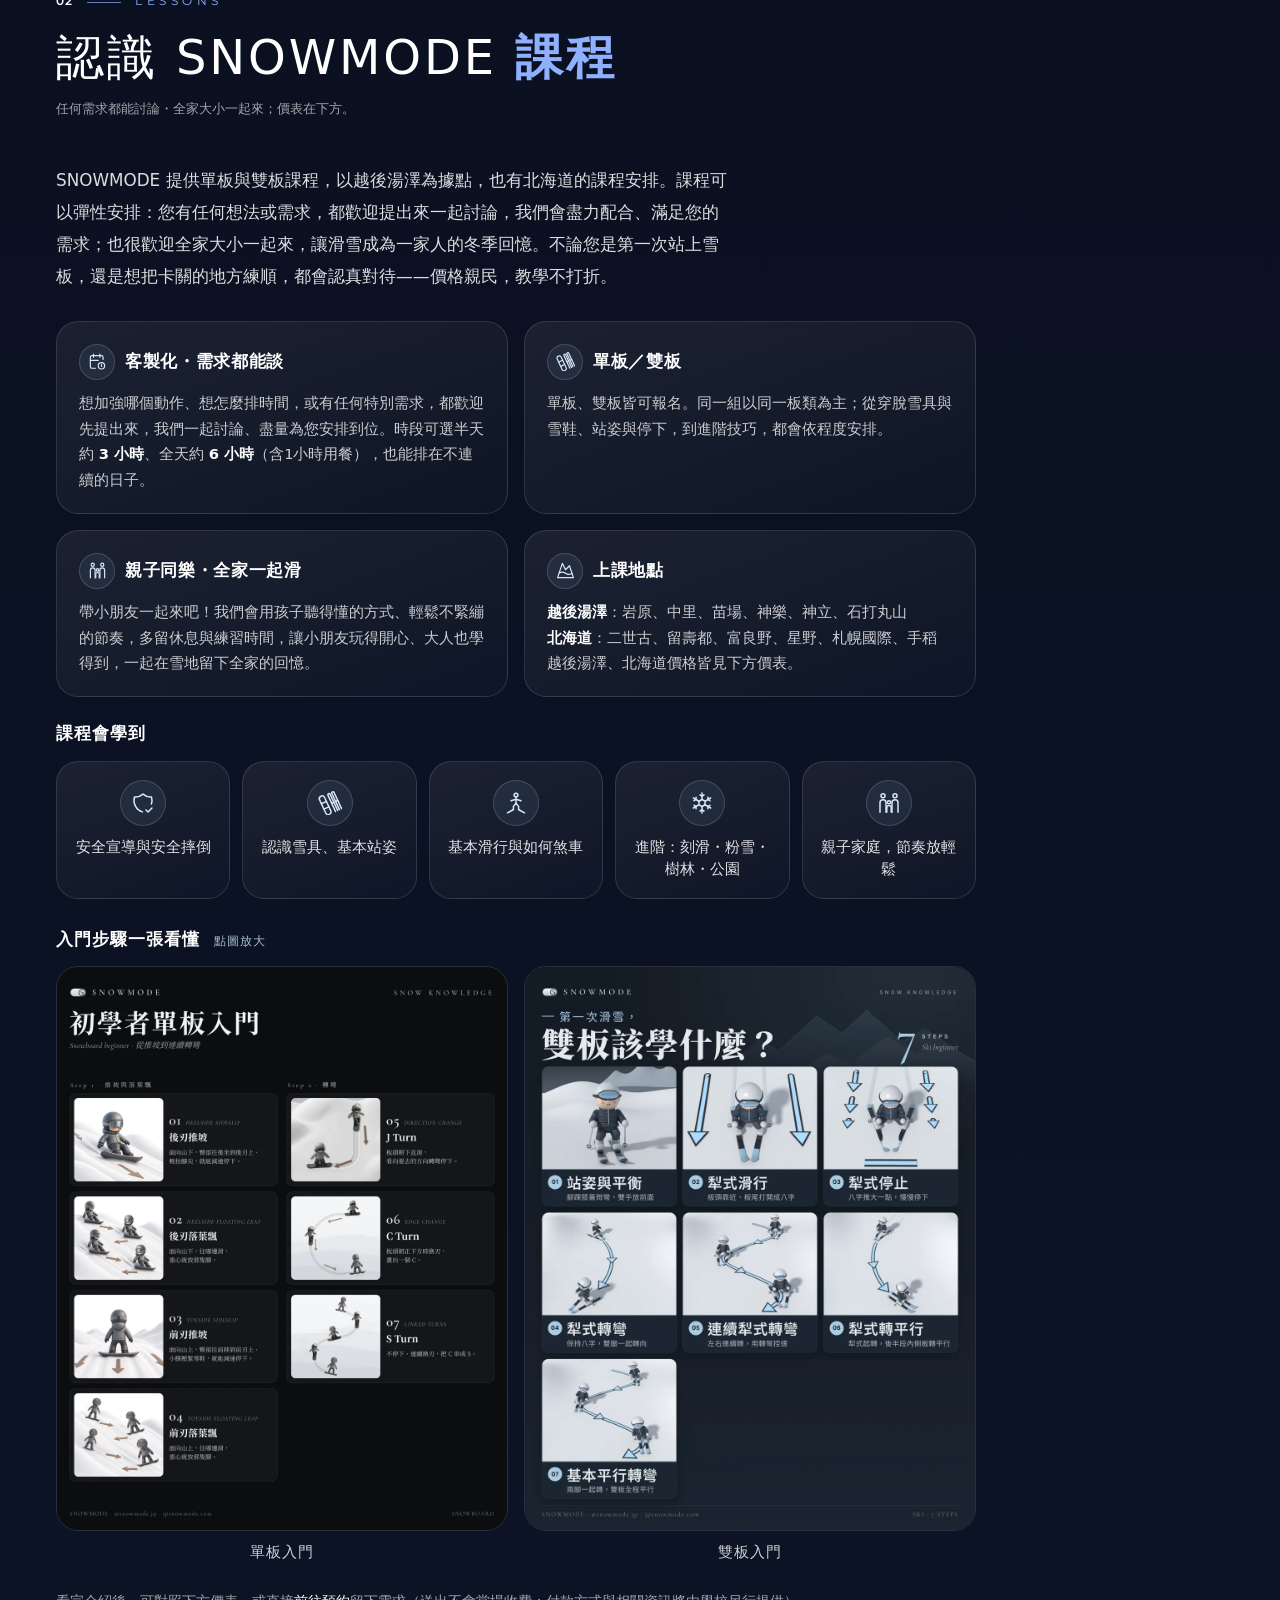
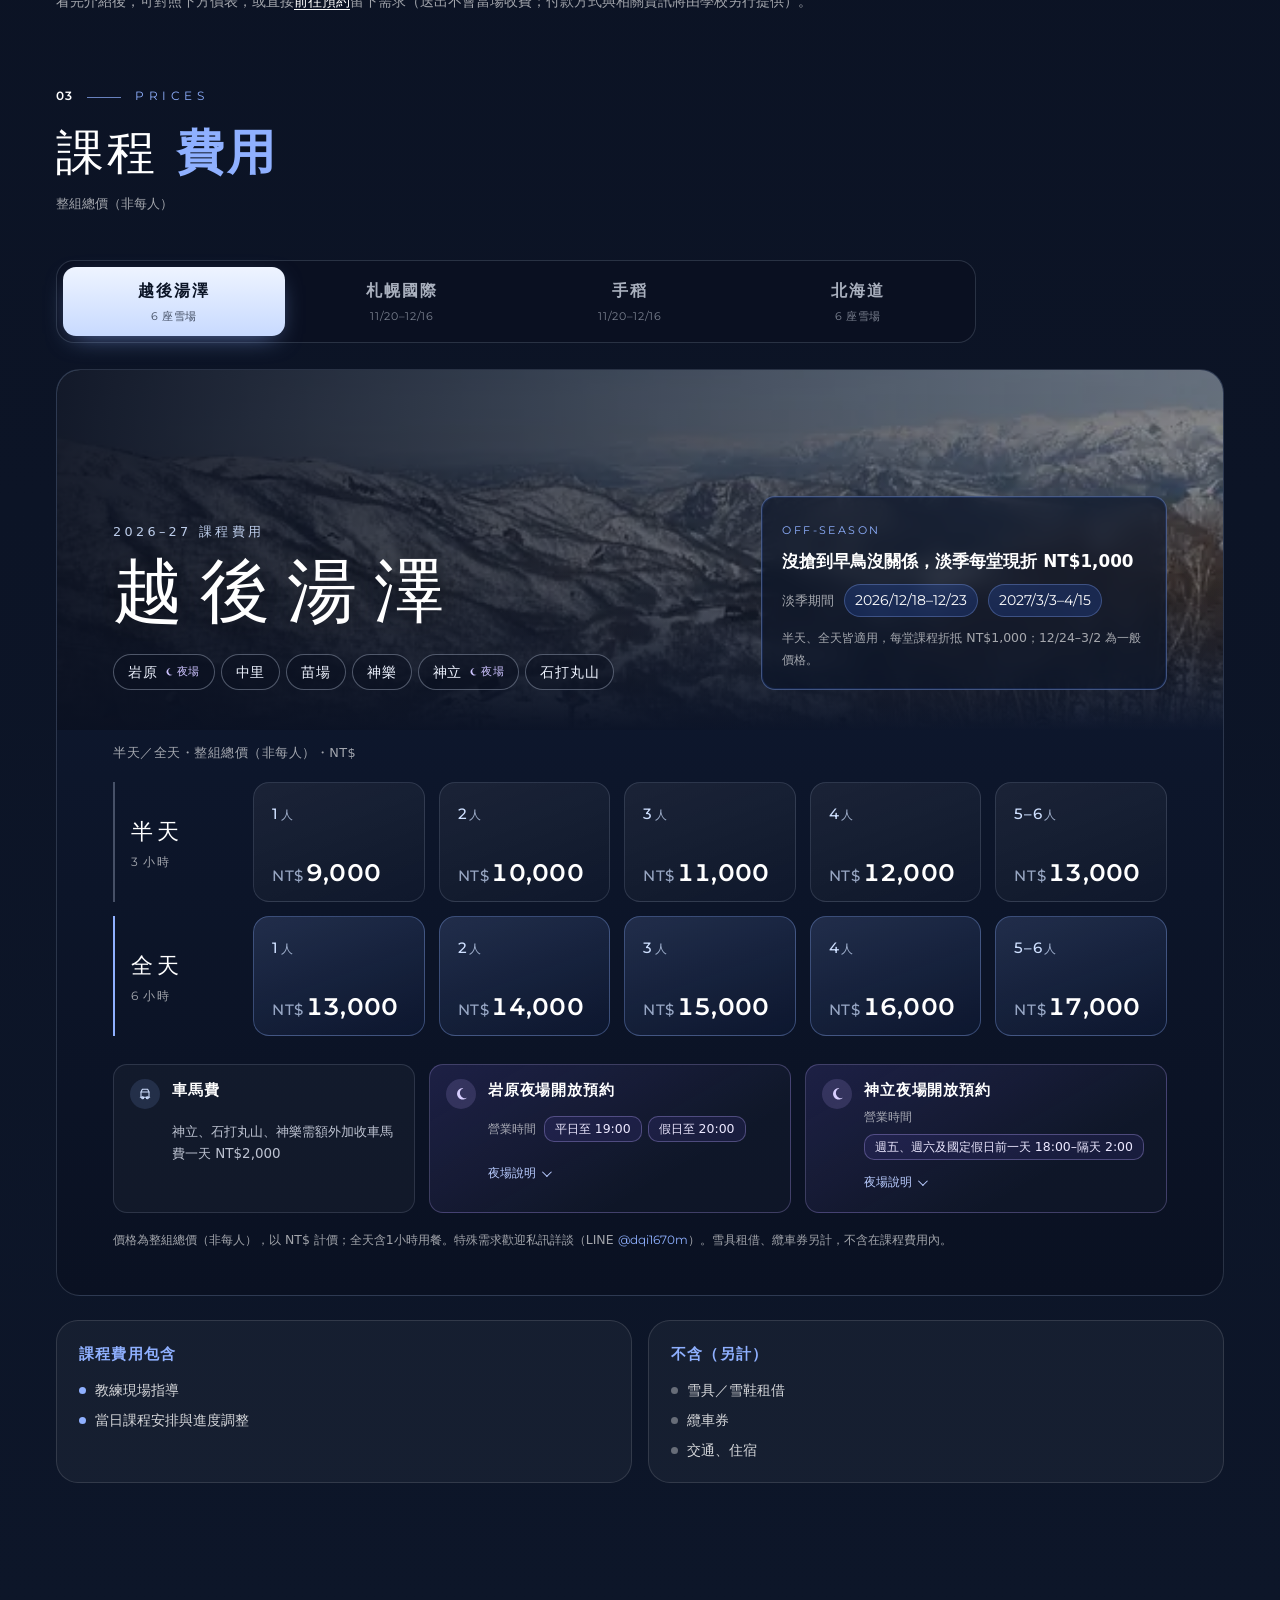
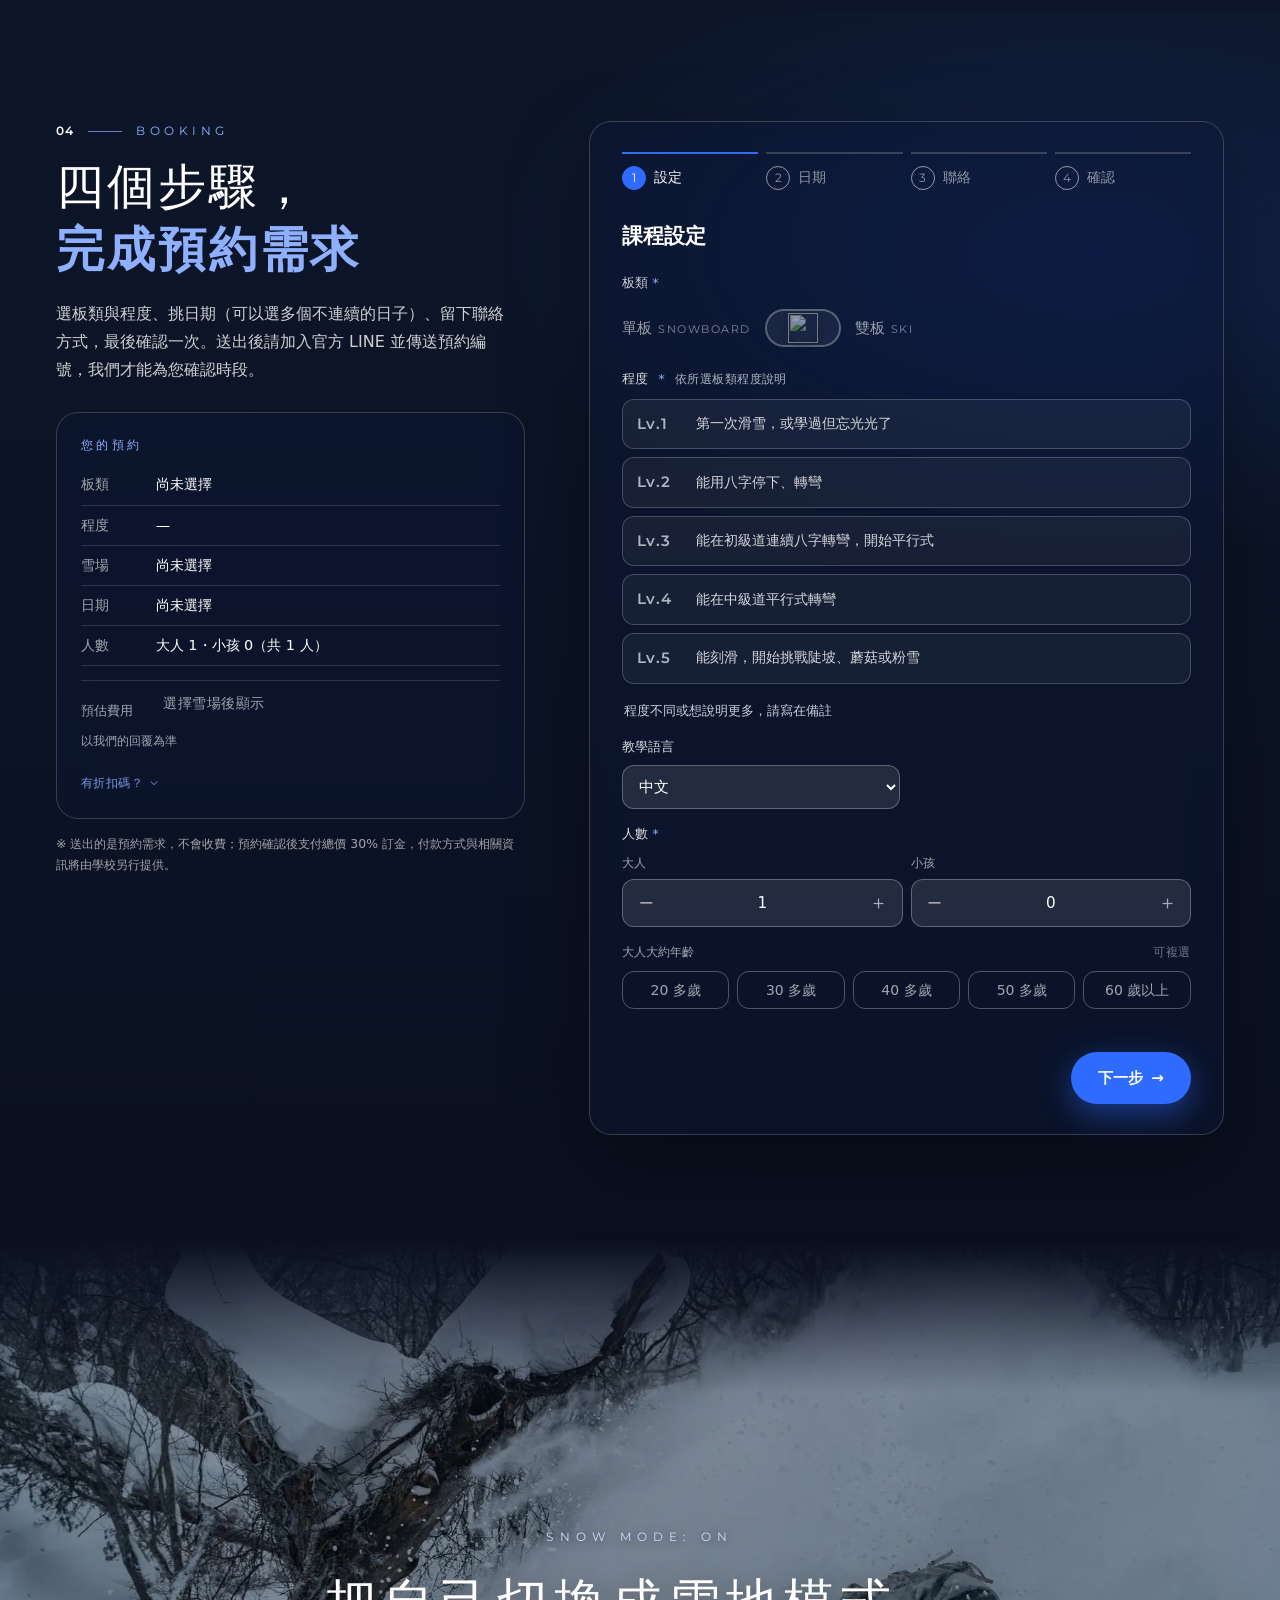
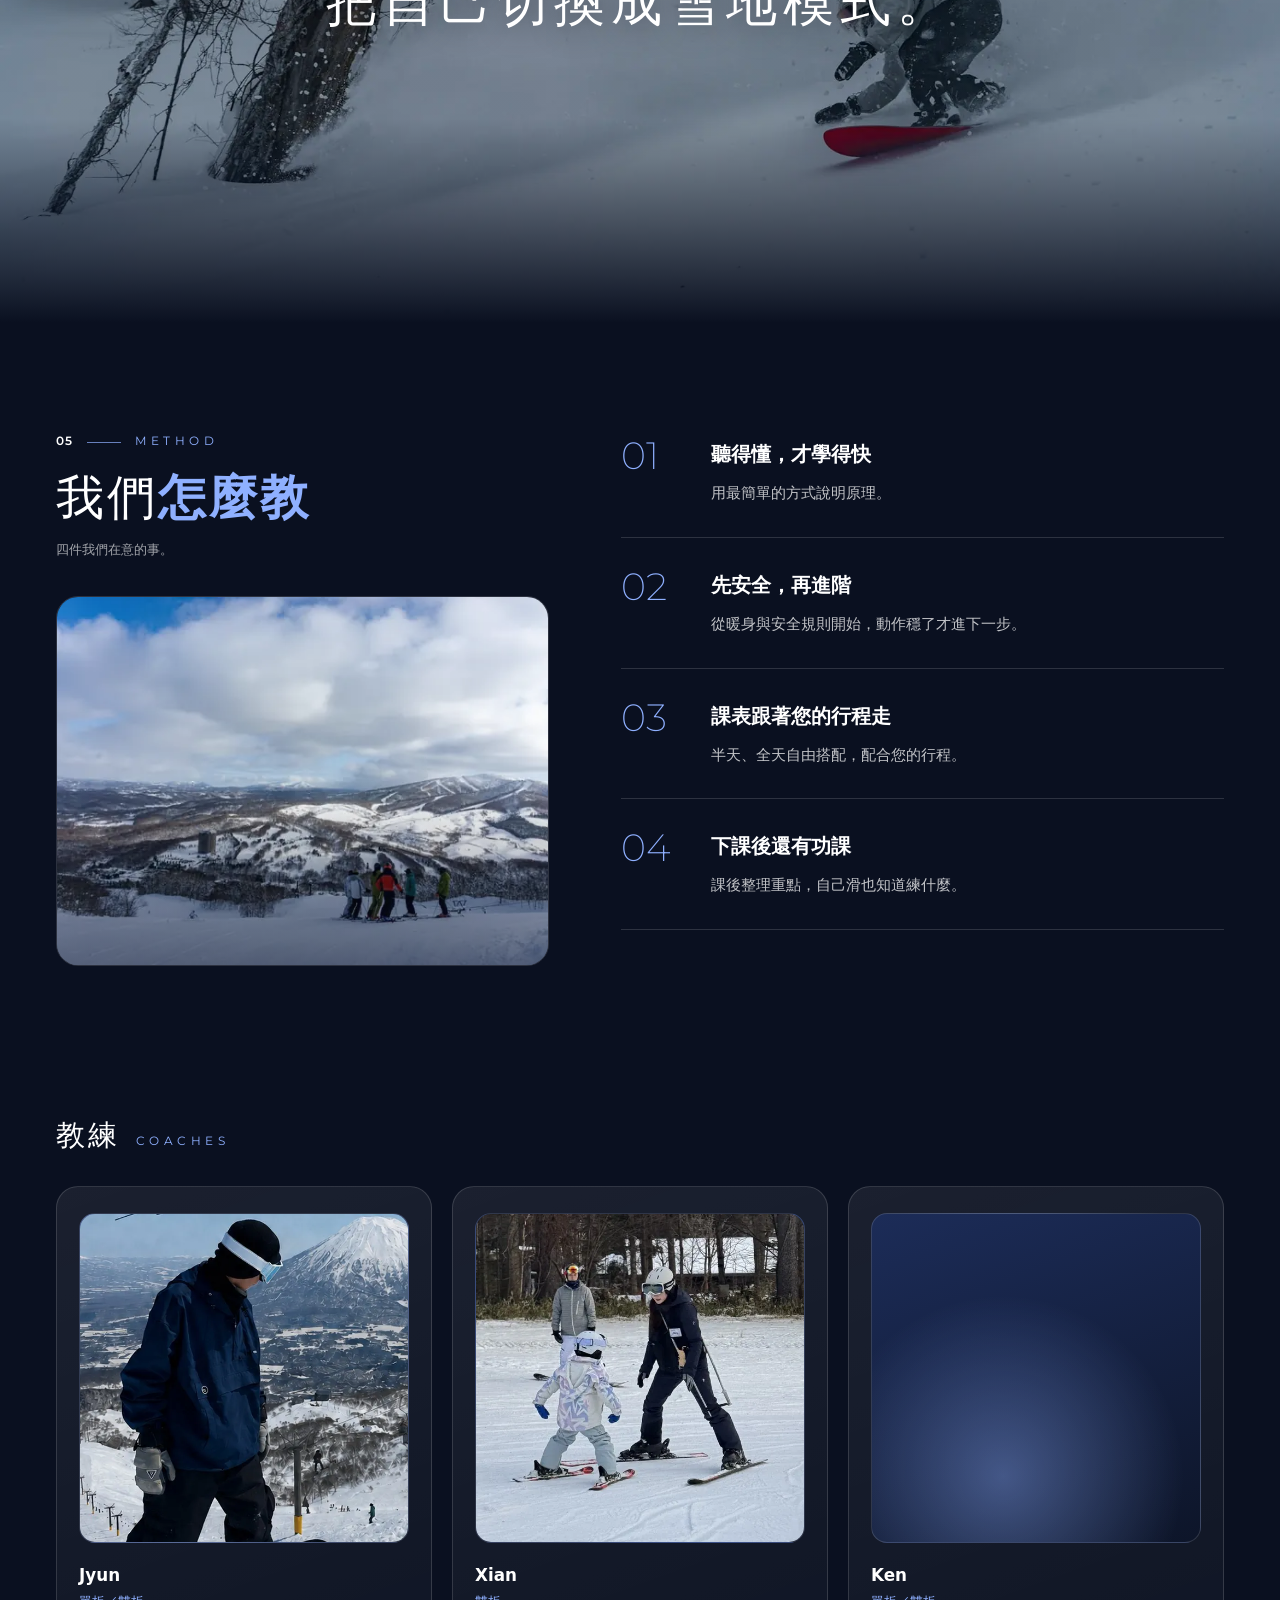
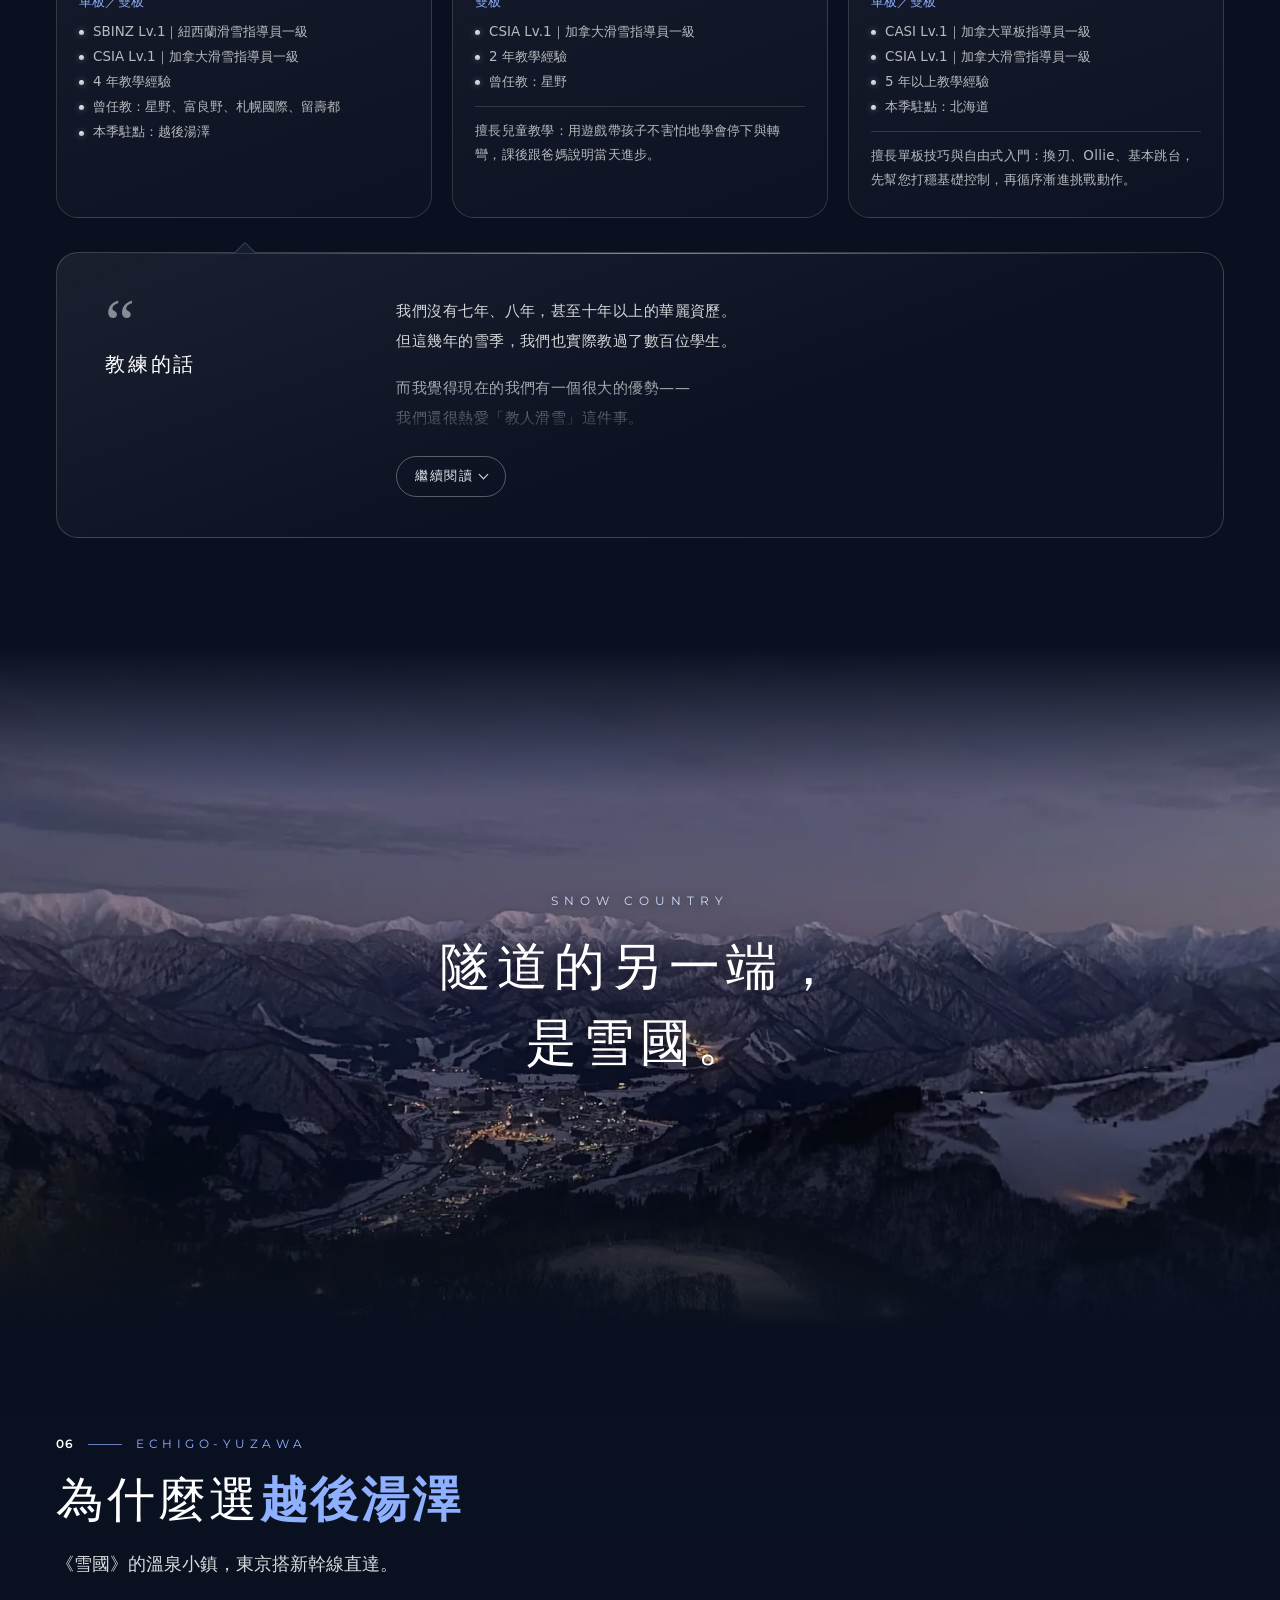
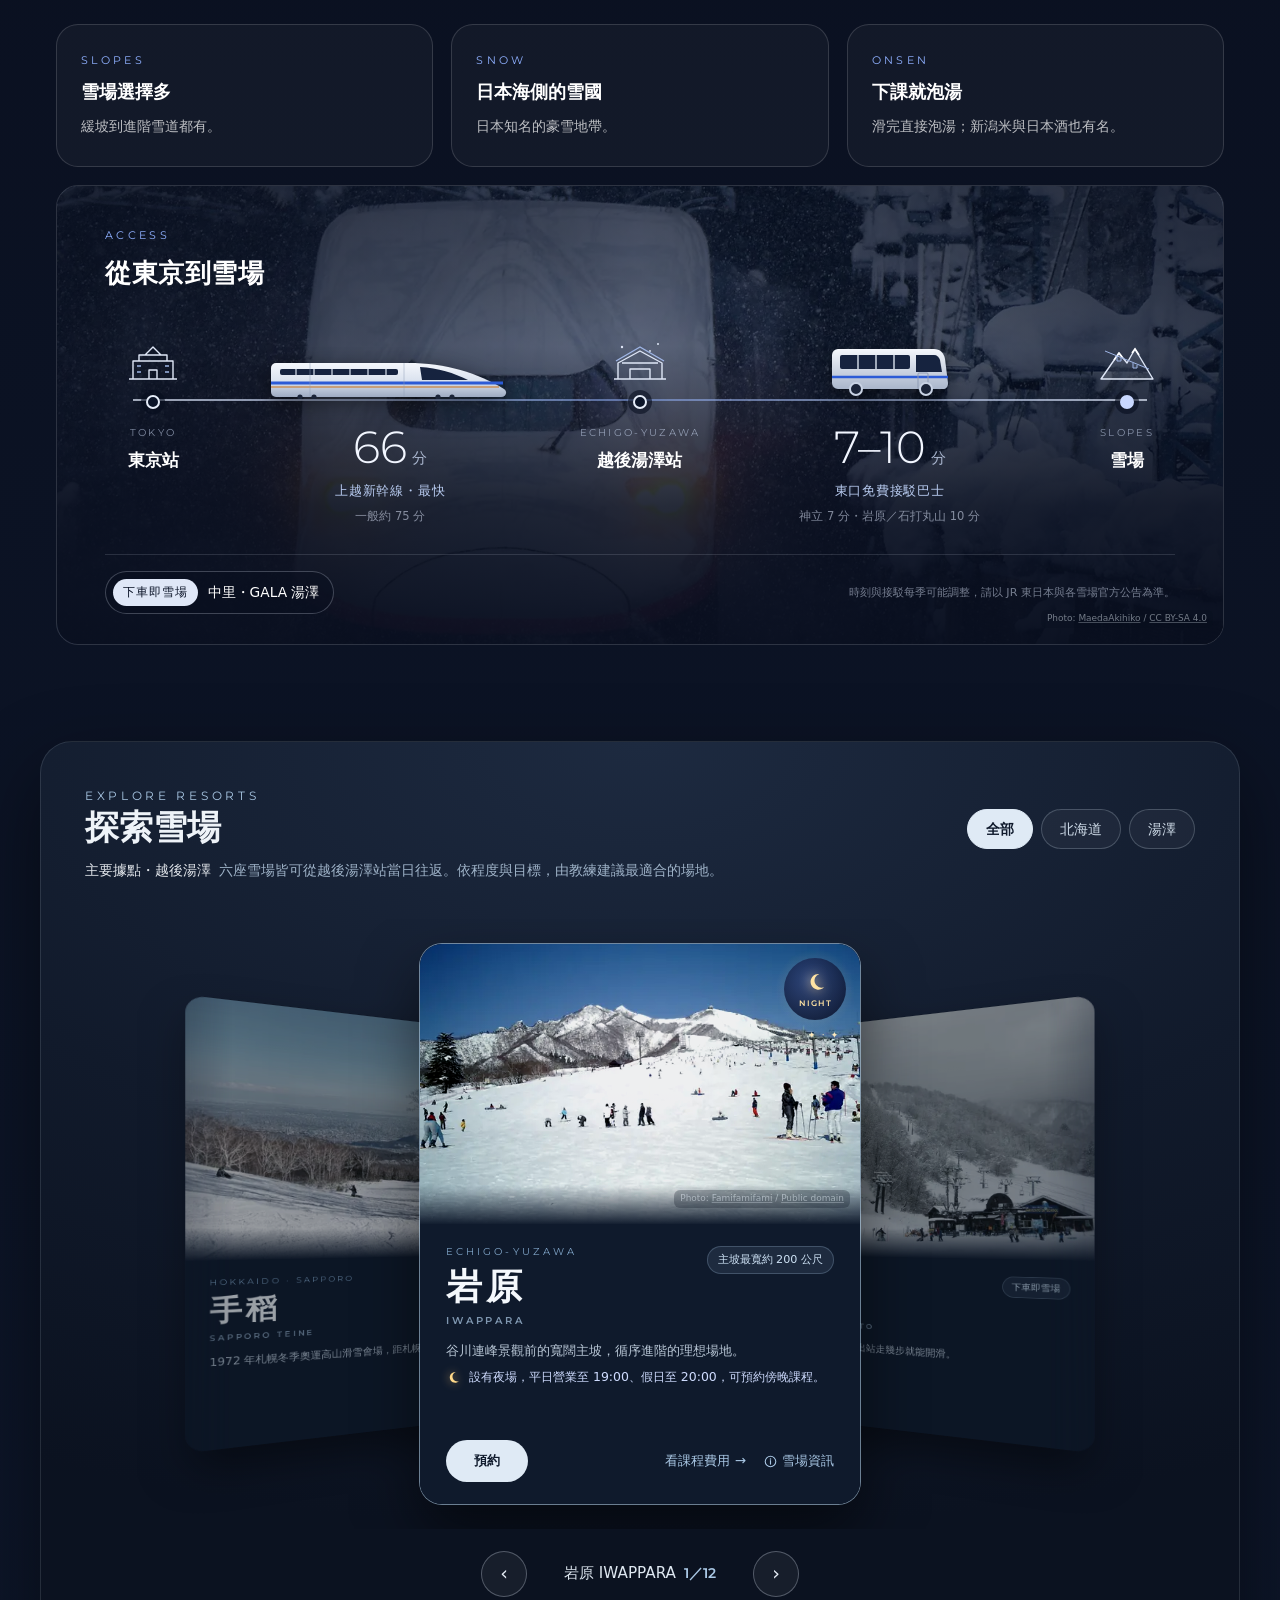
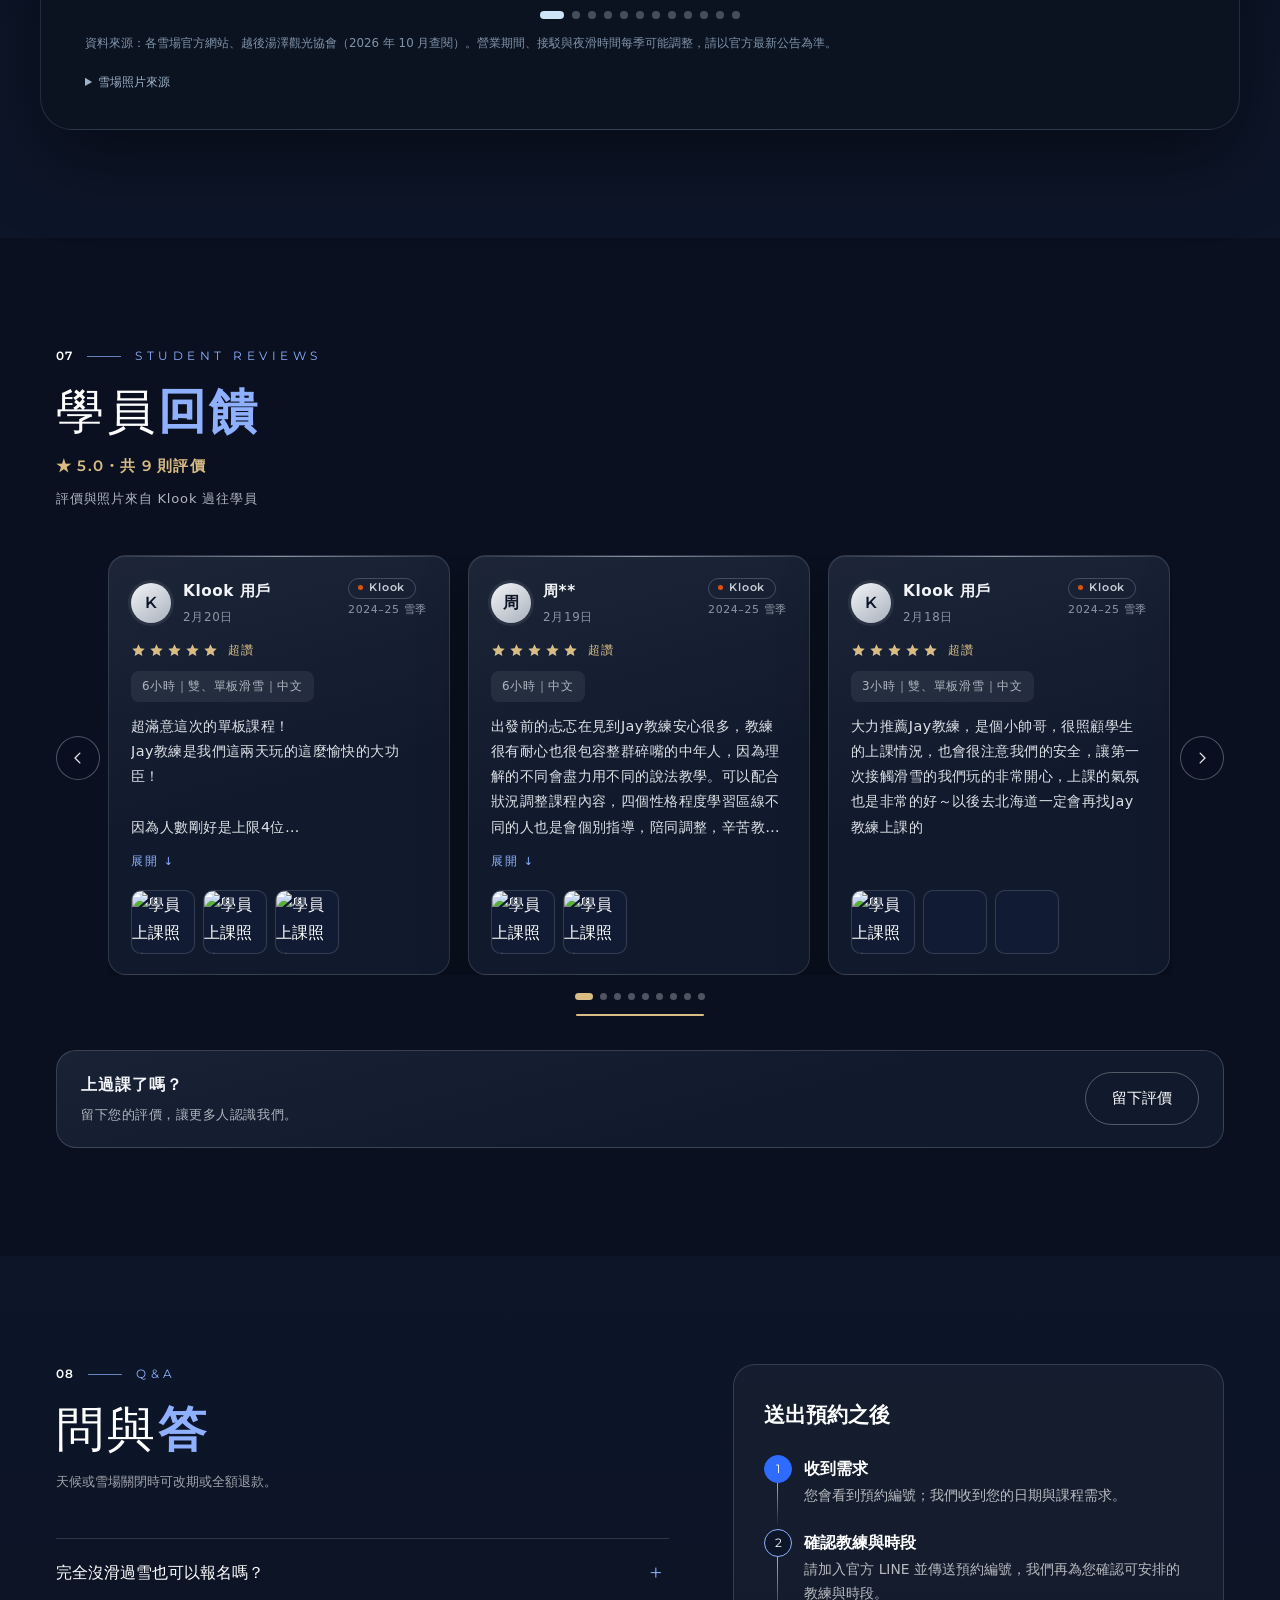
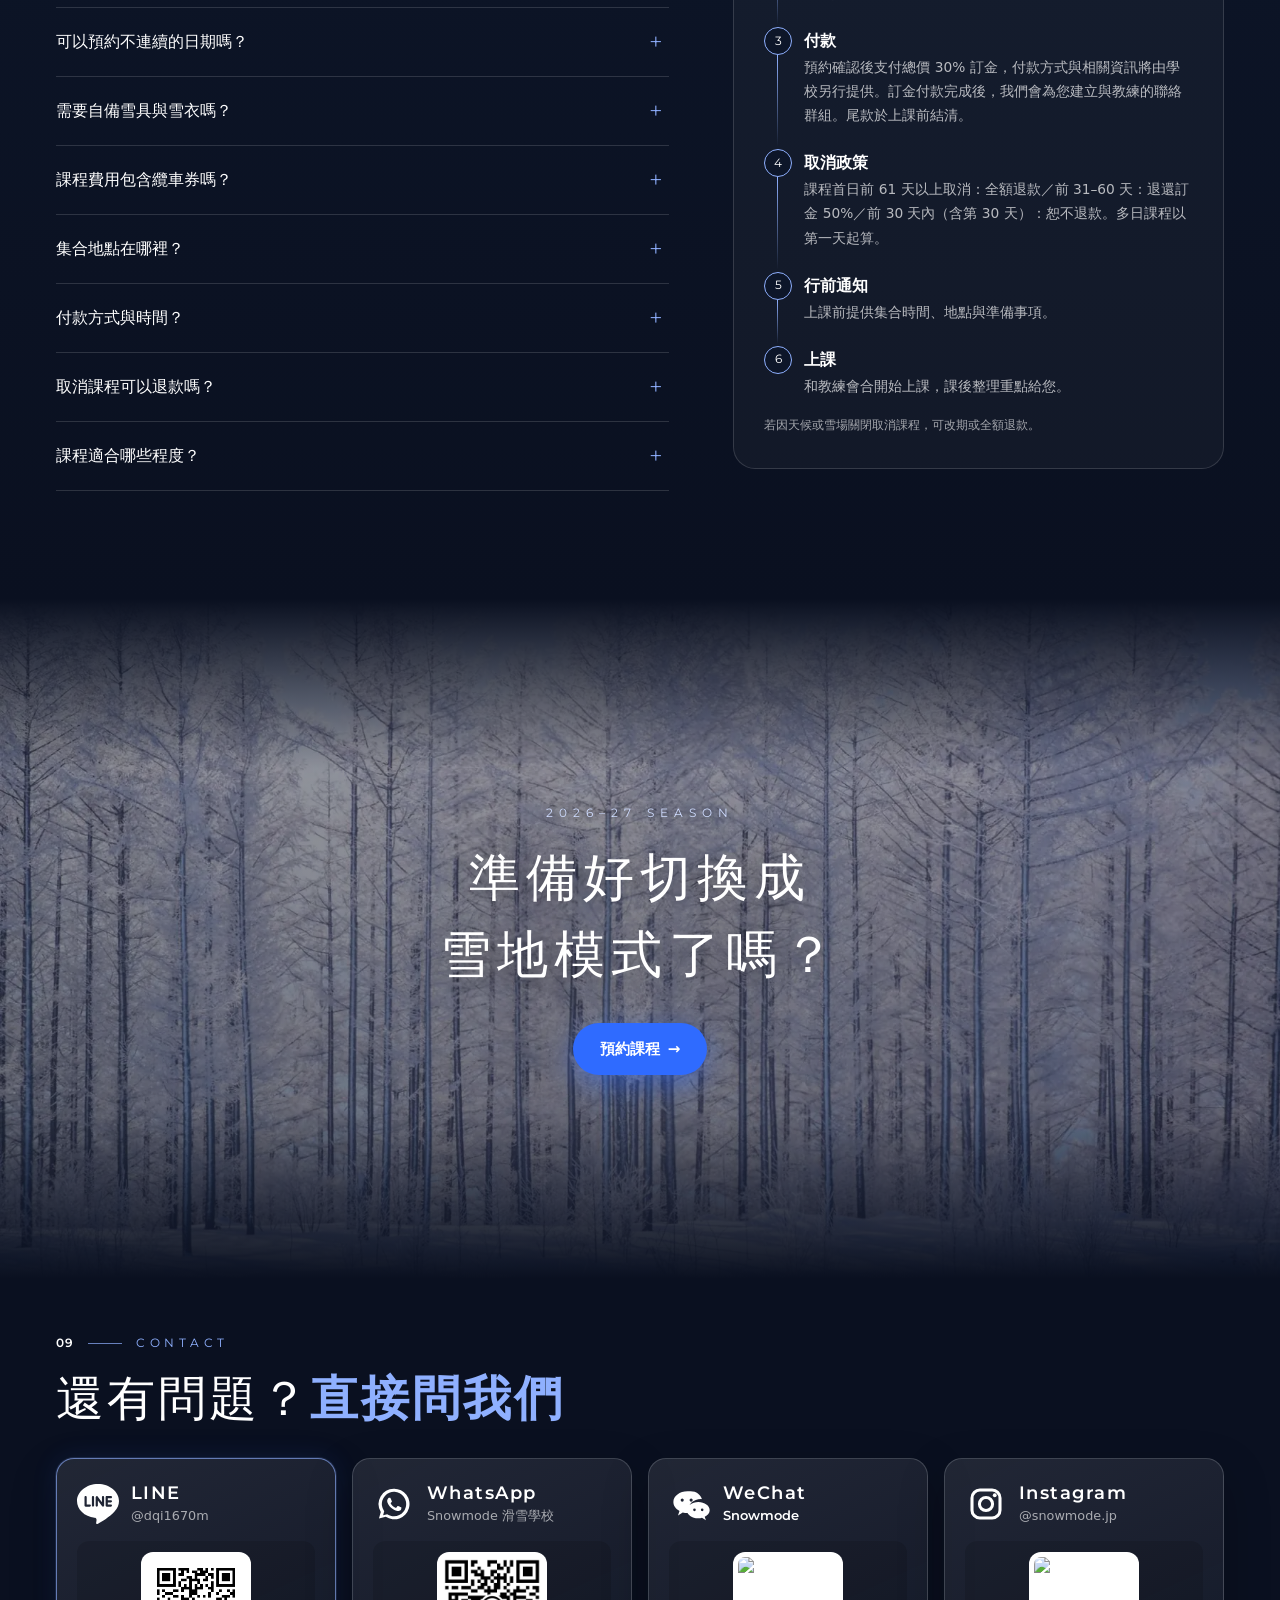
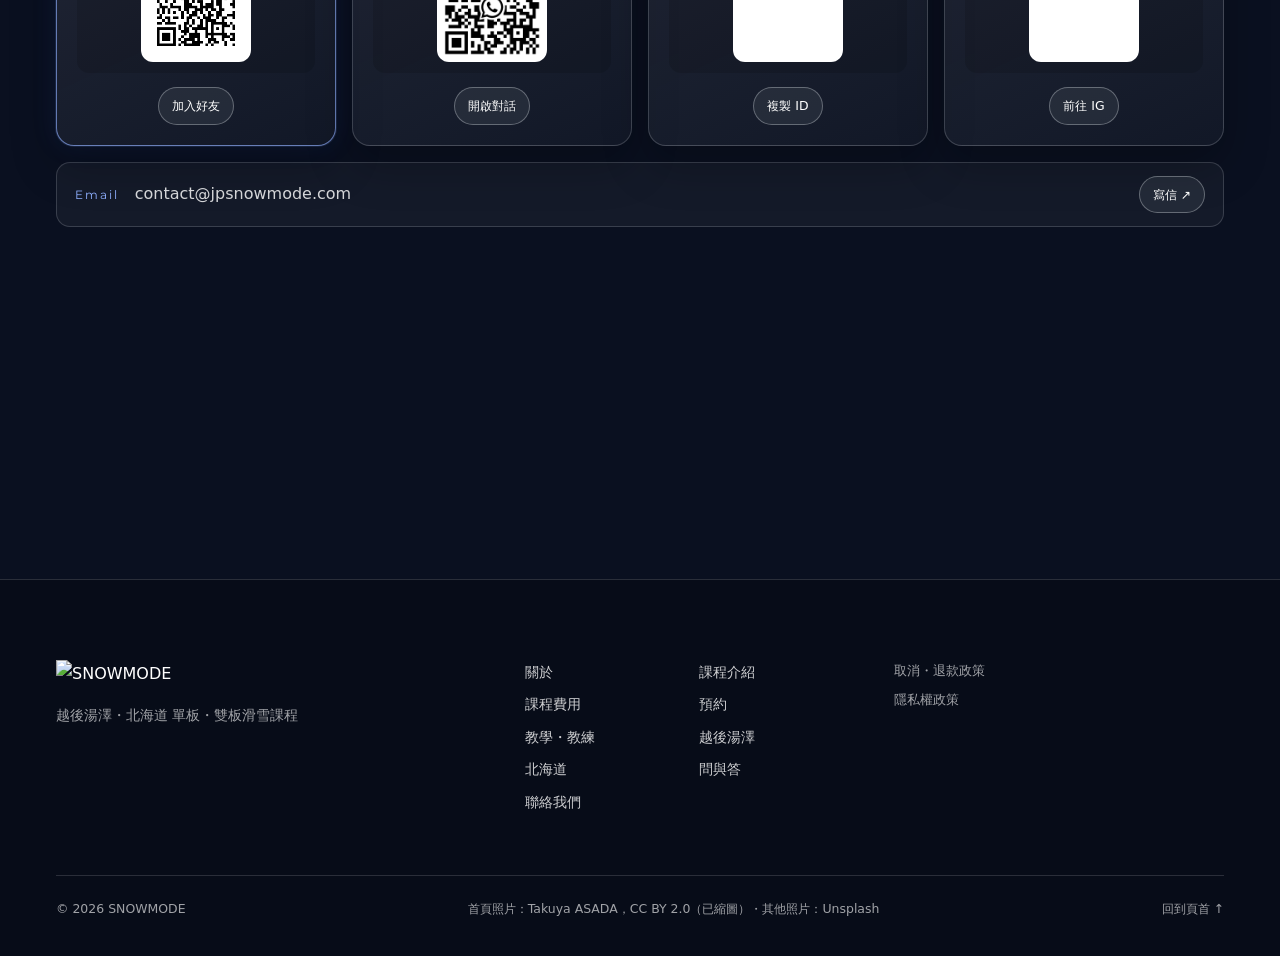
==== commit ed20a433: "Reviews: add 2024–25 雪季 to the 9 handmade Klook cards; cache hero55/kn31" ====
--- a/index.html
+++ b/index.html
@@ -45,7 +45,7 @@
 <link href="https://fonts.googleapis.com/css2?family=Montserrat:wght@200;300;400;600;700&display=swap" rel="stylesheet">
 <link rel="preload" as="image" type="image/webp" href="img/hero-m-opt5.webp" media="(max-width:640px)" fetchpriority="high">
 <link rel="preload" as="image" type="image/webp" href="img/hero-yuzawa-1920.webp" media="(min-width:641px)" fetchpriority="high">
-<link rel="stylesheet" href="style.css?v=hero54">
+<link rel="stylesheet" href="style.css?v=hero55">
 <link rel="stylesheet" href="hero-snow.css?v=1">
 <link rel="stylesheet" href="resort-carousel.css?v=16">
 </head>
@@ -1025,7 +1025,7 @@
           <div class="rv-top">
             <span class="rv-ava" aria-hidden="true">K</span>
             <div class="rv-who"><b class="rv-name">Klook 用戶</b></div>
-            <span class="rv-src">Klook</span>
+            <div class="rv-meta"><span class="rv-src">Klook</span><time class="rv-season">2024–25 雪季</time></div>
           </div>
           <div class="rv-rate"><span class="rv-stars" role="img" aria-label="5 顆星（滿分 5 顆星）"><svg viewBox="0 0 20 20" aria-hidden="true"><path d="M10 1.6l2.47 5.3 5.8.68-4.3 3.96 1.15 5.73L10 14.4l-5.12 2.87 1.15-5.73-4.3-3.96 5.8-.68z"/></svg><svg viewBox="0 0 20 20" aria-hidden="true"><path d="M10 1.6l2.47 5.3 5.8.68-4.3 3.96 1.15 5.73L10 14.4l-5.12 2.87 1.15-5.73-4.3-3.96 5.8-.68z"/></svg><svg viewBox="0 0 20 20" aria-hidden="true"><path d="M10 1.6l2.47 5.3 5.8.68-4.3 3.96 1.15 5.73L10 14.4l-5.12 2.87 1.15-5.73-4.3-3.96 5.8-.68z"/></svg><svg viewBox="0 0 20 20" aria-hidden="true"><path d="M10 1.6l2.47 5.3 5.8.68-4.3 3.96 1.15 5.73L10 14.4l-5.12 2.87 1.15-5.73-4.3-3.96 5.8-.68z"/></svg><svg viewBox="0 0 20 20" aria-hidden="true"><path d="M10 1.6l2.47 5.3 5.8.68-4.3 3.96 1.15 5.73L10 14.4l-5.12 2.87 1.15-5.73-4.3-3.96 5.8-.68z"/></svg></span><span class="rv-word">超讚</span></div>
           <p class="rv-tag">3小時｜雙、單板滑雪｜中文</p>
@@ -1036,7 +1036,7 @@
           <div class="rv-top">
             <span class="rv-ava" aria-hidden="true">K</span>
             <div class="rv-who"><b class="rv-name">Klook 用戶</b><time class="rv-date">2月20日</time></div>
-            <span class="rv-src">Klook</span>
+            <div class="rv-meta"><span class="rv-src">Klook</span><time class="rv-season">2024–25 雪季</time></div>
           </div>
           <div class="rv-rate"><span class="rv-stars" role="img" aria-label="5 顆星（滿分 5 顆星）"><svg viewBox="0 0 20 20" aria-hidden="true"><path d="M10 1.6l2.47 5.3 5.8.68-4.3 3.96 1.15 5.73L10 14.4l-5.12 2.87 1.15-5.73-4.3-3.96 5.8-.68z"/></svg><svg viewBox="0 0 20 20" aria-hidden="true"><path d="M10 1.6l2.47 5.3 5.8.68-4.3 3.96 1.15 5.73L10 14.4l-5.12 2.87 1.15-5.73-4.3-3.96 5.8-.68z"/></svg><svg viewBox="0 0 20 20" aria-hidden="true"><path d="M10 1.6l2.47 5.3 5.8.68-4.3 3.96 1.15 5.73L10 14.4l-5.12 2.87 1.15-5.73-4.3-3.96 5.8-.68z"/></svg><svg viewBox="0 0 20 20" aria-hidden="true"><path d="M10 1.6l2.47 5.3 5.8.68-4.3 3.96 1.15 5.73L10 14.4l-5.12 2.87 1.15-5.73-4.3-3.96 5.8-.68z"/></svg><svg viewBox="0 0 20 20" aria-hidden="true"><path d="M10 1.6l2.47 5.3 5.8.68-4.3 3.96 1.15 5.73L10 14.4l-5.12 2.87 1.15-5.73-4.3-3.96 5.8-.68z"/></svg></span><span class="rv-word">超讚</span></div>
           <p class="rv-tag">6小時｜雙、單板滑雪｜中文</p>
@@ -1052,7 +1052,7 @@
           <div class="rv-top">
             <span class="rv-ava" aria-hidden="true">周</span>
             <div class="rv-who"><b class="rv-name">周**</b><time class="rv-date">2月19日</time></div>
-            <span class="rv-src">Klook</span>
+            <div class="rv-meta"><span class="rv-src">Klook</span><time class="rv-season">2024–25 雪季</time></div>
           </div>
           <div class="rv-rate"><span class="rv-stars" role="img" aria-label="5 顆星（滿分 5 顆星）"><svg viewBox="0 0 20 20" aria-hidden="true"><path d="M10 1.6l2.47 5.3 5.8.68-4.3 3.96 1.15 5.73L10 14.4l-5.12 2.87 1.15-5.73-4.3-3.96 5.8-.68z"/></svg><svg viewBox="0 0 20 20" aria-hidden="true"><path d="M10 1.6l2.47 5.3 5.8.68-4.3 3.96 1.15 5.73L10 14.4l-5.12 2.87 1.15-5.73-4.3-3.96 5.8-.68z"/></svg><svg viewBox="0 0 20 20" aria-hidden="true"><path d="M10 1.6l2.47 5.3 5.8.68-4.3 3.96 1.15 5.73L10 14.4l-5.12 2.87 1.15-5.73-4.3-3.96 5.8-.68z"/></svg><svg viewBox="0 0 20 20" aria-hidden="true"><path d="M10 1.6l2.47 5.3 5.8.68-4.3 3.96 1.15 5.73L10 14.4l-5.12 2.87 1.15-5.73-4.3-3.96 5.8-.68z"/></svg><svg viewBox="0 0 20 20" aria-hidden="true"><path d="M10 1.6l2.47 5.3 5.8.68-4.3 3.96 1.15 5.73L10 14.4l-5.12 2.87 1.15-5.73-4.3-3.96 5.8-.68z"/></svg></span><span class="rv-word">超讚</span></div>
           <p class="rv-tag">6小時｜中文</p>
@@ -1063,7 +1063,7 @@
           <div class="rv-top">
             <span class="rv-ava" aria-hidden="true">K</span>
             <div class="rv-who"><b class="rv-name">Klook 用戶</b><time class="rv-date">2月18日</time></div>
-            <span class="rv-src">Klook</span>
+            <div class="rv-meta"><span class="rv-src">Klook</span><time class="rv-season">2024–25 雪季</time></div>
           </div>
           <div class="rv-rate"><span class="rv-stars" role="img" aria-label="5 顆星（滿分 5 顆星）"><svg viewBox="0 0 20 20" aria-hidden="true"><path d="M10 1.6l2.47 5.3 5.8.68-4.3 3.96 1.15 5.73L10 14.4l-5.12 2.87 1.15-5.73-4.3-3.96 5.8-.68z"/></svg><svg viewBox="0 0 20 20" aria-hidden="true"><path d="M10 1.6l2.47 5.3 5.8.68-4.3 3.96 1.15 5.73L10 14.4l-5.12 2.87 1.15-5.73-4.3-3.96 5.8-.68z"/></svg><svg viewBox="0 0 20 20" aria-hidden="true"><path d="M10 1.6l2.47 5.3 5.8.68-4.3 3.96 1.15 5.73L10 14.4l-5.12 2.87 1.15-5.73-4.3-3.96 5.8-.68z"/></svg><svg viewBox="0 0 20 20" aria-hidden="true"><path d="M10 1.6l2.47 5.3 5.8.68-4.3 3.96 1.15 5.73L10 14.4l-5.12 2.87 1.15-5.73-4.3-3.96 5.8-.68z"/></svg><svg viewBox="0 0 20 20" aria-hidden="true"><path d="M10 1.6l2.47 5.3 5.8.68-4.3 3.96 1.15 5.73L10 14.4l-5.12 2.87 1.15-5.73-4.3-3.96 5.8-.68z"/></svg></span><span class="rv-word">超讚</span></div>
           <p class="rv-tag">3小時｜雙、單板滑雪｜中文</p>
@@ -1074,7 +1074,7 @@
           <div class="rv-top">
             <span class="rv-ava" aria-hidden="true">K</span>
             <div class="rv-who"><b class="rv-name">Klook 用戶</b><time class="rv-date">2月15日</time></div>
-            <span class="rv-src">Klook</span>
+            <div class="rv-meta"><span class="rv-src">Klook</span><time class="rv-season">2024–25 雪季</time></div>
           </div>
           <div class="rv-rate"><span class="rv-stars" role="img" aria-label="5 顆星（滿分 5 顆星）"><svg viewBox="0 0 20 20" aria-hidden="true"><path d="M10 1.6l2.47 5.3 5.8.68-4.3 3.96 1.15 5.73L10 14.4l-5.12 2.87 1.15-5.73-4.3-3.96 5.8-.68z"/></svg><svg viewBox="0 0 20 20" aria-hidden="true"><path d="M10 1.6l2.47 5.3 5.8.68-4.3 3.96 1.15 5.73L10 14.4l-5.12 2.87 1.15-5.73-4.3-3.96 5.8-.68z"/></svg><svg viewBox="0 0 20 20" aria-hidden="true"><path d="M10 1.6l2.47 5.3 5.8.68-4.3 3.96 1.15 5.73L10 14.4l-5.12 2.87 1.15-5.73-4.3-3.96 5.8-.68z"/></svg><svg viewBox="0 0 20 20" aria-hidden="true"><path d="M10 1.6l2.47 5.3 5.8.68-4.3 3.96 1.15 5.73L10 14.4l-5.12 2.87 1.15-5.73-4.3-3.96 5.8-.68z"/></svg><svg viewBox="0 0 20 20" aria-hidden="true"><path d="M10 1.6l2.47 5.3 5.8.68-4.3 3.96 1.15 5.73L10 14.4l-5.12 2.87 1.15-5.73-4.3-3.96 5.8-.68z"/></svg></span><span class="rv-word">超讚</span></div>
           <p class="rv-tag">3小時｜雙、單板滑雪｜中文</p>
@@ -1085,7 +1085,7 @@
           <div class="rv-top">
             <span class="rv-ava" aria-hidden="true">K</span>
             <div class="rv-who"><b class="rv-name">Klook 用戶</b><time class="rv-date">2月12日</time></div>
-            <span class="rv-src">Klook</span>
+            <div class="rv-meta"><span class="rv-src">Klook</span><time class="rv-season">2024–25 雪季</time></div>
           </div>
           <div class="rv-rate"><span class="rv-stars" role="img" aria-label="5 顆星（滿分 5 顆星）"><svg viewBox="0 0 20 20" aria-hidden="true"><path d="M10 1.6l2.47 5.3 5.8.68-4.3 3.96 1.15 5.73L10 14.4l-5.12 2.87 1.15-5.73-4.3-3.96 5.8-.68z"/></svg><svg viewBox="0 0 20 20" aria-hidden="true"><path d="M10 1.6l2.47 5.3 5.8.68-4.3 3.96 1.15 5.73L10 14.4l-5.12 2.87 1.15-5.73-4.3-3.96 5.8-.68z"/></svg><svg viewBox="0 0 20 20" aria-hidden="true"><path d="M10 1.6l2.47 5.3 5.8.68-4.3 3.96 1.15 5.73L10 14.4l-5.12 2.87 1.15-5.73-4.3-3.96 5.8-.68z"/></svg><svg viewBox="0 0 20 20" aria-hidden="true"><path d="M10 1.6l2.47 5.3 5.8.68-4.3 3.96 1.15 5.73L10 14.4l-5.12 2.87 1.15-5.73-4.3-3.96 5.8-.68z"/></svg><svg viewBox="0 0 20 20" aria-hidden="true"><path d="M10 1.6l2.47 5.3 5.8.68-4.3 3.96 1.15 5.73L10 14.4l-5.12 2.87 1.15-5.73-4.3-3.96 5.8-.68z"/></svg></span><span class="rv-word">超讚</span></div>
           <p class="rv-tag">3小時｜中文</p>
@@ -1098,7 +1098,7 @@
           <div class="rv-top">
             <span class="rv-ava" aria-hidden="true">K</span>
             <div class="rv-who"><b class="rv-name">Klook 用戶</b><time class="rv-date">2月12日</time></div>
-            <span class="rv-src">Klook</span>
+            <div class="rv-meta"><span class="rv-src">Klook</span><time class="rv-season">2024–25 雪季</time></div>
           </div>
           <div class="rv-rate"><span class="rv-stars" role="img" aria-label="5 顆星（滿分 5 顆星）"><svg viewBox="0 0 20 20" aria-hidden="true"><path d="M10 1.6l2.47 5.3 5.8.68-4.3 3.96 1.15 5.73L10 14.4l-5.12 2.87 1.15-5.73-4.3-3.96 5.8-.68z"/></svg><svg viewBox="0 0 20 20" aria-hidden="true"><path d="M10 1.6l2.47 5.3 5.8.68-4.3 3.96 1.15 5.73L10 14.4l-5.12 2.87 1.15-5.73-4.3-3.96 5.8-.68z"/></svg><svg viewBox="0 0 20 20" aria-hidden="true"><path d="M10 1.6l2.47 5.3 5.8.68-4.3 3.96 1.15 5.73L10 14.4l-5.12 2.87 1.15-5.73-4.3-3.96 5.8-.68z"/></svg><svg viewBox="0 0 20 20" aria-hidden="true"><path d="M10 1.6l2.47 5.3 5.8.68-4.3 3.96 1.15 5.73L10 14.4l-5.12 2.87 1.15-5.73-4.3-3.96 5.8-.68z"/></svg><svg viewBox="0 0 20 20" aria-hidden="true"><path d="M10 1.6l2.47 5.3 5.8.68-4.3 3.96 1.15 5.73L10 14.4l-5.12 2.87 1.15-5.73-4.3-3.96 5.8-.68z"/></svg></span><span class="rv-word">超讚</span></div>
           <p class="rv-tag">6小時｜中文</p>
@@ -1110,7 +1110,7 @@
           <div class="rv-top">
             <span class="rv-ava" aria-hidden="true">K</span>
             <div class="rv-who"><b class="rv-name">Klook 用戶</b><time class="rv-date">2月12日</time></div>
-            <span class="rv-src">Klook</span>
+            <div class="rv-meta"><span class="rv-src">Klook</span><time class="rv-season">2024–25 雪季</time></div>
           </div>
           <div class="rv-rate"><span class="rv-stars" role="img" aria-label="5 顆星（滿分 5 顆星）"><svg viewBox="0 0 20 20" aria-hidden="true"><path d="M10 1.6l2.47 5.3 5.8.68-4.3 3.96 1.15 5.73L10 14.4l-5.12 2.87 1.15-5.73-4.3-3.96 5.8-.68z"/></svg><svg viewBox="0 0 20 20" aria-hidden="true"><path d="M10 1.6l2.47 5.3 5.8.68-4.3 3.96 1.15 5.73L10 14.4l-5.12 2.87 1.15-5.73-4.3-3.96 5.8-.68z"/></svg><svg viewBox="0 0 20 20" aria-hidden="true"><path d="M10 1.6l2.47 5.3 5.8.68-4.3 3.96 1.15 5.73L10 14.4l-5.12 2.87 1.15-5.73-4.3-3.96 5.8-.68z"/></svg><svg viewBox="0 0 20 20" aria-hidden="true"><path d="M10 1.6l2.47 5.3 5.8.68-4.3 3.96 1.15 5.73L10 14.4l-5.12 2.87 1.15-5.73-4.3-3.96 5.8-.68z"/></svg><svg viewBox="0 0 20 20" aria-hidden="true"><path d="M10 1.6l2.47 5.3 5.8.68-4.3 3.96 1.15 5.73L10 14.4l-5.12 2.87 1.15-5.73-4.3-3.96 5.8-.68z"/></svg></span><span class="rv-word">超讚</span></div>
           <p class="rv-tag">3小時｜中文</p>
@@ -1122,7 +1122,7 @@
           <div class="rv-top">
             <span class="rv-ava" aria-hidden="true">K</span>
             <div class="rv-who"><b class="rv-name">Klook 用戶</b><time class="rv-date">2月11日</time></div>
-            <span class="rv-src">Klook</span>
+            <div class="rv-meta"><span class="rv-src">Klook</span><time class="rv-season">2024–25 雪季</time></div>
           </div>
           <div class="rv-rate"><span class="rv-stars" role="img" aria-label="5 顆星（滿分 5 顆星）"><svg viewBox="0 0 20 20" aria-hidden="true"><path d="M10 1.6l2.47 5.3 5.8.68-4.3 3.96 1.15 5.73L10 14.4l-5.12 2.87 1.15-5.73-4.3-3.96 5.8-.68z"/></svg><svg viewBox="0 0 20 20" aria-hidden="true"><path d="M10 1.6l2.47 5.3 5.8.68-4.3 3.96 1.15 5.73L10 14.4l-5.12 2.87 1.15-5.73-4.3-3.96 5.8-.68z"/></svg><svg viewBox="0 0 20 20" aria-hidden="true"><path d="M10 1.6l2.47 5.3 5.8.68-4.3 3.96 1.15 5.73L10 14.4l-5.12 2.87 1.15-5.73-4.3-3.96 5.8-.68z"/></svg><svg viewBox="0 0 20 20" aria-hidden="true"><path d="M10 1.6l2.47 5.3 5.8.68-4.3 3.96 1.15 5.73L10 14.4l-5.12 2.87 1.15-5.73-4.3-3.96 5.8-.68z"/></svg><svg viewBox="0 0 20 20" aria-hidden="true"><path d="M10 1.6l2.47 5.3 5.8.68-4.3 3.96 1.15 5.73L10 14.4l-5.12 2.87 1.15-5.73-4.3-3.96 5.8-.68z"/></svg></span><span class="rv-word">超讚</span></div>
           <p class="rv-tag">3小時｜雙、單板滑雪｜中文</p>
@@ -1331,7 +1331,7 @@
     <svg class="msum-chev" viewBox="0 0 24 24" aria-hidden="true"><path d="M6 15l6-6 6 6" fill="none" stroke="currentColor" stroke-width="1.8" stroke-linecap="round" stroke-linejoin="round"/></svg>
   </button>
 </div>
-<script src="script.js?v=kn30"></script>
+<script src="script.js?v=kn31"></script>
 <script src="resort-carousel.js?v=kn2"></script>
 
 </body>
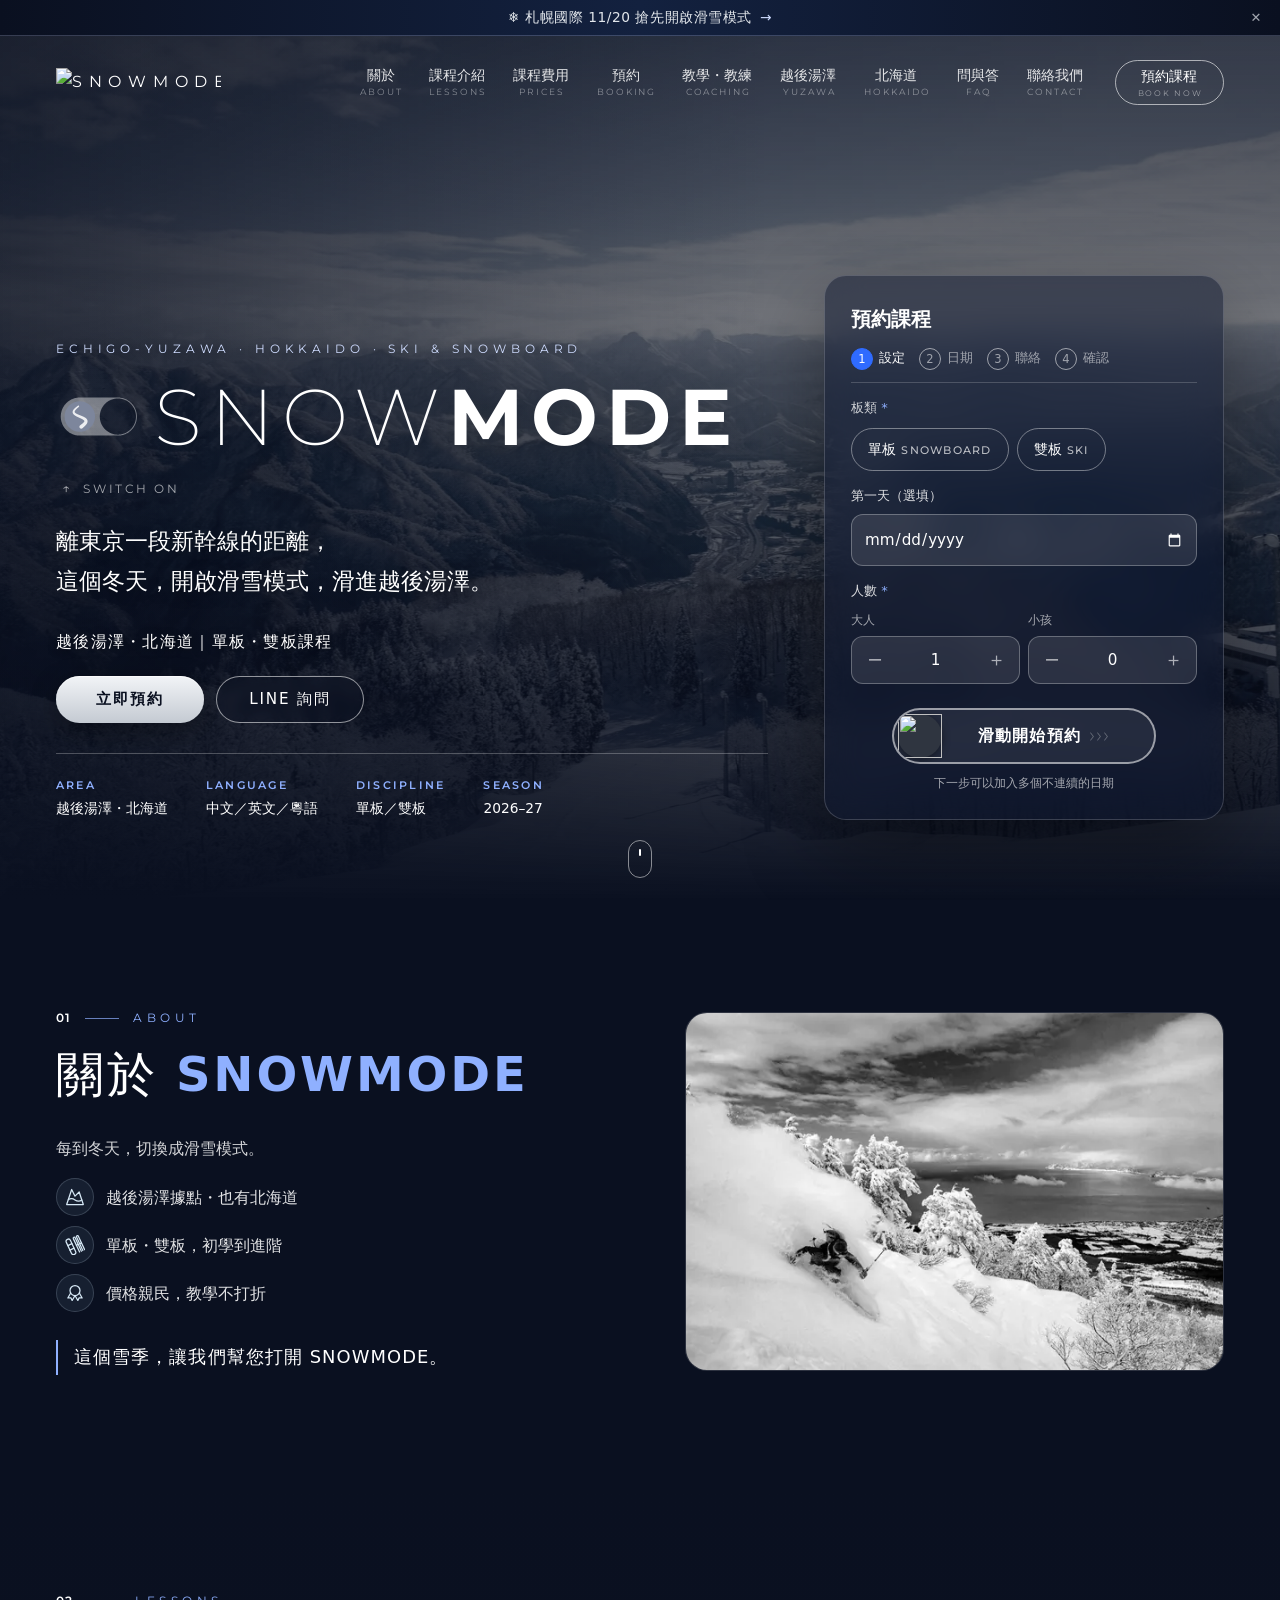
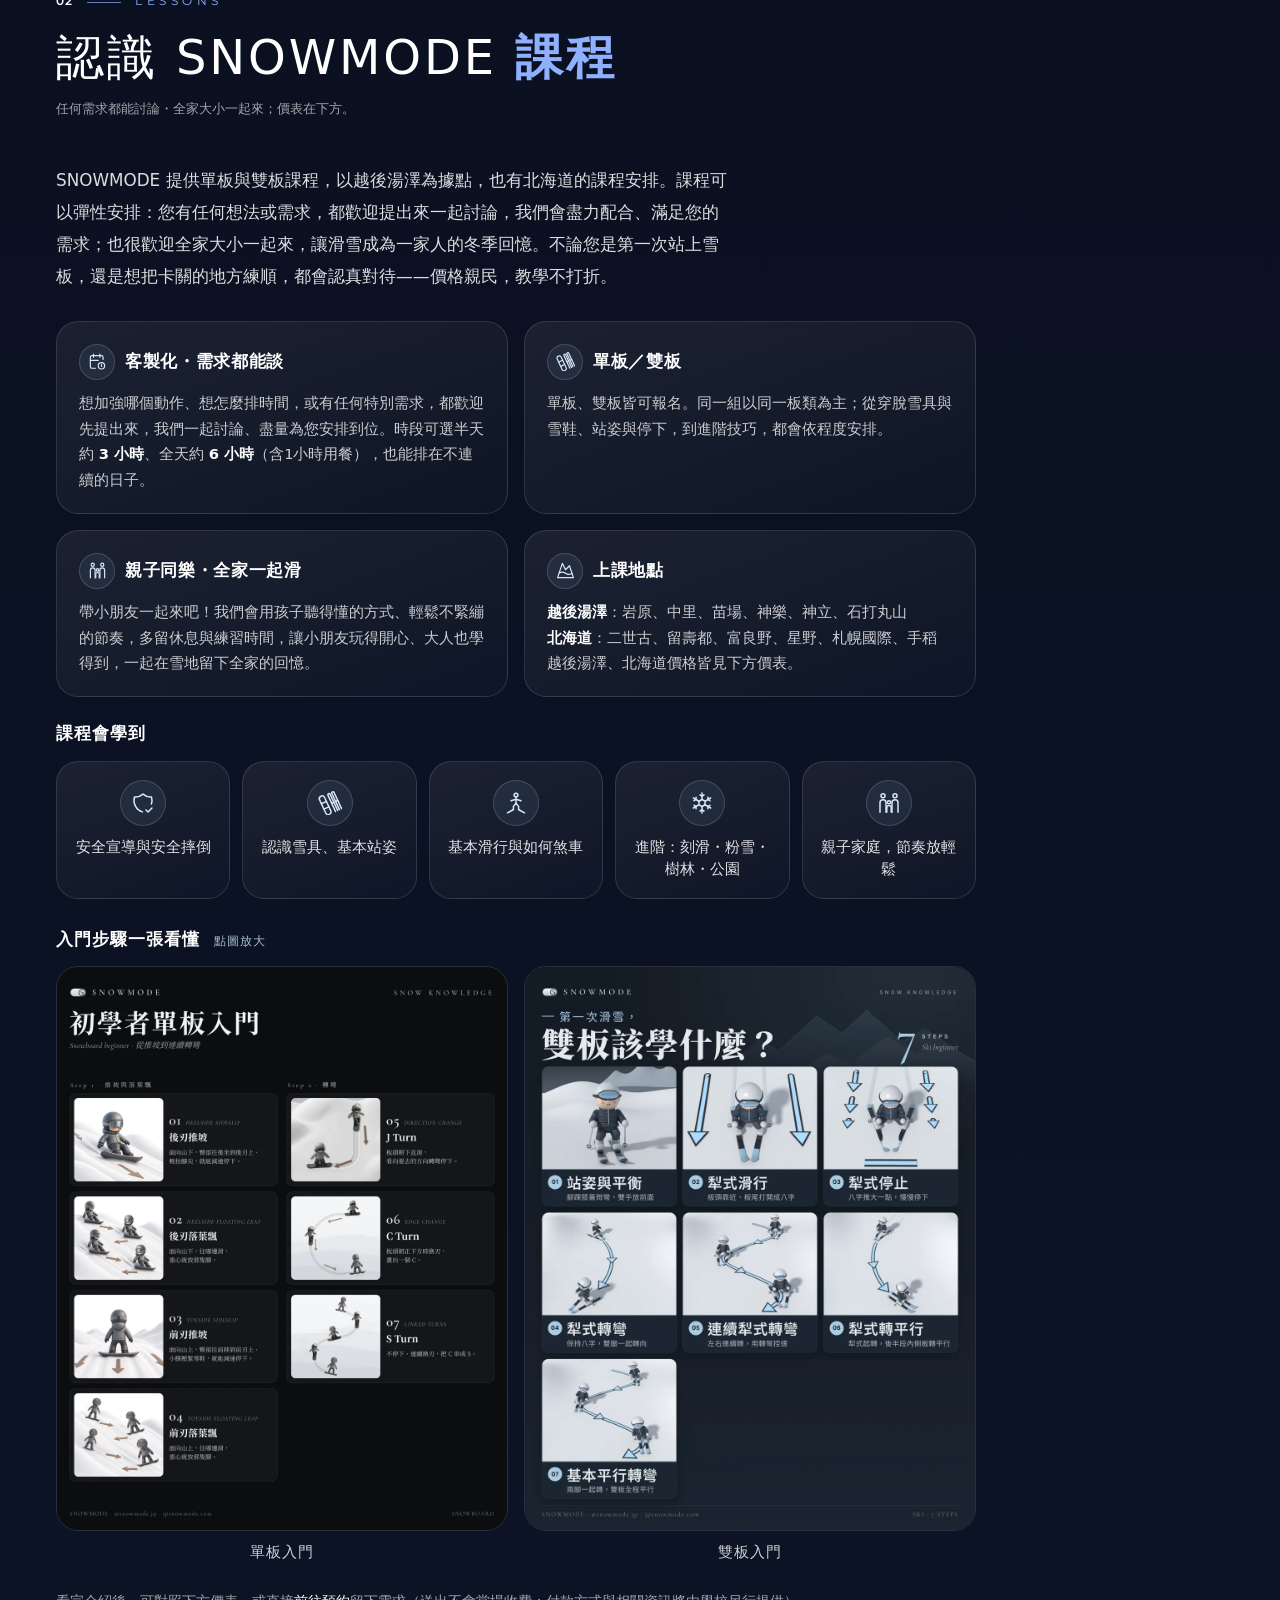
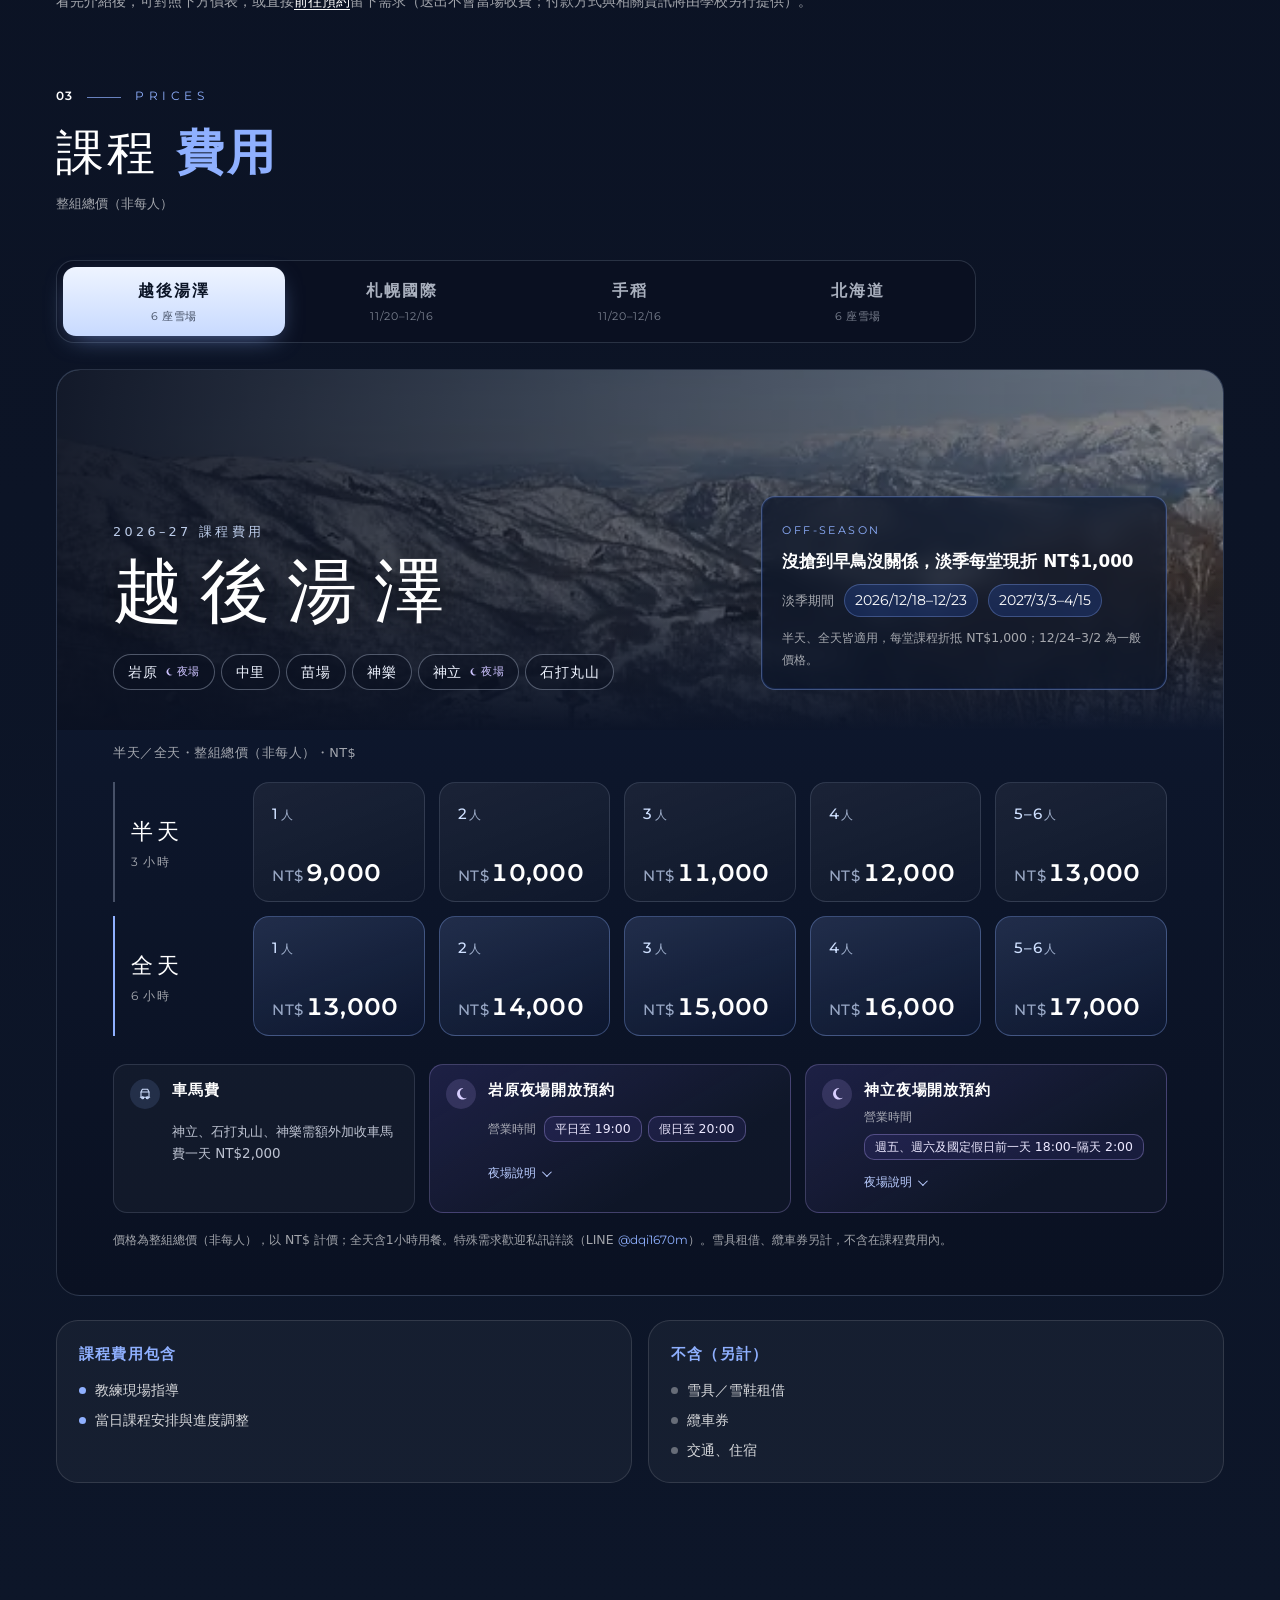
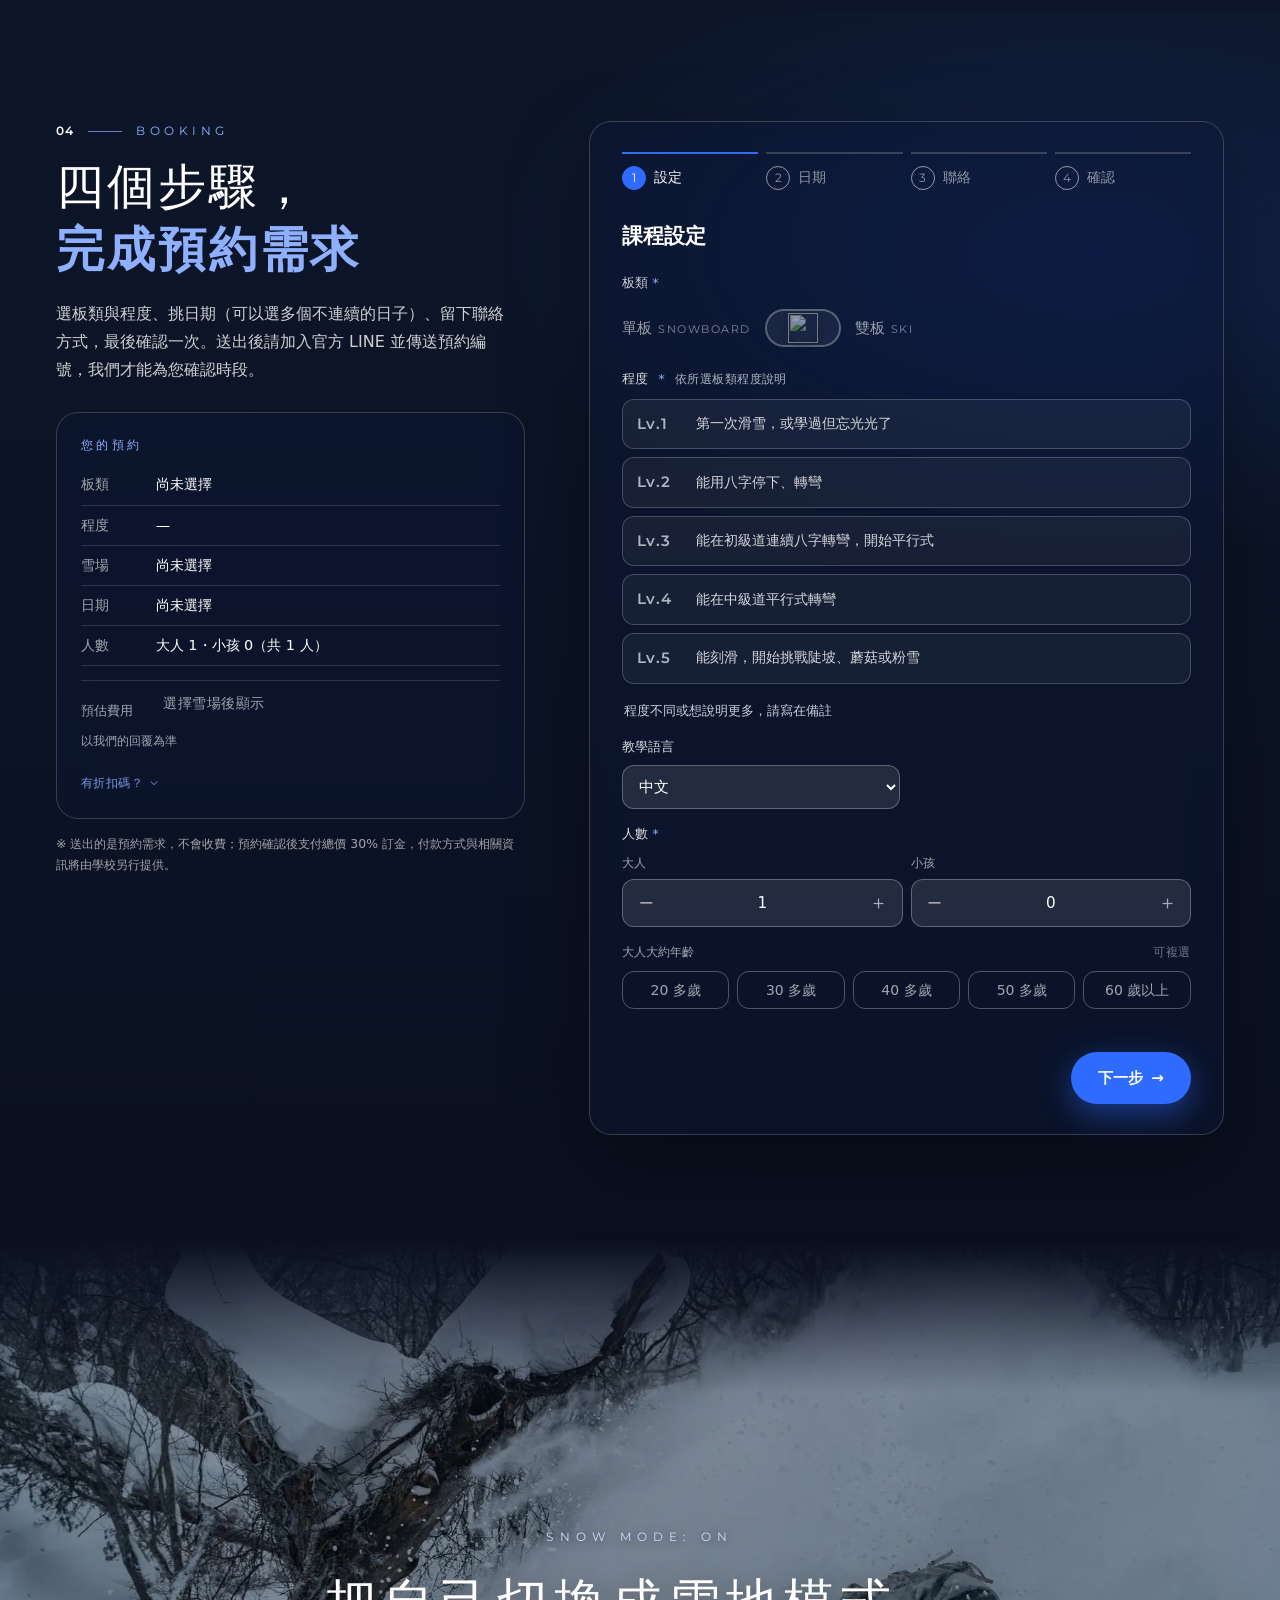
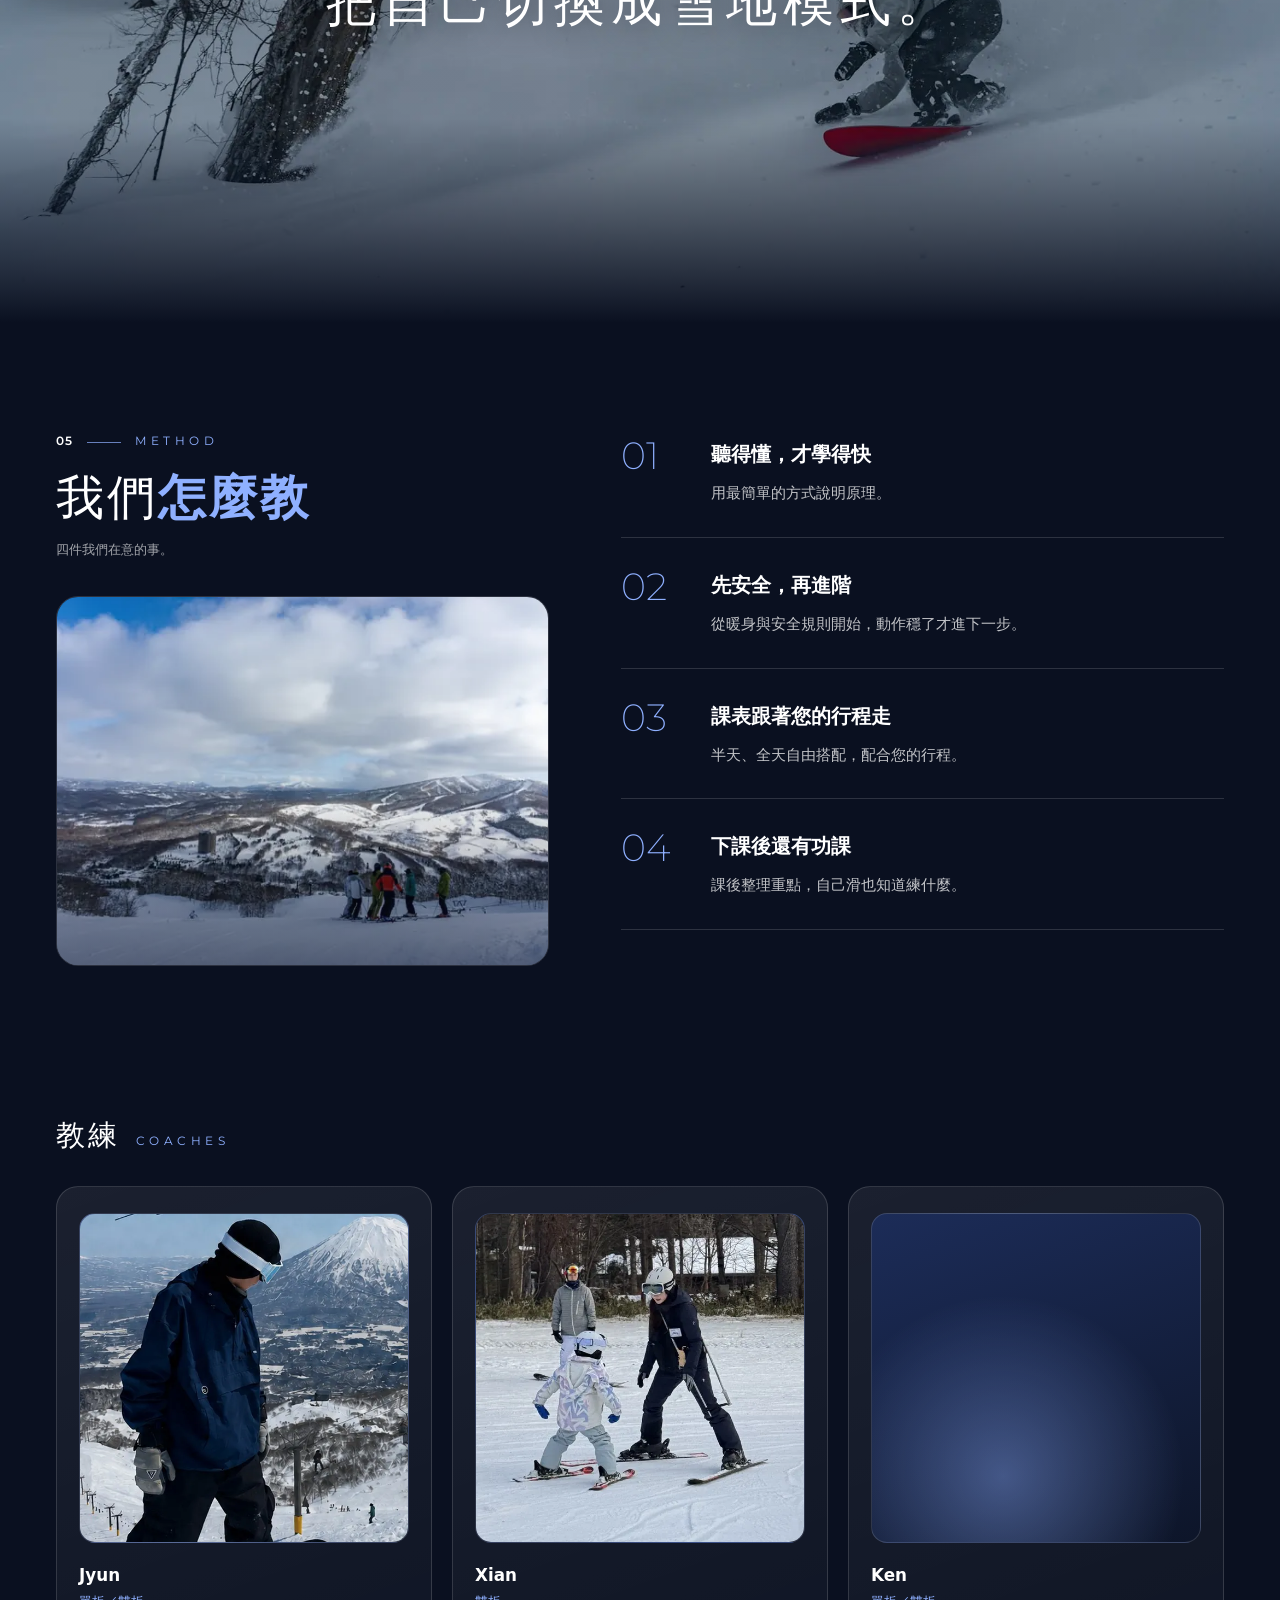
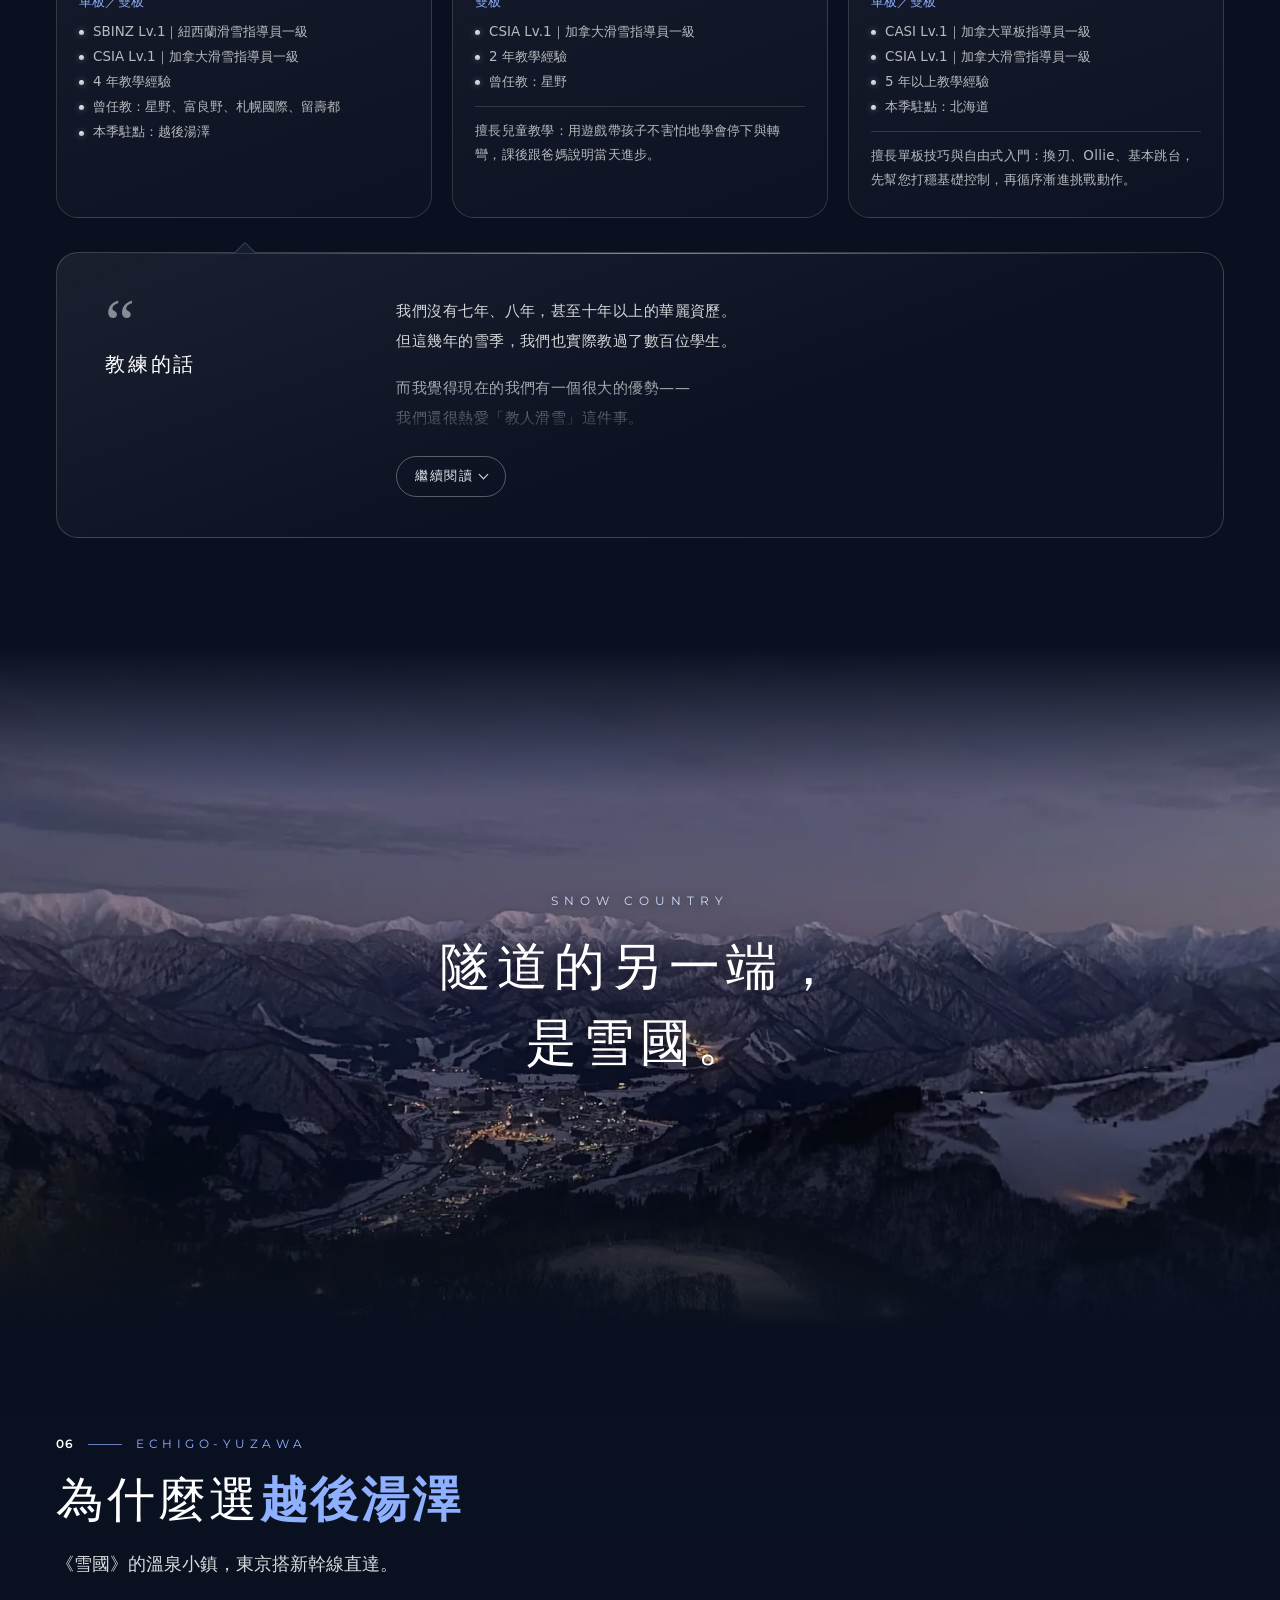
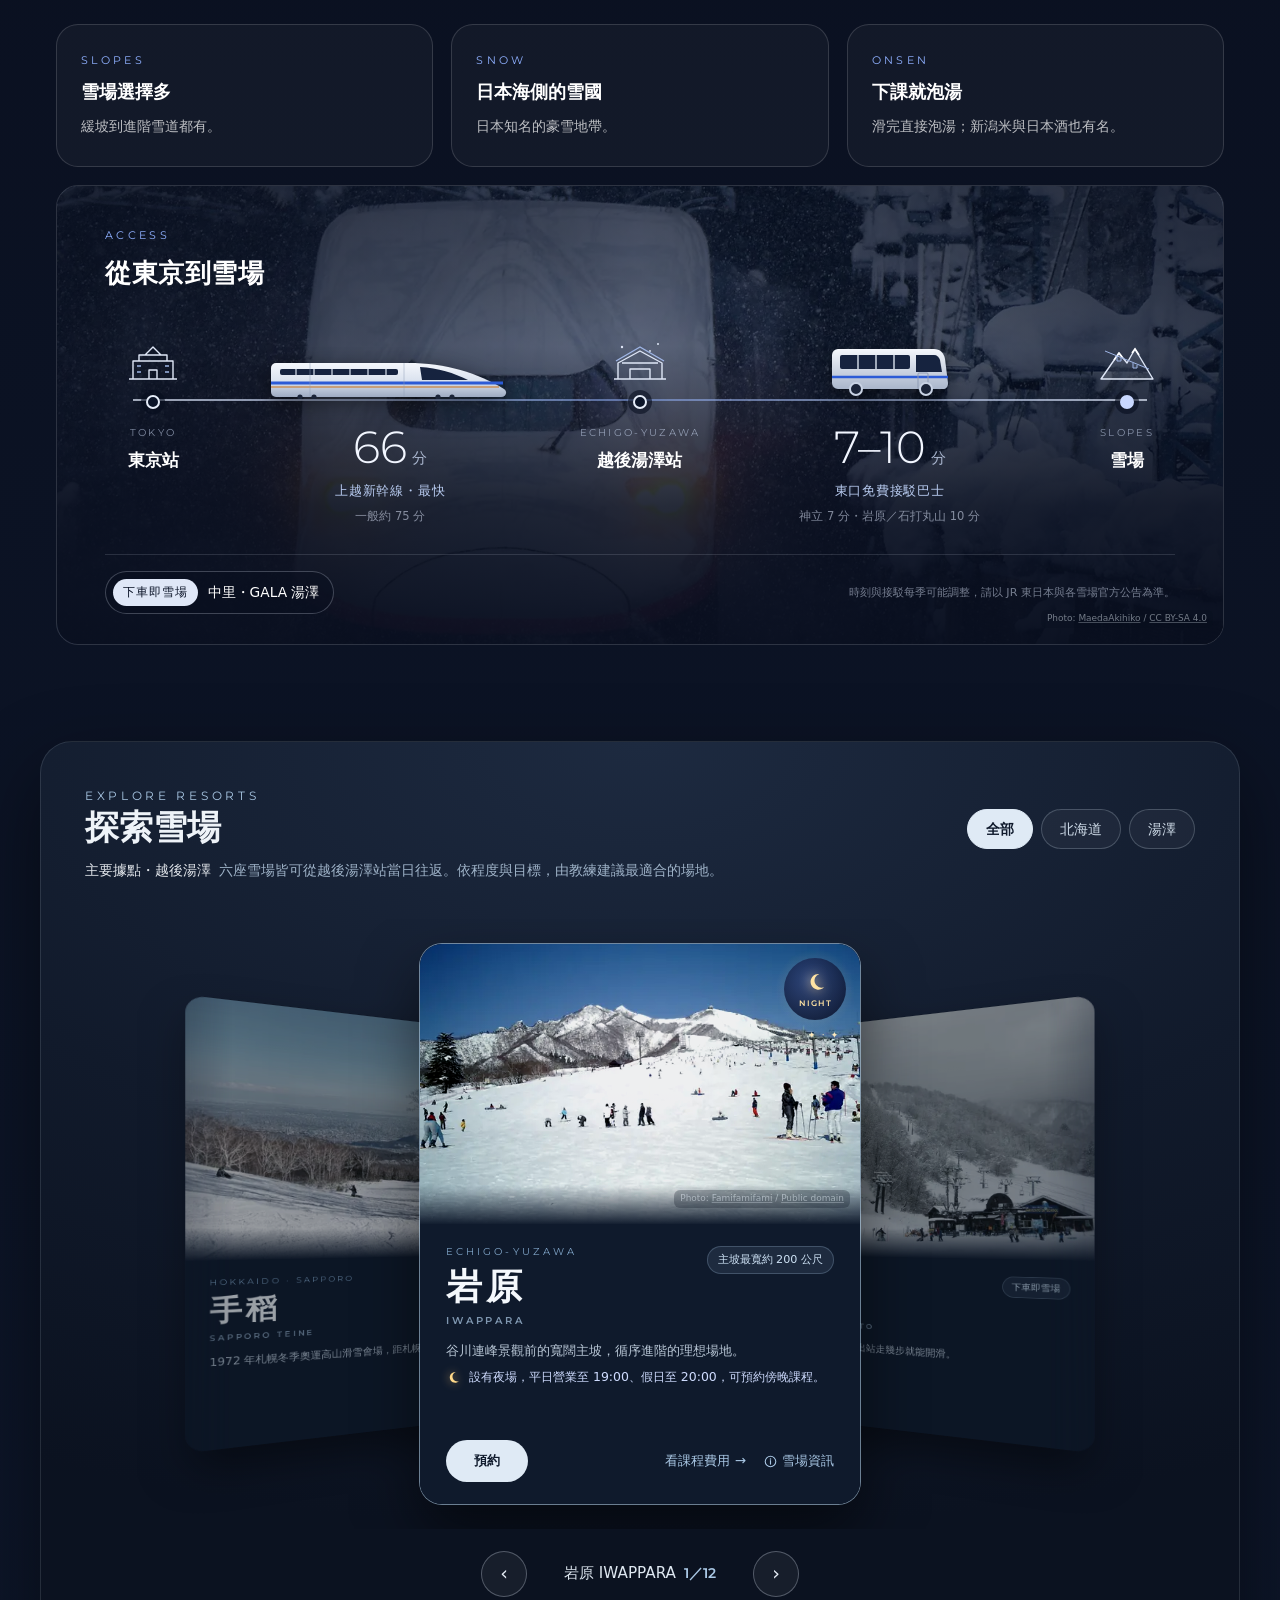
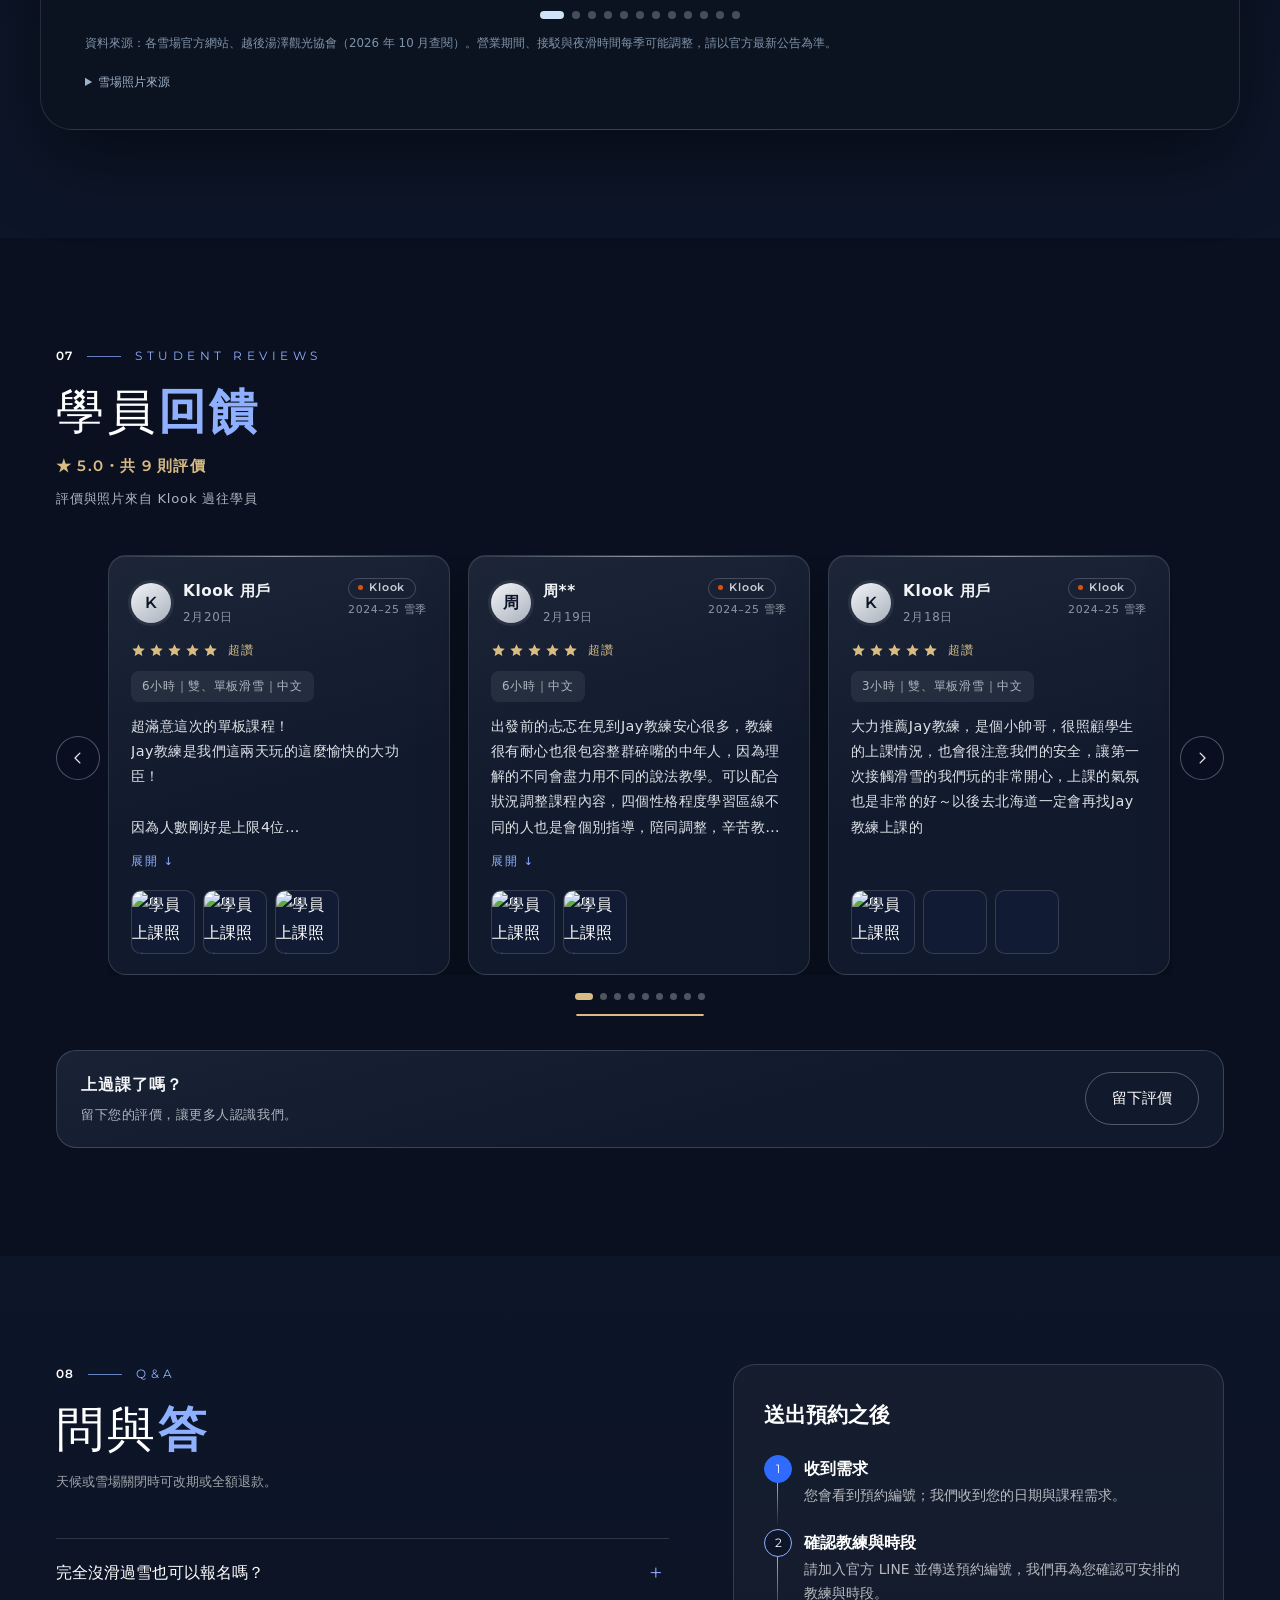
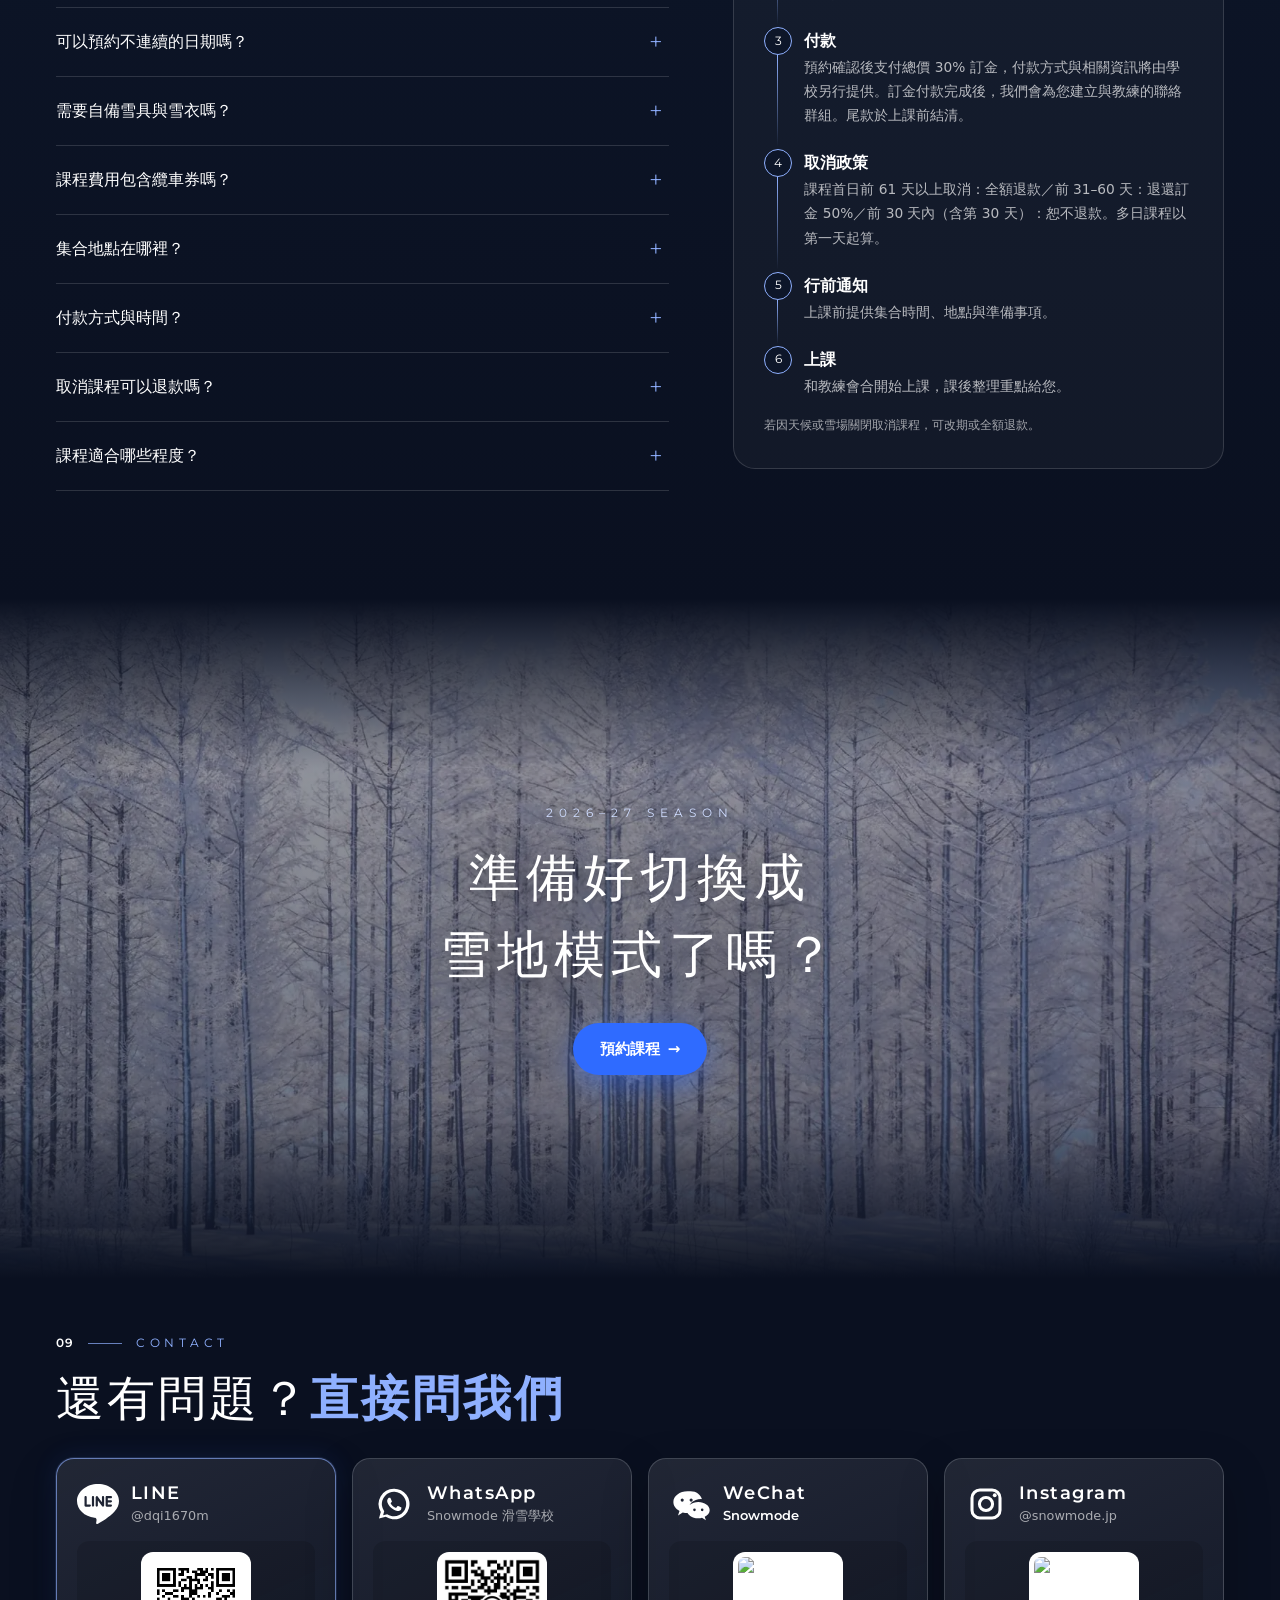
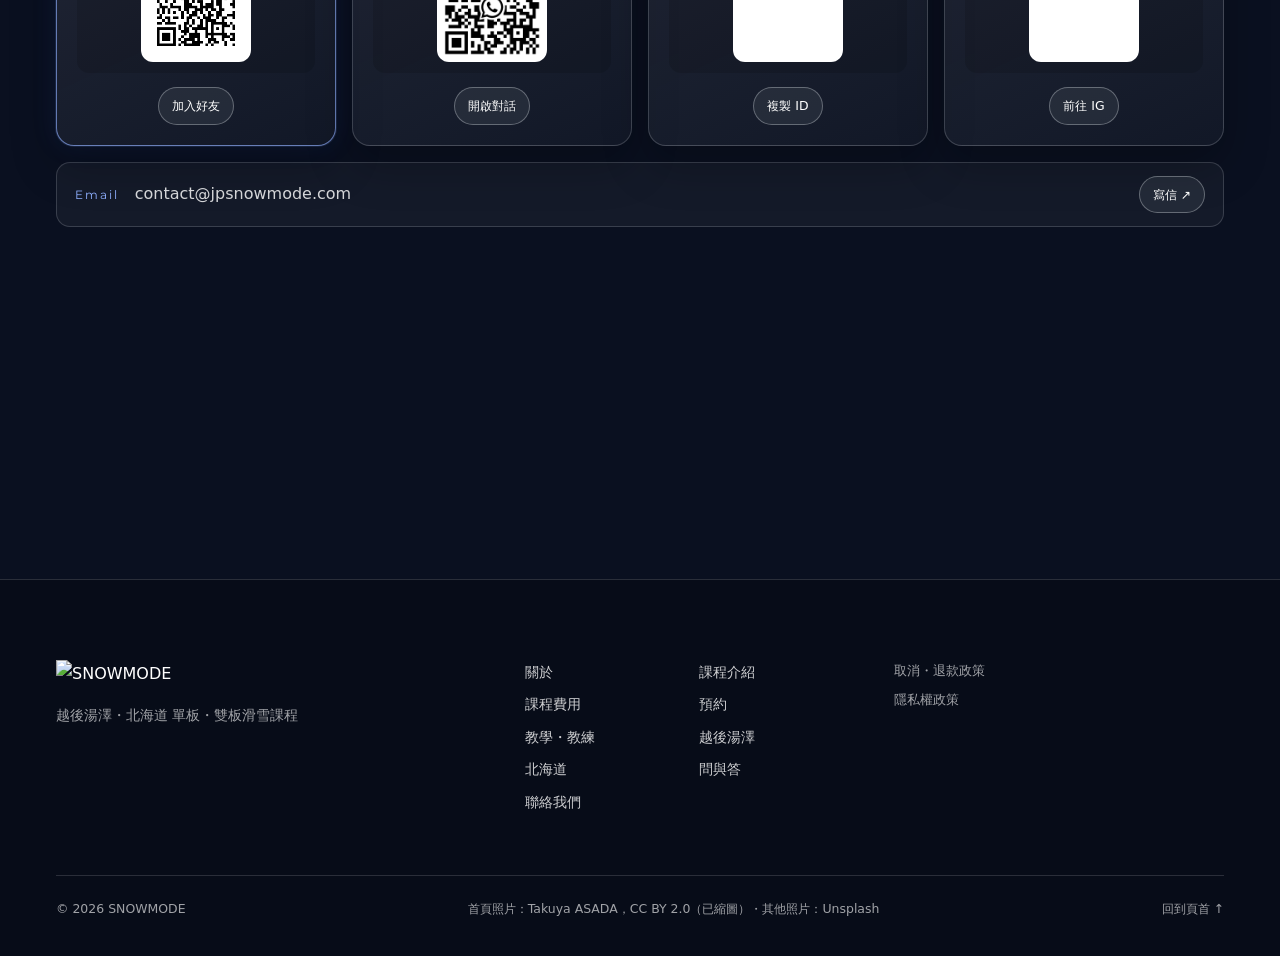
==== commit 8a1ec238: "Reviews: raise comment max length from 120 to 300; cache hero56/kn32" ====
--- a/index.html
+++ b/index.html
@@ -45,7 +45,7 @@
 <link href="https://fonts.googleapis.com/css2?family=Montserrat:wght@200;300;400;600;700&display=swap" rel="stylesheet">
 <link rel="preload" as="image" type="image/webp" href="img/hero-m-opt5.webp" media="(max-width:640px)" fetchpriority="high">
 <link rel="preload" as="image" type="image/webp" href="img/hero-yuzawa-1920.webp" media="(min-width:641px)" fetchpriority="high">
-<link rel="stylesheet" href="style.css?v=hero55">
+<link rel="stylesheet" href="style.css?v=hero56">
 <link rel="stylesheet" href="hero-snow.css?v=1">
 <link rel="stylesheet" href="resort-carousel.css?v=16">
 </head>
@@ -1158,8 +1158,8 @@
             </div>
           </div>
           <label class="fld"><span class="rv-lab">心得 <em>*</em></span>
-            <textarea name="rvText" rows="3" maxlength="120" placeholder="一兩句話就好"></textarea>
-            <span class="rv-count" aria-live="off"><b>0</b>/120</span>
+            <textarea name="rvText" rows="5" maxlength="300" placeholder="分享您的上課心得"></textarea>
+            <span class="rv-count" aria-live="off"><b>0</b>/300</span>
           </label>
           <div class="rv-fld">
             <span class="rv-lab">照片（選填）</span>
@@ -1331,7 +1331,7 @@
     <svg class="msum-chev" viewBox="0 0 24 24" aria-hidden="true"><path d="M6 15l6-6 6 6" fill="none" stroke="currentColor" stroke-width="1.8" stroke-linecap="round" stroke-linejoin="round"/></svg>
   </button>
 </div>
-<script src="script.js?v=kn31"></script>
+<script src="script.js?v=kn32"></script>
 <script src="resort-carousel.js?v=kn2"></script>
 
 </body>
